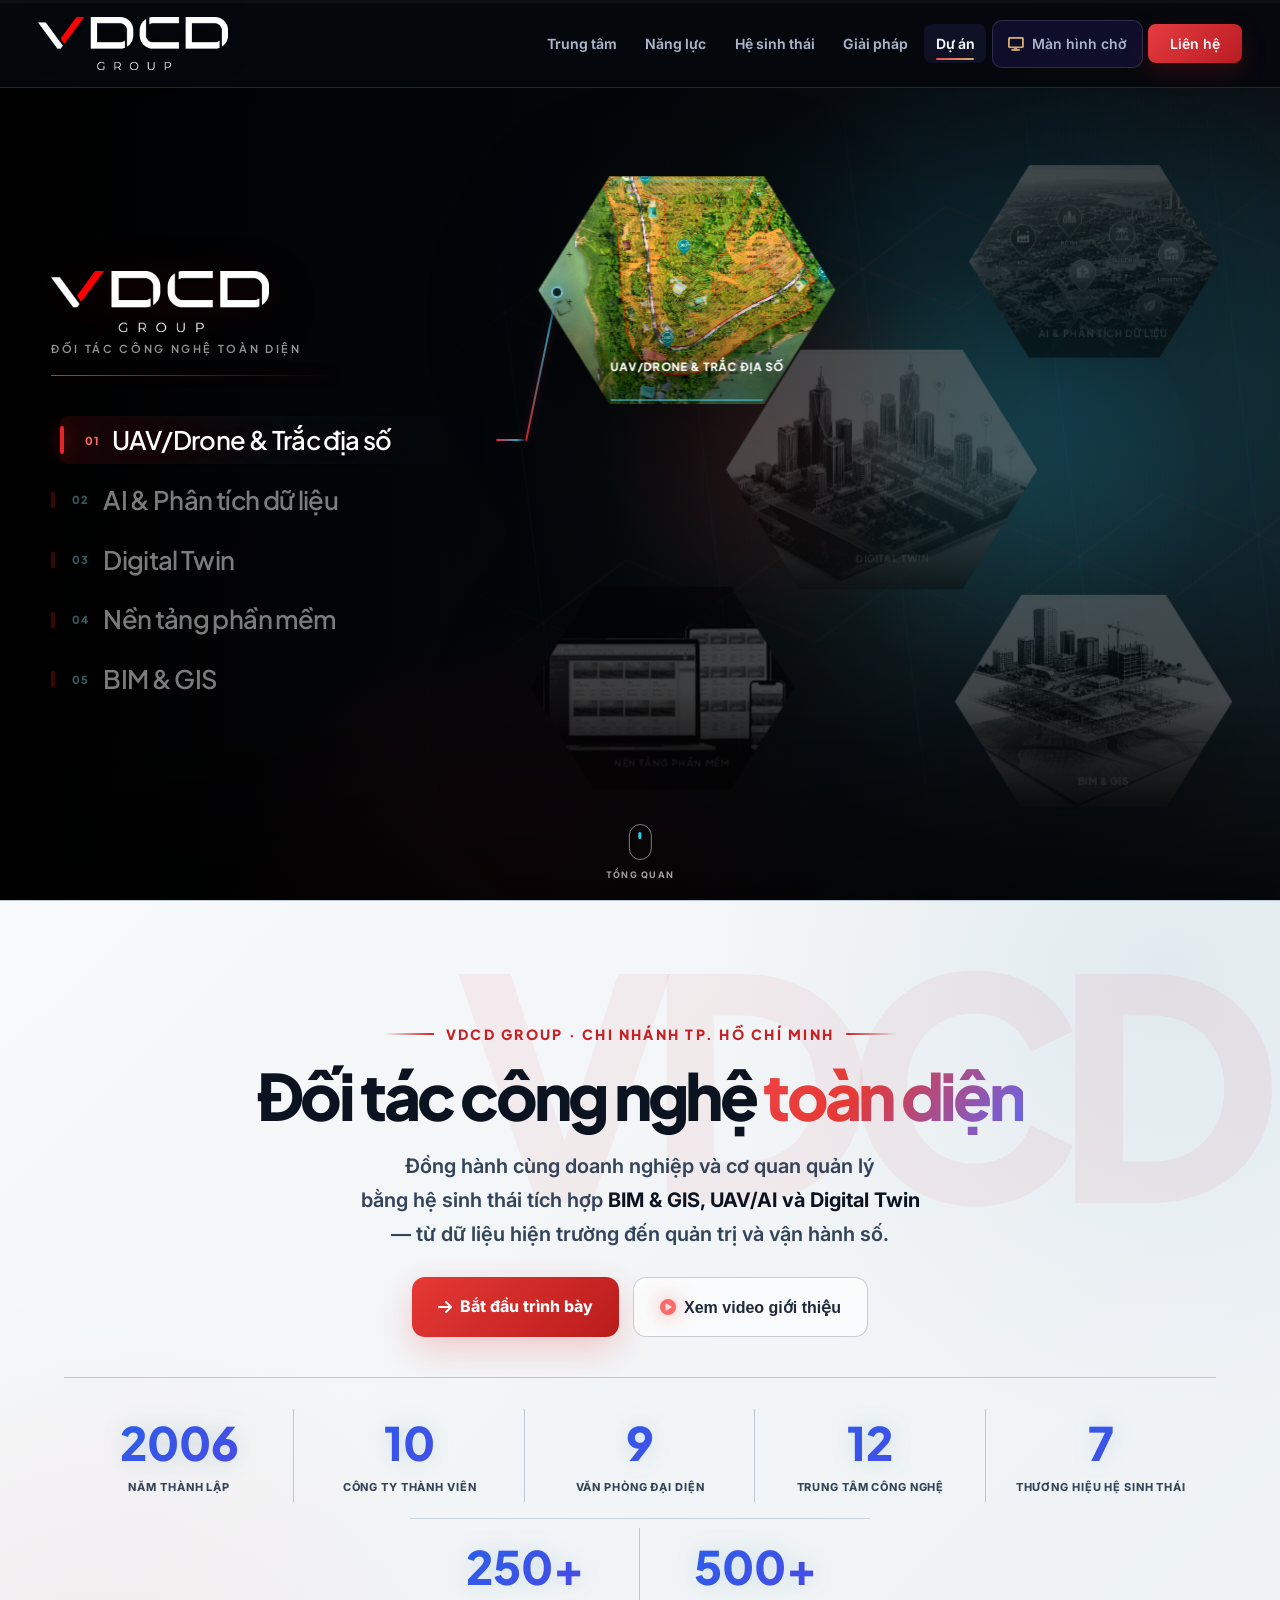
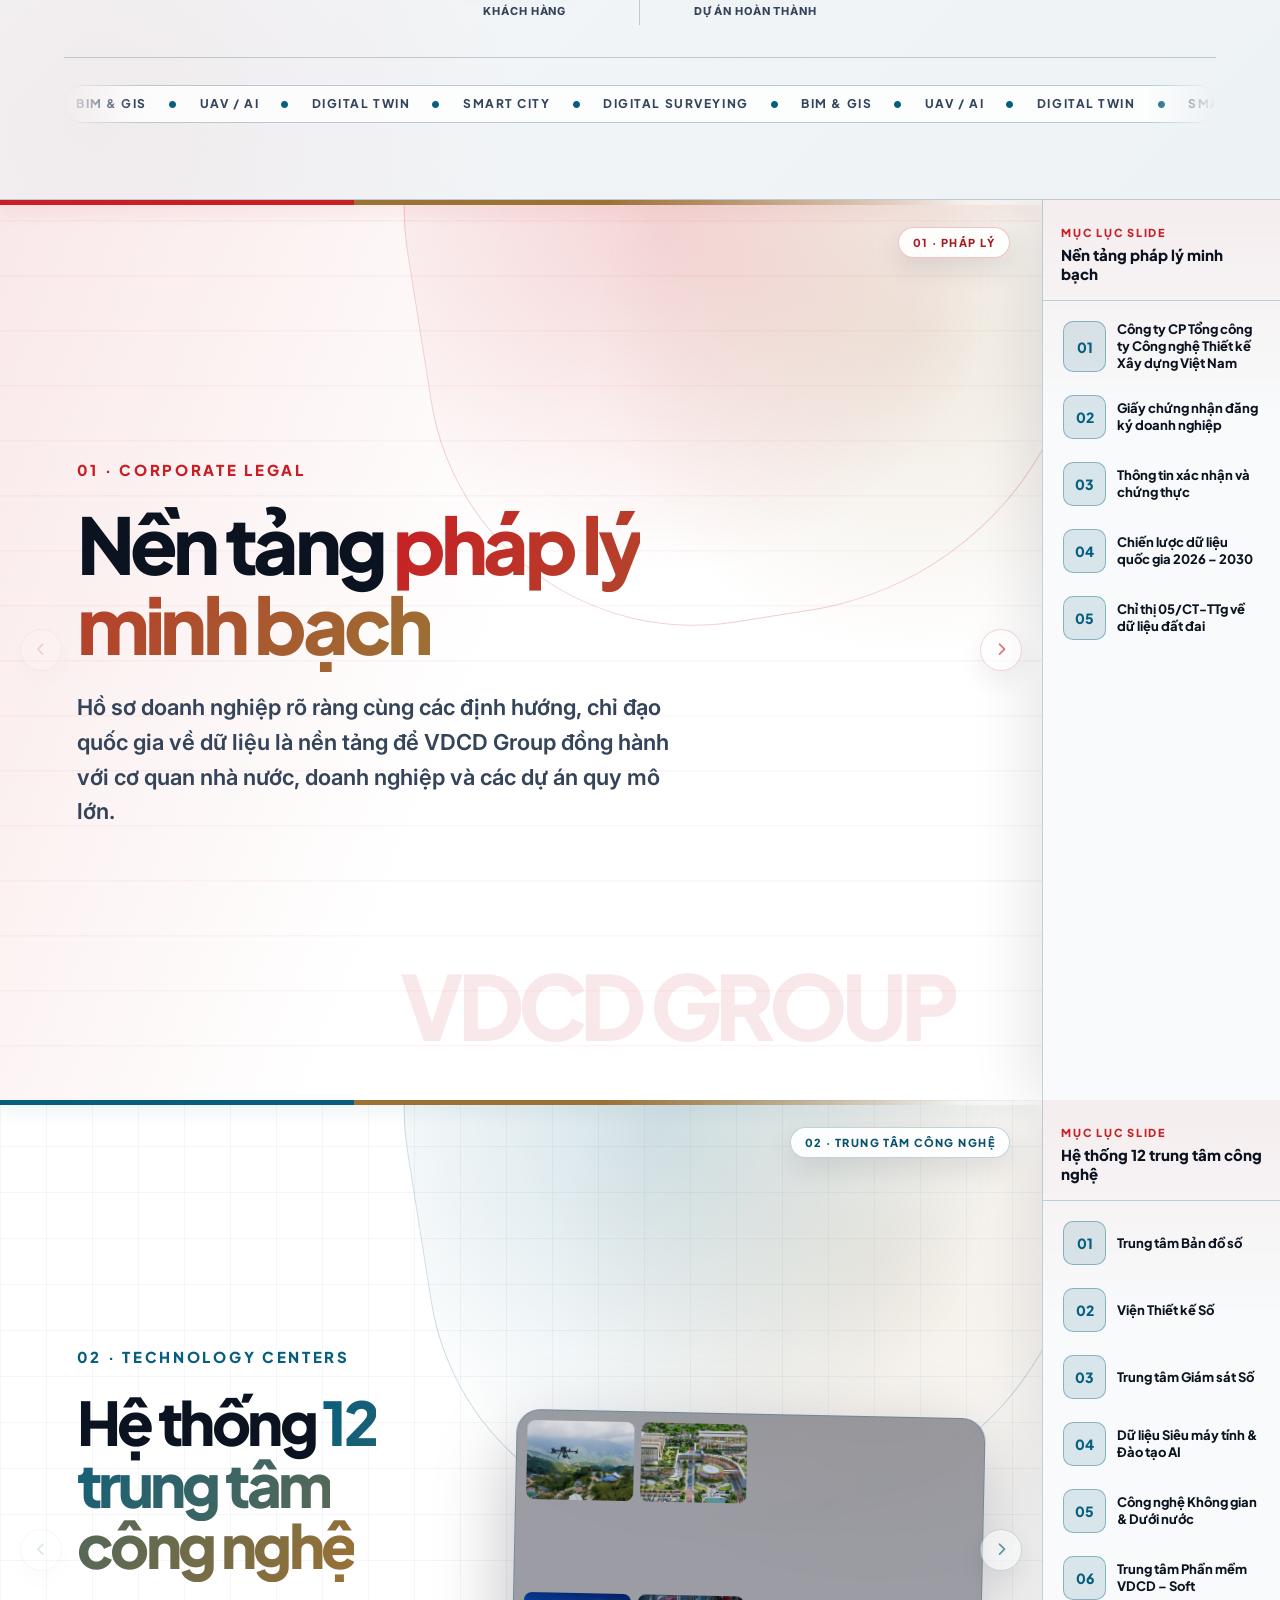
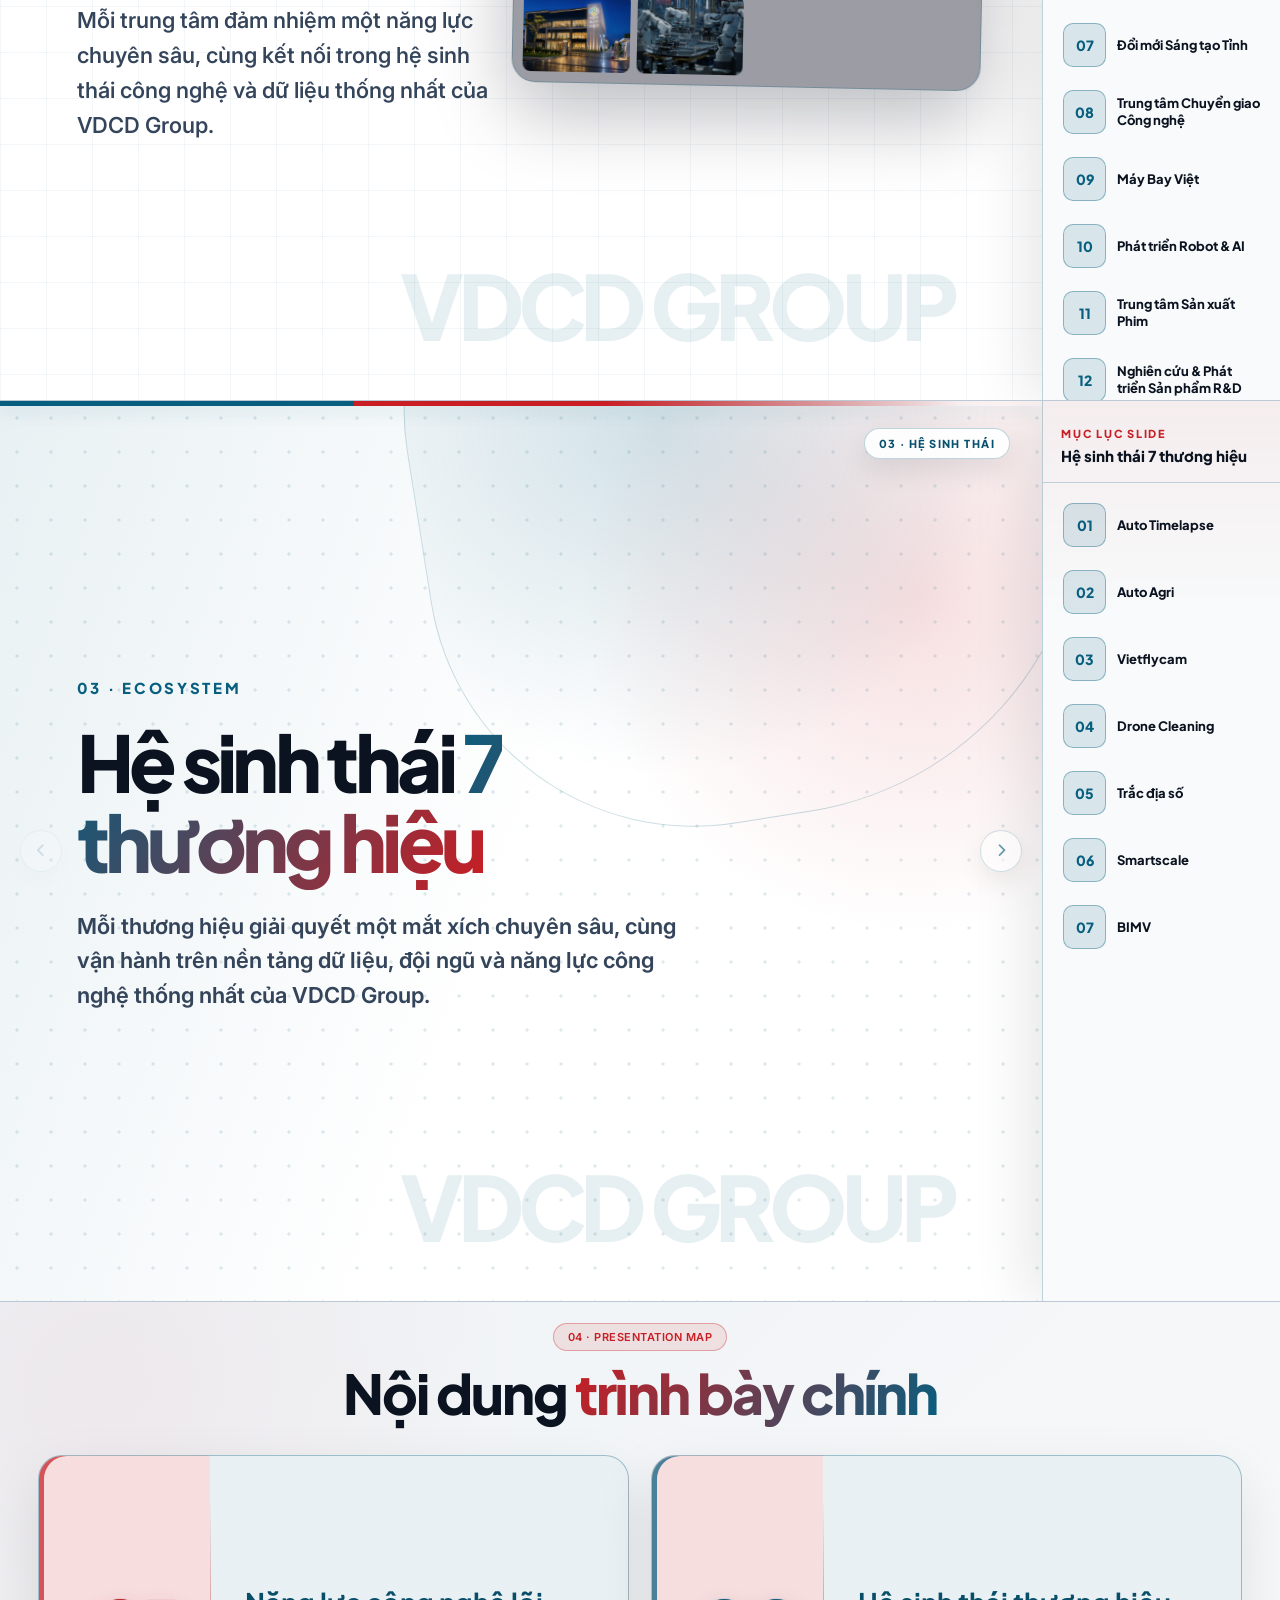
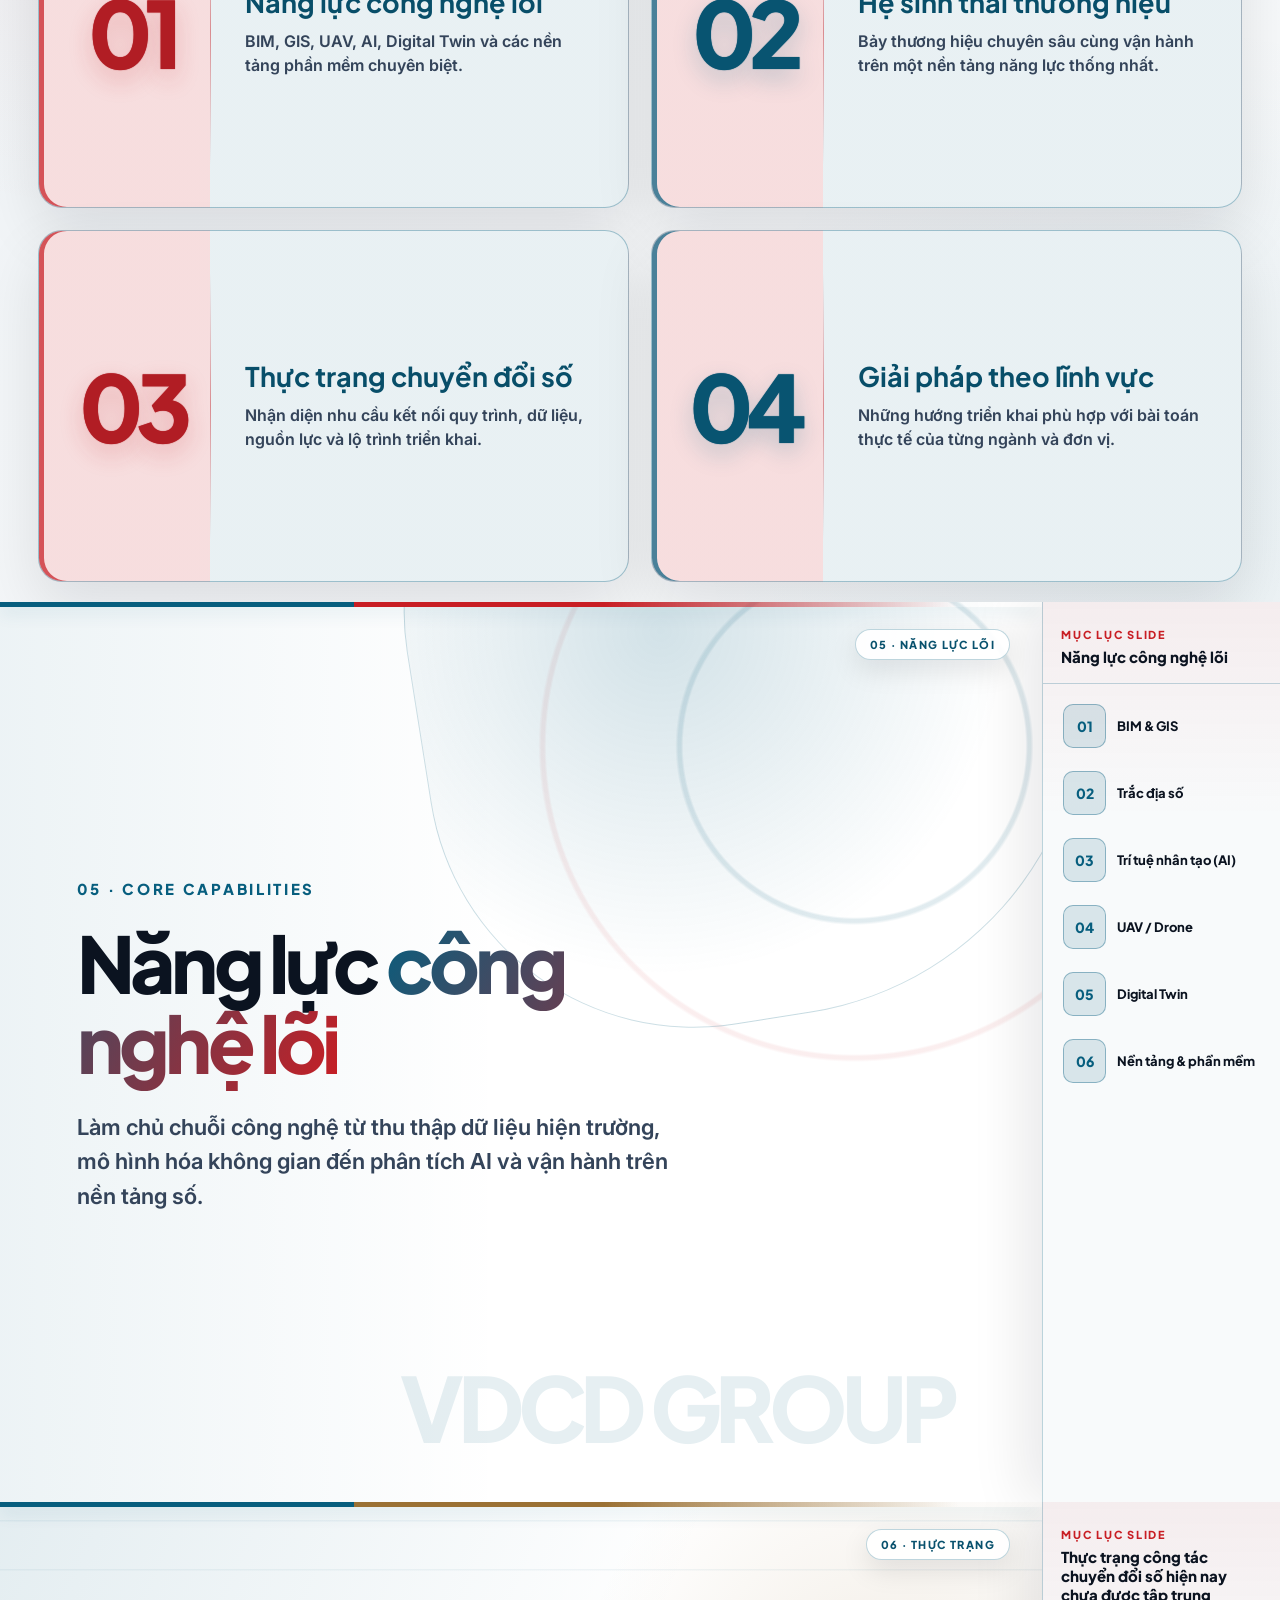
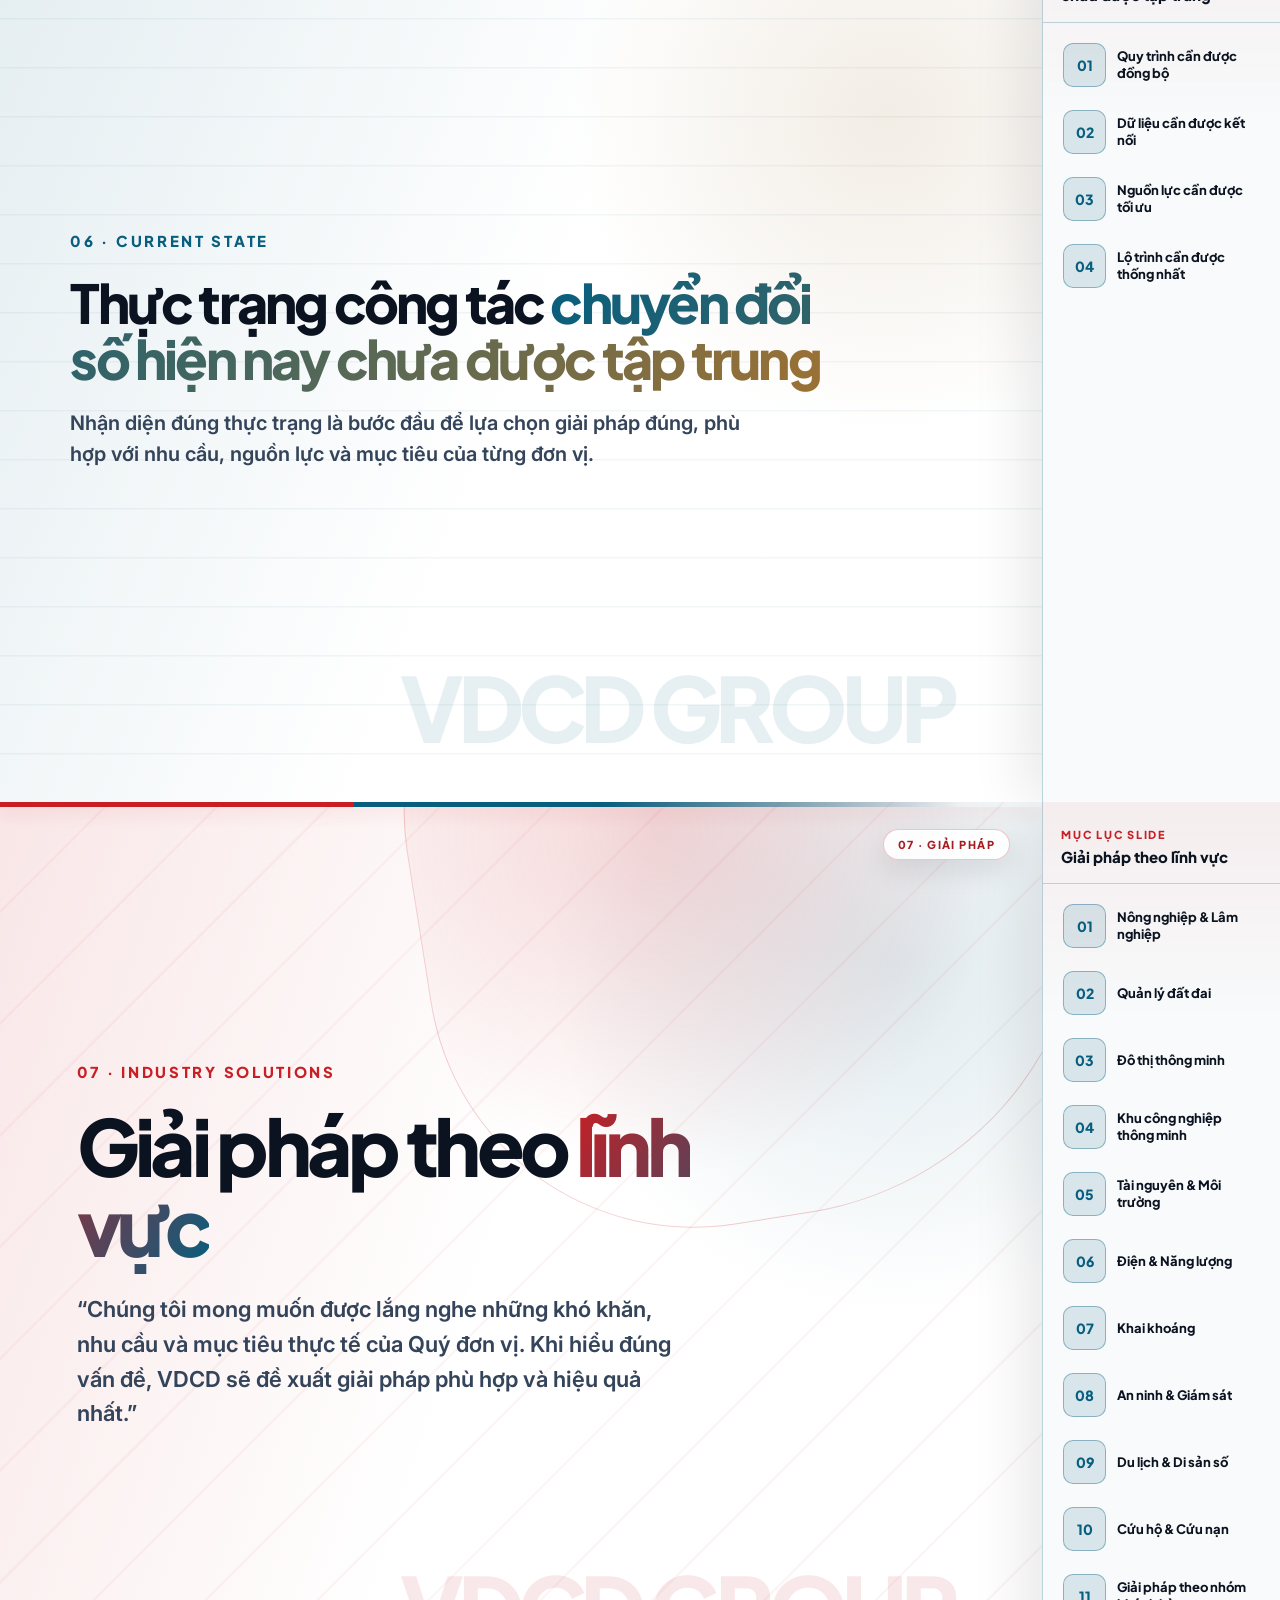
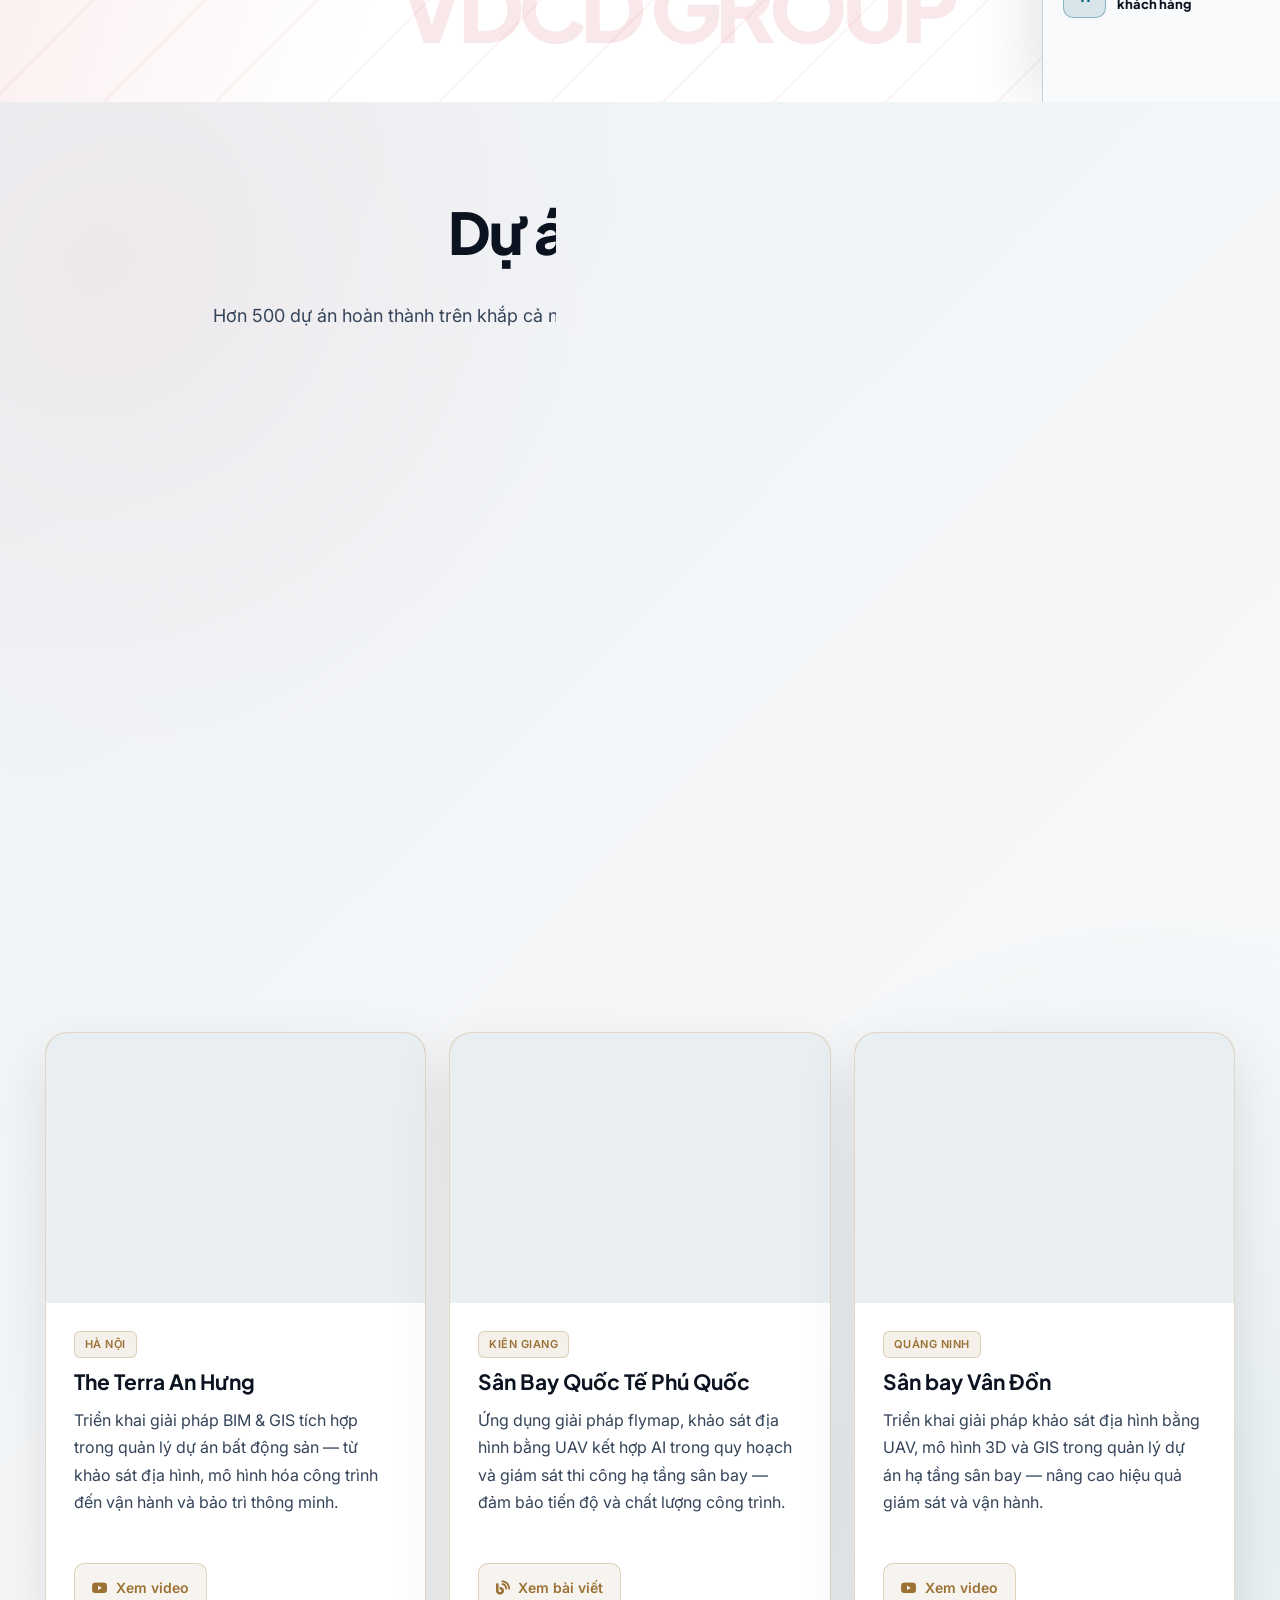
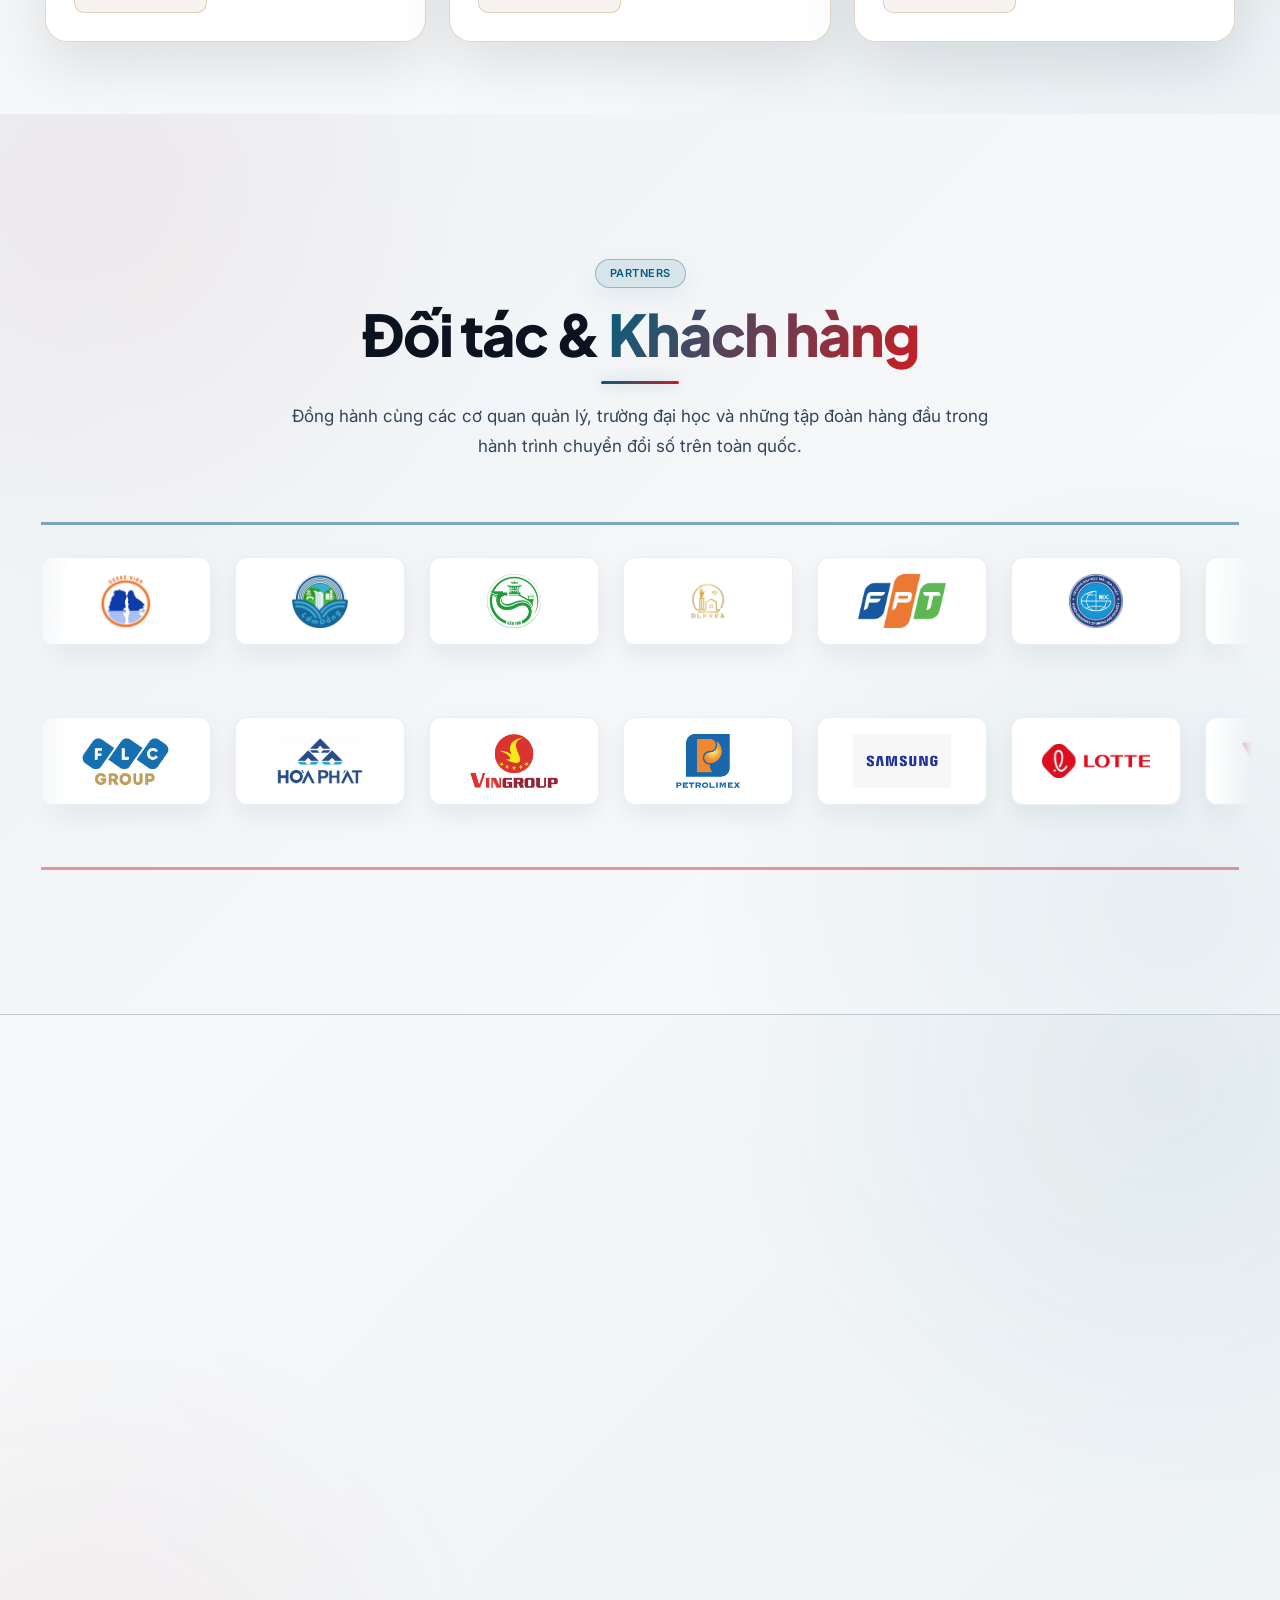
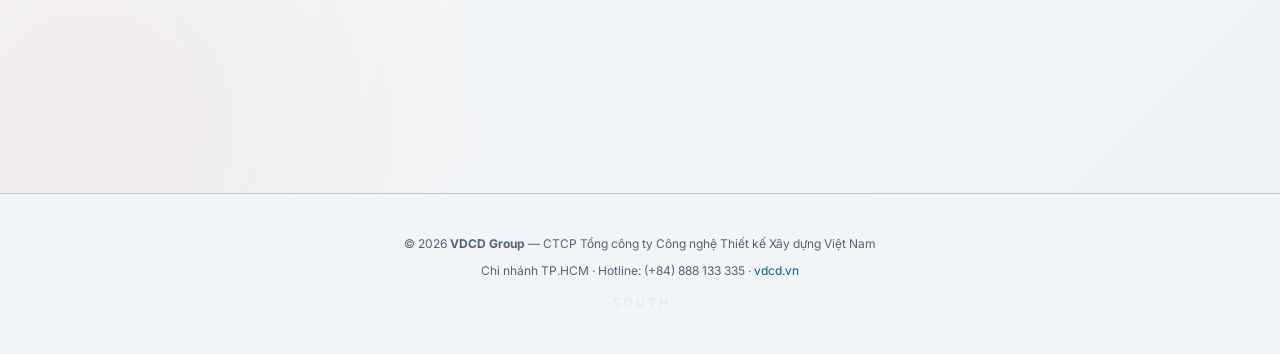
==== index.html @ 7f097938 "support vertical presenter controls" ====
<!DOCTYPE html>
<html lang="vi" data-theme="light">
<head>
<meta charset="UTF-8">
<meta name="viewport" content="width=device-width, initial-scale=1.0">
<meta name="color-scheme" content="light">
<title>VDCD Group — Chi nhánh TP.HCM | Công nghệ · BIM & GIS · Chuyển đổi số (v2)</title>
<meta name="description" content="Brochure giới thiệu năng lực công nghệ của VDCD Group tại Chi nhánh TP.HCM — Chuyển đổi số, BIM & GIS, UAV/AI, Digital Twin.">
<link rel="preconnect" href="https://fonts.googleapis.com">
<link href="https://fonts.googleapis.com/css2?family=Inter:wght@300;400;500;600;700;800;900&family=Plus+Jakarta+Sans:wght@400;500;600;700;800&display=swap" rel="stylesheet">
<link rel="stylesheet" href="https://cdnjs.cloudflare.com/ajax/libs/font-awesome/6.5.1/css/all.min.css">

<style>
/* ═══════════════════════════════════════
   ROOT VARIABLES
   ═══════════════════════════════════════ */
:root {
  color-scheme: only light;
  --bg-primary: #0a0a1a;
  --bg-secondary: #0f0f2a;
  --bg-card: #111130;
  --bg-card-hover: #161640;
  --border: #1e1e4a;
  --border-light: #2a2a5a;
  --accent: #6366f1;
  --accent2: #06b6d4;
  --accent-glow: rgba(99, 102, 241, 0.25);
  --green: #34d399;
  --amber: #f59e0b;
  --red: #ef4444;
  --text: #e2e8f0;
  --text-muted: #94a3b8;
  --text-dim: #64748b;
  --gradient-hero: linear-gradient(135deg, #0a0a1a 0%, #0f0f3a 30%, #1a1a5e 60%, #312e81 100%);
  --gradient-card: linear-gradient(135deg, rgba(99,102,241,0.08) 0%, rgba(6,182,212,0.05) 100%);
  --font: 'Inter', -apple-system, BlinkMacSystemFont, sans-serif;
  --font-heading: 'Plus Jakarta Sans', 'Inter', sans-serif;
  --max-width: 1200px;
  --nav-height: 72px;
}

/* Light theme */
[data-theme="light"] {
  --bg-primary: #f8fafc;
  --bg-secondary: #f1f5f9;
  --bg-card: #ffffff;
  --bg-card-hover: #f8fafc;
  --border: #d8e1ec;
  --border-light: #cbd5e1;
  --accent: #4f46e5;
  --accent2: #0369a1;
  --accent-glow: rgba(79, 70, 229, 0.18);
  --green: #047857;
  --amber: #b45309;
  --text: #0f172a;
  --text-muted: #475569;
  --text-dim: #64748b;
  --gradient-hero: linear-gradient(135deg, #e0e7ff 0%, #c7d2fe 30%, #a5b4fc 60%, #818cf8 100%);
  --gradient-card: linear-gradient(135deg, rgba(99,102,241,0.04) 0%, rgba(6,182,212,0.03) 100%);
}

* { margin: 0; padding: 0; box-sizing: border-box; }

html { scroll-behavior: smooth; }

body {
  font-family: var(--font);
  background: var(--bg-primary);
  color: var(--text);
  line-height: 1.7;
  overflow-x: hidden;
  -webkit-font-smoothing: antialiased;
  transition: background 0.3s, color 0.3s, border-color 0.3s;
}

/* ═══════════════════════════════════════
   NAVIGATION
   ═══════════════════════════════════════ */
.nav {
  position: fixed;
  top: 0; left: 0; right: 0;
  height: var(--nav-height);
  z-index: 1000;
  color: #f1f5f9;
  background: rgba(10, 10, 26, 0.85);
  backdrop-filter: blur(20px);
  -webkit-backdrop-filter: blur(20px);
  border-bottom: 1px solid rgba(30, 30, 74, 0.5);
  transition: all 0.3s;
  --bg-card: rgba(17,17,48,0.88);
  --bg-card-hover: rgba(24,24,64,0.96);
  --border: rgba(148,163,184,0.22);
  --border-light: rgba(203,213,225,0.34);
  --text: #f1f5f9;
  --text-muted: #a8b4c7;
  --text-dim: #94a3b8;
  --accent: #818cf8;
  --accent2: #22d3ee;
  --accent-glow: rgba(99,102,241,0.25);
}
.nav.scrolled {
  background: rgba(10, 10, 26, 0.95);
  box-shadow: 0 4px 30px rgba(0, 0, 0, 0.3);
}
body.presentation-content-active .nav {
  opacity: 0;
  pointer-events: none;
  transform: translateY(calc(-100% - 6px));
}
body.presentation-content-active.presentation-nav-peek .nav,
body.presentation-content-active .nav:hover,
body.presentation-content-active .nav:focus-within {
  opacity: 1;
  pointer-events: auto;
  transform: translateY(0);
}
.nav-inner {
  max-width: var(--max-width);
  margin: 0 auto;
  padding: 0 24px;
  height: 100%;
  display: flex;
  align-items: center;
  justify-content: space-between;
}
.nav-logo {
  display: flex;
  align-items: center;
  text-decoration: none;
  width: 142px;
  height: 100%;
}
.nav-logo-image {
  display: block;
  width: 142px;
  height: 64px;
  object-fit: contain;
  object-position: left center;
  filter: drop-shadow(0 5px 14px rgba(0,0,0,0.34));
  transition: filter 0.25s ease, transform 0.25s ease;
}
.nav-logo:hover .nav-logo-image,
.nav-logo:focus-visible .nav-logo-image {
  filter: drop-shadow(0 6px 18px rgba(239,68,68,0.26)) drop-shadow(0 0 14px rgba(255,255,255,0.13));
  transform: translateY(-1px);
}
.nav-logo:focus-visible { outline: 2px solid var(--accent2); outline-offset: 3px; border-radius: 8px; }
.nav-links {
  display: flex;
  gap: 8px;
  list-style: none;
}
.nav-links a {
  color: var(--text-muted);
  text-decoration: none;
  font-size: 13px;
  font-weight: 500;
  padding: 8px 16px;
  border-radius: 8px;
  transition: all 0.2s;
}
.nav-links a:hover { color: var(--text); background: rgba(255,255,255,0.05); }
.standby-toggle {
  min-height: 40px;
  display: inline-flex;
  align-items: center;
  justify-content: center;
  gap: 8px;
  padding: 8px 13px;
  border: 1px solid var(--border);
  border-radius: 10px;
  background: var(--bg-card);
  color: var(--text-muted);
  font: 600 12px/1 var(--font);
  cursor: pointer;
  transition: color 0.25s ease, border-color 0.25s ease, background 0.25s ease, transform 0.25s ease;
}
.standby-toggle:hover,
.standby-toggle:focus-visible {
  color: var(--text);
  border-color: var(--accent);
  background: var(--accent-glow);
  transform: translateY(-1px);
  outline: none;
}
.standby-toggle i { color: var(--accent2); }

.nav-cta {
  background: var(--accent);
  color: #fff !important;
  padding: 8px 20px !important;
  border-radius: 8px !important;
  font-weight: 600 !important;
  transition: all 0.2s !important;
}
.nav-cta:hover { background: #4f46e5 !important; transform: translateY(-1px); }
.nav-mobile-toggle { display: none; background: none; border: none; color: var(--text); font-size: 24px; cursor: pointer; padding: 8px; }

@media (max-width: 900px) {
  .nav-links { display: none; }
  .nav-links.open { display: flex; position: fixed; top: var(--nav-height); left: 0; right: 0; background: rgba(10,10,26,0.98); backdrop-filter: blur(20px); flex-direction: column; padding: 16px; border-bottom: 1px solid var(--border); gap: 4px; }
  .nav-links.open .standby-toggle { width: 100%; justify-content: flex-start; padding: 12px 16px; }
  .nav-mobile-toggle { display: block; }
}

/* ═══════════════════════════════════════
   HERO
   ═══════════════════════════════════════ */
.hero {
  min-height: 100svh;
  display: flex;
  align-items: center;
  position: relative;
  color: var(--text);
  background: var(--gradient-hero);
  overflow: hidden;
  padding-top: var(--nav-height);
  isolation: isolate;
  --text: #f1f5f9;
  --text-muted: #c2ccdc;
  --text-dim: #94a3b8;
  --accent: #818cf8;
  --accent2: #22d3ee;
  --accent-glow: rgba(99,102,241,0.30);
  --border: rgba(255,255,255,0.14);
  --border-light: rgba(255,255,255,0.24);
}
.hero-background {
  position: absolute;
  inset: 0;
  z-index: 0;
  overflow: hidden;
  pointer-events: none;
  background: #08081c;
}
.hero-background::after {
  content: '';
  position: absolute;
  inset: 0;
  z-index: 2;
  background:
    linear-gradient(90deg, rgba(4,5,22,0.64) 0%, rgba(7,8,31,0.42) 44%, rgba(8,10,36,0.12) 78%, rgba(8,10,36,0.06) 100%),
    linear-gradient(180deg, rgba(6,7,27,0.12) 0%, rgba(8,9,32,0.34) 100%);
}
.hero-background-slide {
  position: absolute;
  inset: -2%;
  opacity: 0;
  background-position: center;
  background-repeat: no-repeat;
  background-size: cover;
  animation: heroBannerFade 12s infinite ease-in-out;
  will-change: opacity, transform;
}
.hero-background-slide:nth-child(1) {
  background-image: url('_resources/images/Banners/hero-honeycomb-construction.webp');
  animation-delay: 0s;
}
.hero-background-slide:nth-child(2) {
  background-image: url('_resources/images/Banners/hero-honeycomb-energy.webp');
  animation-delay: 4s;
}
.hero-background-slide:nth-child(3) {
  background-image: url('_resources/images/Banners/hero-honeycomb-tourism.webp');
  animation-delay: 8s;
}
@keyframes heroBannerFade {
  0% { opacity: 0; transform: scale(1.02); }
  7% { opacity: 1; }
  28% { opacity: 1; }
  39% { opacity: 0; }
  100% { opacity: 0; transform: scale(1.075); }
}
@media (prefers-reduced-motion: reduce) {
  .hero-background-slide { animation: none; opacity: 0; transform: none; }
  .hero-background-slide:first-child { opacity: 1; }
}
.hero::before {
  content: '';
  position: absolute;
  top: -20%; right: -10%;
  width: 700px; height: 700px;
  background: radial-gradient(circle, rgba(99,102,241,0.12) 0%, transparent 70%);
  border-radius: 50%;
  pointer-events: none;
  z-index: 1;
}
.hero::after {
  content: '';
  position: absolute;
  bottom: -20%; left: -10%;
  width: 500px; height: 500px;
  background: radial-gradient(circle, rgba(6,182,213,0.08) 0%, transparent 70%);
  border-radius: 50%;
  pointer-events: none;
  z-index: 1;
}
.hero-grid {
  display: grid;
  grid-template-columns: minmax(0, 960px);
  gap: 0;
  max-width: 1680px;
  width: 100%;
  margin: 0 auto;
  padding: clamp(92px, 10vh, 124px) clamp(42px, 6vw, 110px) clamp(76px, 8vh, 104px);
  align-items: center;
  justify-content: start;
  position: relative;
  z-index: 2;
}
.hero-copy {
  min-width: 0;
  position: relative;
  isolation: isolate;
  padding: clamp(26px, 2.8vw, 42px) clamp(14px, 2.4vw, 36px) clamp(28px, 3vw, 46px) 0;
}
.hero-copy::before {
  content: '';
  position: absolute;
  inset: -10% -12% -12% -18%;
  z-index: -1;
  pointer-events: none;
  background: radial-gradient(ellipse at 34% 48%, rgba(4,5,22,0.80) 0%, rgba(5,6,25,0.54) 48%, transparent 76%);
  filter: blur(5px);
}
.hero-badge {
  display: inline-block;
  background: rgba(99,102,241,0.15);
  border: 1px solid rgba(99,102,241,0.25);
  padding: 8px 17px;
  border-radius: 20px;
  font-size: clamp(13px, 0.9vw, 16px);
  font-weight: 750;
  color: var(--accent);
  letter-spacing: 0.12em;
  text-transform: uppercase;
  margin-bottom: 24px;
}
.hero-meta {
  display: flex;
  align-items: center;
  gap: 10px;
  flex-wrap: wrap;
  margin-bottom: 24px;
}
.hero-meta .hero-badge { margin-bottom: 0; }
.hero-founded {
  display: inline-flex;
  align-items: center;
  gap: 8px;
  padding: 8px 17px;
  border: 1px solid rgba(229,57,53,0.34);
  border-radius: 20px;
  color: #fecaca;
  background: rgba(185,28,28,0.16);
  font-size: clamp(13px, 0.9vw, 16px);
  font-weight: 750;
  letter-spacing: 0.1em;
  text-transform: uppercase;
}
.hero-founded::before {
  content: '';
  width: 7px;
  height: 7px;
  border-radius: 50%;
  background: #ef4444;
  box-shadow: 0 0 12px rgba(239,68,68,0.8);
}
.hero-wordmark {
  display: flex;
  align-items: flex-end;
  gap: clamp(12px, 1.7vw, 22px);
  width: fit-content;
  position: relative;
  isolation: isolate;
  padding: 8px 0 18px;
  margin-bottom: 10px;
  font-family: var(--font-heading);
  line-height: 0.82;
  letter-spacing: -0.055em;
  white-space: nowrap;
  animation: heroWordmarkEnter 1.05s cubic-bezier(0.16, 1, 0.3, 1) both;
}
.hero-wordmark::before {
  content: '';
  position: absolute;
  inset: 12% -8% 2%;
  z-index: -1;
  border-radius: 50%;
  background: radial-gradient(ellipse, rgba(229,57,53,0.20), rgba(255,107,107,0.10) 42%, transparent 72%);
  filter: blur(20px);
  pointer-events: none;
}
.hero-wordmark::after {
  content: '';
  position: absolute;
  left: 0;
  bottom: 0;
  width: min(100%, 470px);
  height: 2px;
  border-radius: 999px;
  background: linear-gradient(90deg, #b91c1c, #e53935 36%, #ff6b6b 68%, transparent);
  box-shadow: 0 0 18px rgba(229,57,53,0.50);
  transform-origin: left center;
  animation: heroWordmarkRule 1.15s 0.35s cubic-bezier(0.16, 1, 0.3, 1) both;
}
.hero-wordmark-main {
  font-size: clamp(84px, 7.8vw, 138px);
  font-weight: 900;
  color: transparent;
  background: linear-gradient(112deg, #ffffff 0%, #fee2e2 20%, #e53935 36%, #ff6b6b 48%, #f8fafc 58%, #b91c1c 73%, #ffffff 100%);
  background-size: 260% 100%;
  background-position: 100% 50%;
  -webkit-background-clip: text;
  background-clip: text;
  -webkit-text-stroke: 1px rgba(255,255,255,0.24);
  filter: drop-shadow(0 15px 34px rgba(0,0,0,0.38)) drop-shadow(0 0 20px rgba(229,57,53,0.28));
  animation: heroWordmarkChrome 7.5s ease-in-out infinite;
}
.hero-wordmark-group {
  margin-bottom: 0.1em;
  padding: 0.55em 0.8em 0.5em 1em;
  border-top: 1px solid rgba(255,107,107,0.58);
  border-bottom: 1px solid rgba(229,57,53,0.72);
  color: #fff7f7;
  background: linear-gradient(90deg, rgba(185,28,28,0.22), rgba(229,57,53,0.10));
  font-size: clamp(17px, 1.8vw, 27px);
  font-weight: 800;
  line-height: 1;
  letter-spacing: 0.24em;
  text-transform: uppercase;
  text-shadow: 0 0 20px rgba(229,57,53,0.42);
  animation: heroGroupGlow 7.5s ease-in-out infinite;
}
@keyframes heroWordmarkEnter {
  from { opacity: 0; filter: blur(10px); transform: translateY(24px) scale(0.97); letter-spacing: 0.035em; }
  to { opacity: 1; filter: blur(0); transform: translateY(0) scale(1); letter-spacing: -0.055em; }
}
@keyframes heroWordmarkRule {
  from { opacity: 0; transform: scaleX(0); }
  to { opacity: 1; transform: scaleX(1); }
}
@keyframes heroWordmarkChrome {
  0%, 18% { background-position: 100% 50%; }
  54%, 100% { background-position: -70% 50%; }
}
@keyframes heroGroupGlow {
  0%, 100% { box-shadow: inset 0 0 0 rgba(229,57,53,0), 0 0 0 rgba(229,57,53,0); }
  48% { box-shadow: inset 0 0 22px rgba(229,57,53,0.10), 0 0 22px rgba(229,57,53,0.12); }
}
.hero-tagline {
  font-family: var(--font-heading);
  max-width: 930px;
  font-size: clamp(44px, 4.05vw, 64px);
  font-weight: 850;
  line-height: 1.08;
  letter-spacing: -0.05em;
  margin-bottom: 28px;
}
.hero-tagline-line {
  display: block;
}
.hero-tagline-line + .hero-tagline-line {
  margin-top: 0.15em;
  font-size: 0.78em;
  letter-spacing: -0.035em;
}
.hero-tagline .highlight {
  background: linear-gradient(125deg, #fff1f2 0%, #ff6b6b 36%, #e53935 72%, #fecaca 100%);
  -webkit-background-clip: text;
  -webkit-text-fill-color: transparent;
  background-clip: text;
}
.hero p {
  font-size: clamp(21px, 1.55vw, 26px);
  color: var(--text-muted);
  max-width: 900px;
  margin-bottom: 38px;
  font-weight: 540;
  line-height: 1.58;
}
.hero-buttons {
  display: flex;
  gap: 16px;
  flex-wrap: wrap;
}
.hero .btn {
  min-height: 60px;
  padding: 17px 28px;
  border-radius: 13px;
  font-size: clamp(16px, 1.1vw, 18px);
  font-weight: 750;
}
.hero .btn-primary {
  background: linear-gradient(135deg, #e53935, #b91c1c);
  box-shadow: 0 12px 34px rgba(229,57,53,0.28);
}
.hero .btn-primary:hover {
  background: linear-gradient(135deg, #ef4444, #c81e1e);
  box-shadow: 0 16px 42px rgba(229,57,53,0.36);
}
.btn {
  display: inline-flex;
  align-items: center;
  gap: 8px;
  padding: 14px 28px;
  border-radius: 10px;
  font-size: 14px;
  font-weight: 600;
  text-decoration: none;
  transition: all 0.25s;
  border: none;
  cursor: pointer;
}
.btn-primary {
  background: var(--accent);
  color: #fff;
  box-shadow: 0 4px 20px var(--accent-glow);
}
.btn-primary:hover { background: #4f46e5; transform: translateY(-2px); box-shadow: 0 8px 30px var(--accent-glow); }
.btn-outline {
  background: transparent;
  color: var(--text);
  border: 1px solid var(--border-light);
}
.btn-outline:hover { background: rgba(255,255,255,0.04); border-color: var(--accent); color: var(--accent); }
.btn-ghost {
  background: transparent;
  color: var(--text-muted);
  padding: 14px 20px;
}
.btn-ghost:hover { color: var(--text); }

.hero-video-trigger {
  color: #fff;
  background: rgba(10,11,31,0.38);
  border-color: rgba(255,255,255,0.38);
  backdrop-filter: blur(12px);
}
.hero-video-trigger:hover {
  color: #fff;
  border-color: rgba(255,107,107,0.78);
  background: rgba(185,28,28,0.28);
  box-shadow: 0 10px 34px rgba(229,57,53,0.20);
}
.hero-video-trigger i {
  color: #ff6b6b;
  filter: drop-shadow(0 0 10px rgba(229,57,53,0.58));
}

body.video-modal-active { overflow: hidden; }
.intro-video-modal {
  position: fixed;
  inset: 0;
  z-index: 1400;
  display: grid;
  place-items: center;
  padding: clamp(18px, 4vw, 54px);
  color: #f8fafc;
  background: rgba(3,4,16,0.90);
  backdrop-filter: blur(18px);
  opacity: 0;
  visibility: hidden;
  pointer-events: none;
  transition: opacity 0.32s ease, visibility 0.32s ease;
}
.intro-video-modal.active {
  opacity: 1;
  visibility: visible;
  pointer-events: auto;
}
.intro-video-dialog {
  width: min(1500px, 100%);
  transform: translateY(18px) scale(0.985);
  transition: transform 0.36s cubic-bezier(0.16, 1, 0.3, 1);
}
.intro-video-modal.active .intro-video-dialog { transform: translateY(0) scale(1); }
.intro-video-toolbar {
  display: flex;
  align-items: center;
  justify-content: space-between;
  gap: 20px;
  margin-bottom: 14px;
}
.intro-video-title {
  display: flex;
  align-items: center;
  gap: 10px;
  font-family: var(--font-heading);
  font-size: clamp(15px, 1.5vw, 20px);
  font-weight: 750;
  letter-spacing: 0.02em;
}
.intro-video-title::before {
  content: '';
  width: 9px;
  height: 9px;
  border-radius: 50%;
  background: #e53935;
  box-shadow: 0 0 18px rgba(229,57,53,0.85);
}
.intro-video-close {
  width: 46px;
  height: 46px;
  display: grid;
  place-items: center;
  border: 1px solid rgba(255,255,255,0.22);
  border-radius: 50%;
  color: #fff;
  background: rgba(255,255,255,0.08);
  cursor: pointer;
  transition: transform 0.22s ease, background 0.22s ease, border-color 0.22s ease;
}
.intro-video-close:hover,
.intro-video-close:focus-visible {
  transform: rotate(6deg) scale(1.06);
  background: rgba(229,57,53,0.28);
  border-color: rgba(255,107,107,0.72);
  outline: none;
}
.intro-video-frame {
  width: 100%;
  max-height: calc(100vh - 150px);
  aspect-ratio: 16 / 9;
  overflow: hidden;
  border: 1px solid rgba(255,255,255,0.18);
  border-radius: clamp(14px, 2vw, 24px);
  background: #000;
  box-shadow: 0 30px 100px rgba(0,0,0,0.58), 0 0 0 1px rgba(229,57,53,0.08);
}
.intro-video-frame video,
.intro-video-frame iframe {
  display: block;
  width: 100%;
  height: 100%;
  border: 0;
  object-fit: contain;
  background: #000;
}
.showcase-video-frame iframe,
.showcase-video-frame video {
  display: block;
  width: 100%;
  height: 100%;
  border: 0;
  object-fit: contain;
  background: #000;
}
body.showcase-video-active { overflow: hidden; }

.hero-visual {
  position: relative;
  display: flex;
  align-items: center;
  justify-content: center;
}
.hero-video-wrapper {
  width: 100%;
  max-width: 590px;
  position: relative;
  border-radius: 16px;
  overflow: hidden;
  box-shadow: 0 20px 60px rgba(0,0,0,0.4);
  border: 1px solid var(--border);
  aspect-ratio: 16/9;
}
.hero-showreel-label {
  position: absolute;
  top: 14px;
  left: 14px;
  z-index: 3;
  display: inline-flex;
  align-items: center;
  gap: 8px;
  padding: 7px 10px;
  border: 1px solid rgba(255,255,255,0.22);
  border-radius: 999px;
  color: #f8fafc;
  background: rgba(7,8,24,0.66);
  backdrop-filter: blur(10px);
  font-size: 9px;
  font-weight: 800;
  letter-spacing: 0.13em;
  text-transform: uppercase;
  pointer-events: none;
}
.hero-showreel-label::before {
  content: '';
  width: 6px;
  height: 6px;
  border-radius: 50%;
  background: var(--accent2);
  box-shadow: 0 0 12px var(--accent2);
}
.hero-video-wrapper iframe,
.hero-video-wrapper video {
  width: 100%;
  height: 100%;
  border: none;
  display: block;
  object-fit: cover;
  background: #000;
}
.hero-stats-row {
  display: grid;
  grid-template-columns: repeat(3, 1fr);
  gap: 10px;
  margin-top: 24px;
  padding: 16px 20px;
  background: rgba(255,255,255,0.03);
  border: 1px solid var(--border);
  border-radius: 12px;
}
.hero-stat { text-align: center; }
.hero-stat .num { font-size: 20px; font-weight: 700; color: var(--accent2); }
.hero-stat .label { font-size: 11px; color: var(--text-dim); text-transform: uppercase; letter-spacing: 0.5px; }

@media (max-width: 1000px) {
  .hero-grid { grid-template-columns: 1fr; gap: 44px; text-align: center; padding: 64px 24px 48px; }
  .hero-copy { padding-right: 0; }
  .hero-copy::before { inset: -8% -8% -10%; background: radial-gradient(ellipse at center, rgba(4,5,22,0.72), rgba(5,6,25,0.38) 58%, transparent 80%); }
  .hero-wordmark { justify-content: center; margin-left: auto; margin-right: auto; }
  .hero-tagline { margin-left: auto; margin-right: auto; }
  .hero p { margin: 0 auto 32px; }
  .hero-buttons { justify-content: center; }
  .hero-video-wrapper { max-width: 100%; }
}
@media (max-width: 700px) {
  .hero-grid { padding: 58px 22px 54px; }
  .hero-tagline { font-size: clamp(34px, 10vw, 46px); }
  .hero p { font-size: 18px; line-height: 1.6; }
  .hero-buttons { width: 100%; }
  .hero .btn { flex: 1 1 220px; justify-content: center; }
}
@media (max-width: 480px) {
  .hero-wordmark { flex-direction: row; align-items: flex-end; gap: 10px; white-space: nowrap; }
  .hero-wordmark-main { font-size: clamp(58px, 20vw, 78px); }
  .hero-wordmark-group { padding: 0.5em 0.55em 0.45em 0.75em; font-size: 12px; letter-spacing: 0.17em; }
  .intro-video-modal { padding: 14px; }
  .intro-video-toolbar { margin-bottom: 10px; }
  .intro-video-close { width: 42px; height: 42px; }
}

/* ═══════════════════════════════════════
   SECTION BASE
   ═══════════════════════════════════════ */
.section {
  padding: 116px 24px;
  max-width: var(--max-width);
  margin: 0 auto;
}
.section-header {
  text-align: center;
  margin-bottom: 60px;
}
.section-tag {
  display: inline-block;
  background: rgba(99,102,241,0.12);
  border: 1px solid rgba(99,102,241,0.2);
  padding: 4px 14px;
  border-radius: 20px;
  font-size: 11px;
  font-weight: 600;
  color: var(--accent);
  letter-spacing: 0.5px;
  text-transform: uppercase;
  margin-bottom: 14px;
}
.section h2,
.eco-section h2 {
  font-family: var(--font-heading);
  font-size: clamp(38px, 4.5vw, 62px);
  font-weight: 800;
  line-height: 1.12;
  letter-spacing: -0.035em;
  margin-bottom: 14px;
}
.section h2 .highlight,
.eco-section h2 .highlight {
  background: linear-gradient(135deg, var(--accent), var(--accent2));
  -webkit-background-clip: text;
  -webkit-text-fill-color: transparent;
  background-clip: text;
}
.section-sub {
  color: var(--text-muted);
  font-size: clamp(17px, 1.18vw, 20px);
  line-height: 1.75;
  max-width: 720px;
  margin: 0 auto;
}
.section-header-left {
  max-width: 790px;
  margin-left: 0;
  margin-right: 0;
  text-align: left;
}
.section-header-left .section-sub { margin-left: 0; }

/* ═══════════════════════════════════════
   STATS SECTION (full width alt bg)
   ═══════════════════════════════════════ */
.stats-section {
  background: var(--bg-secondary);
  border-top: 1px solid var(--border);
  border-bottom: 1px solid var(--border);
  padding: 0;
}
.stats-grid {
  max-width: var(--max-width);
  margin: 0 auto;
  display: grid;
  grid-template-columns: repeat(5, 1fr);
  gap: 0;
  padding: 60px 24px;
}

/* Technology signature ticker */
.tech-ticker {
  overflow: hidden;
  border-bottom: 1px solid var(--border);
  background: var(--bg-card);
  -webkit-mask-image: linear-gradient(90deg, transparent, #000 6%, #000 94%, transparent);
  mask-image: linear-gradient(90deg, transparent, #000 6%, #000 94%, transparent);
}
.tech-ticker-track {
  width: max-content;
  display: flex;
  align-items: center;
  animation: techTickerMove 28s linear infinite;
}
.tech-ticker-group {
  display: flex;
  align-items: center;
  gap: 22px;
  padding: 16px 11px;
  color: var(--text-muted);
  font: 750 12px/1 var(--font-heading);
  letter-spacing: 0.13em;
  text-transform: uppercase;
}
.tech-ticker-group i { color: var(--accent2); font-size: 7px; }
@keyframes techTickerMove { to { transform: translateX(-50%); } }
.stat-item {
  text-align: center;
  padding: 20px 16px;
  position: relative;
}
.stat-item:not(:last-child)::after {
  content: '';
  position: absolute;
  right: 0; top: 20%;
  height: 60%;
  width: 1px;
  background: var(--border);
}
.stat-item .num {
  font-family: var(--font-heading);
  font-size: clamp(32px, 3vw, 44px);
  font-weight: 800;
  background: linear-gradient(135deg, var(--accent), var(--accent2));
  -webkit-background-clip: text;
  -webkit-text-fill-color: transparent;
  background-clip: text;
  line-height: 1.2;
}
.stat-item .label {
  font-size: 12px;
  color: var(--text-dim);
  text-transform: uppercase;
  letter-spacing: 0.8px;
  font-weight: 600;
  margin-top: 4px;
}

@media (max-width: 700px) {
  .stats-grid { grid-template-columns: repeat(3, 1fr); }
  .stat-item:nth-child(3)::after { display: none; }
  .stat-item:nth-child(4), .stat-item:nth-child(5) { padding-top: 30px; }
}
@media (max-width: 450px) {
  .stats-grid { grid-template-columns: repeat(2, 1fr); }
  .stat-item:nth-child(2)::after { display: none; }
  .stat-item:nth-child(3)::after { display: block; }
  .stat-item:nth-child(3) { padding-top: 30px; }
  .stat-item:nth-child(4)::after { display: none; }
}

/* ═══════════════════════════════════════
   CAPABILITIES
   ═══════════════════════════════════════ */
.caps-grid {
  display: grid;
  grid-template-columns: repeat(12, minmax(0, 1fr));
  grid-auto-rows: minmax(172px, auto);
  gap: 20px;
}
.cap-card {
  background: var(--bg-card);
  border: 1px solid var(--border);
  border-radius: 16px;
  padding: 30px;
  transition: all 0.3s;
  position: relative;
  overflow: hidden;
}
.cap-card:nth-child(1) { grid-column: span 7; grid-row: span 2; }
.cap-card:nth-child(2),
.cap-card:nth-child(3) { grid-column: span 5; }
.cap-card:nth-child(4),
.cap-card:nth-child(5),
.cap-card:nth-child(6) { grid-column: span 4; }
.cap-card-featured {
  display: flex;
  flex-direction: column;
  justify-content: center;
  min-height: 364px;
  background:
    radial-gradient(circle at 84% 18%, rgba(6,182,212,0.20), transparent 31%),
    radial-gradient(circle at 12% 92%, rgba(99,102,241,0.22), transparent 35%),
    var(--bg-card);
}
.cap-watermark {
  position: absolute;
  top: 26px;
  right: 28px;
  z-index: 0;
  color: rgba(99,102,241,0.09);
  font: 900 clamp(38px, 5vw, 68px)/1 var(--font-heading);
  letter-spacing: -0.06em;
  pointer-events: none;
}
.cap-card-top {
  display: flex;
  align-items: flex-start;
  justify-content: space-between;
  gap: 16px;
  margin-bottom: 14px;
}
.cap-index {
  color: var(--text-dim);
  font: 750 11px/1 var(--font-heading);
  letter-spacing: 0.16em;
}
.cap-card::before {
  content: '';
  position: absolute;
  top: 0; left: 0;
  width: 100%; height: 3px;
  background: linear-gradient(90deg, transparent, var(--accent), transparent);
  opacity: 0;
  transition: opacity 0.3s;
}
.cap-card:hover {
  border-color: var(--accent);
  background: var(--bg-card-hover);
  transform: translateY(-4px);
  box-shadow: 0 12px 40px rgba(0,0,0,0.2);
}
.cap-card:hover::before { opacity: 1; }
.cap-icon {
  display: none;
}
.cap-card h3 { font-size: 24px; font-weight: 800; margin-bottom: 12px; font-family: var(--font-heading); letter-spacing: -0.02em; }
.cap-card-featured h3 { font-size: clamp(32px, 3.2vw, 42px); }
.cap-card p { font-size: 16px; color: var(--text-muted); line-height: 1.72; }
.cap-tags,
.sol-tags {
  display: flex;
  flex-wrap: wrap;
  gap: 7px;
  margin-top: 18px;
}
.cap-tags span,
.sol-tags span {
  padding: 5px 9px;
  border: 1px solid var(--border);
  border-radius: 999px;
  color: var(--text-muted);
  background: rgba(99,102,241,0.06);
  font-size: 12px;
  font-weight: 650;
}

@media (max-width: 900px) {
  .caps-grid { grid-template-columns: repeat(2, minmax(0, 1fr)); grid-auto-rows: auto; }
  .cap-card:nth-child(n) { grid-column: span 1; grid-row: span 1; }
  .cap-card:nth-child(1) { grid-column: span 2; }
}
@media (max-width: 550px) {
  .caps-grid { grid-template-columns: 1fr; }
  .cap-card:nth-child(n) { grid-column: span 1; }
}

/* ═══════════════════════════════════════
   ECOSYSTEM (Brands)
   ═══════════════════════════════════════ */
.eco-section {
  background: var(--bg-secondary);
  border-top: 1px solid var(--border);
  border-bottom: 1px solid var(--border);
  padding: 116px 24px;
}
.eco-layout {
  max-width: var(--max-width);
  margin: 0 auto;
  display: grid;
  grid-template-columns: minmax(280px, 0.82fr) minmax(0, 1.58fr);
  gap: 72px;
  align-items: start;
}
.eco-intro {
  position: sticky;
  top: 112px;
}
.eco-intro .section-header { margin-bottom: 32px; }
.eco-core {
  position: relative;
  overflow: hidden;
  padding: 28px;
  border: 1px solid rgba(99,102,241,0.28);
  border-radius: 20px;
  background:
    radial-gradient(circle at 90% 10%, rgba(6,182,212,0.18), transparent 34%),
    var(--bg-card);
}
.eco-core-symbol {
  width: 52px;
  height: 52px;
  display: flex;
  align-items: center;
  justify-content: center;
  margin-bottom: 22px;
  border: 1px solid rgba(229,57,53,0.32);
  border-radius: 16px;
  color: #fff;
  font-size: 20px;
  background: linear-gradient(135deg, rgba(229,57,53,0.95), rgba(185,28,28,0.76));
  box-shadow: 0 12px 30px rgba(185,28,28,0.18), 0 0 24px rgba(229,57,53,0.10);
}
.eco-core strong {
  display: block;
  margin-bottom: 8px;
  font: 800 24px/1.2 var(--font-heading);
}
.eco-core p { color: var(--text-muted); font-size: 15px; line-height: 1.7; }
.eco-core-count {
  position: absolute;
  right: 20px;
  bottom: 10px;
  color: rgba(99,102,241,0.11);
  font: 900 72px/1 var(--font-heading);
}
.eco-grid {
  display: grid;
  grid-template-columns: repeat(2, minmax(0, 1fr));
  gap: 16px;
}
.eco-card {
  min-height: 210px;
  background: var(--bg-card);
  border: 1px solid var(--border);
  border-radius: 14px;
  padding: 24px;
  text-align: left;
  transition: all 0.3s;
}
.eco-card-head {
  display: flex;
  align-items: flex-start;
  justify-content: space-between;
  gap: 16px;
  margin-bottom: 10px;
}
.eco-icon {
  display: none;
}
.eco-card-head { justify-content: flex-end; }
.eco-number {
  color: var(--text-dim);
  font: 700 10px/1 var(--font-heading);
  letter-spacing: 0.14em;
}
.eco-link {
  display: inline-block;
  font-size: 14px;
  color: var(--accent2);
  text-decoration: none;
  margin-top: 6px;
  transition: color 0.2s;
}
.eco-link .fa-arrow-right { display: none; }
.eco-link:hover {
  color: #22d3ee;
}

.eco-card:hover {
  border-color: var(--accent2);
  transform: translateY(-3px);
  box-shadow: 0 8px 30px rgba(0,0,0,0.15);
}
.eco-card h4 { font-size: 22px; font-weight: 800; margin-bottom: 9px; font-family: var(--font-heading); }
.eco-card p { min-height: 52px; font-size: 15.5px; line-height: 1.65; color: var(--text-muted); }

@media (max-width: 900px) {
  .eco-layout { grid-template-columns: 1fr; gap: 40px; }
  .eco-intro { position: static; }
}
@media (max-width: 600px) {
  .eco-grid { grid-template-columns: 1fr; }
}

/* ═══════════════════════════════════════
   SOLUTIONS
   ═══════════════════════════════════════ */
.solutions-grid {
  display: grid;
  grid-template-columns: repeat(2, minmax(0, 1fr));
  grid-auto-rows: 1fr;
  gap: 18px;
}
.sol-card {
  min-height: 318px;
  height: 100%;
  display: flex;
  flex-direction: column;
  position: relative;
  overflow: hidden;
  background: var(--bg-card);
  border: 1px solid var(--border);
  border-radius: 18px;
  padding: 30px;
  text-align: left;
  transition: all 0.25s;
}
.sol-card:hover {
  border-color: var(--accent);
  background:
    radial-gradient(circle at 92% 12%, rgba(99,102,241,0.14), transparent 32%),
    var(--bg-card-hover);
}
.sol-number {
  position: absolute;
  top: 14px;
  right: 20px;
  color: rgba(99,102,241,0.10);
  font: 900 58px/1 var(--font-heading);
  letter-spacing: -0.06em;
}
.sol-card .icon {
  display: none;
}
.sol-card h4 { max-width: 82%; font-size: 23px; font-weight: 800; margin-bottom: 10px; font-family: var(--font-heading); }
.sol-card p { min-height: 82px; font-size: 16px; line-height: 1.7; color: var(--text-muted); }
.sol-links {
  display: flex;
  flex-wrap: wrap;
  gap: 9px;
  margin-top: auto;
  padding-top: 20px;
}
.sol-link {
  display: inline-flex;
  align-items: center;
  gap: 7px;
  padding: 8px 11px;
  border: 1px solid var(--border-light);
  border-radius: 9px;
  color: var(--text);
  background: rgba(99,102,241,0.06);
  font-size: 13px;
  font-weight: 750;
  line-height: 1;
  text-decoration: none;
  transition: color 0.22s ease, background 0.22s ease, border-color 0.22s ease, transform 0.22s ease;
}
.sol-link .fa-youtube { color: #ef4444; }
.sol-link .fa-facebook { color: #1877f2; }
.sol-link:hover,
.sol-link:focus-visible {
  color: #fff;
  background: var(--accent);
  border-color: var(--accent);
  transform: translateY(-2px);
  outline: none;
}
.sol-link:hover i,
.sol-link:focus-visible i { color: #fff; }

.solution-paths {
  display: grid;
  grid-template-columns: repeat(2, minmax(0, 1fr));
  gap: 18px;
  margin-top: 26px;
}
.solution-path {
  position: relative;
  overflow: hidden;
  width: 100%;
  min-height: 118px;
  display: flex;
  align-items: center;
  gap: 18px;
  padding: 24px 28px;
  border: 1px solid var(--border-light);
  border-radius: 18px;
  color: var(--text);
  background: var(--bg-card);
  font: inherit;
  text-align: left;
  opacity: 1;
  cursor: default;
}
.solution-path::after {
  content: '';
  position: absolute;
  inset: 0;
  pointer-events: none;
  background: linear-gradient(115deg, transparent 40%, rgba(255,255,255,0.055), transparent 68%);
}
.solution-path-public {
  background:
    radial-gradient(circle at 92% 18%, rgba(229,57,53,0.18), transparent 36%),
    var(--bg-card);
  border-color: rgba(229,57,53,0.28);
}
.solution-path-business {
  background:
    radial-gradient(circle at 92% 18%, rgba(99,102,241,0.18), transparent 36%),
    var(--bg-card);
  border-color: rgba(99,102,241,0.28);
}
.solution-path-icon {
  width: 50px;
  height: 50px;
  display: inline-flex;
  align-items: center;
  justify-content: center;
  flex: 0 0 auto;
  border-radius: 15px;
  color: #fff;
  font-size: 19px;
  background: linear-gradient(135deg, #e53935, #991b1b);
  box-shadow: 0 12px 28px rgba(185,28,28,0.18);
}
.solution-path-business .solution-path-icon {
  background: linear-gradient(135deg, #6366f1, #4338ca);
  box-shadow: 0 12px 28px rgba(67,56,202,0.18);
}
.solution-path-title {
  position: relative;
  z-index: 1;
  max-width: 440px;
  font-family: var(--font-heading);
  font-size: clamp(18px, 1.65vw, 23px);
  font-weight: 800;
  line-height: 1.35;
  letter-spacing: -0.02em;
}

@media (max-width: 700px) {
  .solutions-grid { grid-template-columns: 1fr; }
  .sol-card { min-height: 0; }
  .sol-card p { min-height: 0; }
  .solution-paths { grid-template-columns: 1fr; }
  .solution-path { min-height: 104px; padding: 21px 22px; }
}

/* ═══════════════════════════════════════
   CASE STUDIES
   ═══════════════════════════════════════ */
.cases-grid {
  display: grid;
  grid-template-columns: repeat(3, 1fr);
  gap: 20px;
}
.case-card {
  background: var(--bg-card);
  border: 1px solid var(--border);
  border-radius: 16px;
  overflow: hidden;
  transition: all 0.3s;
}
.case-card:hover {
  border-color: var(--accent);
  transform: translateY(-4px);
  box-shadow: 0 12px 40px rgba(0,0,0,0.2);
}
.case-img {
  width: 100%;
  height: 200px;
  object-fit: cover;
  display: block;
  background: var(--bg-secondary);
}
.case-body {
  padding: 24px;
}
.case-tag {
  display: inline-block;
  background: rgba(6,182,213,0.12);
  color: var(--accent2);
  font-size: 10px;
  font-weight: 600;
  padding: 3px 10px;
  border-radius: 6px;
  text-transform: uppercase;
  letter-spacing: 0.5px;
  margin-bottom: 10px;
}
.case-card h3 {
  font-size: 15px;
  font-weight: 700;
  margin-bottom: 8px;
  font-family: var(--font-heading);
  line-height: 1.4;
}
.case-card p {
  font-size: 13px;
  color: var(--text-muted);
  line-height: 1.6;
}

@media (max-width: 900px) {
  .cases-grid { grid-template-columns: repeat(2, 1fr); }
}
@media (max-width: 550px) {
  .cases-grid { grid-template-columns: 1fr; }
}

/* ═══════════════════════════════════════
   PARTNERS
   ═══════════════════════════════════════ */
.partners-stack {
  display: flex;
  flex-direction: column;
  gap: 14px;
}
.partners-scroll {
  overflow: hidden;
  padding: 14px 0 44px;
  scrollbar-width: none;
  -ms-overflow-style: none;
  -webkit-mask-image: linear-gradient(90deg, transparent, #000 7%, #000 93%, transparent);
  mask-image: linear-gradient(90deg, transparent, #000 7%, #000 93%, transparent);
}
.partners-scroll::-webkit-scrollbar { display: none; }
.partners-track {
  width: max-content;
  display: flex;
  gap: 24px;
  animation: partnersMarquee 34s linear infinite;
  will-change: transform;
}
.partners-group {
  display: flex;
  gap: 24px;
}
.partners-scroll:hover .partners-track,
.partners-scroll:focus-within .partners-track { animation-play-state: paused; }
.partners-stack:hover .partners-track,
.partners-stack:focus-within .partners-track { animation-play-state: paused; }
.partners-scroll-reverse .partners-track {
  animation-direction: reverse;
  animation-duration: 38s;
}
@keyframes partnersMarquee {
  to { transform: translateX(calc(-50% - 12px)); }
}
.partner-logo {
  flex: 0 0 auto;
  width: 170px;
  height: 88px;
  position: relative;
  background: rgba(255,255,255,0.96);
  border: 1px solid rgba(148,163,184,0.28);
  border-radius: 12px;
  display: flex;
  align-items: center;
  justify-content: center;
  padding: 14px 16px;
  text-decoration: none;
  box-shadow: 0 8px 24px rgba(0,0,0,0.08);
  transition: transform 0.25s ease, border-color 0.25s ease, box-shadow 0.25s ease;
}
.partner-logo:hover {
  border-color: rgba(99,102,241,0.55);
  transform: translateY(-4px);
  box-shadow: 0 14px 34px rgba(15,23,42,0.18), 0 0 0 3px rgba(99,102,241,0.1);
}
.partner-logo:focus-visible {
  outline: 3px solid rgba(6,182,212,0.7);
  outline-offset: 4px;
}
.partner-logo img {
  width: auto;
  height: auto;
  max-width: 100%;
  max-height: 62px;
  display: block;
  object-fit: contain;
  filter: saturate(0.7);
  opacity: 0.82;
  transition: filter 0.3s ease, opacity 0.3s ease, transform 0.3s ease;
}
.partner-logo:hover img,
.partner-logo:focus-visible img {
  filter: saturate(1);
  opacity: 1;
  transform: scale(1.045);
}
.partner-tooltip {
  position: absolute;
  top: calc(100% + 9px);
  left: 50%;
  z-index: 5;
  width: max-content;
  max-width: 220px;
  padding: 7px 10px;
  border-radius: 7px;
  color: #f8fafc;
  background: rgba(8,10,28,0.96);
  box-shadow: 0 8px 24px rgba(0,0,0,0.25);
  font-size: 10px;
  font-weight: 700;
  line-height: 1.35;
  text-align: center;
  white-space: normal;
  pointer-events: none;
  opacity: 0;
  transform: translate(-50%, -4px);
  transition: opacity 0.2s ease, transform 0.2s ease;
}
.partner-tooltip::before {
  content: '';
  position: absolute;
  bottom: 100%;
  left: 50%;
  border: 5px solid transparent;
  border-bottom-color: rgba(8,10,28,0.96);
  transform: translateX(-50%);
}
.partner-logo:hover .partner-tooltip,
.partner-logo:focus-visible .partner-tooltip {
  opacity: 1;
  transform: translate(-50%, 0);
}
@media (max-width: 600px) {
  .partner-logo { width: 150px; height: 80px; }
  .partner-logo img { max-height: 54px; }
}

/* ═══════════════════════════════════════
   CONTACT
   ═══════════════════════════════════════ */
.contact-section {
  background: var(--gradient-hero);
  border-top: 1px solid var(--border);
}
.contact-grid {
  max-width: var(--max-width);
  margin: 0 auto;
  display: grid;
  grid-template-columns: 1fr 1fr;
  gap: 48px;
  padding: 80px 24px;
}
.contact-info h3 {
  font-family: var(--font-heading);
  font-size: 28px;
  font-weight: 800;
  margin-bottom: 16px;
}
.contact-brand-symbol {
  width: 52px;
  height: 52px;
  display: flex;
  align-items: center;
  justify-content: center;
  margin-bottom: 20px;
  border: 1px solid rgba(229,57,53,0.28);
  border-radius: 16px;
  color: #fff;
  font-size: 19px;
  background: linear-gradient(135deg, #e53935, #991b1b);
  box-shadow: 0 14px 34px rgba(185,28,28,0.18), 0 0 24px rgba(229,57,53,0.10);
}
.contact-info p {
  color: var(--text-muted);
  font-size: 14px;
  margin-bottom: 28px;
}
.contact-details {
  display: flex;
  flex-direction: column;
  gap: 18px;
}
.contact-row {
  display: flex;
  align-items: flex-start;
  gap: 14px;
}
.contact-row i {
  width: 42px; height: 42px;
  border-radius: 12px;
  background: rgba(99,102,241,0.12);
  display: flex;
  align-items: center;
  justify-content: center;
  color: var(--accent);
  font-size: 16px;
  flex-shrink: 0;
}
.contact-row .label { font-size: 11px; color: var(--text-dim); text-transform: uppercase; letter-spacing: 0.5px; }
.contact-row .value { font-size: 14px; font-weight: 600; color: var(--text); }

.contact-form {
  background: var(--bg-card);
  border: 1px solid var(--border);
  border-radius: 16px;
  padding: 32px;
}
.contact-form h4 { font-size: 18px; font-weight: 700; margin-bottom: 20px; font-family: var(--font-heading); }
.form-group {
  margin-bottom: 16px;
}
.form-group label {
  display: block;
  font-size: 12px;
  font-weight: 600;
  color: var(--text-muted);
  margin-bottom: 6px;
  text-transform: uppercase;
  letter-spacing: 0.5px;
}
.form-group input, .form-group textarea {
  width: 100%;
  padding: 12px 16px;
  background: var(--bg-primary);
  border: 1px solid var(--border);
  border-radius: 10px;
  color: var(--text);
  font-size: 14px;
  font-family: var(--font);
  transition: border-color 0.2s;
}
.form-group input:focus, .form-group textarea:focus {
  outline: none;
  border-color: var(--accent);
  box-shadow: 0 0 0 3px var(--accent-glow);
}
.form-group textarea { resize: vertical; min-height: 100px; }
.form-submit {
  width: 100%;
  padding: 14px;
  background: var(--accent);
  color: #fff;
  border: none;
  border-radius: 10px;
  font-size: 14px;
  font-weight: 600;
  cursor: pointer;
  transition: all 0.2s;
}
.form-submit:hover { background: #4f46e5; }

@media (max-width: 700px) {
  .contact-grid { grid-template-columns: 1fr; gap: 30px; }
}

/* ═══════════════════════════════════════
   FOOTER
   ═══════════════════════════════════════ */
.footer {
  text-align: center;
  padding: 40px 24px;
  border-top: 1px solid var(--border);
  color: var(--text-dim);
  font-size: 12px;
}
.footer a { color: var(--accent2); text-decoration: none; }

/* ═══════════════════════════════════════
   SCROLL ANIMATIONS
   ═══════════════════════════════════════ */
.reveal {
  opacity: 0;
  filter: blur(8px);
  transform: translateY(34px) scale(0.985);
  transition-property: opacity, filter, transform;
  transition-duration: 0.8s;
  transition-timing-function: cubic-bezier(0.16, 1, 0.3, 1);
}
.reveal.visible {
  opacity: 1;
  filter: blur(0);
  transform: translateY(0) scale(1);
}
.reveal-delay-1 { transition-delay: 0.1s; }
.reveal-delay-2 { transition-delay: 0.2s; }
.reveal-delay-3 { transition-delay: 0.3s; }
.reveal-delay-4 { transition-delay: 0.4s; }

/* ═══════════════════════════════════════
   MOTION & INTERACTION ENHANCEMENTS
   ═══════════════════════════════════════ */
.scroll-progress {
  position: fixed;
  top: 0;
  left: 0;
  right: 0;
  height: 3px;
  z-index: 2200;
  pointer-events: none;
  background: rgba(255,255,255,0.035);
}
.scroll-progress-bar {
  width: 100%;
  height: 100%;
  display: block;
  background: linear-gradient(90deg, var(--accent), var(--accent2));
  box-shadow: 0 0 14px rgba(6,182,212,0.55);
  transform: scaleX(0);
  transform-origin: left center;
  will-change: transform;
}
.nav-links a:not(.nav-cta) { position: relative; }
.nav-links a:not(.nav-cta)::after {
  content: '';
  position: absolute;
  left: 12px;
  right: 12px;
  bottom: 3px;
  height: 2px;
  border-radius: 999px;
  background: linear-gradient(90deg, var(--accent), var(--accent2));
  opacity: 0;
  transform: scaleX(0.35);
  transition: opacity 0.25s ease, transform 0.25s ease;
}
.nav-links a.active:not(.nav-cta) {
  color: var(--text);
  background: rgba(99,102,241,0.1);
}
.nav-links a.active:not(.nav-cta)::after {
  opacity: 1;
  transform: scaleX(1);
}
.hero-scroll-indicator {
  position: absolute;
  left: 50%;
  bottom: 18px;
  z-index: 3;
  display: flex;
  flex-direction: column;
  align-items: center;
  gap: 7px;
  color: rgba(255,255,255,0.68);
  text-decoration: none;
  font-size: 9px;
  font-style: normal;
  font-weight: 700;
  letter-spacing: 0.14em;
  text-transform: uppercase;
  transform: translateX(-50%);
  transition: color 0.25s ease;
}
.hero-scroll-indicator:hover { color: #fff; }
.scroll-mouse {
  width: 23px;
  height: 36px;
  display: block;
  position: relative;
  border: 1px solid rgba(255,255,255,0.48);
  border-radius: 999px;
}
.scroll-mouse::after {
  content: '';
  width: 3px;
  height: 7px;
  position: absolute;
  top: 7px;
  left: 50%;
  border-radius: 999px;
  background: var(--accent2);
  transform: translateX(-50%);
  animation: scrollMouseDot 1.9s ease-in-out infinite;
}
@keyframes scrollMouseDot {
  0% { opacity: 0; transform: translate(-50%, 0); }
  25% { opacity: 1; }
  70% { opacity: 1; }
  100% { opacity: 0; transform: translate(-50%, 12px); }
}
.cap-card,
.eco-card,
.sol-card,
.case-card {
  --spot-x: 50%;
  --spot-y: 50%;
  position: relative;
  isolation: isolate;
  overflow: hidden;
  will-change: transform;
}
.cap-card::after,
.eco-card::after,
.sol-card::after,
.case-card::after {
  content: '';
  position: absolute;
  inset: 0;
  z-index: 0;
  pointer-events: none;
  opacity: 0;
  background: radial-gradient(260px circle at var(--spot-x) var(--spot-y), rgba(99,102,241,0.18), transparent 64%);
  transition: opacity 0.3s ease;
}
.cap-card > *,
.eco-card > *,
.sol-card > *,
.case-card > * {
  position: relative;
  z-index: 1;
}
.cap-card > .cap-watermark {
  position: absolute;
  z-index: 0;
}
.case-img {
  transition: transform 0.65s cubic-bezier(0.16, 1, 0.3, 1), filter 0.4s ease;
}
@media (hover: hover) {
  .cap-card:hover,
  .eco-card:hover,
  .sol-card:hover,
  .case-card:hover { transform: translateY(-7px); }
  .cap-card:hover::after,
  .eco-card:hover::after,
  .sol-card:hover::after,
  .case-card:hover::after { opacity: 1; }
  .case-card:hover .case-img { transform: scale(1.055); filter: saturate(1.08); }
}
.stat-item .num.counting { filter: drop-shadow(0 0 12px rgba(6,182,212,0.25)); }

/* ═══════════════════════════════════════
   SECTION COLOR SIGNATURES & BALANCED MOTION
   ═══════════════════════════════════════ */
#nang-luc {
  --section-accent: #818cf8;
  --section-accent2: #22d3ee;
  --section-rgb: 99, 102, 241;
  background-image: radial-gradient(circle at 92% 8%, rgba(99,102,241,0.10), transparent 34%);
}
.eco-section {
  --section-accent: #10b981;
  --section-accent2: #22d3ee;
  --section-rgb: 16, 185, 129;
  background:
    radial-gradient(circle at 8% 18%, rgba(16,185,129,0.10), transparent 32%),
    radial-gradient(circle at 88% 84%, rgba(34,211,238,0.08), transparent 30%),
    var(--bg-secondary);
}
#giai-phap {
  --section-accent: #a78bfa;
  --section-accent2: #60a5fa;
  --section-rgb: 139, 92, 246;
  background-image: radial-gradient(circle at 8% 18%, rgba(139,92,246,0.10), transparent 34%);
}
#du-an {
  --section-accent: #f59e0b;
  --section-accent2: #818cf8;
  --section-rgb: 245, 158, 11;
  background-image: radial-gradient(circle at 92% 12%, rgba(245,158,11,0.09), transparent 32%);
}
.partners-section {
  --section-accent: #0ea5e9;
  --section-accent2: #818cf8;
  --section-rgb: 14, 165, 233;
  background-image: radial-gradient(ellipse at 50% 36%, rgba(14,165,233,0.08), transparent 48%);
}
.contact-section {
  --section-accent: #22d3ee;
  --section-accent2: #818cf8;
  --section-rgb: 34, 211, 238;
  background:
    radial-gradient(circle at 12% 14%, rgba(34,211,238,0.13), transparent 30%),
    radial-gradient(circle at 88% 80%, rgba(129,140,248,0.15), transparent 34%),
    var(--gradient-hero);
}
[data-theme="light"] #nang-luc {
  --section-accent: #4338ca;
  --section-accent2: #0369a1;
  --section-rgb: 67, 56, 202;
}
[data-theme="light"] .eco-section {
  --section-accent: #047857;
  --section-accent2: #0369a1;
  --section-rgb: 4, 120, 87;
}
[data-theme="light"] #giai-phap {
  --section-accent: #6d28d9;
  --section-accent2: #1d4ed8;
  --section-rgb: 109, 40, 217;
}
[data-theme="light"] #du-an {
  --section-accent: #b45309;
  --section-accent2: #4338ca;
  --section-rgb: 180, 83, 9;
}
[data-theme="light"] .partners-section {
  --section-accent: #0369a1;
  --section-accent2: #4338ca;
  --section-rgb: 3, 105, 161;
}
[data-theme="light"] .contact-section {
  --section-accent: #0369a1;
  --section-accent2: #4338ca;
  --section-rgb: 3, 105, 161;
}
:is(#nang-luc, .eco-section, #giai-phap, #du-an, .partners-section, .contact-section) .section-tag {
  border-color: rgba(var(--section-rgb), 0.34);
  color: var(--section-accent);
  background: rgba(var(--section-rgb), 0.11);
  box-shadow: inset 0 0 0 1px rgba(255,255,255,0.02), 0 8px 24px rgba(var(--section-rgb), 0.08);
}
:is(#nang-luc, .eco-section, #giai-phap, #du-an, .partners-section) h2 .highlight,
.contact-section h3 .highlight {
  background: linear-gradient(120deg, var(--section-accent), var(--section-accent2));
  -webkit-background-clip: text;
  -webkit-text-fill-color: transparent;
  background-clip: text;
}
:is(#nang-luc, .eco-section, #giai-phap, #du-an, .partners-section) .section-header h2 {
  position: relative;
  padding-bottom: 18px;
  margin-bottom: 18px;
}
:is(#nang-luc, .eco-section, #giai-phap, #du-an, .partners-section) .section-header h2::after {
  content: '';
  position: absolute;
  left: 50%;
  bottom: 0;
  width: 78px;
  height: 3px;
  border-radius: 999px;
  background: linear-gradient(90deg, var(--section-accent), var(--section-accent2));
  box-shadow: 0 0 15px rgba(var(--section-rgb), 0.35);
  transform: translateX(-50%) scaleX(0);
  transform-origin: center;
  transition: transform 0.85s 0.18s cubic-bezier(0.16, 1, 0.3, 1);
}
:is(#nang-luc, .eco-section, #giai-phap) .section-header-left h2::after {
  left: 0;
  transform: scaleX(0);
  transform-origin: left;
}
:is(#nang-luc, #giai-phap, #du-an, .partners-section) .section-header.reveal.visible h2::after,
.eco-intro.reveal.visible .section-header h2::after {
  transform: translateX(-50%) scaleX(1);
}
:is(#nang-luc, #giai-phap) .section-header-left.reveal.visible h2::after,
.eco-intro.reveal.visible .section-header-left h2::after {
  transform: scaleX(1);
}
:is(#nang-luc, .eco-section, #giai-phap, #du-an) :is(.cap-card, .eco-card, .sol-card, .case-card)::after {
  background: radial-gradient(280px circle at var(--spot-x) var(--spot-y), rgba(var(--section-rgb), 0.20), transparent 64%);
}
#nang-luc .cap-card::before {
  background: linear-gradient(90deg, transparent, var(--section-accent), var(--section-accent2), transparent);
}
:is(#nang-luc .cap-card, .eco-section .eco-card, #giai-phap .sol-card, #du-an .case-card):hover {
  border-color: var(--section-accent);
  box-shadow: 0 18px 48px rgba(var(--section-rgb), 0.15);
}
:is(#nang-luc .cap-card h3, .eco-section .eco-card h4, #giai-phap .sol-card h4, #du-an .case-card h3) {
  transition: color 0.3s ease, transform 0.35s cubic-bezier(0.16, 1, 0.3, 1);
}
:is(#nang-luc .cap-card, .eco-section .eco-card, #giai-phap .sol-card, #du-an .case-card):hover :is(h3, h4) {
  color: var(--section-accent);
  transform: translateX(4px);
}
:is(.cap-index, .eco-number, .sol-number, .cap-watermark) {
  transition: color 0.3s ease, opacity 0.3s ease, transform 0.4s cubic-bezier(0.16, 1, 0.3, 1);
}
#nang-luc .cap-index,
.eco-section .eco-number { color: var(--section-accent); opacity: 0.72; }
#giai-phap .sol-number { color: rgba(var(--section-rgb), 0.13); }
:is(.cap-card, .eco-card, .sol-card):hover :is(.cap-index, .eco-number, .sol-number, .cap-watermark) {
  opacity: 1;
  transform: translate3d(-4px, -2px, 0);
}
#nang-luc .cap-tags span,
#giai-phap .sol-tags span {
  border-color: rgba(var(--section-rgb), 0.25);
  color: var(--section-accent);
  background: rgba(var(--section-rgb), 0.08);
  transition: color 0.25s ease, border-color 0.25s ease, background 0.25s ease, transform 0.25s ease;
}
:is(#nang-luc .cap-card, #giai-phap .sol-card):hover :is(.cap-tags span, .sol-tags span) {
  border-color: rgba(var(--section-rgb), 0.46);
  background: rgba(var(--section-rgb), 0.13);
  transform: translateY(-2px);
}
.eco-section .eco-link { color: var(--section-accent); font-weight: 750; }
.eco-section .eco-link:hover { color: var(--section-accent2); }
#giai-phap .sol-link:hover,
#giai-phap .sol-link:focus-visible {
  background: var(--section-accent);
  border-color: var(--section-accent);
}
#du-an .case-tag {
  color: var(--section-accent);
  border: 1px solid rgba(var(--section-rgb), 0.25);
  background: rgba(var(--section-rgb), 0.10);
  font-size: 11px;
}
#du-an .case-card h3 { font-size: 18px; }
#du-an .case-card p { font-size: 15px; line-height: 1.68; }
#du-an .btn-sm {
  padding: 10px 15px;
  border: 1px solid rgba(var(--section-rgb), 0.28);
  color: var(--section-accent);
  background: rgba(var(--section-rgb), 0.08);
  font-size: 13px;
}
#du-an .btn-sm:hover {
  color: #fff;
  border-color: var(--section-accent);
  background: var(--section-accent);
}
.partners-section .partners-stack {
  position: relative;
}
.partners-section .partners-stack::before {
  content: '';
  position: absolute;
  top: 50%;
  left: 8%;
  right: 8%;
  height: 1px;
  z-index: -1;
  background: linear-gradient(90deg, transparent, rgba(var(--section-rgb), 0.34), transparent);
  box-shadow: 0 0 24px rgba(var(--section-rgb), 0.22);
}
.partners-section .partner-logo:hover {
  border-color: rgba(var(--section-rgb), 0.65);
  box-shadow: 0 14px 34px rgba(15,23,42,0.16), 0 0 0 3px rgba(var(--section-rgb), 0.10);
}
.partner-tooltip { font-size: 12px; }
.contact-info h3 { font-size: clamp(31px, 3vw, 40px); }
.contact-info p { font-size: 16px; line-height: 1.75; }
.contact-row .label { font-size: 12px; }
.contact-row .value { font-size: 15px; }
.contact-form {
  border-color: rgba(var(--section-rgb), 0.22);
  box-shadow: 0 24px 70px rgba(8,10,28,0.18);
  transition: border-color 0.3s ease, box-shadow 0.3s ease;
}
.contact-form:focus-within {
  border-color: rgba(var(--section-rgb), 0.52);
  box-shadow: 0 26px 74px rgba(8,10,28,0.20), 0 0 0 3px rgba(var(--section-rgb), 0.08);
}
.form-submit {
  background: linear-gradient(120deg, var(--section-accent2), var(--section-accent));
  box-shadow: 0 10px 28px rgba(var(--section-rgb), 0.20);
}
.form-submit:hover {
  background: linear-gradient(120deg, var(--section-accent), var(--section-accent2));
  transform: translateY(-2px);
  box-shadow: 0 14px 34px rgba(var(--section-rgb), 0.28);
}

/* ═══════════════════════════════════════
   LEGAL, CONTENT MAP & CURRENT-STATE STORY
   ═══════════════════════════════════════ */
#phap-ly {
  --section-accent: #dc2626;
  --section-accent2: #f59e0b;
  --section-rgb: 220, 38, 38;
  background:
    radial-gradient(circle at 90% 14%, rgba(220,38,38,0.10), transparent 32%),
    var(--bg-primary);
}
#noi-dung {
  --section-accent: #2563eb;
  --section-accent2: #8b5cf6;
  --section-rgb: 37, 99, 235;
  width: 100%;
  max-width: none;
  min-height: 100svh;
  padding: clamp(50px, 7vh, 86px) clamp(24px, 4vw, 72px);
  scroll-margin-top: 0;
  background:
    radial-gradient(circle at 10% 16%, rgba(37,99,235,0.10), transparent 32%),
    radial-gradient(circle at 88% 82%, rgba(139,92,246,0.09), transparent 34%),
    var(--bg-secondary);
}
#thuc-trang {
  --section-accent: #0ea5e9;
  --section-accent2: #14b8a6;
  --section-rgb: 14, 165, 233;
  background:
    radial-gradient(circle at 88% 12%, rgba(14,165,233,0.11), transparent 33%),
    var(--bg-primary);
}
[data-theme="light"] #phap-ly {
  --section-accent: #b91c1c;
  --section-accent2: #b45309;
  --section-rgb: 185, 28, 28;
}
[data-theme="light"] #thuc-trang {
  --section-accent: #0369a1;
  --section-accent2: #0f766e;
  --section-rgb: 3, 105, 161;
}
[data-theme="light"] #noi-dung {
  --section-accent: #1d4ed8;
  --section-accent2: #6d28d9;
  --section-rgb: 29, 78, 216;
}
:is(#phap-ly, #noi-dung, #thuc-trang) .section-tag {
  border-color: rgba(var(--section-rgb), 0.34);
  color: var(--section-accent);
  background: rgba(var(--section-rgb), 0.10);
}
:is(#phap-ly, #noi-dung, #thuc-trang) h2 .highlight {
  background: linear-gradient(120deg, var(--section-accent), var(--section-accent2));
  -webkit-background-clip: text;
  -webkit-text-fill-color: transparent;
  background-clip: text;
}

.content-overview-inner {
  width: min(1680px, 100%);
  margin: 0 auto;
}
.content-overview-inner .section-header {
  max-width: 1080px;
  margin: 0 auto clamp(34px, 5vh, 58px);
}
.content-overview-grid {
  display: grid;
  grid-template-columns: repeat(3, minmax(0, 1fr));
  gap: clamp(18px, 2vw, 28px);
}
.content-overview-card {
  min-height: 240px;
  position: relative;
  display: flex;
  flex-direction: column;
  justify-content: flex-end;
  overflow: hidden;
  padding: clamp(28px, 3vw, 44px);
  border: 1px solid rgba(var(--section-rgb), 0.24);
  border-radius: 24px;
  color: var(--text);
  text-decoration: none;
  background:
    linear-gradient(135deg, rgba(var(--section-rgb), 0.12), transparent 58%),
    var(--bg-card);
  box-shadow: 0 20px 54px rgba(8,10,28,0.10);
  transition: transform 0.32s ease, border-color 0.32s ease, box-shadow 0.32s ease;
}
.content-overview-card:hover,
.content-overview-card:focus-visible {
  transform: translateY(-6px);
  border-color: rgba(var(--section-rgb), 0.65);
  box-shadow: 0 26px 70px rgba(var(--section-rgb), 0.16);
  outline: none;
}
.content-overview-number {
  position: absolute;
  top: 18px;
  right: 24px;
  color: rgba(var(--section-rgb), 0.16);
  font: 900 clamp(56px, 5vw, 84px)/1 var(--font-heading);
}
.content-overview-card i {
  width: 48px;
  height: 48px;
  display: grid;
  place-items: center;
  margin-bottom: 24px;
  border-radius: 15px;
  color: #fff;
  background: linear-gradient(135deg, var(--section-accent), var(--section-accent2));
  box-shadow: 0 12px 26px rgba(var(--section-rgb), 0.22);
}
.content-overview-card h3 {
  position: relative;
  margin-bottom: 10px;
  font-family: var(--font-heading);
  font-size: clamp(23px, 2vw, 31px);
  line-height: 1.22;
}
.content-overview-card p {
  position: relative;
  color: var(--text-muted);
  font-size: clamp(15px, 1vw, 17px);
  line-height: 1.6;
}

.legal-slide,
.issue-card {
  min-height: inherit;
  border: 1px solid rgba(var(--section-rgb), 0.27);
  border-radius: 28px;
  background:
    linear-gradient(120deg, rgba(var(--section-rgb), 0.10), transparent 54%),
    var(--bg-card);
  box-shadow: inset 0 1px 0 rgba(255,255,255,0.04);
}
.legal-summary-slide {
  display: grid;
  grid-template-columns: minmax(0, 1.08fr) minmax(360px, 0.92fr);
  align-items: center;
  gap: clamp(34px, 5vw, 80px);
  padding: clamp(42px, 5vw, 78px);
}
.legal-kicker,
.issue-kicker {
  display: inline-flex;
  align-items: center;
  gap: 9px;
  margin-bottom: 20px;
  color: var(--section-accent);
  font: 800 13px/1 var(--font-heading);
  letter-spacing: 0.14em;
  text-transform: uppercase;
}
.legal-summary-slide h3,
.legal-document-copy h3,
.issue-card h3 {
  margin-bottom: 20px;
  font-family: var(--font-heading);
  font-size: clamp(37px, 3.6vw, 58px);
  font-weight: 850;
  line-height: 1.08;
  letter-spacing: -0.04em;
}
.legal-summary-slide p,
.legal-document-copy p,
.issue-card p {
  color: var(--text-muted);
  font-size: clamp(18px, 1.35vw, 22px);
  line-height: 1.65;
}
.legal-facts {
  display: grid;
  grid-template-columns: repeat(2, minmax(0, 1fr));
  gap: 14px;
}
.legal-fact {
  min-height: 132px;
  padding: 22px;
  border: 1px solid rgba(var(--section-rgb), 0.20);
  border-radius: 18px;
  background: rgba(var(--section-rgb), 0.07);
}
.legal-fact strong {
  display: block;
  margin-bottom: 8px;
  color: var(--section-accent);
  font: 850 clamp(22px, 2vw, 30px)/1.15 var(--font-heading);
}
.legal-fact span {
  color: var(--text-muted);
  font-size: 14px;
  line-height: 1.45;
}
.legal-document-slide {
  display: grid;
  grid-template-columns: minmax(320px, 0.76fr) minmax(520px, 1.24fr);
  align-items: center;
  gap: clamp(28px, 4vw, 62px);
  padding: clamp(28px, 3.5vw, 54px);
}
.legal-document-copy { padding-left: clamp(8px, 2vw, 28px); }
.legal-document-button {
  width: 100%;
  height: min(58vh, 590px);
  min-height: 440px;
  display: grid;
  place-items: center;
  overflow: hidden;
  padding: 18px;
  border: 1px solid rgba(var(--section-rgb), 0.26);
  border-radius: 22px;
  background: #f6f3e8;
  cursor: zoom-in;
  box-shadow: 0 20px 60px rgba(15,23,42,0.16);
}
.legal-document-button img {
  width: 100%;
  height: 100%;
  display: block;
  object-fit: contain;
}
.legal-document-hint {
  display: inline-flex;
  align-items: center;
  gap: 9px;
  margin-top: 28px;
  color: var(--section-accent);
  font-size: 15px;
  font-weight: 750;
}
.legal-document-actions {
  display: flex;
  flex-wrap: wrap;
  align-items: center;
  gap: 12px 18px;
  margin-top: 28px;
}
.legal-document-actions .legal-document-hint { margin-top: 0; }
.legal-document-source {
  display: inline-flex;
  align-items: center;
  gap: 8px;
  min-height: 42px;
  padding: 10px 15px;
  border: 1px solid rgba(var(--section-rgb), 0.30);
  border-radius: 12px;
  color: var(--section-accent);
  background: rgba(var(--section-rgb), 0.08);
  font-size: 14px;
  font-weight: 780;
  text-decoration: none;
  transition: transform 0.2s ease, border-color 0.2s ease, background 0.2s ease;
}
.legal-document-source:hover,
.legal-document-source:focus-visible {
  transform: translateY(-2px);
  border-color: rgba(var(--section-rgb), 0.55);
  background: rgba(var(--section-rgb), 0.14);
  outline: none;
}

.issue-card {
  position: relative;
  display: flex;
  flex-direction: column;
  justify-content: center;
  align-items: flex-start;
  overflow: hidden;
  padding: clamp(46px, 5.5vw, 84px);
}
.issue-card > :is(.issue-kicker, h3, p, .issue-impact) { max-width: min(68%, 1000px); }
.issue-icon {
  position: absolute;
  top: 50%;
  right: clamp(70px, 10vw, 170px);
  width: clamp(126px, 14vw, 200px);
  aspect-ratio: 1;
  display: grid;
  place-items: center;
  border: 1px solid rgba(var(--section-rgb), 0.32);
  border-radius: 34%;
  color: var(--section-accent);
  background: rgba(var(--section-rgb), 0.10);
  box-shadow: 0 24px 70px rgba(var(--section-rgb), 0.17);
  transform: translateY(-50%) rotate(-4deg);
}
.issue-icon i { font-size: clamp(46px, 5vw, 76px); }
.issue-impact {
  margin-top: 30px;
  padding: 13px 17px;
  border-left: 3px solid var(--section-accent);
  color: var(--text);
  background: rgba(var(--section-rgb), 0.08);
  font-size: clamp(15px, 1.1vw, 18px);
  font-weight: 700;
  line-height: 1.5;
}

/* Per-section PowerPoint-style slide pane. */
body.deck-pane-active { overflow: hidden; }
.deck-controls.has-pane-toggle {
  grid-template-columns: minmax(132px, 0.58fr) minmax(132px, 0.64fr) minmax(260px, 2.4fr) minmax(160px, 0.86fr);
}
.deck-pane-toggle i { color: var(--section-accent); }
.deck-pane-backdrop {
  position: fixed;
  inset: 0;
  z-index: 1440;
  border: 0;
  background: rgba(3,4,16,0.56);
  backdrop-filter: blur(4px);
  opacity: 0;
  visibility: hidden;
  pointer-events: none;
  transition: opacity 0.28s ease, visibility 0.28s ease;
}
.deck-slide-pane {
  position: fixed;
  top: 0;
  bottom: 0;
  left: 0;
  z-index: 1450;
  width: min(410px, 92vw);
  display: flex;
  flex-direction: column;
  color: #eef2ff;
  background:
    radial-gradient(circle at 18% 8%, rgba(var(--section-rgb), 0.22), transparent 30%),
    #090b1b;
  border-right: 1px solid rgba(255,255,255,0.12);
  box-shadow: 24px 0 70px rgba(0,0,0,0.38);
  transform: translateX(-105%);
  transition: transform 0.38s cubic-bezier(0.16, 1, 0.3, 1);
}
.presentation-deck.pane-open .deck-pane-backdrop {
  opacity: 1;
  visibility: visible;
  pointer-events: auto;
}
.presentation-deck.pane-open .deck-slide-pane { transform: translateX(0); }
.deck-pane-header {
  display: flex;
  align-items: center;
  justify-content: space-between;
  gap: 16px;
  padding: 24px 22px 18px;
  border-bottom: 1px solid rgba(255,255,255,0.10);
}
.deck-pane-header strong {
  font: 800 18px/1.25 var(--font-heading);
}
.deck-pane-close {
  width: 40px;
  height: 40px;
  display: grid;
  place-items: center;
  flex: 0 0 auto;
  border: 1px solid rgba(255,255,255,0.16);
  border-radius: 50%;
  color: #fff;
  background: rgba(255,255,255,0.07);
  cursor: pointer;
}
.deck-pane-list {
  display: flex;
  flex-direction: column;
  gap: 12px;
  overflow-y: auto;
  padding: 18px;
}
.deck-thumbnail {
  display: grid;
  grid-template-columns: 54px minmax(0, 1fr);
  gap: 14px;
  align-items: stretch;
  min-height: 94px;
  padding: 12px;
  border: 1px solid rgba(255,255,255,0.10);
  border-radius: 15px;
  color: #e2e8f0;
  text-align: left;
  background: rgba(255,255,255,0.045);
  cursor: pointer;
  transition: transform 0.22s ease, border-color 0.22s ease, background 0.22s ease;
}
.deck-thumbnail:hover,
.deck-thumbnail:focus-visible,
.deck-thumbnail.is-active {
  transform: translateX(4px);
  border-color: rgba(var(--section-rgb), 0.72);
  background: rgba(var(--section-rgb), 0.17);
  outline: none;
}
.deck-thumbnail-number {
  display: grid;
  place-items: center;
  border-radius: 11px;
  color: #fff;
  background: linear-gradient(145deg, var(--section-accent), var(--section-accent2));
  font: 850 17px/1 var(--font-heading);
}
.deck-thumbnail-copy { align-self: center; min-width: 0; }
.deck-thumbnail-copy strong {
  display: block;
  margin-bottom: 6px;
  color: #f8fafc;
  font: 750 15px/1.35 var(--font-heading);
}
.deck-thumbnail-copy span {
  display: -webkit-box;
  overflow: hidden;
  color: #94a3b8;
  font-size: 12px;
  line-height: 1.4;
  -webkit-box-orient: vertical;
  -webkit-line-clamp: 2;
}

/* Full-screen document and consultation overlays. */
body.document-modal-active,
body.consultation-modal-active { overflow: hidden; }
.document-modal,
.consultation-modal {
  position: fixed;
  inset: 0;
  z-index: 1520;
  display: grid;
  place-items: center;
  padding: clamp(16px, 3vw, 42px);
  color: #f8fafc;
  background: rgba(3,4,16,0.91);
  backdrop-filter: blur(18px);
  opacity: 0;
  visibility: hidden;
  pointer-events: none;
  transition: opacity 0.3s ease, visibility 0.3s ease;
}
.consultation-modal {
  --section-accent: #818cf8;
  --section-accent2: #22d3ee;
  --section-rgb: 99, 102, 241;
}
.document-modal.active,
.consultation-modal.active {
  opacity: 1;
  visibility: visible;
  pointer-events: auto;
}
.document-dialog,
.consultation-dialog {
  width: min(1160px, 100%);
  max-height: calc(100vh - 32px);
  display: flex;
  flex-direction: column;
  transform: translateY(16px) scale(0.985);
  transition: transform 0.35s cubic-bezier(0.16, 1, 0.3, 1);
}
.document-modal.active .document-dialog,
.consultation-modal.active .consultation-dialog { transform: translateY(0) scale(1); }
.overlay-toolbar {
  display: flex;
  align-items: center;
  justify-content: space-between;
  gap: 18px;
  margin-bottom: 12px;
}
.overlay-toolbar h3 {
  font-family: var(--font-heading);
  font-size: clamp(18px, 1.7vw, 24px);
}
.overlay-close {
  width: 46px;
  height: 46px;
  display: grid;
  place-items: center;
  flex: 0 0 auto;
  border: 1px solid rgba(255,255,255,0.20);
  border-radius: 50%;
  color: #fff;
  background: rgba(255,255,255,0.08);
  cursor: pointer;
}
.document-stage {
  flex: 1;
  min-height: 0;
  display: grid;
  place-items: center;
  overflow: auto;
  padding: 18px;
  border: 1px solid rgba(255,255,255,0.14);
  border-radius: 20px;
  background: #f5f2e8;
}
.document-stage img {
  display: block;
  width: auto;
  max-width: 100%;
  height: auto;
  max-height: calc(100vh - 130px);
  object-fit: contain;
}

.contact-grid { grid-template-columns: minmax(0, 1.18fr) minmax(360px, 0.82fr); }
.contact-action-card {
  display: flex;
  flex-direction: column;
  justify-content: center;
  align-items: flex-start;
  padding: clamp(30px, 4vw, 52px);
  border: 1px solid rgba(var(--section-rgb), 0.25);
  border-radius: 24px;
  background:
    radial-gradient(circle at 86% 16%, rgba(var(--section-rgb), 0.17), transparent 32%),
    rgba(255,255,255,0.035);
  box-shadow: 0 24px 70px rgba(8,10,28,0.18);
}
.contact-action-card i.contact-action-icon {
  margin-bottom: 24px;
  color: var(--section-accent);
  font-size: 42px;
}
.contact-action-card h4 {
  margin-bottom: 14px;
  font-family: var(--font-heading);
  font-size: clamp(26px, 2.4vw, 36px);
}
.contact-action-card p {
  margin-bottom: 28px;
  color: var(--text-muted);
  font-size: 17px;
  line-height: 1.65;
}
.consultation-dialog {
  width: min(940px, 100%);
  padding: clamp(24px, 3vw, 38px);
  border: 1px solid rgba(255,255,255,0.14);
  border-radius: 24px;
  background: #0b0e22;
  box-shadow: 0 30px 100px rgba(0,0,0,0.54);
}
.consultation-dialog .contact-form {
  overflow-y: auto;
  padding: 0;
  border: 0;
  background: transparent;
  box-shadow: none;
}
.consultation-form-grid {
  display: grid;
  grid-template-columns: repeat(2, minmax(0, 1fr));
  gap: 0 18px;
}
.consultation-form-grid .form-group-full { grid-column: 1 / -1; }
.consultation-dialog .form-group input,
.consultation-dialog .form-group textarea {
  color: #f8fafc;
  background: rgba(255,255,255,0.06);
  border-color: rgba(255,255,255,0.14);
}

@media (max-width: 980px) {
  .content-overview-grid { grid-template-columns: repeat(2, minmax(0, 1fr)); }
  .legal-summary-slide,
  .legal-document-slide { grid-template-columns: 1fr; }
  .legal-document-button { min-height: 520px; }
  .contact-grid { grid-template-columns: 1fr; }
}
@media (max-width: 700px) {
  .hero-meta { justify-content: center; }
  .content-overview-grid { grid-template-columns: 1fr; }
  .content-overview-card { min-height: 210px; }
  .legal-summary-slide { padding: 32px 26px 38px; }
  .legal-facts { grid-template-columns: 1fr; }
  .legal-document-slide { padding: 22px; }
  .legal-document-copy { padding: 0; }
  .legal-document-button { min-height: 440px; height: 55vh; }
  .issue-card { padding: 110px 26px 42px; }
  .issue-card > :is(.issue-kicker, h3, p, .issue-impact) { max-width: 100%; }
  .issue-icon { top: 22px; right: 24px; width: 76px; transform: rotate(-4deg); }
  .issue-icon i { font-size: 30px; }
  .deck-controls.has-pane-toggle { grid-template-columns: 1fr 1fr 1fr; }
  .deck-controls.has-pane-toggle .deck-status { grid-column: 1 / -1; grid-row: 1; }
  .deck-controls.has-pane-toggle .deck-pane-toggle { grid-column: 1; grid-row: 2; }
  .deck-controls.has-pane-toggle .deck-prev { grid-column: 2; grid-row: 2; }
  .deck-controls.has-pane-toggle .deck-next { grid-column: 3; grid-row: 2; }
  .consultation-form-grid { grid-template-columns: 1fr; }
  .consultation-form-grid .form-group-full { grid-column: auto; }
}

/* ═══════════════════════════════════════
   BROWSER PRESENTATION DECKS
   ═══════════════════════════════════════ */
.presentation-section,
.eco-section {
  width: 100%;
  max-width: none;
  min-height: 100svh;
  padding: clamp(38px, 5vh, 58px) clamp(24px, 4vw, 72px) clamp(46px, 6vh, 72px);
  scroll-margin-top: 0;
}
.presentation-section > .section-header,
.presentation-section > .presentation-deck,
.eco-layout {
  width: min(1680px, 100%);
  margin-left: auto;
  margin-right: auto;
}
.presentation-section > .section-header,
.eco-intro .section-header {
  max-width: 1120px;
  margin-bottom: clamp(24px, 3vh, 34px);
}
.presentation-section .section-sub,
.eco-section .section-sub {
  max-width: 960px;
  font-size: clamp(17px, 1.12vw, 20px);
  line-height: 1.62;
}
.eco-layout {
  display: block;
  max-width: none;
}
.eco-intro {
  position: static;
}
.eco-core { display: none; }

.presentation-deck {
  --deck-ease: cubic-bezier(0.22, 1, 0.36, 1);
  position: relative;
}
.deck-viewport {
  height: auto;
  min-height: clamp(560px, 66vh, 720px);
  overflow: hidden;
  border-radius: 28px;
  box-shadow: 0 30px 80px rgba(4, 8, 22, 0.18);
}
.deck-track,
.caps-grid.deck-track,
.eco-grid.deck-track,
.solutions-grid.deck-track {
  width: 100%;
  height: auto;
  min-height: inherit;
  display: flex;
  align-items: stretch;
  grid-template-columns: none;
  grid-auto-rows: auto;
  gap: 0;
  transform: translate3d(0, 0, 0);
  transition: transform 0.72s var(--deck-ease);
  will-change: transform;
}
.deck-track > * {
  flex: 0 0 100%;
  min-width: 100%;
  height: auto;
  min-height: inherit;
}
.presentation-deck .deck-slide.reveal {
  opacity: 1;
  filter: none;
  transform: none;
  transition: none;
}
.presentation-deck :is(.cap-card, .eco-card, .sol-card) {
  min-height: inherit;
  height: auto;
  display: flex;
  flex-direction: column;
  align-items: flex-start;
  justify-content: center;
  padding: clamp(42px, 5vw, 78px);
  border-radius: 28px;
  border-color: rgba(var(--section-rgb), 0.28);
  background:
    linear-gradient(110deg, rgba(var(--section-rgb), 0.10), transparent 48%),
    radial-gradient(circle at 86% 50%, rgba(var(--section-rgb), 0.18), transparent 27%),
    var(--bg-card);
  box-shadow: inset 0 1px 0 rgba(255,255,255,0.035);
}
.presentation-deck :is(.cap-card, .eco-card, .sol-card):hover {
  transform: none;
  box-shadow: inset 0 1px 0 rgba(255,255,255,0.035);
}
.presentation-deck :is(.cap-card, .eco-card, .sol-card):hover :is(h3, h4) {
  color: var(--text);
  transform: none;
}
.presentation-deck :is(.cap-card, .eco-card, .sol-card) > :is(h3, h4, p, .cap-tags, .sol-tags, .sol-links, .eco-link) {
  max-width: min(66%, 980px);
}
.presentation-deck .cap-card h3,
.presentation-deck .cap-card-featured h3,
.presentation-deck .eco-card h4,
.presentation-deck .sol-card h4 {
  margin-bottom: clamp(16px, 2vh, 24px);
  font-family: var(--font-heading);
  font-size: clamp(38px, 3.6vw, 58px);
  font-weight: 850;
  line-height: 1.08;
  letter-spacing: -0.045em;
}
.presentation-deck .cap-card p,
.presentation-deck .eco-card p,
.presentation-deck .sol-card p {
  min-height: 0;
  flex: 0 0 auto;
  margin: 0;
  color: var(--text-muted);
  font-size: clamp(19px, 1.45vw, 24px);
  line-height: 1.62;
}
.presentation-deck .cap-card-top,
.presentation-deck .eco-card-head {
  width: auto;
  margin-bottom: clamp(20px, 2.5vh, 30px);
}
.presentation-deck .eco-card-head { justify-content: flex-start; }
.presentation-deck .cap-index,
.presentation-deck .eco-number {
  color: var(--section-accent);
  font: 800 14px/1 var(--font-heading);
  letter-spacing: 0.18em;
  opacity: 0.88;
}
.presentation-deck .cap-watermark,
.presentation-deck .sol-number {
  top: clamp(28px, 4vw, 52px);
  right: clamp(34px, 5vw, 78px);
  color: rgba(var(--section-rgb), 0.12);
  font-size: clamp(64px, 7vw, 112px);
}
.presentation-deck .cap-icon,
.presentation-deck .eco-icon,
.presentation-deck .sol-card .icon {
  position: absolute;
  top: 50%;
  right: clamp(70px, 10vw, 170px);
  width: clamp(120px, 13vw, 190px);
  aspect-ratio: 1;
  display: grid;
  place-items: center;
  border: 1px solid rgba(var(--section-rgb), 0.32);
  border-radius: 34%;
  color: var(--section-accent);
  background:
    radial-gradient(circle at 35% 28%, rgba(255,255,255,0.13), transparent 28%),
    rgba(var(--section-rgb), 0.11);
  box-shadow: 0 24px 70px rgba(var(--section-rgb), 0.18), inset 0 0 38px rgba(var(--section-rgb), 0.08);
  transform: translateY(-50%) rotate(-4deg);
}
.presentation-deck :is(.cap-icon, .eco-icon, .sol-card .icon) i {
  font-size: clamp(44px, 5vw, 76px);
  filter: drop-shadow(0 12px 24px rgba(var(--section-rgb), 0.24));
}
.presentation-deck .cap-tags,
.presentation-deck .sol-tags {
  position: relative;
  z-index: 2;
  flex: 0 0 auto;
  gap: 10px;
  margin-top: clamp(30px, 4vh, 44px);
}
.presentation-deck .cap-tags span,
.presentation-deck .sol-tags span {
  padding: 9px 14px;
  border-color: rgba(var(--section-rgb), 0.30);
  font-size: clamp(13px, 0.95vw, 16px);
}
.presentation-deck .eco-link,
.presentation-deck .sol-links {
  position: relative;
  z-index: 2;
  flex: 0 0 auto;
  margin-top: clamp(30px, 4vh, 44px);
}
.presentation-deck .eco-link {
  display: inline-flex;
  align-items: center;
  gap: 9px;
  padding: 12px 16px;
  border: 1px solid rgba(var(--section-rgb), 0.28);
  border-radius: 11px;
  background: rgba(var(--section-rgb), 0.08);
  font-size: 16px;
  font-weight: 750;
}
.presentation-deck .eco-link .fa-arrow-right { display: inline-block; }
.presentation-deck .sol-links {
  padding-top: 0;
}
.presentation-deck .sol-link {
  padding: 12px 16px;
  font-size: 15px;
}

.deck-slide > :is(.cap-card-top, h3, h4, p, .cap-tags, .sol-tags, .sol-links, .eco-link) {
  opacity: 0.35;
  transform: translateX(24px);
  transition: opacity 0.42s ease, transform 0.58s var(--deck-ease);
}
.deck-slide.is-active > :is(.cap-card-top, h3, h4, p, .cap-tags, .sol-tags, .sol-links, .eco-link) {
  opacity: 1;
  transform: translateX(0);
}
.deck-slide.is-active > h3,
.deck-slide.is-active > h4 { transition-delay: 0.07s; }
.deck-slide.is-active > p { transition-delay: 0.12s; }
.deck-slide.is-active > :is(.cap-tags, .sol-tags, .sol-links, .eco-link) { transition-delay: 0.17s; }

.solution-paths {
  min-height: inherit;
  margin: 0;
  display: grid;
  grid-template-columns: repeat(2, minmax(0, 1fr));
  gap: clamp(18px, 2vw, 30px);
  padding: clamp(28px, 4vw, 60px);
  border: 1px solid rgba(var(--section-rgb), 0.24);
  border-radius: 28px;
  background:
    radial-gradient(circle at 15% 12%, rgba(229,57,53,0.12), transparent 32%),
    radial-gradient(circle at 86% 86%, rgba(99,102,241,0.14), transparent 34%),
    var(--bg-card);
}
.solution-path {
  height: 100%;
  min-height: 0;
  flex-direction: column;
  align-items: flex-start;
  justify-content: center;
  gap: 24px;
  padding: clamp(30px, 3.4vw, 54px);
  border-radius: 24px;
}
.solution-path-icon {
  width: clamp(62px, 5vw, 82px);
  height: clamp(62px, 5vw, 82px);
  border-radius: 22px;
  font-size: clamp(23px, 2vw, 31px);
}
.solution-path-title {
  max-width: 520px;
  font-size: clamp(24px, 2.15vw, 36px);
  line-height: 1.25;
}

.deck-controls {
  width: min(1680px, 100%);
  min-height: 62px;
  display: grid;
  grid-template-columns: minmax(132px, 0.7fr) minmax(260px, 2.4fr) minmax(160px, 0.9fr);
  align-items: center;
  gap: 22px;
  margin: 18px auto 0;
}
.deck-nav {
  min-height: 52px;
  display: inline-flex;
  align-items: center;
  justify-content: center;
  gap: 10px;
  padding: 0 20px;
  border: 1px solid rgba(var(--section-rgb), 0.30);
  border-radius: 13px;
  color: var(--text);
  background: rgba(var(--section-rgb), 0.08);
  font: 750 14px/1 var(--font-heading);
  cursor: pointer;
  transition: color 0.22s ease, background 0.22s ease, border-color 0.22s ease, transform 0.22s ease, opacity 0.22s ease;
}
.deck-nav:hover:not(:disabled),
.deck-nav:focus-visible {
  color: #fff;
  border-color: var(--section-accent);
  background: var(--section-accent);
  transform: translateY(-2px);
  outline: none;
}
.deck-nav:disabled {
  opacity: 0.34;
  cursor: not-allowed;
}
.deck-next.is-section-next {
  color: #fff;
  border-color: var(--section-accent);
  background: linear-gradient(120deg, var(--section-accent), var(--section-accent2));
  box-shadow: 0 12px 30px rgba(var(--section-rgb), 0.20);
}
.deck-status {
  display: grid;
  grid-template-columns: auto minmax(120px, 1fr) auto;
  align-items: center;
  gap: 16px;
}
.deck-counter {
  display: inline-flex;
  align-items: baseline;
  gap: 5px;
  color: var(--text-dim);
  font: 700 13px/1 var(--font-heading);
  letter-spacing: 0.09em;
}
.deck-counter strong {
  color: var(--section-accent);
  font-size: 21px;
}
.deck-progress-track {
  height: 4px;
  overflow: hidden;
  border-radius: 999px;
  background: rgba(var(--section-rgb), 0.14);
}
.deck-progress-track > span {
  width: 100%;
  height: 100%;
  display: block;
  border-radius: inherit;
  background: linear-gradient(90deg, var(--section-accent), var(--section-accent2));
  box-shadow: 0 0 14px rgba(var(--section-rgb), 0.34);
  transform: scaleX(0);
  transform-origin: left center;
  transition: transform 0.55s var(--deck-ease);
}
.deck-key-hint {
  color: var(--text-dim);
  font-size: 11px;
  font-weight: 650;
  letter-spacing: 0.05em;
  white-space: nowrap;
}

/* Projects deliberately use almost the entire projection canvas. */
#du-an {
  width: 100%;
  max-width: none;
  padding: clamp(46px, 6vh, 72px) clamp(24px, 3.5vw, 68px) clamp(70px, 8vh, 104px);
  scroll-margin-top: 0;
}
#du-an > .section-header,
#du-an > .cases-grid {
  width: min(1780px, 100%);
  margin-left: auto;
  margin-right: auto;
}
#du-an > .section-header { margin-bottom: clamp(34px, 4vh, 50px); }
#du-an .section-sub {
  max-width: 940px;
  font-size: clamp(18px, 1.25vw, 21px);
}
#du-an .cases-grid {
  grid-template-columns: repeat(3, minmax(0, 1fr));
  gap: clamp(22px, 1.8vw, 32px);
}
#du-an .case-card {
  min-height: 610px;
  display: flex;
  flex-direction: column;
  border-radius: 22px;
}
#du-an .case-img {
  height: clamp(270px, 20vw, 360px);
  flex: 0 0 auto;
}
#du-an .case-body {
  flex: 1;
  display: flex;
  flex-direction: column;
  align-items: flex-start;
  padding: clamp(26px, 2.2vw, 36px);
}
#du-an .case-card h3 {
  margin-bottom: 12px;
  font-size: clamp(21px, 1.55vw, 27px);
  line-height: 1.3;
}
#du-an .case-card p {
  margin-bottom: 22px;
  font-size: clamp(16px, 1.05vw, 18px);
  line-height: 1.72;
}
#du-an .btn-sm {
  margin-top: auto !important;
  padding: 12px 17px;
  font-size: 14px;
}

@media (max-width: 1100px) {
  .presentation-deck :is(.cap-card, .eco-card, .sol-card) > :is(h3, h4, p, .cap-tags, .sol-tags, .sol-links, .eco-link) {
    max-width: 72%;
  }
  .presentation-deck .cap-icon,
  .presentation-deck .eco-icon,
  .presentation-deck .sol-card .icon { right: 7vw; }
  .deck-key-hint { display: none; }
  .deck-status { grid-template-columns: auto minmax(120px, 1fr); }
  #du-an .cases-grid { grid-template-columns: repeat(2, minmax(0, 1fr)); }
}

@media (max-width: 700px) {
  .presentation-section,
  .eco-section { padding: 34px 18px 44px; }
  .deck-viewport { height: auto; min-height: 620px; border-radius: 22px; }
  .presentation-deck :is(.cap-card, .eco-card, .sol-card) {
    min-height: inherit;
    justify-content: center;
    padding: 32px 26px 38px;
    border-radius: 22px;
  }
  .presentation-deck :is(.cap-card, .eco-card, .sol-card) > :is(h3, h4, p, .cap-tags, .sol-tags, .sol-links, .eco-link) {
    max-width: 100%;
  }
  .presentation-deck .cap-card h3,
  .presentation-deck .cap-card-featured h3,
  .presentation-deck .eco-card h4,
  .presentation-deck .sol-card h4 { font-size: clamp(31px, 9vw, 42px); }
  .presentation-deck .cap-card p,
  .presentation-deck .eco-card p,
  .presentation-deck .sol-card p { font-size: 17px; }
  .presentation-deck .cap-icon,
  .presentation-deck .eco-icon,
  .presentation-deck .sol-card .icon {
    top: 28px;
    right: 26px;
    width: 88px;
    border-radius: 28px;
    opacity: 0.72;
    transform: rotate(-4deg);
  }
  .presentation-deck :is(.cap-icon, .eco-icon, .sol-card .icon) i { font-size: 34px; }
  .presentation-deck .cap-watermark,
  .presentation-deck .sol-number { top: 22px; left: 26px; right: auto; font-size: 52px; }
  .deck-controls { grid-template-columns: 1fr 1fr; gap: 12px; }
  .deck-status { grid-column: 1 / -1; grid-row: 1; }
  .deck-prev { grid-column: 1; grid-row: 2; }
  .deck-next { grid-column: 2; grid-row: 2; }
  .solution-paths { grid-template-columns: 1fr; padding: 18px; gap: 14px; }
  .solution-path { flex-direction: row; align-items: center; gap: 18px; padding: 24px; }
  .solution-path-title { font-size: 21px; }
  #du-an { padding: 38px 18px 64px; }
  #du-an .cases-grid { grid-template-columns: 1fr; }
  #du-an .case-card { min-height: 0; }
  #du-an .case-img { height: 260px; }
}

/* ═══════════════════════════════════════
   PRESENTATION STANDBY SCREEN
   ═══════════════════════════════════════ */
body.standby-active { overflow: hidden; }
.standby-screen {
  position: fixed;
  inset: 0;
  z-index: 10000;
  display: block;
  overflow: hidden;
  color: #101827;
  background:
    radial-gradient(circle at 74% 24%, rgba(49,157,205,0.12), transparent 31%),
    radial-gradient(circle at 85% 82%, rgba(229,37,42,0.09), transparent 29%),
    linear-gradient(126deg, #ffffff 0%, #f7f9fb 42%, #edf3f7 100%);
  background-size: 118% 118%, 114% 114%, 100% 100%;
  background-position: 68% 20%, 82% 76%, center;
  opacity: 0;
  visibility: hidden;
  pointer-events: none;
  cursor: pointer;
  transition: opacity 0.55s ease, visibility 0s linear 0.55s;
}
.standby-screen.active {
  opacity: 1;
  visibility: visible;
  pointer-events: auto;
  transition-delay: 0s;
  animation: standbyAmbient 12s ease-in-out infinite alternate;
}
.standby-screen::before {
  content: '';
  position: absolute;
  inset: 0;
  background:
    linear-gradient(120deg, transparent 0 11%, rgba(150,164,177,0.14) 11.1% 11.18%, transparent 11.28% 100%),
    linear-gradient(152deg, transparent 0 20%, rgba(150,164,177,0.10) 20.08% 20.16%, transparent 20.24% 100%),
    repeating-linear-gradient(90deg, transparent 0 95px, rgba(66,90,110,0.03) 96px);
  background-size: 100% 100%, 100% 100%, 192px 100%;
  mask-image: linear-gradient(90deg, #000 0%, rgba(0,0,0,0.5) 55%, transparent 100%);
  pointer-events: none;
}
.standby-screen.active::before {
  animation: standbyGridFlow 16s linear infinite;
}
.standby-screen::after {
  content: '';
  position: absolute;
  right: -5vw;
  bottom: -17vh;
  width: min(34vw, 650px);
  height: min(46vh, 470px);
  background: linear-gradient(138deg, transparent 0 29%, #e5252a 29.2% 32%, #141820 32.2% 100%);
  clip-path: polygon(48% 0, 100% 0, 100% 100%, 0 100%);
  opacity: 0.96;
  pointer-events: none;
}
.standby-layout {
  position: relative;
  z-index: 1;
  display: grid;
  grid-template-columns: minmax(360px, 0.82fr) minmax(540px, 1.38fr);
  width: 100%;
  height: 100%;
  min-height: 100%;
}
.standby-copy {
  position: relative;
  z-index: 4;
  display: flex;
  flex-direction: column;
  justify-content: center;
  align-items: flex-start;
  padding: clamp(48px, 7vh, 88px) clamp(42px, 5.4vw, 100px);
  background: linear-gradient(90deg, rgba(255,255,255,0.99) 0%, rgba(255,255,255,0.97) 78%, rgba(255,255,255,0.52) 100%);
  box-shadow: 22px 0 64px rgba(15,23,42,0.055);
}
.standby-copy::before,
.standby-copy::after {
  content: '';
  position: absolute;
  left: 0;
  pointer-events: none;
}
.standby-copy::before {
  top: 15%;
  width: clamp(8px, 0.7vw, 13px);
  height: clamp(72px, 10vh, 108px);
  border-radius: 0 99px 99px 0;
  background: linear-gradient(180deg, #e5252a, #b8141a);
  box-shadow: 12px 0 28px rgba(229,37,42,0.16);
}
.standby-copy::after {
  bottom: 0;
  width: min(58%, 310px);
  height: 5px;
  background: linear-gradient(90deg, #111722 0 63%, #e5252a 63% 82%, transparent 82%);
}
.standby-logo {
  position: relative;
  display: block;
  width: clamp(172px, 17vw, 250px);
  aspect-ratio: 199 / 102;
  margin-bottom: clamp(32px, 5vh, 62px);
  user-select: none;
}
.standby-logo img {
  position: absolute;
  inset: 0;
  width: 100%;
  height: 100%;
  object-fit: contain;
  object-position: left center;
}
.standby-logo-base { filter: brightness(0) saturate(100%); }
.standby-logo-accent {
  filter: none;
  clip-path: polygon(18% 20%, 37% 20%, 29% 64%, 18% 64%);
}
.standby-title {
  max-width: 8.9em;
  margin: 0;
  font-family: var(--font-heading);
  font-size: clamp(2.7rem, 4.8vw, 5.8rem);
  font-weight: 800;
  line-height: 1.08;
  letter-spacing: -0.035em;
  text-transform: uppercase;
  text-wrap: balance;
}
.standby-title span { display: block; }
.standby-rule {
  position: relative;
  overflow: hidden;
  width: clamp(96px, 9vw, 158px);
  height: 6px;
  margin: clamp(28px, 4vh, 48px) 0 clamp(26px, 3.6vh, 42px);
  border-radius: 99px;
  background: linear-gradient(90deg, #d71920 0 72%, rgba(215,25,32,0.16) 72%);
  box-shadow: 0 8px 20px rgba(215,25,32,0.14);
}
.standby-rule::after {
  content: '';
  position: absolute;
  inset: 0;
  background: linear-gradient(90deg, transparent 0 28%, rgba(255,255,255,0.92) 48%, transparent 68%);
  transform: translateX(-130%);
}
.standby-screen.active .standby-rule::after {
  animation: standbyRuleSweep 4.8s ease-in-out infinite;
}
.standby-subtitle {
  margin: 0;
  color: #596273;
  font-size: clamp(1rem, 1.45vw, 1.35rem);
  font-weight: 560;
  line-height: 1.55;
}
.standby-subtitle strong {
  display: block;
  color: #222b38;
  font-weight: 750;
}
.standby-visual {
  position: relative;
  z-index: 2;
  min-width: 0;
  overflow: hidden;
  isolation: isolate;
  background:
    radial-gradient(circle at 58% 42%, rgba(57,177,218,0.09), transparent 36%),
    linear-gradient(145deg, transparent 0 62%, rgba(229,37,42,0.035) 100%);
}
.standby-visual::before {
  content: '';
  position: absolute;
  z-index: 5;
  inset: 0 auto 0 0;
  width: 23%;
  background: linear-gradient(90deg, rgba(255,255,255,0.98), rgba(255,255,255,0));
  pointer-events: none;
}
.standby-visual::after {
  content: '';
  position: absolute;
  z-index: 4;
  inset: 0;
  background:
    linear-gradient(112deg, transparent 0 43%, rgba(255,255,255,0.5) 48%, transparent 53%),
    linear-gradient(180deg, rgba(255,255,255,0.72) 0%, transparent 18%, transparent 75%, rgba(239,244,247,0.44) 100%),
    linear-gradient(102deg, rgba(255,255,255,0.76) 0%, transparent 34%);
  background-size: 260% 100%, 100% 100%, 100% 100%;
  background-position: -145% 0, center, center;
  pointer-events: none;
}
.standby-screen.active .standby-visual::after {
  animation: standbyDataSweep 7s ease-in-out infinite;
}
.standby-digital-twin {
  position: absolute;
  z-index: 1;
  top: 4%;
  right: -4%;
  width: 88%;
  height: 72%;
  object-fit: contain;
  object-position: right center;
  mix-blend-mode: multiply;
  filter: saturate(0.88) contrast(1.025) drop-shadow(0 24px 30px rgba(24,84,116,0.08));
}
.standby-screen.active .standby-digital-twin {
  animation: standbyCityFloat 9s ease-in-out infinite;
}
.standby-bim {
  position: absolute;
  z-index: 2;
  left: 4%;
  right: auto;
  bottom: -3%;
  width: 49%;
  height: 48%;
  object-fit: contain;
  object-position: right bottom;
  mix-blend-mode: multiply;
  clip-path: polygon(10% 6%, 94% 0, 100% 86%, 8% 100%, 0 20%);
  filter: saturate(0.82) contrast(1.02);
  opacity: 0.92;
}
.standby-screen.active .standby-bim {
  animation: standbyLayerFloat 7.5s ease-in-out infinite -1.2s;
}
.standby-drone {
  position: absolute;
  z-index: 3;
  top: 7%;
  left: 3%;
  width: clamp(180px, 21vw, 350px);
  aspect-ratio: 1.65;
  object-fit: cover;
  object-position: 50% 52%;
  clip-path: polygon(12% 0, 88% 0, 100% 50%, 88% 100%, 12% 100%, 0 50%);
  filter: saturate(0.48) contrast(1.04) brightness(1.08);
  opacity: 0.88;
  box-shadow: 0 18px 42px rgba(26,52,68,0.14);
}
.standby-screen.active .standby-drone {
  animation: standbyDroneFloat 6.8s ease-in-out infinite;
}
.standby-tech-lines {
  position: absolute;
  z-index: 6;
  right: 5%;
  bottom: 5%;
  display: grid;
  grid-template-columns: repeat(3, 48px);
  gap: 8px;
  opacity: 0.64;
}
.standby-tech-lines span {
  display: grid;
  place-items: center;
  width: 48px;
  aspect-ratio: 1;
  border: 1px solid rgba(229,37,42,0.42);
  color: #c61f26;
  background: rgba(255,255,255,0.76);
  clip-path: polygon(25% 7%, 75% 7%, 100% 50%, 75% 93%, 25% 93%, 0 50%);
  font-size: 15px;
}
.standby-screen.active .standby-tech-lines span {
  animation: standbyIconPulse 4.2s ease-in-out infinite;
}
.standby-screen.active .standby-tech-lines span:nth-child(2) { animation-delay: -1.4s; }
.standby-screen.active .standby-tech-lines span:nth-child(3) { animation-delay: -2.8s; }
.standby-hint {
  position: absolute;
  z-index: 12;
  left: 50%;
  bottom: clamp(18px, 3.2vh, 32px);
  width: max-content;
  max-width: calc(100vw - 40px);
  transform: translateX(-50%);
  padding: 10px 18px;
  border: 1px solid rgba(17,24,39,0.12);
  border-radius: 999px;
  color: rgba(31,41,55,0.72);
  background: rgba(255,255,255,0.82);
  box-shadow: 0 12px 28px rgba(15,23,42,0.08);
  backdrop-filter: blur(10px);
  font-size: clamp(11px, 1vw, 13px);
  font-weight: 700;
  letter-spacing: 0.1em;
  text-align: center;
  text-transform: uppercase;
}
.standby-screen.active .standby-hint {
  animation: standbyHintPulse 3.6s ease-in-out infinite;
}
@keyframes standbyAmbient {
  0% { background-position: 62% 18%, 80% 78%, center; }
  100% { background-position: 75% 25%, 88% 70%, center; }
}
@keyframes standbyGridFlow {
  to { background-position: 0 0, 0 0, 192px 0; }
}
@keyframes standbyRuleSweep {
  0%, 58% { transform: translateX(-130%); }
  82%, 100% { transform: translateX(130%); }
}
@keyframes standbyDataSweep {
  0%, 15% { background-position: -145% 0, center, center; }
  62%, 100% { background-position: 145% 0, center, center; }
}
@keyframes standbyCityFloat {
  0%, 100% { transform: translate3d(0, 0, 0) scale(1); }
  50% { transform: translate3d(-5px, -9px, 0) scale(1.012); }
}
@keyframes standbyLayerFloat {
  0%, 100% { transform: translate3d(0, 0, 0) rotate(-0.25deg); }
  50% { transform: translate3d(5px, -8px, 0) rotate(0.2deg); }
}
@keyframes standbyDroneFloat {
  0%, 100% { transform: translate3d(0, 0, 0); }
  50% { transform: translate3d(10px, -7px, 0); }
}
@keyframes standbyIconPulse {
  0%, 100% { opacity: 0.62; transform: translateY(0); }
  50% { opacity: 1; transform: translateY(-4px); }
}
@keyframes standbyHintPulse {
  0%, 100% { box-shadow: 0 12px 28px rgba(15,23,42,0.08); }
  50% { box-shadow: 0 12px 34px rgba(229,37,42,0.15); }
}
@media (max-width: 900px) {
  .standby-layout {
    grid-template-columns: 1fr;
    grid-template-rows: auto minmax(0, 1fr);
  }
  .standby-copy {
    justify-content: flex-start;
    padding: clamp(36px, 6vh, 62px) clamp(28px, 8vw, 64px) 28px;
    background: linear-gradient(180deg, #fff 0%, rgba(255,255,255,0.96) 82%, rgba(255,255,255,0.72) 100%);
    box-shadow: 0 18px 50px rgba(15,23,42,0.05);
  }
  .standby-copy::before {
    top: 17%;
    width: 8px;
    height: 68px;
  }
  .standby-copy::after { display: none; }
  .standby-logo {
    width: clamp(146px, 28vw, 205px);
    margin-bottom: clamp(18px, 3vh, 30px);
  }
  .standby-title {
    max-width: 10em;
    font-size: clamp(2.35rem, 8vw, 4rem);
    line-height: 1.1;
  }
  .standby-rule { margin: 20px 0 18px; }
  .standby-subtitle { font-size: clamp(0.95rem, 2.7vw, 1.15rem); }
  .standby-visual::before {
    width: 100%;
    height: 24%;
    background: linear-gradient(180deg, #fff, transparent);
  }
  .standby-visual { min-height: 180px; }
  .standby-digital-twin {
    top: -7%;
    right: -5%;
    width: 89%;
    height: 98%;
  }
  .standby-bim { display: none; }
  .standby-drone {
    top: 6%;
    left: 3%;
    width: clamp(142px, 31vw, 230px);
  }
  .standby-tech-lines { display: none; }
  .standby-screen::after {
    width: 48vw;
    height: 24vh;
    bottom: -9vh;
  }
}
@media (max-width: 560px) {
  .standby-layout { grid-template-rows: auto minmax(0, 1fr); }
  .standby-copy {
    padding: 30px 24px 22px;
  }
  .standby-copy::before {
    top: 13%;
    width: 6px;
    height: 54px;
  }
  .standby-logo {
    width: 136px;
    margin-bottom: 16px;
  }
  .standby-title {
    max-width: 100%;
    font-size: clamp(2rem, 9.5vw, 2.8rem);
    line-height: 1.12;
    letter-spacing: -0.025em;
  }
  .standby-rule {
    width: 92px;
    height: 5px;
    margin: 17px 0 15px;
  }
  .standby-subtitle {
    font-size: 0.92rem;
    line-height: 1.4;
  }
  .standby-digital-twin {
    top: -4%;
    right: -10%;
    width: 106%;
  }
  .standby-drone {
    top: 7%;
    left: 3%;
    width: 36vw;
  }
  .standby-hint {
    bottom: 14px;
    padding: 9px 14px;
    font-size: 10px;
    letter-spacing: 0.08em;
  }
}
@media (max-width: 900px) and (max-height: 700px) {
  .standby-copy {
    padding: 20px clamp(26px, 7vw, 48px) 18px;
  }
  .standby-copy::before {
    top: 14%;
    height: 46px;
  }
  .standby-logo {
    width: clamp(118px, 22vw, 150px);
    margin-bottom: 8px;
  }
  .standby-title {
    max-width: 100%;
    font-size: clamp(2rem, 6.8vw, 3rem);
    line-height: 1.08;
  }
  .standby-rule {
    width: 84px;
    height: 5px;
    margin: 11px 0 10px;
  }
  .standby-subtitle {
    font-size: clamp(0.82rem, 2.2vw, 0.96rem);
    line-height: 1.32;
  }
  .standby-visual { min-height: 140px; }
  .standby-digital-twin {
    top: -9%;
    right: -4%;
    width: 88%;
    height: 112%;
  }
  .standby-drone {
    top: 4%;
    width: clamp(120px, 28vw, 172px);
  }
  .standby-hint {
    bottom: 9px;
    padding: 8px 13px;
  }
}

/* Final standby mode: use the approved 16:9 artwork as one uninterrupted canvas. */
.standby-screen.standby-screen--image {
  display: grid;
  place-items: center;
  isolation: isolate;
  background: #eef3f7;
}
.standby-screen.standby-screen--image::before {
  z-index: 0;
  inset: -8%;
  background: url('_resources/images/Banners/standby-thank-you-v1.png') center / cover no-repeat;
  filter: blur(24px) saturate(0.68) brightness(1.06);
  opacity: 0.24;
  mask-image: none;
  transform: scale(1.08);
}
.standby-screen.standby-screen--image::after {
  z-index: 3;
  inset: -35%;
  right: auto;
  bottom: auto;
  width: 170%;
  height: 170%;
  background: linear-gradient(112deg, transparent 0 43%, rgba(255,255,255,0.48) 48%, transparent 53%);
  clip-path: none;
  opacity: 0;
  transform: translateX(-38%);
  pointer-events: none;
}
.standby-screen--image .standby-layout { display: none; }
.standby-art {
  position: relative;
  z-index: 1;
  display: block;
  width: 100%;
  height: 100%;
  object-fit: cover;
  object-position: center;
  user-select: none;
  pointer-events: none;
  transform: scale(1.002);
  filter: saturate(0.96) contrast(1.015);
}
.standby-screen--image.active .standby-art {
  animation: standbyArtworkBreath 13s ease-in-out infinite;
}
.standby-screen.standby-screen--image.active::before {
  animation: standbyBackdropBreath 13s ease-in-out infinite reverse;
}
.standby-screen.standby-screen--image.active::after {
  animation: standbyArtworkSweep 8.5s ease-in-out infinite;
}
.standby-screen--image .standby-hint {
  z-index: 5;
  bottom: clamp(14px, 2.4vh, 26px);
  color: rgba(255,255,255,0.94);
  border-color: rgba(255,255,255,0.22);
  background: rgba(15,23,34,0.72);
  box-shadow: 0 12px 30px rgba(15,23,42,0.18);
  backdrop-filter: blur(12px);
}
@keyframes standbyArtworkBreath {
  0%, 100% { transform: scale(1.002); }
  50% { transform: scale(1.016); }
}
@keyframes standbyBackdropBreath {
  0%, 100% { transform: scale(1.08); opacity: 0.22; }
  50% { transform: scale(1.11); opacity: 0.29; }
}
@keyframes standbyArtworkSweep {
  0%, 62% { opacity: 0; transform: translateX(-38%); }
  72% { opacity: 0.42; }
  88%, 100% { opacity: 0; transform: translateX(38%); }
}
@media (max-aspect-ratio: 4 / 3) {
  .standby-art {
    width: 100%;
    height: 100%;
    object-fit: contain;
    transform: none;
    filter: drop-shadow(0 20px 55px rgba(15,23,42,0.12));
  }
  .standby-screen--image.active .standby-art {
    animation-name: standbyArtworkBreathContained;
  }
  .standby-screen--image .standby-hint {
    bottom: 12px;
    padding: 8px 13px;
    font-size: 10px;
  }
}
@keyframes standbyArtworkBreathContained {
  0%, 100% { transform: scale(0.988); }
  50% { transform: scale(0.998); }
}

/* Presentation polish: larger contents map and an always-reachable slide pane. */
#noi-dung {
  padding: clamp(36px, 4.5vh, 56px) clamp(20px, 3vw, 56px);
}
.content-overview-inner {
  width: min(1760px, 100%);
}
.content-overview-inner .section-header {
  max-width: 1320px;
  margin-bottom: clamp(28px, 3.6vh, 42px);
}
#noi-dung .section-header h2 {
  font-size: clamp(46px, 5vw, 76px);
}
#noi-dung .section-sub {
  max-width: 1100px;
  margin-inline: auto;
  font-size: clamp(19px, 1.3vw, 23px);
  line-height: 1.55;
}
.content-overview-grid {
  gap: clamp(20px, 1.7vw, 28px);
}
.content-overview-card {
  min-height: clamp(250px, 26vh, 300px);
  padding: clamp(32px, 2.7vw, 50px);
}
.content-overview-number {
  top: 16px;
  right: 22px;
  font-size: clamp(72px, 6vw, 106px);
}
.content-overview-card i {
  width: clamp(54px, 3.5vw, 64px);
  height: clamp(54px, 3.5vw, 64px);
  margin-bottom: clamp(22px, 2.2vh, 30px);
  font-size: clamp(18px, 1.35vw, 24px);
}
.content-overview-card h3 {
  margin-bottom: 12px;
  font-size: clamp(27px, 2.15vw, 38px);
}
.content-overview-card p {
  max-width: 92%;
  font-size: clamp(17px, 1.18vw, 21px);
  line-height: 1.55;
}

.deck-pane-toggle {
  position: absolute;
  top: clamp(16px, 1.7vw, 26px);
  right: clamp(16px, 1.7vw, 26px);
  z-index: 30;
  width: 50px;
  height: 50px;
  display: grid;
  place-items: center;
  padding: 0;
  border: 1px solid rgba(var(--section-rgb), 0.38);
  border-radius: 15px;
  color: var(--section-accent);
  background: color-mix(in srgb, var(--bg-card) 88%, transparent);
  box-shadow: 0 12px 34px rgba(8,10,28,0.16), inset 0 1px 0 rgba(255,255,255,0.12);
  backdrop-filter: blur(12px);
  cursor: pointer;
  transition: color 0.22s ease, background 0.22s ease, border-color 0.22s ease, transform 0.22s ease, box-shadow 0.22s ease;
}
.deck-pane-toggle i { font-size: 18px; }
.deck-pane-toggle::after {
  content: "Ngăn slide";
  position: absolute;
  top: calc(100% + 9px);
  right: 0;
  width: max-content;
  padding: 8px 11px;
  border-radius: 9px;
  color: #fff;
  background: rgba(9,11,27,0.94);
  box-shadow: 0 10px 28px rgba(0,0,0,0.24);
  font: 750 12px/1 var(--font-heading);
  opacity: 0;
  visibility: hidden;
  transform: translateY(-4px);
  pointer-events: none;
  transition: opacity 0.2s ease, visibility 0.2s ease, transform 0.2s ease;
}
.deck-pane-toggle:hover,
.deck-pane-toggle:focus-visible,
.deck-pane-toggle[aria-expanded="true"] {
  color: #fff;
  border-color: var(--section-accent);
  background: linear-gradient(135deg, var(--section-accent), var(--section-accent2));
  box-shadow: 0 14px 34px rgba(var(--section-rgb),0.28);
  transform: translateY(-2px);
  outline: none;
}
.deck-pane-toggle:hover::after,
.deck-pane-toggle:focus-visible::after {
  opacity: 1;
  visibility: visible;
  transform: translateY(0);
}
.presentation-deck > .deck-pane-toggle + .deck-viewport {
  position: relative;
}

/* Current-state section: subtle motion that supports, rather than competes with, the message. */
#thuc-trang {
  position: relative;
  isolation: isolate;
  overflow: hidden;
}
#thuc-trang::before {
  content: "";
  position: absolute;
  z-index: 0;
  top: 7%;
  right: -8%;
  width: clamp(320px, 34vw, 660px);
  aspect-ratio: 1;
  border-radius: 50%;
  background: radial-gradient(circle, rgba(var(--section-rgb),0.17), rgba(var(--section-rgb),0.04) 48%, transparent 70%);
  filter: blur(10px);
  animation: issueAura 9s ease-in-out infinite;
  pointer-events: none;
}
#thuc-trang > * {
  position: relative;
  z-index: 1;
}
#thuc-trang > .section-header {
  max-width: 1500px;
}
#thuc-trang .section-header h2 .highlight {
  background-size: 220% 100%;
  animation: issueHeadlineFlow 6s ease-in-out infinite;
}
#thuc-trang .issue-card::before {
  content: "";
  position: absolute;
  z-index: 0;
  inset: 0 auto 0 -24%;
  width: 34%;
  background: linear-gradient(100deg, transparent, rgba(var(--section-rgb),0.10), rgba(255,255,255,0.13), transparent);
  transform: skewX(-16deg) translateX(-170%);
  pointer-events: none;
}
#thuc-trang .issue-card > :is(.issue-kicker, h3, p, .issue-impact) {
  position: relative;
  z-index: 1;
}
#thuc-trang .issue-icon { z-index: 1; }
#thuc-trang .deck-slide.is-active::before {
  animation: issueCardSweep 1.25s cubic-bezier(0.22,1,0.36,1) both;
}
#thuc-trang .deck-slide.is-active .issue-icon {
  animation: issueIconFloat 4.8s ease-in-out infinite;
}
#thuc-trang .deck-slide.is-active .issue-impact {
  animation: issueImpactGlow 3.8s ease-in-out infinite;
}
@keyframes issueHeadlineFlow {
  0%, 100% { background-position: 0% 50%; filter: saturate(0.95); }
  50% { background-position: 100% 50%; filter: saturate(1.2); }
}
@keyframes issueAura {
  0%, 100% { opacity: 0.55; transform: translate3d(0,0,0) scale(0.96); }
  50% { opacity: 0.9; transform: translate3d(-5%,4%,0) scale(1.06); }
}
@keyframes issueCardSweep {
  from { transform: skewX(-16deg) translateX(-170%); }
  to { transform: skewX(-16deg) translateX(470%); }
}
@keyframes issueIconFloat {
  0%, 100% { transform: translateY(-50%) rotate(-4deg); box-shadow: 0 24px 70px rgba(var(--section-rgb),0.17); }
  50% { transform: translateY(calc(-50% - 8px)) rotate(2deg); box-shadow: 0 30px 82px rgba(var(--section-rgb),0.26); }
}
@keyframes issueImpactGlow {
  0%, 100% { box-shadow: 0 0 0 rgba(var(--section-rgb),0); }
  50% { box-shadow: 0 12px 34px rgba(var(--section-rgb),0.12); }
}

@media (max-width: 800px) {
  .hero-scroll-indicator { display: none; }
  .content-overview-card p { max-width: 100%; }
  .deck-pane-toggle { width: 44px; height: 44px; border-radius: 13px; }
}
@media (prefers-reduced-motion: reduce) {
  .reveal,
  .reveal.visible { opacity: 1; filter: none; transform: none; transition: none; }
  .deck-track,
  .deck-progress-track > span,
  .deck-slide > * { transition: none !important; }
  .partners-track,
  .tech-ticker-track,
  .scroll-mouse::after,
  .hero-wordmark,
  .hero-wordmark-main,
  .hero-wordmark-group,
  .hero-wordmark::after,
  .standby-screen,
  .standby-screen::before,
  .standby-screen::after,
  .standby-rule::after,
  .standby-visual::after,
  .standby-art,
  .standby-digital-twin,
  .standby-bim,
  .standby-drone,
  .standby-tech-lines span,
  .standby-hint { animation: none !important; }
  .hero-wordmark-main { background-position: 45% 50%; }
  :is(#nang-luc, .eco-section, #giai-phap, #du-an, .partners-section) .section-header h2::after {
    transition: none;
    transform: translateX(-50%) scaleX(1);
  }
  :is(#nang-luc, .eco-section, #giai-phap) .section-header-left h2::after {
    transform: scaleX(1);
  }
  .standby-vdcd {
    color: #f8fafc;
    text-shadow: 0 0 0.7em rgba(229,57,53,0.30);
  }
  .case-img,
  .cap-card,
  .eco-card,
  .sol-card,
  .case-card { transition: none; }
  #thuc-trang::before,
  #thuc-trang .section-header h2 .highlight,
  #thuc-trang .deck-slide.is-active::before,
  #thuc-trang .deck-slide.is-active .issue-icon,
  #thuc-trang .deck-slide.is-active .issue-impact { animation: none; }
}

/* ═══════════════════════════════════════
   FULL-SCREEN PRESENTATION STORY
   ═══════════════════════════════════════ */
.presentation-section.has-deck-cover,
.eco-section.has-deck-cover {
  padding-top: clamp(24px, 3vh, 38px);
  padding-bottom: clamp(30px, 4vh, 48px);
}
.presentation-section.has-deck-cover > .section-header,
.eco-section.has-deck-cover .eco-intro {
  display: none;
}
.has-deck-cover .deck-viewport {
  min-height: clamp(590px, 82vh, 900px);
}
.deck-intro-slide {
  position: relative;
  isolation: isolate;
  display: flex;
  flex-direction: column;
  justify-content: center;
  align-items: flex-start;
  overflow: hidden;
  padding: clamp(54px, 7vw, 112px);
  border: 1px solid rgba(var(--section-rgb), 0.34);
  border-radius: 28px;
  background:
    linear-gradient(105deg, rgba(var(--section-rgb), 0.16), transparent 58%),
    radial-gradient(circle at 83% 50%, rgba(var(--section-rgb), 0.24), transparent 27%),
    var(--bg-card);
  box-shadow: inset 0 1px 0 rgba(255,255,255,0.08);
}
.deck-intro-slide::before {
  content: "";
  position: absolute;
  z-index: -1;
  top: -28%;
  right: -4%;
  width: min(52vw, 760px);
  aspect-ratio: 1;
  border: 1px solid rgba(var(--section-rgb), 0.20);
  border-radius: 42% 58% 55% 45%;
  background: radial-gradient(circle at 38% 40%, rgba(var(--section-rgb),0.18), transparent 60%);
  transform: rotate(-9deg);
}
.deck-intro-slide::after {
  content: "VDCD GROUP";
  position: absolute;
  z-index: -1;
  right: clamp(48px, 7vw, 118px);
  bottom: clamp(44px, 6vh, 76px);
  color: rgba(var(--section-rgb), 0.10);
  font: 900 clamp(62px, 7vw, 124px)/0.9 var(--font-heading);
  letter-spacing: -0.07em;
  white-space: nowrap;
}
.deck-intro-kicker {
  margin-bottom: clamp(24px, 3vh, 36px);
  color: var(--section-accent);
  font: 850 clamp(15px, 1.1vw, 19px)/1 var(--font-heading);
  letter-spacing: 0.18em;
  text-transform: uppercase;
}
.deck-intro-slide h3 {
  max-width: min(74%, 1180px);
  margin: 0 0 clamp(24px, 3vh, 34px);
  color: var(--text);
  font: 900 clamp(56px, 6.1vw, 96px)/1.02 var(--font-heading);
  letter-spacing: -0.06em;
}
.deck-intro-slide h3 span {
  color: var(--section-accent);
  background: linear-gradient(120deg, var(--section-accent), var(--section-accent2));
  -webkit-background-clip: text;
  -webkit-text-fill-color: transparent;
  background-clip: text;
}
.deck-intro-slide p {
  max-width: min(69%, 1040px);
  margin: 0;
  color: var(--text-muted);
  font-size: clamp(22px, 1.65vw, 29px);
  font-weight: 560;
  line-height: 1.58;
}
.deck-intro-note {
  display: inline-flex;
  align-items: center;
  gap: 12px;
  margin-top: clamp(34px, 5vh, 54px);
  padding: 13px 18px;
  border: 1px solid rgba(var(--section-rgb), 0.30);
  border-radius: 999px;
  color: var(--section-accent);
  background: rgba(var(--section-rgb), 0.08);
  font-size: clamp(15px, 1vw, 18px);
  font-weight: 750;
}

/* Nội dung slide ưu tiên vùng trái; nửa phải được dành sẵn cho ảnh minh họa sau này. */
.has-deck-cover .presentation-deck :is(.cap-card, .eco-card, .sol-card, .issue-card) {
  justify-content: flex-start;
  padding: clamp(72px, 7vh, 100px) clamp(52px, 6vw, 96px);
}
.has-deck-cover .presentation-deck :is(.cap-card, .eco-card, .sol-card, .issue-card) > :is(h3, h4, p, .cap-tags, .sol-tags, .sol-links, .eco-link, .issue-kicker, .issue-impact) {
  max-width: min(60%, 980px);
}
.has-deck-cover .presentation-deck :is(.cap-card, .eco-card, .sol-card, .issue-card) :is(h3, h4) {
  color: color-mix(in srgb, var(--section-accent) 82%, var(--text) 18%);
  font-size: clamp(54px, 4.8vw, 82px);
  font-weight: 900;
  line-height: 1.04;
  letter-spacing: -0.05em;
}
.has-deck-cover .presentation-deck :is(.cap-card, .eco-card, .sol-card, .issue-card):hover :is(h3, h4) {
  color: color-mix(in srgb, var(--section-accent) 82%, var(--text) 18%);
}
.has-deck-cover .presentation-deck :is(.cap-card, .eco-card, .sol-card, .issue-card) p {
  color: color-mix(in srgb, var(--text-muted) 88%, var(--text) 12%);
  font-size: clamp(23px, 1.82vw, 31px);
  font-weight: 590;
  line-height: 1.54;
}
.has-deck-cover .presentation-deck .cap-index,
.has-deck-cover .presentation-deck .eco-number,
.has-deck-cover .presentation-deck .issue-kicker {
  color: var(--section-accent);
  font-size: clamp(16px, 1.18vw, 20px);
  font-weight: 850;
  opacity: 1;
}
.has-deck-cover .presentation-deck .sol-number {
  position: relative;
  top: auto;
  right: auto;
  left: auto;
  z-index: 3;
  display: inline-flex;
  align-items: center;
  gap: 14px;
  width: auto;
  margin: 0 0 clamp(22px, 2.5vh, 30px);
  padding: 0;
  border: 0;
  border-radius: 0;
  color: var(--section-accent);
  background: none;
  box-shadow: none;
  font: 850 clamp(18px, 1.25vw, 22px)/1 var(--font-heading);
  letter-spacing: 0.18em;
  opacity: 1;
  transform: none !important;
}
.has-deck-cover .presentation-deck .sol-number::after {
  content: "";
  width: clamp(46px, 4vw, 70px);
  height: 3px;
  border-radius: 999px;
  background: linear-gradient(90deg, var(--section-accent), var(--section-accent2));
}
#giai-phap.has-deck-cover .presentation-deck .sol-number {
  color: var(--section-accent);
  text-shadow: none;
}
.has-deck-cover .presentation-deck .sol-card h4 {
  margin-top: 0;
}
#phap-ly .legal-document-button {
  height: min(68vh, 690px);
  min-height: 520px;
}
.has-deck-cover .presentation-deck .issue-impact {
  margin-top: clamp(28px, 4vh, 46px);
  padding: 18px 22px;
  font-size: clamp(19px, 1.4vw, 24px);
  font-weight: 760;
}
.has-deck-cover .presentation-deck .cap-tags span,
.has-deck-cover .presentation-deck .sol-tags span,
.has-deck-cover .presentation-deck .eco-link,
.has-deck-cover .presentation-deck .sol-link {
  font-size: clamp(16px, 1.12vw, 19px);
  font-weight: 750;
}

/* Ngăn slide lớn và dễ đọc trên màn chiếu. */
.deck-slide-pane {
  width: min(540px, 94vw);
}
.deck-pane-header {
  padding: 30px 28px 22px;
}
.deck-pane-header strong {
  color: color-mix(in srgb, var(--section-accent) 72%, #fff 28%);
  font: 850 clamp(20px, 1.4vw, 24px)/1.25 var(--font-heading);
}
.deck-pane-close {
  width: 46px;
  height: 46px;
}
.deck-pane-list {
  gap: 15px;
  padding: 22px;
}
.deck-thumbnail {
  grid-template-columns: 72px minmax(0, 1fr);
  gap: 17px;
  min-height: 118px;
  padding: 15px;
  border-radius: 18px;
}
.deck-thumbnail-number {
  font-size: 20px;
}
.deck-thumbnail-copy strong {
  margin-bottom: 8px;
  color: color-mix(in srgb, var(--section-accent) 74%, #fff 26%);
  font: 820 clamp(17px, 1.1vw, 20px)/1.32 var(--font-heading);
}
.deck-thumbnail-copy span {
  font-size: 14px;
  line-height: 1.48;
  -webkit-line-clamp: 3;
}

/* Bản đồ nội dung chỉ còn bốn nhóm trọng tâm. */
#noi-dung {
  min-height: 100svh;
  display: grid;
  align-items: center;
}
.content-overview-grid {
  grid-template-columns: repeat(2, minmax(0, 1fr));
}
.content-overview-card {
  min-height: clamp(270px, 30vh, 340px);
}

/* Liên hệ tập trung ở giữa; biểu mẫu chỉ mở khi người xem chủ động bấm nút. */
.contact-grid {
  width: min(1420px, 100%);
  grid-template-columns: 1fr;
  gap: 0;
  padding: clamp(72px, 9vh, 110px) clamp(24px, 4vw, 64px);
}
.contact-info {
  text-align: center;
}
.contact-info h3 {
  margin-bottom: 20px;
  font-size: clamp(46px, 5vw, 76px);
  line-height: 1.05;
}
.contact-info > p {
  max-width: 980px;
  margin: 0 auto clamp(40px, 5vh, 60px);
  font-size: clamp(20px, 1.4vw, 25px);
  font-weight: 540;
  line-height: 1.62;
}
.contact-details {
  display: grid;
  grid-template-columns: repeat(3, minmax(0, 1fr));
  gap: 16px;
  width: 100%;
  margin: 0 auto;
}
.contact-row {
  align-items: center;
  min-height: 106px;
  padding: 20px;
  border: 1px solid rgba(var(--section-rgb), 0.18);
  border-radius: 18px;
  text-align: left;
  background: rgba(var(--section-rgb), 0.055);
}
.contact-row .label {
  margin-bottom: 5px;
  font-size: 13px;
  font-weight: 750;
}
.contact-row .value {
  font-size: clamp(16px, 1.05vw, 19px);
  line-height: 1.45;
}
.contact-consultation-action {
  display: flex;
  justify-content: center;
  margin-top: clamp(34px, 5vh, 54px);
}
.contact-consultation-button {
  min-height: 60px;
  padding: 17px 28px;
  border-radius: 14px;
  font-family: var(--font-heading);
  font-size: clamp(17px, 1.15vw, 20px);
  font-weight: 800;
  line-height: 1.2;
  letter-spacing: -0.01em;
  text-rendering: optimizeLegibility;
}

@media (max-width: 900px) {
  .deck-intro-slide h3,
  .deck-intro-slide p,
  .has-deck-cover .presentation-deck :is(.cap-card, .eco-card, .sol-card, .issue-card) > :is(h3, h4, p, .cap-tags, .sol-tags, .sol-links, .eco-link, .issue-kicker, .issue-impact) {
    max-width: 78%;
  }
  .contact-details { grid-template-columns: repeat(2, minmax(0, 1fr)); }
}
@media (max-width: 700px) {
  .has-deck-cover .deck-viewport { min-height: 610px; }
  .deck-intro-slide { padding: 72px 28px 48px; }
  .deck-intro-slide h3,
  .deck-intro-slide p,
  .has-deck-cover .presentation-deck :is(.cap-card, .eco-card, .sol-card, .issue-card) > :is(h3, h4, p, .cap-tags, .sol-tags, .sol-links, .eco-link, .issue-kicker, .issue-impact) {
    max-width: 100%;
  }
  .deck-intro-slide::after { display: none; }
  .has-deck-cover .presentation-deck :is(.cap-card, .eco-card, .sol-card, .issue-card) {
    padding: 100px 28px 44px;
  }
  .has-deck-cover .presentation-deck :is(.cap-icon, .eco-icon, .sol-card .icon, .issue-icon) {
    top: 24px;
    right: 76px;
    width: 64px;
    transform: none;
  }
  .has-deck-cover .presentation-deck .sol-number { left: 28px; top: 32px; }
  .content-overview-grid,
  .contact-details { grid-template-columns: 1fr; }
  .content-overview-card { min-height: 230px; }
}

/* ═══════════════════════════════════════
   FIXED SLIDE INDEX + EDGE NAVIGATION
   ═══════════════════════════════════════ */
.presentation-deck {
  display: grid;
  grid-template-columns: minmax(0, 1fr) clamp(240px, 18vw, 300px);
  align-items: stretch;
  gap: clamp(14px, 1.2vw, 22px);
}
.presentation-deck > .deck-viewport {
  grid-column: 1;
  min-width: 0;
  position: relative;
}
.presentation-deck > .deck-controls,
.presentation-deck > .deck-pane-toggle,
.presentation-deck > .deck-pane-backdrop,
.presentation-deck .deck-pane-close {
  display: none !important;
}
.presentation-deck > .deck-slide-pane {
  position: relative;
  inset: auto;
  z-index: 8;
  grid-column: 2;
  grid-row: 1;
  width: auto;
  min-width: 0;
  height: clamp(590px, 82vh, 900px);
  min-height: 0;
  overflow: hidden;
  color: var(--text);
  background:
    linear-gradient(145deg, rgba(var(--section-rgb), 0.10), transparent 42%),
    var(--bg-card);
  border: 1px solid rgba(var(--section-rgb), 0.28);
  border-radius: 24px;
  box-shadow: 0 24px 64px rgba(4, 8, 22, 0.13), inset 0 1px 0 rgba(255,255,255,0.08);
  transform: none !important;
  transition: none;
}
.presentation-deck .deck-pane-header {
  flex: 0 0 auto;
  padding: 20px 18px 16px;
  border-bottom-color: rgba(var(--section-rgb), 0.18);
}
.presentation-deck .deck-pane-header::before {
  content: "MỤC LỤC SLIDE";
  display: block;
  margin-bottom: 7px;
  color: var(--section-accent);
  font: 850 11px/1 var(--font-heading);
  letter-spacing: 0.16em;
}
.presentation-deck .deck-pane-header {
  display: block;
}
.presentation-deck .deck-pane-header strong {
  display: block;
  color: color-mix(in srgb, var(--section-accent) 74%, var(--text) 26%);
  font: 850 clamp(15px, 1vw, 18px)/1.28 var(--font-heading);
}
.presentation-deck .deck-pane-list {
  flex: 1 1 auto;
  min-height: 0;
  gap: 8px;
  overflow-y: auto;
  padding: 12px;
  scrollbar-width: thin;
  scrollbar-color: rgba(var(--section-rgb), 0.48) transparent;
}
.presentation-deck .deck-thumbnail {
  grid-template-columns: 42px minmax(0, 1fr);
  gap: 10px;
  min-height: 66px;
  padding: 9px;
  border-color: rgba(var(--section-rgb), 0.16);
  border-radius: 13px;
  color: var(--text);
  background: rgba(var(--section-rgb), 0.035);
}
.presentation-deck .deck-thumbnail:hover,
.presentation-deck .deck-thumbnail:focus-visible,
.presentation-deck .deck-thumbnail.is-active {
  transform: translateX(-3px);
  border-color: rgba(var(--section-rgb), 0.62);
  background: rgba(var(--section-rgb), 0.12);
}
.presentation-deck .deck-thumbnail.is-active {
  box-shadow: inset 3px 0 0 var(--section-accent), 0 8px 22px rgba(var(--section-rgb), 0.10);
}
.presentation-deck .deck-thumbnail-number {
  min-height: 46px;
  border-radius: 10px;
  font-size: 14px;
}
.presentation-deck .deck-thumbnail-copy strong {
  margin: 0;
  color: color-mix(in srgb, var(--section-accent) 72%, var(--text) 28%);
  font: 800 clamp(13px, 0.82vw, 15px)/1.3 var(--font-heading);
}
.presentation-deck .deck-thumbnail-copy span {
  display: none;
}
.deck-edge-control {
  position: absolute;
  z-index: 20;
  top: 0;
  bottom: 0;
  width: clamp(58px, 6.4vw, 96px);
  display: grid;
  place-items: center;
  padding: 0;
  border: 0;
  color: var(--section-accent);
  background: transparent;
  cursor: pointer;
  opacity: 0.62;
  transition: opacity 0.22s ease, background 0.22s ease;
}
.deck-edge-prev { left: 0; }
.deck-edge-next { right: 0; }
.deck-edge-prev:hover,
.deck-edge-prev:focus-visible {
  opacity: 1;
  background: linear-gradient(90deg, rgba(var(--section-rgb), 0.17), transparent);
  outline: none;
}
.deck-edge-next:hover,
.deck-edge-next:focus-visible {
  opacity: 1;
  background: linear-gradient(270deg, rgba(var(--section-rgb), 0.17), transparent);
  outline: none;
}
.deck-edge-control i {
  width: 42px;
  height: 42px;
  display: grid;
  place-items: center;
  border: 1px solid rgba(var(--section-rgb), 0.30);
  border-radius: 50%;
  background: color-mix(in srgb, var(--bg-card) 86%, transparent);
  box-shadow: 0 10px 28px rgba(4, 8, 22, 0.12);
  backdrop-filter: blur(10px);
  transition: transform 0.22s ease, color 0.22s ease, background 0.22s ease;
}
.deck-edge-prev:hover i,
.deck-edge-prev:focus-visible i { transform: translateX(-4px); }
.deck-edge-next:hover i,
.deck-edge-next:focus-visible i { transform: translateX(4px); }
.deck-edge-control:disabled {
  opacity: 0.16;
  cursor: default;
  pointer-events: none;
}
.has-deck-cover .presentation-deck .sol-number {
  top: auto;
  right: auto;
  left: auto;
  letter-spacing: 0.11em;
}

/* Nhãn nhóm nội dung: tách icon khỏi vùng chữ và đồng bộ độ nhấn mạnh. */
.has-deck-cover .presentation-deck :is(.cap-card, .eco-card) {
  position: relative;
}
.has-deck-cover .presentation-deck :is(.cap-card-top, .eco-card-head),
.has-deck-cover .presentation-deck .deck-slide.is-active > :is(.cap-card-top, .eco-card-head) {
  position: static;
  z-index: 4;
  width: auto;
  display: block;
  margin-bottom: clamp(22px, 2.6vh, 32px);
  opacity: 1;
  transform: none !important;
}
.has-deck-cover .presentation-deck :is(.cap-index, .eco-number) {
  position: relative;
  z-index: 4;
  display: inline-flex;
  align-items: center;
  gap: 14px;
  color: var(--section-accent);
  font: 850 clamp(18px, 1.35vw, 23px)/1.1 var(--font-heading);
  letter-spacing: 0.12em;
  text-transform: uppercase;
  opacity: 1;
  white-space: nowrap;
}
.has-deck-cover .presentation-deck :is(.cap-index, .eco-number)::after {
  content: "";
  width: clamp(42px, 3.8vw, 66px);
  height: 3px;
  flex: 0 0 auto;
  border-radius: 999px;
  background: linear-gradient(90deg, var(--section-accent), var(--section-accent2));
}
.has-deck-cover .presentation-deck :is(.cap-icon, .eco-icon) {
  z-index: 2;
  pointer-events: none;
}

@media (max-width: 1100px) {
  .presentation-deck {
    grid-template-columns: minmax(0, 1fr) 230px;
  }
  .has-deck-cover .presentation-deck :is(.cap-card, .eco-card) > :is(h3, h4, p, .cap-tags, .eco-link) {
    max-width: 62%;
  }
  .presentation-deck .deck-thumbnail {
    grid-template-columns: 38px minmax(0, 1fr);
    gap: 8px;
  }
  .presentation-deck .deck-pane-header { padding: 17px 14px 14px; }
  .presentation-deck .deck-pane-list { padding: 9px; }
}
@media (max-width: 820px) {
  .presentation-deck {
    grid-template-columns: minmax(0, 1fr);
  }
  .presentation-deck > .deck-slide-pane {
    grid-column: 1;
    grid-row: 2;
    height: auto;
    max-height: 310px;
  }
  .presentation-deck .deck-pane-list {
    display: grid;
    grid-template-columns: repeat(2, minmax(0, 1fr));
  }
  .has-deck-cover .presentation-deck :is(.cap-card, .eco-card) > :is(h3, h4, p, .cap-tags, .eco-link) {
    max-width: 72%;
  }
  .has-deck-cover .presentation-deck :is(.cap-icon, .eco-icon) {
    right: 30px;
    width: 92px;
    opacity: 0.48;
  }
}
@media (max-width: 560px) {
  .presentation-deck .deck-pane-list { grid-template-columns: 1fr; }
  .deck-edge-control { width: 52px; }
  .deck-edge-control i { width: 36px; height: 36px; }
  .has-deck-cover .presentation-deck :is(.cap-index, .eco-number) {
    gap: 9px;
    font-size: 14px;
    letter-spacing: 0.08em;
    white-space: normal;
  }
  .has-deck-cover .presentation-deck :is(.cap-index, .eco-number)::after {
    width: 28px;
  }
  .has-deck-cover .presentation-deck :is(.cap-card, .eco-card) > :is(h3, h4, p, .cap-tags, .eco-link) {
    max-width: 100%;
  }
  .has-deck-cover .presentation-deck :is(.cap-icon, .eco-icon) {
    top: 22px;
    right: 22px;
    width: 62px;
    opacity: 0.22;
  }
}

/* ═══════════════════════════════════════
   12 TECHNOLOGY CENTERS
   ═══════════════════════════════════════ */
#trung-tam-cong-nghe {
  --section-accent: #22d3ee;
  --section-accent2: #6366f1;
  --section-rgb: 34, 211, 238;
  background:
    radial-gradient(circle at 10% 18%, rgba(34,211,238,0.10), transparent 32%),
    radial-gradient(circle at 90% 84%, rgba(99,102,241,0.10), transparent 34%),
    var(--bg-primary);
}
[data-theme="light"] #trung-tam-cong-nghe {
  --section-accent: #0369a1;
  --section-accent2: #4338ca;
  --section-rgb: 3, 105, 161;
}
.tech-centers-intro {
  position: relative;
}
.tech-centers-intro-copy {
  position: relative;
  z-index: 3;
  width: min(48%, 760px);
}
.tech-centers-intro .tech-centers-intro-copy :is(h3, p) { max-width: 100%; }
.tech-centers-intro .tech-centers-intro-copy h3 {
  font-size: clamp(48px, 4.7vw, 78px);
  line-height: 1.03;
  text-wrap: balance;
}
.tech-centers-mosaic {
  position: absolute;
  z-index: 2;
  top: 50%;
  right: clamp(36px, 4.6vw, 78px);
  width: min(45%, 700px);
  display: grid;
  grid-template-columns: repeat(4, minmax(0, 1fr));
  gap: clamp(6px, 0.55vw, 10px);
  padding: clamp(8px, 0.8vw, 13px);
  border: 1px solid rgba(var(--section-rgb), 0.26);
  border-radius: 24px;
  background: rgba(8,10,28,0.40);
  box-shadow: 0 28px 80px rgba(4,8,22,0.28);
  backdrop-filter: blur(12px);
  transform: translateY(-50%) rotate(1.2deg);
}
.tech-centers-mosaic img {
  width: 100%;
  aspect-ratio: 1.35 / 1;
  display: block;
  object-fit: cover;
  border-radius: 8px;
  filter: saturate(0.9) brightness(0.88);
}
.tech-center-slide {
  position: relative;
  isolation: isolate;
  min-height: inherit;
  overflow: hidden;
  display: flex;
  flex-direction: column;
  align-items: flex-start;
  justify-content: flex-end;
  padding: clamp(72px, 7vw, 112px);
  border: 1px solid rgba(var(--section-rgb), 0.30);
  border-radius: 28px;
  color: #fff;
  background: #080a18;
  box-shadow: 0 30px 80px rgba(4,8,22,0.22);
}
.tech-center-slide::before {
  content: '';
  position: absolute;
  z-index: 1;
  inset: 0;
  background:
    linear-gradient(90deg, rgba(3,5,18,0.95) 0%, rgba(3,5,18,0.82) 38%, rgba(3,5,18,0.35) 68%, rgba(3,5,18,0.20) 100%),
    linear-gradient(0deg, rgba(3,5,18,0.72), transparent 52%);
  pointer-events: none;
}
.tech-center-slide::after {
  content: '';
  position: absolute;
  z-index: 2;
  top: 0;
  left: 0;
  right: 0;
  height: 4px;
  background: linear-gradient(90deg, var(--section-accent), var(--section-accent2), transparent 82%);
}
.tech-center-media {
  position: absolute;
  z-index: 0;
  inset: 0;
  overflow: hidden;
}
.tech-center-media img {
  width: 100%;
  height: 100%;
  display: block;
  object-fit: cover;
  object-position: center;
  filter: brightness(0.82) saturate(0.92);
  transform: scale(1.015);
  transition: transform 1.1s cubic-bezier(0.16, 1, 0.3, 1), filter 0.5s ease;
}
.tech-center-slide.is-active .tech-center-media img {
  filter: brightness(0.88) saturate(1);
  transform: scale(1.045);
}
.tech-center-slide-content {
  position: relative;
  z-index: 3;
  width: min(72%, 1050px);
  opacity: 0.35;
  transform: translateX(26px);
  transition: opacity 0.42s ease, transform 0.62s cubic-bezier(0.16, 1, 0.3, 1);
}
.tech-center-slide.is-active .tech-center-slide-content {
  opacity: 1;
  transform: translateX(0);
}
.tech-center-index {
  display: inline-flex;
  align-items: center;
  gap: 12px;
  margin-bottom: clamp(18px, 2.4vh, 28px);
  color: #67e8f9;
  font: 850 clamp(14px, 1vw, 18px)/1 var(--font-heading);
  letter-spacing: 0.16em;
  text-transform: uppercase;
}
.tech-center-index::after {
  content: '';
  width: clamp(42px, 4vw, 72px);
  height: 3px;
  border-radius: 999px;
  background: linear-gradient(90deg, var(--section-accent), var(--section-accent2));
}
.tech-center-slide h3 {
  max-width: 1000px;
  margin: 0 0 clamp(16px, 2vh, 24px);
  color: #fff;
  font: 900 clamp(44px, 4.2vw, 72px)/1.06 var(--font-heading);
  letter-spacing: -0.052em;
  text-shadow: 0 10px 34px rgba(0,0,0,0.42);
  text-wrap: balance;
}
.tech-center-slide p {
  max-width: 820px;
  margin: 0 0 clamp(24px, 3vh, 34px);
  color: #dbeafe;
  font-size: clamp(18px, 1.35vw, 24px);
  font-weight: 570;
  line-height: 1.55;
  text-shadow: 0 6px 22px rgba(0,0,0,0.36);
}
.tech-center-link {
  min-height: 50px;
  display: inline-flex;
  align-items: center;
  justify-content: center;
  gap: 10px;
  padding: 0 20px;
  border: 1px solid rgba(255,255,255,0.32);
  border-radius: 13px;
  color: #fff;
  background: rgba(8,12,32,0.56);
  box-shadow: 0 14px 36px rgba(0,0,0,0.24);
  backdrop-filter: blur(12px);
  font: 800 15px/1 var(--font-heading);
  text-decoration: none;
  transition: transform 0.22s ease, border-color 0.22s ease, background 0.22s ease;
}
.tech-center-link:hover,
.tech-center-link:focus-visible {
  border-color: #67e8f9;
  background: linear-gradient(120deg, rgba(6,182,212,0.88), rgba(79,70,229,0.88));
  transform: translateY(-3px);
  outline: none;
}
.tech-center-link i { transition: transform 0.22s ease; }
.tech-center-link:hover i,
.tech-center-link:focus-visible i { transform: translate(3px, -3px); }

@media (max-width: 1100px) {
  .tech-centers-intro-copy { width: min(53%, 700px); }
  .tech-centers-mosaic { width: 42%; grid-template-columns: repeat(3, minmax(0, 1fr)); }
  .tech-center-slide-content { width: min(78%, 900px); }
}
@media (max-width: 820px) {
  .tech-centers-intro-copy { width: 100%; }
  .tech-centers-intro .tech-centers-intro-copy :is(h3, p) { max-width: 78%; }
  .tech-centers-mosaic {
    right: 24px;
    width: 38%;
    opacity: 0.22;
    filter: blur(1px);
  }
  .tech-center-slide-content { width: 84%; }
  .tech-center-slide::before {
    background: linear-gradient(90deg, rgba(3,5,18,0.94), rgba(3,5,18,0.62) 72%, rgba(3,5,18,0.28));
  }
}
@media (max-width: 560px) {
  .tech-centers-intro { padding: 64px 28px 44px; }
  .tech-centers-intro .tech-centers-intro-copy :is(h3, p) { max-width: 100%; }
  .tech-centers-intro .tech-centers-intro-copy h3 { font-size: clamp(36px, 10vw, 48px); }
  .tech-centers-mosaic { display: none; }
  .tech-center-slide { min-height: 620px; padding: 42px 58px; }
  .tech-center-slide-content { width: 100%; }
  .tech-center-slide h3 { font-size: clamp(34px, 9.4vw, 46px); }
  .tech-center-slide p { font-size: 17px; }
  .tech-center-slide::before {
    background: linear-gradient(0deg, rgba(3,5,18,0.96), rgba(3,5,18,0.66) 68%, rgba(3,5,18,0.28));
  }
}

/* Tiêu đề dài của phần Thực trạng: giữ độ nhấn nhưng không tràn khung trình chiếu. */
#thuc-trang .deck-intro-slide {
  padding: clamp(48px, 5.5vw, 82px);
}
#thuc-trang .deck-intro-slide h3 {
  max-width: min(86%, 1240px);
  margin-bottom: clamp(18px, 2.3vh, 28px);
  font-size: clamp(44px, 4.2vw, 68px);
  line-height: 1.04;
  letter-spacing: -0.052em;
  text-wrap: balance;
}
#thuc-trang .deck-intro-slide p {
  max-width: min(78%, 1080px);
  font-size: clamp(20px, 1.42vw, 26px);
}
#thuc-trang .deck-intro-note {
  margin-top: clamp(26px, 3.5vh, 40px);
}
@media (max-width: 700px) {
  #thuc-trang .deck-intro-slide { padding: 64px 28px 44px; }
  #thuc-trang .deck-intro-slide h3 {
    max-width: 100%;
    font-size: clamp(34px, 9vw, 46px);
    line-height: 1.08;
  }
  #thuc-trang .deck-intro-slide p {
    max-width: 100%;
    font-size: 17px;
  }
  #thuc-trang .deck-intro-note {
    border-radius: 18px;
    font-size: 14px;
    line-height: 1.4;
  }
}

/* ═══════════════════════════════════════
   IN-PAGE SOLUTION EXPLORER
   ═══════════════════════════════════════ */
body.solution-explorer-active { overflow: hidden; }
.solution-path:not(:disabled) {
  cursor: pointer;
  transition: transform 0.28s ease, border-color 0.28s ease, box-shadow 0.28s ease, filter 0.28s ease;
}
.solution-path:not(:disabled):hover,
.solution-path:not(:disabled):focus-visible {
  z-index: 2;
  transform: translateY(-6px);
  filter: saturate(1.1);
  outline: none;
}
.solution-path-public:not(:disabled):hover,
.solution-path-public:not(:disabled):focus-visible {
  border-color: rgba(239,68,68,0.72);
  box-shadow: 0 24px 58px rgba(185,28,28,0.18);
}
.solution-path-business:not(:disabled):hover,
.solution-path-business:not(:disabled):focus-visible {
  border-color: rgba(99,102,241,0.74);
  box-shadow: 0 24px 58px rgba(67,56,202,0.18);
}
.solution-path:not(:disabled)::after {
  transform: translateX(-115%);
  transition: transform 0.62s cubic-bezier(0.16, 1, 0.3, 1);
}
.solution-path:not(:disabled):hover::after,
.solution-path:not(:disabled):focus-visible::after { transform: translateX(115%); }

.solution-explorer {
  --solution-accent: #e53935;
  --solution-accent2: #f59e0b;
  --solution-rgb: 229, 57, 53;
  --solution-ink: #111827;
  --solution-muted: #526078;
  position: fixed;
  inset: 0;
  z-index: 1800;
  padding: clamp(10px, 1.35vw, 24px);
  color: #eef2ff;
  background:
    radial-gradient(circle at 10% 8%, rgba(var(--solution-rgb), 0.18), transparent 32%),
    radial-gradient(circle at 92% 90%, rgba(34,211,238,0.10), transparent 28%),
    rgba(3,4,16,0.95);
  backdrop-filter: blur(18px);
  opacity: 0;
  visibility: hidden;
  pointer-events: none;
  transition: opacity 0.3s ease, visibility 0.3s ease;
}
.solution-explorer[data-catalog="business"] {
  --solution-accent: #6366f1;
  --solution-accent2: #06b6d4;
  --solution-rgb: 99, 102, 241;
}
.solution-explorer.active {
  opacity: 1;
  visibility: visible;
  pointer-events: auto;
}
.solution-explorer-shell {
  width: min(1880px, 100%);
  height: 100%;
  margin: 0 auto;
  display: grid;
  grid-template-rows: auto minmax(0, 1fr);
  gap: 12px;
  transform: translateY(14px) scale(0.992);
  transition: transform 0.4s cubic-bezier(0.16, 1, 0.3, 1);
}
.solution-explorer.active .solution-explorer-shell { transform: none; }
.solution-explorer-toolbar {
  min-height: 62px;
  display: grid;
  grid-template-columns: auto minmax(0, 1fr) auto;
  align-items: center;
  gap: 14px;
  padding: 8px 10px;
  border: 1px solid rgba(255,255,255,0.12);
  border-radius: 18px;
  background: rgba(10,12,30,0.86);
  box-shadow: 0 16px 42px rgba(0,0,0,0.24);
}
.solution-explorer-back,
.solution-explorer-close {
  min-height: 44px;
  display: inline-flex;
  align-items: center;
  justify-content: center;
  gap: 9px;
  padding: 0 16px;
  border: 1px solid rgba(255,255,255,0.14);
  border-radius: 12px;
  color: #f8fafc;
  background: rgba(255,255,255,0.065);
  font: 750 14px/1 var(--font-heading);
  cursor: pointer;
  transition: border-color 0.22s ease, background 0.22s ease, transform 0.22s ease;
}
.solution-explorer-close {
  width: 44px;
  padding: 0;
  border-radius: 50%;
}
.solution-explorer-back:hover,
.solution-explorer-back:focus-visible,
.solution-explorer-close:hover,
.solution-explorer-close:focus-visible {
  border-color: rgba(var(--solution-rgb), 0.8);
  background: rgba(var(--solution-rgb), 0.18);
  transform: translateY(-1px);
  outline: none;
}
.solution-explorer-breadcrumb {
  min-width: 0;
  overflow: hidden;
  color: #cbd5e1;
  font-size: clamp(13px, 0.95vw, 16px);
  font-weight: 650;
  line-height: 1.35;
  text-overflow: ellipsis;
  white-space: nowrap;
}
.solution-explorer-breadcrumb strong { color: #fff; }
.solution-explorer-toolbar-end {
  display: flex;
  align-items: center;
  gap: 10px;
}
.solution-explorer-counter {
  min-width: 86px;
  color: #94a3b8;
  font: 750 12px/1 var(--font-heading);
  letter-spacing: 0.08em;
  text-align: right;
  text-transform: uppercase;
}
.solution-explorer-layout {
  min-height: 0;
  display: grid;
  grid-template-columns: minmax(0, 1fr) clamp(250px, 19vw, 330px);
  gap: clamp(12px, 1.15vw, 20px);
}
.solution-explorer-stage {
  position: relative;
  min-width: 0;
  min-height: 0;
  overflow: hidden;
  border: 1px solid rgba(var(--solution-rgb), 0.28);
  border-radius: 26px;
  color: var(--solution-ink);
  background:
    radial-gradient(circle at 92% 12%, rgba(var(--solution-rgb), 0.13), transparent 31%),
    linear-gradient(135deg, rgba(var(--solution-rgb), 0.055), transparent 46%),
    #f8fafc;
  box-shadow: 0 30px 90px rgba(0,0,0,0.32);
}
.solution-explorer-stage:focus { outline: none; }
.solution-explorer-stage-content {
  width: 100%;
  height: 100%;
  min-height: 0;
  overflow-y: auto;
  overscroll-behavior: contain;
  scrollbar-width: thin;
  scrollbar-color: rgba(var(--solution-rgb), 0.36) transparent;
}
.solution-explorer-catalog {
  min-height: 100%;
  padding: clamp(30px, 3.2vw, 56px);
  animation: solutionExplorerReveal 0.42s cubic-bezier(0.16, 1, 0.3, 1) both;
}
.solution-explorer-catalog-header {
  max-width: 1120px;
  margin-bottom: clamp(24px, 3vh, 36px);
}
.solution-explorer-kicker,
.solution-explorer-eyebrow {
  display: inline-flex;
  align-items: center;
  gap: 11px;
  margin-bottom: 14px;
  color: var(--solution-accent);
  font: 850 clamp(13px, 0.92vw, 16px)/1.25 var(--font-heading);
  letter-spacing: 0.13em;
  text-transform: uppercase;
}
.solution-explorer-kicker::after,
.solution-explorer-eyebrow::after {
  content: '';
  width: clamp(44px, 4vw, 70px);
  height: 3px;
  border-radius: 999px;
  background: linear-gradient(90deg, var(--solution-accent), var(--solution-accent2));
}
.solution-explorer-catalog h2,
.solution-explorer-title {
  color: var(--solution-ink);
  font-family: var(--font-heading);
  font-weight: 900;
  letter-spacing: -0.05em;
}
.solution-explorer-catalog h2 {
  margin-bottom: 12px;
  font-size: clamp(38px, 3.5vw, 62px);
  line-height: 1.04;
}
.solution-explorer-catalog-header p {
  max-width: 960px;
  color: var(--solution-muted);
  font-size: clamp(17px, 1.18vw, 21px);
  font-weight: 560;
  line-height: 1.58;
}
.solution-explorer-list {
  display: grid;
  grid-template-columns: repeat(3, minmax(0, 1fr));
  gap: clamp(14px, 1.2vw, 20px);
}
.solution-explorer-card {
  position: relative;
  min-height: clamp(170px, 21vh, 230px);
  overflow: hidden;
  display: flex;
  flex-direction: column;
  align-items: flex-start;
  padding: clamp(22px, 2vw, 30px);
  border: 1px solid rgba(var(--solution-rgb), 0.24);
  border-radius: 20px;
  color: var(--solution-ink);
  text-align: left;
  background:
    radial-gradient(circle at 92% 8%, rgba(var(--solution-rgb), 0.13), transparent 35%),
    rgba(255,255,255,0.76);
  box-shadow: 0 14px 36px rgba(15,23,42,0.07);
  cursor: pointer;
  transition: transform 0.26s ease, border-color 0.26s ease, box-shadow 0.26s ease;
}
.solution-explorer-card:hover,
.solution-explorer-card:focus-visible {
  transform: translateY(-5px);
  border-color: rgba(var(--solution-rgb), 0.66);
  box-shadow: 0 24px 50px rgba(var(--solution-rgb), 0.13);
  outline: none;
}
.solution-explorer-card-title {
  margin-bottom: 10px;
  color: var(--solution-ink);
  font: 850 clamp(20px, 1.42vw, 26px)/1.24 var(--font-heading);
  letter-spacing: -0.025em;
}
.solution-explorer-card-summary {
  display: -webkit-box;
  overflow: hidden;
  color: var(--solution-muted);
  font-size: clamp(14px, 0.92vw, 16px);
  font-weight: 540;
  line-height: 1.52;
  -webkit-box-orient: vertical;
  -webkit-line-clamp: 3;
}
.solution-explorer-card-arrow {
  margin-top: auto;
  padding-top: 18px;
  color: var(--solution-accent);
  font-size: 14px;
  font-weight: 800;
}
.solution-explorer-card-arrow i { transition: transform 0.22s ease; }
.solution-explorer-card:hover .solution-explorer-card-arrow i,
.solution-explorer-card:focus-visible .solution-explorer-card-arrow i { transform: translateX(5px); }

.solution-explorer-slide {
  position: relative;
  min-height: 100%;
  display: flex;
  flex-direction: column;
  justify-content: center;
  align-items: flex-start;
  overflow: hidden;
  padding: clamp(52px, 5vw, 88px) clamp(70px, 7vw, 118px);
  animation: solutionExplorerReveal 0.42s cubic-bezier(0.16, 1, 0.3, 1) both;
}
.solution-explorer-slide-copy {
  position: relative;
  z-index: 2;
  width: min(78%, 1160px);
}
.solution-explorer-slide.has-application-image {
  isolation: isolate;
}
.solution-explorer-slide.has-application-image .solution-explorer-slide-copy {
  width: min(58%, 900px);
}
.solution-explorer-slide.has-application-image .solution-explorer-bullets {
  max-width: 860px;
}
.solution-explorer-application-media {
  position: absolute;
  z-index: 0;
  inset: 0 0 0 44%;
  overflow: hidden;
  margin: 0;
  pointer-events: none;
}
.solution-explorer-application-media::after {
  content: '';
  position: absolute;
  inset: 0;
  background:
    linear-gradient(
      90deg,
      #f8fafc 0%,
      rgba(248,250,252,0.97) 10%,
      rgba(248,250,252,0.78) 27%,
      rgba(248,250,252,0.28) 54%,
      rgba(248,250,252,0.06) 76%,
      transparent 100%
    ),
    linear-gradient(0deg, rgba(248,250,252,0.12), rgba(248,250,252,0.02) 48%, rgba(248,250,252,0.12));
}
.solution-explorer-application-media img {
  width: 100%;
  height: 100%;
  display: block;
  object-fit: cover;
  object-position: center;
  filter: saturate(0.94) contrast(0.96);
  transform: scale(1.015);
  animation: solutionExplorerImageReveal 0.7s cubic-bezier(0.16, 1, 0.3, 1) both;
}
.solution-explorer-title {
  margin-bottom: clamp(18px, 2.3vh, 28px);
  font-size: clamp(44px, 4.25vw, 76px);
  line-height: 1.04;
}
.solution-explorer-lead {
  max-width: 1050px;
  margin-bottom: clamp(24px, 3vh, 36px);
  color: #3f4c63;
  font-size: clamp(19px, 1.35vw, 25px);
  font-weight: 620;
  line-height: 1.55;
}
.solution-explorer-tech {
  display: flex;
  flex-wrap: wrap;
  gap: 9px;
  margin-bottom: clamp(24px, 3vh, 36px);
}
.solution-explorer-tech span {
  padding: 8px 13px;
  border: 1px solid rgba(var(--solution-rgb), 0.30);
  border-radius: 999px;
  color: color-mix(in srgb, var(--solution-accent) 82%, #111827 18%);
  background: rgba(var(--solution-rgb), 0.08);
  font-size: clamp(13px, 0.92vw, 16px);
  font-weight: 780;
}
.solution-explorer-bullets {
  max-width: 1120px;
  display: grid;
  gap: clamp(12px, 1.4vh, 18px);
  margin: 0;
  padding: 0;
  list-style: none;
}
.solution-explorer-bullets li {
  position: relative;
  padding-left: 38px;
  color: #263247;
  font-size: clamp(18px, 1.28vw, 24px);
  font-weight: 620;
  line-height: 1.5;
}
.solution-explorer-bullets li::before {
  content: '';
  position: absolute;
  top: 0.62em;
  left: 0;
  width: 18px;
  height: 5px;
  border-radius: 999px;
  background: linear-gradient(90deg, var(--solution-accent), var(--solution-accent2));
  box-shadow: 0 0 16px rgba(var(--solution-rgb), 0.22);
}
.solution-explorer-value-grid {
  width: min(100%, 1160px);
  display: flex;
  flex-direction: column;
  gap: clamp(20px, 2.8vh, 34px);
}
.solution-explorer-chip-grid {
  width: 100%;
  display: grid;
  grid-template-columns: repeat(2, minmax(0, 1fr));
  gap: clamp(12px, 1.2vw, 18px);
}
.solution-explorer-value {
  position: relative;
  min-height: 0;
  margin: 0;
  padding: 0 0 0 clamp(28px, 2.2vw, 38px);
  border: 0;
  border-radius: 0;
  color: #182235;
  background: transparent;
  box-shadow: none;
  font: 820 clamp(28px, 2.25vw, 42px)/1.3 var(--font-heading);
  letter-spacing: -0.025em;
}
.solution-explorer-value::before {
  content: '';
  position: absolute;
  top: 0.16em;
  bottom: 0.16em;
  left: 0;
  width: 5px;
  border-radius: 999px;
  background: linear-gradient(180deg, var(--solution-accent), var(--solution-accent2));
  box-shadow: 0 0 18px rgba(var(--solution-rgb), 0.22);
}
.solution-explorer-chip {
  min-height: 92px;
  display: flex;
  align-items: center;
  gap: 15px;
  padding: 18px 20px;
  border: 1px solid rgba(var(--solution-rgb), 0.22);
  border-radius: 17px;
  color: #263247;
  background: rgba(255,255,255,0.70);
  font-size: clamp(17px, 1.15vw, 21px);
  font-weight: 700;
  line-height: 1.4;
}
.solution-explorer-chip i {
  width: 38px;
  height: 38px;
  display: grid;
  place-items: center;
  flex: 0 0 auto;
  border-radius: 11px;
  color: #fff;
  background: linear-gradient(145deg, var(--solution-accent), var(--solution-accent2));
}
.solution-explorer-slide-visual {
  position: absolute;
  z-index: 1;
  top: 50%;
  right: clamp(46px, 7vw, 118px);
  width: clamp(130px, 14vw, 230px);
  aspect-ratio: 1;
  display: grid;
  place-items: center;
  border: 1px solid rgba(var(--solution-rgb), 0.22);
  border-radius: 36%;
  color: rgba(var(--solution-rgb), 0.72);
  background:
    radial-gradient(circle at 32% 25%, rgba(255,255,255,0.84), transparent 28%),
    rgba(var(--solution-rgb), 0.10);
  box-shadow: 0 30px 90px rgba(var(--solution-rgb), 0.16);
  transform: translateY(-50%) rotate(-5deg);
}
.solution-explorer-slide-visual i { font-size: clamp(48px, 5.6vw, 92px); }
.solution-explorer-return {
  min-height: 52px;
  display: inline-flex;
  align-items: center;
  justify-content: center;
  gap: 10px;
  margin-top: clamp(24px, 3vh, 36px);
  padding: 0 22px;
  border: 0;
  border-radius: 13px;
  color: #fff;
  background: linear-gradient(120deg, var(--solution-accent), var(--solution-accent2));
  box-shadow: 0 14px 32px rgba(var(--solution-rgb), 0.22);
  font: 800 15px/1 var(--font-heading);
  cursor: pointer;
  transition: transform 0.22s ease, box-shadow 0.22s ease;
}
.solution-explorer-return:hover,
.solution-explorer-return:focus-visible {
  transform: translateY(-3px);
  box-shadow: 0 20px 40px rgba(var(--solution-rgb), 0.28);
  outline: none;
}
.solution-explorer-edge {
  position: absolute;
  z-index: 5;
  top: 0;
  bottom: 0;
  width: clamp(56px, 5.5vw, 88px);
  display: none;
  place-items: center;
  padding: 0;
  border: 0;
  color: var(--solution-accent);
  background: transparent;
  cursor: pointer;
  opacity: 0.56;
  transition: opacity 0.22s ease, background 0.22s ease;
}
.solution-explorer.is-detail .solution-explorer-edge { display: grid; }
.solution-explorer-edge-prev { left: 0; }
.solution-explorer-edge-next { right: 0; }
.solution-explorer-edge-prev:hover,
.solution-explorer-edge-prev:focus-visible {
  opacity: 1;
  background: linear-gradient(90deg, rgba(var(--solution-rgb),0.14), transparent);
  outline: none;
}
.solution-explorer-edge-next:hover,
.solution-explorer-edge-next:focus-visible {
  opacity: 1;
  background: linear-gradient(270deg, rgba(var(--solution-rgb),0.14), transparent);
  outline: none;
}
.solution-explorer-edge i {
  width: 44px;
  height: 44px;
  display: grid;
  place-items: center;
  border: 1px solid rgba(var(--solution-rgb),0.30);
  border-radius: 50%;
  background: rgba(255,255,255,0.76);
  box-shadow: 0 12px 28px rgba(15,23,42,0.12);
  backdrop-filter: blur(10px);
  transition: transform 0.22s ease;
}
.solution-explorer-edge-prev:hover i { transform: translateX(-4px); }
.solution-explorer-edge-next:hover i { transform: translateX(4px); }
.solution-explorer-edge:disabled {
  opacity: 0.12;
  cursor: default;
  pointer-events: none;
}

.solution-explorer-pane {
  min-width: 0;
  min-height: 0;
  overflow: hidden;
  display: flex;
  flex-direction: column;
  border: 1px solid rgba(255,255,255,0.12);
  border-radius: 24px;
  color: #e2e8f0;
  background:
    radial-gradient(circle at 18% 8%, rgba(var(--solution-rgb),0.22), transparent 32%),
    #0a0c1e;
  box-shadow: 0 24px 70px rgba(0,0,0,0.28);
}
.solution-explorer-pane-header {
  flex: 0 0 auto;
  padding: 20px 18px 16px;
  border-bottom: 1px solid rgba(255,255,255,0.10);
}
.solution-explorer-pane-kicker {
  display: block;
  margin-bottom: 8px;
  color: color-mix(in srgb, var(--solution-accent) 76%, #fff 24%);
  font: 850 11px/1 var(--font-heading);
  letter-spacing: 0.16em;
  text-transform: uppercase;
}
.solution-explorer-pane-title {
  display: block;
  color: #f8fafc;
  font: 820 clamp(16px, 1.05vw, 19px)/1.35 var(--font-heading);
}
.solution-explorer-pane-list {
  flex: 1;
  min-height: 0;
  display: flex;
  flex-direction: column;
  gap: 9px;
  overflow-y: auto;
  padding: 12px;
  scrollbar-width: thin;
  scrollbar-color: rgba(var(--solution-rgb),0.50) transparent;
}
.solution-explorer-pane-item {
  min-height: 68px;
  display: grid;
  grid-template-columns: 42px minmax(0, 1fr);
  align-items: center;
  gap: 10px;
  padding: 9px;
  border: 1px solid rgba(255,255,255,0.10);
  border-radius: 13px;
  color: #e2e8f0;
  text-align: left;
  background: rgba(255,255,255,0.045);
  cursor: pointer;
  transition: transform 0.22s ease, border-color 0.22s ease, background 0.22s ease;
}
.solution-explorer-pane-item:hover,
.solution-explorer-pane-item:focus-visible,
.solution-explorer-pane-item.is-active {
  transform: translateX(-3px);
  border-color: rgba(var(--solution-rgb),0.72);
  background: rgba(var(--solution-rgb),0.17);
  outline: none;
}
.solution-explorer-pane-item.is-active { box-shadow: inset 3px 0 0 var(--solution-accent); }
.solution-explorer-pane-number {
  min-height: 46px;
  display: grid;
  place-items: center;
  border-radius: 10px;
  color: #fff;
  background: linear-gradient(145deg, var(--solution-accent), var(--solution-accent2));
  font: 850 14px/1 var(--font-heading);
}
.solution-explorer-pane-copy {
  min-width: 0;
  color: #eef2ff;
  font: 760 clamp(13px, 0.85vw, 15px)/1.34 var(--font-heading);
}

@keyframes solutionExplorerReveal {
  from { opacity: 0; transform: translateX(24px); }
  to { opacity: 1; transform: translateX(0); }
}
@keyframes solutionExplorerImageReveal {
  from { opacity: 0; transform: scale(1.07); }
  to { opacity: 1; transform: scale(1.015); }
}
@media (max-width: 1200px) {
  .solution-explorer-layout { grid-template-columns: minmax(0, 1fr) 240px; }
  .solution-explorer-list { grid-template-columns: repeat(2, minmax(0, 1fr)); }
  .solution-explorer-slide-copy { width: min(74%, 1000px); }
  .solution-explorer-title { font-size: clamp(40px, 4.3vw, 62px); }
}
@media (max-width: 820px) {
  .solution-explorer { overflow-y: auto; }
  .solution-explorer-shell { height: auto; min-height: 100%; }
  .solution-explorer-layout { grid-template-columns: minmax(0, 1fr); }
  .solution-explorer-stage { min-height: 660px; }
  .solution-explorer-pane { max-height: 270px; }
  .solution-explorer-pane-list {
    display: grid;
    grid-template-columns: repeat(2, minmax(0, 1fr));
  }
  .solution-explorer-slide-copy { width: 100%; }
  .solution-explorer-slide.has-application-image .solution-explorer-slide-copy { width: 100%; }
  .solution-explorer-slide.has-application-image .solution-explorer-application-media {
    inset: 0;
    opacity: 0.18;
  }
  .solution-explorer-slide.has-application-image .solution-explorer-application-media::after {
    background: rgba(248,250,252,0.38);
  }
  .solution-explorer-slide-visual { opacity: 0.12; }
}
@media (max-width: 560px) {
  .solution-explorer { padding: 8px; }
  .solution-explorer-toolbar { grid-template-columns: auto minmax(0,1fr) auto; gap: 8px; }
  .solution-explorer-back { width: 44px; padding: 0; }
  .solution-explorer-back span,
  .solution-explorer-counter { display: none; }
  .solution-explorer-list,
  .solution-explorer-pane-list,
  .solution-explorer-chip-grid { grid-template-columns: 1fr; }
  .solution-explorer-value-grid { gap: 18px; }
  .solution-explorer-value {
    padding-left: 24px;
    font-size: clamp(23px, 7vw, 30px);
  }
  .solution-explorer-catalog { padding: 28px 20px; }
  .solution-explorer-card { min-height: 160px; }
  .solution-explorer-slide { padding: 78px 48px 48px; }
  .solution-explorer-title { font-size: clamp(34px, 10vw, 46px); }
  .solution-explorer-lead { font-size: 17px; }
  .solution-explorer-bullets li { padding-left: 28px; font-size: 17px; }
  .solution-explorer-stage { min-height: 620px; }
  .solution-explorer-edge { width: 42px; }
  .solution-explorer-edge i { width: 34px; height: 34px; }
}
@media (prefers-reduced-motion: reduce) {
  .solution-explorer,
  .solution-explorer-shell,
  .solution-explorer-catalog,
  .solution-explorer-slide,
  .solution-explorer-application-media img,
  .solution-explorer-card,
  .solution-explorer-pane-item { animation: none; transition: none; }
}

/* Hình minh họa tuyển chọn từ kho tư liệu VDCD.
   Ảnh chỉ chiếm nửa phải và mờ dần về phía nội dung để giữ độ rõ khi trình chiếu. */
:is(#nang-luc, #he-sinh-thai, #thuc-trang, #giai-phap).has-deck-cover .presentation-deck .deck-slide.has-slide-image::after {
  content: "";
  position: absolute;
  z-index: 0;
  inset: 0 0 0 40%;
  opacity: 0.82;
  pointer-events: none;
  background-image:
    linear-gradient(
      90deg,
      rgba(8, 11, 31, 1) 0%,
      rgba(8, 11, 31, 0.96) 18%,
      rgba(8, 11, 31, 0.70) 48%,
      rgba(8, 11, 31, 0.18) 82%,
      transparent 100%
    ),
    var(--slide-image);
  background-position: center;
  background-size: cover;
  background-repeat: no-repeat;
  filter: saturate(0.96) contrast(1.03);
  transition: opacity 0.5s ease, filter 0.5s ease;
}
:is(#nang-luc, #he-sinh-thai, #thuc-trang, #giai-phap).has-deck-cover .presentation-deck .deck-slide.has-slide-image.is-active::after {
  opacity: 0.92;
  filter: saturate(1.04) contrast(1.04);
}
.has-deck-cover .presentation-deck .deck-slide.has-slide-image > * {
  position: relative;
  z-index: 2;
}
.has-deck-cover .presentation-deck .deck-slide.has-slide-image > :is(h3, h4, p, .cap-tags, .sol-tags, .sol-links, .eco-link, .issue-kicker, .issue-impact) {
  max-width: min(60%, 940px);
}
.has-deck-cover .presentation-deck .deck-slide.has-slide-image :is(.cap-icon, .eco-icon, .sol-card .icon, .issue-icon, .cap-watermark) {
  opacity: 0.12;
}
[data-theme="light"] :is(#nang-luc, #he-sinh-thai, #thuc-trang, #giai-phap).has-deck-cover .presentation-deck .deck-slide.has-slide-image::after {
  opacity: 0.86;
  background-image:
    linear-gradient(
      90deg,
      rgba(248, 250, 255, 1) 0%,
      rgba(248, 250, 255, 0.96) 18%,
      rgba(248, 250, 255, 0.70) 48%,
      rgba(248, 250, 255, 0.18) 82%,
      transparent 100%
    ),
    var(--slide-image);
}

@media (max-width: 1100px) {
  :is(#nang-luc, #he-sinh-thai, #thuc-trang, #giai-phap).has-deck-cover .presentation-deck .deck-slide.has-slide-image::after {
    left: 44%;
  }
  .has-deck-cover .presentation-deck .deck-slide.has-slide-image > :is(h3, h4, p, .cap-tags, .sol-tags, .sol-links, .eco-link, .issue-kicker, .issue-impact) {
    max-width: 60%;
  }
}
@media (max-width: 820px) {
  :is(#nang-luc, #he-sinh-thai, #thuc-trang, #giai-phap).has-deck-cover .presentation-deck .deck-slide.has-slide-image::after {
    inset: 0;
    opacity: 0.22;
    background-image:
      linear-gradient(90deg, rgba(8, 11, 31, 0.92), rgba(8, 11, 31, 0.72)),
      var(--slide-image);
  }
  [data-theme="light"] :is(#nang-luc, #he-sinh-thai, #thuc-trang, #giai-phap).has-deck-cover .presentation-deck .deck-slide.has-slide-image::after {
    background-image:
      linear-gradient(90deg, rgba(248, 250, 255, 0.92), rgba(248, 250, 255, 0.72)),
      var(--slide-image);
  }
  :is(#nang-luc, #he-sinh-thai, #thuc-trang, #giai-phap).has-deck-cover .presentation-deck .deck-slide.has-slide-image.is-active::after {
    opacity: 0.28;
  }
  .has-deck-cover .presentation-deck .deck-slide.has-slide-image > :is(h3, h4, p, .cap-tags, .sol-tags, .sol-links, .eco-link, .issue-kicker, .issue-impact) {
    max-width: 78%;
  }
}
@media (max-width: 560px) {
  .has-deck-cover .presentation-deck .deck-slide.has-slide-image > :is(h3, h4, p, .cap-tags, .sol-tags, .sol-links, .eco-link, .issue-kicker, .issue-impact) {
    max-width: 100%;
  }
}

/* ═══════════════════════════════════════
   VERTICAL PRESENTATION FLOW
   Mỗi nhịp cuộn khóa vào một hạng mục như một slide dọc.
   Các hạng mục dài vẫn cho phép đọc hết nội dung trước khi chuyển màn.
   ═══════════════════════════════════════ */
html {
  scroll-padding-top: 0;
}
[data-scroll-chapter] {
  scroll-margin-top: 0;
  scroll-snap-align: start;
  scroll-snap-stop: always;
}
@media (min-width: 901px) {
  html {
    scroll-snap-type: y mandatory;
    overscroll-behavior-y: contain;
  }
}
@media (max-width: 900px) {
  html { scroll-snap-type: y proximity; }
}
@media (prefers-reduced-motion: reduce) {
  html { scroll-behavior: auto; }
}

/* Hero là màn nhận diện thương hiệu thuần túy. */
.hero.hero-minimal .hero-grid {
  grid-template-columns: minmax(0, 1320px);
  justify-content: center;
  padding: calc(var(--nav-height) + 36px) clamp(24px, 5vw, 84px) 56px;
  text-align: center;
}
.hero.hero-minimal .hero-copy {
  display: grid;
  place-items: center;
  padding: 0;
}
.hero.hero-minimal .hero-copy::before {
  inset: -54% -22%;
  background:
    radial-gradient(ellipse at center, rgba(4,5,22,0.76) 0%, rgba(5,6,25,0.42) 48%, transparent 76%);
  filter: blur(8px);
}
.hero.hero-minimal .hero-wordmark {
  gap: clamp(16px, 2.2vw, 34px);
  margin: 0;
  padding: 14px 0 28px;
  line-height: 0.8;
}
.hero.hero-minimal .hero-wordmark::before {
  inset: -12% -10% -4%;
  background: radial-gradient(ellipse, rgba(229,57,53,0.25), rgba(255,107,107,0.11) 44%, transparent 74%);
}
.hero.hero-minimal .hero-wordmark::after {
  left: 50%;
  width: min(92%, 760px);
  transform: translateX(-50%);
  animation-name: heroMinimalWordmarkRule;
}
.hero.hero-minimal .hero-wordmark-main {
  font-size: clamp(112px, 12vw, 210px);
}
.hero.hero-minimal .hero-wordmark-group {
  padding: 0.62em 0.92em 0.58em 1.12em;
  font-size: clamp(21px, 2.2vw, 38px);
}
.hero.hero-minimal .hero-background::after {
  background:
    radial-gradient(ellipse at center, rgba(3,4,18,0.54) 0%, rgba(5,6,24,0.28) 48%, rgba(7,8,28,0.14) 75%, rgba(8,10,36,0.10) 100%),
    linear-gradient(180deg, rgba(6,7,27,0.10) 0%, rgba(8,9,32,0.24) 100%);
}
@keyframes heroMinimalWordmarkRule {
  from { opacity: 0; transform: translateX(-50%) scaleX(0); }
  to { opacity: 1; transform: translateX(-50%) scaleX(1); }
}

/* Màn tổng quan tiếp nhận nội dung giới thiệu trước đây của Hero. */
.company-overview {
  --section-accent: #3b82f6;
  --section-accent2: #6366f1;
  --section-rgb: 59, 130, 246;
  position: relative;
  isolation: isolate;
  min-height: 100svh;
  display: grid;
  align-items: center;
  overflow: hidden;
  padding: clamp(84px, 9vh, 108px) clamp(28px, 5vw, 92px) clamp(42px, 5vh, 58px);
  background:
    radial-gradient(circle at 8% 15%, rgba(59,130,246,0.14), transparent 31%),
    radial-gradient(circle at 92% 86%, rgba(99,102,241,0.14), transparent 34%),
    var(--bg-secondary);
  border-top: 1px solid var(--border);
  border-bottom: 1px solid var(--border);
}
.company-overview::before {
  content: "VDCD";
  position: absolute;
  z-index: -1;
  right: clamp(-20px, 2vw, 44px);
  top: 6%;
  color: rgba(var(--section-rgb), 0.055);
  font: 900 clamp(150px, 24vw, 430px)/0.8 var(--font-heading);
  letter-spacing: -0.09em;
  pointer-events: none;
}
.company-overview-shell {
  width: min(1600px, 100%);
  margin: 0 auto;
}
.company-overview-copy {
  width: min(1260px, 100%);
  margin: 0 auto;
  text-align: center;
}
.company-overview-eyebrow {
  display: inline-flex;
  align-items: center;
  gap: 12px;
  margin-bottom: clamp(18px, 2.4vh, 26px);
  color: var(--section-accent);
  font: 850 clamp(14px, 1vw, 18px)/1 var(--font-heading);
  letter-spacing: 0.16em;
  text-transform: uppercase;
}
.company-overview-eyebrow::before,
.company-overview-eyebrow::after {
  content: "";
  width: clamp(34px, 4vw, 62px);
  height: 2px;
  border-radius: 999px;
  background: linear-gradient(90deg, transparent, var(--section-accent));
}
.company-overview-eyebrow::after {
  background: linear-gradient(90deg, var(--section-accent), transparent);
}
.company-overview-title {
  margin: 0 auto clamp(18px, 2.4vh, 26px);
  color: var(--text);
  font: 900 clamp(48px, 5vw, 78px)/1.03 var(--font-heading);
  letter-spacing: -0.058em;
}
.company-overview-title span {
  color: transparent;
  background: linear-gradient(125deg, #ef4444 0%, #e53935 38%, #6366f1 100%);
  -webkit-background-clip: text;
  background-clip: text;
}
.company-overview-lead {
  width: min(1040px, 100%);
  margin: 0 auto;
  color: var(--text-muted);
  font-size: clamp(20px, 1.42vw, 25px);
  font-weight: 560;
  line-height: 1.62;
}
.company-overview-lead strong { color: var(--text); }
.company-overview-actions {
  display: flex;
  justify-content: center;
  gap: 14px;
  flex-wrap: wrap;
  margin-top: clamp(24px, 3vh, 34px);
}
.company-overview .btn {
  min-height: 58px;
  justify-content: center;
  padding: 16px 26px;
  border-radius: 13px;
  font-size: clamp(16px, 1.05vw, 18px);
  font-weight: 760;
}
.company-overview .btn-primary {
  background: linear-gradient(135deg, #e53935, #b91c1c);
  box-shadow: 0 12px 34px rgba(229,57,53,0.24);
}
.company-overview .stats-grid {
  width: 100%;
  max-width: none;
  margin: clamp(34px, 4.5vh, 50px) auto 0;
  padding: clamp(18px, 2.5vh, 26px) 0;
  border-top: 1px solid var(--border);
  border-bottom: 1px solid var(--border);
}
.company-overview .stat-item {
  padding: 14px clamp(8px, 1.4vw, 24px);
}
.company-overview .stat-item:not(:last-child)::after {
  top: 8%;
  height: 84%;
}
.company-overview .stat-item .num {
  font-size: clamp(38px, 3.6vw, 60px);
  color: transparent;
  background: linear-gradient(135deg, #2563eb, #4f46e5);
  -webkit-background-clip: text;
  background-clip: text;
}
.company-overview .stat-item .label {
  margin-top: 8px;
  color: var(--text-muted);
  font-size: clamp(11px, 0.83vw, 14px);
  font-weight: 760;
  letter-spacing: 0.08em;
}
.company-overview .tech-ticker {
  margin-top: clamp(20px, 3vh, 30px);
  border: 1px solid var(--border);
  border-radius: 999px;
  background: color-mix(in srgb, var(--bg-card) 80%, transparent);
}
.company-overview .tech-ticker-group {
  padding-top: 12px;
  padding-bottom: 12px;
}
[data-theme="light"] .company-overview {
  --section-accent: #1d4ed8;
  --section-accent2: #4338ca;
  --section-rgb: 29, 78, 216;
}
[data-theme="light"] .company-overview .hero-video-trigger {
  color: #1e293b;
  border-color: rgba(30,41,59,0.22);
  background: rgba(255,255,255,0.62);
}

@media (max-width: 900px) {
  .hero.hero-minimal .hero-wordmark-main { font-size: clamp(82px, 18vw, 138px); }
  .company-overview {
    min-height: auto;
    padding: 106px 24px 70px;
  }
  .company-overview-title { font-size: clamp(42px, 9vw, 68px); }
  .company-overview .stats-grid { grid-template-columns: repeat(3, minmax(0, 1fr)); }
  .company-overview .stat-item:nth-child(3)::after { display: none; }
  .company-overview .stat-item:nth-child(4),
  .company-overview .stat-item:nth-child(5) { padding-top: 28px; }
}
@media (max-width: 560px) {
  .hero.hero-minimal .hero-wordmark {
    align-items: flex-end;
    gap: 10px;
  }
  .hero.hero-minimal .hero-wordmark-main { font-size: clamp(64px, 20vw, 92px); }
  .hero.hero-minimal .hero-wordmark-group {
    padding: 0.5em 0.58em 0.46em 0.72em;
    font-size: 12px;
    letter-spacing: 0.14em;
  }
  .company-overview-title { font-size: clamp(36px, 10.5vw, 52px); }
  .company-overview-lead { font-size: 18px; }
  .company-overview-actions .btn { width: 100%; }
  .company-overview .stats-grid { grid-template-columns: repeat(2, minmax(0, 1fr)); }
  .company-overview .stat-item:nth-child(2)::after,
  .company-overview .stat-item:nth-child(4)::after { display: none; }
  .company-overview .stat-item:nth-child(3)::after { display: block; }
  .company-overview .stat-item:nth-child(n+3) { padding-top: 26px; }
}

/* ═══════════════════════════════════════
   FULL-BLEED SLIDE CANVAS
   Loại bỏ khung card lớn; nội dung và ảnh trở thành một canvas trình chiếu.
   ═══════════════════════════════════════ */
.presentation-section.has-deck-cover,
.eco-section.has-deck-cover {
  min-height: 100svh;
  padding: 0;
  overflow: hidden;
}
.eco-section.has-deck-cover .eco-layout {
  width: 100%;
  min-height: 100svh;
}
.has-deck-cover .presentation-deck {
  width: 100%;
  min-height: 100svh;
  grid-template-columns: minmax(0, 1fr) clamp(238px, 18vw, 306px);
  gap: 0;
}
.has-deck-cover .presentation-deck > .deck-viewport {
  width: 100%;
  height: 100svh;
  min-height: 100svh;
  border: 0;
  border-radius: 0;
  box-shadow: none;
}
.has-deck-cover .presentation-deck .deck-track,
.has-deck-cover .presentation-deck .deck-track > * {
  height: 100svh;
  min-height: 100svh;
}
.has-deck-cover .presentation-deck .deck-slide {
  position: relative;
  isolation: isolate;
  border: 0 !important;
  border-radius: 0 !important;
  box-shadow: none !important;
}
.has-deck-cover .presentation-deck :is(
  .deck-intro-slide,
  .cap-card,
  .eco-card,
  .sol-card,
  .issue-card,
  .legal-slide,
  .tech-center-slide,
  .solution-paths
) {
  border: 0;
  border-radius: 0;
  box-shadow: none;
}
.has-deck-cover .presentation-deck :is(.cap-card, .eco-card, .sol-card, .issue-card) {
  padding:
    clamp(76px, 9vh, 112px)
    clamp(72px, 6vw, 118px)
    clamp(94px, 11vh, 132px);
}
.has-deck-cover .presentation-deck .deck-intro-slide {
  padding:
    clamp(78px, 9vh, 116px)
    clamp(72px, 6vw, 122px)
    clamp(90px, 10vh, 124px);
}
.has-deck-cover .presentation-deck > .deck-slide-pane {
  height: 100svh;
  border-width: 0 0 0 1px;
  border-radius: 0;
  box-shadow: -18px 0 52px rgba(4,8,22,0.09);
}
.has-deck-cover .presentation-deck .deck-pane-header {
  padding-top: clamp(24px, 3vh, 36px);
}
.has-deck-cover .presentation-deck .deck-pane-list {
  padding-bottom: 88px;
}
.has-deck-cover .deck-edge-control {
  top: 0;
  bottom: 0;
}
.deck-home-button {
  position: absolute;
  z-index: 24;
  right: clamp(20px, 1.8vw, 34px);
  left: auto;
  bottom: clamp(24px, 3vh, 38px);
  display: inline-flex;
  align-items: center;
  gap: 10px;
  min-height: 46px;
  padding: 0 17px;
  border: 1px solid rgba(var(--section-rgb), 0.28);
  border-radius: 999px;
  color: color-mix(in srgb, var(--section-accent) 82%, var(--text) 18%);
  background: color-mix(in srgb, var(--bg-card) 78%, transparent);
  box-shadow: 0 12px 32px rgba(4,8,22,0.12);
  backdrop-filter: blur(12px);
  font: 780 clamp(13px, 0.92vw, 16px)/1 var(--font-heading);
  cursor: pointer;
  transition: color 0.22s ease, border-color 0.22s ease, background 0.22s ease, transform 0.22s ease;
}
.deck-home-button:hover,
.deck-home-button:focus-visible {
  color: #fff;
  border-color: var(--section-accent);
  background: var(--section-accent);
  transform: translateY(-2px);
  outline: none;
}
.deck-home-button[hidden] {
  display: none;
}
.deck-home-button i { font-size: 0.9em; }

.back-to-top {
  position: fixed;
  z-index: 980;
  right: clamp(16px, 1.6vw, 28px);
  bottom: clamp(16px, 2vh, 28px);
  width: clamp(48px, 3.4vw, 58px);
  height: clamp(48px, 3.4vw, 58px);
  display: grid;
  place-items: center;
  border: 1px solid rgba(239,68,68,0.34);
  border-radius: 50%;
  color: #fff;
  background: linear-gradient(145deg, rgba(229,57,53,0.94), rgba(153,27,27,0.96));
  box-shadow: 0 16px 38px rgba(127,29,29,0.28);
  cursor: pointer;
  opacity: 0;
  visibility: hidden;
  transform: translateY(16px) scale(0.88);
  transition: opacity 0.24s ease, visibility 0.24s ease, transform 0.3s ease, box-shadow 0.24s ease;
}
.back-to-top.visible {
  opacity: 1;
  visibility: visible;
  transform: translateY(0) scale(1);
}
.back-to-top:hover,
.back-to-top:focus-visible {
  transform: translateY(-3px) scale(1.04);
  box-shadow: 0 20px 44px rgba(127,29,29,0.36);
  outline: none;
}

@media (max-width: 820px) {
  .has-deck-cover .presentation-deck {
    min-height: auto;
    grid-template-columns: minmax(0, 1fr);
  }
  .has-deck-cover .presentation-deck > .deck-viewport,
  .has-deck-cover .presentation-deck .deck-track,
  .has-deck-cover .presentation-deck .deck-track > * {
    height: auto;
    min-height: 680px;
  }
  .has-deck-cover .presentation-deck > .deck-slide-pane {
    height: auto;
    max-height: 320px;
    border-width: 1px 0 0;
  }
  .deck-home-button {
    right: 18px;
    left: auto;
    bottom: 18px;
  }
}

/* ═══════════════════════════════════════════════════════════════════════════
   MOBILE READING MODE
   Giữ trải nghiệm trình chiếu trên desktop, nhưng chuyển sang bố cục đọc/vuốt
   gọn hơn trên điện thoại: không tràn ngang, mục lục slide chạy ngang và các
   slide dài có vùng cuộn riêng.
   ═══════════════════════════════════════════════════════════════════════════ */
.company-overview-shell {
  width: 100%;
  max-width: 1600px;
  min-width: 0;
}
.company-overview-copy {
  width: 100%;
  max-width: 1260px;
  min-width: 0;
}
.company-overview .stats-grid,
.company-overview .tech-ticker {
  width: 100%;
  max-width: 100%;
  min-width: 0;
}

@media (max-width: 900px) {
  html {
    scroll-padding-top: var(--nav-height);
    overscroll-behavior-y: auto;
  }
  [data-scroll-chapter] {
    scroll-margin-top: var(--nav-height);
    scroll-snap-stop: normal;
  }

  /* Trên thiết bị cảm ứng không có thao tác rê chuột sát mép để gọi navbar. */
  body.presentation-content-active .nav,
  body.presentation-content-active.presentation-nav-peek .nav {
    opacity: 1;
    pointer-events: auto;
    transform: translateY(0);
  }
  .nav-links.open {
    max-height: calc(100svh - var(--nav-height));
    overflow-y: auto;
    padding: 12px 14px 18px;
    box-shadow: 0 22px 44px rgba(0,0,0,0.34);
  }
  .nav-links.open a,
  .nav-links.open .standby-toggle {
    min-height: 46px;
    display: flex;
    align-items: center;
  }
}

@media (max-width: 820px) {
  :root { --nav-height: 64px; }

  html,
  body {
    max-width: 100%;
    overflow-x: hidden;
  }
  .nav-inner { padding: 0 14px; }
  .nav-logo,
  .nav-logo-image { width: 112px; }
  .nav-logo-image { height: 54px; }
  .nav-mobile-toggle {
    width: 44px;
    height: 44px;
    display: grid;
    place-items: center;
    padding: 0;
    border: 1px solid rgba(255,255,255,0.12);
    border-radius: 12px;
    background: rgba(255,255,255,0.055);
  }

  .hero.hero-minimal {
    min-height: 100svh;
    padding-top: var(--nav-height);
  }
  .hero.hero-minimal .hero-grid {
    width: 100%;
    min-width: 0;
    max-width: 100%;
    padding: calc(var(--nav-height) + 20px) 20px 56px;
  }
  .hero.hero-minimal .hero-copy {
    width: 100%;
    min-width: 0;
  }
  .hero.hero-minimal .hero-wordmark {
    width: min(100%, 340px);
    max-width: 100%;
    gap: 9px;
    padding-bottom: 22px;
    white-space: nowrap;
  }
  .hero.hero-minimal .hero-wordmark-main {
    font-size: clamp(62px, 18vw, 86px);
  }
  .hero.hero-minimal .hero-wordmark-group {
    flex: 0 1 auto;
    padding: 0.5em 0.55em 0.46em 0.68em;
    font-size: clamp(11px, 3vw, 14px);
    letter-spacing: 0.13em;
  }
  .hero-background-slide {
    inset: 0;
    background-position: 68% center;
  }
  .hero.hero-minimal .hero-background::after {
    background:
      radial-gradient(ellipse at center, rgba(3,4,18,0.45), rgba(5,6,24,0.28) 58%, rgba(7,8,28,0.16)),
      linear-gradient(180deg, rgba(6,7,27,0.10), rgba(8,9,32,0.30));
  }

  .company-overview {
    padding: 88px 18px 56px;
  }
  .company-overview-shell,
  .company-overview-copy {
    width: 100%;
    max-width: 100%;
  }
  .company-overview-eyebrow {
    gap: 8px;
    font-size: 12px;
    letter-spacing: 0.11em;
  }
  .company-overview-title {
    font-size: clamp(36px, 10vw, 50px);
    line-height: 1.06;
  }
  .company-overview-lead {
    font-size: 17px;
    line-height: 1.58;
  }
  .company-overview .stats-grid {
    margin-top: 30px;
    padding: 14px 0;
  }
  .company-overview .stat-item .num {
    font-size: clamp(31px, 9vw, 42px);
  }
  .company-overview .stat-item .label {
    font-size: 10px;
    line-height: 1.35;
  }
  .company-overview .stat-item:last-child {
    grid-column: 1 / -1;
  }
  .company-overview .stat-item:last-child::after { display: none; }
  .company-overview .tech-ticker {
    border-radius: 18px;
  }

  .presentation-section.has-deck-cover,
  .eco-section.has-deck-cover {
    min-height: auto;
    overflow: visible;
  }
  .eco-section.has-deck-cover .eco-layout {
    min-height: auto;
  }
  .has-deck-cover .presentation-deck {
    width: 100%;
    min-height: 0;
    grid-template-columns: minmax(0, 1fr);
    background: var(--bg-secondary);
  }
  .has-deck-cover .presentation-deck > .deck-viewport,
  .has-deck-cover .presentation-deck .deck-track,
  .has-deck-cover .presentation-deck .deck-track > * {
    height: clamp(620px, calc(100svh - 196px), 760px);
    min-height: 0;
  }
  .has-deck-cover .presentation-deck .deck-slide {
    justify-content: flex-start;
    overflow-x: hidden;
    overflow-y: auto;
    overscroll-behavior: contain;
    scrollbar-width: thin;
    scrollbar-color: rgba(var(--section-rgb), 0.38) transparent;
  }
  .has-deck-cover .presentation-deck :is(.cap-card, .eco-card, .sol-card, .issue-card),
  .has-deck-cover .presentation-deck .deck-intro-slide {
    padding: 70px 48px 88px;
  }
  .has-deck-cover .presentation-deck :is(.cap-card, .eco-card, .sol-card, .issue-card) > :is(h3, h4, p, .cap-tags, .sol-tags, .sol-links, .eco-link, .issue-kicker, .issue-impact),
  .has-deck-cover .presentation-deck .deck-intro-slide > :is(h3, p, .deck-intro-note) {
    max-width: 100%;
  }
  .has-deck-cover .presentation-deck :is(.cap-card, .eco-card, .sol-card, .issue-card) :is(h3, h4),
  .deck-intro-slide h3 {
    font-size: clamp(31px, 8.8vw, 42px);
    line-height: 1.08;
    text-wrap: balance;
  }
  .has-deck-cover .presentation-deck :is(.cap-card, .eco-card, .sol-card, .issue-card) p,
  .deck-intro-slide p {
    font-size: 17px;
    line-height: 1.58;
  }
  .deck-intro-note {
    gap: 8px;
    max-width: 100%;
    margin-top: 25px;
    padding: 12px 15px;
    border-radius: 16px;
    font-size: 0;
    line-height: 1.35;
  }
  .deck-intro-note i { font-size: 13px; }
  .deck-intro-note::after {
    content: "Vuốt ngang hoặc chạm hai bên để đổi slide";
    font-size: 13px;
  }
  #thuc-trang .deck-intro-slide {
    padding: 66px 48px 88px;
  }
  #thuc-trang .deck-intro-slide h3 {
    max-width: 100%;
    font-size: clamp(29px, 8.2vw, 39px);
    line-height: 1.1;
  }
  #thuc-trang .deck-intro-slide p {
    max-width: 100%;
    font-size: 17px;
  }
  .legal-summary-slide,
  .legal-document-slide {
    gap: 26px;
    padding: 64px 48px 88px;
  }
  .legal-summary-slide h3,
  .legal-document-copy h3 {
    font-size: clamp(30px, 8.4vw, 40px);
  }
  .legal-summary-slide p,
  .legal-document-copy p {
    font-size: 17px;
    line-height: 1.55;
  }
  .legal-fact {
    min-height: 96px;
    padding: 17px;
  }
  #phap-ly .legal-document-button {
    height: min(42svh, 390px);
    min-height: 300px;
    padding: 10px;
    border-radius: 16px;
  }
  .tech-centers-intro,
  .tech-center-slide {
    min-height: 0;
    padding: 64px 48px 88px;
  }
  .tech-centers-intro .tech-centers-intro-copy :is(h3, p),
  .tech-center-slide-content {
    width: 100%;
    max-width: 100%;
  }
  .tech-centers-intro .tech-centers-intro-copy h3,
  .tech-center-slide h3 {
    font-size: clamp(31px, 8.8vw, 42px);
  }
  .tech-center-slide p { font-size: 17px; }

  /* Mục lục luôn hiện nhưng chuyển thành dải thumbnail ngang, phù hợp thao tác ngón tay. */
  .has-deck-cover .presentation-deck > .deck-slide-pane,
  .presentation-deck > .deck-slide-pane {
    grid-column: 1;
    grid-row: 2;
    width: 100%;
    height: 154px;
    max-height: none;
    border-width: 1px 0 0;
    border-radius: 0;
    box-shadow: 0 -14px 38px rgba(4,8,22,0.08);
  }
  .presentation-deck .deck-pane-header,
  .has-deck-cover .presentation-deck .deck-pane-header {
    min-height: 48px;
    display: flex;
    align-items: baseline;
    gap: 10px;
    padding: 10px 14px 8px;
    white-space: nowrap;
    overflow: hidden;
  }
  .presentation-deck .deck-pane-header::before {
    flex: 0 0 auto;
    margin: 0;
    font-size: 9px;
  }
  .presentation-deck .deck-pane-header strong {
    min-width: 0;
    overflow: hidden;
    font-size: 13px;
    text-overflow: ellipsis;
    white-space: nowrap;
  }
  .presentation-deck .deck-pane-list,
  .has-deck-cover .presentation-deck .deck-pane-list {
    height: 104px;
    display: grid;
    grid-template-columns: none;
    grid-auto-flow: column;
    grid-auto-columns: min(72vw, 260px);
    gap: 8px;
    overflow-x: auto;
    overflow-y: hidden;
    padding: 8px 12px 12px;
    scroll-snap-type: x proximity;
    scrollbar-width: none;
  }
  .presentation-deck .deck-pane-list::-webkit-scrollbar { display: none; }
  .presentation-deck .deck-thumbnail {
    width: auto;
    min-height: 72px;
    grid-template-columns: 38px minmax(0, 1fr);
    scroll-snap-align: start;
  }
  .presentation-deck .deck-thumbnail:hover,
  .presentation-deck .deck-thumbnail:focus-visible,
  .presentation-deck .deck-thumbnail.is-active {
    transform: none;
  }
  .presentation-deck .deck-thumbnail-number {
    min-height: 42px;
  }
  .presentation-deck .deck-thumbnail-copy strong {
    font-size: 13px;
    line-height: 1.25;
  }
  .deck-edge-control {
    width: 44px;
  }
  .deck-edge-control i {
    width: 34px;
    height: 34px;
    font-size: 13px;
  }
  .deck-home-button {
    right: 12px;
    bottom: 12px;
    min-height: 42px;
    gap: 7px;
    padding: 0 13px;
    font-size: 12px;
  }
  .back-to-top {
    right: 12px;
    bottom: 68px;
    width: 44px;
    height: 44px;
  }

  #du-an {
    padding: 72px 16px 56px;
  }
  #du-an > .section-header {
    margin-bottom: 28px;
  }
  #du-an .case-img {
    height: clamp(210px, 58vw, 250px);
  }
  #du-an .case-body {
    padding: 23px 20px;
  }
  #du-an .case-card h3 {
    font-size: 21px;
  }
  #du-an .case-card p {
    font-size: 16px;
    line-height: 1.62;
  }

  .partners-scroll {
    margin-inline: -18px;
    padding-inline: 18px;
  }
  .contact-grid {
    gap: 28px;
    padding: 66px 18px 48px;
  }
  .contact-info h3 {
    font-size: clamp(30px, 8.4vw, 40px);
  }
}

@media (max-width: 560px) {
  .company-overview .stats-grid {
    grid-template-columns: repeat(2, minmax(0, 1fr));
  }
  .company-overview .stat-item:nth-child(n+3) {
    padding-top: 22px;
  }
  .company-overview .stat-item:last-child {
    padding-top: 24px;
  }

  .has-deck-cover .presentation-deck :is(.cap-card, .eco-card, .sol-card, .issue-card),
  .has-deck-cover .presentation-deck .deck-intro-slide,
  #thuc-trang .deck-intro-slide,
  .legal-summary-slide,
  .legal-document-slide,
  .tech-centers-intro,
  .tech-center-slide {
    padding-left: 46px;
    padding-right: 46px;
  }
  .has-deck-cover .presentation-deck :is(.cap-icon, .eco-icon, .sol-card .icon, .issue-icon) {
    top: 18px;
    right: 16px;
    width: 58px;
    opacity: 0.16;
  }
  .cap-tags,
  .sol-tags,
  .sol-links {
    gap: 7px;
  }
  .cap-tags span,
  .sol-tags span {
    font-size: 11px;
  }

  .solution-explorer {
    padding: 6px;
    overflow: hidden;
  }
  .solution-explorer-shell {
    height: calc(100svh - 12px);
    min-height: 0;
  }
  .solution-explorer-layout {
    min-height: 0;
    grid-template-rows: minmax(0, 1fr) 146px;
  }
  .solution-explorer-stage {
    height: auto;
    min-height: 0;
  }
  .solution-explorer-slide {
    padding: 72px 42px 62px;
    overflow: hidden;
  }
  .solution-explorer-title {
    font-size: clamp(31px, 9vw, 42px);
  }
  .solution-explorer-pane {
    height: auto;
    max-height: none;
  }
  .solution-explorer-pane-header {
    padding: 10px 13px 8px;
  }
  .solution-explorer-pane-list {
    display: grid;
    grid-template-columns: none;
    grid-auto-flow: column;
    grid-auto-columns: min(72vw, 250px);
    gap: 8px;
    overflow-x: auto;
    overflow-y: hidden;
    padding: 8px 10px 11px;
    scroll-snap-type: x proximity;
  }
  .solution-explorer-pane-item {
    min-height: 68px;
    scroll-snap-align: start;
  }
}

/* ═══════════════════════════════════════════════════════════════════════════
   PRESENTATION REFINEMENTS · 2026-07-29
   Tăng nhận diện ở Hero/Header, làm gọn CTA và cân lại nội dung khi trình chiếu.
   ═══════════════════════════════════════════════════════════════════════════ */

/* Header lớn và rõ hơn trên màn trình chiếu. */
@media (min-width: 901px) {
  :root { --nav-height: 88px; }
  .nav-inner {
    width: min(1520px, 100%);
    max-width: none;
    padding-inline: clamp(24px, 3vw, 48px);
  }
  .nav-logo,
  .nav-logo-image { width: 190px; }
  .nav-logo-image { height: 80px; }
  .nav-links {
    gap: clamp(2px, 0.4vw, 7px);
    align-items: center;
  }
  .nav-links a {
    padding: 11px clamp(10px, 0.9vw, 15px);
    font-size: clamp(14px, 1vw, 16px);
    font-weight: 650;
  }
  .nav-cta { padding: 11px 22px !important; }
  .standby-toggle {
    min-height: 48px;
    padding: 10px 15px;
    font-size: 14px;
  }
}
@media (min-width: 901px) and (max-width: 1100px) {
  :root { --nav-height: 78px; }
  .nav-inner { padding-inline: 18px; }
  .nav-logo,
  .nav-logo-image { width: 154px; }
  .nav-logo-image { height: 68px; }
  .nav-links { gap: 1px; }
  .nav-links a {
    padding: 9px 8px;
    font-size: 13px;
  }
  .standby-toggle {
    min-height: 42px;
    padding: 8px 10px;
    font-size: 12px;
  }
  .nav-cta { padding: 9px 14px !important; }
}

/* Sau Hero, thanh Header rời khỏi khung trình chiếu và chỉ trở lại khi về Hero. */
body.beyond-hero .nav {
  opacity: 0 !important;
  visibility: hidden;
  pointer-events: none !important;
  transform: translateY(calc(-100% - 8px)) !important;
}
body.beyond-hero .nav-links.open { display: none !important; }

/* Wordmark Hero: bỏ khung cứng của GROUP, thay bằng quầng sáng mờ hai đầu. */
.hero.hero-minimal .hero-wordmark {
  top: -4.5svh;
}
.hero.hero-minimal .hero-wordmark-group {
  position: relative;
  isolation: isolate;
  padding: 0.54em 0.86em 0.52em 1.05em;
  border: 0;
  color: #fff7f7;
  background:
    radial-gradient(ellipse at center, rgba(229,57,53,0.18) 0%, rgba(229,57,53,0.07) 46%, transparent 76%);
  box-shadow: none;
}
.hero.hero-minimal .hero-wordmark-group::before,
.hero.hero-minimal .hero-wordmark-group::after {
  content: "";
  position: absolute;
  z-index: -1;
  left: -8%;
  right: -8%;
  height: 1px;
  pointer-events: none;
  background: linear-gradient(90deg, transparent, rgba(255,107,107,0.54) 30%, rgba(229,57,53,0.72) 50%, rgba(255,107,107,0.54) 70%, transparent);
  filter: blur(0.35px);
  box-shadow: 0 0 13px rgba(229,57,53,0.22);
}
.hero.hero-minimal .hero-wordmark-group::before { top: 0; }
.hero.hero-minimal .hero-wordmark-group::after { bottom: 0; }

/* Bản đồ nội dung: số lớn ở vùng đỏ, thông tin rõ trong vùng xanh. */
.content-overview-card {
  display: grid;
  grid-template-columns: clamp(92px, 24%, 180px) minmax(0, 1fr);
  grid-template-rows: auto auto;
  align-content: center;
  justify-content: initial;
  column-gap: clamp(22px, 2.2vw, 38px);
  overflow: hidden;
  background:
    linear-gradient(90deg, rgba(239,68,68,0.105) 0 29%, rgba(37,99,235,0.075) 29% 100%),
    var(--bg-card);
}
.content-overview-card::after {
  content: "";
  position: absolute;
  top: 12%;
  bottom: 12%;
  left: 29%;
  width: 1px;
  background: linear-gradient(180deg, transparent, rgba(var(--section-rgb),0.32), transparent);
  pointer-events: none;
}
.content-overview-card > * { position: relative; z-index: 1; }
.content-overview-card i { display: none; }
.content-overview-number {
  position: relative;
  inset: auto;
  grid-column: 1;
  grid-row: 1 / 3;
  align-self: center;
  justify-self: center;
  color: rgba(220,38,38,0.72);
  font-size: clamp(92px, 7.2vw, 148px);
  line-height: 0.82;
  letter-spacing: -0.09em;
  text-shadow: 0 12px 30px rgba(185,28,28,0.12);
}
.content-overview-card h3 {
  grid-column: 2;
  grid-row: 1;
  align-self: end;
  margin: 0 0 10px;
  padding-left: clamp(20px, 1.7vw, 32px);
  color: color-mix(in srgb, #2563eb 74%, var(--text) 26%);
  font-size: clamp(27px, 2.05vw, 38px);
}
.content-overview-card p {
  grid-column: 2;
  grid-row: 2;
  align-self: start;
  max-width: 100%;
  margin: 0;
  padding-left: clamp(20px, 1.7vw, 32px);
  font-size: clamp(16px, 1.08vw, 20px);
  font-weight: 560;
  line-height: 1.5;
}

/* Giữ trọn màn Nội dung trình bày chính trong đúng một nhịp cuộn. */
@media (min-width: 901px) {
  #noi-dung {
    height: 100svh;
    min-height: 100svh;
    overflow: hidden;
    padding: clamp(16px, 2.2vh, 26px) clamp(22px, 3vw, 56px);
  }
  .content-overview-inner {
    height: 100%;
    display: grid;
    grid-template-rows: auto minmax(0, 1fr);
    gap: clamp(18px, 2.5vh, 28px);
  }
  .content-overview-inner .section-header {
    margin: 0 auto;
  }
  #noi-dung .section-header h2 {
    margin-bottom: clamp(8px, 1.2vh, 14px);
    font-size: clamp(44px, 4.3vw, 66px);
    line-height: 1.03;
  }
  #noi-dung .section-sub {
    font-size: clamp(17px, 1.15vw, 21px);
    line-height: 1.48;
  }
  .content-overview-grid {
    min-height: 0;
    grid-template-rows: repeat(2, minmax(0, 1fr));
  }
  .content-overview-card {
    min-height: 0;
    padding: clamp(20px, 2.2vw, 34px);
  }
}

/* Đưa phần nội dung Thực trạng và Giải pháp lên vùng nhìn chính. */
@media (min-width: 901px) {
  #thuc-trang .presentation-deck .issue-card,
  #giai-phap .presentation-deck .sol-card {
    justify-content: flex-start;
    padding-top: clamp(42px, 5.2vh, 66px);
    padding-bottom: clamp(70px, 8vh, 96px);
  }
  #thuc-trang .presentation-deck .issue-kicker,
  #giai-phap .presentation-deck .sol-number {
    margin-bottom: clamp(16px, 2vh, 23px);
  }
}

/* Giữ icon trang trí ngoài luồng nội dung để tiêu đề không bị đẩy xuống thấp. */
.has-deck-cover .presentation-deck .deck-slide.has-slide-image > :is(.issue-icon, .icon) {
  position: absolute;
}

/* Phần Đối tác chiếm trọn một màn trình chiếu, không lộ phần Liên hệ kế tiếp. */
@media (min-width: 901px) {
  .partners-section {
    min-height: 100svh;
    display: flex;
    flex-direction: column;
    justify-content: center;
    overflow: hidden;
  }
}

/* Nút quay về Hero nằm riêng ở góc trái, tránh ngăn slide bên phải. */
.back-to-top {
  left: clamp(16px, 1.6vw, 28px) !important;
  right: auto !important;
}

/* Contact: hai email xếp rõ theo thứ tự ưu tiên. */
.contact-email-stack {
  display: grid;
  gap: 3px;
}
.contact-email-stack a {
  width: fit-content;
  color: inherit;
  text-decoration: none;
  transition: color 0.2s ease;
}
.contact-email-stack a:hover,
.contact-email-stack a:focus-visible {
  color: var(--section-accent);
  outline: none;
}

/* Danh mục giải pháp khách hàng: ưu tiên tiêu đề và mô tả thoáng, dễ đọc. */
.solution-explorer-card {
  isolation: isolate;
}
.solution-explorer-card-title,
.solution-explorer-card-summary,
.solution-explorer-card-arrow {
  position: relative;
  z-index: 1;
}
.solution-explorer-card-arrow {
  font-family: var(--font-heading);
  font-weight: 800;
  letter-spacing: -0.01em;
  text-rendering: optimizeLegibility;
}

@media (max-width: 900px) {
  .hero.hero-minimal .hero-wordmark { top: -3svh; }
  #noi-dung {
    min-height: auto;
    overflow: visible;
  }
  .content-overview-card {
    grid-template-columns: 84px minmax(0, 1fr);
    min-height: 190px;
    padding: 24px 20px;
    column-gap: 20px;
  }
  .content-overview-card::after { left: 30%; }
  .content-overview-number { font-size: clamp(60px, 11vw, 86px); }
  .content-overview-card h3 {
    padding-left: 14px;
    font-size: clamp(23px, 4.4vw, 31px);
  }
  .content-overview-card p {
    padding-left: 14px;
    font-size: clamp(15px, 2.5vw, 18px);
  }
}
@media (max-width: 560px) {
  .back-to-top {
    left: 12px !important;
    right: auto !important;
    bottom: 16px;
  }
  .content-overview-card {
    grid-template-columns: 68px minmax(0, 1fr);
    min-height: 176px;
    padding: 22px 16px;
    column-gap: 15px;
  }
  .content-overview-card::after { left: 29%; }
  .content-overview-number { font-size: 58px; }
  .content-overview-card h3 {
    margin-bottom: 7px;
    padding-left: 9px;
    font-size: clamp(21px, 6vw, 27px);
  }
  .content-overview-card p {
    padding-left: 9px;
    font-size: 14px;
    line-height: 1.45;
  }
}

/* ═══════════════════════════════════════════════════════════════════════════
   VISUAL COHERENCE PASS · 2026-07-29
   Đồng nhất nhịp chữ, vùng ảnh, mục lục slide, chuyển động và các phần kết.
   ═══════════════════════════════════════════════════════════════════════════ */

/* Một hệ lưới nội dung chung cho bốn hạng mục trình chiếu chính. */
@media (min-width: 901px) {
  :is(#nang-luc, #he-sinh-thai, #thuc-trang, #giai-phap)
  .presentation-deck .deck-slide.has-slide-image {
    justify-content: flex-start;
    padding:
      clamp(50px, 6vh, 72px)
      clamp(74px, 6vw, 112px)
      clamp(80px, 9vh, 108px);
  }
  :is(#nang-luc, #he-sinh-thai, #thuc-trang, #giai-phap)
  .presentation-deck .deck-slide.has-slide-image
  > :is(h3, h4, p, .cap-tags, .sol-tags, .sol-links, .eco-link, .issue-kicker, .issue-impact) {
    max-width: min(55%, 900px);
  }
  :is(#nang-luc, #he-sinh-thai, #thuc-trang, #giai-phap)
  .presentation-deck .deck-slide.has-slide-image :is(h3, h4) {
    margin: 0 0 clamp(18px, 2.2vh, 26px);
    font-size: clamp(48px, 4.15vw, 72px);
    line-height: 1.04;
    text-wrap: balance;
  }
  :is(#nang-luc, #he-sinh-thai, #thuc-trang, #giai-phap)
  .presentation-deck .deck-slide.has-slide-image > p {
    font-size: clamp(22px, 1.62vw, 28px);
    font-weight: 580;
    line-height: 1.52;
  }
  :is(#nang-luc, #he-sinh-thai, #thuc-trang, #giai-phap)
  .presentation-deck .deck-slide.has-slide-image
  > :is(.cap-card-top, .eco-card-head, .issue-kicker, .sol-number) {
    margin-bottom: clamp(17px, 2vh, 23px);
  }
}

/* Ảnh minh họa giữ đúng một nhịp: khoảng nửa phải, cùng độ tương phản. */
:is(#nang-luc, #he-sinh-thai, #thuc-trang, #giai-phap)
.presentation-deck .deck-slide.has-slide-image::after {
  inset: 0 0 0 52%;
  opacity: 0.86;
  filter: saturate(0.92) contrast(1.02) brightness(0.98);
  transition:
    opacity 0.42s ease,
    filter 0.42s ease;
}
:is(#nang-luc, #he-sinh-thai, #thuc-trang, #giai-phap)
.presentation-deck .deck-slide.has-slide-image.is-active::after {
  opacity: 0.91;
  filter: saturate(0.98) contrast(1.03) brightness(1);
}

/* Ngăn slide nhẹ hơn: mục chưa chọn phẳng, mục đang chọn rõ bằng vạch đỏ VDCD. */
.presentation-deck > .deck-slide-pane {
  background:
    linear-gradient(180deg, rgba(var(--section-rgb), 0.055), transparent 26%),
    color-mix(in srgb, var(--bg-card) 94%, transparent);
  border-color: rgba(var(--section-rgb), 0.16);
  box-shadow: -14px 0 38px rgba(4,8,22,0.075);
}
.presentation-deck .deck-pane-header {
  padding: 21px 18px 17px;
  border-bottom-color: rgba(var(--section-rgb), 0.12);
}
.presentation-deck .deck-pane-header::before {
  color: #e53935;
}
.presentation-deck .deck-pane-list {
  gap: 5px;
  padding: 11px 10px 86px;
}
.presentation-deck .deck-thumbnail {
  grid-template-columns: 43px minmax(0, 1fr);
  gap: 11px;
  min-height: 62px;
  padding: 8px 9px;
  border-color: transparent;
  border-radius: 11px;
  background: transparent;
  box-shadow: none;
  transform: none;
}
.presentation-deck .deck-thumbnail:hover,
.presentation-deck .deck-thumbnail:focus-visible {
  transform: translateX(-2px);
  border-color: rgba(var(--section-rgb), 0.16);
  background: rgba(var(--section-rgb), 0.055);
}
.presentation-deck .deck-thumbnail.is-active {
  transform: none;
  border-color: rgba(229,57,53,0.20);
  background:
    linear-gradient(90deg, rgba(229,57,53,0.10), rgba(var(--section-rgb),0.07));
  box-shadow: inset 3px 0 0 #e53935;
}
.presentation-deck .deck-thumbnail-number {
  min-height: 44px;
  border: 1px solid rgba(var(--section-rgb), 0.16);
  color: color-mix(in srgb, var(--section-accent) 78%, var(--text) 22%);
  background: rgba(var(--section-rgb), 0.075);
  font-size: 14px;
}
.presentation-deck .deck-thumbnail.is-active .deck-thumbnail-number {
  border-color: transparent;
  color: #fff;
  background: linear-gradient(145deg, #ef4444, #b91c1c);
  box-shadow: 0 8px 20px rgba(185,28,28,0.20);
}
.presentation-deck .deck-thumbnail-copy strong {
  color: color-mix(in srgb, var(--text) 88%, var(--section-accent) 12%);
  font-weight: 760;
}
.presentation-deck .deck-thumbnail.is-active .deck-thumbnail-copy strong {
  color: color-mix(in srgb, #e53935 44%, var(--text) 56%);
  font-weight: 850;
}

/* Một chuyển động duy nhất: mờ dần và dịch ngang nhẹ, không nảy. */
.deck-track,
.caps-grid.deck-track,
.eco-grid.deck-track,
.solutions-grid.deck-track {
  transition: transform 0.44s cubic-bezier(0.2, 0.72, 0.2, 1);
}
.deck-slide > :is(
  .cap-card-top,
  .eco-card-head,
  .issue-kicker,
  .sol-number,
  h3,
  h4,
  p,
  .cap-tags,
  .sol-tags,
  .sol-links,
  .eco-link,
  .issue-impact
) {
  opacity: 0;
  transform: translateX(18px);
  transition:
    opacity 0.36s ease,
    transform 0.42s cubic-bezier(0.2, 0.72, 0.2, 1);
  transition-delay: 0s;
}
.deck-slide.is-active > :is(
  .cap-card-top,
  .eco-card-head,
  .issue-kicker,
  .sol-number,
  h3,
  h4,
  p,
  .cap-tags,
  .sol-tags,
  .sol-links,
  .eco-link,
  .issue-impact
) {
  opacity: 1;
  transform: translateX(0);
  transition-delay: 0.055s;
}

/* Logo giữ màu thật nhưng được cân cùng một diện tích hiển thị. */
.partner-logo {
  padding: 16px 18px;
  border-color: rgba(148,163,184,0.20);
  background: rgba(255,255,255,0.985);
  box-shadow: 0 10px 26px rgba(15,23,42,0.065);
}
.partner-logo img {
  width: 100%;
  height: 100%;
  max-width: 82%;
  max-height: 58px;
  object-fit: contain;
  filter: saturate(0.94) contrast(0.99);
  opacity: 0.96;
}
.partner-logo:hover img,
.partner-logo:focus-visible img {
  filter: saturate(1) contrast(1);
  opacity: 1;
  transform: scale(1.025);
}

/* Contact thoáng hơn, giảm cảm giác nhiều khung và đưa CTA về màu thương hiệu. */
.contact-details {
  gap: clamp(14px, 1.25vw, 20px);
}
.contact-row {
  border-color: rgba(var(--section-rgb), 0.105);
  background:
    linear-gradient(135deg, rgba(var(--section-rgb), 0.045), rgba(255,255,255,0.018));
  box-shadow: inset 0 1px 0 rgba(255,255,255,0.045);
}
.contact-row i {
  color: color-mix(in srgb, #ef4444 72%, #fff 28%);
  background: rgba(229,57,53,0.105);
  opacity: 0.88;
}
.contact-row .label {
  color: color-mix(in srgb, var(--text-muted) 78%, #fff 22%);
  letter-spacing: 0.075em;
}
.contact-consultation-button {
  border-color: rgba(239,68,68,0.38);
  background: linear-gradient(135deg, #e53935, #b91c1c);
  box-shadow: 0 16px 34px rgba(127,29,29,0.24);
}
.contact-consultation-button:hover,
.contact-consultation-button:focus-visible {
  background: linear-gradient(135deg, #ef4444, #991b1b);
  box-shadow: 0 20px 42px rgba(127,29,29,0.34);
}

@media (max-width: 900px) {
  :is(#nang-luc, #he-sinh-thai, #thuc-trang, #giai-phap)
  .presentation-deck .deck-slide.has-slide-image::after {
    inset: 0;
  }
  .presentation-deck .deck-pane-list {
    padding-bottom: 11px;
  }
  .partner-logo img {
    max-width: 84%;
    max-height: 52px;
  }
}

@media (prefers-reduced-motion: reduce) {
  .deck-track,
  .deck-slide > *,
  .deck-slide::after,
  .partner-logo,
  .partner-logo img {
    transition: none !important;
    animation: none !important;
  }
}

/* ═══════════════════════════════════════════════════════════
   INTERACTIVE TECHNOLOGY HERO · 2026-07-29
   Logo nguyên bản, danh mục và cụm ảnh tương tác hai chiều.
   ═══════════════════════════════════════════════════════════ */
.hero.hero-minimal {
  --hero-gold: #b99154;
  --hero-gold-soft: #d8bc88;
  --hero-red: #e5252a;
  --hero-blue: #28a2c0;
  --hero-blue-soft: #85d4e6;
  min-height: 100svh;
  padding-top: var(--nav-height);
  background:
    radial-gradient(circle at 81% 44%, rgba(40,162,192,0.13), transparent 34%),
    radial-gradient(circle at 18% 76%, rgba(229,37,42,0.09), transparent 31%),
    radial-gradient(circle at 64% 52%, rgba(185,145,84,0.065), transparent 28%),
    linear-gradient(118deg, #020406 0%, #080c10 52%, #10181d 100%);
}
.hero.hero-minimal::before,
.hero.hero-minimal::after {
  display: none;
}
.hero-tech-backdrop {
  position: absolute;
  inset: 0;
  z-index: 0;
  overflow: hidden;
  pointer-events: none;
  background:
    linear-gradient(90deg, rgba(0,0,0,0.985) 0%, rgba(2,5,8,0.88) 39%, rgba(2,9,13,0.24) 72%, rgba(0,0,0,0.03) 100%),
    radial-gradient(ellipse at 78% 43%, rgba(40,162,192,0.12), transparent 43%),
    radial-gradient(ellipse at 64% 58%, rgba(185,145,84,0.055), transparent 31%);
}
.hero-tech-backdrop::before {
  content: "";
  position: absolute;
  width: min(78vw, 1320px);
  aspect-ratio: 1.45;
  top: 50%;
  right: -12%;
  transform: translateY(-50%) rotate(-7deg);
  opacity: 0.42;
  background:
    linear-gradient(90deg, transparent 49.4%, rgba(40,162,192,0.18) 50%, transparent 50.6%),
    linear-gradient(30deg, transparent 49.4%, rgba(229,37,42,0.13) 50%, transparent 50.6%),
    linear-gradient(150deg, transparent 49.4%, rgba(185,145,84,0.10) 50%, transparent 50.6%);
  background-size: 180px 312px;
  mask-image: radial-gradient(ellipse at center, #000 0%, rgba(0,0,0,0.72) 56%, transparent 82%);
}
.hero-tech-backdrop::after {
  content: "";
  position: absolute;
  inset: 0;
  background:
    linear-gradient(180deg, rgba(0,0,0,0.18), transparent 22%, transparent 78%, rgba(0,0,0,0.64)),
    radial-gradient(circle at 42% 108%, rgba(229,37,42,0.11), transparent 29%),
    radial-gradient(circle at 86% 44%, rgba(40,162,192,0.10), transparent 33%);
}
.hero-tech-shell {
  position: relative;
  z-index: 2;
  display: grid;
  grid-template-columns: minmax(360px, 0.84fr) minmax(620px, 1.36fr);
  align-items: center;
  gap: clamp(28px, 3vw, 62px);
  width: min(1780px, calc(100% - clamp(44px, 6vw, 116px)));
  min-height: calc(100svh - var(--nav-height));
  margin: 0 auto;
  padding: clamp(44px, 6vh, 82px) 0 clamp(68px, 7vh, 92px);
}
.hero-tech-copy {
  position: relative;
  z-index: 4;
  min-width: 0;
  padding-left: clamp(4px, 1vw, 18px);
}
.hero-brand-lockup {
  position: relative;
  display: grid;
  justify-items: start;
  width: fit-content;
  margin-bottom: clamp(28px, 4vh, 52px);
  padding: 4px 0 18px;
}
.hero-brand-lockup::after {
  content: "";
  position: absolute;
  left: 0;
  bottom: 0;
  width: 112%;
  height: 1px;
  background: linear-gradient(90deg, var(--hero-red), rgba(229,37,42,0.48) 48%, transparent);
  box-shadow: 0 0 14px rgba(229,37,42,0.30);
}
.hero-brand-lockup img {
  display: block;
  width: clamp(214px, 17vw, 310px);
  height: auto;
  object-fit: contain;
  object-position: left center;
  filter:
    drop-shadow(0 16px 24px rgba(0,0,0,0.46))
    drop-shadow(0 0 17px rgba(229,37,42,0.13));
}
.hero-brand-lockup span {
  margin-top: 8px;
  color: rgba(255,255,255,0.58);
  font-family: var(--font-heading);
  font-size: clamp(11px, 0.78vw, 14px);
  font-weight: 650;
  letter-spacing: 0.24em;
  text-transform: uppercase;
}
.hero-service-menu {
  display: grid;
  gap: 4px;
  width: min(100%, 620px);
}
.hero-service-item {
  position: relative;
  isolation: isolate;
  display: grid;
  grid-template-columns: 38px minmax(0, 1fr);
  align-items: center;
  gap: 14px;
  min-height: clamp(53px, 6.2vh, 72px);
  padding: 9px 14px 9px 0;
  overflow: visible;
  border: 0;
  color: rgba(255,255,255,0.48);
  background: transparent;
  font-family: var(--font-heading);
  text-align: left;
  cursor: pointer;
  transition:
    color 0.48s ease,
    transform 0.48s cubic-bezier(0.2,0.72,0.2,1),
    background 0.48s ease;
}
.hero-service-item::before {
  content: "";
  position: absolute;
  left: 0;
  top: 50%;
  width: 4px;
  height: 28px;
  border-radius: 999px;
  background: var(--hero-red);
  box-shadow: 0 0 17px rgba(229,37,42,0.60);
  opacity: 0.22;
  transform: translateY(-50%) scaleY(0.58);
  transition: opacity 0.45s ease, transform 0.45s ease;
}
.hero-service-item::after {
  content: "";
  position: absolute;
  inset: 4px 0;
  z-index: -1;
  border-radius: 8px;
  opacity: 0;
  background: linear-gradient(90deg, rgba(229,37,42,0.11), rgba(40,162,192,0.055) 54%, transparent);
  transform: translateX(-18px);
  transition: opacity 0.45s ease, transform 0.45s ease;
}
.hero-service-index {
  color: rgba(133,212,230,0.43);
  font-size: 11px;
  font-weight: 800;
  letter-spacing: 0.12em;
  text-align: right;
  transition: color 0.45s ease, transform 0.45s ease;
}
.hero-service-name {
  position: relative;
  display: block;
  font-size: clamp(22px, 2vw, 35px);
  font-weight: 560;
  line-height: 1.1;
  letter-spacing: -0.025em;
  transition:
    color 0.45s ease,
    text-shadow 0.45s ease,
    transform 0.45s ease;
}
.hero-service-name::after {
  content: "";
  position: absolute;
  top: 50%;
  left: calc(100% + 18px);
  width: 30px;
  height: 2px;
  border-radius: 999px;
  pointer-events: none;
  opacity: 0;
  background:
    linear-gradient(
      90deg,
      var(--hero-red) 0%,
      var(--hero-blue) 68%,
      transparent 100%
    );
  box-shadow:
    0 0 10px rgba(229,37,42,0.32),
    0 0 18px rgba(40,162,192,0.20);
  transform: translateY(-50%) scaleX(0);
  transform-origin: left center;
  transition:
    opacity 0.22s ease,
    transform 0.36s cubic-bezier(0.16,1,0.3,1);
}
.hero-service-connector {
  --connector-length: 0px;
  position: absolute;
  z-index: 3;
  width: 0;
  height: 2px;
  border-radius: 999px;
  pointer-events: none;
  opacity: 0;
  background:
    linear-gradient(
      90deg,
      var(--hero-red) 0%,
      var(--hero-blue) 72%,
      rgba(40,162,192,0.12) 100%
    );
  box-shadow:
    0 0 9px rgba(229,37,42,0.34),
    0 0 18px rgba(40,162,192,0.22);
  transform-origin: left center;
  transition:
    width 0.42s cubic-bezier(0.16,1,0.3,1),
    opacity 0.18s ease;
}
.hero-service-connector::after {
  content: "";
  position: absolute;
  top: 50%;
  right: -4px;
  width: 8px;
  height: 8px;
  border: 2px solid rgba(133,212,230,0.92);
  border-radius: 50%;
  background: #071015;
  box-shadow:
    0 0 0 4px rgba(40,162,192,0.10),
    0 0 18px rgba(40,162,192,0.54);
  transform: translateY(-50%);
}
.hero-service-connector.is-visible {
  width: var(--connector-length);
  opacity: 0.88;
}
.hero-service-item:hover,
.hero-service-item:focus-visible,
.hero-service-item.is-active {
  color: #fff;
  transform: translateX(9px);
  outline: none;
}
.hero-service-item:hover::before,
.hero-service-item:focus-visible::before,
.hero-service-item.is-active::before {
  opacity: 1;
  transform: translateY(-50%) scaleY(1);
}
.hero-service-item:hover::after,
.hero-service-item:focus-visible::after,
.hero-service-item.is-active::after {
  opacity: 1;
  transform: translateX(0);
}
.hero-service-item:hover .hero-service-index,
.hero-service-item:focus-visible .hero-service-index,
.hero-service-item.is-active .hero-service-index {
  color: #ff6669;
  transform: translateX(2px);
}
.hero-service-item:hover .hero-service-name,
.hero-service-item:focus-visible .hero-service-name,
.hero-service-item.is-active .hero-service-name {
  color: #fff;
  text-shadow:
    0 0 24px rgba(229,37,42,0.20),
    0 0 36px rgba(40,162,192,0.11);
}
.hero-service-item:hover .hero-service-name::after,
.hero-service-item:focus-visible .hero-service-name::after,
.hero-service-item.is-active .hero-service-name::after {
  opacity: 1;
  transform: translateY(-50%) scaleX(1);
}
.hero-service-visuals {
  position: relative;
  justify-self: stretch;
  min-width: 0;
  height: min(73vh, 760px);
  min-height: 550px;
  filter: drop-shadow(0 34px 60px rgba(0,0,0,0.48));
}
.hero-service-visuals::before {
  content: "";
  position: absolute;
  z-index: -1;
  inset: 9% 6%;
  border-radius: 50%;
  pointer-events: none;
  background:
    radial-gradient(circle at 34% 42%, rgba(229,37,42,0.12), transparent 35%),
    radial-gradient(circle at 69% 48%, rgba(40,162,192,0.16), transparent 40%);
}
.hero-service-panel {
  --panel-cut: polygon(24% 0, 76% 0, 100% 50%, 76% 100%, 24% 100%, 0 50%);
  position: absolute;
  display: block;
  width: 40%;
  aspect-ratio: 1.3;
  padding: 0;
  border: 0;
  clip-path: var(--panel-cut);
  overflow: hidden;
  isolation: isolate;
  color: #fff;
  background: #090e12;
  cursor: pointer;
  opacity: 0.50;
  filter: grayscale(1) brightness(0.47) contrast(1.16) saturate(0.12);
  transform: translateZ(0) scale(0.94);
  transform-origin: center;
  transition:
    opacity 0.62s ease,
    filter 0.62s ease,
    transform 0.68s cubic-bezier(0.16,1,0.3,1);
  will-change: transform, filter, opacity;
}
.hero-service-panel::before {
  content: "";
  position: absolute;
  inset: 0;
  z-index: 2;
  pointer-events: none;
  background:
    linear-gradient(145deg, rgba(255,255,255,0.10), transparent 34%),
    linear-gradient(0deg, rgba(0,0,0,0.76), transparent 50%);
  transition: background 0.55s ease, opacity 0.55s ease;
}
.hero-service-panel::after {
  content: "";
  position: absolute;
  inset: 3px;
  z-index: 4;
  pointer-events: none;
  clip-path: var(--panel-cut);
  border: 1px solid rgba(40,162,192,0.30);
  opacity: 0.48;
  transition: border-color 0.55s ease, box-shadow 0.55s ease, opacity 0.55s ease;
}
.hero-service-panel img {
  position: absolute;
  inset: 0;
  width: 100%;
  height: 100%;
  object-fit: cover;
  object-position: center;
  transform: scale(1.035);
  transition: transform 0.72s cubic-bezier(0.16,1,0.3,1);
}
.hero-service-panel span {
  position: absolute;
  z-index: 3;
  left: 23%;
  right: 16%;
  bottom: 13%;
  color: rgba(255,255,255,0.72);
  font-family: var(--font-heading);
  font-size: clamp(10px, 0.82vw, 14px);
  font-weight: 760;
  letter-spacing: 0.06em;
  line-height: 1.3;
  text-align: center;
  text-transform: uppercase;
  opacity: 0.70;
  transform: translateY(7px);
  transition: opacity 0.5s ease, transform 0.5s ease, color 0.5s ease;
}
.hero-service-panel:hover,
.hero-service-panel:focus-visible,
.hero-service-panel.is-active {
  z-index: 8;
  opacity: 1;
  filter: grayscale(0) brightness(1.03) contrast(1.04) saturate(1.12);
  transform: translateZ(0) scale(1.085);
  transition-delay: 0.07s;
  outline: none;
}
.hero-service-panel:hover::before,
.hero-service-panel:focus-visible::before,
.hero-service-panel.is-active::before {
  background:
    linear-gradient(145deg, rgba(255,255,255,0.13), transparent 34%),
    linear-gradient(0deg, rgba(0,0,0,0.57), transparent 55%);
}
.hero-service-panel:hover::after,
.hero-service-panel:focus-visible::after,
.hero-service-panel.is-active::after {
  border-color: rgba(95,207,230,0.88);
  box-shadow:
    inset 0 0 22px rgba(40,162,192,0.20),
    0 0 0 1px rgba(229,37,42,0.28),
    0 0 30px rgba(40,162,192,0.16);
  opacity: 1;
}
.hero-service-panel:hover img,
.hero-service-panel:focus-visible img,
.hero-service-panel.is-active img {
  transform: scale(1.115);
}
.hero-service-panel:hover span,
.hero-service-panel:focus-visible span,
.hero-service-panel.is-active span {
  color: #fff;
  opacity: 1;
  transform: translateY(0);
  text-shadow: 0 2px 18px rgba(0,0,0,0.74);
}
.hero-service-panel-uav {
  top: 4%;
  left: 4%;
  width: 38%;
}
.hero-service-panel-ai {
  top: 0;
  right: 2%;
  width: 37%;
}
.hero-service-panel-twin {
  top: 28%;
  left: 27%;
  width: 46%;
}
.hero-service-panel-platform {
  bottom: 3%;
  left: 0;
  width: 39%;
}
.hero-service-panel-bim {
  right: 0;
  bottom: 0;
  width: 41%;
}
.hero-service-panel-uav img { object-position: 58% 54%; }
.hero-service-panel-ai img { object-position: 58% 50%; }
.hero-service-panel-twin img { object-position: 52% 56%; }
.hero-service-panel-platform img { object-position: 50% 50%; }
.hero-service-panel-bim img { object-position: 52% 52%; }
.hero.hero-minimal .hero-scroll-indicator {
  z-index: 10;
  color: rgba(255,255,255,0.62);
}

@media (max-width: 1180px) {
  .hero-tech-shell {
    grid-template-columns: minmax(330px, 0.82fr) minmax(500px, 1.18fr);
    width: min(1120px, calc(100% - 44px));
    gap: 20px;
  }
  .hero-service-visuals {
    height: min(65vh, 650px);
    min-height: 500px;
  }
  .hero-service-name { font-size: clamp(20px, 2.15vw, 29px); }
}

@media (max-width: 900px) {
  .hero-service-name::after,
  .hero-service-connector {
    display: none;
  }
  .hero.hero-minimal {
    min-height: 100svh;
    padding-top: var(--nav-height);
  }
  .hero-tech-backdrop {
    background:
      linear-gradient(180deg, rgba(0,0,0,0.94) 0%, rgba(0,0,0,0.78) 48%, rgba(0,0,0,0.38) 100%),
      radial-gradient(ellipse at 55% 66%, rgba(198,154,85,0.16), transparent 45%);
  }
  .hero-tech-shell {
    grid-template-columns: 1fr;
    align-content: center;
    gap: 22px;
    width: min(760px, calc(100% - 32px));
    min-height: calc(100svh - var(--nav-height));
    padding: 28px 0 68px;
  }
  .hero-tech-copy {
    display: grid;
    justify-items: center;
    padding: 0;
  }
  .hero-brand-lockup {
    justify-items: center;
    margin-bottom: 20px;
  }
  .hero-brand-lockup::after {
    left: 50%;
    width: 125%;
    transform: translateX(-50%);
    background: linear-gradient(90deg, transparent, var(--hero-red) 50%, transparent);
  }
  .hero-brand-lockup img {
    width: clamp(190px, 36vw, 270px);
    object-position: center;
  }
  .hero-brand-lockup span { text-align: center; }
  .hero-service-menu {
    grid-template-columns: repeat(5, minmax(150px, 1fr));
    width: 100%;
    overflow-x: auto;
    overscroll-behavior-inline: contain;
    scroll-snap-type: x proximity;
    scrollbar-width: thin;
    padding: 0 2px 9px;
  }
  .hero-service-item {
    grid-template-columns: auto 1fr;
    align-items: center;
    min-height: 60px;
    padding: 9px 12px;
    border: 1px solid rgba(233,203,151,0.13);
    border-radius: 10px;
    background: rgba(255,255,255,0.025);
    scroll-snap-align: center;
    transform: none;
  }
  .hero-service-item::before { display: none; }
  .hero-service-item::after {
    inset: 0;
    border-radius: 9px;
    background: linear-gradient(135deg, rgba(229,37,42,0.17), rgba(198,154,85,0.08));
  }
  .hero-service-item:hover,
  .hero-service-item:focus-visible,
  .hero-service-item.is-active {
    border-color: rgba(229,37,42,0.50);
    transform: none;
  }
  .hero-service-index { text-align: left; }
  .hero-service-name {
    font-size: 16px;
    letter-spacing: -0.01em;
  }
  .hero-service-visuals {
    justify-self: center;
    width: min(100%, 720px);
    height: min(48vh, 470px);
    min-height: 340px;
  }
}

@media (max-width: 640px) {
  .hero-tech-shell {
    width: min(100% - 24px, 520px);
    gap: 17px;
    padding-top: 20px;
  }
  .hero-brand-lockup {
    margin-bottom: 14px;
    padding-bottom: 12px;
  }
  .hero-brand-lockup img { width: clamp(170px, 48vw, 225px); }
  .hero-brand-lockup span {
    margin-top: 5px;
    font-size: 9px;
    letter-spacing: 0.18em;
  }
  .hero-service-menu {
    grid-template-columns: repeat(5, minmax(138px, 1fr));
  }
  .hero-service-item { min-height: 54px; }
  .hero-service-name { font-size: 14px; }
  .hero-service-visuals {
    width: 100%;
    height: min(42vh, 390px);
    min-height: 270px;
    overflow: hidden;
    border-radius: 18px;
    background: #090807;
  }
  .hero-service-panel,
  .hero-service-panel-uav,
  .hero-service-panel-ai,
  .hero-service-panel-twin,
  .hero-service-panel-platform,
  .hero-service-panel-bim {
    inset: 0;
    width: 100%;
    height: 100%;
    aspect-ratio: auto;
    clip-path: polygon(7% 0, 93% 0, 100% 15%, 100% 85%, 93% 100%, 7% 100%, 0 85%, 0 15%);
    pointer-events: none;
    opacity: 0;
    transform: scale(1.03);
  }
  .hero-service-panel::after {
    clip-path: polygon(7% 0, 93% 0, 100% 15%, 100% 85%, 93% 100%, 7% 100%, 0 85%, 0 15%);
  }
  .hero-service-panel.is-active {
    pointer-events: auto;
    opacity: 1;
    transform: scale(1);
  }
  .hero-service-panel span {
    left: 10%;
    right: 10%;
    bottom: 10%;
    font-size: 12px;
  }
}

@media (prefers-reduced-motion: reduce) {
  .hero-service-item,
  .hero-service-item::before,
  .hero-service-item::after,
  .hero-service-index,
  .hero-service-name,
  .hero-service-panel,
  .hero-service-panel::before,
  .hero-service-panel::after,
  .hero-service-panel img,
  .hero-service-panel span,
  .hero-service-connector {
    transition: none !important;
    animation: none !important;
  }
}

/* ═══════════════════════════════════════════════════════════
   VDCD PRESENTATION PALETTE · LIGHT · PROJECTOR READY
   Một hệ màu chức năng xuyên suốt, tăng tương phản cho màn chiếu.
   ═══════════════════════════════════════════════════════════ */
:root {
  --vdcd-red: #ef4b50;
  --vdcd-red-strong: #dc262d;
  --vdcd-red-rgb: 239, 75, 80;
  --vdcd-blue: #39a6c2;
  --vdcd-blue-strong: #1684a2;
  --vdcd-blue-rgb: 57, 166, 194;
  --vdcd-gold: #d2aa68;
  --vdcd-gold-rgb: 210, 170, 104;
  --projector-number: rgba(239, 75, 80, 0.46);
  --projector-watermark: rgba(57, 166, 194, 0.34);
  --section-wash: 0.14;
  --section-wash-soft: 0.10;
  --slide-overlay-rgb: 8, 13, 20;

  --bg-primary: #080d14;
  --bg-secondary: #0d1520;
  --bg-card: #121d29;
  --bg-card-hover: #172534;
  --border: #33485b;
  --border-light: #4b6277;
  --accent: var(--vdcd-red);
  --accent2: var(--vdcd-blue);
  --accent-glow: rgba(239,75,80,0.25);
  --text: #f8fafc;
  --text-muted: #cbd5e1;
  --text-dim: #a9b7c7;
  --gradient-hero: linear-gradient(135deg, #080d14 0%, #101b27 55%, #192b39 100%);
  --gradient-card: linear-gradient(135deg, rgba(239,75,80,0.075), rgba(57,166,194,0.075));
}

[data-theme="light"] {
  --vdcd-red: #c81e24;
  --vdcd-red-strong: #a9151a;
  --vdcd-red-rgb: 200, 30, 36;
  --vdcd-blue: #075e7e;
  --vdcd-blue-strong: #064b65;
  --vdcd-blue-rgb: 7, 94, 126;
  --vdcd-gold: #9b7134;
  --vdcd-gold-rgb: 155, 113, 52;
  --projector-number: rgba(200, 30, 36, 0.48);
  --projector-watermark: rgba(7, 94, 126, 0.32);
  --section-wash: 0.075;
  --section-wash-soft: 0.052;
  --slide-overlay-rgb: 242, 245, 248;

  --bg-primary: #f2f5f8;
  --bg-secondary: #e9eef3;
  --bg-card: #ffffff;
  --bg-card-hover: #f8fafc;
  --border: #bcc9d4;
  --border-light: #9fb0bf;
  --accent: var(--vdcd-red);
  --accent2: var(--vdcd-blue);
  --accent-glow: rgba(200,30,36,0.18);
  --text: #0b1320;
  --text-muted: #34445a;
  --text-dim: #526377;
  --gradient-hero: linear-gradient(135deg, #edf2f6 0%, #dce6ec 55%, #cbd9e2 100%);
  --gradient-card: linear-gradient(135deg, rgba(200,30,36,0.045), rgba(7,94,126,0.055));
}

/* Header giữ nền tối ở cả hai chế độ nhưng dùng đúng nhận diện VDCD. */
.nav {
  --accent: #ef4b50;
  --accent2: #d2aa68;
  --accent-glow: rgba(239,75,80,0.24);
  background: rgba(5,8,13,0.88);
  border-bottom-color: rgba(210,170,104,0.18);
}
.nav.scrolled { background: rgba(5,8,13,0.96); }
.nav-cta {
  background: linear-gradient(135deg, #e53b41, #b91c22);
  box-shadow: 0 9px 24px rgba(185,28,34,0.22);
}
.nav-cta:hover {
  background: linear-gradient(135deg, #ef4b50, #a9151a) !important;
}
.scroll-progress-bar {
  background: linear-gradient(90deg, var(--vdcd-red), var(--vdcd-gold), var(--vdcd-blue));
}

/* Tất cả hạng mục dùng chung một chữ ký đỏ VDCD + xanh công nghệ. */
:is(
  .company-overview,
  #phap-ly,
  #trung-tam-cong-nghe,
  #noi-dung,
  #nang-luc,
  #he-sinh-thai,
  #thuc-trang,
  #giai-phap,
  #du-an,
  .partners-section,
  .contact-section
) {
  --section-accent: var(--vdcd-red);
  --section-accent2: var(--vdcd-blue);
  --section-rgb: var(--vdcd-red-rgb);
}

:is(
  .company-overview,
  #phap-ly,
  #nang-luc,
  #thuc-trang,
  #giai-phap,
  .contact-section
) {
  background:
    radial-gradient(circle at 92% 10%, rgba(var(--vdcd-blue-rgb), var(--section-wash)), transparent 32%),
    radial-gradient(circle at 7% 92%, rgba(var(--vdcd-red-rgb), var(--section-wash-soft)), transparent 29%),
    var(--bg-primary);
}

:is(
  #trung-tam-cong-nghe,
  #noi-dung,
  #he-sinh-thai,
  #du-an,
  .partners-section
) {
  background:
    radial-gradient(circle at 8% 12%, rgba(var(--vdcd-red-rgb), var(--section-wash-soft)), transparent 30%),
    radial-gradient(circle at 91% 88%, rgba(var(--vdcd-blue-rgb), var(--section-wash)), transparent 34%),
    var(--bg-secondary);
}

/* Card, slide và ngăn slide có bề mặt nhất quán trong giao diện sáng. */
.has-deck-cover .presentation-deck :is(.cap-card, .eco-card, .sol-card, .issue-card),
.has-deck-cover .presentation-deck .deck-intro-slide,
.legal-summary-slide,
.legal-document-slide,
.tech-centers-intro,
.tech-center-slide {
  border-color: rgba(var(--vdcd-blue-rgb), 0.32);
  background-color: var(--bg-card);
  box-shadow:
    0 28px 70px rgba(2,8,18,0.20),
    inset 0 1px 0 rgba(255,255,255,0.045);
}
[data-theme="light"] .has-deck-cover .presentation-deck :is(.cap-card, .eco-card, .sol-card, .issue-card),
[data-theme="light"] .has-deck-cover .presentation-deck .deck-intro-slide,
[data-theme="light"] .legal-summary-slide,
[data-theme="light"] .legal-document-slide,
[data-theme="light"] .tech-centers-intro,
[data-theme="light"] .tech-center-slide {
  box-shadow:
    0 28px 64px rgba(15,23,42,0.13),
    inset 0 1px 0 rgba(255,255,255,0.86);
}

.presentation-deck > .deck-slide-pane {
  border-color: rgba(var(--vdcd-blue-rgb), 0.28);
  background:
    linear-gradient(180deg, rgba(var(--vdcd-red-rgb), 0.09), transparent 25%),
    var(--bg-card);
  box-shadow: -15px 0 40px rgba(2,8,18,0.14);
}
.presentation-deck .deck-pane-header {
  border-bottom-color: rgba(var(--vdcd-blue-rgb), 0.24);
}
.presentation-deck .deck-pane-header::before {
  color: var(--vdcd-red);
}
.presentation-deck .deck-pane-header strong,
.presentation-deck .deck-thumbnail-copy strong {
  color: var(--text);
}
.presentation-deck .deck-thumbnail {
  color: var(--text);
}
.presentation-deck .deck-thumbnail:hover,
.presentation-deck .deck-thumbnail:focus-visible {
  border-color: rgba(var(--vdcd-blue-rgb), 0.35);
  background: rgba(var(--vdcd-blue-rgb), 0.10);
}
.presentation-deck .deck-thumbnail.is-active {
  border-color: rgba(var(--vdcd-red-rgb), 0.45);
  background: linear-gradient(90deg, rgba(var(--vdcd-red-rgb), 0.18), rgba(var(--vdcd-blue-rgb), 0.10));
  box-shadow: inset 4px 0 0 var(--vdcd-red);
}

/* Tăng độ rõ cho máy chiếu: chữ phụ, số, nhãn và watermark không còn quá nhạt. */
.presentation-section .section-sub,
.eco-section .section-sub,
.company-overview-lead,
.content-overview-card p,
.has-deck-cover .presentation-deck :is(.cap-card, .eco-card, .sol-card, .issue-card) > p,
.deck-intro-slide > p,
.tech-center-slide p {
  color: var(--text-muted);
  font-weight: 620;
}
.deck-intro-kicker,
.legal-kicker,
.tech-center-index,
.cap-index,
.eco-number,
.issue-kicker,
.sol-number {
  color: var(--section-accent) !important;
  opacity: 1 !important;
  font-weight: 850;
  text-shadow: none;
}
.content-overview-number {
  color: var(--projector-number);
  opacity: 1;
  text-shadow: 0 12px 28px rgba(var(--vdcd-red-rgb),0.16);
}
.presentation-deck .cap-watermark {
  color: var(--projector-watermark);
  opacity: 1 !important;
}
.presentation-deck :is(.cap-icon, .eco-icon, .sol-card .icon, .issue-icon) {
  opacity: 0.30;
}
.presentation-deck .deck-thumbnail-number {
  border-color: rgba(var(--vdcd-blue-rgb),0.38);
  color: var(--vdcd-blue);
  background: rgba(var(--vdcd-blue-rgb),0.13);
  font-weight: 900;
}
.presentation-deck .deck-thumbnail.is-active .deck-thumbnail-number {
  color: #fff;
  background: linear-gradient(145deg, var(--vdcd-red), var(--vdcd-red-strong));
}
.stat-item .num,
.company-overview .stat-item .num {
  color: var(--vdcd-blue);
  filter: drop-shadow(0 0 11px rgba(var(--vdcd-blue-rgb),0.16));
}

/* Bản đồ nội dung cũng quay về hai màu nhận diện thay vì đỏ / tím rời rạc. */
.content-overview-card {
  background:
    linear-gradient(
      90deg,
      rgba(var(--vdcd-red-rgb),0.15) 0 29%,
      rgba(var(--vdcd-blue-rgb),0.09) 29% 100%
    ),
    var(--bg-card);
  border-color: rgba(var(--vdcd-blue-rgb),0.34);
}
.content-overview-card::after {
  background: linear-gradient(180deg, transparent, rgba(var(--vdcd-red-rgb),0.48), transparent);
}
.content-overview-card h3 {
  color: color-mix(in srgb, var(--vdcd-blue) 78%, var(--text) 22%);
}

/* Lớp ảnh có màu phủ tương ứng từng theme để phần chữ luôn rõ trên máy chiếu. */
:is(#nang-luc, #he-sinh-thai, #thuc-trang, #giai-phap)
.presentation-deck .deck-slide.has-slide-image::after {
  background-image:
    linear-gradient(
      90deg,
      rgba(var(--slide-overlay-rgb),1) 0%,
      rgba(var(--slide-overlay-rgb),0.98) 20%,
      rgba(var(--slide-overlay-rgb),0.82) 47%,
      rgba(var(--slide-overlay-rgb),0.30) 78%,
      transparent 100%
    ),
    var(--slide-image);
}

/* Chuyên đề khách hàng vẫn phân biệt đối tượng nhưng chỉ dùng màu trong palette VDCD. */
.solution-explorer {
  --solution-accent: #ef4b50;
  --solution-accent2: #d2aa68;
  --solution-rgb: 239, 75, 80;
}
.solution-explorer[data-catalog="business"] {
  --solution-accent: #39a6c2;
  --solution-accent2: #ef4b50;
  --solution-rgb: 57, 166, 194;
}
[data-theme="light"] .solution-explorer {
  --solution-accent: #c81e24;
  --solution-accent2: #9b7134;
  --solution-rgb: 200, 30, 36;
}
[data-theme="light"] .solution-explorer[data-catalog="business"] {
  --solution-accent: #075e7e;
  --solution-accent2: #c81e24;
  --solution-rgb: 7, 94, 126;
}

/* Mobile: vuốt dọc chuyển hạng mục, vuốt ngang vẫn đổi slide. */
@media (max-width: 900px) {
  html {
    scroll-snap-type: y proximity;
    overscroll-behavior-y: auto;
    -webkit-overflow-scrolling: touch;
  }
  .has-deck-cover .presentation-deck,
  .has-deck-cover .presentation-deck > .deck-viewport,
  .has-deck-cover .presentation-deck .deck-slide {
    touch-action: pan-y pinch-zoom;
  }
  .has-deck-cover .presentation-deck .deck-slide {
    overscroll-behavior-x: contain;
    overscroll-behavior-y: auto !important;
    -webkit-overflow-scrolling: touch;
  }
  .presentation-deck .deck-pane-list {
    touch-action: pan-x pan-y;
    overscroll-behavior: auto;
  }
  :is(#nang-luc, #he-sinh-thai, #thuc-trang, #giai-phap)
  .presentation-deck .deck-slide.has-slide-image::after {
    background-image:
      linear-gradient(
        90deg,
        rgba(var(--slide-overlay-rgb),0.94),
        rgba(var(--slide-overlay-rgb),0.82)
      ),
      var(--slide-image);
  }
}

/* ═══════════════════════════════════════
   DESKTOP FLOW + LIGHT THEME REFINEMENT
   Giữ nhịp chuyển hạng mục dứt khoát nhưng loại bỏ cú snap bù ở cuối,
   đồng thời khóa Light mode vào đúng bộ nhận diện đỏ VDCD + xanh công nghệ.
   ═══════════════════════════════════════ */
@media (min-width: 901px) {
  html {
    scroll-snap-type: none;
    scroll-behavior: smooth;
  }
  [data-scroll-chapter] {
    scroll-snap-align: none;
    scroll-snap-stop: normal;
  }
}

/* Blur trên khối lớn làm máy chiếu/trình duyệt rớt khung hình khi đổi màn. */
.reveal {
  filter: none;
  transform: translate3d(0, 18px, 0);
  transition-duration: 0.58s;
  will-change: opacity, transform;
}
.reveal.visible {
  transform: translate3d(0, 0, 0);
  will-change: auto;
}

[data-theme="light"] :is(
  .company-overview,
  #phap-ly,
  #trung-tam-cong-nghe,
  #noi-dung,
  #nang-luc,
  #he-sinh-thai,
  #thuc-trang,
  #giai-phap,
  #du-an,
  .partners-section,
  .contact-section
) {
  --section-accent: var(--vdcd-red);
  --section-accent2: var(--vdcd-blue);
  --section-rgb: var(--vdcd-red-rgb);
  background:
    radial-gradient(circle at 91% 9%, rgba(var(--vdcd-blue-rgb), 0.070), transparent 32%),
    radial-gradient(circle at 7% 91%, rgba(var(--vdcd-red-rgb), 0.052), transparent 30%),
    linear-gradient(135deg, #f7f9fa 0%, #f2f5f7 52%, #edf2f5 100%);
}

[data-theme="light"] :is(
  #trung-tam-cong-nghe,
  #noi-dung,
  #he-sinh-thai,
  #du-an,
  .partners-section
) {
  background:
    radial-gradient(circle at 8% 10%, rgba(var(--vdcd-red-rgb), 0.050), transparent 30%),
    radial-gradient(circle at 92% 89%, rgba(var(--vdcd-blue-rgb), 0.072), transparent 34%),
    linear-gradient(135deg, #eef3f6 0%, #f4f6f8 48%, #f8fafb 100%);
}

[data-theme="light"] .deck-intro-slide,
[data-theme="light"] :is(.legal-slide, .tech-centers-intro, .tech-center-slide),
[data-theme="light"] .has-deck-cover .presentation-deck :is(.cap-card, .eco-card, .sol-card, .issue-card) {
  background-color: #f9fafb;
  background-image:
    linear-gradient(112deg, rgba(var(--vdcd-red-rgb), 0.075), transparent 48%),
    radial-gradient(circle at 86% 24%, rgba(var(--vdcd-blue-rgb), 0.095), transparent 31%);
  border-color: rgba(var(--vdcd-blue-rgb), 0.27);
}

[data-theme="light"] .presentation-deck > .deck-slide-pane {
  background:
    linear-gradient(180deg, rgba(var(--vdcd-red-rgb), 0.060), transparent 24%),
    #f8fafb;
  border-color: rgba(var(--vdcd-blue-rgb), 0.25);
}

/* Header ẩn vẫn có thể gọi lại bằng cách rê chuột vào dải trên cùng. */
@media (min-width: 901px) {
  body.beyond-hero.presentation-nav-peek .nav,
  body.beyond-hero .nav:hover,
  body.beyond-hero .nav:focus-within {
    opacity: 1 !important;
    visibility: visible !important;
    pointer-events: auto !important;
    transform: translateY(0) !important;
  }
}

/* ═══════════════════════════════════════
   SECTION VISUAL SIGNATURES
   Mỗi chương có một dấu ấn riêng nhưng vẫn dùng cùng hệ đỏ · xanh · vàng VDCD.
   ═══════════════════════════════════════ */
#phap-ly,
[data-theme="light"] #phap-ly {
  --section-accent: var(--vdcd-red);
  --section-accent2: var(--vdcd-gold);
  --section-rgb: var(--vdcd-red-rgb);
  --signature-rgb: var(--vdcd-red-rgb);
  --signature-rgb-2: var(--vdcd-gold-rgb);
  --signature-code: "01";
  --signature-label: "PHÁP LÝ";
}
#trung-tam-cong-nghe,
[data-theme="light"] #trung-tam-cong-nghe {
  --section-accent: var(--vdcd-blue);
  --section-accent2: var(--vdcd-gold);
  --section-rgb: var(--vdcd-blue-rgb);
  --signature-rgb: var(--vdcd-blue-rgb);
  --signature-rgb-2: var(--vdcd-gold-rgb);
  --signature-code: "02";
  --signature-label: "TRUNG TÂM CÔNG NGHỆ";
}
#he-sinh-thai,
[data-theme="light"] #he-sinh-thai {
  --section-accent: var(--vdcd-blue);
  --section-accent2: var(--vdcd-red);
  --section-rgb: var(--vdcd-blue-rgb);
  --signature-rgb: var(--vdcd-blue-rgb);
  --signature-rgb-2: var(--vdcd-red-rgb);
  --signature-code: "03";
  --signature-label: "HỆ SINH THÁI";
}
#noi-dung,
[data-theme="light"] #noi-dung {
  --section-accent: var(--vdcd-red);
  --section-accent2: var(--vdcd-blue);
  --section-rgb: var(--vdcd-red-rgb);
  --signature-rgb: var(--vdcd-red-rgb);
  --signature-rgb-2: var(--vdcd-blue-rgb);
}
#nang-luc,
[data-theme="light"] #nang-luc {
  --section-accent: var(--vdcd-blue);
  --section-accent2: var(--vdcd-red);
  --section-rgb: var(--vdcd-blue-rgb);
  --signature-rgb: var(--vdcd-blue-rgb);
  --signature-rgb-2: var(--vdcd-red-rgb);
  --signature-code: "05";
  --signature-label: "NĂNG LỰC LÕI";
}
#thuc-trang,
[data-theme="light"] #thuc-trang {
  --section-accent: var(--vdcd-blue);
  --section-accent2: var(--vdcd-gold);
  --section-rgb: var(--vdcd-blue-rgb);
  --signature-rgb: var(--vdcd-blue-rgb);
  --signature-rgb-2: var(--vdcd-gold-rgb);
  --signature-code: "06";
  --signature-label: "THỰC TRẠNG";
}
#giai-phap,
[data-theme="light"] #giai-phap {
  --section-accent: var(--vdcd-red);
  --section-accent2: var(--vdcd-blue);
  --section-rgb: var(--vdcd-red-rgb);
  --signature-rgb: var(--vdcd-red-rgb);
  --signature-rgb-2: var(--vdcd-blue-rgb);
  --signature-code: "07";
  --signature-label: "GIẢI PHÁP";
}
#du-an,
[data-theme="light"] #du-an {
  --section-accent: var(--vdcd-gold);
  --section-accent2: var(--vdcd-red);
  --section-rgb: var(--vdcd-gold-rgb);
  --signature-rgb: var(--vdcd-gold-rgb);
  --signature-rgb-2: var(--vdcd-red-rgb);
}
#doi-tac,
[data-theme="light"] #doi-tac {
  --section-accent: var(--vdcd-blue);
  --section-accent2: var(--vdcd-red);
  --section-rgb: var(--vdcd-blue-rgb);
  --signature-rgb: var(--vdcd-blue-rgb);
  --signature-rgb-2: var(--vdcd-red-rgb);
}
#lien-he,
[data-theme="light"] #lien-he {
  --section-accent: var(--vdcd-red);
  --section-accent2: var(--vdcd-blue);
  --section-rgb: var(--vdcd-red-rgb);
  --signature-rgb: var(--vdcd-red-rgb);
  --signature-rgb-2: var(--vdcd-blue-rgb);
}

/* Thanh chương và nhãn góc giúp người xem nhận ra ngay mình đang ở câu chuyện nào. */
.has-deck-cover .presentation-deck > .deck-viewport::before {
  content: "";
  position: absolute;
  z-index: 18;
  top: 0;
  left: 0;
  right: 0;
  height: 5px;
  pointer-events: none;
  background:
    linear-gradient(
      90deg,
      rgb(var(--signature-rgb)) 0 34%,
      rgb(var(--signature-rgb-2)) 34% 58%,
      transparent 92%
    );
  box-shadow: 0 4px 18px rgba(var(--signature-rgb), 0.20);
}
.has-deck-cover .presentation-deck > .deck-viewport::after {
  content: var(--signature-code) " · " var(--signature-label);
  position: absolute;
  z-index: 18;
  top: clamp(22px, 3vh, 34px);
  right: clamp(24px, 2.5vw, 42px);
  max-width: 42%;
  padding: 9px 14px;
  border: 1px solid rgba(var(--signature-rgb), 0.26);
  border-radius: 999px;
  color: color-mix(in srgb, rgb(var(--signature-rgb)) 82%, var(--text) 18%);
  background: color-mix(in srgb, var(--bg-card) 91%, transparent);
  box-shadow: 0 10px 28px rgba(2, 8, 18, 0.10);
  font: 850 clamp(11px, 0.76vw, 13px)/1 var(--font-heading);
  letter-spacing: 0.13em;
  text-align: right;
  white-space: nowrap;
  pointer-events: none;
}

/* Pháp lý: nhịp đường văn bản và quầng vàng của hồ sơ/chứng nhận. */
#phap-ly .presentation-deck .deck-slide {
  background-color: var(--bg-card);
  background-image:
    radial-gradient(circle at 88% 15%, rgba(var(--vdcd-gold-rgb), 0.16), transparent 27%),
    repeating-linear-gradient(0deg, transparent 0 53px, rgba(var(--vdcd-red-rgb), 0.042) 54px 55px),
    linear-gradient(112deg, rgba(var(--vdcd-red-rgb), 0.10), transparent 48%);
}

/* Trung tâm công nghệ: lưới kỹ thuật có chiều sâu. */
#trung-tam-cong-nghe .presentation-deck .deck-slide {
  background-color: var(--bg-card);
  background-image:
    linear-gradient(rgba(var(--vdcd-blue-rgb), 0.050) 1px, transparent 1px),
    linear-gradient(90deg, rgba(var(--vdcd-blue-rgb), 0.050) 1px, transparent 1px),
    radial-gradient(circle at 84% 18%, rgba(var(--vdcd-gold-rgb), 0.14), transparent 28%);
  background-size: 46px 46px, 46px 46px, auto;
}

/* Hệ sinh thái: trường điểm liên kết, gợi cảm giác mạng lưới thương hiệu. */
#he-sinh-thai .presentation-deck .deck-slide {
  background-color: var(--bg-card);
  background-image:
    radial-gradient(circle, rgba(var(--vdcd-blue-rgb), 0.13) 1.5px, transparent 1.7px),
    radial-gradient(circle at 88% 22%, rgba(var(--vdcd-red-rgb), 0.14), transparent 29%),
    linear-gradient(110deg, rgba(var(--vdcd-blue-rgb), 0.09), transparent 51%);
  background-size: 34px 34px, auto, auto;
}

/* Năng lực lõi: lưới dữ liệu rộng và vòng quét công nghệ. */
#nang-luc .presentation-deck .deck-slide {
  background-color: var(--bg-card);
  background-image:
    radial-gradient(circle at 82% 16%, transparent 0 15%, rgba(var(--vdcd-blue-rgb), 0.12) 15.2% 15.45%, transparent 15.7% 27%, rgba(var(--vdcd-red-rgb), 0.075) 27.2% 27.45%, transparent 27.7%),
    linear-gradient(90deg, rgba(var(--vdcd-blue-rgb), 0.075), transparent 48%);
}

/* Thực trạng: đường đo và nhịp chẩn đoán thay cho nền trang trí chung chung. */
#thuc-trang .presentation-deck .deck-slide {
  background-color: var(--bg-card);
  background-image:
    repeating-linear-gradient(0deg, transparent 0 47px, rgba(var(--vdcd-blue-rgb), 0.055) 48px 49px),
    linear-gradient(112deg, rgba(var(--vdcd-blue-rgb), 0.11), transparent 51%),
    radial-gradient(circle at 85% 24%, rgba(var(--vdcd-gold-rgb), 0.13), transparent 28%);
}

/* Giải pháp: đường chéo tiến về phía trước, tạo cảm giác định hướng hành động. */
#giai-phap .presentation-deck .deck-slide {
  background-color: var(--bg-card);
  background-image:
    repeating-linear-gradient(135deg, transparent 0 76px, rgba(var(--vdcd-red-rgb), 0.043) 77px 79px),
    linear-gradient(108deg, rgba(var(--vdcd-red-rgb), 0.11), transparent 48%),
    radial-gradient(circle at 86% 18%, rgba(var(--vdcd-blue-rgb), 0.13), transparent 30%);
}

/* Ảnh minh họa vẫn là lớp ưu tiên; họa tiết chỉ hiện ở vùng chữ và khoảng thở. */
:is(#nang-luc, #he-sinh-thai, #thuc-trang, #giai-phap)
.presentation-deck .deck-slide.has-slide-image::after {
  background-image:
    linear-gradient(
      90deg,
      rgba(var(--slide-overlay-rgb), 1) 0%,
      rgba(var(--slide-overlay-rgb), 0.97) 21%,
      rgba(var(--slide-overlay-rgb), 0.79) 48%,
      rgba(var(--slide-overlay-rgb), 0.25) 79%,
      transparent 100%
    ),
    var(--slide-image);
}

/* Những chương không dùng deck vẫn có nhịp nhận diện riêng. */
#noi-dung .content-overview-card:nth-child(odd) {
  box-shadow:
    inset 5px 0 0 rgba(var(--vdcd-red-rgb), 0.72),
    0 24px 60px rgba(4, 8, 22, 0.10);
}
#noi-dung .content-overview-card:nth-child(even) {
  box-shadow:
    inset 5px 0 0 rgba(var(--vdcd-blue-rgb), 0.72),
    0 24px 60px rgba(4, 8, 22, 0.10);
}
#noi-dung .content-overview-card:nth-child(even) .content-overview-number {
  color: rgba(var(--vdcd-blue-rgb), 0.45);
}
#du-an .case-card {
  border-color: rgba(var(--vdcd-gold-rgb), 0.28);
  box-shadow:
    inset 0 4px 0 rgba(var(--vdcd-gold-rgb), 0.64),
    0 22px 58px rgba(4, 8, 22, 0.10);
}
.partners-section .partners-stack {
  padding-block: clamp(16px, 2vh, 28px);
  border-top: 3px solid rgba(var(--vdcd-blue-rgb), 0.50);
  border-bottom: 3px solid rgba(var(--vdcd-red-rgb), 0.44);
}
.contact-section {
  background-image:
    linear-gradient(118deg, rgba(var(--vdcd-red-rgb), 0.11), transparent 43%),
    linear-gradient(298deg, rgba(var(--vdcd-blue-rgb), 0.13), transparent 45%);
}

@media (max-width: 900px) {
  .has-deck-cover .presentation-deck > .deck-viewport::before {
    height: 4px;
  }
  .has-deck-cover .presentation-deck > .deck-viewport::after {
    display: none;
  }
  #trung-tam-cong-nghe .presentation-deck .deck-slide,
  #he-sinh-thai .presentation-deck .deck-slide {
    background-size: 52px 52px, auto, auto;
  }
}
/* Presentation legibility refinement: chủ động nhịp chữ, làm rõ số và mở dải logo. */
@media (min-width: 901px) {
  .company-overview-lead-line {
    display: block;
    text-wrap: balance;
  }
  .company-overview-lead-line:nth-child(2) {
    margin-block: 0.08em;
  }

  .partners-section {
    width: 100%;
    max-width: none;
    padding-inline: clamp(28px, 3.2vw, 64px);
  }
  .partners-section > .section-header {
    width: min(1120px, 100%);
    margin-inline: auto;
  }
  .partners-section .partners-stack {
    width: 100%;
  }
  .partners-section .partners-scroll {
    margin-inline: calc(-1 * clamp(10px, 1vw, 20px));
    padding-inline: clamp(10px, 1vw, 20px);
    -webkit-mask-image: linear-gradient(90deg, transparent, #000 3.5%, #000 96.5%, transparent);
    mask-image: linear-gradient(90deg, transparent, #000 3.5%, #000 96.5%, transparent);
  }
}

#noi-dung .content-overview-number {
  color: color-mix(in srgb, var(--vdcd-red) 88%, var(--text) 12%);
  opacity: 1;
  text-shadow:
    0 10px 24px rgba(var(--vdcd-red-rgb), 0.22),
    0 0 1px currentColor;
}
#noi-dung .content-overview-card:nth-child(even) .content-overview-number {
  color: color-mix(in srgb, var(--vdcd-blue) 86%, var(--text) 14%);
  text-shadow:
    0 10px 24px rgba(var(--vdcd-blue-rgb), 0.22),
    0 0 1px currentColor;
}

/* Overview metrics: quy mô tổ chức ở hàng trên, kết quả thị trường ở hàng dưới. */
@media (min-width: 901px) {
  .company-overview .stats-grid {
    grid-template-columns: repeat(10, minmax(0, 1fr));
    row-gap: clamp(6px, 0.8vh, 12px);
  }
  .company-overview .stat-item {
    grid-column: span 2;
  }
  .company-overview .stat-item:nth-child(6) {
    grid-column: 4 / span 2;
  }
  .company-overview .stat-item:nth-child(7) {
    grid-column: 6 / span 2;
  }
  .company-overview .stat-item:nth-child(5)::after {
    display: none;
  }
  .company-overview .stat-item:nth-child(n+6) {
    padding-top: clamp(18px, 2.2vh, 26px);
    border-top: 1px solid color-mix(in srgb, var(--border) 74%, transparent);
  }
}

@media (max-width: 900px) {
  .company-overview .stats-grid {
    grid-template-columns: repeat(3, minmax(0, 1fr));
  }
  .company-overview .stat-item {
    grid-column: auto;
  }
  .company-overview .stat-item:nth-child(3)::after,
  .company-overview .stat-item:nth-child(6)::after {
    display: none;
  }
  .company-overview .stat-item:nth-child(n+4) {
    padding-top: 28px;
  }
  .company-overview .stat-item:nth-child(7) {
    grid-column: 1 / -1;
  }
}

@media (max-width: 560px) {
  .company-overview .stats-grid {
    grid-template-columns: repeat(2, minmax(0, 1fr));
  }
  .company-overview .stat-item:nth-child(3)::after {
    display: block;
  }
  .company-overview .stat-item:nth-child(2)::after,
  .company-overview .stat-item:nth-child(4)::after,
  .company-overview .stat-item:nth-child(6)::after {
    display: none;
  }
  .company-overview .stat-item:nth-child(7) {
    grid-column: 1 / -1;
  }
}
</style>
</head>
<body>

<div class="scroll-progress" aria-hidden="true">
  <span class="scroll-progress-bar" id="scrollProgressBar"></span>
</div>
<button class="back-to-top" id="backToTop" type="button" aria-label="Trở về đầu trang" title="Về đầu trang">
  <i class="fas fa-arrow-up" aria-hidden="true"></i>
</button>

<!-- ═══════════ PRESENTATION STANDBY SCREEN ═══════════ -->
<section class="standby-screen standby-screen--image" id="standbyScreen" role="dialog" aria-modal="true" aria-hidden="true" aria-label="Màn hình chờ VDCD Group" aria-describedby="standbyHint" tabindex="-1">
  <img class="standby-art" src="_resources/images/Banners/standby-thank-you-v1.png" width="1672" height="941" alt="VDCD Group — Xin trân trọng cảm ơn">
  <p class="standby-hint" id="standbyHint"><i class="fas fa-computer-mouse" aria-hidden="true"></i>&nbsp; Click hoặc chạm để tiếp tục</p>
</section>

<!-- ═══════════ NAVIGATION ═══════════ -->
<nav class="nav" id="navbar">
  <div class="nav-inner">
    <a href="#home" class="nav-logo" aria-label="VDCD Group — về đầu trang">
      <img src="_resources/images/brand/vdcd-group-logo-white-original.png" class="nav-logo-image" width="1200" height="335" alt="VDCD Group">
    </a>
    <button class="nav-mobile-toggle" type="button" aria-label="Mở menu điều hướng" aria-controls="primaryNavigation" aria-expanded="false" onclick="const menu=document.querySelector('.nav-links'); const isOpen=menu.classList.toggle('open'); this.setAttribute('aria-expanded', String(isOpen));"><i class="fas fa-bars" aria-hidden="true"></i></button>
    <ul class="nav-links" id="primaryNavigation">
      <li><a href="#trung-tam-cong-nghe">Trung tâm</a></li>
      <li><a href="#nang-luc">Năng lực</a></li>
      <li><a href="#he-sinh-thai">Hệ sinh thái</a></li>
      <li><a href="#giai-phap">Giải pháp</a></li>
      <li><a href="#du-an">Dự án</a></li>
      <li><button class="standby-toggle" id="standbyToggle" type="button" title="Bật màn hình chờ" aria-pressed="false"><i class="fas fa-display" aria-hidden="true"></i><span>Màn hình chờ</span></button></li>
      <li><a href="#lien-he" class="nav-cta">Liên hệ</a></li>
    </ul>
  </div>
</nav>

<!-- ═══════════ HERO ═══════════ -->
<section class="hero hero-minimal" id="home" data-scroll-chapter>
  <div class="hero-tech-backdrop" aria-hidden="true"></div>
  <div class="hero-tech-shell">
    <div class="hero-tech-copy">
      <div class="hero-brand-lockup reveal visible">
        <img src="_resources/images/brand/vdcd-group-logo-white-original.png" width="1200" height="335" alt="VDCD Group">
        <span>Đối tác công nghệ toàn diện</span>
      </div>
      <div class="hero-service-menu" role="tablist" aria-label="Năm nhóm năng lực công nghệ của VDCD Group">
        <button class="hero-service-item is-active" type="button" role="tab" aria-selected="true" data-hero-service="0">
          <span class="hero-service-index">01</span>
          <span class="hero-service-name">UAV/Drone &amp; Trắc địa số</span>
        </button>
        <button class="hero-service-item" type="button" role="tab" aria-selected="false" data-hero-service="1">
          <span class="hero-service-index">02</span>
          <span class="hero-service-name">AI &amp; Phân tích dữ liệu</span>
        </button>
        <button class="hero-service-item" type="button" role="tab" aria-selected="false" data-hero-service="2">
          <span class="hero-service-index">03</span>
          <span class="hero-service-name">Digital Twin</span>
        </button>
        <button class="hero-service-item" type="button" role="tab" aria-selected="false" data-hero-service="3">
          <span class="hero-service-index">04</span>
          <span class="hero-service-name">Nền tảng phần mềm</span>
        </button>
        <button class="hero-service-item" type="button" role="tab" aria-selected="false" data-hero-service="4">
          <span class="hero-service-index">05</span>
          <span class="hero-service-name">BIM &amp; GIS</span>
        </button>
      </div>
    </div>
    <span class="hero-service-connector" aria-hidden="true"></span>
    <div class="hero-service-visuals" aria-label="Hình ảnh minh họa các nhóm năng lực">
      <button class="hero-service-panel hero-service-panel-uav is-active" type="button" aria-label="UAV/Drone và Trắc địa số" aria-pressed="true" data-hero-service="0">
        <img src="_resources/images/presentation/hero-services/hero-survey-digital-map-v1.jpg" alt="Bản đồ trắc địa số tích hợp ảnh bay và dữ liệu đường đồng mức">
        <span>UAV/Drone &amp; Trắc địa số</span>
      </button>
      <button class="hero-service-panel hero-service-panel-ai" type="button" aria-label="AI và Phân tích dữ liệu" aria-pressed="false" data-hero-service="1">
        <img src="_resources/images/presentation/hero-services/hero-ai-data.webp" alt="Dữ liệu không gian đa lĩnh vực phục vụ phân tích và ra quyết định">
        <span>AI &amp; Phân tích dữ liệu</span>
      </button>
      <button class="hero-service-panel hero-service-panel-twin" type="button" aria-label="Digital Twin" aria-pressed="false" data-hero-service="2">
        <img src="_resources/images/presentation/hero-services/hero-digital-twin.webp" alt="Đô thị thực được kết nối đồng bộ với mô hình Digital Twin">
        <span>Digital Twin</span>
      </button>
      <button class="hero-service-panel hero-service-panel-platform" type="button" aria-label="Nền tảng phần mềm" aria-pressed="false" data-hero-service="3">
        <img src="_resources/images/presentation/core-data-platform.jpg" alt="Nền tảng phần mềm vận hành trên nhiều thiết bị">
        <span>Nền tảng phần mềm</span>
      </button>
      <button class="hero-service-panel hero-service-panel-bim" type="button" aria-label="BIM và GIS" aria-pressed="false" data-hero-service="4">
        <img src="_resources/images/presentation/hero-services/hero-bim-gis.webp" alt="Mô hình BIM nhiều lớp được tích hợp với dữ liệu GIS">
        <span>BIM &amp; GIS</span>
      </button>
    </div>
  </div>
  <a class="hero-scroll-indicator" href="#gioi-thieu" aria-label="Xem tổng quan VDCD Group">
    <span class="scroll-mouse" aria-hidden="true"></span>
    <span>Tổng quan</span>
  </a>
</section>

<section class="intro-video-modal" id="introVideoModal" role="dialog" aria-modal="true" aria-hidden="true" aria-labelledby="introVideoTitle">
  <div class="intro-video-dialog">
    <div class="intro-video-toolbar">
      <div class="intro-video-title" id="introVideoTitle">Video giới thiệu VDCD Group</div>
      <button class="intro-video-close" id="introVideoClose" type="button" aria-label="Đóng video giới thiệu"><i class="fas fa-xmark" aria-hidden="true"></i></button>
    </div>
    <div class="intro-video-frame">
      <iframe id="introVideo" data-src="https://www.youtube.com/embed/3AY7Swc1yFE?autoplay=1&amp;rel=0" title="Video giới thiệu VDCD Group" allow="accelerometer; autoplay; clipboard-write; encrypted-media; gyroscope; picture-in-picture; web-share" allowfullscreen></iframe>
    </div>
  </div>
</section>

<section class="intro-video-modal showcase-video-modal" id="showcaseVideoModal" role="dialog" aria-modal="true" aria-hidden="true" aria-labelledby="showcaseVideoTitle">
  <div class="intro-video-dialog">
    <div class="intro-video-toolbar">
      <div class="intro-video-title" id="showcaseVideoTitle">Video VDCD Group</div>
      <button class="intro-video-close" id="showcaseVideoClose" type="button" aria-label="Đóng video"><i class="fas fa-xmark" aria-hidden="true"></i></button>
    </div>
    <div class="intro-video-frame showcase-video-frame" id="showcaseVideoFrame"></div>
  </div>
</section>

<!-- ═══════════ COMPANY OVERVIEW ═══════════ -->
<section class="company-overview" id="gioi-thieu" data-scroll-chapter>
  <div class="company-overview-shell">
    <div class="company-overview-copy reveal">
      <div class="company-overview-eyebrow">VDCD Group · Chi nhánh TP. Hồ Chí Minh</div>
      <h2 class="company-overview-title">Đối tác công nghệ <span>toàn diện</span></h2>
      <p class="company-overview-lead">
        <span class="company-overview-lead-line">Đồng hành cùng doanh nghiệp và cơ quan quản lý</span>
        <span class="company-overview-lead-line">bằng hệ sinh thái tích hợp <strong>BIM &amp; GIS, UAV/AI và Digital Twin</strong></span>
        <span class="company-overview-lead-line">— từ dữ liệu hiện trường đến quản trị và vận hành số.</span>
      </p>
      <div class="company-overview-actions">
        <a href="#phap-ly" class="btn btn-primary"><i class="fas fa-arrow-right" aria-hidden="true"></i> Bắt đầu trình bày</a>
        <button class="btn btn-outline hero-video-trigger" id="heroVideoTrigger" type="button"><i class="fas fa-circle-play" aria-hidden="true"></i> Xem video giới thiệu</button>
      </div>
    </div>
    <div class="stats-grid reveal reveal-delay-1" aria-label="Những dấu mốc nổi bật của VDCD Group">
      <div class="stat-item"><div class="num">2006</div><div class="label">Năm thành lập</div></div>
      <div class="stat-item"><div class="num" data-count="10">10</div><div class="label">Công ty thành viên</div></div>
      <div class="stat-item"><div class="num" data-count="9">9</div><div class="label">Văn phòng đại diện</div></div>
      <div class="stat-item"><div class="num" data-count="12">12</div><div class="label">Trung tâm công nghệ</div></div>
      <div class="stat-item"><div class="num" data-count="7">7</div><div class="label">Thương hiệu hệ sinh thái</div></div>
      <div class="stat-item"><div class="num" data-count="250">250+</div><div class="label">Khách hàng</div></div>
      <div class="stat-item"><div class="num" data-count="500">500+</div><div class="label">Dự án hoàn thành</div></div>
    </div>
    <div class="tech-ticker reveal reveal-delay-2" aria-label="Các năng lực công nghệ nổi bật của VDCD Group">
      <div class="tech-ticker-track" aria-hidden="true">
        <div class="tech-ticker-group"><span>BIM &amp; GIS</span><i class="fas fa-circle"></i><span>UAV / AI</span><i class="fas fa-circle"></i><span>Digital Twin</span><i class="fas fa-circle"></i><span>Smart City</span><i class="fas fa-circle"></i><span>Digital Surveying</span><i class="fas fa-circle"></i></div>
        <div class="tech-ticker-group"><span>BIM &amp; GIS</span><i class="fas fa-circle"></i><span>UAV / AI</span><i class="fas fa-circle"></i><span>Digital Twin</span><i class="fas fa-circle"></i><span>Smart City</span><i class="fas fa-circle"></i><span>Digital Surveying</span><i class="fas fa-circle"></i></div>
      </div>
    </div>
  </div>
</section>

<!-- ═══════════ PHÁP LÝ DOANH NGHIỆP ═══════════ -->
<section class="section presentation-section has-deck-cover" id="phap-ly" data-scroll-chapter>
  <div class="section-header section-header-left reveal">
    <div class="section-tag">01 · Corporate Legal</div>
    <h2>Nền tảng <span class="highlight">pháp lý minh bạch</span></h2>
    <p class="section-sub">Hồ sơ doanh nghiệp rõ ràng cùng các định hướng, chỉ đạo quốc gia về dữ liệu là nền tảng để VDCD Group đồng hành với cơ quan nhà nước, doanh nghiệp và các dự án quy mô lớn.</p>
  </div>
  <div class="presentation-deck legal-deck" data-deck data-next-section="#trung-tam-cong-nghe" data-next-label="Sang Trung tâm công nghệ" aria-label="Trình chiếu pháp lý doanh nghiệp">
    <div class="deck-viewport">
      <div class="deck-track legal-track">
        <article class="deck-intro-slide reveal">
          <div class="deck-intro-kicker">01 · Corporate Legal</div>
          <h3>Nền tảng <span>pháp lý minh bạch</span></h3>
          <p>Hồ sơ doanh nghiệp rõ ràng cùng các định hướng, chỉ đạo quốc gia về dữ liệu là nền tảng để VDCD Group đồng hành với cơ quan nhà nước, doanh nghiệp và các dự án quy mô lớn.</p>
        </article>
        <article class="legal-slide legal-summary-slide reveal">
          <div>
            <div class="legal-kicker"><i class="fas fa-shield-halved" aria-hidden="true"></i> Hồ sơ doanh nghiệp</div>
            <h3>Công ty CP Tổng công ty Công nghệ Thiết kế Xây dựng Việt Nam</h3>
            <p>VDCD Group hoạt động trên nền tảng pháp lý minh bạch, định hướng phát triển hệ sinh thái công nghệ phục vụ chuyển đổi số, dữ liệu không gian và quản trị vận hành.</p>
          </div>
          <div class="legal-facts">
            <div class="legal-fact"><strong>2700338327</strong><span>Mã số doanh nghiệp</span></div>
            <div class="legal-fact"><strong>26.12.2006</strong><span>Ngày đăng ký lần đầu</span></div>
            <div class="legal-fact"><strong>Ninh Bình</strong><span>Nơi đăng ký doanh nghiệp</span></div>
            <div class="legal-fact"><strong>VDCD Group</strong><span>Tên giao dịch và nhận diện hệ sinh thái</span></div>
          </div>
        </article>
        <article class="legal-slide legal-document-slide reveal">
          <div class="legal-document-copy">
            <div class="legal-kicker"><i class="fas fa-file-shield" aria-hidden="true"></i> 01 / 02</div>
            <h3>Giấy chứng nhận đăng ký doanh nghiệp</h3>
            <p>Mặt trước thể hiện thông tin đăng ký, mã số doanh nghiệp, vốn điều lệ và người đại diện theo pháp luật.</p>
          </div>
          <button class="legal-document-button" type="button" data-document-src="_resources/images/legal/gcn-dang-ky-doanh-nghiep-mat-truoc.png" data-document-title="Giấy chứng nhận đăng ký doanh nghiệp · Mặt trước" aria-label="Phóng lớn giấy chứng nhận đăng ký doanh nghiệp mặt trước">
            <img src="_resources/images/legal/gcn-dang-ky-doanh-nghiep-mat-truoc.png" alt="Giấy chứng nhận đăng ký doanh nghiệp VDCD Group, mặt trước">
          </button>
        </article>
        <article class="legal-slide legal-document-slide reveal">
          <div class="legal-document-copy">
            <div class="legal-kicker"><i class="fas fa-stamp" aria-hidden="true"></i> 02 / 02</div>
            <h3>Thông tin xác nhận và chứng thực</h3>
            <p>Mặt sau hoàn thiện hồ sơ chứng nhận với thông tin người đại diện, dấu xác nhận và cơ quan đăng ký kinh doanh.</p>
          </div>
          <button class="legal-document-button" type="button" data-document-src="_resources/images/legal/gcn-dang-ky-doanh-nghiep-mat-sau.png" data-document-title="Giấy chứng nhận đăng ký doanh nghiệp · Mặt sau" aria-label="Phóng lớn giấy chứng nhận đăng ký doanh nghiệp mặt sau">
            <img src="_resources/images/legal/gcn-dang-ky-doanh-nghiep-mat-sau.png" alt="Giấy chứng nhận đăng ký doanh nghiệp VDCD Group, mặt sau">
          </button>
        </article>
        <article class="legal-slide legal-document-slide reveal">
          <div class="legal-document-copy">
            <div class="legal-kicker"><i class="fas fa-landmark" aria-hidden="true"></i> Định hướng quốc gia</div>
            <h3>Chiến lược dữ liệu quốc gia 2026 – 2030</h3>
            <p>Quyết định số 1308/QĐ-TTg ngày 18/07/2026 phê duyệt Chiến lược dữ liệu quốc gia giai đoạn 2026 – 2030, tầm nhìn đến năm 2045.</p>
          </div>
          <button class="legal-document-button" type="button" data-document-src="_resources/images/legal/quyet-dinh-1308-chien-luoc-du-lieu-quoc-gia.png" data-document-title="Quyết định 1308/QĐ-TTg · Chiến lược dữ liệu quốc gia" aria-label="Phóng lớn Quyết định 1308 về Chiến lược dữ liệu quốc gia">
            <img src="_resources/images/legal/quyet-dinh-1308-chien-luoc-du-lieu-quoc-gia.png" alt="Quyết định 1308/QĐ-TTg phê duyệt Chiến lược dữ liệu quốc gia giai đoạn 2026 đến 2030">
          </button>
        </article>
        <article class="legal-slide legal-document-slide reveal" data-slide-title="Chỉ thị 05/CT-TTg về dữ liệu đất đai">
          <div class="legal-document-copy">
            <div class="legal-kicker"><i class="fas fa-map-location-dot" aria-hidden="true"></i> Chỉ đạo của Thủ tướng Chính phủ</div>
            <h3>Đẩy nhanh xây dựng cơ sở dữ liệu quốc gia về đất đai</h3>
            <p>Chỉ thị số 05/CT-TTg ngày 13/02/2026 yêu cầu khẩn trương tập trung nguồn lực đẩy nhanh đo đạc, lập bản đồ địa chính, đăng ký đất đai, lập hồ sơ địa chính và xây dựng cơ sở dữ liệu quốc gia về đất đai.</p>
            <div class="legal-document-actions">
              <a class="legal-document-source" href="https://datafiles.chinhphu.vn/cpp/files/vbpq/2026/02/05ct.signed.pdf" target="_blank" rel="noopener noreferrer"><i class="fas fa-file-pdf" aria-hidden="true"></i> Xem văn bản chính thức</a>
            </div>
          </div>
          <button class="legal-document-button" type="button" data-document-src="_resources/images/legal/chi-thi-05-ct-ttg-du-lieu-dat-dai.png" data-document-title="Chỉ thị 05/CT-TTg · Cơ sở dữ liệu quốc gia về đất đai" aria-label="Phóng lớn Chỉ thị 05/CT-TTg về xây dựng cơ sở dữ liệu quốc gia về đất đai">
            <img src="_resources/images/legal/chi-thi-05-ct-ttg-du-lieu-dat-dai.png" alt="Trang đầu Chỉ thị 05/CT-TTg ngày 13 tháng 02 năm 2026 của Thủ tướng Chính phủ về cơ sở dữ liệu quốc gia về đất đai">
          </button>
        </article>
      </div>
    </div>
    <div class="deck-controls">
      <button class="deck-nav deck-prev" type="button" aria-label="Xem slide trước"><i class="fas fa-arrow-left"></i><span>Trước</span></button>
      <div class="deck-status" aria-live="polite">
        <span class="deck-counter"><strong data-deck-current>01</strong><span>/</span><span data-deck-total>06</span></span>
        <span class="deck-progress-track" aria-hidden="true"><span data-deck-progress></span></span>
        <span class="deck-key-hint">↑ ↓ / PgUp PgDn đổi slide</span>
      </div>
      <button class="deck-nav deck-next" type="button" aria-label="Xem slide tiếp theo"><span data-deck-next-text>Tiếp theo</span><i class="fas fa-arrow-right"></i></button>
    </div>
  </div>
</section>

<!-- ═══════════ 12 TRUNG TÂM CÔNG NGHỆ ═══════════ -->
<section class="section presentation-section has-deck-cover" id="trung-tam-cong-nghe" data-scroll-chapter>
  <div class="section-header section-header-left reveal">
    <div class="section-tag">02 · Technology Centers</div>
    <h2>Hệ thống <span class="highlight">12 trung tâm công nghệ</span></h2>
    <p class="section-sub">Mạng lưới trung tâm chuyên môn kết nối dữ liệu, thiết kế số, giám sát, AI, phần mềm, robot và truyền thông trong hệ sinh thái VDCD Group.</p>
  </div>
  <div class="presentation-deck technology-centers-deck" data-deck data-next-section="#he-sinh-thai" data-next-label="Sang Hệ sinh thái" aria-label="Trình chiếu 12 trung tâm công nghệ VDCD Group">
    <div class="deck-viewport">
      <div class="deck-track technology-centers-track">
        <article class="deck-intro-slide tech-centers-intro reveal" data-slide-title="Hệ thống 12 trung tâm công nghệ">
          <div class="tech-centers-intro-copy">
            <div class="deck-intro-kicker">02 · Technology Centers</div>
            <h3>Hệ thống <span>12 trung tâm công nghệ</span></h3>
            <p>Mỗi trung tâm đảm nhiệm một năng lực chuyên sâu, cùng kết nối trong hệ sinh thái công nghệ và dữ liệu thống nhất của VDCD Group.</p>
          </div>
          <div class="tech-centers-mosaic" aria-hidden="true">
            <img src="_resources/images/12-trung-tam-cong-nghe-images/trung-tam-ban-do-so.jpg" alt="" loading="lazy" decoding="async">
            <img src="_resources/images/12-trung-tam-cong-nghe-images/vien-thiet-ke-so.png" alt="" loading="lazy" decoding="async">
            <img src="_resources/images/12-trung-tam-cong-nghe-images/trung-tam-giam-sat-so.jpg" alt="" loading="lazy" decoding="async">
            <img src="_resources/images/12-trung-tam-cong-nghe-images/trung-tam-du-lieu-sieu-may-tinh-va-ai.jpg" alt="" loading="lazy" decoding="async">
            <img src="_resources/images/12-trung-tam-cong-nghe-images/Vien-khong-gian-va-duoi-nuoc-BK-768x499.jpg" alt="" loading="lazy" decoding="async">
            <img src="_resources/images/12-trung-tam-cong-nghe-images/trung-tam-phan-mem-va-software.png" alt="" loading="lazy" decoding="async">
            <img src="_resources/images/12-trung-tam-cong-nghe-images/trung-tam-doi-moi-sang-tao-tinh.jpg" alt="" loading="lazy" decoding="async">
            <img src="_resources/images/12-trung-tam-cong-nghe-images/trung-tam-chuyen-giao-cong-nghe.jpg" alt="" loading="lazy" decoding="async">
            <img src="_resources/images/12-trung-tam-cong-nghe-images/may-bay-viet.jpg" alt="" loading="lazy" decoding="async">
            <img src="_resources/images/12-trung-tam-cong-nghe-images/trung-tam-phat-trien-robot-va-ai.jpg" alt="" loading="lazy" decoding="async">
            <img src="_resources/images/12-trung-tam-cong-nghe-images/trung-tam-san-xuat-phim.jpg" alt="" loading="lazy" decoding="async">
            <img src="_resources/images/12-trung-tam-cong-nghe-images/trung-tam-nghien-cuu-va-phat-trien-san-pham.jpg" alt="" loading="lazy" decoding="async">
          </div>
        </article>

        <article class="tech-center-slide reveal" data-slide-title="Trung tâm Bản đồ số">
          <div class="tech-center-media"><img src="_resources/images/12-trung-tam-cong-nghe-images/trung-tam-ban-do-so.jpg" width="768" height="431" alt="Thumbnail Trung tâm Bản đồ số" loading="lazy" decoding="async"></div>
          <div class="tech-center-slide-content">
            <span class="tech-center-index">01 / 12 · Trung tâm công nghệ</span>
            <h3>Trung tâm Bản đồ số</h3>
            <p>Nền tảng bản đồ, dữ liệu không gian và khảo sát số.</p>
            <a class="tech-center-link" href="https://vietflycam.vn/dich-vu/bay-quet-3d-trac-dia-so-va-thanh-lap-ban-do" target="_blank" rel="noopener noreferrer" aria-label="Tìm hiểu thêm về Trung tâm Bản đồ số">Tìm hiểu thêm <i class="fas fa-arrow-up-right-from-square" aria-hidden="true"></i></a>
          </div>
        </article>

        <article class="tech-center-slide reveal" data-slide-title="Viện Thiết kế Số">
          <div class="tech-center-media"><img src="_resources/images/12-trung-tam-cong-nghe-images/vien-thiet-ke-so.png" width="768" height="768" alt="Thumbnail Viện Thiết kế Số" loading="lazy" decoding="async"></div>
          <div class="tech-center-slide-content">
            <span class="tech-center-index">02 / 12 · Trung tâm công nghệ</span>
            <h3>Viện Thiết kế Số</h3>
            <p>Năng lực thiết kế, BIM và mô hình hóa số.</p>
            <a class="tech-center-link" href="https://bimv.vn/" target="_blank" rel="noopener noreferrer" aria-label="Tìm hiểu thêm về Viện Thiết kế Số">Tìm hiểu thêm <i class="fas fa-arrow-up-right-from-square" aria-hidden="true"></i></a>
          </div>
        </article>

        <article class="tech-center-slide reveal" data-slide-title="Trung tâm Giám sát Số">
          <div class="tech-center-media"><img src="_resources/images/12-trung-tam-cong-nghe-images/trung-tam-giam-sat-so.jpg" width="768" height="512" alt="Thumbnail Trung tâm Giám sát Số" loading="lazy" decoding="async"></div>
          <div class="tech-center-slide-content">
            <span class="tech-center-index">03 / 12 · Trung tâm công nghệ</span>
            <h3>Trung tâm Giám sát Số</h3>
            <p>Giải pháp theo dõi, giám sát và dữ liệu hiện trường.</p>
            <a class="tech-center-link" href="https://autotimelapse.com" target="_blank" rel="noopener noreferrer" aria-label="Tìm hiểu thêm về Trung tâm Giám sát Số">Tìm hiểu thêm <i class="fas fa-arrow-up-right-from-square" aria-hidden="true"></i></a>
          </div>
        </article>

        <article class="tech-center-slide reveal" data-slide-title="Dữ liệu Siêu máy tính & Đào tạo AI">
          <div class="tech-center-media"><img src="_resources/images/12-trung-tam-cong-nghe-images/trung-tam-du-lieu-sieu-may-tinh-va-ai.jpg" width="768" height="576" alt="Thumbnail Trung tâm Dữ liệu Siêu máy tính và Đào tạo AI" loading="lazy" decoding="async"></div>
          <div class="tech-center-slide-content">
            <span class="tech-center-index">04 / 12 · Trung tâm công nghệ</span>
            <h3>Trung tâm Dữ liệu Siêu máy tính &amp; Đào tạo AI</h3>
            <p>Hạ tầng dữ liệu, tính toán hiệu năng cao và đào tạo AI.</p>
            <a class="tech-center-link" href="https://vdcd.vn/services/trung-tam-du-lieu-sieu-may-tinh-va-dao-tao-ai/" target="_blank" rel="noopener noreferrer" aria-label="Tìm hiểu thêm về Trung tâm Dữ liệu Siêu máy tính và Đào tạo AI">Tìm hiểu thêm <i class="fas fa-arrow-up-right-from-square" aria-hidden="true"></i></a>
          </div>
        </article>

        <article class="tech-center-slide reveal" data-slide-title="Công nghệ Không gian & Dưới nước">
          <div class="tech-center-media"><img src="_resources/images/12-trung-tam-cong-nghe-images/Vien-khong-gian-va-duoi-nuoc-BK-768x499.jpg" width="768" height="499" alt="Thumbnail Viện Nghiên cứu Công nghệ Không gian và Dưới nước" loading="lazy" decoding="async"></div>
          <div class="tech-center-slide-content">
            <span class="tech-center-index">05 / 12 · Trung tâm công nghệ</span>
            <h3>Viện Nghiên cứu Công nghệ Không gian &amp; Dưới nước</h3>
            <p>Nghiên cứu, khảo sát công nghệ không gian và môi trường dưới nước.</p>
            <a class="tech-center-link" href="https://iig.vn" target="_blank" rel="noopener noreferrer" aria-label="Tìm hiểu thêm về Viện Nghiên cứu Công nghệ Không gian và Dưới nước">Tìm hiểu thêm <i class="fas fa-arrow-up-right-from-square" aria-hidden="true"></i></a>
          </div>
        </article>

        <article class="tech-center-slide reveal" data-slide-title="Trung tâm Phần mềm VDCD – Soft">
          <div class="tech-center-media"><img src="_resources/images/12-trung-tam-cong-nghe-images/trung-tam-phan-mem-va-software.png" width="768" height="768" alt="Thumbnail Trung tâm Phần mềm VDCD Soft" loading="lazy" decoding="async"></div>
          <div class="tech-center-slide-content">
            <span class="tech-center-index">06 / 12 · Trung tâm công nghệ</span>
            <h3>Trung tâm Phần mềm VDCD – Soft</h3>
            <p>Phát triển nền tảng và phần mềm phục vụ quản trị số.</p>
            <a class="tech-center-link" href="https://geneat.vn" target="_blank" rel="noopener noreferrer" aria-label="Tìm hiểu thêm về Trung tâm Phần mềm VDCD Soft">Tìm hiểu thêm <i class="fas fa-arrow-up-right-from-square" aria-hidden="true"></i></a>
          </div>
        </article>

        <article class="tech-center-slide reveal" data-slide-title="Đổi mới Sáng tạo Tỉnh">
          <div class="tech-center-media"><img src="_resources/images/12-trung-tam-cong-nghe-images/trung-tam-doi-moi-sang-tao-tinh.jpg" width="768" height="590" alt="Thumbnail Trung tâm Đổi mới Sáng tạo Tỉnh" loading="lazy" decoding="async"></div>
          <div class="tech-center-slide-content">
            <span class="tech-center-index">07 / 12 · Trung tâm công nghệ</span>
            <h3>Trung tâm Đổi mới Sáng tạo Tỉnh</h3>
            <p>Không gian kết nối ý tưởng, công nghệ và hệ sinh thái đổi mới sáng tạo.</p>
            <a class="tech-center-link" href="https://vdcd.vn/services/trung-tam-doi-moi-sang-tao-tinh/" target="_blank" rel="noopener noreferrer" aria-label="Tìm hiểu thêm về Trung tâm Đổi mới Sáng tạo Tỉnh">Tìm hiểu thêm <i class="fas fa-arrow-up-right-from-square" aria-hidden="true"></i></a>
          </div>
        </article>

        <article class="tech-center-slide reveal" data-slide-title="Trung tâm Chuyển giao Công nghệ">
          <div class="tech-center-media"><img src="_resources/images/12-trung-tam-cong-nghe-images/trung-tam-chuyen-giao-cong-nghe.jpg" width="768" height="512" alt="Thumbnail Trung tâm Chuyển giao Công nghệ" loading="lazy" decoding="async"></div>
          <div class="tech-center-slide-content">
            <span class="tech-center-index">08 / 12 · Trung tâm công nghệ</span>
            <h3>Trung tâm Chuyển giao Công nghệ</h3>
            <p>Kết nối nghiên cứu với ứng dụng và chuyển giao công nghệ.</p>
            <a class="tech-center-link" href="https://vdcd.vn/services/trung-tam-chuyen-giao-cong-nghe/" target="_blank" rel="noopener noreferrer" aria-label="Tìm hiểu thêm về Trung tâm Chuyển giao Công nghệ">Tìm hiểu thêm <i class="fas fa-arrow-up-right-from-square" aria-hidden="true"></i></a>
          </div>
        </article>

        <article class="tech-center-slide reveal" data-slide-title="Máy Bay Việt">
          <div class="tech-center-media"><img src="_resources/images/12-trung-tam-cong-nghe-images/may-bay-viet.jpg" width="768" height="432" alt="Thumbnail Máy Bay Việt" loading="lazy" decoding="async"></div>
          <div class="tech-center-slide-content">
            <span class="tech-center-index">09 / 12 · Trung tâm công nghệ</span>
            <h3>Máy Bay Việt</h3>
            <p>Năng lực phương tiện bay và các giải pháp hàng không chuyên dụng.</p>
            <a class="tech-center-link" href="https://maybayviet.com" target="_blank" rel="noopener noreferrer" aria-label="Tìm hiểu thêm về Máy Bay Việt">Tìm hiểu thêm <i class="fas fa-arrow-up-right-from-square" aria-hidden="true"></i></a>
          </div>
        </article>

        <article class="tech-center-slide reveal" data-slide-title="Phát triển Robot & AI">
          <div class="tech-center-media"><img src="_resources/images/12-trung-tam-cong-nghe-images/trung-tam-phat-trien-robot-va-ai.jpg" width="768" height="432" alt="Thumbnail Trung tâm Phát triển Robot và AI" loading="lazy" decoding="async"></div>
          <div class="tech-center-slide-content">
            <span class="tech-center-index">10 / 12 · Trung tâm công nghệ</span>
            <h3>Trung tâm Phát triển Robot &amp; AI</h3>
            <p>Nghiên cứu, phát triển các ứng dụng Robot và trí tuệ nhân tạo.</p>
            <a class="tech-center-link" href="https://vdcd.vn/services/trung-tam-phat-trien-robot-ai/" target="_blank" rel="noopener noreferrer" aria-label="Tìm hiểu thêm về Trung tâm Phát triển Robot và AI">Tìm hiểu thêm <i class="fas fa-arrow-up-right-from-square" aria-hidden="true"></i></a>
          </div>
        </article>

        <article class="tech-center-slide reveal" data-slide-title="Trung tâm Sản xuất Phim">
          <div class="tech-center-media"><img src="_resources/images/12-trung-tam-cong-nghe-images/trung-tam-san-xuat-phim.jpg" width="768" height="576" alt="Thumbnail Trung tâm Sản xuất Phim" loading="lazy" decoding="async"></div>
          <div class="tech-center-slide-content">
            <span class="tech-center-index">11 / 12 · Trung tâm công nghệ</span>
            <h3>Trung tâm Sản xuất Phim</h3>
            <p>Sản xuất nội dung hình ảnh, phim và truyền thông dự án.</p>
            <a class="tech-center-link" href="https://vietflycam.vn/dich-vu/quay-phim-chup-anh-bang-flycam" target="_blank" rel="noopener noreferrer" aria-label="Tìm hiểu thêm về Trung tâm Sản xuất Phim">Tìm hiểu thêm <i class="fas fa-arrow-up-right-from-square" aria-hidden="true"></i></a>
          </div>
        </article>

        <article class="tech-center-slide reveal" data-slide-title="Nghiên cứu & Phát triển Sản phẩm R&D">
          <div class="tech-center-media"><img src="_resources/images/12-trung-tam-cong-nghe-images/trung-tam-nghien-cuu-va-phat-trien-san-pham.jpg" width="768" height="512" alt="Thumbnail Trung tâm Nghiên cứu và Phát triển Sản phẩm R&D" loading="lazy" decoding="async"></div>
          <div class="tech-center-slide-content">
            <span class="tech-center-index">12 / 12 · Trung tâm công nghệ</span>
            <h3>Trung tâm Nghiên cứu &amp; Phát triển Sản phẩm R&amp;D</h3>
            <p>Nghiên cứu, thử nghiệm và phát triển các sản phẩm công nghệ mới.</p>
            <a class="tech-center-link" href="https://vdcd.vn/services/trung-tam-nghien-cuu-va-phat-trien-san-pham/" target="_blank" rel="noopener noreferrer" aria-label="Tìm hiểu thêm về Trung tâm Nghiên cứu và Phát triển Sản phẩm R&D">Tìm hiểu thêm <i class="fas fa-arrow-up-right-from-square" aria-hidden="true"></i></a>
          </div>
        </article>
      </div>
    </div>
    <div class="deck-controls">
      <button class="deck-nav deck-prev" type="button" aria-label="Xem slide trước"><i class="fas fa-arrow-left"></i><span>Trước</span></button>
      <div class="deck-status" aria-live="polite">
        <span class="deck-counter"><strong data-deck-current>01</strong><span>/</span><span data-deck-total>13</span></span>
        <span class="deck-progress-track" aria-hidden="true"><span data-deck-progress></span></span>
        <span class="deck-key-hint">↑ ↓ / PgUp PgDn đổi slide</span>
      </div>
      <button class="deck-nav deck-next" type="button" aria-label="Xem slide tiếp theo"><span data-deck-next-text>Tiếp theo</span><i class="fas fa-arrow-right"></i></button>
    </div>
  </div>
</section>

<!-- ═══════════ NỘI DUNG TRÌNH BÀY CHÍNH ═══════════ -->
<section class="section content-overview-section" id="noi-dung" data-scroll-chapter>
  <div class="content-overview-inner">
    <div class="section-header reveal">
      <div class="section-tag">04 · Presentation Map</div>
      <h2>Nội dung <span class="highlight">trình bày chính</span></h2>
    </div>
    <div class="content-overview-grid">
      <a class="content-overview-card reveal" href="#nang-luc"><span class="content-overview-number">01</span><h3>Năng lực công nghệ lõi</h3><p>BIM, GIS, UAV, AI, Digital Twin và các nền tảng phần mềm chuyên biệt.</p></a>
      <a class="content-overview-card reveal" href="#he-sinh-thai"><span class="content-overview-number">02</span><h3>Hệ sinh thái thương hiệu</h3><p>Bảy thương hiệu chuyên sâu cùng vận hành trên một nền tảng năng lực thống nhất.</p></a>
      <a class="content-overview-card reveal" href="#thuc-trang"><span class="content-overview-number">03</span><h3>Thực trạng chuyển đổi số</h3><p>Nhận diện nhu cầu kết nối quy trình, dữ liệu, nguồn lực và lộ trình triển khai.</p></a>
      <a class="content-overview-card reveal" href="#giai-phap"><span class="content-overview-number">04</span><h3>Giải pháp theo lĩnh vực</h3><p>Những hướng triển khai phù hợp với bài toán thực tế của từng ngành và đơn vị.</p></a>
    </div>
  </div>
</section>

<section class="document-modal" id="documentModal" role="dialog" aria-modal="true" aria-hidden="true" aria-labelledby="documentModalTitle">
  <div class="document-dialog">
    <div class="overlay-toolbar">
      <h3 id="documentModalTitle">Tài liệu pháp lý VDCD Group</h3>
      <button class="overlay-close" id="documentModalClose" type="button" aria-label="Đóng tài liệu"><i class="fas fa-xmark" aria-hidden="true"></i></button>
    </div>
    <div class="document-stage"><img id="documentModalImage" alt=""></div>
  </div>
</section>

<!-- ═══════════ NĂNG LỰC LÕI ═══════════ -->
<section class="section presentation-section has-deck-cover" id="nang-luc" data-scroll-chapter>
  <div class="section-header section-header-left reveal">
    <div class="section-tag">05 · Core Capabilities</div>
    <h2>Năng lực <span class="highlight">công nghệ lõi</span></h2>
    <p class="section-sub">Làm chủ chuỗi công nghệ từ thu thập dữ liệu hiện trường, mô hình hóa không gian đến phân tích AI và vận hành trên nền tảng số.</p>
  </div>
  <div class="presentation-deck" data-deck data-next-section="#thuc-trang" data-next-label="Sang Thực trạng" aria-label="Trình chiếu năng lực công nghệ lõi">
    <div class="deck-viewport">
      <div class="caps-grid deck-track">
    <article class="deck-intro-slide reveal">
      <div class="deck-intro-kicker">05 · Core Capabilities</div>
      <h3>Năng lực <span>công nghệ lõi</span></h3>
      <p>Làm chủ chuỗi công nghệ từ thu thập dữ liệu hiện trường, mô hình hóa không gian đến phân tích AI và vận hành trên nền tảng số.</p>
    </article>
    <article class="cap-card cap-card-featured reveal reveal-delay-1 has-slide-image" style="--slide-image:url(_resources/images/presentation/core-bim-gis.jpg)">
      <span class="cap-watermark" aria-hidden="true">BIM + GIS</span>
      <div class="cap-card-top"><span class="cap-index">Năng lực công nghệ lõi</span><div class="cap-icon"><i class="fas fa-cubes"></i></div></div>
      <h3>BIM &amp; GIS</h3>
      <p>Tích hợp mô hình thông tin công trình với dữ liệu địa lý để quản lý xuyên suốt quy hoạch, thiết kế, thi công và vận hành trên một nền tảng thống nhất.</p>
      <div class="cap-tags"><span>Quy hoạch đô thị</span><span>Hạ tầng</span><span>Dữ liệu không gian</span></div>
    </article>
    <article class="cap-card reveal reveal-delay-2 has-slide-image" style="--slide-image:url(_resources/images/presentation/core-survey-uav.jpg)">
      <div class="cap-card-top"><span class="cap-index">Năng lực công nghệ lõi</span><div class="cap-icon"><i class="fas fa-map-marked-alt"></i></div></div>
      <h3>Trắc địa số</h3>
      <p>Khảo sát bằng UAV, Scan 3D và xử lý đám mây điểm — rút ngắn thời gian thực địa, nâng cao độ chính xác.</p>
      <div class="cap-tags"><span>UAV Survey</span><span>Scan 3D</span></div>
    </article>
    <article class="cap-card reveal reveal-delay-3 has-slide-image" style="--slide-image:url(_resources/images/presentation/core-ai-forest.jpg)">
      <div class="cap-card-top"><span class="cap-index">Năng lực công nghệ lõi</span><div class="cap-icon"><i class="fas fa-robot"></i></div></div>
      <h3>Trí tuệ nhân tạo (AI)</h3>
      <p>Nhận diện, phân loại và phân tích dữ liệu quy mô lớn phục vụ nông – lâm nghiệp, địa chính và tự động hóa quy trình.</p>
      <div class="cap-tags"><span>Computer Vision</span><span>Data Analytics</span></div>
    </article>
    <article class="cap-card reveal reveal-delay-1 has-slide-image" style="--slide-image:url(_resources/images/presentation/core-uav-city.jpg)">
      <div class="cap-card-top"><span class="cap-index">Năng lực công nghệ lõi</span><div class="cap-icon"><i class="fas fa-satellite-dish"></i></div></div>
      <h3>UAV / Drone</h3>
      <p>Bay quét, thành lập bản đồ 2D/3D độ phân giải cao cho đo đạc, giám sát, kiểm kê và cứu hộ.</p>
      <div class="cap-tags"><span>Mapping</span><span>Monitoring</span></div>
    </article>
    <article class="cap-card reveal reveal-delay-2 has-slide-image" style="--slide-image:url(_resources/images/presentation/core-digital-twin.jpg)">
      <div class="cap-card-top"><span class="cap-index">Năng lực công nghệ lõi</span><div class="cap-icon"><i class="fas fa-copy"></i></div></div>
      <h3>Digital Twin</h3>
      <p>Bản sao số 3D phục vụ mô phỏng vận hành, quy hoạch, bảo tồn di sản và quản lý đô thị thông minh.</p>
      <div class="cap-tags"><span>Mô phỏng</span><span>Vận hành số</span></div>
    </article>
    <article class="cap-card reveal reveal-delay-3 has-slide-image" style="--slide-image:url(_resources/images/presentation/core-data-platform.jpg)">
      <div class="cap-card-top"><span class="cap-index">Năng lực công nghệ lõi</span><div class="cap-icon"><i class="fas fa-code"></i></div></div>
      <h3>Nền tảng &amp; phần mềm</h3>
      <p>Phát triển hệ thống quản lý và nền tảng dữ liệu chuyên biệt, sẵn sàng tích hợp theo nhu cầu doanh nghiệp và chính quyền.</p>
      <div class="cap-tags"><span>Data Platform</span><span>System Integration</span></div>
    </article>
      </div>
    </div>
    <div class="deck-controls">
      <button class="deck-nav deck-prev" type="button" aria-label="Xem slide trước"><i class="fas fa-arrow-left"></i><span>Trước</span></button>
      <div class="deck-status" aria-live="polite">
        <span class="deck-counter"><strong data-deck-current>01</strong><span>/</span><span data-deck-total>07</span></span>
        <span class="deck-progress-track" aria-hidden="true"><span data-deck-progress></span></span>
        <span class="deck-key-hint">↑ ↓ / PgUp PgDn đổi slide</span>
      </div>
      <button class="deck-nav deck-next" type="button" aria-label="Xem slide tiếp theo"><span data-deck-next-text>Tiếp theo</span><i class="fas fa-arrow-right"></i></button>
    </div>
  </div>
</section>

<!-- ═══════════ HỆ SINH THÁI ═══════════ -->
<section class="eco-section has-deck-cover" id="he-sinh-thai" data-scroll-chapter>
  <div class="eco-layout">
    <div class="eco-intro reveal">
      <div class="section-header section-header-left">
        <div class="section-tag">03 · Ecosystem</div>
        <h2>Hệ sinh thái <span class="highlight">7 thương hiệu</span></h2>
        <p class="section-sub">Mỗi thương hiệu giải quyết một mắt xích chuyên sâu, cùng vận hành trên nền tảng dữ liệu, đội ngũ và năng lực công nghệ thống nhất của VDCD Group.</p>
      </div>
    </div>
    <div class="presentation-deck" data-deck data-next-section="#noi-dung" data-next-label="Sang Nội dung chính" aria-label="Trình chiếu hệ sinh thái thương hiệu">
      <div class="deck-viewport">
        <div class="eco-grid deck-track">
      <article class="deck-intro-slide reveal">
        <div class="deck-intro-kicker">03 · Ecosystem</div>
        <h3>Hệ sinh thái <span>7 thương hiệu</span></h3>
        <p>Mỗi thương hiệu giải quyết một mắt xích chuyên sâu, cùng vận hành trên nền tảng dữ liệu, đội ngũ và năng lực công nghệ thống nhất của VDCD Group.</p>
      </article>
      <article class="eco-card reveal reveal-delay-2 has-slide-image" style="--slide-image:url(_resources/images/presentation/eco-timelapse.jpg)">
        <div class="eco-card-head"><span class="eco-icon"><i class="fas fa-camera"></i></span><span class="eco-number">Hệ sinh thái</span></div>
        <h4>Auto Timelapse</h4><p>Giám sát công trình liên tục và tự động hóa quy trình sản xuất nội dung timelapse.</p>
        <a href="https://www.youtube.com/watch?v=sI3cPAA-sZY" target="_blank" rel="noopener" class="eco-link"><i class="fab fa-youtube"></i> Xem năng lực <i class="fas fa-arrow-right"></i></a>
      </article>
      <article class="eco-card reveal reveal-delay-3 has-slide-image" style="--slide-image:url(_resources/images/presentation/eco-auto-agri.jpg)">
        <div class="eco-card-head"><span class="eco-icon"><i class="fas fa-seedling"></i></span><span class="eco-number">Hệ sinh thái</span></div>
        <h4>Auto Agri</h4><p>Nông nghiệp thông minh, giám sát mùa vụ và truy xuất nguồn gốc trên nền tảng số.</p>
        <a href="https://www.youtube.com/watch?v=DvngVh8DLL8" target="_blank" rel="noopener" class="eco-link"><i class="fab fa-youtube"></i> Xem năng lực <i class="fas fa-arrow-right"></i></a>
      </article>
      <article class="eco-card reveal reveal-delay-1 has-slide-image" style="--slide-image:url(_resources/images/presentation/eco-vietflycam.jpg)">
        <div class="eco-card-head"><span class="eco-icon"><i class="fas fa-helicopter"></i></span><span class="eco-number">Hệ sinh thái</span></div>
        <h4>Vietflycam</h4><p>Nền tảng UAV và hình ảnh trên không phục vụ khảo sát, truyền thông và giám sát.</p>
        <a href="https://www.youtube.com/watch?v=wFZVHn0mEr4" target="_blank" rel="noopener" class="eco-link"><i class="fab fa-youtube"></i> Xem năng lực <i class="fas fa-arrow-right"></i></a>
      </article>
      <article class="eco-card reveal reveal-delay-2 has-slide-image" style="--slide-image:url(_resources/images/presentation/eco-drone-cleaning.jpg)">
        <div class="eco-card-head"><span class="eco-icon"><i class="fas fa-broom"></i></span><span class="eco-number">Hệ sinh thái</span></div>
        <h4>Drone Cleaning</h4><p>Giải pháp vệ sinh mặt ngoài công trình bằng drone, giảm tiếp cận vị trí nguy hiểm.</p>
        <a href="https://www.youtube.com/watch?v=7WMwvPO59Eg" target="_blank" rel="noopener" class="eco-link"><i class="fab fa-youtube"></i> Xem năng lực <i class="fas fa-arrow-right"></i></a>
      </article>
      <article class="eco-card reveal reveal-delay-3 has-slide-image" style="--slide-image:url(_resources/images/presentation/eco-trac-dia-so.jpg)">
        <div class="eco-card-head"><span class="eco-icon"><i class="fas fa-ruler-combined"></i></span><span class="eco-number">Hệ sinh thái</span></div>
        <h4>Trắc địa số</h4><p>Đo đạc, xử lý dữ liệu không gian, Scan 3D và thành lập mô hình hiện trạng số.</p>
        <a href="https://www.youtube.com/watch?v=57vldVfK6tc" target="_blank" rel="noopener" class="eco-link"><i class="fab fa-youtube"></i> Xem năng lực <i class="fas fa-arrow-right"></i></a>
      </article>
      <article class="eco-card reveal reveal-delay-1 has-slide-image" style="--slide-image:url(_resources/images/presentation/eco-smartscale.jpg)">
        <div class="eco-card-head"><span class="eco-icon"><i class="fas fa-scale-balanced"></i></span><span class="eco-number">Hệ sinh thái</span></div>
        <h4>Smartscale</h4><p>Số hóa quản lý trạm cân, đồng bộ dữ liệu và nâng cao tính minh bạch vận hành.</p>
        <a href="https://youtu.be/33wcp8Y9jEw?si=z1I3QJM8ReYrlNdV" target="_blank" rel="noopener" class="eco-link"><i class="fab fa-youtube"></i> Xem năng lực <i class="fas fa-arrow-right"></i></a>
      </article>
      <article class="eco-card reveal reveal-delay-2 has-slide-image" style="--slide-image:url(_resources/images/presentation/eco-bimv.jpg)">
        <div class="eco-card-head"><span class="eco-icon"><i class="fas fa-building"></i></span><span class="eco-number">Hệ sinh thái</span></div>
        <h4>BIMV</h4><p>Tư vấn BIM, khảo sát và thiết kế số phục vụ toàn bộ vòng đời công trình.</p>
        <a href="https://youtu.be/OVgQrBGY3dU?si=xiB_boK9foSRl2tZ" target="_blank" rel="noopener" class="eco-link"><i class="fab fa-youtube"></i> Xem năng lực <i class="fas fa-arrow-right"></i></a>
      </article>
        </div>
      </div>
      <div class="deck-controls">
        <button class="deck-nav deck-prev" type="button" aria-label="Xem slide trước"><i class="fas fa-arrow-left"></i><span>Trước</span></button>
        <div class="deck-status" aria-live="polite">
          <span class="deck-counter"><strong data-deck-current>01</strong><span>/</span><span data-deck-total>08</span></span>
          <span class="deck-progress-track" aria-hidden="true"><span data-deck-progress></span></span>
          <span class="deck-key-hint">↑ ↓ / PgUp PgDn đổi slide</span>
        </div>
        <button class="deck-nav deck-next" type="button" aria-label="Xem slide tiếp theo"><span data-deck-next-text>Tiếp theo</span><i class="fas fa-arrow-right"></i></button>
      </div>
    </div>
  </div>
</section>

<!-- ═══════════ THỰC TRẠNG CHUYỂN ĐỔI SỐ ═══════════ -->
<section class="section presentation-section has-deck-cover" id="thuc-trang" data-scroll-chapter>
  <div class="section-header section-header-left reveal">
    <div class="section-tag">06 · Current State</div>
    <h2>Thực trạng công tác <span class="highlight">chuyển đổi số hiện nay chưa được tập trung</span></h2>
    <p class="section-sub">Chuyển đổi số đang mở ra nhiều cơ hội, đồng thời đặt ra nhu cầu kết nối quy trình, dữ liệu, nguồn lực và chiến lược thành một hệ thống thống nhất.</p>
  </div>
  <div class="presentation-deck" data-deck data-next-section="#giai-phap" data-next-label="Sang Giải pháp" aria-label="Trình chiếu thực trạng chuyển đổi số">
    <div class="deck-viewport">
      <div class="deck-track issues-track">
        <article class="deck-intro-slide reveal">
          <div class="deck-intro-kicker">06 · Current State</div>
          <h3>Thực trạng công tác <span>chuyển đổi số hiện nay chưa được tập trung</span></h3>
          <p>Nhận diện đúng thực trạng là bước đầu để lựa chọn giải pháp đúng, phù hợp với nhu cầu, nguồn lực và mục tiêu của từng đơn vị.</p>
        </article>
        <article class="issue-card reveal has-slide-image" style="--slide-image:url(_resources/images/presentation/core-data-platform.jpg)">
          <div class="issue-kicker">THỰC TRẠNG QUY TRÌNH</div><span class="issue-icon"><i class="fas fa-file-pen" aria-hidden="true"></i></span>
          <h3>Quy trình cần được đồng bộ</h3>
          <p>Tại nhiều đơn vị, một số khâu phê duyệt và xử lý vẫn được thực hiện qua văn bản, giấy tờ; dữ liệu giữa các phòng ban đang trong quá trình kết nối và đồng bộ.</p>
          <div class="issue-impact">Nhu cầu đặt ra: số hóa luồng công việc, rút ngắn thời gian xử lý và tăng khả năng theo dõi tiến độ.</div>
        </article>
        <article class="issue-card reveal has-slide-image" style="--slide-image:url(_resources/images/presentation/solution-land.jpg)">
          <div class="issue-kicker">THỰC TRẠNG DỮ LIỆU</div><span class="issue-icon"><i class="fas fa-sitemap" aria-hidden="true"></i></span>
          <h3>Dữ liệu cần được kết nối</h3>
          <p>Thông tin hiện được lưu trữ trên Excel, hồ sơ giấy và nhiều nền tảng khác nhau, đáp ứng nhu cầu từng bộ phận nhưng chưa thuận tiện cho tra cứu, đối soát và tổng hợp liên ngành.</p>
          <div class="issue-impact">Nhu cầu đặt ra: hình thành nguồn dữ liệu dùng chung, thống nhất và sẵn sàng khai thác.</div>
        </article>
        <article class="issue-card reveal has-slide-image" style="--slide-image:url(_resources/images/presentation/solution-industrial.jpg)">
          <div class="issue-kicker">THỰC TRẠNG NGUỒN LỰC</div><span class="issue-icon"><i class="fas fa-chart-pie" aria-hidden="true"></i></span>
          <h3>Nguồn lực cần được tối ưu</h3>
          <p>Nguồn lực chuyển đổi số thường được triển khai theo từng nhu cầu riêng lẻ, khiến các phần mềm và hạng mục đầu tư chưa phát huy hết khả năng liên kết thành một hệ sinh thái xuyên suốt.</p>
          <div class="issue-impact">Nhu cầu đặt ra: ưu tiên đầu tư theo lộ trình, tăng khả năng tích hợp và hiệu quả khai thác dài hạn.</div>
        </article>
        <article class="issue-card reveal has-slide-image" style="--slide-image:url(_resources/images/presentation/solution-smart-city.jpg)">
          <div class="issue-kicker">THỰC TRẠNG LỘ TRÌNH</div><span class="issue-icon"><i class="fas fa-map-location-dot" aria-hidden="true"></i></span>
          <h3>Lộ trình cần được thống nhất</h3>
          <p>Mỗi đơn vị có quy mô, nguồn lực và đặc thù vận hành riêng, vì vậy một lộ trình chuyển đổi số phù hợp cần được xem xét toàn diện và triển khai theo từng giai đoạn.</p>
          <div class="issue-impact">Nhu cầu đặt ra: xác định mục tiêu, thứ tự ưu tiên và chỉ số đo lường để tạo thay đổi bền vững.</div>
        </article>
      </div>
    </div>
    <div class="deck-controls">
      <button class="deck-nav deck-prev" type="button" aria-label="Xem slide trước"><i class="fas fa-arrow-left"></i><span>Trước</span></button>
      <div class="deck-status" aria-live="polite">
        <span class="deck-counter"><strong data-deck-current>01</strong><span>/</span><span data-deck-total>05</span></span>
        <span class="deck-progress-track" aria-hidden="true"><span data-deck-progress></span></span>
        <span class="deck-key-hint">↑ ↓ / PgUp PgDn đổi slide</span>
      </div>
      <button class="deck-nav deck-next" type="button" aria-label="Xem slide tiếp theo"><span data-deck-next-text>Tiếp theo</span><i class="fas fa-arrow-right"></i></button>
    </div>
  </div>
</section>

<!-- ═══════════ GIẢI PHÁP ═══════════ -->
<section class="section presentation-section has-deck-cover" id="giai-phap" data-scroll-chapter>
  <div class="section-header section-header-left reveal">
    <div class="section-tag">07 · Industry Solutions</div>
    <h2>Giải pháp theo <span class="highlight">lĩnh vực</span></h2>
    <p class="section-sub">“Chúng tôi mong muốn được lắng nghe những khó khăn, nhu cầu và mục tiêu thực tế của Quý đơn vị. Khi hiểu đúng vấn đề, VDCD sẽ đề xuất giải pháp phù hợp và hiệu quả nhất.”</p>
  </div>
  <div class="presentation-deck" data-deck data-next-section="#du-an" data-next-label="Sang Dự án" aria-label="Trình chiếu giải pháp theo lĩnh vực">
    <div class="deck-viewport">
      <div class="solutions-grid deck-track">
    <article class="deck-intro-slide reveal">
      <div class="deck-intro-kicker">07 · Industry Solutions</div>
      <h3>Giải pháp theo <span>lĩnh vực</span></h3>
      <p>“Chúng tôi mong muốn được lắng nghe những khó khăn, nhu cầu và mục tiêu thực tế của Quý đơn vị. Khi hiểu đúng vấn đề, VDCD sẽ đề xuất giải pháp phù hợp và hiệu quả nhất.”</p>
    </article>
    <article class="sol-card reveal has-slide-image" style="--slide-image:url(_resources/images/presentation/solution-agriculture.jpg)">
      <span class="sol-number">GIẢI PHÁP</span><span class="icon"><i class="fas fa-leaf"></i></span>
      <h4>Nông nghiệp &amp; Lâm nghiệp</h4><p>Giải pháp số hóa hiện trạng bằng UAV/GIS, giám sát mùa vụ, kiểm kê rừng và kết nối dữ liệu truy xuất phục vụ quản lý tập trung.</p>
      <div class="sol-tags"><span>UAV Mapping</span><span>AI kiểm đếm</span><span>Truy xuất</span></div>
      <div class="sol-links">
        <a class="sol-link" href="https://www.youtube.com/watch?v=GLsQRW5HYs8" target="_blank" rel="noopener" aria-label="Xem video Nông nghiệp"><i class="fab fa-youtube"></i> Nông nghiệp</a>
        <a class="sol-link" href="https://www.youtube.com/watch?v=KV8o5auGhWA&amp;list=PLkZyyfP74C9qcdBPB6nOazsbJPYRhXPrN" target="_blank" rel="noopener" aria-label="Xem video Lâm nghiệp 1"><i class="fab fa-youtube"></i> Lâm nghiệp 1</a>
        <a class="sol-link" href="https://www.youtube.com/watch?v=JqMkG3kHG3E&amp;list=PLkZyyfP74C9rDMM2uZnQO9hZphvul6UDd&amp;index=15" target="_blank" rel="noopener" aria-label="Xem video Lâm nghiệp 2"><i class="fab fa-youtube"></i> Lâm nghiệp 2</a>
      </div>
    </article>
    <article class="sol-card reveal reveal-delay-1 has-slide-image" style="--slide-image:url(_resources/images/presentation/solution-security.jpg)">
      <span class="sol-number">GIẢI PHÁP</span><span class="icon"><i class="fas fa-shield-halved"></i></span>
      <h4>An ninh &amp; Giám sát</h4><p>Giải pháp giám sát công trường 24/7, tự động tạo timelapse và phân tích hình ảnh để phát hiện, cảnh báo sớm các sự kiện bất thường.</p>
      <div class="sol-tags"><span>24/7 Monitoring</span><span>Timelapse</span><span>AI Alert</span></div>
      <div class="sol-links"><a class="sol-link" href="https://web.facebook.com/reel/1318402753610454" target="_blank" rel="noopener" aria-label="Xem Reel An ninh và Giám sát"><i class="fab fa-facebook"></i> Xem Reel</a></div>
    </article>
    <article class="sol-card reveal reveal-delay-2 has-slide-image" style="--slide-image:url(_resources/images/presentation/solution-energy.jpg)">
      <span class="sol-number">GIẢI PHÁP</span><span class="icon"><i class="fas fa-bolt"></i></span>
      <h4>Điện &amp; Năng lượng</h4><p>Giải pháp số hóa tài sản lưới điện, kiểm tra hành lang tuyến và theo dõi hiện trạng để chủ động lập kế hoạch bảo trì hạ tầng.</p>
      <div class="sol-tags"><span>Asset Mapping</span><span>Inspection</span><span>Maintenance</span></div>
      <div class="sol-links"><a class="sol-link" href="https://www.youtube.com/watch?v=QW1W0zBWktM&amp;list=PLkZyyfP74C9rDMM2uZnQO9hZphvul6UDd&amp;index=14" target="_blank" rel="noopener" aria-label="Xem video Điện và Năng lượng"><i class="fab fa-youtube"></i> Xem video</a></div>
    </article>
    <article class="sol-card reveal reveal-delay-3 has-slide-image" style="--slide-image:url(_resources/images/presentation/solution-mining.jpg)">
      <span class="sol-number">GIẢI PHÁP</span><span class="icon"><i class="fas fa-mountain"></i></span>
      <h4>Khai khoáng</h4><p>Giải pháp kết hợp trạm cân số, UAV và dữ liệu không gian để đo khối lượng, giám sát khai thác và minh bạch hóa vận hành.</p>
      <div class="sol-tags"><span>Smartscale</span><span>Volume Survey</span><span>Data Hub</span></div>
      <div class="sol-links"><a class="sol-link" href="https://www.youtube.com/watch?v=JMDrRpaJ9Oo&amp;list=PLkZyyfP74C9rDMM2uZnQO9hZphvul6UDd&amp;index=6" target="_blank" rel="noopener" aria-label="Xem video Khai khoáng"><i class="fab fa-youtube"></i> Xem video</a></div>
    </article>
    <article class="sol-card reveal has-slide-image" style="--slide-image:url(_resources/images/presentation/core-ai-forest.jpg)">
      <span class="sol-number">GIẢI PHÁP</span><span class="icon"><i class="fas fa-tree"></i></span>
      <h4>Tài nguyên &amp; Môi trường</h4><p>Giải pháp quan trắc tài nguyên, lập bản đồ biến động và mô phỏng rủi ro môi trường, hỗ trợ cảnh báo sớm và quản lý bền vững.</p>
      <div class="sol-tags"><span>GIS</span><span>Remote Sensing</span><span>Risk Model</span></div>
      <div class="sol-links"><a class="sol-link" href="https://www.youtube.com/watch?v=2zTe3wHZrSU&amp;list=PLkZyyfP74C9rDMM2uZnQO9hZphvul6UDd&amp;index=13" target="_blank" rel="noopener" aria-label="Xem video Tài nguyên và Môi trường"><i class="fab fa-youtube"></i> Xem video</a></div>
    </article>
    <article class="sol-card reveal reveal-delay-1 has-slide-image" style="--slide-image:url(_resources/images/presentation/solution-tourism.jpg)">
      <span class="sol-number">GIẢI PHÁP</span><span class="icon"><i class="fas fa-landmark"></i></span>
      <h4>Du lịch &amp; Di sản số</h4><p>Giải pháp Scan 3D, lưu trữ số và xây dựng bản đồ trải nghiệm tương tác, phục vụ bảo tồn di sản và phát triển điểm đến.</p>
      <div class="sol-tags"><span>Scan 3D</span><span>VR Tour</span><span>Digital Archive</span></div>
      <div class="sol-links"><a class="sol-link" href="https://www.youtube.com/watch?v=lbDaxLjztbk&amp;list=PLkZyyfP74C9qcdBPB6nOazsbJPYRhXPrN&amp;index=11" target="_blank" rel="noopener" aria-label="Xem video Du lịch và Di sản số"><i class="fab fa-youtube"></i> Xem video</a></div>
    </article>
    <article class="sol-card reveal reveal-delay-2 has-slide-image" style="--slide-image:url(_resources/images/presentation/solution-rescue.jpg)">
      <span class="sol-number">GIẢI PHÁP</span><span class="icon"><i class="fas fa-life-ring"></i></span>
      <h4>Cứu hộ &amp; Cứu nạn</h4><p>Giải pháp thu thập dữ liệu hiện trường bằng UAV, truyền hình ảnh nhanh và lập bản đồ tác nghiệp cho khu vực khó tiếp cận.</p>
      <div class="sol-tags"><span>UAV Response</span><span>Live Mapping</span><span>Early Warning</span></div>
      <div class="sol-links"><a class="sol-link" href="https://web.facebook.com/reel/979913484817670" target="_blank" rel="noopener" aria-label="Xem Reel Cứu hộ và Cứu nạn"><i class="fab fa-facebook"></i> Xem Reel</a></div>
    </article>
    <article class="sol-card reveal reveal-delay-3 has-slide-image" style="--slide-image:url(_resources/images/presentation/solution-smart-city.jpg)">
      <span class="sol-number">GIẢI PHÁP</span><span class="icon"><i class="fas fa-city"></i></span>
      <h4>Đô thị thông minh</h4><p>Giải pháp liên thông dữ liệu quy hoạch, hạ tầng và vận hành trên mô hình Digital Twin, tạo nền tảng quản trị đô thị theo thời gian thực.</p>
      <div class="sol-tags"><span>Digital Twin</span><span>Urban GIS</span><span>Smart Operation</span></div>
      <div class="sol-links"><a class="sol-link" href="https://www.youtube.com/shorts/CEeZKGI8ek0" target="_blank" rel="noopener" aria-label="Xem video Đô thị thông minh"><i class="fab fa-youtube"></i> Xem video</a></div>
    </article>
    <article class="sol-card reveal has-slide-image" style="--slide-image:url(_resources/images/presentation/solution-land.jpg)">
      <span class="sol-number">GIẢI PHÁP</span><span class="icon"><i class="fas fa-map-location-dot"></i></span>
      <h4>Quản lý đất đai</h4><p>Giải pháp quản lý xuyên suốt đo đạc, lập bản đồ địa chính, đăng ký đất đai, chỉnh lý biến động và đồng bộ hồ sơ không gian trên nền tảng GIS tập trung.</p>
      <div class="sol-tags"><span>Bản đồ địa chính</span><span>Đăng ký đất đai</span><span>Land GIS</span></div>
      <div class="sol-links"><a class="sol-link" href="https://www.youtube.com/watch?v=8g804gY2BSM&amp;list=PLkZyyfP74C9rDMM2uZnQO9hZphvul6UDd&amp;index=7" target="_blank" rel="noopener" aria-label="Xem video Quản lý đất đai"><i class="fab fa-youtube"></i> Xem video</a></div>
    </article>
    <article class="sol-card reveal reveal-delay-1 has-slide-image" style="--slide-image:url(_resources/images/presentation/solution-industrial.jpg)">
      <span class="sol-number">GIẢI PHÁP</span><span class="icon"><i class="fas fa-industry"></i></span>
      <h4>Khu công nghiệp thông minh</h4><p>Giải pháp số hóa hạ tầng, tài sản, năng lượng và môi trường; kết nối IoT, GIS và Digital Twin để quản lý khu công nghiệp trên một nền tảng thống nhất.</p>
      <div class="sol-tags"><span>Smart Industry</span><span>IoT Monitoring</span><span>Digital Twin</span></div>
      <div class="sol-links"><a class="sol-link" href="https://www.youtube.com/watch?v=YugKM0IW8OE" target="_blank" rel="noopener" aria-label="Xem video Khu công nghiệp thông minh"><i class="fab fa-youtube"></i> Xem video</a></div>
    </article>
        <div class="solution-paths" data-slide-title="Giải pháp theo nhóm khách hàng" aria-label="Danh mục giải pháp theo nhóm khách hàng">
          <button class="solution-path solution-path-public" type="button" data-solution-catalog="government" aria-label="Mở 7 giải pháp dành cho quản lý nhà nước">
            <span class="solution-path-icon" aria-hidden="true"><i class="fas fa-landmark"></i></span>
            <span class="solution-path-title">Giải pháp dành cho Quản lý Nhà nước</span>
          </button>
          <button class="solution-path solution-path-business" type="button" data-solution-catalog="business" aria-label="Mở 5 giải pháp dịch vụ dành cho doanh nghiệp">
            <span class="solution-path-icon" aria-hidden="true"><i class="fas fa-building"></i></span>
            <span class="solution-path-title">Giải pháp dịch vụ dành cho Doanh nghiệp</span>
          </button>
        </div>
      </div>
    </div>
    <div class="deck-controls">
      <button class="deck-nav deck-prev" type="button" aria-label="Xem slide trước"><i class="fas fa-arrow-left"></i><span>Trước</span></button>
      <div class="deck-status" aria-live="polite">
        <span class="deck-counter"><strong data-deck-current>01</strong><span>/</span><span data-deck-total>12</span></span>
        <span class="deck-progress-track" aria-hidden="true"><span data-deck-progress></span></span>
        <span class="deck-key-hint">↑ ↓ / PgUp PgDn đổi slide</span>
      </div>
      <button class="deck-nav deck-next" type="button" aria-label="Xem slide tiếp theo"><span data-deck-next-text>Tiếp theo</span><i class="fas fa-arrow-right"></i></button>
    </div>
  </div>
</section>

<!-- ═══════════ CASE STUDIES ═══════════ -->
<section class="section" id="du-an" data-scroll-chapter>
  <div class="section-header reveal">
    <div class="section-tag">08 · Case Studies</div>
    <h2>Dự án <span class="highlight">tiêu biểu</span></h2>
    <p class="section-sub">Hơn 500 dự án hoàn thành trên khắp cả nước — từ quy hoạch đô thị, chuyển đổi số đến bảo tồn di sản.</p>
  </div>
  <div class="cases-grid">

    <div class="case-card reveal reveal-delay-1">
      <div class="case-img" style="background-image: url('https://i1-dulich.vnecdn.net/2025/04/14/BNtop-1744278998-9185-1744598184.jpg?w=0&h=0&q=100&dpr=1&fit=crop&s=hvBuLuNPiwUzBDJTr5mcTw'); background-size: cover; background-position: center;"></div>
      <div class="case-body">
        <div class="case-tag">Đà Nẵng</div>
        <h3>Khu du lịch Sun World Bà  Nà Hills</h3>
        <p>Ứng dụng công nghệ flycam, scan 3D và Digital Twin trong khảo sát, quy hoạch và quản lý khu du lịch — tối ưu vận hành, nâng cao trải nghiệm du khách.</p>
        <a href="https://vdcd.vn/projects/sun-world-ba-na-hills/" target="_blank" class="btn btn-sm" style="margin-top:8px;"><i class="fa-solid fa-blog"></i> Xem bài viết</a>
      </div>
    </div>

    <div class="case-card reveal reveal-delay-2">
      <div class="case-img" style="background-image: url('https://vdcd.vn/wp-content/uploads/2026/07/726456331_122142988125175952_1779377314843050994_n-1280x720.jpg'); background-size: cover; background-position: center;"></div>
      <div class="case-body">
        <div class="case-tag">Quảng Ninh</div>
        <h3>Số hóa quản lý nông nghiệp &amp; môi trường</h3>
        <p>Ứng dụng UAV + AI lập bản đồ 2D/3D, kiểm đếm cây rừng, mô phỏng ngập lụt và cảnh báo thiên tai — minh bạch hóa quản lý tài nguyên.</p>
        <a href="https://vdcd.vn/vdcd-group-ung-dung-cong-nghe-so-hoa-trong-quan-ly-nong-nghiep-va-moi-truong-tai-quang-ninh/" target="_blank" class="btn btn-sm" style="margin-top:8px;"><i class="fa-solid fa-blog"></i> Xem bài viết</a>
      </div>
    </div>

    <div class="case-card reveal reveal-delay-3">
      <div class="case-img" style="background-image: url('https://vdcd.vn/wp-content/uploads/2026/07/733993344_122145197811175952_1537781367590044121_n-1410x720.jpg'); background-size: cover; background-position: center;"></div>
      <div class="case-body">
        <div class="case-tag">Cần Thơ</div>
        <h3>Trung tâm Đổi mới sáng tạo về Chuyển đổi số</h3>
        <p>Dự án được kỳ vọng sẽ trở thành đòn bẩy đưa công nghệ hiện đại đến gần hơn với thực tiễn, hỗ trợ giải quyết hiệu quả các bài toán quản trị và phát triển bền vững của địa phương.</p>
        <a href="https://vdcd.vn/vdcd-group-vinh-du-tham-gia-hoi-dong-tu-van-he-sinh-thai-doi-moi-sang-tao-thanh-pho-can-tho/" target="_blank" class="btn btn-sm" style="margin-top:8px;"><i class="fa-solid fa-blog"></i> Xem bài viết</a>
      </div>
    </div>

    <div class="case-card reveal">
      <div class="case-img" style="background-image: url('https://terra-anhung.com/wp-content/uploads/the-terra-an-hung-1.jpg'); background-size: cover; background-position: center;"></div>
      <div class="case-body">
        <div class="case-tag">Hà Nội</div>
        <h3>The Terra An Hưng</h3>
        <p>Triển khai giải pháp BIM & GIS tích hợp trong quản lý dự án bất động sản — từ khảo sát địa hình, mô hình hóa công trình đến vận hành và bảo trì thông minh.</p>
        <a href="https://youtu.be/RIZFpohQeKE" target="_blank" class="btn btn-sm" style="margin-top:8px;"><i class="fab fa-youtube"></i> Xem video</a>
      </div>
    </div>

    <div class="case-card reveal reveal-delay-1">
      <div class="case-img" style="background-image: url('https://vdcd.vn/wp-content/uploads/2024/03/cang-hkqt-phu-quoc-1750338379-62.jpg'); background-size: cover; background-position: center;"></div>
      <div class="case-body">
        <div class="case-tag">Kiên Giang</div>
        <h3>Sân Bay Quốc Tế Phú Quốc</h3>
        <p>Ứng dụng giải pháp flymap, khảo sát địa hình bằng UAV kết hợp AI trong quy hoạch và giám sát thi công hạ tầng sân bay — đảm bảo tiến độ và chất lượng công trình.</p>
        <a href="https://vdcd.vn/projects/san-bay-quoc-te-phu-quoc/" target="_blank" class="btn btn-sm" style="margin-top:8px;"><i class="fa-solid fa-blog"></i> Xem bài viết</a>
      </div>
    </div>

    <div class="case-card reveal reveal-delay-2">
      <div class="case-img" style="background-image: url('https://vdcd.vn/wp-content/uploads/2024/03/467321399_1099508478849158_37644.jpg'); background-size: cover; background-position: center;"></div>
      <div class="case-body">
        <div class="case-tag">Quảng Ninh</div>
        <h3>Sân bay Vân Đồn</h3>
        <p>Triển khai giải pháp khảo sát địa hình bằng UAV, mô hình 3D và GIS trong quản lý dự án hạ tầng sân bay — nâng cao hiệu quả giám sát và vận hành.</p>
        <a href="https://youtu.be/wFZVHn0mEr4" target="_blank" class="btn btn-sm" style="margin-top:8px;"><i class="fab fa-youtube"></i> Xem video</a>
      </div>
    </div>

  </div>
</section>

<!-- ═══════════ PARTNERS ═══════════ -->
<section class="section partners-section" id="doi-tac" data-scroll-chapter>
  <div class="section-header reveal">
    <div class="section-tag">Partners</div>
    <h2>Đối tác &amp; <span class="highlight">Khách hàng</span></h2>
    <p class="section-sub">Đồng hành cùng các cơ quan quản lý, trường đại học và những tập đoàn hàng đầu trong hành trình chuyển đổi số trên toàn quốc.</p>
  </div>
  <div class="partners-stack">
  <div class="partners-scroll reveal" aria-label="Đối tác cơ quan, tổ chức và giáo dục">
    <div class="partners-track">
      <div class="partners-group">
        <a class="partner-logo" href="https://www.quangninh.gov.vn/Trang/Default.aspx" target="_blank" rel="noopener" aria-label="Truy cập website UBND tỉnh Quảng Ninh" title="UBND tỉnh Quảng Ninh">
          <img src="_resources/images/Logos/quang_ninh_logo.png" alt="Logo UBND tỉnh Quảng Ninh">
          <span class="partner-tooltip">UBND tỉnh Quảng Ninh</span>
        </a>
        <a class="partner-logo" href="https://lamdong.gov.vn/SitePages/Home.aspx" target="_blank" rel="noopener" aria-label="Truy cập website UBND tỉnh Lâm Đồng" title="UBND tỉnh Lâm Đồng">
          <img src="_resources/images/Logos/lam_dong_logo.png" alt="Logo UBND tỉnh Lâm Đồng">
          <span class="partner-tooltip">UBND tỉnh Lâm Đồng</span>
        </a>
        <a class="partner-logo" href="https://www.cantho.gov.vn/" target="_blank" rel="noopener" aria-label="Truy cập website UBND thành phố Cần Thơ" title="UBND thành phố Cần Thơ">
          <img src="_resources/images/Logos/can_tho_logo.png" alt="Logo UBND thành phố Cần Thơ">
          <span class="partner-tooltip">UBND thành phố Cần Thơ</span>
        </a>
        <a class="partner-logo" href="https://www.facebook.com/eventiB2B/?locale=vi_VN" target="_blank" rel="noopener" aria-label="Truy cập fanpage Hiệp hội Bất động sản Đắk Lắk" title="Hiệp hội Bất động sản Đắk Lắk">
          <img src="_resources/images/Logos/hiep_hoi_bds_dak_lak_logo.png" alt="Logo Hiệp hội Bất động sản Đắk Lắk">
          <span class="partner-tooltip">Hiệp hội BĐS Đắk Lắk</span>
        </a>
        <a class="partner-logo" href="https://daihoc.fpt.edu.vn/" target="_blank" rel="noopener" aria-label="Truy cập website Đại học FPT" title="Đại học FPT">
          <img src="_resources/images/Logos/FPT_logo.PNG" alt="Logo Đại học FPT">
          <span class="partner-tooltip">Đại học FPT</span>
        </a>
        <a class="partner-logo" href="https://humg.edu.vn/Pages/home.aspx" target="_blank" rel="noopener" aria-label="Truy cập website Trường Đại học Mỏ - Địa chất" title="Trường Đại học Mỏ - Địa chất">
          <img src="_resources/images/Logos/Logo_Truong_Dai_hoc_Mo_Dia_chat.png" alt="Logo Trường Đại học Mỏ - Địa chất">
          <span class="partner-tooltip">Đại học Mỏ - Địa chất</span>
        </a>
        <a class="partner-logo" href="https://ts.hust.edu.vn/" target="_blank" rel="noopener" aria-label="Truy cập website Đại học Bách khoa Hà Nội" title="Đại học Bách khoa Hà Nội">
          <img src="_resources/images/Logos/Logo_Đại_học_Bách_Khoa_Hà_Nội.png" alt="Logo Đại học Bách khoa Hà Nội">
          <span class="partner-tooltip">Đại học Bách khoa Hà Nội</span>
        </a>
        <a class="partner-logo" href="https://vietedge.com/" target="_blank" rel="noopener" aria-label="Truy cập website VietEDGE" title="VietEDGE">
          <img src="_resources/images/Logos/vietedge.png" alt="Logo VietEDGE">
          <span class="partner-tooltip">VietEDGE</span>
        </a>
        <a class="partner-logo" href="https://datvietgroups.vn/gioi-thieu-dat-viet-group/" target="_blank" rel="noopener" aria-label="Truy cập website Tập đoàn Đất Việt" title="Tập đoàn Đất Việt">
          <img src="_resources/images/Logos/Logo-Cong-Ty-Cp-Datviet-VAC.png" alt="Logo Tập đoàn Đất Việt">
          <span class="partner-tooltip">Tập đoàn Đất Việt</span>
        </a>
        <a class="partner-logo" href="https://www.quangninh.gov.vn/So/sonongnghiepptnt/trang/default.aspx" target="_blank" rel="noopener" aria-label="Truy cập website Sở Nông nghiệp và Môi trường Quảng Ninh" title="Sở Nông nghiệp và Môi trường Quảng Ninh">
          <img src="_resources/images/Logos/So_nong_nghiep_va_phat_trien_nong_thon_Quang_Ninh_Logo.png" alt="Logo Sở Nông nghiệp và Môi trường Quảng Ninh">
          <span class="partner-tooltip">Sở NN&amp;MT Quảng Ninh</span>
        </a>
      </div>
      <div class="partners-group" aria-hidden="true">
        <a class="partner-logo" href="https://www.quangninh.gov.vn/Trang/Default.aspx" target="_blank" rel="noopener" tabindex="-1">
          <img src="_resources/images/Logos/quang_ninh_logo.png" alt="">
          <span class="partner-tooltip">UBND tỉnh Quảng Ninh</span>
        </a>
        <a class="partner-logo" href="https://lamdong.gov.vn/SitePages/Home.aspx" target="_blank" rel="noopener" tabindex="-1">
          <img src="_resources/images/Logos/lam_dong_logo.png" alt="">
          <span class="partner-tooltip">UBND tỉnh Lâm Đồng</span>
        </a>
        <a class="partner-logo" href="https://www.cantho.gov.vn/" target="_blank" rel="noopener" tabindex="-1">
          <img src="_resources/images/Logos/can_tho_logo.png" alt="">
          <span class="partner-tooltip">UBND thành phố Cần Thơ</span>
        </a>
        <a class="partner-logo" href="https://www.facebook.com/eventiB2B/?locale=vi_VN" target="_blank" rel="noopener" tabindex="-1">
          <img src="_resources/images/Logos/hiep_hoi_bds_dak_lak_logo.png" alt="">
          <span class="partner-tooltip">Hiệp hội BĐS Đắk Lắk</span>
        </a>
        <a class="partner-logo" href="https://daihoc.fpt.edu.vn/" target="_blank" rel="noopener" tabindex="-1">
          <img src="_resources/images/Logos/FPT_logo.PNG" alt="">
          <span class="partner-tooltip">Đại học FPT</span>
        </a>
        <a class="partner-logo" href="https://humg.edu.vn/Pages/home.aspx" target="_blank" rel="noopener" tabindex="-1">
          <img src="_resources/images/Logos/Logo_Truong_Dai_hoc_Mo_Dia_chat.png" alt="">
          <span class="partner-tooltip">Đại học Mỏ - Địa chất</span>
        </a>
        <a class="partner-logo" href="https://ts.hust.edu.vn/" target="_blank" rel="noopener" tabindex="-1">
          <img src="_resources/images/Logos/Logo_Đại_học_Bách_Khoa_Hà_Nội.png" alt="">
          <span class="partner-tooltip">Đại học Bách khoa Hà Nội</span>
        </a>
        <a class="partner-logo" href="https://vietedge.com/" target="_blank" rel="noopener" tabindex="-1">
          <img src="_resources/images/Logos/vietedge.png" alt="">
          <span class="partner-tooltip">VietEDGE</span>
        </a>
        <a class="partner-logo" href="https://datvietgroups.vn/gioi-thieu-dat-viet-group/" target="_blank" rel="noopener" tabindex="-1">
          <img src="_resources/images/Logos/Logo-Cong-Ty-Cp-Datviet-VAC.png" alt="">
          <span class="partner-tooltip">Tập đoàn Đất Việt</span>
        </a>
        <a class="partner-logo" href="https://www.quangninh.gov.vn/So/sonongnghiepptnt/trang/default.aspx" target="_blank" rel="noopener" tabindex="-1">
          <img src="_resources/images/Logos/So_nong_nghiep_va_phat_trien_nong_thon_Quang_Ninh_Logo.png" alt="">
          <span class="partner-tooltip">Sở NN&amp;MT Quảng Ninh</span>
        </a>
      </div>
    </div>
  </div>
  <div class="partners-scroll partners-scroll-reverse reveal" aria-label="Đối tác và khách hàng doanh nghiệp">
    <div class="partners-track">
      <div class="partners-group">
        <a class="partner-logo" href="https://www.flc.vn/" target="_blank" rel="noopener" aria-label="Truy cập website FLC Group" title="FLC Group">
          <img src="_resources/images/Logos/FLC_Group_Logo.png" alt="Logo FLC Group">
          <span class="partner-tooltip">FLC Group</span>
        </a>
        <a class="partner-logo" href="https://www.hoaphat.com.vn/" target="_blank" rel="noopener" aria-label="Truy cập website Hòa Phát" title="Hòa Phát">
          <img src="_resources/images/Logos/Hoa_phat_logo.png" alt="Logo Hòa Phát">
          <span class="partner-tooltip">Hòa Phát</span>
        </a>
        <a class="partner-logo" href="https://www.vingroup.net/" target="_blank" rel="noopener" aria-label="Truy cập website Vingroup" title="Vingroup">
          <img src="_resources/images/Logos/Vingroup_logo.png" alt="Logo Vingroup">
          <span class="partner-tooltip">Vingroup</span>
        </a>
        <a class="partner-logo" href="https://www.petrolimex.com.vn/" target="_blank" rel="noopener" aria-label="Truy cập website Petrolimex" title="Petrolimex">
          <img src="_resources/images/Logos/Logo_of_Petrolimex.png" alt="Logo Petrolimex">
          <span class="partner-tooltip">Petrolimex</span>
        </a>
        <a class="partner-logo" href="https://www.samsung.com/vn/" target="_blank" rel="noopener" aria-label="Truy cập website Samsung Việt Nam" title="Samsung">
          <img src="_resources/images/Logos/samsung_logo.png" alt="Logo Samsung">
          <span class="partner-tooltip">Samsung</span>
        </a>
        <a class="partner-logo" href="https://lotte.com.vn/" target="_blank" rel="noopener" aria-label="Truy cập website Lotte Việt Nam" title="Lotte">
          <img src="_resources/images/Logos/Lotte_logo.png" alt="Logo Lotte">
          <span class="partner-tooltip">Lotte</span>
        </a>
        <a class="partner-logo" href="https://vtv.vn/" target="_blank" rel="noopener" aria-label="Truy cập website Đài Truyền hình Việt Nam" title="VTV">
          <img src="_resources/images/Logos/VTV_logo.png" alt="Logo VTV">
          <span class="partner-tooltip">VTV</span>
        </a>
        <a class="partner-logo" href="https://sungroup.com.vn/" target="_blank" rel="noopener" aria-label="Truy cập website Sun Group" title="Sun Group">
          <img src="_resources/images/Logos/Sun-group-logo.png" alt="Logo Sun Group">
          <span class="partner-tooltip">Sun Group</span>
        </a>
        <a class="partner-logo" href="https://bds.flamingogroup.vn/" target="_blank" rel="noopener" aria-label="Truy cập website Flamingo Group" title="Flamingo Group">
          <img src="_resources/images/Logos/logo-Flamingo-group.png" alt="Logo Flamingo Group">
          <span class="partner-tooltip">Flamingo Group</span>
        </a>
        <a class="partner-logo" href="https://web.facebook.com/tuanchaucareers" target="_blank" rel="noopener" aria-label="Truy cập fanpage Tuần Châu Group" title="Tuần Châu Group">
          <img src="_resources/images/Logos/logo-tuan-chau.png" alt="Logo Tuần Châu Group">
          <span class="partner-tooltip">Tuần Châu Group</span>
        </a>
        <a class="partner-logo" href="http://phuclocgroup.vn/" target="_blank" rel="noopener" aria-label="Truy cập website Phúc Lộc Group" title="Phúc Lộc Group">
          <img src="_resources/images/Logos/phucloc_logo.png" alt="Logo Phúc Lộc Group">
          <span class="partner-tooltip">Phúc Lộc Group</span>
        </a>
      </div>
      <div class="partners-group" aria-hidden="true">
        <a class="partner-logo" href="https://www.flc.vn/" target="_blank" rel="noopener" tabindex="-1"><img src="_resources/images/Logos/FLC_Group_Logo.png" alt=""><span class="partner-tooltip">FLC Group</span></a>
        <a class="partner-logo" href="https://www.hoaphat.com.vn/" target="_blank" rel="noopener" tabindex="-1"><img src="_resources/images/Logos/Hoa_phat_logo.png" alt=""><span class="partner-tooltip">Hòa Phát</span></a>
        <a class="partner-logo" href="https://www.vingroup.net/" target="_blank" rel="noopener" tabindex="-1"><img src="_resources/images/Logos/Vingroup_logo.png" alt=""><span class="partner-tooltip">Vingroup</span></a>
        <a class="partner-logo" href="https://www.petrolimex.com.vn/" target="_blank" rel="noopener" tabindex="-1"><img src="_resources/images/Logos/Logo_of_Petrolimex.png" alt=""><span class="partner-tooltip">Petrolimex</span></a>
        <a class="partner-logo" href="https://www.samsung.com/vn/" target="_blank" rel="noopener" tabindex="-1"><img src="_resources/images/Logos/samsung_logo.png" alt=""><span class="partner-tooltip">Samsung</span></a>
        <a class="partner-logo" href="https://lotte.com.vn/" target="_blank" rel="noopener" tabindex="-1"><img src="_resources/images/Logos/Lotte_logo.png" alt=""><span class="partner-tooltip">Lotte</span></a>
        <a class="partner-logo" href="https://vtv.vn/" target="_blank" rel="noopener" tabindex="-1"><img src="_resources/images/Logos/VTV_logo.png" alt=""><span class="partner-tooltip">VTV</span></a>
        <a class="partner-logo" href="https://sungroup.com.vn/" target="_blank" rel="noopener" tabindex="-1"><img src="_resources/images/Logos/Sun-group-logo.png" alt=""><span class="partner-tooltip">Sun Group</span></a>
        <a class="partner-logo" href="https://bds.flamingogroup.vn/" target="_blank" rel="noopener" tabindex="-1"><img src="_resources/images/Logos/logo-Flamingo-group.png" alt=""><span class="partner-tooltip">Flamingo Group</span></a>
        <a class="partner-logo" href="https://web.facebook.com/tuanchaucareers" target="_blank" rel="noopener" tabindex="-1"><img src="_resources/images/Logos/logo-tuan-chau.png" alt=""><span class="partner-tooltip">Tuần Châu Group</span></a>
        <a class="partner-logo" href="http://phuclocgroup.vn/" target="_blank" rel="noopener" tabindex="-1"><img src="_resources/images/Logos/phucloc_logo.png" alt=""><span class="partner-tooltip">Phúc Lộc Group</span></a>
      </div>
    </div>
  </div>
  </div>
</section>

<!-- ═══════════ CONTACT ═══════════ -->
<section class="contact-section" id="lien-he" data-scroll-chapter>
  <div class="contact-grid">
    <div class="contact-info reveal">
      <div class="section-tag" style="margin-bottom:12px;">Liên hệ</div>
      <h3>Kết nối cùng <span class="highlight">VDCD Group</span></h3>
      <p>Hãy để chúng tôi đồng hành cùng doanh nghiệp của bạn trên hành trình chuyển đổi số. Liên hệ ngay để được tư vấn giải pháp phù hợp.</p>
      <div class="contact-details">

        <div class="contact-row">
          <i class="fas fa-map-marker-alt"></i>
          <div>
            <div class="label">Văn phòng TP.HCM</div>
            <div class="value">75 D12 Khu vườn Bason, KDC Đông Tăng Long, Phường Long Trường, Thành phố Hồ Chí Minh</div>
          </div>
        </div>

        <div class="contact-row">
          <i class="fas fa-map-marker-alt"></i>
          <div>
            <div class="label">Trụ sở chính</div>
            <div class="value">18 Hồ Đắc Di, Phường Đống Đa, TP. Hà Nội</div>
          </div>
        </div>

        <div class="contact-row">
          <i class="fas fa-phone-alt"></i>
          <div>
            <div class="label">Hotline</div>
            <div class="value">(+84) 888 133 335</div>
          </div>
        </div>

        <div class="contact-row">
          <i class="fas fa-envelope"></i>
          <div>
            <div class="label">Email</div>
            <div class="value contact-email-stack">
              <a href="mailto:vdcdmiennam@gmail.com">vdcdmiennam@gmail.com</a>
              <a href="mailto:vipcare@vdcd.vn">vipcare@vdcd.vn</a>
            </div>
          </div>
        </div>

        <div class="contact-row">
          <i class="fas fa-globe"></i>
          <div>
            <div class="label">Website</div>
            <div class="value">vdcd.vn</div>
          </div>
        </div>

        <div class="contact-row">
          <i class="fab fa-youtube"></i>
          <div>
            <div class="label">YouTube</div>
            <div class="value">@HUBVDCDGroup · @vietflycamvn</div>
          </div>
        </div>

      </div>
      <div class="contact-consultation-action">
        <button class="btn btn-primary contact-consultation-button" id="consultationTrigger" type="button"><i class="fas fa-paper-plane" aria-hidden="true"></i> Gửi yêu cầu tư vấn</button>
      </div>
    </div>
  </div>
</section>

<section class="consultation-modal" id="consultationModal" role="dialog" aria-modal="true" aria-hidden="true" aria-labelledby="consultationModalTitle">
  <div class="consultation-dialog">
    <div class="overlay-toolbar">
      <div>
        <div class="section-tag" style="margin-bottom:8px;">Kết nối cùng VDCD</div>
        <h3 id="consultationModalTitle">Gửi yêu cầu tư vấn</h3>
      </div>
      <button class="overlay-close" id="consultationClose" type="button" aria-label="Đóng biểu mẫu tư vấn"><i class="fas fa-xmark" aria-hidden="true"></i></button>
    </div>
    <form class="contact-form" id="consultationForm">
      <div class="consultation-form-grid">
        <div class="form-group">
          <label for="consultationName">Họ và tên</label>
          <input id="consultationName" type="text" placeholder="Nguyễn Văn A" required>
        </div>
        <div class="form-group">
          <label for="consultationEmail">Email</label>
          <input id="consultationEmail" type="email" placeholder="email@example.com" required>
        </div>
        <div class="form-group">
          <label for="consultationPhone">Số điện thoại</label>
          <input id="consultationPhone" type="tel" placeholder="090 123 4567">
        </div>
        <div class="form-group">
          <label for="consultationField">Lĩnh vực quan tâm</label>
          <input id="consultationField" type="text" placeholder="BIM & GIS, UAV/AI, Chuyển đổi số...">
        </div>
        <div class="form-group form-group-full">
          <label for="consultationMessage">Nội dung</label>
          <textarea id="consultationMessage" placeholder="Quý đơn vị đang gặp khó khăn gì và mong muốn đạt được kết quả nào?" rows="4"></textarea>
        </div>
      </div>
      <button type="submit" class="form-submit"><i class="fas fa-paper-plane" aria-hidden="true"></i> Gửi yêu cầu</button>
    </form>
  </div>
</section>

<section class="solution-explorer" id="solutionExplorer" role="dialog" aria-modal="true" aria-hidden="true" aria-label="Trình chiếu chuyên đề giải pháp VDCD Group" data-catalog="government">
  <div class="solution-explorer-shell">
    <header class="solution-explorer-toolbar">
      <button class="solution-explorer-back" id="solutionExplorerBack" type="button" aria-label="Quay lại danh sách giải pháp">
        <i class="fas fa-arrow-left" aria-hidden="true"></i><span>Quay lại</span>
      </button>
      <div class="solution-explorer-breadcrumb" id="solutionExplorerBreadcrumb">Giải pháp theo lĩnh vực</div>
      <div class="solution-explorer-toolbar-end">
        <span class="solution-explorer-counter" id="solutionExplorerCounter" aria-live="polite"></span>
        <button class="solution-explorer-close" id="solutionExplorerClose" type="button" aria-label="Đóng trình chiếu chuyên đề">
          <i class="fas fa-xmark" aria-hidden="true"></i>
        </button>
      </div>
    </header>
    <div class="solution-explorer-layout">
      <main class="solution-explorer-stage" id="solutionExplorerStage" tabindex="-1" aria-live="polite">
        <div class="solution-explorer-stage-content" id="solutionExplorerContent"></div>
        <button class="solution-explorer-edge solution-explorer-edge-prev" id="solutionExplorerPrevious" type="button" aria-label="Nội dung trước">
          <i class="fas fa-chevron-left" aria-hidden="true"></i>
        </button>
        <button class="solution-explorer-edge solution-explorer-edge-next" id="solutionExplorerNext" type="button" aria-label="Nội dung tiếp theo">
          <i class="fas fa-chevron-right" aria-hidden="true"></i>
        </button>
      </main>
      <aside class="solution-explorer-pane" aria-label="Mục lục trình chiếu chuyên đề">
        <div class="solution-explorer-pane-header">
          <span class="solution-explorer-pane-kicker" id="solutionExplorerPaneKicker">Danh mục giải pháp</span>
          <strong class="solution-explorer-pane-title" id="solutionExplorerPaneTitle">VDCD Group</strong>
        </div>
        <div class="solution-explorer-pane-list" id="solutionExplorerPaneList"></div>
      </aside>
    </div>
  </div>
</section>

<!-- ═══════════ FOOTER ═══════════ -->
<footer class="footer">
  <p>© 2026 <strong>VDCD Group</strong> — CTCP Tổng công ty Công nghệ Thiết kế Xây dựng Việt Nam</p>
  <p style="margin-top:6px;">Chi nhánh TP.HCM · Hotline: (+84) 888 133 335 · <a href="https://vdcd.vn" target="_blank">vdcd.vn</a></p>
  <p style="margin-top:12px; opacity:0.1;"> S O U T H</p>
</footer>

<!-- ═══════════ SCRIPTS ═══════════ -->
<script>
const prefersReducedMotion = window.matchMedia('(prefers-reduced-motion: reduce)').matches;

// Scroll-triggered reveal with a compact stagger for card grids
document.querySelectorAll('.caps-grid, .eco-grid, .solutions-grid, .cases-grid').forEach(grid => {
  const columns = grid.matches('.eco-grid, .solutions-grid') ? 2 : 3;
  [...grid.children].forEach((item, index) => {
    if (item.classList.contains('reveal')) {
      item.style.transitionDelay = `${(index % columns) * 0.09}s`;
    }
  });
});

if (prefersReducedMotion) {
  document.querySelectorAll('.reveal').forEach(el => el.classList.add('visible'));
} else {
  const revealObserver = new IntersectionObserver((entries, observer) => {
    entries.forEach(entry => {
      if (entry.isIntersecting) {
        entry.target.classList.add('visible');
        observer.unobserve(entry.target);
      }
    });
  }, { threshold: 0.14, rootMargin: '0px 0px -45px 0px' });

  document.querySelectorAll('.reveal').forEach(el => revealObserver.observe(el));
}

// Đưa Hệ sinh thái lên ngay sau 12 Trung tâm công nghệ mà không làm thay đổi
// thứ tự bốn nội dung trong bản đồ "Nội dung trình bày chính".
const technologyCentersSection = document.getElementById('trung-tam-cong-nghe');
const ecosystemSection = document.getElementById('he-sinh-thai');
if (technologyCentersSection && ecosystemSection) {
  technologyCentersSection.after(ecosystemSection);
}

// Sắp xếp giải pháp theo mạch trình bày ưu tiên của lãnh đạo.
const solutionTrack = document.querySelector('#giai-phap .solutions-grid');
if (solutionTrack) {
  const preferredSolutionOrder = [
    'Nông nghiệp & Lâm nghiệp',
    'Quản lý đất đai',
    'Đô thị thông minh',
    'Khu công nghiệp thông minh',
    'Tài nguyên & Môi trường',
    'Điện & Năng lượng',
    'Khai khoáng',
    'An ninh & Giám sát',
    'Du lịch & Di sản số',
    'Cứu hộ & Cứu nạn'
  ];
  const introSlide = solutionTrack.querySelector('.deck-intro-slide');
  const solutionPathSlide = solutionTrack.querySelector('.solution-paths');
  const solutionCards = [...solutionTrack.querySelectorAll('.sol-card')];
  const solutionCardsByTitle = new Map(
    solutionCards.map(card => [card.querySelector('h4')?.textContent?.trim(), card])
  );
  const orderedSolutionCards = preferredSolutionOrder
    .map(title => solutionCardsByTitle.get(title))
    .filter(Boolean);
  if (introSlide) solutionTrack.append(introSlide);
  orderedSolutionCards.forEach(card => solutionTrack.append(card));
  solutionCards
    .filter(card => !orderedSolutionCards.includes(card))
    .forEach(card => solutionTrack.append(card));
  if (solutionPathSlide) solutionTrack.append(solutionPathSlide);
}

// Browser presentation decks: one focused topic per slide, then advance to the next section.
const presentationDecks = [...document.querySelectorAll('[data-deck]')];
let lastActivePresentationDeck = null;

presentationDecks.forEach((deck, deckIndex) => {
  const track = deck.querySelector('.deck-track');
  const slides = track ? [...track.children] : [];
  const previousButton = deck.querySelector('.deck-prev');
  const nextButton = deck.querySelector('.deck-next');
  const currentLabel = deck.querySelector('[data-deck-current]');
  const totalLabel = deck.querySelector('[data-deck-total]');
  const progress = deck.querySelector('[data-deck-progress]');
  const nextText = deck.querySelector('[data-deck-next-text]');
  if (!track || !slides.length || !previousButton || !nextButton) return;

  let currentIndex = 0;
  let touchStartX = 0;
  let touchStartY = 0;
  let touchStartedInNativeArea = false;
  let paneItems = [];

  deck.setAttribute('role', 'region');
  deck.setAttribute('aria-roledescription', 'carousel');
  deck.setAttribute('tabindex', '0');

  slides.forEach((slide, index) => {
    const slideTitle = slide.dataset.slideTitle || slide.querySelector('h3, h4, .solution-path-title')?.textContent?.trim();
    slide.classList.add('deck-slide');
    slide.setAttribute('role', 'group');
    slide.setAttribute('aria-roledescription', 'slide');
    slide.setAttribute('aria-label', `${index + 1} / ${slides.length}${slideTitle ? ` · ${slideTitle}` : ''}`);
  });

  const sectionTitle = deck.closest('section')?.querySelector('h2')?.textContent?.trim() || `Hạng mục ${deckIndex + 1}`;
  const viewport = deck.querySelector('.deck-viewport');
  const homeButton = document.createElement('button');
  homeButton.className = 'deck-home-button';
  homeButton.type = 'button';
  homeButton.hidden = true;
  homeButton.setAttribute('aria-label', `Trở về slide giới thiệu của ${sectionTitle}`);
  homeButton.innerHTML = '<i class="fas fa-rotate-left" aria-hidden="true"></i><span>Về slide đầu</span>';
  homeButton.addEventListener('click', event => {
    event.stopPropagation();
    renderSlide(0);
    deck.focus({ preventScroll: true });
  });
  const pane = document.createElement('aside');
  pane.className = 'deck-slide-pane';
  pane.setAttribute('aria-label', `Danh sách slide · ${sectionTitle}`);
  const paneHeader = document.createElement('div');
  paneHeader.className = 'deck-pane-header';
  const paneHeading = document.createElement('strong');
  paneHeading.textContent = sectionTitle;
  paneHeader.append(paneHeading);

  const paneList = document.createElement('div');
  paneList.className = 'deck-pane-list';
  const paneSlides = slides
    .map((slide, slideIndex) => ({ slide, slideIndex }))
    .filter(({ slide }) => !slide.classList.contains('deck-intro-slide'));

  paneItems = paneSlides.map(({ slide, slideIndex }, paneIndex) => {
    const title = slide.dataset.slideTitle || slide.querySelector('h3, h4, .solution-path-title')?.textContent?.trim() || `Nội dung ${paneIndex + 1}`;
    const description = slide.querySelector('p')?.textContent?.trim() || 'Chọn để chuyển nhanh đến nội dung này.';
    const thumbnail = document.createElement('button');
    thumbnail.className = 'deck-thumbnail';
    thumbnail.type = 'button';
    thumbnail.setAttribute('aria-label', `Mở nội dung ${paneIndex + 1}: ${title}`);
    const number = document.createElement('span');
    number.className = 'deck-thumbnail-number';
    number.textContent = String(paneIndex + 1).padStart(2, '0');
    const copy = document.createElement('span');
    copy.className = 'deck-thumbnail-copy';
    const name = document.createElement('strong');
    name.textContent = title;
    const summary = document.createElement('span');
    summary.textContent = description;
    copy.append(name, summary);
    thumbnail.append(number, copy);
    paneList.append(thumbnail);
    return { element: thumbnail, slideIndex };
  });
  pane.append(paneHeader, paneList);
  deck.append(pane);

  const edgePrevious = document.createElement('button');
  edgePrevious.className = 'deck-edge-control deck-edge-prev';
  edgePrevious.type = 'button';
  edgePrevious.setAttribute('aria-label', 'Xem slide trước');
  edgePrevious.title = 'Slide trước';
  edgePrevious.innerHTML = '<i class="fas fa-chevron-left" aria-hidden="true"></i>';
  const edgeNext = document.createElement('button');
  edgeNext.className = 'deck-edge-control deck-edge-next';
  edgeNext.type = 'button';
  edgeNext.setAttribute('aria-label', 'Xem slide tiếp theo');
  edgeNext.title = 'Slide tiếp theo';
  edgeNext.innerHTML = '<i class="fas fa-chevron-right" aria-hidden="true"></i>';
  viewport?.append(edgePrevious, edgeNext, homeButton);

  paneItems.forEach(({ element, slideIndex }) => {
    element.addEventListener('click', () => {
      renderSlide(slideIndex);
      deck.focus({ preventScroll: true });
    });
  });

  function renderSlide(nextIndex) {
    currentIndex = Math.max(0, Math.min(nextIndex, slides.length - 1));
    track.style.transform = `translate3d(-${currentIndex * 100}%, 0, 0)`;

    slides.forEach((slide, index) => {
      const isActive = index === currentIndex;
      slide.classList.toggle('is-active', isActive);
      slide.setAttribute('aria-hidden', String(!isActive));
      slide.querySelectorAll('a, button').forEach(control => {
        if (isActive) {
          control.removeAttribute('tabindex');
        } else {
          control.setAttribute('tabindex', '-1');
        }
      });
    });
    homeButton.hidden = currentIndex === 0;

    const isFinalSlide = currentIndex === slides.length - 1;
    previousButton.disabled = currentIndex === 0;
    edgePrevious.disabled = currentIndex === 0;
    nextButton.classList.toggle('is-section-next', isFinalSlide);
    nextButton.setAttribute('aria-label', isFinalSlide ? deck.dataset.nextLabel : 'Xem slide tiếp theo');
    edgeNext.setAttribute('aria-label', isFinalSlide ? deck.dataset.nextLabel : 'Xem slide tiếp theo');
    edgeNext.title = isFinalSlide ? deck.dataset.nextLabel : 'Slide tiếp theo';
    if (currentLabel) currentLabel.textContent = String(currentIndex + 1).padStart(2, '0');
    if (totalLabel) totalLabel.textContent = String(slides.length).padStart(2, '0');
    if (progress) progress.style.transform = `scaleX(${(currentIndex + 1) / slides.length})`;
    if (nextText) nextText.textContent = isFinalSlide ? deck.dataset.nextLabel : 'Tiếp theo';
    paneItems.forEach(({ element, slideIndex }) => {
      element.classList.toggle('is-active', slideIndex === currentIndex);
      if (slideIndex === currentIndex) element.setAttribute('aria-current', 'true');
      else element.removeAttribute('aria-current');
    });
  }

  function goNext() {
    lastActivePresentationDeck = deck;
    if (currentIndex < slides.length - 1) {
      renderSlide(currentIndex + 1);
      return;
    }
    const nextSection = document.querySelector(deck.dataset.nextSection);
    nextSection?.scrollIntoView({ behavior: prefersReducedMotion ? 'auto' : 'smooth', block: 'start' });
  }

  function goPrevious() {
    lastActivePresentationDeck = deck;
    if (currentIndex > 0) renderSlide(currentIndex - 1);
  }

  previousButton.addEventListener('click', goPrevious);
  nextButton.addEventListener('click', goNext);
  edgePrevious.addEventListener('click', goPrevious);
  edgeNext.addEventListener('click', goNext);
  deck.addEventListener('pointerenter', () => { lastActivePresentationDeck = deck; });
  deck.addEventListener('focusin', () => { lastActivePresentationDeck = deck; });
  deck.addEventListener('touchstart', event => {
    touchStartX = event.changedTouches[0].clientX;
    touchStartY = event.changedTouches[0].clientY;
    touchStartedInNativeArea = event.target instanceof Element && Boolean(
      event.target.closest('.deck-pane-list, [data-native-scroll], video, iframe')
    );
  }, { passive: true });
  deck.addEventListener('touchend', event => {
    if (touchStartedInNativeArea) {
      touchStartedInNativeArea = false;
      return;
    }
    const deltaX = event.changedTouches[0].clientX - touchStartX;
    const deltaY = event.changedTouches[0].clientY - touchStartY;

    if (Math.abs(deltaY) >= 54 && Math.abs(deltaY) > Math.abs(deltaX)) {
      const activeSlide = slides[currentIndex];
      const swipingUp = deltaY < 0;
      const canContinueInsideSlide = activeSlide && (
        swipingUp
          ? activeSlide.scrollTop + activeSlide.clientHeight < activeSlide.scrollHeight - 4
          : activeSlide.scrollTop > 4
      );
      if (!canContinueInsideSlide) {
        window.requestAnimationFrame(() => moveBetweenScrollChapters(swipingUp ? 1 : -1));
      }
      return;
    }

    if (Math.abs(deltaX) < 54 || Math.abs(deltaX) < Math.abs(deltaY)) return;
    deltaX < 0 ? goNext() : goPrevious();
  }, { passive: true });
  deck.addEventListener('touchcancel', () => {
    touchStartedInNativeArea = false;
  }, { passive: true });

  deck.presentationControls = { goNext, goPrevious, goToSlide: renderSlide };
  renderSlide(0);
});

function getPresentationDeckInView() {
  const storedNavOffset = Number.parseFloat(getComputedStyle(document.documentElement).getPropertyValue('--nav-height')) || 72;
  const navOffset = document.body.classList.contains('presentation-content-active') ? 0 : storedNavOffset;
  const isVisible = deck => {
    const rect = deck.getBoundingClientRect();
    const visibleHeight = Math.min(rect.bottom, window.innerHeight) - Math.max(rect.top, navOffset);
    return visibleHeight > Math.min(rect.height * 0.18, 150);
  };
  if (lastActivePresentationDeck && isVisible(lastActivePresentationDeck)) return lastActivePresentationDeck;

  const viewportFocus = navOffset + (window.innerHeight - navOffset) * 0.5;
  return presentationDecks
    .filter(isVisible)
    .sort((a, b) => {
      const aRect = a.getBoundingClientRect();
      const bRect = b.getBoundingClientRect();
      return Math.abs((aRect.top + aRect.bottom) / 2 - viewportFocus) - Math.abs((bRect.top + bRect.bottom) / 2 - viewportFocus);
    })[0] || null;
}

const presentationSections = ['phap-ly', 'trung-tam-cong-nghe', 'he-sinh-thai', 'noi-dung', 'nang-luc', 'thuc-trang', 'giai-phap', 'du-an']
  .map(id => document.getElementById(id))
  .filter(Boolean);

const scrollChapters = ['home', 'gioi-thieu', 'phap-ly', 'trung-tam-cong-nghe', 'he-sinh-thai', 'noi-dung', 'nang-luc', 'thuc-trang', 'giai-phap', 'du-an', 'doi-tac', 'lien-he']
  .map(id => document.getElementById(id))
  .filter(Boolean);

function getScrollChapterIndex() {
  const viewportFocus = window.innerHeight * 0.42;
  const containingIndex = scrollChapters.findIndex(section => {
    const rect = section.getBoundingClientRect();
    return rect.top <= viewportFocus && rect.bottom > viewportFocus;
  });
  if (containingIndex >= 0) return containingIndex;

  const firstRect = scrollChapters[0]?.getBoundingClientRect();
  const lastRect = scrollChapters[scrollChapters.length - 1]?.getBoundingClientRect();
  if (firstRect && firstRect.top > viewportFocus) return -1;
  if (lastRect && lastRect.bottom <= viewportFocus) return scrollChapters.length;

  return scrollChapters
    .map((section, index) => {
      const rect = section.getBoundingClientRect();
      return { index, distance: Math.abs((rect.top + rect.bottom) / 2 - viewportFocus) };
    })
    .sort((a, b) => a.distance - b.distance)[0]?.index ?? -1;
}

function moveBetweenScrollChapters(direction) {
  const currentIndex = getScrollChapterIndex();
  const targetIndex = currentIndex + direction;
  if (targetIndex < 0 || targetIndex >= scrollChapters.length) return false;

  const targetSection = scrollChapters[targetIndex];
  lastActivePresentationDeck = targetSection.querySelector('[data-deck]') || null;
  const targetTop = Math.round(window.scrollY + targetSection.getBoundingClientRect().top);
  window.scrollTo({ top: targetTop, behavior: prefersReducedMotion ? 'auto' : 'smooth' });
  return true;
}

document.addEventListener('keydown', event => {
  if (event.defaultPrevented) return;
  if (
    document.body.classList.contains('standby-active') ||
    document.body.classList.contains('video-modal-active') ||
    document.body.classList.contains('showcase-video-active') ||
    document.body.classList.contains('document-modal-active') ||
    document.body.classList.contains('consultation-modal-active') ||
    document.body.classList.contains('solution-explorer-active') ||
    document.body.classList.contains('deck-pane-active')
  ) return;
  if (event.target instanceof HTMLElement && (event.target.matches('input, textarea, select') || event.target.isContentEditable)) return;
  const forwardKeys = ['ArrowRight', 'ArrowDown', 'PageDown'];
  const backwardKeys = ['ArrowLeft', 'ArrowUp', 'PageUp'];
  if (![...forwardKeys, ...backwardKeys].includes(event.key)) return;

  const activeDeck = getPresentationDeckInView();
  if (activeDeck?.presentationControls) {
    event.preventDefault();
    forwardKeys.includes(event.key)
      ? activeDeck.presentationControls.goNext()
      : activeDeck.presentationControls.goPrevious();
    return;
  }

  if (!['ArrowUp', 'ArrowDown', 'PageUp', 'PageDown'].includes(event.key)) return;
  event.preventDefault();
  moveBetweenScrollChapters(forwardKeys.includes(event.key) ? 1 : -1);
});

// Một nhịp con lăn = một hạng mục, tương tự slider dọc.
// Nếu hạng mục cao hơn màn hình (ví dụ Dự án), vẫn cuộn tự nhiên cho đến mép nội dung.
let chapterWheelLocked = false;
let chapterWheelAccumulator = 0;
let chapterWheelResetTimer;

function isPresentationOverlayActive() {
  return [
    'standby-active',
    'video-modal-active',
    'showcase-video-active',
    'document-modal-active',
    'consultation-modal-active',
    'solution-explorer-active',
    'deck-pane-active'
  ].some(className => document.body.classList.contains(className));
}

function shouldKeepNativeWheel(target) {
  const nativeScroller = target instanceof Element
    ? target.closest('.deck-pane-list, .solution-explorer-content, .solution-explorer-pane-list, [data-native-scroll]')
    : null;
  if (!nativeScroller) return false;
  const style = getComputedStyle(nativeScroller);
  return /(auto|scroll)/.test(style.overflowY) && nativeScroller.scrollHeight > nativeScroller.clientHeight + 2;
}

window.addEventListener('wheel', event => {
  if (
    window.innerWidth <= 900 ||
    prefersReducedMotion ||
    isPresentationOverlayActive() ||
    shouldKeepNativeWheel(event.target) ||
    event.ctrlKey ||
    Math.abs(event.deltaX) > Math.abs(event.deltaY)
  ) return;

  const direction = Math.sign(event.deltaY);
  if (!direction) return;

  const currentIndex = getScrollChapterIndex();
  const currentChapter = scrollChapters[currentIndex];
  if (!currentChapter) return;

  const rect = currentChapter.getBoundingClientRect();
  const canContinueInsideChapter = direction > 0
    ? rect.bottom > window.innerHeight + 36
    : rect.top < -36;

  if (canContinueInsideChapter) {
    chapterWheelAccumulator = 0;
    return;
  }

  event.preventDefault();
  if (chapterWheelLocked) return;

  chapterWheelAccumulator += event.deltaY;
  clearTimeout(chapterWheelResetTimer);
  chapterWheelResetTimer = window.setTimeout(() => { chapterWheelAccumulator = 0; }, 180);
  if (Math.abs(chapterWheelAccumulator) < 28) return;

  chapterWheelAccumulator = 0;
  if (!moveBetweenScrollChapters(direction)) return;

  chapterWheelLocked = true;
  window.setTimeout(() => { chapterWheelLocked = false; }, 760);
}, { passive: false });

// Reading progress and navbar elevation share one lightweight scroll update
const navbar = document.getElementById('navbar');
const progressBar = document.getElementById('scrollProgressBar');
const backToTopButton = document.getElementById('backToTop');
let scrollFrameRequested = false;

function updatePageChrome() {
  const scrollTop = window.scrollY || document.documentElement.scrollTop;
  const scrollRange = document.documentElement.scrollHeight - window.innerHeight;
  const progress = scrollRange > 0 ? Math.min(scrollTop / scrollRange, 1) : 0;
  const heroRect = document.getElementById('home')?.getBoundingClientRect();
  const beyondHero = Boolean(heroRect && heroRect.bottom <= 1);
  const firstPresentationRect = presentationSections[0]?.getBoundingClientRect();
  const lastPresentationRect = presentationSections[presentationSections.length - 1]?.getBoundingClientRect();
  const presentationContentActive = Boolean(
    firstPresentationRect &&
    lastPresentationRect &&
    firstPresentationRect.top <= 1 &&
    lastPresentationRect.bottom > 0
  );
  document.body.classList.toggle('beyond-hero', beyondHero);
  if (beyondHero) {
    document.querySelector('.nav-links')?.classList.remove('open');
    document.querySelector('.nav-mobile-toggle')?.setAttribute('aria-expanded', 'false');
  }
  document.body.classList.toggle('presentation-content-active', presentationContentActive);
  if (!presentationContentActive) document.body.classList.remove('presentation-nav-peek');
  navbar?.classList.toggle('scrolled', scrollTop > 50);
  backToTopButton?.classList.toggle('visible', scrollTop > window.innerHeight * 0.65);
  if (progressBar) progressBar.style.transform = `scaleX(${progress})`;
  scrollFrameRequested = false;
}

window.addEventListener('scroll', () => {
  if (!scrollFrameRequested) {
    scrollFrameRequested = true;
    requestAnimationFrame(updatePageChrome);
  }
}, { passive: true });
window.addEventListener('resize', updatePageChrome, { passive: true });
updatePageChrome();

backToTopButton?.addEventListener('click', () => {
  document.getElementById('home')?.scrollIntoView({
    behavior: prefersReducedMotion ? 'auto' : 'smooth',
    block: 'start'
  });
});

// Keep the navigation out of the projection canvas; move the pointer to the top edge to reveal it.
document.addEventListener('pointermove', event => {
  if (!document.body.classList.contains('beyond-hero')) return;
  const navHeight = Number.parseFloat(getComputedStyle(document.documentElement).getPropertyValue('--nav-height')) || 72;
  if (event.clientY <= navHeight) {
    document.body.classList.add('presentation-nav-peek');
  } else if (event.clientY > navHeight + 18 && !navbar?.matches(':hover')) {
    document.body.classList.remove('presentation-nav-peek');
  }
}, { passive: true });

// Highlight the navigation item for the section currently in view
const navLinksById = new Map(
  [...document.querySelectorAll('.nav-links a[href^="#"]')]
    .map(link => [link.getAttribute('href').slice(1), link])
    .filter(([id]) => id)
);
const trackedSections = [...navLinksById.keys()]
  .map(id => document.getElementById(id))
  .filter(Boolean);

const sectionObserver = new IntersectionObserver(entries => {
  entries.forEach(entry => {
    if (!entry.isIntersecting) return;
    navLinksById.forEach(link => link.classList.remove('active'));
    const activeLink = navLinksById.get(entry.target.id);
    activeLink?.classList.add('active');
  });
}, { rootMargin: '-28% 0px -58% 0px', threshold: 0.01 });
trackedSections.forEach(section => sectionObserver.observe(section));

// Count important metrics once when they enter the viewport
const numberFormatter = new Intl.NumberFormat('vi-VN');
const counterItems = [...document.querySelectorAll('[data-count]')];

function finishCounter(element) {
  const target = Number(element.dataset.count);
  element.textContent = `${numberFormatter.format(target)}${element.dataset.suffix || ''}`;
}

function animateCounter(element) {
  const target = Number(element.dataset.count);
  const duration = 1650;
  const startTime = performance.now();
  element.classList.add('counting');

  function draw(now) {
    const elapsed = Math.min((now - startTime) / duration, 1);
    const eased = 1 - Math.pow(1 - elapsed, 3);
    element.textContent = `${numberFormatter.format(Math.round(target * eased))}${element.dataset.suffix || ''}`;
    if (elapsed < 1) {
      requestAnimationFrame(draw);
    } else {
      element.classList.remove('counting');
      finishCounter(element);
    }
  }

  requestAnimationFrame(draw);
}

counterItems.forEach(item => {
  item.dataset.suffix = item.textContent.trim().replace(/[\d.,\s]/g, '');
  if (prefersReducedMotion) {
    finishCounter(item);
  } else {
    item.textContent = `0${item.dataset.suffix}`;
  }
});

if (!prefersReducedMotion && counterItems.length) {
  const counterObserver = new IntersectionObserver((entries, observer) => {
    entries.forEach(entry => {
      if (entry.isIntersecting) {
        animateCounter(entry.target);
        observer.unobserve(entry.target);
      }
    });
  }, { threshold: 0.45 });
  counterItems.forEach(item => counterObserver.observe(item));
}

// Soft spotlight follows the pointer on interactive cards
if (!prefersReducedMotion && window.matchMedia('(hover: hover)').matches) {
  document.querySelectorAll('.cap-card, .eco-card, .sol-card, .case-card').forEach(card => {
    card.addEventListener('pointermove', event => {
      const bounds = card.getBoundingClientRect();
      card.style.setProperty('--spot-x', `${event.clientX - bounds.left}px`);
      card.style.setProperty('--spot-y', `${event.clientY - bounds.top}px`);
    });
  });
}

// Smooth scroll for nav links
document.querySelectorAll('a[href^="#"]').forEach(a => {
  a.addEventListener('click', (e) => {
    e.preventDefault();
    const selector = a.getAttribute('href');
    const target = selector === '#' ? document.getElementById('home') : document.querySelector(selector);
    if (target) target.scrollIntoView({ behavior: 'smooth', block: 'start' });
    // Close mobile menu
    document.querySelector('.nav-links')?.classList.remove('open');
  });
});

/* ═══════════════════════════════════════
   PRESENTATION STANDBY SCREEN
   ═══════════════════════════════════════ */
(function() {
  const standbyScreen = document.getElementById('standbyScreen');
  const standbyToggle = document.getElementById('standbyToggle');
  if (!standbyScreen || !standbyToggle) return;

  let standbyActive = false;
  let exitArmed = false;
  let armTimer;
  let mediaToResume = [];

  function enterStandby() {
    if (standbyActive) return;
    standbyActive = true;
    exitArmed = false;
    clearTimeout(armTimer);

    mediaToResume = [...document.querySelectorAll('video, audio')]
      .filter(media => !media.paused && !media.ended);
    mediaToResume.forEach(media => media.pause());

    document.querySelector('.nav-links')?.classList.remove('open');
    document.body.classList.add('standby-active');
    standbyScreen.classList.add('active');
    standbyScreen.setAttribute('aria-hidden', 'false');
    standbyToggle.setAttribute('aria-pressed', 'true');
    standbyScreen.focus({ preventScroll: true });

    // Prevent a double click on the activating control from closing the screen immediately.
    armTimer = window.setTimeout(() => { exitArmed = true; }, 650);
  }

  function exitStandby() {
    if (!standbyActive || !exitArmed) return;
    standbyActive = false;
    exitArmed = false;
    clearTimeout(armTimer);

    standbyScreen.classList.remove('active');
    standbyScreen.setAttribute('aria-hidden', 'true');
    document.body.classList.remove('standby-active');
    standbyToggle.setAttribute('aria-pressed', 'false');
    standbyToggle.focus({ preventScroll: true });

    mediaToResume.forEach(media => {
      if (media.isConnected) media.play().catch(() => {});
    });
    mediaToResume = [];
  }

  standbyToggle.addEventListener('click', enterStandby);
  standbyScreen.addEventListener('click', exitStandby);
  document.addEventListener('keydown', event => {
    if (standbyActive && event.key === 'Escape') exitStandby();
  });
})();

/* ═══════════════════════════════════════
   INTRO VIDEO MODAL
   ═══════════════════════════════════════ */
(function() {
  const trigger = document.getElementById('heroVideoTrigger');
  const modal = document.getElementById('introVideoModal');
  const closeButton = document.getElementById('introVideoClose');
  const videoFrame = document.getElementById('introVideo');
  if (!trigger || !modal || !closeButton || !videoFrame) return;

  let videoModalActive = false;

  function openVideoModal() {
    if (videoModalActive) return;
    videoModalActive = true;
    document.querySelector('.nav-links')?.classList.remove('open');
    document.body.classList.add('video-modal-active');
    modal.classList.add('active');
    modal.setAttribute('aria-hidden', 'false');
    closeButton.focus({ preventScroll: true });
    videoFrame.src = videoFrame.dataset.src;
  }

  function closeVideoModal() {
    if (!videoModalActive) return;
    videoModalActive = false;
    videoFrame.removeAttribute('src');
    modal.classList.remove('active');
    modal.setAttribute('aria-hidden', 'true');
    document.body.classList.remove('video-modal-active');
    trigger.focus({ preventScroll: true });
  }

  trigger.addEventListener('click', openVideoModal);
  closeButton.addEventListener('click', closeVideoModal);
  modal.addEventListener('pointerdown', event => {
    if (event.target === modal) closeVideoModal();
  });
  document.addEventListener('keydown', event => {
    if (event.key === 'Escape' && videoModalActive) closeVideoModal();
  });
})();

/* ═══════════════════════════════════════
   INLINE SHOWCASE VIDEO
   YouTube, Facebook Reel và video trực tiếp được phát ngay trong brochure.
   ═══════════════════════════════════════ */
(function() {
  const modal = document.getElementById('showcaseVideoModal');
  const frame = document.getElementById('showcaseVideoFrame');
  const title = document.getElementById('showcaseVideoTitle');
  const closeButton = document.getElementById('showcaseVideoClose');
  const candidates = [...document.querySelectorAll('a[href]')];
  if (!modal || !frame || !title || !closeButton) return;

  let activeTrigger = null;

  function getVideoSource(href) {
    let url;
    try {
      url = new URL(href, window.location.href);
    } catch {
      return null;
    }

    const host = url.hostname.replace(/^www\./, '').toLowerCase();
    if (host === 'youtube.com' || host === 'm.youtube.com' || host === 'youtu.be') {
      let videoId = '';
      if (host === 'youtu.be') {
        videoId = url.pathname.split('/').filter(Boolean)[0] || '';
      } else if (url.pathname.startsWith('/shorts/') || url.pathname.startsWith('/embed/')) {
        videoId = url.pathname.split('/').filter(Boolean)[1] || '';
      } else {
        videoId = url.searchParams.get('v') || '';
      }
      if (!videoId) return null;
      const playlist = url.searchParams.get('list');
      const params = new URLSearchParams({
        autoplay: '1',
        rel: '0',
        modestbranding: '1'
      });
      if (playlist) params.set('list', playlist);
      return {
        type: 'iframe',
        src: `https://www.youtube-nocookie.com/embed/${encodeURIComponent(videoId)}?${params.toString()}`,
        provider: 'YouTube'
      };
    }

    if (host.endsWith('facebook.com') && /\/(reel|videos)\//.test(url.pathname)) {
      url.hostname = 'www.facebook.com';
      const params = new URLSearchParams({
        href: url.toString(),
        show_text: 'false',
        autoplay: 'true',
        width: '1280'
      });
      return {
        type: 'iframe',
        src: `https://www.facebook.com/plugins/video.php?${params.toString()}`,
        provider: 'Facebook'
      };
    }

    if (/\.(mp4|webm|ogg)$/i.test(url.pathname)) {
      return { type: 'video', src: url.toString(), provider: 'Video' };
    }

    return null;
  }

  function getVideoTitle(trigger, source) {
    const cardTitle = trigger.closest('.eco-card, .sol-card, .case-card')?.querySelector('h3, h4')?.textContent?.trim();
    const label = trigger.getAttribute('aria-label')?.replace(/^(Xem video|Xem Reel)\s*/i, '').trim();
    return label || cardTitle || `Video ${source.provider} · VDCD Group`;
  }

  function openVideo(trigger, source) {
    activeTrigger = trigger;
    title.textContent = getVideoTitle(trigger, source);
    frame.replaceChildren();

    if (source.type === 'video') {
      const video = document.createElement('video');
      video.src = source.src;
      video.controls = true;
      video.autoplay = true;
      video.playsInline = true;
      frame.append(video);
    } else {
      const iframe = document.createElement('iframe');
      iframe.src = source.src;
      iframe.title = title.textContent;
      iframe.allow = 'accelerometer; autoplay; clipboard-write; encrypted-media; gyroscope; picture-in-picture; web-share';
      iframe.allowFullscreen = true;
      iframe.referrerPolicy = 'strict-origin-when-cross-origin';
      frame.append(iframe);
    }

    document.querySelector('.nav-links')?.classList.remove('open');
    document.body.classList.add('showcase-video-active');
    modal.classList.add('active');
    modal.setAttribute('aria-hidden', 'false');
    closeButton.focus({ preventScroll: true });
  }

  function closeVideo() {
    if (!modal.classList.contains('active')) return;
    modal.classList.remove('active');
    modal.setAttribute('aria-hidden', 'true');
    document.body.classList.remove('showcase-video-active');
    frame.querySelector('video')?.pause();
    frame.replaceChildren();
    activeTrigger?.focus({ preventScroll: true });
    activeTrigger = null;
  }

  candidates.forEach(trigger => {
    const source = getVideoSource(trigger.href);
    if (!source) return;
    trigger.classList.add('inline-video-trigger');
    trigger.setAttribute('aria-haspopup', 'dialog');
    trigger.addEventListener('click', event => {
      event.preventDefault();
      openVideo(trigger, source);
    });
  });

  closeButton.addEventListener('click', closeVideo);
  modal.addEventListener('pointerdown', event => {
    if (event.target === modal) closeVideo();
  });
  document.addEventListener('keydown', event => {
    if (event.key === 'Escape' && modal.classList.contains('active')) closeVideo();
  });
})();

/* ═══════════════════════════════════════
   LEGAL DOCUMENT VIEWER
   ═══════════════════════════════════════ */
(function() {
  const modal = document.getElementById('documentModal');
  const modalImage = document.getElementById('documentModalImage');
  const modalTitle = document.getElementById('documentModalTitle');
  const closeButton = document.getElementById('documentModalClose');
  const triggers = [...document.querySelectorAll('[data-document-src]')];
  if (!modal || !modalImage || !modalTitle || !closeButton || !triggers.length) return;

  let activeTrigger = null;

  function openDocument(trigger) {
    activeTrigger = trigger;
    modalImage.src = trigger.dataset.documentSrc;
    modalImage.alt = trigger.dataset.documentTitle || 'Tài liệu pháp lý VDCD Group';
    modalTitle.textContent = trigger.dataset.documentTitle || 'Tài liệu pháp lý VDCD Group';
    document.body.classList.add('document-modal-active');
    modal.classList.add('active');
    modal.setAttribute('aria-hidden', 'false');
    requestAnimationFrame(() => closeButton.focus({ preventScroll: true }));
  }

  function closeDocument() {
    if (!modal.classList.contains('active')) return;
    modal.classList.remove('active');
    modal.setAttribute('aria-hidden', 'true');
    document.body.classList.remove('document-modal-active');
    modalImage.removeAttribute('src');
    activeTrigger?.focus({ preventScroll: true });
    activeTrigger = null;
  }

  triggers.forEach(trigger => trigger.addEventListener('click', () => openDocument(trigger)));
  closeButton.addEventListener('click', closeDocument);
  modal.addEventListener('pointerdown', event => {
    if (event.target === modal) closeDocument();
  });
  document.addEventListener('keydown', event => {
    if (event.key === 'Escape' && modal.classList.contains('active')) closeDocument();
  });
})();

/* ═══════════════════════════════════════
   CONSULTATION FORM OVERLAY
   ═══════════════════════════════════════ */
(function() {
  const trigger = document.getElementById('consultationTrigger');
  const modal = document.getElementById('consultationModal');
  const closeButton = document.getElementById('consultationClose');
  const form = document.getElementById('consultationForm');
  if (!trigger || !modal || !closeButton || !form) return;

  function openConsultation() {
    document.body.classList.add('consultation-modal-active');
    modal.classList.add('active');
    modal.setAttribute('aria-hidden', 'false');
    requestAnimationFrame(() => closeButton.focus({ preventScroll: true }));
  }

  function closeConsultation() {
    if (!modal.classList.contains('active')) return;
    modal.classList.remove('active');
    modal.setAttribute('aria-hidden', 'true');
    document.body.classList.remove('consultation-modal-active');
    trigger.focus({ preventScroll: true });
  }

  trigger.addEventListener('click', openConsultation);
  closeButton.addEventListener('click', closeConsultation);
  modal.addEventListener('pointerdown', event => {
    if (event.target === modal) closeConsultation();
  });
  document.addEventListener('keydown', event => {
    if (event.key === 'Escape' && modal.classList.contains('active')) closeConsultation();
  });
  form.addEventListener('submit', event => {
    event.preventDefault();
    alert('Cảm ơn bạn đã quan tâm! VDCD Group sẽ liên hệ lại trong thời gian sớm nhất.');
    closeConsultation();
  });
})();

/* ═══════════════════════════════════════
   NESTED SOLUTION EXPLORER
   ═══════════════════════════════════════ */
(function() {
  const explorer = document.getElementById('solutionExplorer');
  const stage = document.getElementById('solutionExplorerStage');
  const content = document.getElementById('solutionExplorerContent');
  const backButton = document.getElementById('solutionExplorerBack');
  const closeButton = document.getElementById('solutionExplorerClose');
  const previousButton = document.getElementById('solutionExplorerPrevious');
  const nextButton = document.getElementById('solutionExplorerNext');
  const breadcrumb = document.getElementById('solutionExplorerBreadcrumb');
  const counter = document.getElementById('solutionExplorerCounter');
  const paneKicker = document.getElementById('solutionExplorerPaneKicker');
  const paneTitle = document.getElementById('solutionExplorerPaneTitle');
  const paneList = document.getElementById('solutionExplorerPaneList');
  const triggers = [...document.querySelectorAll('[data-solution-catalog]')];
  if (!explorer || !stage || !content || !backButton || !closeButton || !previousButton || !nextButton || !breadcrumb || !counter || !paneKicker || !paneTitle || !paneList || !triggers.length) return;

  const catalogs = {
    government: {
      label: 'Quản lý nhà nước',
      title: 'Giải pháp cho quản lý nhà nước',
      description: 'Bảy nhóm giải pháp được tổ chức theo nhu cầu quản lý dữ liệu, công trình, tài nguyên, rủi ro và điều hành số cấp tỉnh.',
      solutions: [
        {
          title: 'Dữ liệu không gian & Bản đồ số',
          summary: 'Hợp nhất dữ liệu đất đai, công trình và hạ tầng trên nền UAV – GIS – AI để phục vụ quản lý, quy hoạch và tra cứu.',
          icon: 'fa-map-location-dot',
          applicationImage: '_resources/images/applications/application-gov-spatial.webp',
          applicationImageAlt: 'Dữ liệu khảo sát hiện trạng được tích hợp trên nền bản đồ số',
          illustrationImage: '_resources/images/topics/topic-gov-spatial.webp',
          illustrationImageAlt: 'Thiết bị UAV thực hiện khảo sát dữ liệu không gian tại khu vực đồng ruộng',
          technologies: ['UAV & xử lý dữ liệu', 'GIS – Bản đồ số', 'Data Center', 'AI'],
          content: [
            'Xây dựng cơ sở dữ liệu không gian 2D, 3D chuyên ngành về đất đai, công trình và hạ tầng trên nền tảng UAV – GIS – AI.',
            'Lập bản đồ địa hình, bản đồ hiện trạng; theo dõi biến động đất đai và xây dựng phục vụ quản lý, quy hoạch.',
            'Chuẩn hóa bản đồ địa chính, hệ thống GIS và mã định danh thửa đất; liên thông dữ liệu quản lý đất đai.',
            'Chuẩn hóa, làm sạch và liên kết dữ liệu đất đai – dân cư – hồ sơ pháp lý.',
            'Triển khai hệ thống tra cứu, khai thác dữ liệu phục vụ cơ quan quản lý và người dân.'
          ],
          applications: [
            'Phục vụ quản lý đất đai, quy hoạch, xây dựng và hạ tầng.',
            'Hỗ trợ số hóa, chuẩn hóa và liên thông dữ liệu quản lý nhà nước.',
            'Theo dõi biến động đất đai, hiện trạng xây dựng theo thời gian.',
            'Cung cấp dữ liệu, bản đồ và hệ thống tra cứu cho cơ quan quản lý và người dân.'
          ],
          value: [
            'Hình thành nguồn dữ liệu đất đai',
            'Không gian số chính xác',
            'Tập trung và thống nhất phục vụ quản lý nhà nước'
          ],
          benefits: ['Minh bạch hóa thông tin đất đai', 'Giảm sai lệch và chồng chéo hồ sơ', 'Rút ngắn thời gian xử lý thủ tục'],
          customers: ['UBND tỉnh, huyện', 'Sở Nông nghiệp và Môi trường', 'Văn phòng đăng ký đất đai', 'Xúc tiến Thương mại và Đầu tư']
        },
        {
          title: 'BIM & Quản lý dự án xây dựng',
          summary: 'Chuẩn hóa dữ liệu thiết kế, thi công và giám sát để các bên phối hợp trên một nguồn thông tin thống nhất.',
          icon: 'fa-cubes-stacked',
          applicationImage: '_resources/images/applications/application-gov-bim.webp',
          applicationImageAlt: 'Toàn cảnh công trường phục vụ giám sát và quản lý dự án xây dựng',
          illustrationImage: '_resources/images/topics/topic-gov-bim.webp',
          illustrationImageAlt: 'Đội ngũ kỹ thuật chuẩn bị hệ thống UAV và thiết bị khảo sát dự án',
          technologies: ['BIM', 'UAV & Auto Timelapse', 'Nền tảng đám mây', 'AI'],
          content: [
            'Khảo sát, phân tích hiện trạng; tư vấn ý tưởng thiết kế và lập quy hoạch phân khu, quy hoạch chi tiết.',
            'Lập hồ sơ thiết kế và ứng dụng BIM trong thiết kế – thi công.',
            'Triển khai mô hình BIM và nền tảng quản lý dữ liệu BIM trên đám mây, phục vụ quản lý dự án và phối hợp đa bên.',
            'Giám sát, cập nhật tiến độ và hiện trạng thi công bằng UAV 2D, 3D cùng hệ thống camera, Auto Timelapse theo thời gian thực.',
            'Xây dựng sa bàn ảo, mô hình số và tư liệu truyền thông phục vụ quản lý, trình bày dự án.'
          ],
          applications: [
            'Ứng dụng trong lập dự án, thiết kế, thi công và quản lý công trình xây dựng.',
            'Hỗ trợ quản lý tiến độ, chất lượng và phối hợp giữa chủ đầu tư – nhà thầu – cơ quan quản lý.',
            'Phục vụ giám sát thi công, báo cáo, nghiệm thu và minh bạch thông tin dự án.',
            'Hỗ trợ trình bày, truyền thông và quản lý dự án bằng BIM, mô hình số và sa bàn ảo.'
          ],
          value: ['Chuẩn hóa toàn bộ dữ liệu thiết kế – thi công – giám sát trong suốt vòng đời dự án.'],
          benefits: ['Phối hợp hiệu quả giữa các bên', 'Giảm xung đột thiết kế', 'Kiểm soát tiến độ – chất lượng – chi phí'],
          customers: ['Chủ đầu tư', 'Ban quản lý dự án', 'Sở Xây dựng', 'Nhà thầu']
        },
        {
          title: 'Kiểm kê rừng, cây trồng & Tài nguyên sinh thái',
          summary: 'Số hóa hiện trạng, định lượng biến động và tăng khả năng giám sát tài nguyên rừng bằng dữ liệu đa thời gian.',
          icon: 'fa-tree',
          applicationImage: '_resources/images/applications/application-gov-forest.webp',
          applicationImageAlt: 'Thiết bị quan trắc tại khu vực đồi núi phục vụ giám sát tài nguyên sinh thái',
          illustrationImage: '_resources/images/topics/topic-gov-forest.webp',
          illustrationImageAlt: 'UAV chuyên dụng triển khai tại khu vực rừng núi phục vụ kiểm kê tài nguyên',
          technologies: ['UAV', 'GIS – Bản đồ số', 'AI sinh thái', 'Giám sát thông minh'],
          content: [
            'Bay quét UAV lập bản đồ rừng 2D, 3D và bản đồ địa hình – cao độ phục vụ quản lý, quy hoạch rừng.',
            'Phân loại, kiểm kê hiện trạng rừng và cây trồng; theo dõi biến động, phân tích chỉ số cây rừng theo thời gian.',
            'Đối soát ranh giới rừng thực địa với hồ sơ quản lý, hỗ trợ bảo vệ ranh giới rừng.',
            'Giám sát bằng UAV, flycam nhiệt và camera để phát hiện sớm cháy rừng, khai thác trái phép và xâm lấn rừng.',
            'Thiết kế tuyến tuần tra, giao thông trong rừng phục vụ quản lý và bảo vệ rừng.',
            'Xác định nguồn nước, khu vực trọng điểm; xây dựng bản đồ quản lý sinh thái và phòng cháy, chữa cháy rừng.',
            'Cung cấp bộ dữ liệu bản đồ số, báo cáo và nền tảng tra cứu phục vụ quản lý, quy hoạch.'
          ],
          applications: [
            'Ứng dụng trong quản lý, bảo vệ và phát triển rừng, cây trồng và tài nguyên sinh thái.',
            'Hỗ trợ kiểm kê rừng, theo dõi biến động và phát hiện sớm nguy cơ, vi phạm.',
            'Phục vụ quy hoạch, tuần tra, phòng cháy chữa cháy rừng và bảo vệ hệ sinh thái.',
            'Cung cấp dữ liệu, bản đồ và báo cáo phục vụ quản lý nhà nước, phát triển bền vững.'
          ],
          value: ['Số hóa và định lượng chính xác tài nguyên sinh thái trên một nguồn dữ liệu có thể cập nhật.'],
          benefits: ['Giảm phụ thuộc điều tra thủ công', 'Theo dõi dữ liệu đa thời gian', 'Phục vụ quy hoạch bền vững'],
          customers: ['Sở Nông nghiệp và Môi trường', 'Chi cục Kiểm lâm', 'Ban quản lý rừng']
        },
        {
          title: 'Giám sát thiên tai & Sạt lở',
          summary: 'Tạo chuỗi dữ liệu khảo sát – mô phỏng – cảnh báo để chủ động đánh giá và giảm thiểu rủi ro thiên tai.',
          icon: 'fa-cloud-bolt',
          applicationImage: '_resources/images/applications/application-gov-disaster.webp',
          applicationImageAlt: 'Hiện tượng thời tiết cực đoan tại đô thị phục vụ minh họa giám sát rủi ro thiên tai',
          illustrationImage: '_resources/images/topics/topic-gov-disaster.webp',
          illustrationImageAlt: 'Đội khảo sát UAV triển khai tại địa hình núi phục vụ đánh giá rủi ro',
          technologies: ['UAV địa hình', 'GIS rủi ro', 'Mô phỏng', 'AI cảnh báo sớm'],
          content: [
            'Khảo sát địa hình khu vực rủi ro bằng UAV 2D, 3D đối với sạt lở, ngập lụt và lũ quét.',
            'Khảo sát sông, hồ, suối phục vụ đánh giá nguy cơ lũ quét, ngập lụt.',
            'Đánh giá mức độ rủi ro thiên tai, sạt lở theo khu vực trên nền dữ liệu địa hình.',
            'So sánh, phân tích biến động địa hình đa thời điểm để theo dõi diễn biến rủi ro.',
            'Phân tích rủi ro và cảnh báo sớm thiên tai bằng AI.',
            'Mô phỏng ngập lụt và dòng chảy phục vụ công tác dự báo.',
            'Xây dựng bản đồ rủi ro thiên tai và báo cáo phân tích chuyên đề.',
            'Hỗ trợ phân luồng giao thông, cứu hộ – cứu nạn trong và sau thiên tai trên nền bản đồ số.',
            'Tích hợp hệ thống giám sát, điều hành và quản lý ứng phó sau thiên tai.',
            'Đánh giá hiệu quả triển khai và tư vấn mở rộng hệ thống giám sát rủi ro.'
          ],
          applications: [
            'Ứng dụng trong giám sát, dự báo và phòng ngừa rủi ro thiên tai, sạt lở.',
            'Hỗ trợ đánh giá rủi ro, cảnh báo sớm và xây dựng phương án ứng phó.',
            'Phục vụ điều hành, cứu hộ – cứu nạn và phân luồng giao thông trong, sau thiên tai.',
            'Cung cấp dữ liệu, bản đồ và báo cáo phục vụ phòng chống, khắc phục thiên tai.'
          ],
          value: ['Chủ động đánh giá – cảnh báo – giảm thiểu rủi ro trên cơ sở dữ liệu thực địa và mô phỏng.'],
          benefits: ['Ưu tiên phòng ngừa thay vì chỉ xử lý hậu quả', 'Hỗ trợ ra quyết định nhanh', 'Bảo vệ con người và tài sản'],
          customers: ['Ban Chỉ huy phòng, chống thiên tai', 'UBND các cấp', 'Sở Nông nghiệp và Môi trường']
        },
        {
          title: 'Auto Timelapse & Giám sát công trình',
          summary: 'Biến hình ảnh thi công liên tục thành dữ liệu đối soát tiến độ, chất lượng và minh bạch dự án.',
          icon: 'fa-camera-retro',
          applicationImage: '_resources/images/applications/application-gov-timelapse.webp',
          applicationImageAlt: 'Công trình trên địa hình phức tạp được theo dõi bằng Auto Timelapse',
          illustrationImage: '_resources/images/topics/topic-gov-timelapse.webp',
          illustrationImageAlt: 'Thiết bị ghi hình và UAV được bố trí tại hiện trường công trình',
          technologies: ['Auto Timelapse 24/7', 'Phân tích tiến độ', 'AI cảnh báo', 'Data Center'],
          content: [
            'Giám sát trực tuyến 24/7 tiến độ và hiện trạng thi công bằng hệ thống Auto Timelapse.',
            'Thu thập dữ liệu theo giờ, ngày và phân kỳ dự án phục vụ theo dõi tiến độ.',
            'Phân tích biến động thi công theo thời gian phục vụ quản lý tiến độ và kiểm soát thi công.',
            'Tích hợp dữ liệu Auto Timelapse với bản đồ số và hồ sơ công trình để quản lý tập trung.',
            'Ứng dụng AI phân tích, phát hiện bất thường và cảnh báo hoạt động xây dựng.',
            'Báo cáo, lưu trữ dữ liệu phục vụ đối soát, nghiệm thu và quản lý dự án.',
            'Khai thác dữ liệu phục vụ truyền thông, báo cáo và minh bạch tiến độ dự án.'
          ],
          applications: [
            'Giám sát tiến độ, hiện trạng thi công và quản lý dự án xây dựng 24/7.',
            'Theo dõi biến động thi công, phát hiện sớm bất thường và kiểm soát chất lượng.',
            'Phục vụ đối soát, nghiệm thu, báo cáo và minh bạch thông tin dự án.',
            'Khai thác dữ liệu phục vụ truyền thông và báo cáo tiến độ.'
          ],
          value: ['Minh bạch hóa toàn bộ tiến trình thi công bằng dữ liệu hình ảnh có lịch sử và khả năng truy xuất.'],
          benefits: ['Hạn chế sai lệch trong báo cáo tiến độ', 'Dữ liệu đối soát rõ ràng', 'Phục vụ báo cáo và truyền thông'],
          customers: ['Chủ đầu tư', 'Ban quản lý dự án', 'Cơ quan quản lý nhà nước']
        },
        {
          title: 'Hạ tầng dữ liệu & Nền tảng điều hành cấp tỉnh',
          summary: 'Kết nối dữ liệu đa ngành trên hạ tầng tập trung, hỗ trợ lãnh đạo giám sát và ra quyết định dựa trên dữ liệu.',
          icon: 'fa-server',
          applicationImage: '_resources/images/applications/application-gov-data-platform.webp',
          applicationImageAlt: 'Hệ thống phân tích dữ liệu giao thông phục vụ giám sát và điều hành',
          illustrationImage: '_resources/images/topics/topic-gov-data-platform.webp',
          illustrationImageAlt: 'Màn hình điều khiển hiện trường hiển thị đồng thời nhiều nguồn dữ liệu',
          technologies: ['Software', 'Data Center', 'IOC', 'AI hỗ trợ quyết định'],
          content: [
            'Quy hoạch, thiết kế và triển khai Data Center cùng hạ tầng lưu trữ, sao lưu, bảo mật dữ liệu cấp tỉnh, ngành.',
            'Xây dựng bản đồ số nền dùng chung, quản lý đa lớp dữ liệu phục vụ cập nhật toàn tỉnh.',
            'Triển khai bản đồ số quản lý xây dựng, cấp phép và trật tự xây dựng.',
            'Quản lý dự án đầu tư xây dựng, hồ sơ và hiện trạng công trình trên nền tảng số.',
            'Tích hợp dữ liệu BIM – UAV – Auto Timelapse để theo dõi tiến độ, hiện trạng và báo cáo dự án.',
            'Xây dựng phần mềm quản lý dữ liệu tập trung và báo cáo tổng hợp cho các sở, ngành.',
            'Triển khai trung tâm điều hành đô thị thông minh (IOC) phục vụ chỉ đạo của lãnh đạo tỉnh.',
            'Ứng dụng AI trong phân tích dữ liệu, cảnh báo sớm và hỗ trợ quyết định quản lý.'
          ],
          applications: [
            'Quản lý dữ liệu tập trung cấp tỉnh, ngành trên nền Data Center.',
            'Vận hành các phần mềm quản lý chuyên ngành về đất đai, xây dựng, dự án và đô thị.',
            'Tích hợp, khai thác dữ liệu BIM – UAV – Auto Timelapse phục vụ quản lý, giám sát.',
            'Điều hành, giám sát tổng hợp và hỗ trợ ra quyết định cho lãnh đạo.'
          ],
          value: [
            'Hình thành nền tảng dữ liệu dùng chung, thống nhất và xuyên suốt toàn tỉnh.',
            'Kết nối dữ liệu đa ngành, đa lĩnh vực trên một hệ thống tập trung.',
            'Nâng cao năng lực quản trị, điều hành dựa trên dữ liệu số và phân tích AI.'
          ],
          benefits: ['Giảm phân mảnh dữ liệu giữa các sở, ngành', 'Minh bạch thông tin và báo cáo kịp thời', 'Tối ưu chỉ đạo, điều hành và ra quyết định', 'Tạo nền tảng bền vững cho chuyển đổi số'],
          customers: ['UBND tỉnh, thành phố', 'Các sở, ban, ngành chuyên môn', 'Trung tâm điều hành đô thị thông minh', 'Đơn vị quản lý dự án, hạ tầng và xây dựng']
        },
        {
          title: 'Đề án chuyển đổi số cấp tỉnh',
          summary: 'Chuẩn bị dữ liệu nền và danh mục đề án ưu tiên để địa phương triển khai chuyển đổi số theo lộ trình có căn cứ.',
          icon: 'fa-building-shield',
          applicationImage: '_resources/images/applications/application-gov-digital-transformation.webp',
          applicationImageAlt: 'Các sản phẩm công nghệ được giới thiệu trong hoạt động hợp tác và chuyển đổi số',
          illustrationImage: '_resources/images/topics/topic-gov-digital-transformation.webp',
          illustrationImageAlt: 'Đội ngũ công nghệ phối hợp vận hành các thiết bị số tại hiện trường',
          technologies: ['Dữ liệu nền', 'Khảo sát tiền khả thi', 'Kiến trúc tích hợp'],
          content: [
            'Đề án đô thị thông minh gắn với dữ liệu và nhu cầu điều hành của địa phương.',
            'Giải pháp đánh số nhà, chuẩn hóa địa chỉ và kết nối dữ liệu không gian.',
            'Giải pháp phòng chống lũ lụt dựa trên khảo sát, bản đồ và dữ liệu rủi ro.',
            'Khảo sát, thu thập dữ liệu tiền khả thi cho các chương trình ưu tiên.',
            'Chuẩn bị cơ sở dữ liệu cho các dự án đầu tư lớn.'
          ],
          applications: [
            'Xây dựng lộ trình và danh mục dự án chuyển đổi số phù hợp nhu cầu từng địa phương.',
            'Chuẩn bị dữ liệu nền, khảo sát tiền khả thi và kiến trúc tích hợp cho các đề án ưu tiên.',
            'Kết nối quản lý đô thị, địa chỉ số và cảnh báo rủi ro trên nền tảng dữ liệu dùng chung.'
          ],
          value: ['Hình thành danh mục đề án có căn cứ dữ liệu, sẵn sàng triển khai theo từng giai đoạn.'],
          benefits: ['Giảm rủi ro đầu tư dàn trải', 'Tạo nền dữ liệu trước khi triển khai', 'Dễ mở rộng và kết nối các chương trình cấp tỉnh'],
          customers: ['UBND tỉnh, thành phố', 'Các sở, ban, ngành', 'Ban chỉ đạo chuyển đổi số', 'Đơn vị chuẩn bị dự án đầu tư công']
        }
      ]
    },
    business: {
      label: 'Khách hàng doanh nghiệp',
      title: 'Giải pháp dịch vụ cho doanh nghiệp',
      description: 'Năm nhóm dịch vụ giúp doanh nghiệp số hóa dữ liệu dự án, giám sát thực địa, phối hợp BIM, truyền thông và điều hành tập trung.',
      solutions: [
        {
          title: 'Số hóa không gian & Dữ liệu dự án',
          summary: 'Tạo nguồn dữ liệu hiện trạng thống nhất cho đầu tư, định giá, pháp lý và quản lý vòng đời dự án.',
          icon: 'fa-map',
          applicationImage: '_resources/images/applications/application-business-spatial.webp',
          applicationImageAlt: 'Khảo sát toàn cảnh quỹ đất và hạ tầng dự án bằng dữ liệu không gian',
          illustrationImage: '_resources/images/topics/topic-business-spatial.webp',
          illustrationImageAlt: 'Hệ thống UAV và thiết bị khảo sát được triển khai trên khu đất dự án',
          technologies: ['UAV', 'Trắc địa số', 'GIS', 'Cơ sở dữ liệu không gian'],
          content: [
            'Khảo sát địa hình 2D, 3D phục vụ đầu tư, mua bán bất động sản bằng trắc địa số.',
            'Khảo sát địa hình 2D, 3D phục vụ định giá bất động sản.',
            'Đo đạc, xác lập hiện trạng phục vụ phân chia tài sản và hoàn thiện hồ sơ pháp lý.',
            'Khảo sát, đánh giá hiện trạng công trình bằng UAV và phân tích dữ liệu.',
            'Xây dựng cơ sở dữ liệu không gian dự án và hệ thống tra cứu nội bộ.'
          ],
          applications: ['Số hóa hiện trạng dự án, quỹ đất, công trình và hạ tầng.', 'Quản lý dữ liệu nền phục vụ lập dự án, quy hoạch, đầu tư và vận hành.'],
          value: ['Tạo nguồn dữ liệu gốc, thống nhất và tin cậy cho toàn bộ vòng đời dự án.', 'Làm nền tảng đầu vào cho các giải pháp giám sát, BIM và điều hành sau này.'],
          benefits: ['Giảm sai lệch thông tin và rủi ro từ dữ liệu cũ', 'Tiết kiệm thời gian khảo sát, tổng hợp, báo cáo', 'Dễ mở rộng và tích hợp hệ thống quản lý khác'],
          customers: ['Chủ đầu tư bất động sản, khu công nghiệp, hạ tầng', 'Doanh nghiệp quản lý nhiều dự án hoặc quỹ đất', 'Doanh nghiệp cần số hóa tài sản không gian']
        },
        {
          title: 'Giám sát tiến độ & Hiện trạng 24/7',
          summary: 'Theo dõi công trường liên tục, phát hiện bất thường và tạo bằng chứng trực quan cho báo cáo, nghiệm thu, đối soát.',
          icon: 'fa-clock-rotate-left',
          applicationImage: '_resources/images/applications/application-business-progress.webp',
          applicationImageAlt: 'Chuỗi hình ảnh thể hiện tiến độ thi công của dự án theo thời gian',
          illustrationImage: '_resources/images/topics/topic-business-progress.webp',
          illustrationImageAlt: 'Kỹ thuật viên kiểm tra thiết bị UAV phục vụ giám sát tiến độ dự án',
          technologies: ['Auto Timelapse', 'AI cảnh báo', 'Báo cáo số'],
          content: [
            'Theo dõi, giám sát tiến độ công trình bằng Auto Timelapse.',
            'Thu thập dữ liệu theo giờ, ngày và phân kỳ dự án.',
            'Phân tích biến động thi công theo thời gian.',
            'Ứng dụng AI phát hiện bất thường và cảnh báo thi công.',
            'Báo cáo, lưu trữ dữ liệu phục vụ nghiệm thu và quản lý dự án.',
            'Giám sát cây trồng bằng Auto Timelapse trong nông nghiệp, lâm nghiệp.'
          ],
          applications: ['Giám sát tiến độ, hiện trạng thi công theo thời gian thực.', 'Phục vụ báo cáo, nghiệm thu, đối soát và minh bạch dự án.'],
          value: ['Biến hình ảnh thi công thành dữ liệu quản lý.', 'Cung cấp bằng chứng trực quan, khách quan cho quản lý dự án.'],
          benefits: ['Hạn chế tranh chấp tiến độ và khối lượng', 'Phát hiện sớm chậm tiến độ, sai khác thi công', 'Giảm phụ thuộc báo cáo thủ công từ nhà thầu'],
          customers: ['Chủ đầu tư dự án xây dựng', 'Tổng thầu và nhà thầu lớn', 'Doanh nghiệp cần kiểm soát nhiều công trường cùng lúc']
        },
        {
          title: 'BIM & Phối hợp quản lý dự án',
          summary: 'Thiết lập một nguồn dữ liệu thống nhất để chủ đầu tư, nhà thầu và tư vấn phối hợp xuyên suốt dự án.',
          icon: 'fa-cube',
          applicationImage: '_resources/images/applications/application-business-bim.webp',
          applicationImageAlt: 'Công trường xây dựng quy mô lớn phục vụ phối hợp quản lý dự án',
          illustrationImage: '_resources/images/topics/topic-business-bim.webp',
          illustrationImageAlt: 'Nhóm kỹ thuật phối hợp thiết bị UAV tại khu vực dự án đô thị',
          technologies: ['BIM', 'Nền tảng đám mây', 'UAV', 'Auto Timelapse'],
          content: [
            'Tư vấn, thiết lập quy chuẩn BIM cho dự án và doanh nghiệp.',
            'Lập, triển khai mô hình BIM phục vụ thiết kế và thi công.',
            'Xây dựng nền tảng quản lý dữ liệu BIM trên đám mây.',
            'Phối hợp dữ liệu BIM giữa chủ đầu tư – nhà thầu – tư vấn.',
            'Tích hợp dữ liệu UAV và Auto Timelapse vào báo cáo BIM.'
          ],
          applications: ['Quản lý thiết kế – thi công – phối hợp đa bên trên nền tảng BIM.', 'Chuẩn hóa dữ liệu dự án từ thiết kế đến triển khai.'],
          value: ['Thiết lập một nguồn dữ liệu thống nhất cho toàn dự án.', 'Giảm xung đột thiết kế và sai lệch thông tin giữa các bên.'],
          benefits: ['Nâng cao chất lượng quản lý dự án', 'Giảm phát sinh, điều chỉnh trong thi công', 'Tăng hiệu quả phối hợp chủ đầu tư – nhà thầu – tư vấn'],
          customers: ['Chủ đầu tư dự án quy mô trung và lớn', 'Tổng thầu EPC, Design & Build', 'Doanh nghiệp triển khai nhiều dự án phức tạp']
        },
        {
          title: 'Mô hình số & Truyền thông dự án',
          summary: 'Chuyển dữ liệu kỹ thuật thành hình ảnh, mô hình và câu chuyện trực quan để tăng hiệu quả thuyết trình, truyền thông, bán hàng.',
          icon: 'fa-film',
          applicationImage: '_resources/images/applications/application-business-digital-model.webp',
          applicationImageAlt: 'Đội ngũ triển khai mô hình trực quan phục vụ trình bày và truyền thông dự án',
          illustrationImage: '_resources/images/topics/topic-business-digital-model.webp',
          illustrationImageAlt: 'Đội ngũ sản xuất nội dung số phối hợp máy quay và thiết bị thực tế ảo',
          technologies: ['3D & VR360', 'UAV', 'Sa bàn ảo', 'Truyền thông số'],
          content: [
            'Truyền thông tiến độ bằng dữ liệu thực tế và xây dựng những thước phim lịch sử về dự án.',
            'Scan VR360 vật thể, hiện vật và di tích lịch sử.',
            'Xây dựng sa bàn ảo, mô hình số dự án.',
            'Sản xuất TVC, quay phim và chụp ảnh bằng flycam.'
          ],
          applications: ['Trình bày, mô phỏng dự án dưới dạng sa bàn ảo và mô hình số.', 'Truyền thông tiến độ, hình ảnh và giá trị dự án.'],
          value: ['Chuyển dữ liệu kỹ thuật thành ngôn ngữ trực quan, dễ hiểu.', 'Tăng khả năng truyền đạt với lãnh đạo, đối tác và khách hàng.'],
          benefits: ['Thuyết phục tốt hơn khi thuyết trình, gọi vốn và bán hàng', 'Tăng tính minh bạch, hình ảnh chuyên nghiệp', 'Tận dụng dữ liệu đã có, không phải làm lại từ đầu'],
          customers: ['Chủ đầu tư bất động sản, khu công nghiệp, khu đô thị', 'Doanh nghiệp cần truyền thông dự án, gọi vốn, bán hàng', 'Đơn vị phát triển dự án quy mô lớn']
        },
        {
          title: 'Nền tảng dữ liệu & Điều hành doanh nghiệp',
          summary: 'Chuyển từ quản lý dự án rời rạc sang quản trị tập trung, phân tích và hỗ trợ quyết định ở cấp doanh nghiệp, tập đoàn.',
          icon: 'fa-chart-line',
          applicationImage: '_resources/images/applications/application-business-data-platform.webp',
          applicationImageAlt: 'Dashboard phân tích dữ liệu phục vụ theo dõi và điều hành doanh nghiệp',
          illustrationImage: '_resources/images/topics/topic-business-data-platform.webp',
          illustrationImageAlt: 'Giao diện điều khiển trực quan trên thiết bị di động phục vụ giám sát dữ liệu',
          technologies: ['Data Center', 'Dashboard', 'Tích hợp dữ liệu', 'AI'],
          content: [
            'Xây dựng kho dữ liệu tập trung Data Center.',
            'Tích hợp dữ liệu UAV – BIM – Auto Timelapse – hồ sơ dự án.',
            'Xây dựng dashboard, hệ thống tra cứu và khai thác dữ liệu quản lý.',
            'Ứng dụng AI trong phân tích và cảnh báo.',
            'Tư vấn mở rộng, nâng cấp hệ thống theo quy mô doanh nghiệp.'
          ],
          applications: ['Quản trị dữ liệu tập trung cho nhiều dự án, nhiều đơn vị.', 'Điều hành, phân tích và hỗ trợ ra quyết định ở cấp doanh nghiệp, tập đoàn.'],
          value: ['Nâng cấp từ quản lý theo dự án rời rạc sang quản trị theo hệ thống dữ liệu.', 'Tạo nền tảng chuyển đổi số dài hạn.'],
          benefits: ['Ra quyết định nhanh và chính xác hơn', 'Giảm phụ thuộc vào thao tác thủ công và tri thức cá nhân', 'Dễ mở rộng khi doanh nghiệp tăng quy mô'],
          customers: ['Doanh nghiệp có nhiều dự án, nhiều chi nhánh', 'Tập đoàn bất động sản, xây dựng, hạ tầng', 'Doanh nghiệp đang chuyển đổi số quản trị']
        }
      ]
    }
  };

  const state = {
    catalogKey: 'government',
    solutionIndex: -1,
    slideIndex: 0,
    slides: [],
    opener: null,
    touchStartX: 0,
    touchStartY: 0
  };

  const escapeHTML = value => String(value).replace(/[&<>"']/g, character => ({
    '&': '&amp;',
    '<': '&lt;',
    '>': '&gt;',
    '"': '&quot;',
    "'": '&#39;'
  })[character]);

  function chunkItems(items, size = 5) {
    const chunks = [];
    for (let index = 0; index < items.length; index += size) chunks.push(items.slice(index, index + size));
    return chunks;
  }

  function buildSlides(solution) {
    const contentChunks = chunkItems(solution.content);
    const slides = contentChunks.map((items, index) => ({
      type: 'bullets',
      navLabel: contentChunks.length > 1 ? `Giải pháp ${index + 1}/${contentChunks.length}` : 'Giải pháp',
      eyebrow: index === 0 ? 'Phạm vi giải pháp' : 'Phạm vi giải pháp · Tiếp theo',
      title: solution.title,
      lead: index === 0 ? solution.summary : '',
      technologies: index === 0 ? solution.technologies : [],
      items,
      icon: solution.icon,
      image: solution.illustrationImage,
      imageAlt: solution.illustrationImageAlt
    }));
    slides.push(
      { type: 'bullets', navLabel: 'Ứng dụng', eyebrow: 'Ứng dụng thực tế', title: 'Ứng dụng trong vận hành', lead: '', technologies: [], items: solution.applications, icon: 'fa-diagram-project', image: solution.applicationImage, imageAlt: solution.applicationImageAlt },
      { type: 'value', navLabel: 'Giá trị', eyebrow: 'Giá trị cốt lõi', title: 'Giá trị mang lại', items: solution.value, icon: 'fa-gem' },
      { type: 'chips', navLabel: 'Lợi ích', eyebrow: 'Hiệu quả triển khai', title: 'Lợi ích nổi bật', items: solution.benefits, icon: 'fa-arrow-trend-up', itemIcon: 'fa-check' },
      { type: 'chips', navLabel: 'Đơn vị phù hợp', eyebrow: 'Đối tượng triển khai', title: 'Đơn vị phù hợp', items: solution.customers, icon: 'fa-handshake', itemIcon: 'fa-building' }
    );
    return slides;
  }

  function renderPaneItem(index, label, attribute, active = false) {
    return `<button class="solution-explorer-pane-item${active ? ' is-active' : ''}" type="button" ${attribute}="${index}"${active ? ' aria-current="true"' : ''}>
      <span class="solution-explorer-pane-number">${String(index + 1).padStart(2, '0')}</span>
      <span class="solution-explorer-pane-copy">${escapeHTML(label)}</span>
    </button>`;
  }

  function renderCatalog(focusStage = false) {
    const catalog = catalogs[state.catalogKey];
    state.solutionIndex = -1;
    state.slideIndex = 0;
    state.slides = [];
    explorer.classList.remove('is-detail');
    explorer.dataset.catalog = state.catalogKey;
    explorer.setAttribute('aria-label', catalog.title);
    backButton.setAttribute('aria-label', 'Trở lại brochure');
    backButton.querySelector('span').textContent = 'Trở lại brochure';
    breadcrumb.innerHTML = `<strong>Giải pháp theo lĩnh vực</strong> / ${escapeHTML(catalog.label)}`;
    counter.textContent = `${String(catalog.solutions.length).padStart(2, '0')} giải pháp`;
    paneKicker.textContent = 'Chọn giải pháp';
    paneTitle.textContent = catalog.title;
    content.innerHTML = `<div class="solution-explorer-catalog">
      <div class="solution-explorer-catalog-header">
        <span class="solution-explorer-kicker">Danh mục chuyên đề</span>
        <h2>${escapeHTML(catalog.title)}</h2>
        <p>${escapeHTML(catalog.description)}</p>
      </div>
      <div class="solution-explorer-list">
        ${catalog.solutions.map((solution, index) => `<button class="solution-explorer-card" type="button" data-explorer-solution="${index}" aria-label="Mở giải pháp ${index + 1}: ${escapeHTML(solution.title)}">
          <strong class="solution-explorer-card-title">${escapeHTML(solution.title)}</strong>
          <span class="solution-explorer-card-summary">${escapeHTML(solution.summary)}</span>
          <span class="solution-explorer-card-arrow">Xem chuyên đề <i class="fas fa-arrow-right" aria-hidden="true"></i></span>
        </button>`).join('')}
      </div>
    </div>`;
    paneList.innerHTML = catalog.solutions.map((solution, index) => renderPaneItem(index, solution.title, 'data-explorer-solution')).join('');
    previousButton.disabled = true;
    nextButton.disabled = true;
    content.scrollTop = 0;
    if (focusStage) requestAnimationFrame(() => content.querySelector('[data-explorer-solution]')?.focus({ preventScroll: true }));
  }

  function renderSlide(focusStage = false) {
    const catalog = catalogs[state.catalogKey];
    const solution = catalog.solutions[state.solutionIndex];
    const slide = state.slides[state.slideIndex];
    const isFinal = state.slideIndex === state.slides.length - 1;
    explorer.classList.add('is-detail');
    explorer.dataset.catalog = state.catalogKey;
    explorer.setAttribute('aria-label', `${solution.title} · ${slide.navLabel}`);
    backButton.setAttribute('aria-label', 'Quay lại danh sách giải pháp');
    backButton.querySelector('span').textContent = 'Danh sách giải pháp';
    breadcrumb.innerHTML = `<strong>Giải pháp theo lĩnh vực</strong> / ${escapeHTML(catalog.label)} / ${escapeHTML(solution.title)}`;
    counter.textContent = `${String(state.slideIndex + 1).padStart(2, '0')} / ${String(state.slides.length).padStart(2, '0')}`;
    paneKicker.textContent = 'Nội dung chuyên đề';
    paneTitle.textContent = solution.title;

    const lead = slide.lead ? `<p class="solution-explorer-lead">${escapeHTML(slide.lead)}</p>` : '';
    const technologies = slide.technologies?.length ? `<div class="solution-explorer-tech">${slide.technologies.map(item => `<span>${escapeHTML(item)}</span>`).join('')}</div>` : '';
    let body = '';
    if (slide.type === 'bullets') {
      body = `<ul class="solution-explorer-bullets">${slide.items.map(item => `<li>${escapeHTML(item)}</li>`).join('')}</ul>`;
    } else if (slide.type === 'value') {
      body = `<div class="solution-explorer-value-grid">${slide.items.map(item => `<p class="solution-explorer-value">${escapeHTML(item)}</p>`).join('')}</div>`;
    } else {
      body = `<div class="solution-explorer-chip-grid">${slide.items.map(item => `<div class="solution-explorer-chip"><i class="fas ${escapeHTML(slide.itemIcon)}" aria-hidden="true"></i><span>${escapeHTML(item)}</span></div>`).join('')}</div>`;
    }
    const returnButton = isFinal ? `<button class="solution-explorer-return" type="button" data-solution-action="back-to-list"><i class="fas fa-list" aria-hidden="true"></i> Quay lại danh sách giải pháp</button>` : '';
    const hasImage = Boolean(slide.image);
    const applicationMedia = hasImage ? `<figure class="solution-explorer-application-media">
      <img src="${escapeHTML(slide.image)}" alt="${escapeHTML(slide.imageAlt || '')}" decoding="async">
    </figure>` : '';
    const decorativeVisual = hasImage ? '' : `<span class="solution-explorer-slide-visual" aria-hidden="true"><i class="fas ${escapeHTML(slide.icon)}"></i></span>`;

    content.innerHTML = `<article class="solution-explorer-slide${hasImage ? ' has-application-image' : ''}" aria-label="${escapeHTML(slide.navLabel)}">
      ${applicationMedia}
      <div class="solution-explorer-slide-copy">
        <span class="solution-explorer-eyebrow">${escapeHTML(slide.eyebrow)}</span>
        <h2 class="solution-explorer-title">${escapeHTML(slide.title)}</h2>
        ${lead}${technologies}${body}${returnButton}
      </div>
      ${decorativeVisual}
    </article>`;
    paneList.innerHTML = state.slides.map((item, index) => renderPaneItem(index, item.navLabel, 'data-explorer-slide', index === state.slideIndex)).join('');
    previousButton.disabled = state.slideIndex === 0;
    nextButton.disabled = isFinal;
    previousButton.title = state.slideIndex === 0 ? 'Đây là nội dung đầu tiên' : state.slides[state.slideIndex - 1].navLabel;
    nextButton.title = isFinal ? 'Đã đến nội dung cuối' : state.slides[state.slideIndex + 1].navLabel;
    content.scrollTop = 0;
    paneList.querySelector('.is-active')?.scrollIntoView({ block: 'nearest' });
    if (focusStage) requestAnimationFrame(() => stage.focus({ preventScroll: true }));
  }

  function openSolution(index, focusStage = true) {
    const catalog = catalogs[state.catalogKey];
    if (!catalog.solutions[index]) return;
    state.solutionIndex = index;
    state.slideIndex = 0;
    state.slides = buildSlides(catalog.solutions[index]);
    renderSlide(focusStage);
  }

  function goToSlide(index, focusStage = false) {
    if (state.solutionIndex < 0 || !state.slides[index]) return;
    state.slideIndex = index;
    renderSlide(focusStage);
  }

  function goPrevious() {
    if (state.solutionIndex >= 0 && state.slideIndex > 0) goToSlide(state.slideIndex - 1, true);
  }

  function goNext() {
    if (state.solutionIndex >= 0 && state.slideIndex < state.slides.length - 1) goToSlide(state.slideIndex + 1, true);
  }

  function goBack() {
    if (state.solutionIndex >= 0) {
      renderCatalog(true);
      return;
    }
    closeExplorer();
  }

  function openExplorer(catalogKey, trigger) {
    if (!catalogs[catalogKey]) return;
    state.catalogKey = catalogKey;
    state.opener = trigger;
    document.querySelector('.nav-links')?.classList.remove('open');
    document.body.classList.add('solution-explorer-active');
    explorer.classList.add('active');
    explorer.setAttribute('aria-hidden', 'false');
    renderCatalog();
    requestAnimationFrame(() => content.querySelector('[data-explorer-solution]')?.focus({ preventScroll: true }));
  }

  function closeExplorer() {
    if (!explorer.classList.contains('active')) return;
    explorer.classList.remove('active', 'is-detail');
    explorer.setAttribute('aria-hidden', 'true');
    document.body.classList.remove('solution-explorer-active');
    const opener = state.opener;
    state.opener = null;
    opener?.focus({ preventScroll: true });
  }

  triggers.forEach(trigger => trigger.addEventListener('click', () => openExplorer(trigger.dataset.solutionCatalog, trigger)));
  backButton.addEventListener('click', goBack);
  closeButton.addEventListener('click', closeExplorer);
  previousButton.addEventListener('click', goPrevious);
  nextButton.addEventListener('click', goNext);

  content.addEventListener('click', event => {
    const solutionButton = event.target.closest('[data-explorer-solution]');
    if (solutionButton) {
      openSolution(Number(solutionButton.dataset.explorerSolution));
      return;
    }
    if (event.target.closest('[data-solution-action="back-to-list"]')) renderCatalog(true);
  });

  paneList.addEventListener('click', event => {
    const solutionButton = event.target.closest('[data-explorer-solution]');
    if (solutionButton) {
      openSolution(Number(solutionButton.dataset.explorerSolution));
      return;
    }
    const slideButton = event.target.closest('[data-explorer-slide]');
    if (slideButton) goToSlide(Number(slideButton.dataset.explorerSlide), true);
  });

  stage.addEventListener('touchstart', event => {
    state.touchStartX = event.changedTouches[0].clientX;
    state.touchStartY = event.changedTouches[0].clientY;
  }, { passive: true });
  stage.addEventListener('touchend', event => {
    if (state.solutionIndex < 0) return;
    const deltaX = event.changedTouches[0].clientX - state.touchStartX;
    const deltaY = event.changedTouches[0].clientY - state.touchStartY;
    if (Math.abs(deltaX) < 56 || Math.abs(deltaX) < Math.abs(deltaY)) return;
    deltaX < 0 ? goNext() : goPrevious();
  }, { passive: true });

  document.addEventListener('keydown', event => {
    if (!explorer.classList.contains('active')) return;
    if (event.key === 'Escape') {
      event.preventDefault();
      closeExplorer();
      return;
    }
    if (event.key === 'Tab') {
      const focusable = [...explorer.querySelectorAll('button:not(:disabled), a[href], [tabindex]:not([tabindex="-1"])')]
        .filter(element => element.offsetParent !== null);
      if (!focusable.length) return;
      const first = focusable[0];
      const last = focusable[focusable.length - 1];
      if (event.shiftKey && document.activeElement === first) {
        event.preventDefault();
        last.focus();
      } else if (!event.shiftKey && document.activeElement === last) {
        event.preventDefault();
        first.focus();
      }
      return;
    }
    const forwardKeys = ['ArrowRight', 'ArrowDown', 'PageDown'];
    const backwardKeys = ['ArrowLeft', 'ArrowUp', 'PageUp'];
    if (state.solutionIndex < 0 || ![...forwardKeys, ...backwardKeys].includes(event.key)) return;
    event.preventDefault();
    forwardKeys.includes(event.key) ? goNext() : goPrevious();
  });
})();

/* INTERACTIVE TECHNOLOGY HERO
   Chữ và hình đồng bộ hai chiều; tự luân phiên khi không thao tác. */
(function() {
  const hero = document.getElementById('home');
  const shell = hero?.querySelector('.hero-tech-shell');
  const menu = hero?.querySelector('.hero-service-menu');
  const connector = hero?.querySelector('.hero-service-connector');
  const textItems = [...(hero?.querySelectorAll('.hero-service-item') || [])];
  const imageItems = [...(hero?.querySelectorAll('.hero-service-panel') || [])];
  const interactiveItems = [...textItems, ...imageItems];
  if (!hero || !shell || !menu || !connector || textItems.length !== 5 || imageItems.length !== 5) return;

  let activeIndex = 0;
  let pointerPaused = false;
  let heroVisible = true;
  let manualPauseUntil = 0;
  const reducedMotion = window.matchMedia('(prefers-reduced-motion: reduce)').matches;

  function keepActiveMenuItemVisible(index) {
    if (window.innerWidth > 900) return;
    const item = textItems[index];
    const targetLeft = item.offsetLeft - (menu.clientWidth - item.offsetWidth) / 2;
    menu.scrollTo({
      left: Math.max(0, targetLeft),
      behavior: reducedMotion ? 'auto' : 'smooth'
    });
  }

  function updateConnector(index) {
    if (window.innerWidth <= 900) {
      connector.classList.remove('is-visible');
      return;
    }

    const label = textItems[index]?.querySelector('.hero-service-name');
    const panel = imageItems[index];
    const visuals = hero.querySelector('.hero-service-visuals');
    if (!label || !panel || !visuals) return;

    const shellRect = shell.getBoundingClientRect();
    const labelRect = label.getBoundingClientRect();
    const visualsRect = visuals.getBoundingClientRect();
    const startX = labelRect.right - shellRect.left + 48;
    const startY = labelRect.top - shellRect.top + labelRect.height / 2;
    const endX = visualsRect.left - shellRect.left + panel.offsetLeft + 7;
    const endY = visualsRect.top - shellRect.top + panel.offsetTop + panel.offsetHeight / 2;
    const deltaX = Math.max(18, endX - startX);
    const deltaY = endY - startY;
    const length = Math.hypot(deltaX, deltaY);
    const angle = Math.atan2(deltaY, deltaX) * 180 / Math.PI;

    connector.classList.remove('is-visible');
    connector.style.left = `${startX}px`;
    connector.style.top = `${startY}px`;
    connector.style.setProperty('--connector-length', `${length}px`);
    connector.style.transform = `rotate(${angle}deg)`;
    window.requestAnimationFrame(() => {
      window.requestAnimationFrame(() => connector.classList.add('is-visible'));
    });
  }

  function setActive(index, source = 'auto') {
    const nextIndex = (Number(index) + textItems.length) % textItems.length;
    activeIndex = nextIndex;

    textItems.forEach((item, itemIndex) => {
      const active = itemIndex === nextIndex;
      item.classList.toggle('is-active', active);
      item.setAttribute('aria-selected', String(active));
    });

    imageItems.forEach((item, itemIndex) => {
      const active = itemIndex === nextIndex;
      item.classList.toggle('is-active', active);
      item.setAttribute('aria-pressed', String(active));
    });

    if (source !== 'pointer') keepActiveMenuItemVisible(nextIndex);
    updateConnector(nextIndex);
  }

  interactiveItems.forEach(item => {
    const index = Number(item.dataset.heroService);

    item.addEventListener('pointerenter', () => {
      pointerPaused = true;
      setActive(index, 'pointer');
    });

    item.addEventListener('pointerleave', () => {
      window.requestAnimationFrame(() => {
        pointerPaused = interactiveItems.some(candidate => candidate.matches(':hover'));
        if (!pointerPaused) manualPauseUntil = Date.now() + 900;
      });
    });

    item.addEventListener('focus', () => setActive(index, 'focus'));
    item.addEventListener('click', () => {
      manualPauseUntil = Date.now() + 6500;
      setActive(index, 'click');
    });
  });

  menu.addEventListener('keydown', event => {
    if (!['ArrowUp', 'ArrowDown', 'ArrowLeft', 'ArrowRight', 'Home', 'End'].includes(event.key)) return;
    event.preventDefault();
    let nextIndex = activeIndex;
    if (event.key === 'Home') nextIndex = 0;
    else if (event.key === 'End') nextIndex = textItems.length - 1;
    else if (['ArrowUp', 'ArrowLeft'].includes(event.key)) nextIndex = (activeIndex - 1 + textItems.length) % textItems.length;
    else nextIndex = (activeIndex + 1) % textItems.length;
    manualPauseUntil = Date.now() + 6500;
    setActive(nextIndex, 'keyboard');
    textItems[nextIndex].focus({ preventScroll: true });
  });

  if ('IntersectionObserver' in window) {
    const observer = new IntersectionObserver(entries => {
      heroVisible = Boolean(entries[0]?.isIntersecting);
    }, { threshold: 0.28 });
    observer.observe(hero);
  }

  window.addEventListener('resize', () => updateConnector(activeIndex), { passive: true });
  window.addEventListener('load', () => updateConnector(activeIndex), { once: true });
  document.fonts?.ready?.then(() => updateConnector(activeIndex));

  if (!reducedMotion) {
    window.setInterval(() => {
      const focusInside = hero.contains(document.activeElement) && document.activeElement !== document.body;
      if (!heroVisible || document.hidden || pointerPaused || focusInside || Date.now() < manualPauseUntil) return;
      setActive(activeIndex + 1, 'auto');
    }, 2700);
  }

  setActive(0, 'initial');
})();

</script>

</body>
</html>
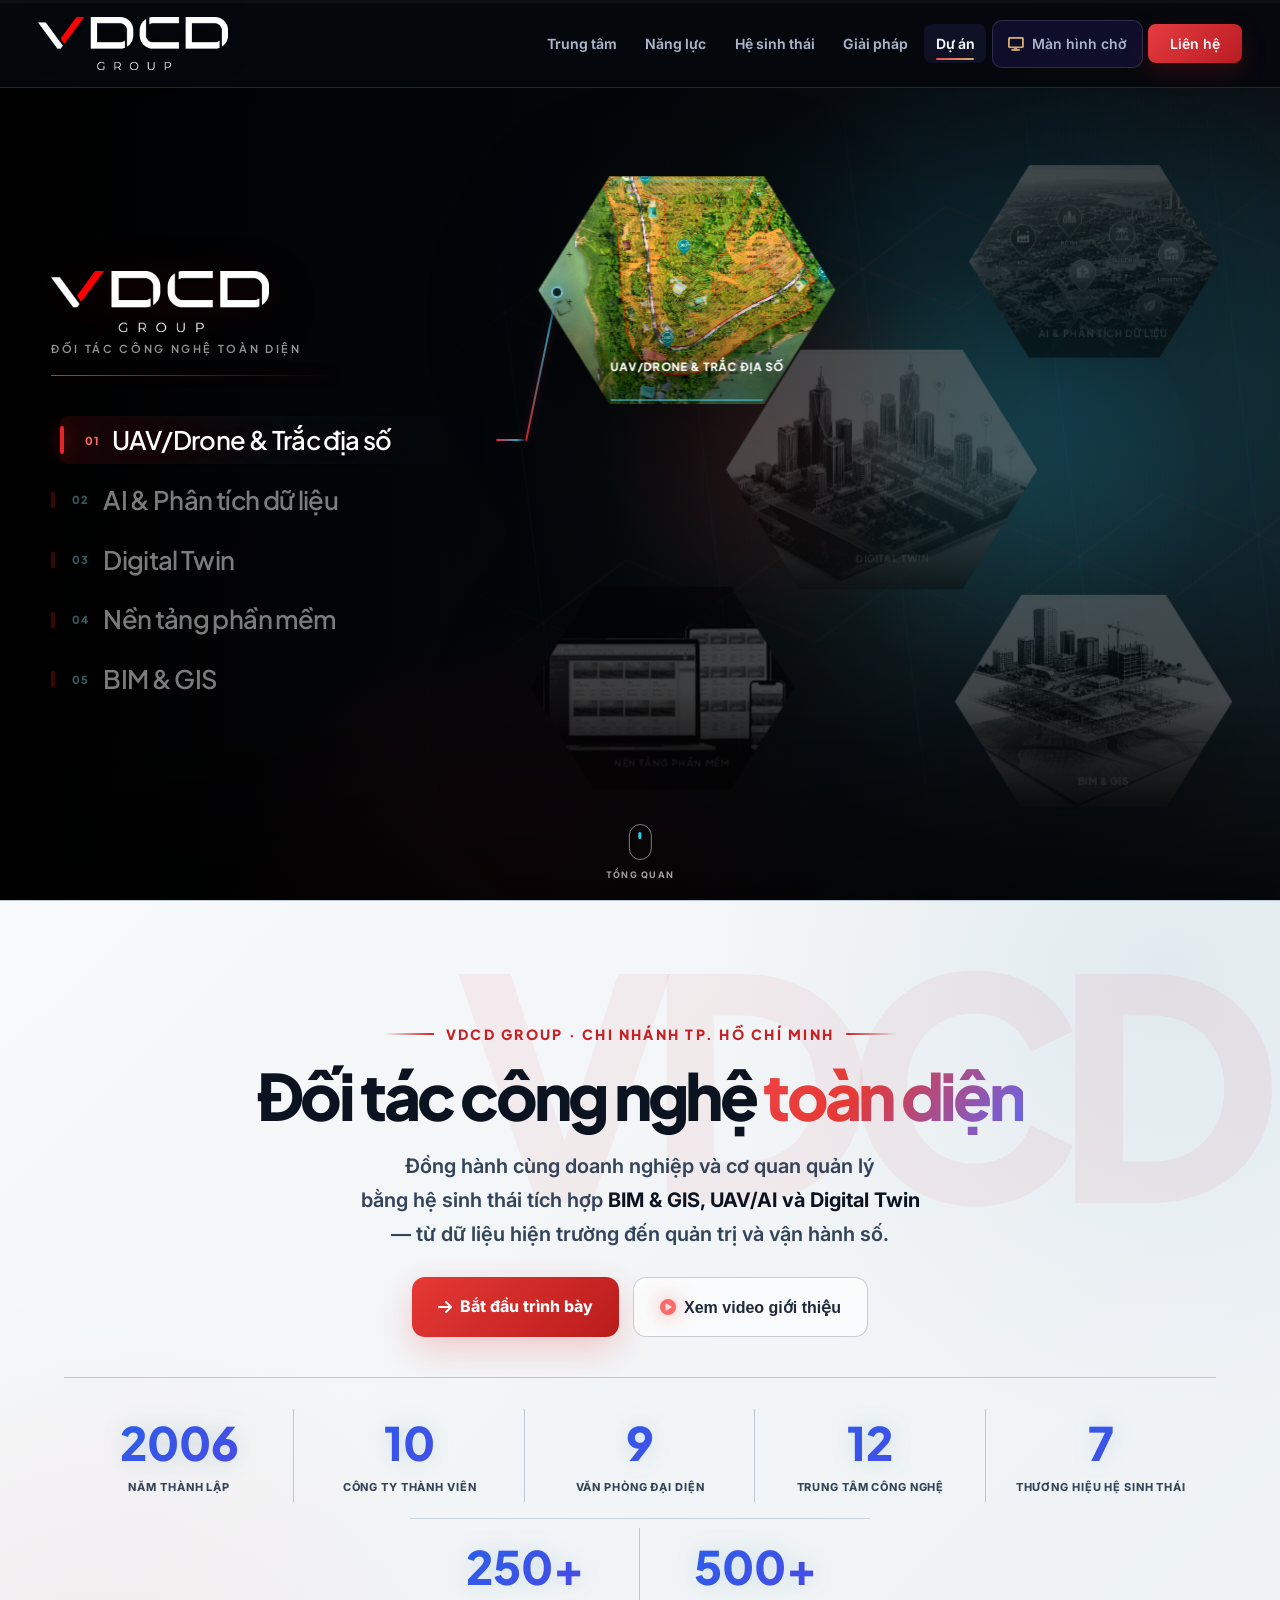
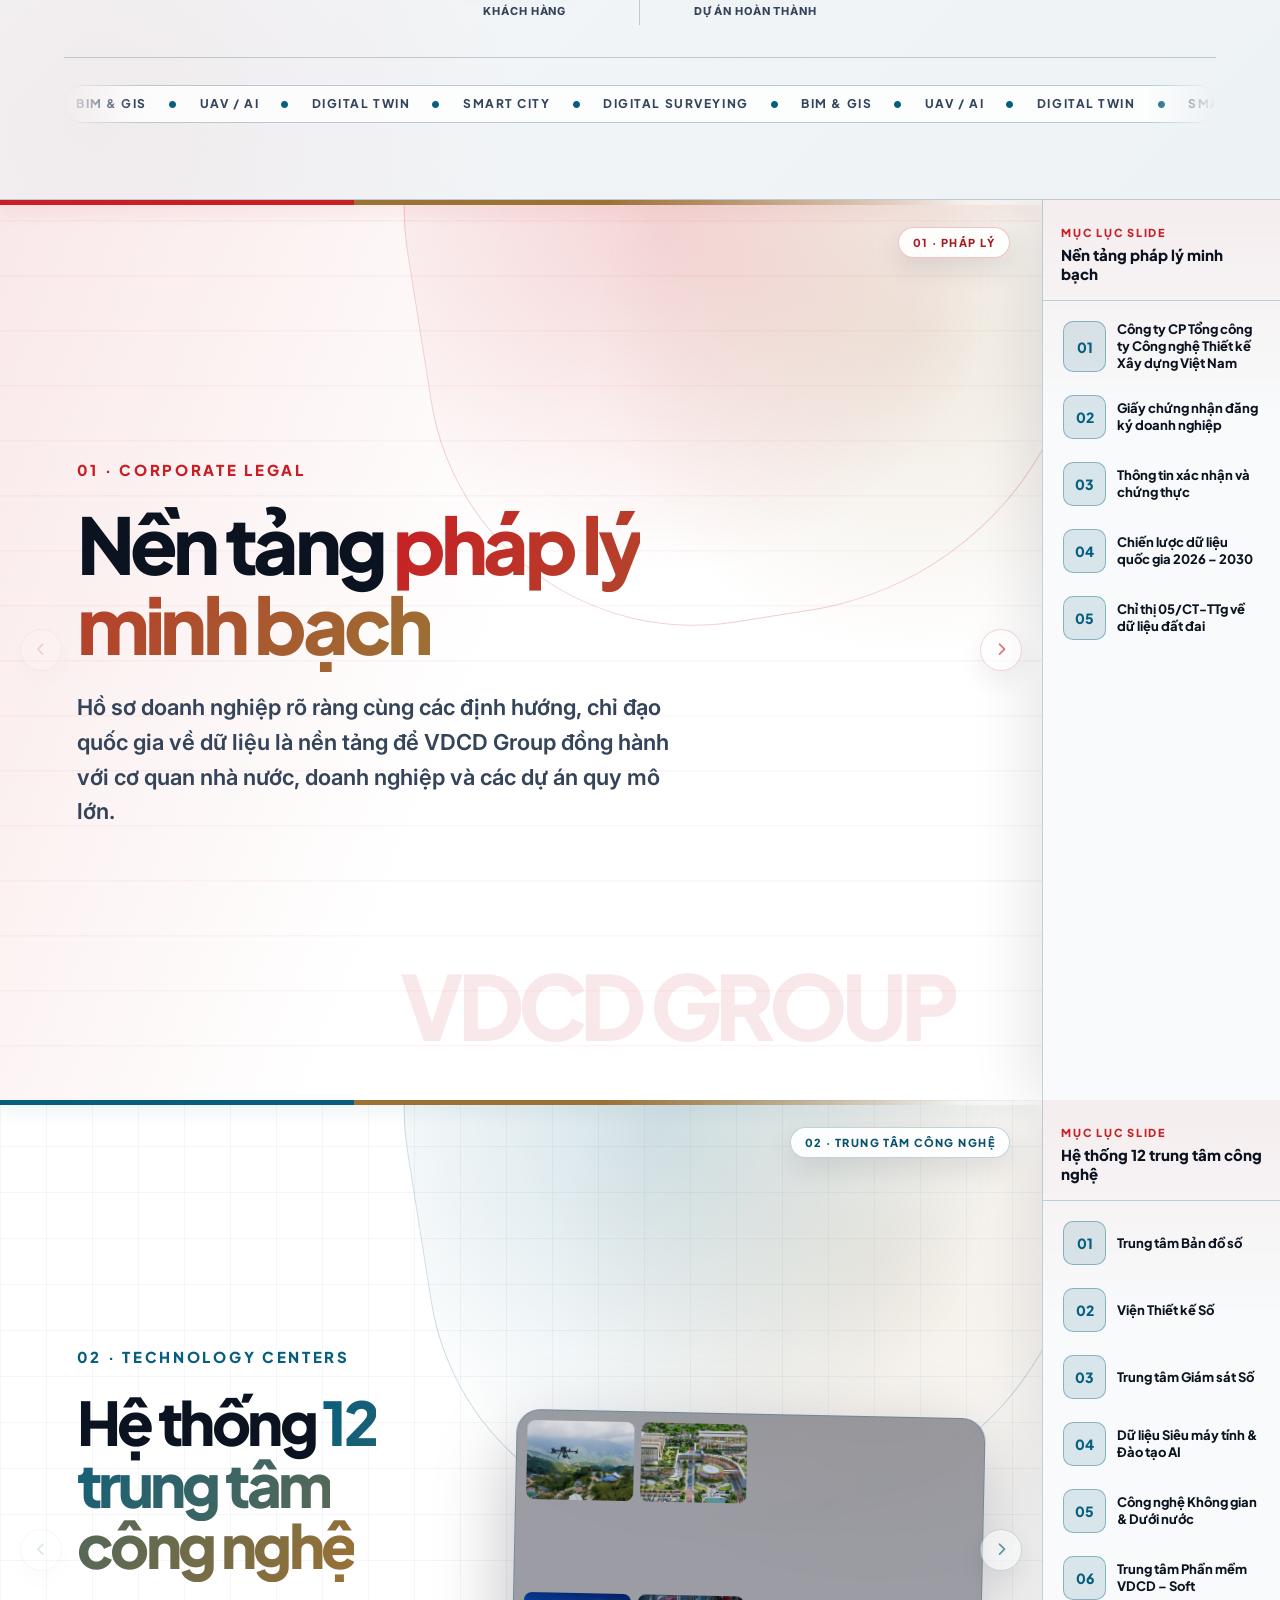
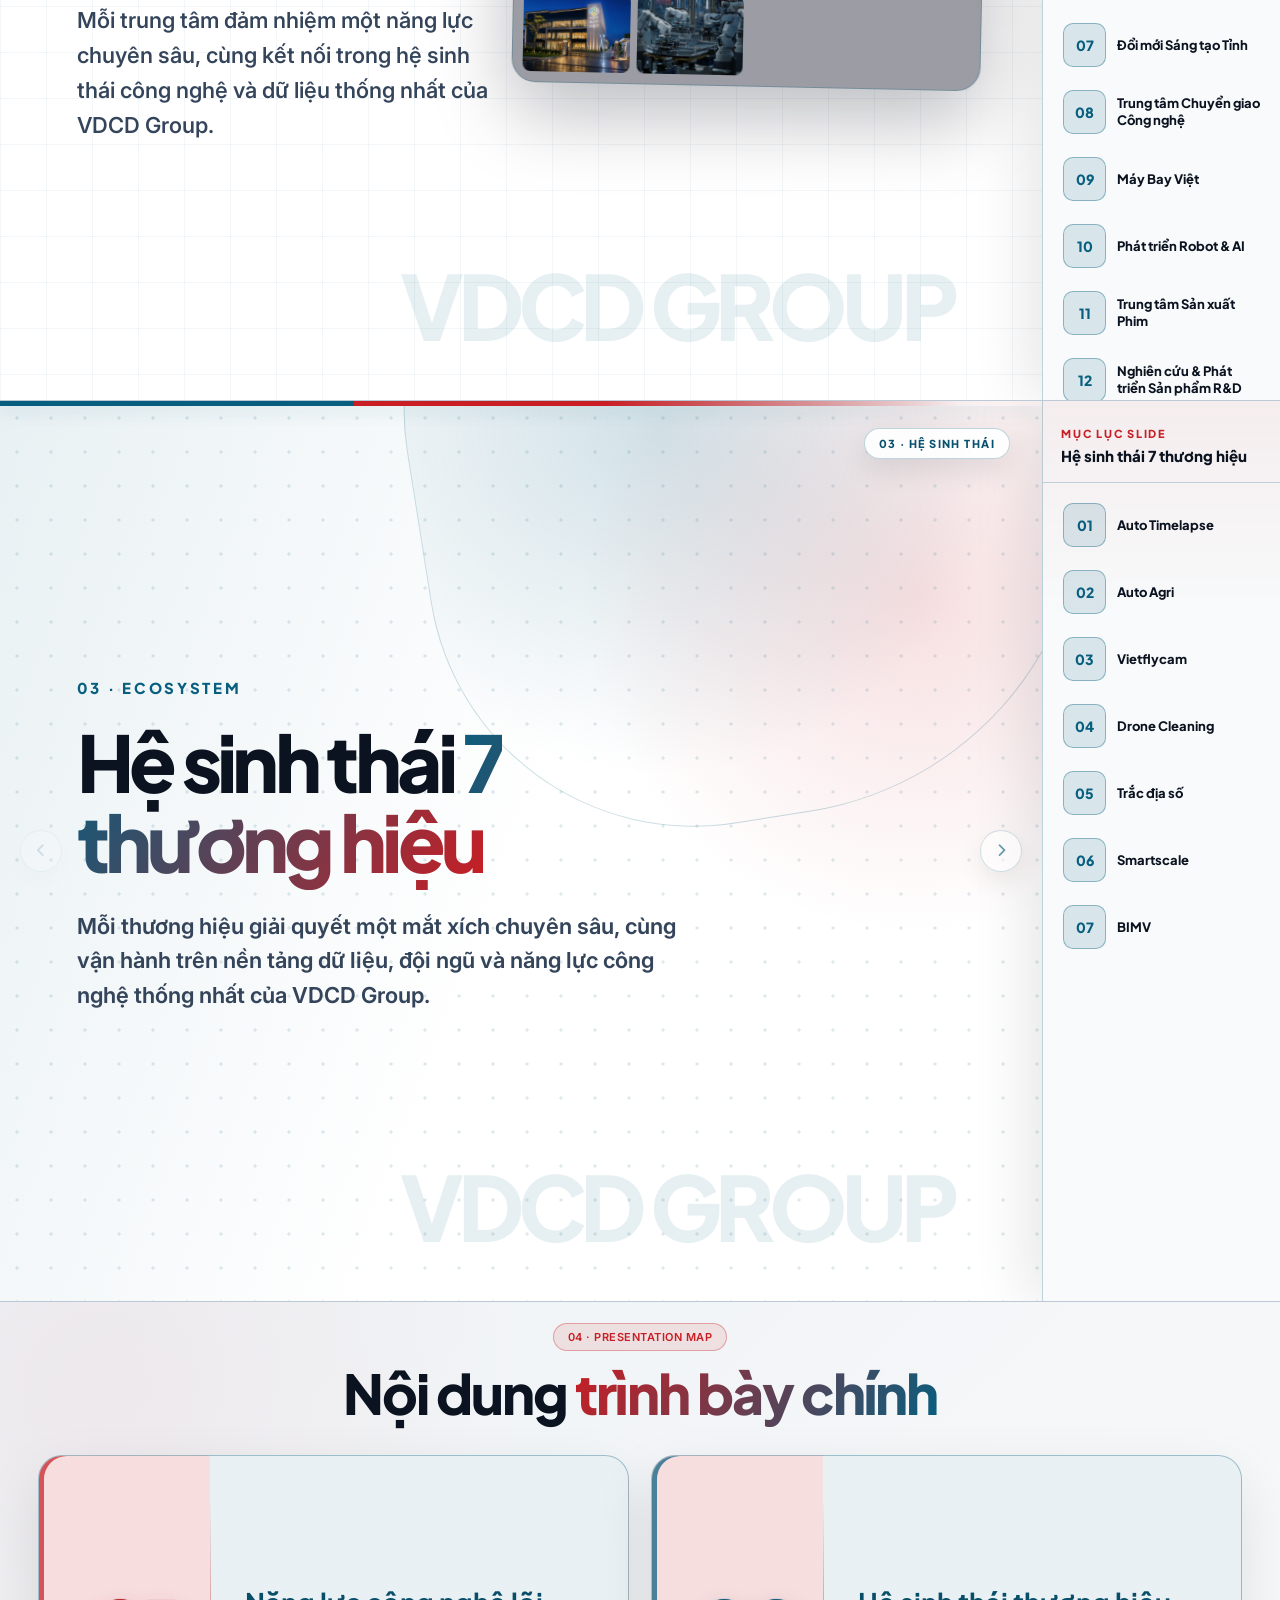
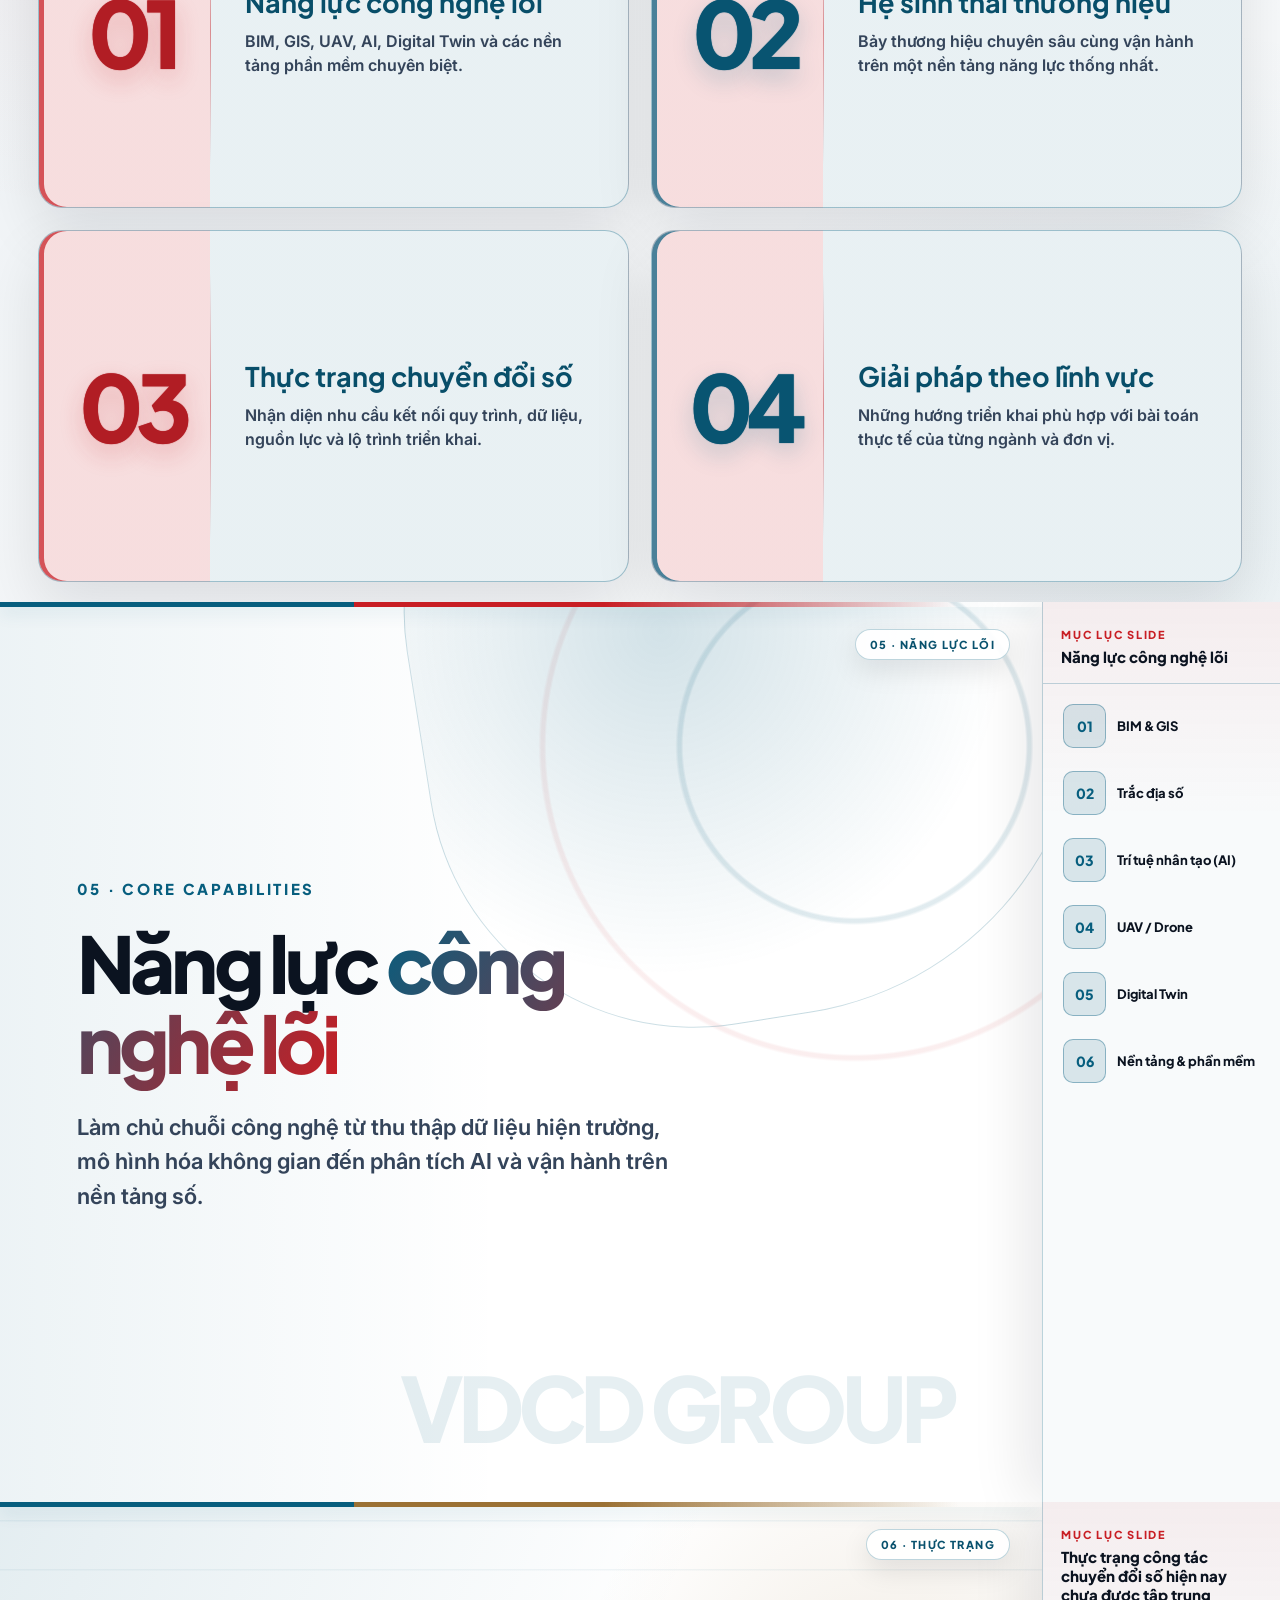
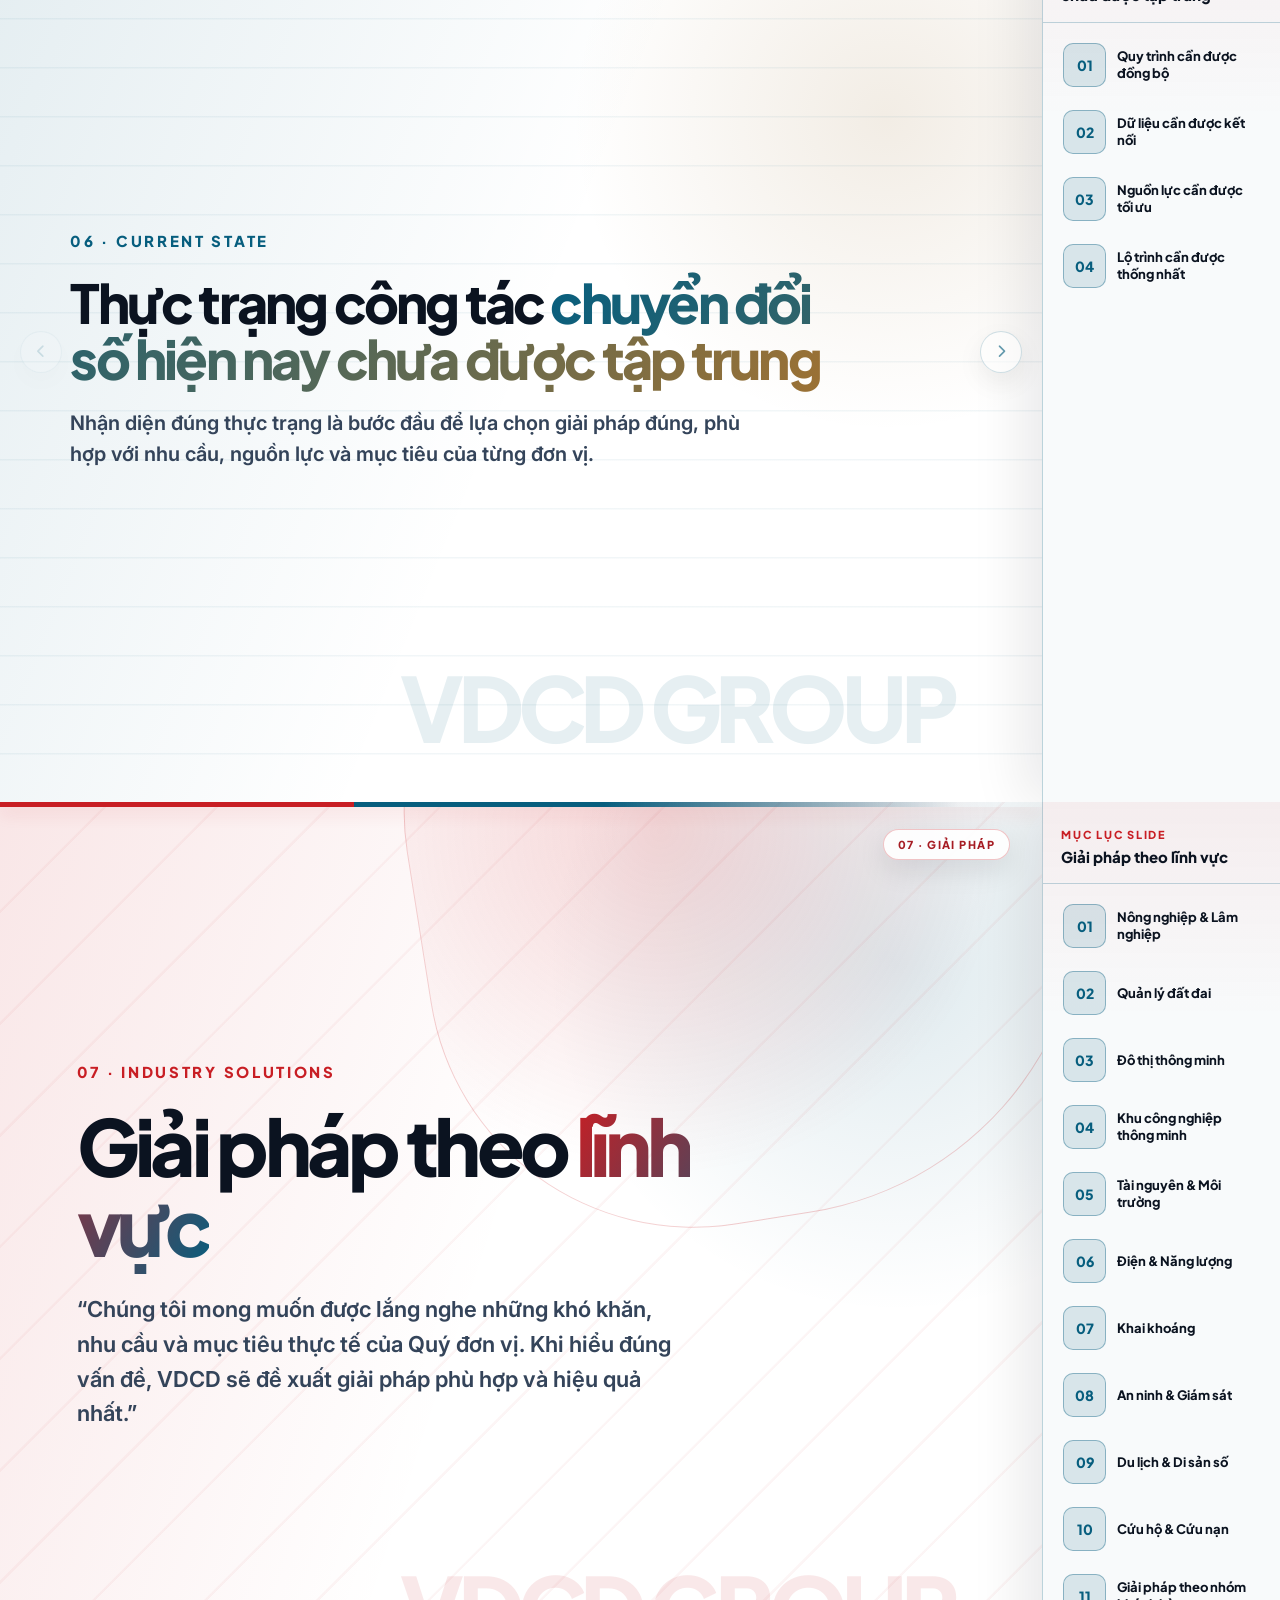
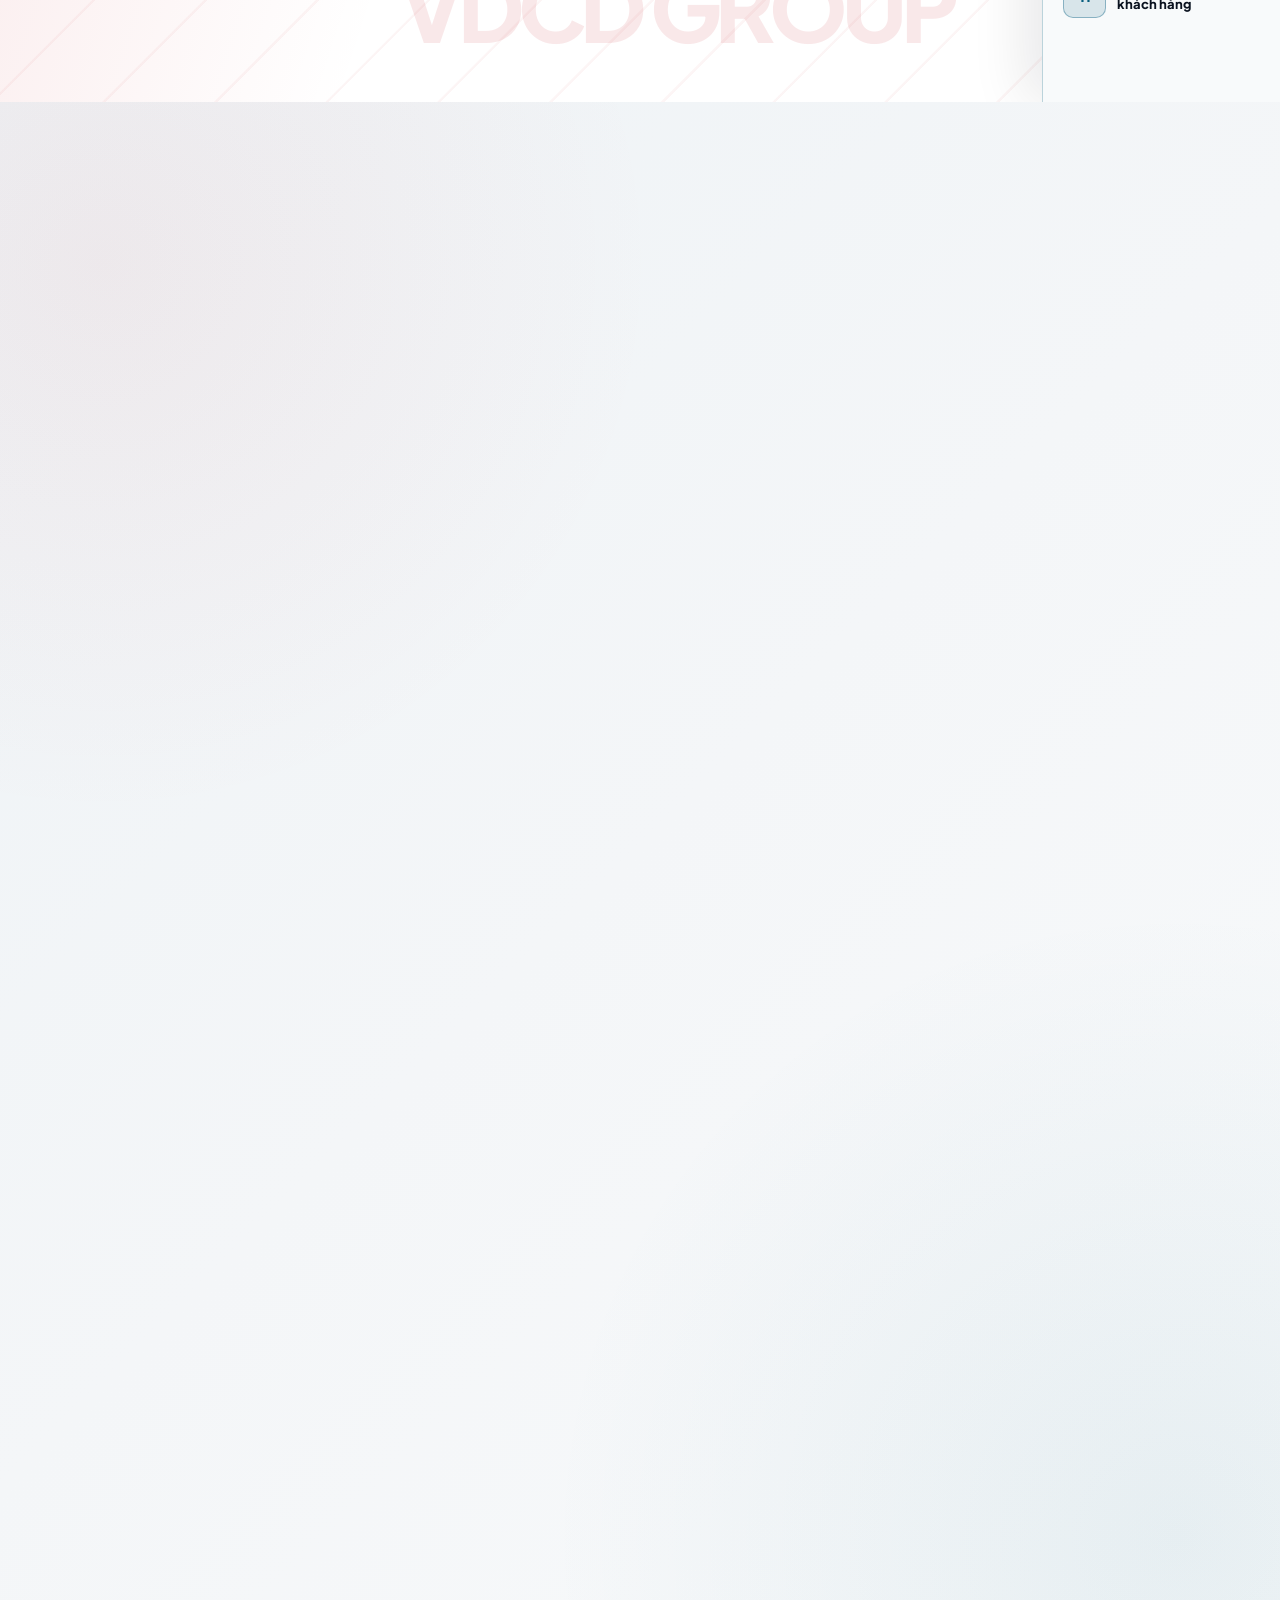
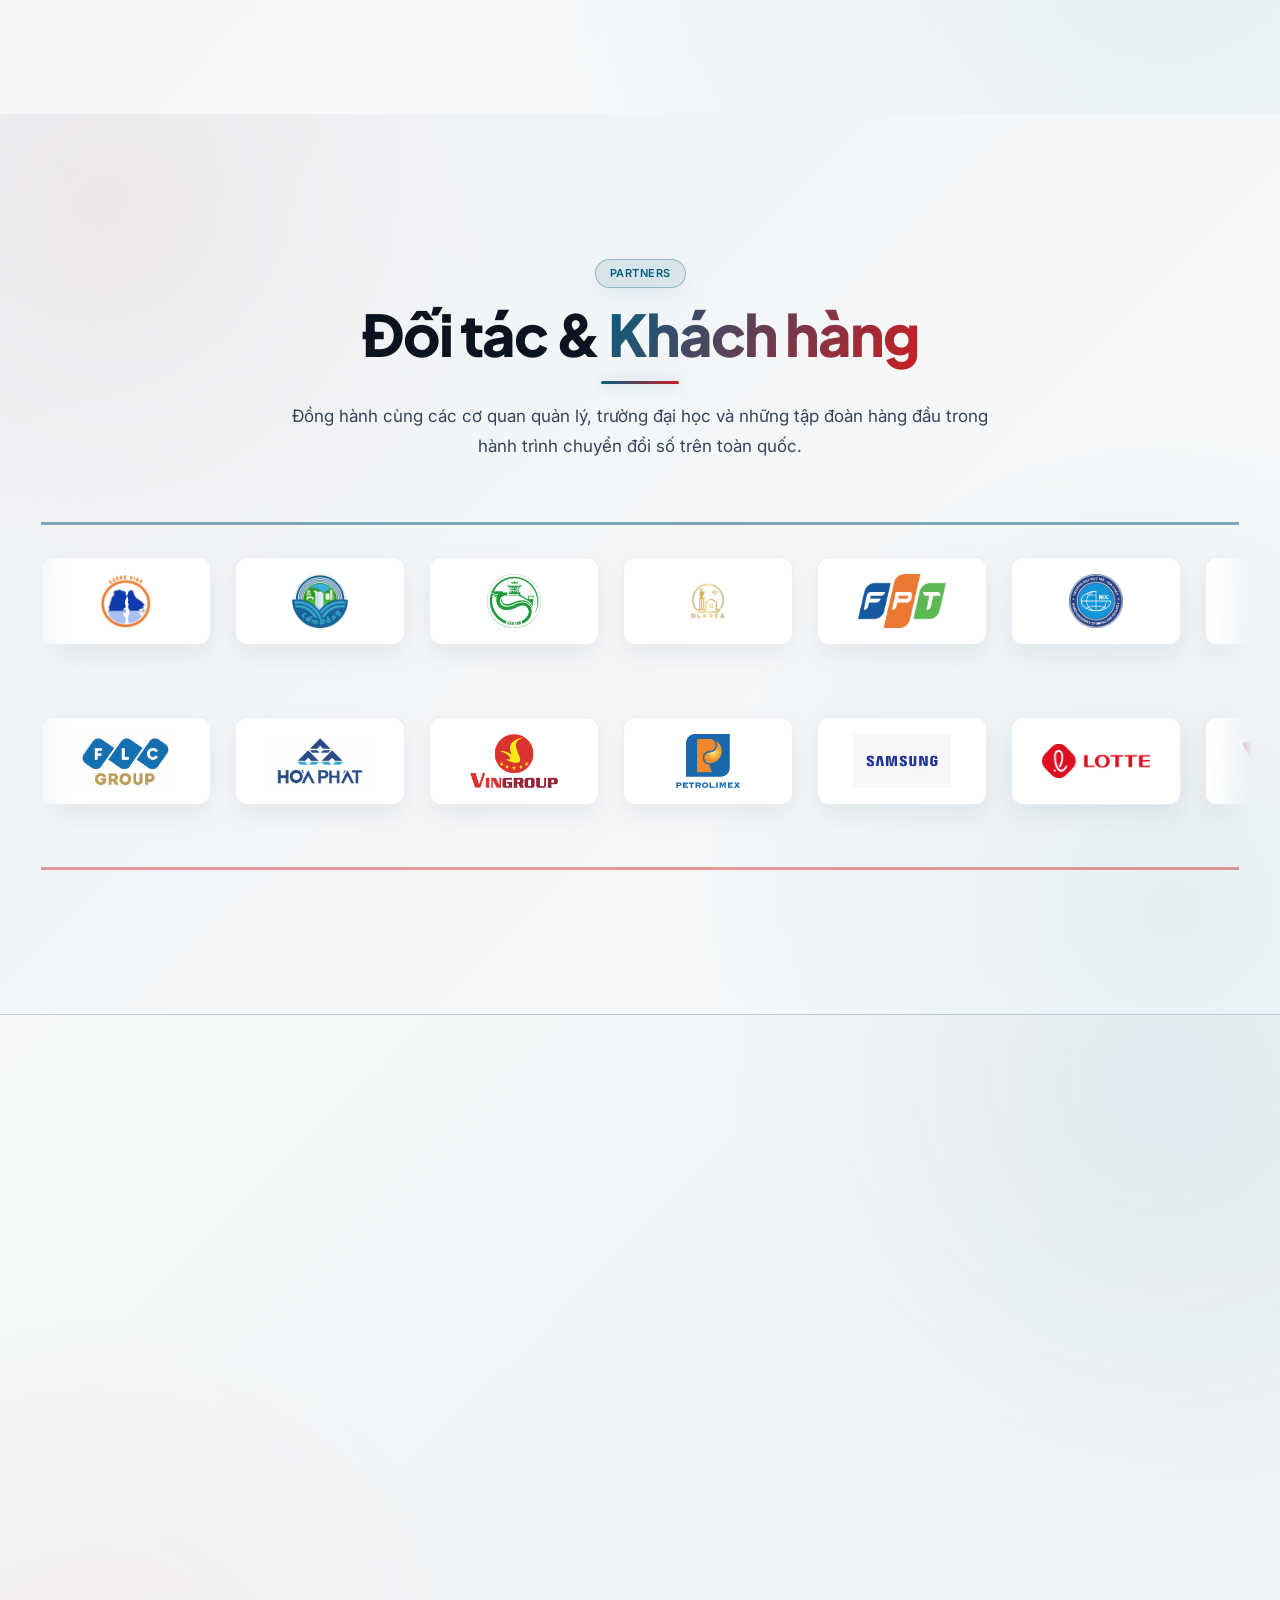
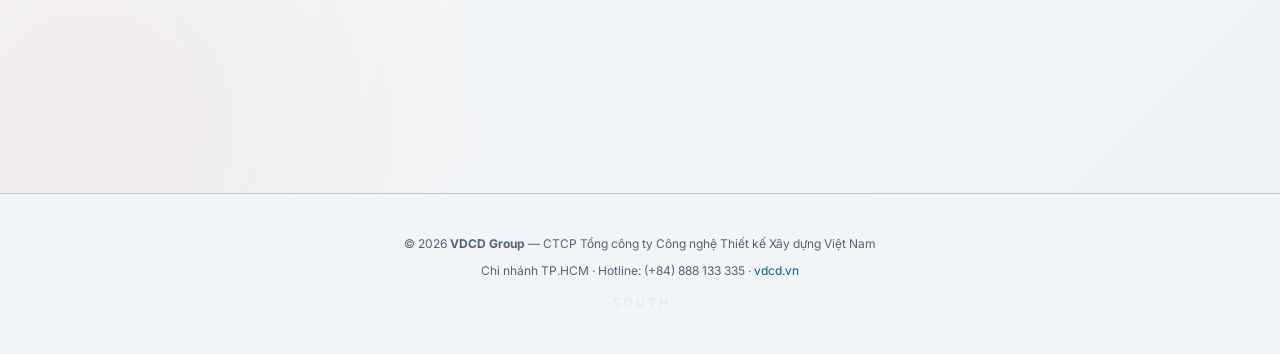
==== commit 73b2bd05: "add two-button navigation for solution explorer" ====
--- a/index.html
+++ b/index.html
@@ -1256,6 +1256,38 @@
   font-weight: 800;
   line-height: 1.35;
   letter-spacing: -0.02em;
+}
+.solution-path-presenter-hint {
+  position: relative;
+  z-index: 1;
+  display: inline-flex;
+  align-items: center;
+  gap: 9px;
+  margin-top: 4px;
+  padding: 8px 12px;
+  border: 1px solid rgba(148,163,184,0.30);
+  border-radius: 999px;
+  color: var(--text-muted);
+  background: rgba(255,255,255,0.62);
+  font-size: 12px;
+  font-weight: 750;
+  line-height: 1;
+  letter-spacing: 0.02em;
+}
+.solution-path-presenter-key {
+  display: inline-flex;
+  align-items: center;
+  justify-content: center;
+  min-width: 58px;
+  padding: 5px 8px;
+  border-radius: 999px;
+  color: #fff;
+  background: linear-gradient(135deg, #e53935, #991b1b);
+  box-shadow: 0 6px 16px rgba(185,28,28,0.20);
+}
+.solution-path-business .solution-path-presenter-key {
+  background: linear-gradient(135deg, #6366f1, #4338ca);
+  box-shadow: 0 6px 16px rgba(67,56,202,0.20);
 }
 
 @media (max-width: 700px) {
@@ -9024,13 +9056,15 @@
       <div class="sol-links"><a class="sol-link" href="https://www.youtube.com/watch?v=YugKM0IW8OE" target="_blank" rel="noopener" aria-label="Xem video Khu công nghiệp thông minh"><i class="fab fa-youtube"></i> Xem video</a></div>
     </article>
         <div class="solution-paths" data-slide-title="Giải pháp theo nhóm khách hàng" aria-label="Danh mục giải pháp theo nhóm khách hàng">
-          <button class="solution-path solution-path-public" type="button" data-solution-catalog="government" aria-label="Mở 7 giải pháp dành cho quản lý nhà nước">
+          <button class="solution-path solution-path-public" type="button" data-solution-catalog="government" aria-label="Mở 7 giải pháp dành cho quản lý nhà nước; trên bút trình chiếu, bấm nút lên">
             <span class="solution-path-icon" aria-hidden="true"><i class="fas fa-landmark"></i></span>
             <span class="solution-path-title">Giải pháp dành cho Quản lý Nhà nước</span>
+            <span class="solution-path-presenter-hint"><span class="solution-path-presenter-key">↑ / PgUp</span> Bấm lên để mở</span>
           </button>
-          <button class="solution-path solution-path-business" type="button" data-solution-catalog="business" aria-label="Mở 5 giải pháp dịch vụ dành cho doanh nghiệp">
+          <button class="solution-path solution-path-business" type="button" data-solution-catalog="business" aria-label="Mở 5 giải pháp dịch vụ dành cho doanh nghiệp; trên bút trình chiếu, bấm nút xuống">
             <span class="solution-path-icon" aria-hidden="true"><i class="fas fa-building"></i></span>
             <span class="solution-path-title">Giải pháp dịch vụ dành cho Doanh nghiệp</span>
+            <span class="solution-path-presenter-hint"><span class="solution-path-presenter-key">↓ / PgDn</span> Bấm xuống để mở</span>
           </button>
         </div>
       </div>
@@ -9779,6 +9813,18 @@
 
   const activeDeck = getPresentationDeckInView();
   if (activeDeck?.presentationControls) {
+    const activeSolutionPaths = activeDeck.querySelector('.solution-paths.is-active');
+    const presenterSelectionKeys = ['ArrowUp', 'ArrowDown', 'PageUp', 'PageDown'];
+    if (activeSolutionPaths && presenterSelectionKeys.includes(event.key)) {
+      const catalogKey = forwardKeys.includes(event.key) ? 'business' : 'government';
+      const catalogTrigger = activeSolutionPaths.querySelector(`[data-solution-catalog="${catalogKey}"]`);
+      if (catalogTrigger) {
+        event.preventDefault();
+        event.stopImmediatePropagation();
+        catalogTrigger.click();
+        return;
+      }
+    }
     event.preventDefault();
     forwardKeys.includes(event.key)
       ? activeDeck.presentationControls.goNext()
@@ -10817,12 +10863,12 @@
     if (focusStage) requestAnimationFrame(() => stage.focus({ preventScroll: true }));
   }
 
-  function openSolution(index, focusStage = true) {
+  function openSolution(index, focusStage = true, initialSlideIndex = 0) {
     const catalog = catalogs[state.catalogKey];
     if (!catalog.solutions[index]) return;
     state.solutionIndex = index;
-    state.slideIndex = 0;
     state.slides = buildSlides(catalog.solutions[index]);
+    state.slideIndex = Math.max(0, Math.min(initialSlideIndex, state.slides.length - 1));
     renderSlide(focusStage);
   }
 
@@ -10833,11 +10879,38 @@
   }
 
   function goPrevious() {
-    if (state.solutionIndex >= 0 && state.slideIndex > 0) goToSlide(state.slideIndex - 1, true);
+    if (state.solutionIndex < 0) {
+      closeExplorer();
+      return;
+    }
+    if (state.slideIndex > 0) {
+      goToSlide(state.slideIndex - 1, true);
+      return;
+    }
+    if (state.solutionIndex > 0) {
+      openSolution(state.solutionIndex - 1, true, Number.MAX_SAFE_INTEGER);
+      return;
+    }
+    renderCatalog(true);
   }
 
   function goNext() {
-    if (state.solutionIndex >= 0 && state.slideIndex < state.slides.length - 1) goToSlide(state.slideIndex + 1, true);
+    if (state.solutionIndex < 0) {
+      openSolution(0, true);
+      return;
+    }
+    if (state.slideIndex < state.slides.length - 1) {
+      goToSlide(state.slideIndex + 1, true);
+      return;
+    }
+    const catalog = catalogs[state.catalogKey];
+    if (state.solutionIndex < catalog.solutions.length - 1) {
+      openSolution(state.solutionIndex + 1, true);
+      return;
+    }
+    const openerDeck = state.opener?.closest('[data-deck]');
+    closeExplorer();
+    openerDeck?.presentationControls?.goNext();
   }
 
   function goBack() {
@@ -10931,7 +11004,7 @@
     }
     const forwardKeys = ['ArrowRight', 'ArrowDown', 'PageDown'];
     const backwardKeys = ['ArrowLeft', 'ArrowUp', 'PageUp'];
-    if (state.solutionIndex < 0 || ![...forwardKeys, ...backwardKeys].includes(event.key)) return;
+    if (![...forwardKeys, ...backwardKeys].includes(event.key)) return;
     event.preventDefault();
     forwardKeys.includes(event.key) ? goNext() : goPrevious();
   });
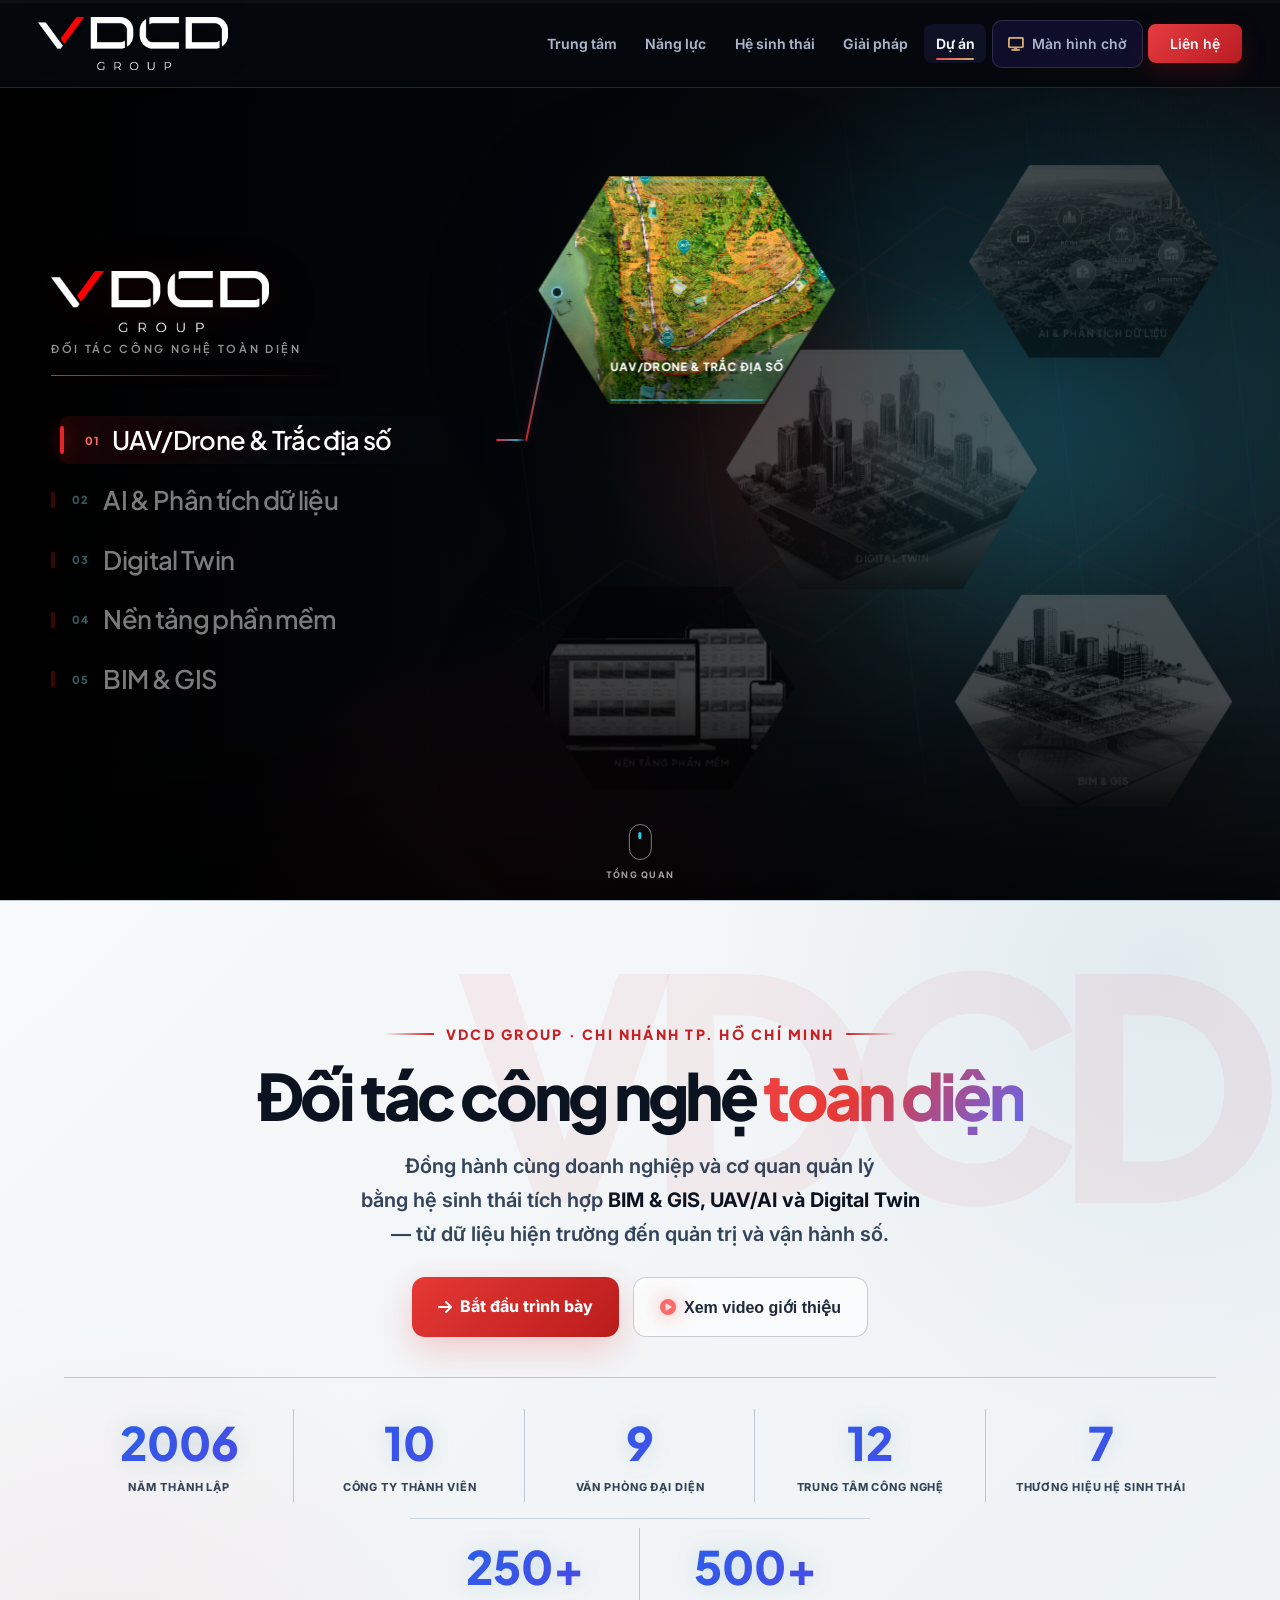
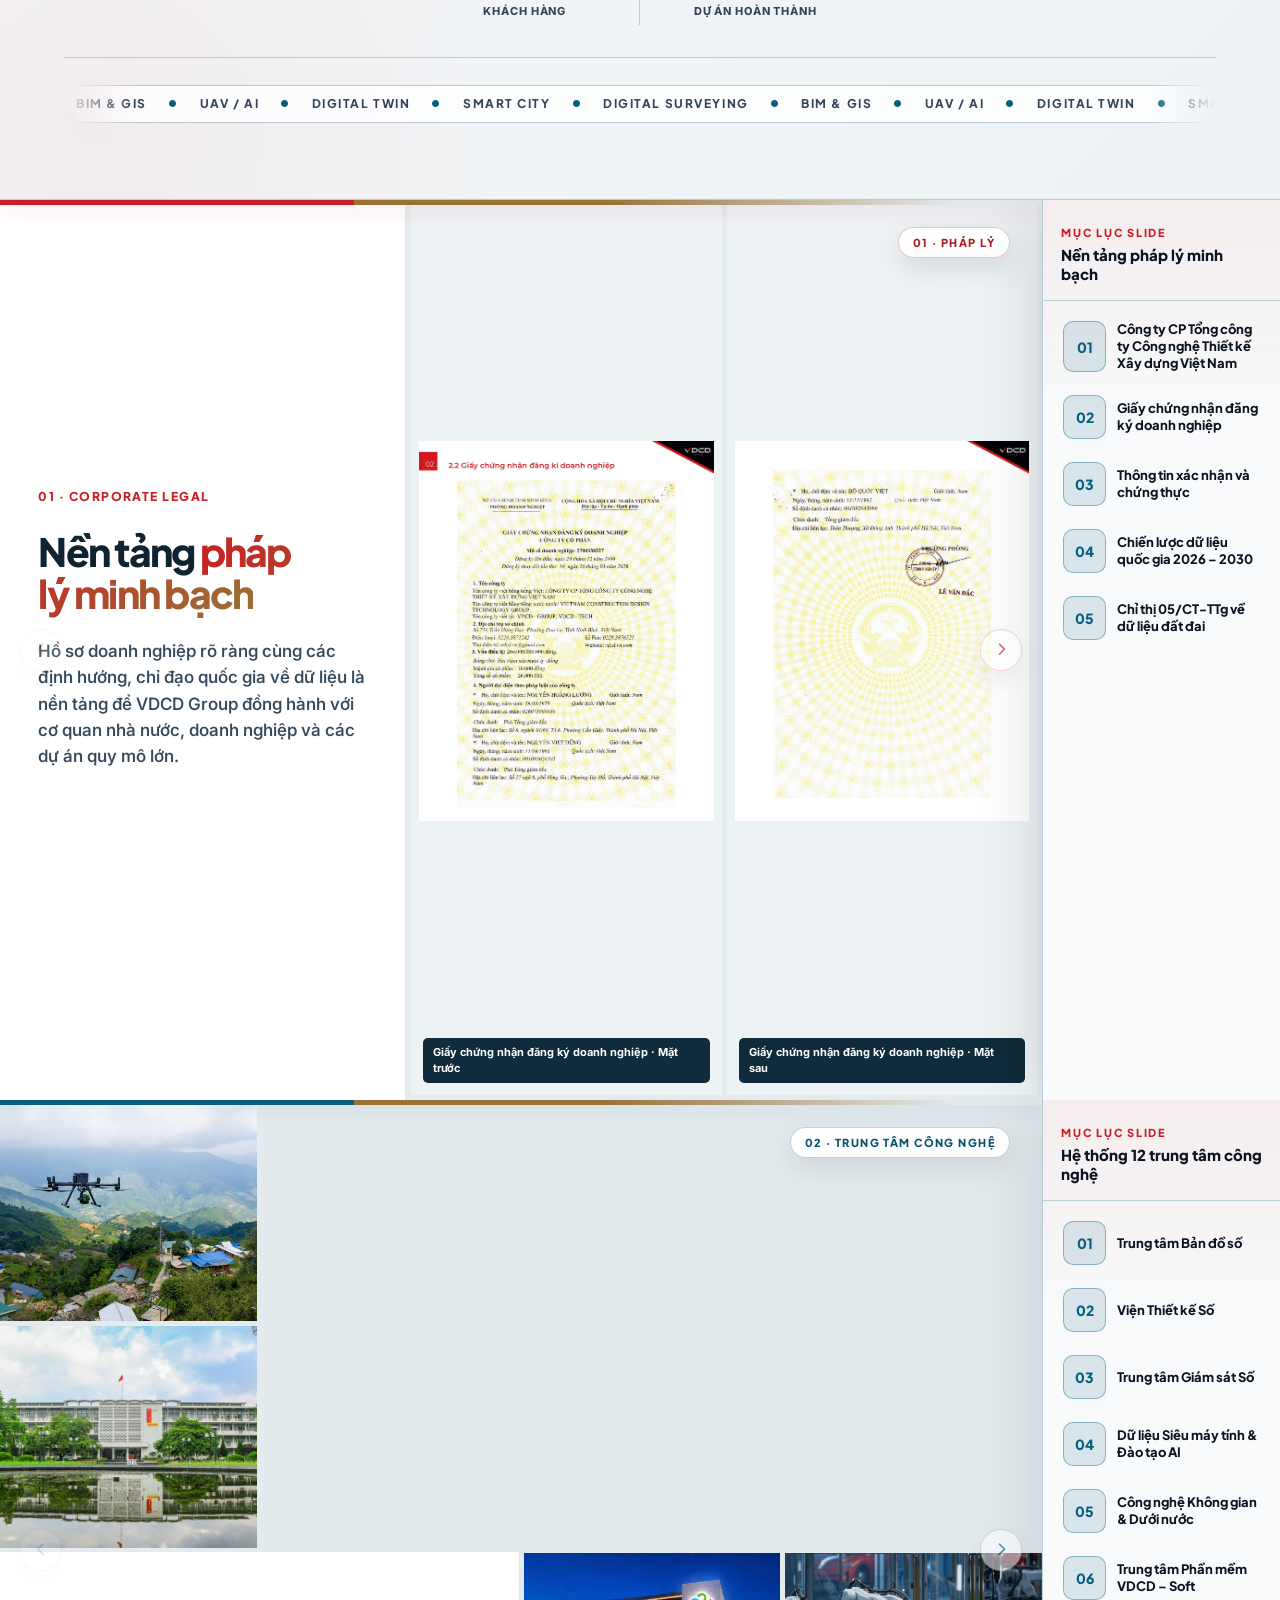
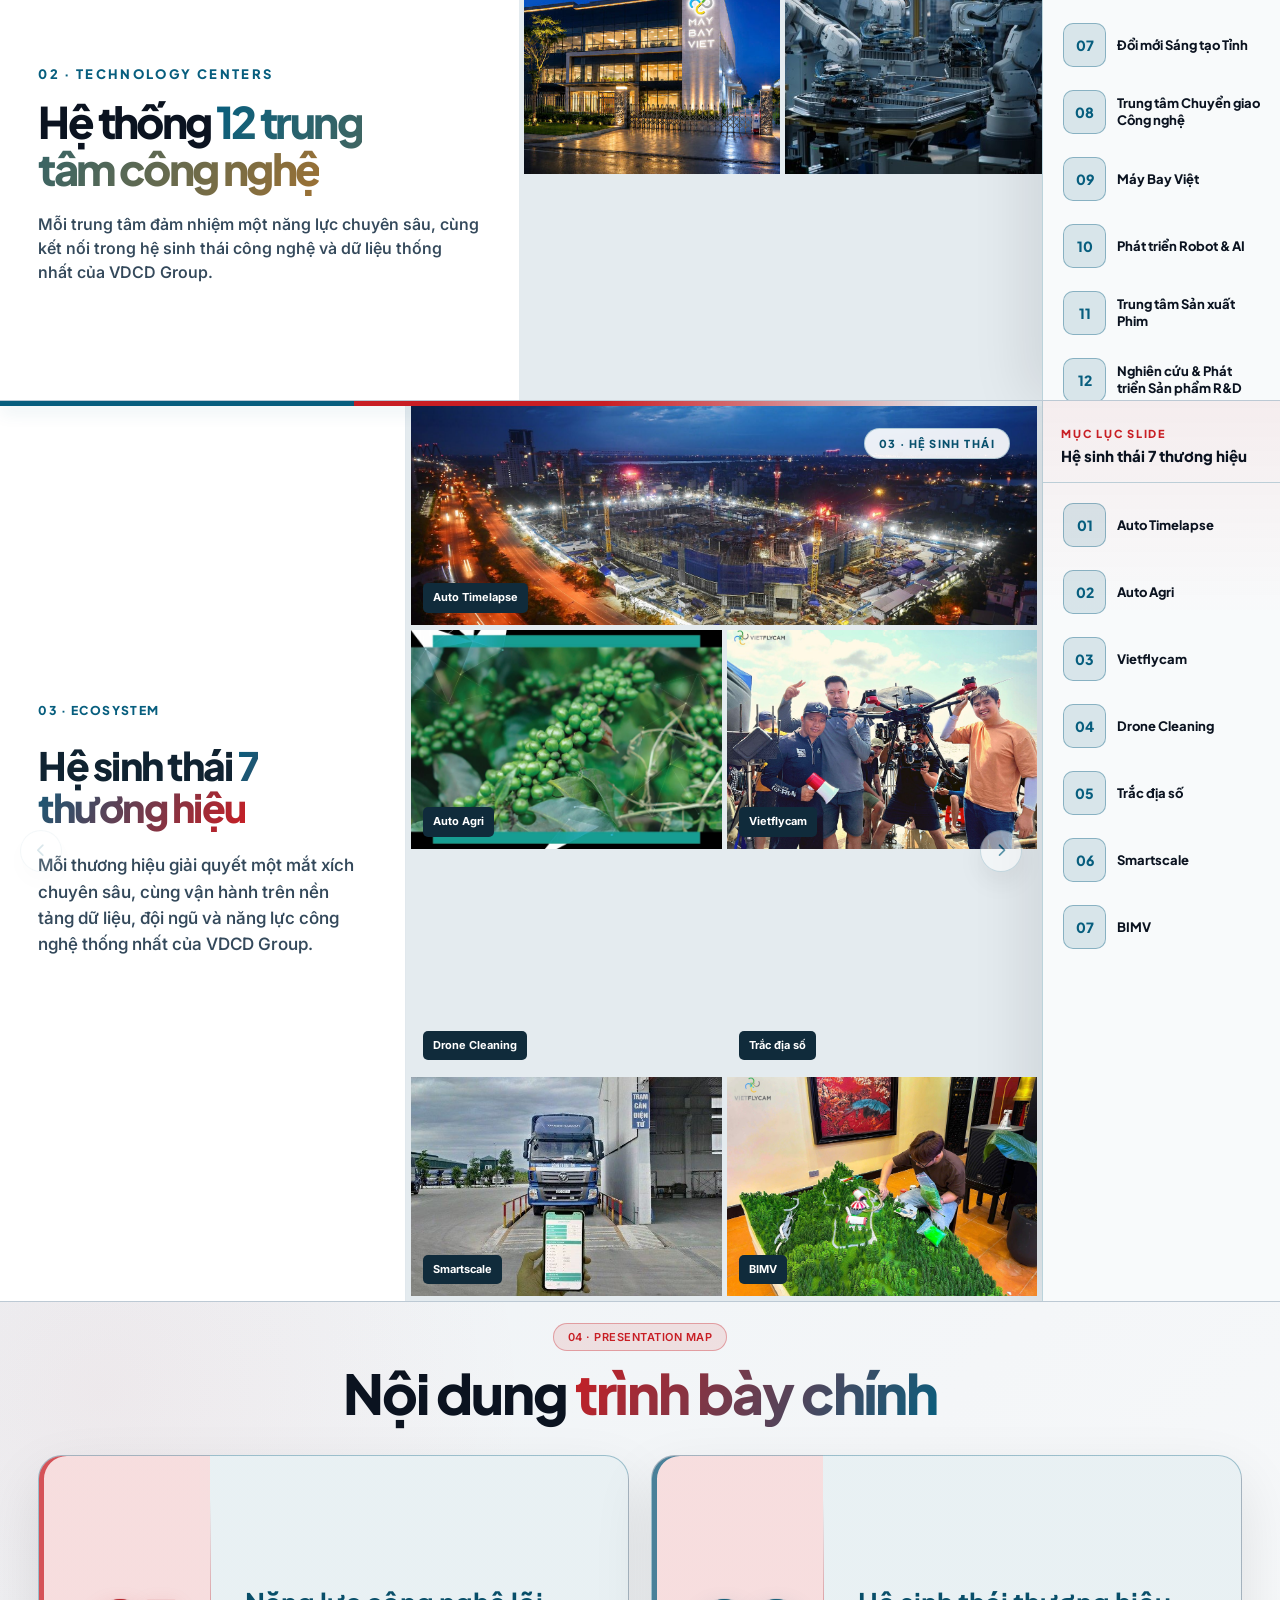
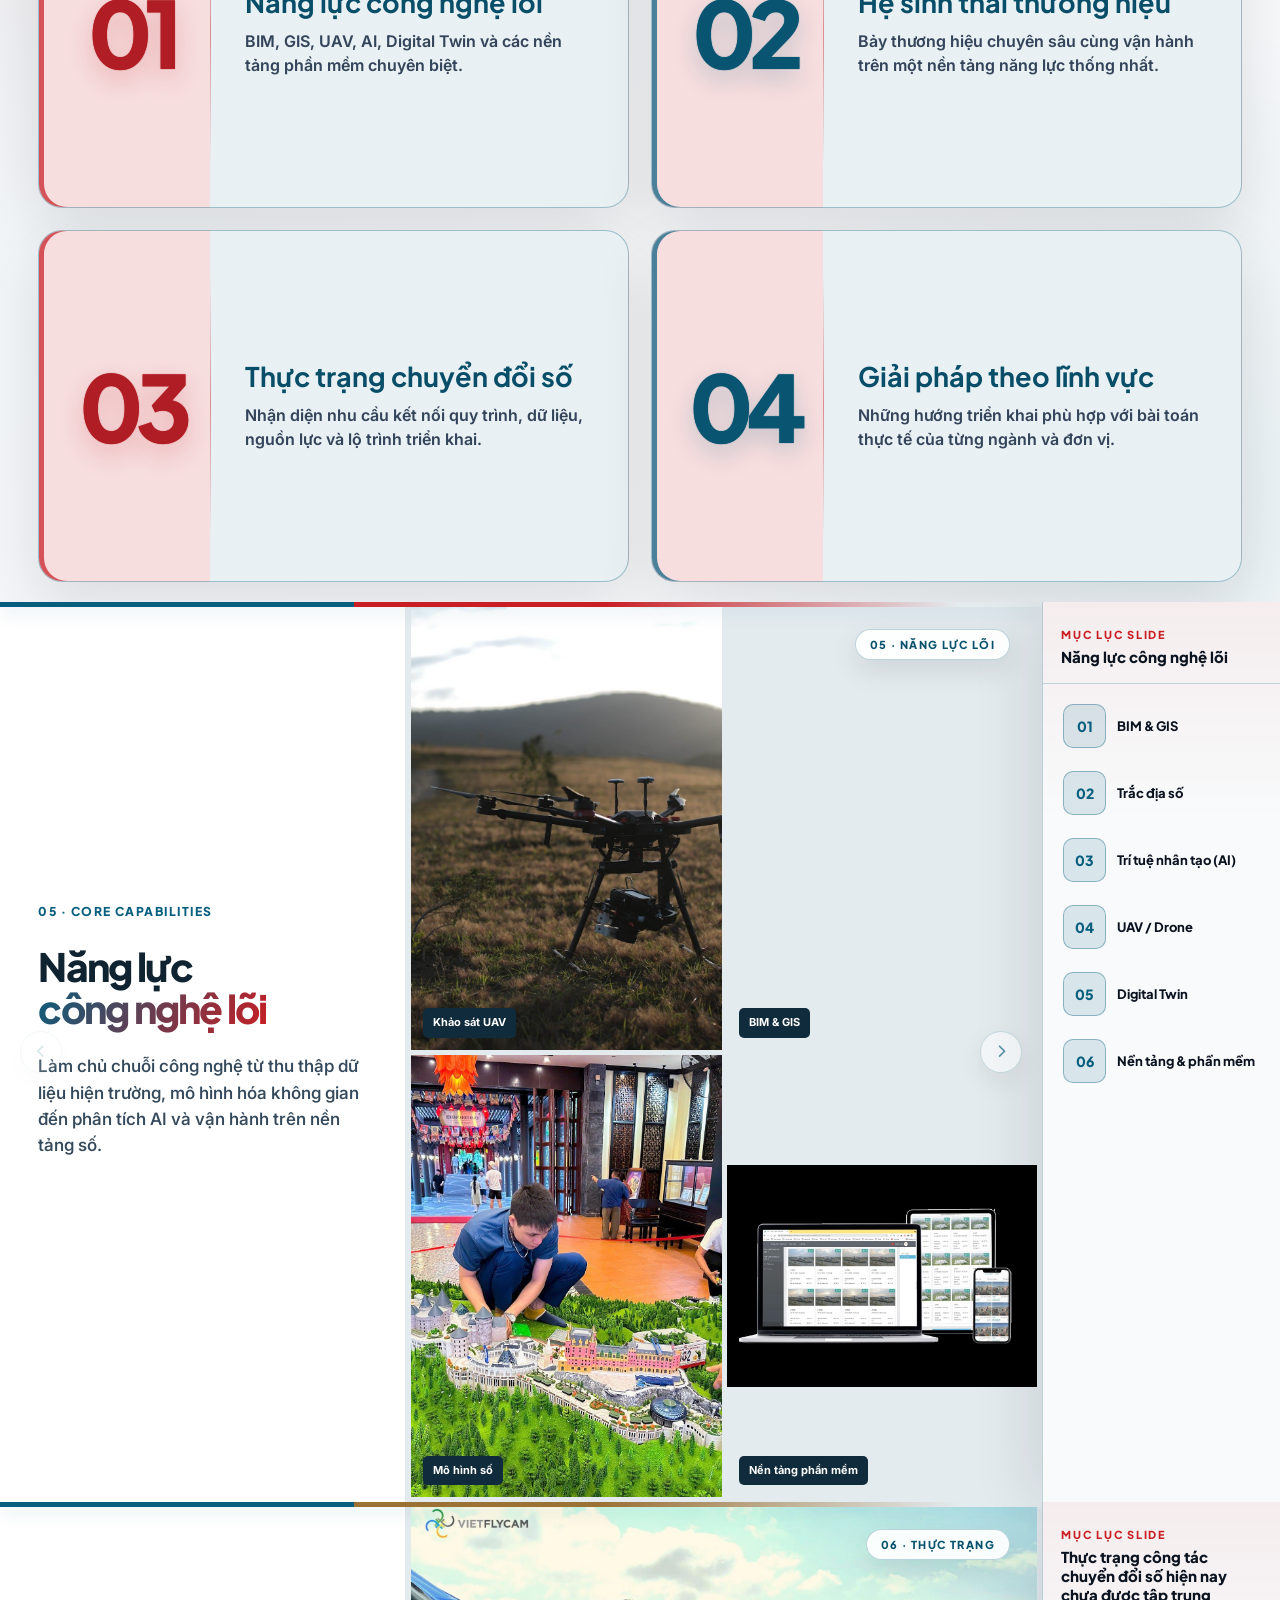
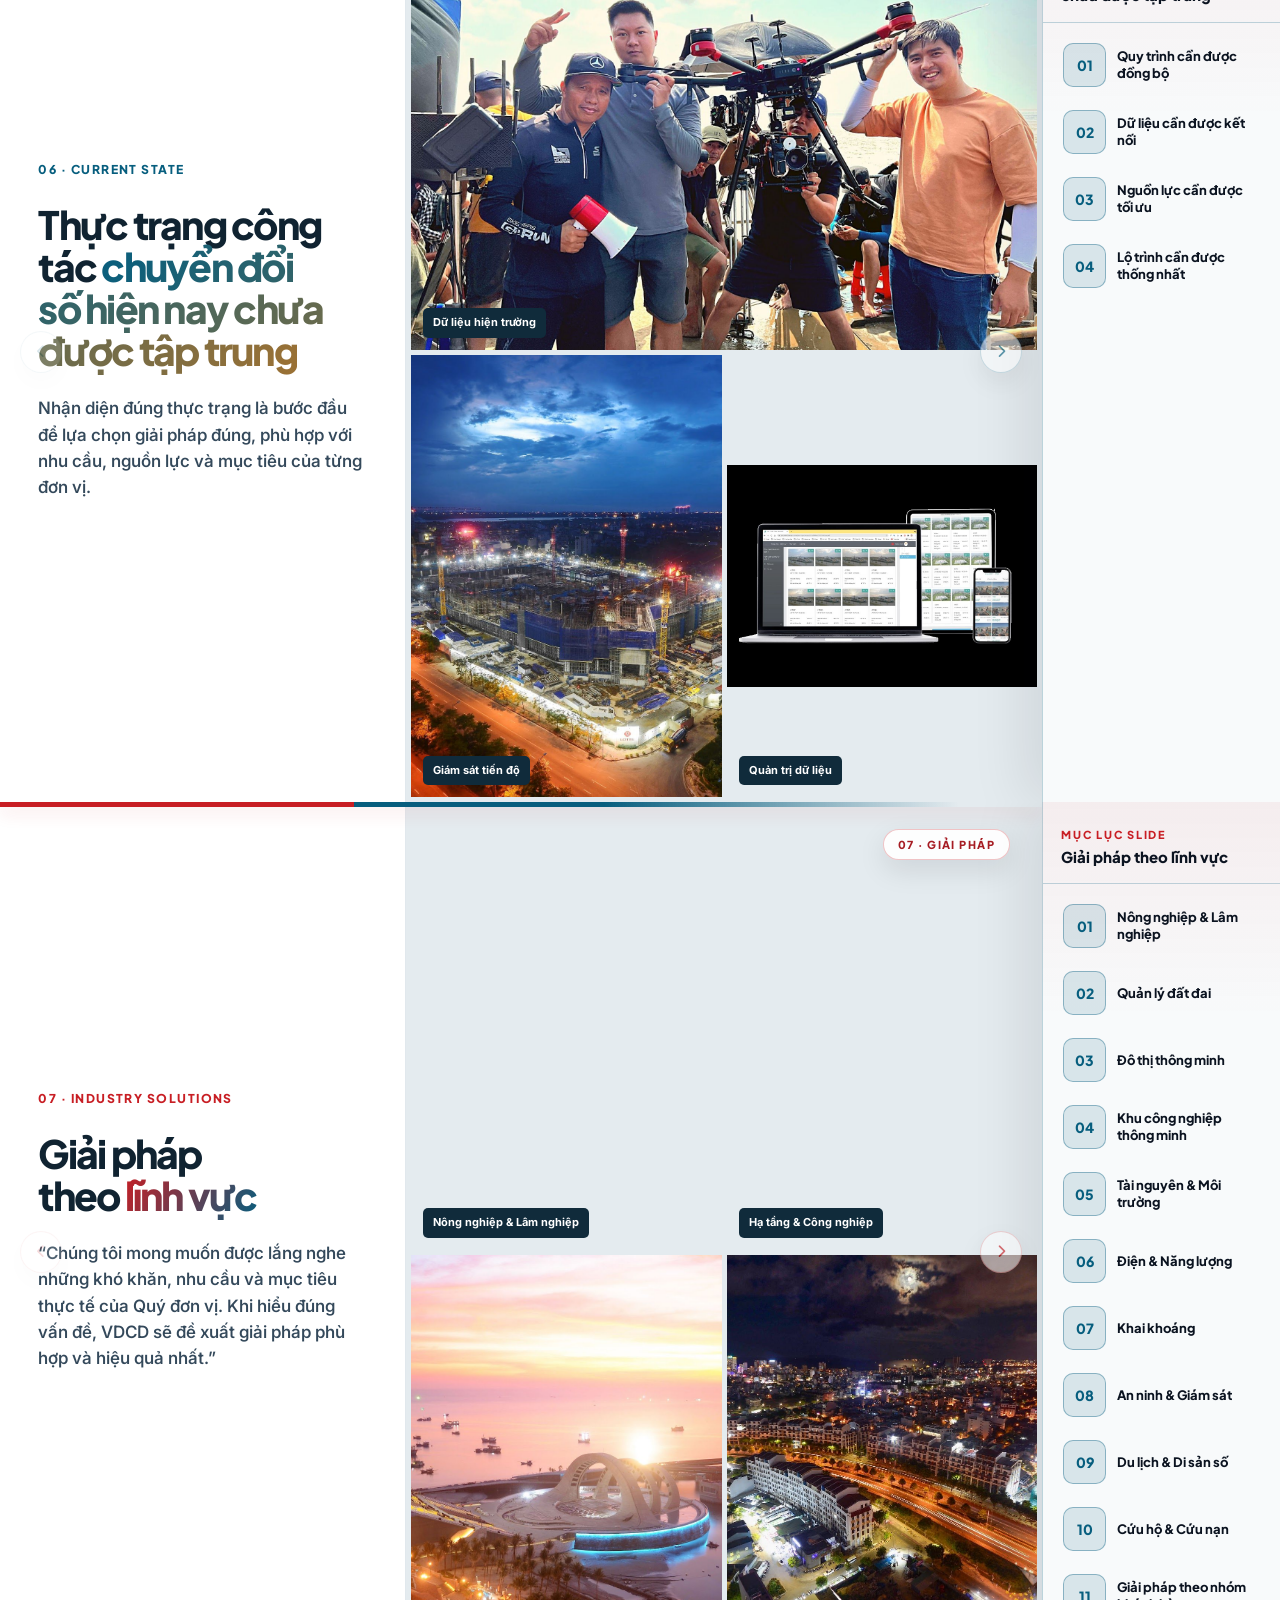
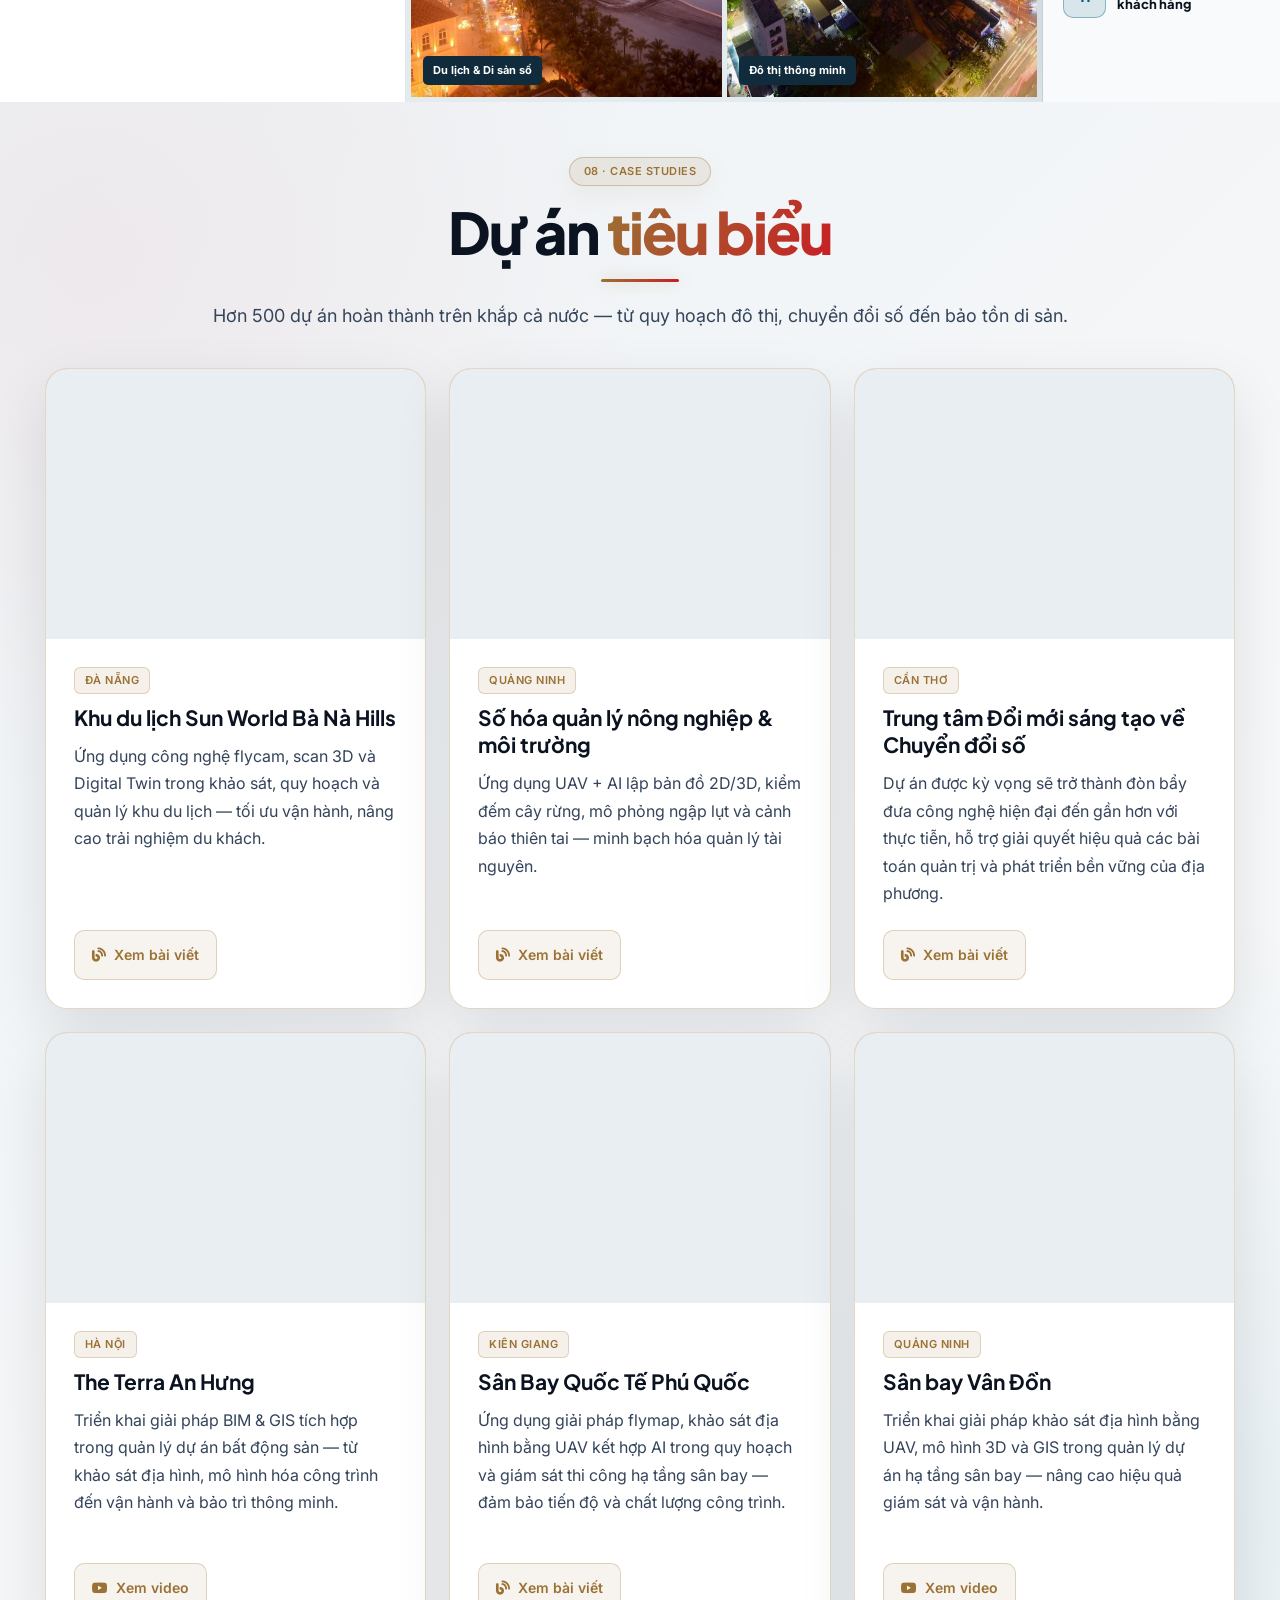
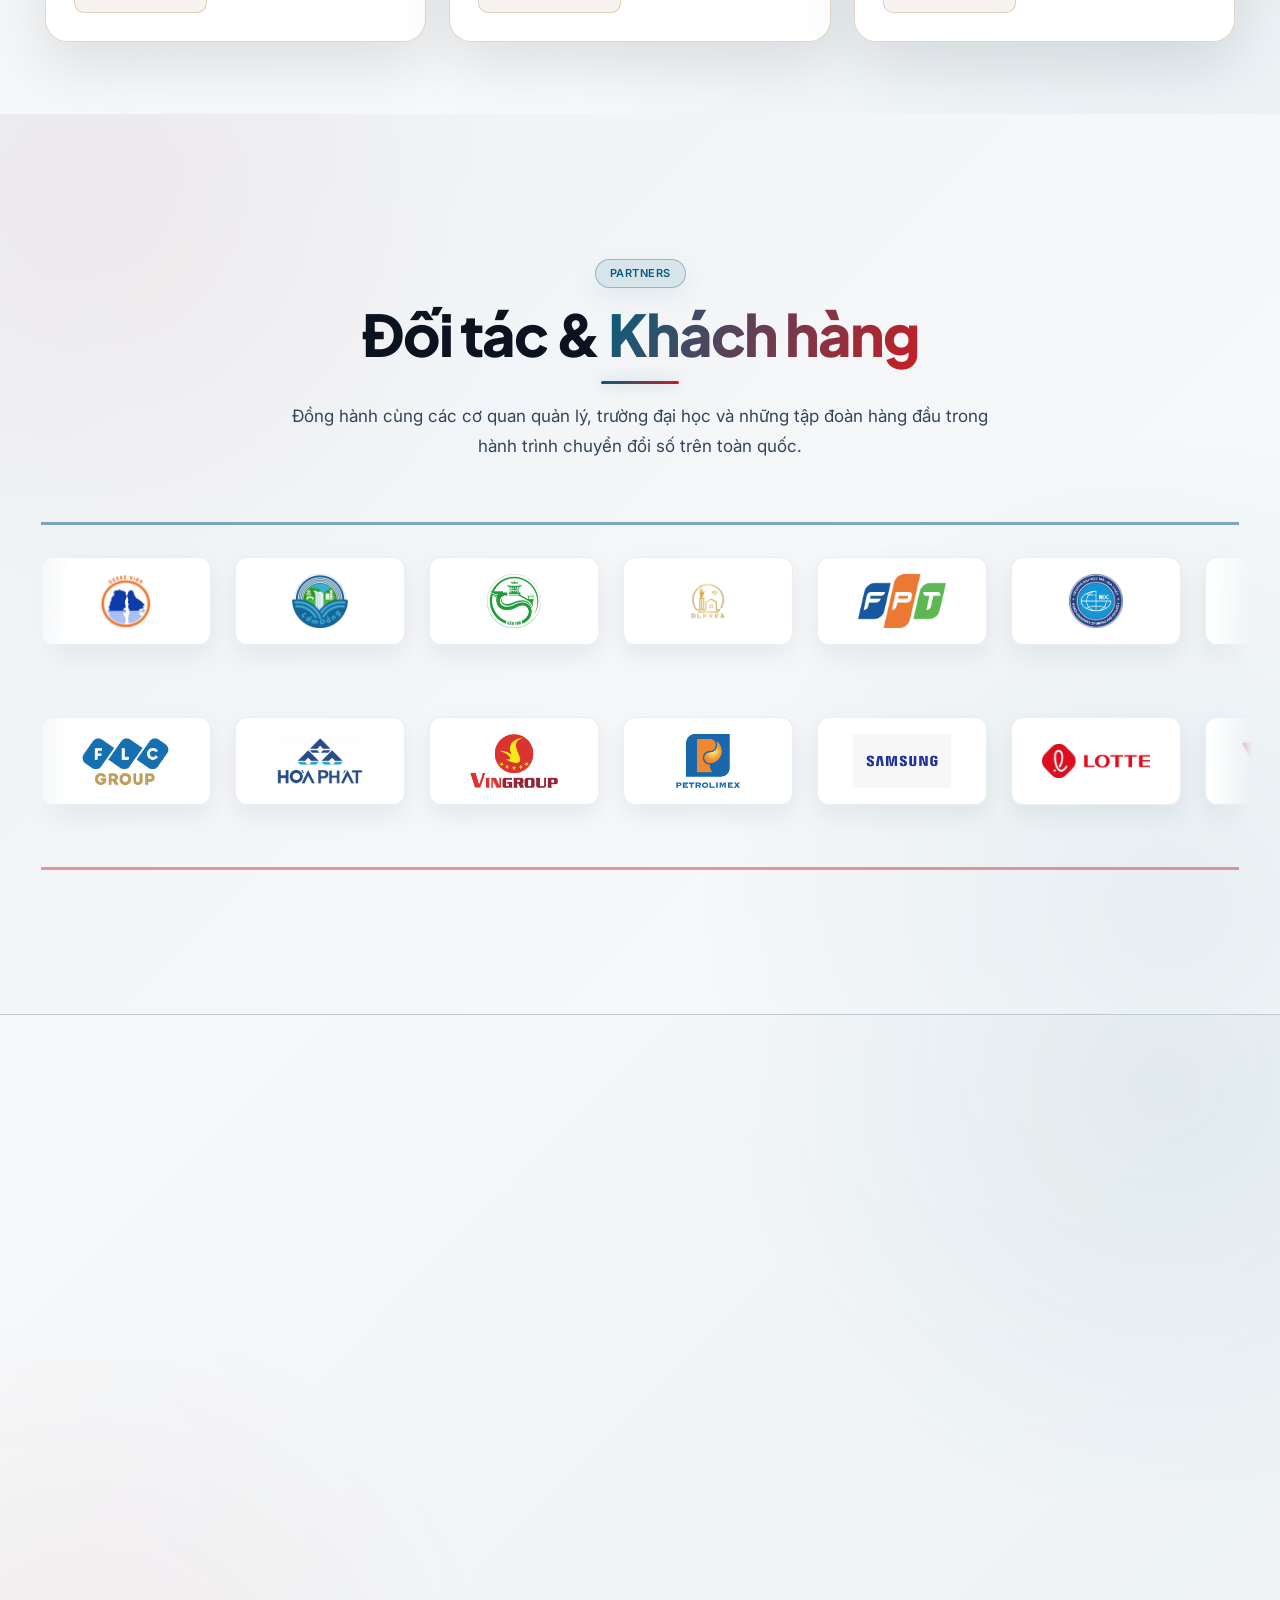
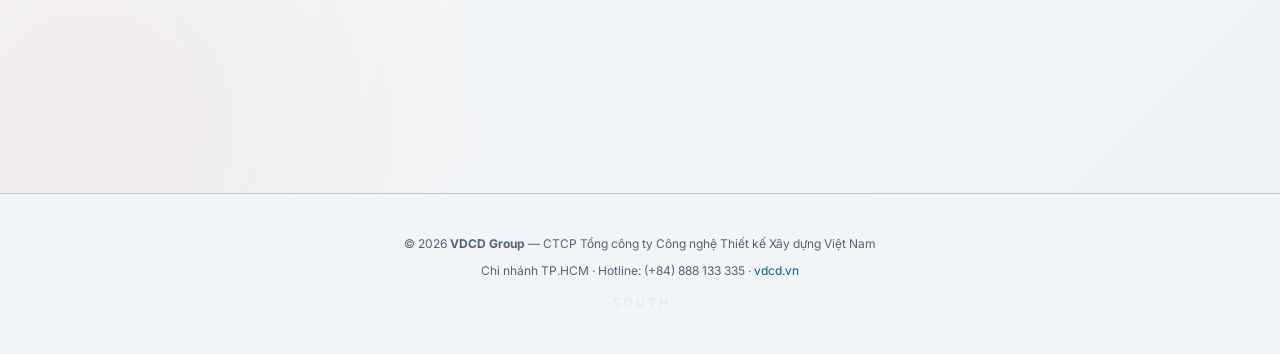
==== commit 7f28bbca: "show clear company photography and add visual section overviews" ====
--- a/index.html
+++ b/index.html
@@ -8360,6 +8360,7 @@
   }
 }
 </style>
+<link rel="stylesheet" href="_resources/css/presentation-photos.css">
 </head>
 <body>
 
@@ -9535,6 +9536,92 @@
 const presentationDecks = [...document.querySelectorAll('[data-deck]')];
 let lastActivePresentationDeck = null;
 
+// Covers use the existing VDCD photo library; copy and photography occupy separate areas.
+const deckOverviewImages = {
+  'phap-ly': [
+    ['legal/gcn-dang-ky-doanh-nghiep-mat-truoc.png', 'Giấy chứng nhận đăng ký doanh nghiệp · Mặt trước'],
+    ['legal/gcn-dang-ky-doanh-nghiep-mat-sau.png', 'Giấy chứng nhận đăng ký doanh nghiệp · Mặt sau']
+  ],
+  'he-sinh-thai': [
+    ['presentation/eco-timelapse.jpg', 'Auto Timelapse'],
+    ['presentation/eco-auto-agri.jpg', 'Auto Agri'],
+    ['presentation/eco-vietflycam.jpg', 'Vietflycam'],
+    ['presentation/eco-drone-cleaning.jpg', 'Drone Cleaning'],
+    ['presentation/eco-trac-dia-so.jpg', 'Trắc địa số'],
+    ['presentation/eco-smartscale.jpg', 'Smartscale'],
+    ['presentation/eco-bimv.jpg', 'BIMV']
+  ],
+  'nang-luc': [
+    ['presentation/core-survey-uav.jpg', 'Khảo sát UAV'],
+    ['presentation/core-bim-gis.jpg', 'BIM & GIS'],
+    ['presentation/core-digital-twin.jpg', 'Mô hình số'],
+    ['presentation/core-data-platform.jpg', 'Nền tảng phần mềm']
+  ],
+  'thuc-trang': [
+    ['presentation/eco-vietflycam.jpg', 'Dữ liệu hiện trường'],
+    ['presentation/eco-timelapse.jpg', 'Giám sát tiến độ'],
+    ['presentation/core-data-platform.jpg', 'Quản trị dữ liệu']
+  ],
+  'giai-phap': [
+    ['presentation/solution-agriculture.jpg', 'Nông nghiệp & Lâm nghiệp'],
+    ['presentation/solution-industrial.jpg', 'Hạ tầng & Công nghiệp'],
+    ['presentation/solution-tourism.jpg', 'Du lịch & Di sản số'],
+    ['presentation/solution-smart-city.jpg', 'Đô thị thông minh']
+  ]
+};
+
+function preparePhotoSlide(slide, sectionId) {
+  if (slide.classList.contains('tech-centers-intro')) return;
+
+  const overview = slide.classList.contains('deck-intro-slide') ? deckOverviewImages[sectionId] : null;
+  const existingMedia = slide.querySelector('.tech-center-media');
+  const imageSource = slide.style.getPropertyValue('--slide-image').match(/url\(["']?([^"')]+)["']?\)/)?.[1];
+  if (!overview && !existingMedia && !imageSource) return;
+
+  slide.classList.add('photo-slide');
+  const copy = existingMedia ? slide.querySelector('.tech-center-slide-content') : document.createElement('div');
+  copy.classList.add('photo-slide-copy');
+  if (!existingMedia) {
+    copy.append(...slide.childNodes);
+    slide.append(copy);
+  }
+
+  const media = existingMedia || document.createElement('figure');
+  media.classList.add('photo-slide-media');
+  if (overview) {
+    slide.classList.add('photo-slide--overview');
+    media.classList.add('photo-slide-media--overview');
+    media.dataset.overviewCount = String(overview.length);
+    overview.forEach(([source, label]) => {
+      const tile = document.createElement('div');
+      tile.className = 'overview-photo';
+      if (/(core-(bim-gis|data-platform)|eco-trac-dia-so|solution-agriculture)\./.test(source)) tile.classList.add('overview-photo--contain');
+      const img = document.createElement('img');
+      img.src = `_resources/images/${source}`;
+      img.alt = label;
+      img.loading = 'lazy';
+      img.decoding = 'async';
+      const caption = document.createElement('span');
+      caption.className = 'overview-photo-label';
+      caption.textContent = label;
+      tile.append(img, caption);
+      media.append(tile);
+    });
+    if (sectionId === 'phap-ly') media.classList.add('photo-slide-media--documents');
+  } else if (imageSource) {
+    const img = document.createElement('img');
+    img.src = imageSource;
+    img.alt = copy.querySelector('h3, h4')?.textContent.trim() || '';
+    img.loading = 'lazy';
+    img.decoding = 'async';
+    media.append(img);
+    if (/(core-(ai-forest|bim-gis|data-platform)|eco-trac-dia-so|solution-(agriculture|land|mining|security))\./.test(imageSource)) {
+      slide.classList.add('photo-slide--contain');
+    }
+  }
+  if (!existingMedia) slide.append(media);
+}
+
 presentationDecks.forEach((deck, deckIndex) => {
   const track = deck.querySelector('.deck-track');
   const slides = track ? [...track.children] : [];
@@ -9557,6 +9644,7 @@
   deck.setAttribute('tabindex', '0');
 
   slides.forEach((slide, index) => {
+    preparePhotoSlide(slide, deck.closest('section')?.id);
     const slideTitle = slide.dataset.slideTitle || slide.querySelector('h3, h4, .solution-path-title')?.textContent?.trim();
     slide.classList.add('deck-slide');
     slide.setAttribute('role', 'group');
@@ -10748,19 +10836,30 @@
   }
 
   function buildSlides(solution) {
-    const contentChunks = chunkItems(solution.content);
-    const slides = contentChunks.map((items, index) => ({
+    const contentChunks = chunkItems(solution.content, 3);
+    const slides = [{
+      type: 'overview',
+      navLabel: 'Tổng quan',
+      eyebrow: 'Tổng quan giải pháp',
+      title: solution.title,
+      lead: solution.summary,
+      technologies: solution.technologies,
+      items: [],
+      icon: solution.icon,
+      image: solution.illustrationImage,
+      imageAlt: solution.illustrationImageAlt
+    }, ...contentChunks.map((items, index) => ({
       type: 'bullets',
       navLabel: contentChunks.length > 1 ? `Giải pháp ${index + 1}/${contentChunks.length}` : 'Giải pháp',
-      eyebrow: index === 0 ? 'Phạm vi giải pháp' : 'Phạm vi giải pháp · Tiếp theo',
+      eyebrow: 'Phạm vi giải pháp',
       title: solution.title,
-      lead: index === 0 ? solution.summary : '',
-      technologies: index === 0 ? solution.technologies : [],
+      lead: '',
+      technologies: [],
       items,
       icon: solution.icon,
       image: solution.illustrationImage,
       imageAlt: solution.illustrationImageAlt
-    }));
+    }))];
     slides.push(
       { type: 'bullets', navLabel: 'Ứng dụng', eyebrow: 'Ứng dụng thực tế', title: 'Ứng dụng trong vận hành', lead: '', technologies: [], items: solution.applications, icon: 'fa-diagram-project', image: solution.applicationImage, imageAlt: solution.applicationImageAlt },
       { type: 'value', navLabel: 'Giá trị', eyebrow: 'Giá trị cốt lõi', title: 'Giá trị mang lại', items: solution.value, icon: 'fa-gem' },
@@ -10834,7 +10933,7 @@
       body = `<ul class="solution-explorer-bullets">${slide.items.map(item => `<li>${escapeHTML(item)}</li>`).join('')}</ul>`;
     } else if (slide.type === 'value') {
       body = `<div class="solution-explorer-value-grid">${slide.items.map(item => `<p class="solution-explorer-value">${escapeHTML(item)}</p>`).join('')}</div>`;
-    } else {
+    } else if (slide.type !== 'overview') {
       body = `<div class="solution-explorer-chip-grid">${slide.items.map(item => `<div class="solution-explorer-chip"><i class="fas ${escapeHTML(slide.itemIcon)}" aria-hidden="true"></i><span>${escapeHTML(item)}</span></div>`).join('')}</div>`;
     }
     const returnButton = isFinal ? `<button class="solution-explorer-return" type="button" data-solution-action="back-to-list"><i class="fas fa-list" aria-hidden="true"></i> Quay lại danh sách giải pháp</button>` : '';
--- a/_resources/css/presentation-photos.css
+++ b/_resources/css/presentation-photos.css
@@ -0,0 +1,341 @@
+/* Photography stays opaque and unfiltered. A white copy rail supplies contrast. */
+html[data-theme="light"] .has-deck-cover:is(#phap-ly, #trung-tam-cong-nghe, #he-sinh-thai, #nang-luc, #thuc-trang, #giai-phap) .presentation-deck .deck-slide.photo-slide {
+  display: grid;
+  grid-template-columns: 39% minmax(0, 1fr);
+  grid-template-rows: minmax(0, 1fr);
+  align-items: stretch;
+  justify-content: normal;
+  padding: 0;
+  background: #fff;
+}
+html[data-theme="light"] .has-deck-cover:is(#phap-ly, #trung-tam-cong-nghe, #he-sinh-thai, #nang-luc, #thuc-trang, #giai-phap) .presentation-deck .deck-slide.photo-slide::before,
+html[data-theme="light"] .has-deck-cover:is(#phap-ly, #trung-tam-cong-nghe, #he-sinh-thai, #nang-luc, #thuc-trang, #giai-phap) .presentation-deck .deck-slide.photo-slide::after {
+  display: none;
+  content: none;
+}
+html[data-theme="light"] .has-deck-cover:is(#phap-ly, #trung-tam-cong-nghe, #he-sinh-thai, #nang-luc, #thuc-trang, #giai-phap) .photo-slide > .photo-slide-copy {
+  position: relative;
+  inset: auto;
+  z-index: 2;
+  grid-column: 1;
+  grid-row: 1;
+  display: flex;
+  flex-direction: column;
+  justify-content: center;
+  align-items: flex-start;
+  gap: 0;
+  width: 100%;
+  min-width: 0;
+  min-height: 0;
+  max-width: none;
+  margin: 0;
+  padding: clamp(58px, 7vh, 86px) clamp(30px, 3vw, 54px) clamp(74px, 9vh, 100px);
+  overflow: auto;
+  scrollbar-width: thin;
+  background: #fff;
+  border-right: 1px solid #e1e8ed;
+  opacity: 1;
+  filter: none;
+  transform: none;
+  color: #102331;
+}
+html[data-theme="light"] .has-deck-cover:is(#phap-ly, #trung-tam-cong-nghe, #he-sinh-thai, #nang-luc, #thuc-trang, #giai-phap) .photo-slide-copy > * {
+  position: relative;
+  inset: auto;
+  max-width: 100%;
+  opacity: 1;
+  transform: none;
+}
+html[data-theme="light"] .has-deck-cover:is(#phap-ly, #trung-tam-cong-nghe, #he-sinh-thai, #nang-luc, #thuc-trang, #giai-phap) .photo-slide-copy :is(h3, h4) {
+  margin: 0 0 24px;
+  color: #102331;
+  font-size: clamp(32px, 3.05vw, 56px);
+  line-height: 1.08;
+  letter-spacing: -0.045em;
+  text-shadow: none;
+  text-wrap: balance;
+}
+html[data-theme="light"] .has-deck-cover:is(#phap-ly, #trung-tam-cong-nghe, #he-sinh-thai, #nang-luc, #thuc-trang, #giai-phap) .photo-slide-copy p {
+  max-width: 100%;
+  min-height: 0;
+  margin: 0 0 24px;
+  color: #34495b;
+  font-size: clamp(17px, 1.3vw, 23px);
+  font-weight: 550;
+  line-height: 1.55;
+  text-shadow: none;
+}
+.photo-slide-copy :is(.deck-intro-kicker, .cap-card-top, .eco-card-head, .issue-kicker, .sol-number, .tech-center-index) {
+  flex-shrink: 0;
+  margin: 0 0 24px;
+  color: var(--section-accent);
+  font-size: clamp(11px, 0.95vw, 15px);
+  font-weight: 800;
+  letter-spacing: 0.12em;
+  line-height: 1.45;
+}
+html[data-theme="light"] .has-deck-cover:is(#phap-ly, #trung-tam-cong-nghe, #he-sinh-thai, #nang-luc, #thuc-trang, #giai-phap) .photo-slide-copy :is(.cap-watermark, .cap-icon, .eco-icon, .issue-icon, .icon) { display: none; }
+html[data-theme="light"] .has-deck-cover:is(#phap-ly, #trung-tam-cong-nghe, #he-sinh-thai, #nang-luc, #thuc-trang, #giai-phap) .photo-slide-copy :is(.cap-tags, .sol-tags) {
+  display: flex;
+  flex-wrap: wrap;
+  gap: 8px;
+  margin: 0 0 20px;
+}
+html[data-theme="light"] .has-deck-cover:is(#phap-ly, #trung-tam-cong-nghe, #he-sinh-thai, #nang-luc, #thuc-trang, #giai-phap) .photo-slide-copy :is(.cap-tags, .sol-tags) span {
+  padding: 7px 10px;
+  font-size: 13px;
+  line-height: 1.4;
+}
+html[data-theme="light"] #giai-phap .photo-slide-copy .sol-links {
+  display: flex;
+  flex-wrap: wrap;
+  gap: 8px;
+  margin: 0;
+}
+html[data-theme="light"] #giai-phap .photo-slide-copy .sol-link { padding: 10px 12px; font-size: 14px; }
+.photo-slide-copy .issue-impact { margin-top: 0; font-size: clamp(15px, 1.05vw, 19px); }
+.photo-slide-copy .eco-link { margin-top: 8px; }
+.photo-slide-copy .tech-center-link {
+  color: var(--section-accent);
+  background: #f1f6f8;
+  border-color: #b9cbd5;
+  box-shadow: none;
+  backdrop-filter: none;
+}
+.photo-slide-copy .tech-center-link:hover { color: #fff; }
+html[data-theme="light"] .has-deck-cover:is(#phap-ly, #trung-tam-cong-nghe, #he-sinh-thai, #nang-luc, #thuc-trang, #giai-phap) .photo-slide > .photo-slide-media {
+  position: relative;
+  inset: auto;
+  z-index: 1;
+  grid-column: 2;
+  grid-row: 1;
+  display: block;
+  width: 100%;
+  height: 100%;
+  min-width: 0;
+  min-height: 0;
+  max-width: none;
+  overflow: hidden;
+  margin: 0;
+  padding: 0;
+  opacity: 1;
+  filter: none;
+  background: #edf2f5;
+}
+html[data-theme="light"] .has-deck-cover:is(#phap-ly, #trung-tam-cong-nghe, #he-sinh-thai, #nang-luc, #thuc-trang, #giai-phap) .photo-slide-media img {
+  display: block;
+  width: 100%;
+  height: 100%;
+  max-width: none;
+  object-fit: cover;
+  object-position: center;
+  opacity: 1;
+  filter: none;
+  transform: none;
+  border-radius: 0;
+}
+html[data-theme="light"] .has-deck-cover:is(#phap-ly, #trung-tam-cong-nghe, #he-sinh-thai, #nang-luc, #thuc-trang, #giai-phap) .photo-slide--contain .photo-slide-media img {
+  object-fit: contain;
+}
+html[data-theme="light"] .has-deck-cover:is(#phap-ly, #trung-tam-cong-nghe, #he-sinh-thai, #nang-luc, #thuc-trang, #giai-phap) .photo-slide-media .overview-photo--contain img {
+  object-fit: contain;
+}
+html[data-theme="light"] .has-deck-cover:is(#phap-ly, #trung-tam-cong-nghe, #he-sinh-thai, #nang-luc, #thuc-trang, #giai-phap) .photo-slide > .photo-slide-media--overview {
+  display: grid;
+  grid-template-columns: repeat(2, minmax(0, 1fr));
+  grid-auto-rows: minmax(0, 1fr);
+  gap: 5px;
+  padding: 5px;
+  background: #e4ebef;
+}
+.overview-photo { position: relative; min-width: 0; min-height: 0; overflow: hidden; }
+.overview-photo-label {
+  position: absolute;
+  left: 12px;
+  bottom: 12px;
+  max-width: calc(100% - 24px);
+  padding: 7px 10px;
+  border-radius: 5px;
+  color: #fff;
+  background: #102b3b;
+  font: 700 clamp(11px, 0.8vw, 14px)/1.4 var(--font);
+}
+.photo-slide-media--overview[data-overview-count="3"] .overview-photo:first-child,
+.photo-slide-media--overview[data-overview-count="7"] .overview-photo:first-child { grid-column: 1 / -1; }
+html[data-theme="light"] #phap-ly .photo-slide-media--documents .overview-photo img {
+  object-fit: contain;
+  padding: 18px 8px 56px;
+  background: #edf2f5;
+}
+
+/* Twelve photos fill the canvas; the copy occupies the remaining 2 × 2 cells. */
+html[data-theme="light"] #trung-tam-cong-nghe .presentation-deck .tech-centers-intro {
+  padding: 0;
+  background: #fff;
+}
+html[data-theme="light"] #trung-tam-cong-nghe .tech-centers-intro::before,
+html[data-theme="light"] #trung-tam-cong-nghe .tech-centers-intro::after { display: none; }
+html[data-theme="light"] #trung-tam-cong-nghe .tech-centers-mosaic {
+  position: absolute;
+  inset: 0;
+  z-index: 0;
+  display: grid;
+  grid-template-columns: repeat(4, minmax(0, 1fr));
+  grid-template-rows: repeat(4, minmax(0, 1fr));
+  width: 100%;
+  height: 100%;
+  gap: 5px;
+  margin: 0;
+  padding: 0;
+  border: 0;
+  border-radius: 0;
+  background: #e4ebef;
+  box-shadow: none;
+  backdrop-filter: none;
+  opacity: 1;
+  filter: none;
+  transform: none;
+}
+html[data-theme="light"] #trung-tam-cong-nghe .tech-centers-mosaic img {
+  width: 100%;
+  height: 100%;
+  min-height: 0;
+  aspect-ratio: auto;
+  border-radius: 0;
+  object-fit: cover;
+  opacity: 1;
+  filter: none;
+}
+.tech-centers-mosaic img:nth-child(9) { grid-area: 3 / 3; }
+.tech-centers-mosaic img:nth-child(10) { grid-area: 3 / 4; }
+.tech-centers-mosaic img:nth-child(11) { grid-area: 4 / 3; }
+.tech-centers-mosaic img:nth-child(12) { grid-area: 4 / 4; }
+html[data-theme="light"] #trung-tam-cong-nghe .tech-centers-intro-copy {
+  position: absolute;
+  z-index: 2;
+  left: 0;
+  bottom: 0;
+  width: calc(50% - 2px);
+  height: calc(50% - 2px);
+  display: flex;
+  flex-direction: column;
+  justify-content: center;
+  padding: clamp(24px, 3vw, 52px);
+  overflow: auto;
+  background: #fff;
+}
+html[data-theme="light"] #trung-tam-cong-nghe .tech-centers-intro-copy h3 {
+  max-width: 100%;
+  margin-bottom: 20px;
+  font-size: clamp(34px, 3.4vw, 62px);
+  line-height: 1.06;
+}
+html[data-theme="light"] #trung-tam-cong-nghe .tech-centers-intro-copy p {
+  max-width: 100%;
+  color: #34495b;
+  font-size: clamp(16px, 1.2vw, 21px);
+  line-height: 1.5;
+}
+.tech-centers-intro-copy .deck-intro-kicker { margin-bottom: 18px; font-size: 13px; }
+
+/* The nested solution slides follow the same contrast rule. */
+html[data-theme="light"] .solution-explorer .solution-explorer-slide.has-application-image {
+  display: grid;
+  grid-template-columns: 46% minmax(0, 1fr);
+  align-items: stretch;
+  padding: 0;
+  background: #fff;
+}
+html[data-theme="light"] .solution-explorer .has-application-image .solution-explorer-slide-copy {
+  grid-column: 1;
+  grid-row: 1;
+  width: 100%;
+  padding: clamp(32px, 3vw, 52px) clamp(28px, 3vw, 48px) 64px;
+  background: #fff;
+}
+html[data-theme="light"] .solution-explorer .solution-explorer-application-media {
+  position: relative;
+  inset: auto;
+  grid-column: 2;
+  grid-row: 1;
+  width: 100%;
+  min-height: 100%;
+  background: #edf2f5;
+}
+html[data-theme="light"] .solution-explorer .solution-explorer-application-media::after { display: none; }
+html[data-theme="light"] .solution-explorer .solution-explorer-application-media img {
+  position: sticky;
+  top: 0;
+  width: 100%;
+  height: calc(100svh - 140px);
+  object-fit: contain;
+  opacity: 1;
+  filter: none;
+  transform: none;
+  animation: none;
+}
+.solution-explorer .has-application-image .solution-explorer-title { font-size: clamp(30px, 2.75vw, 48px); line-height: 1.1; }
+.solution-explorer .has-application-image .solution-explorer-lead { font-size: clamp(16px, 1.2vw, 21px); }
+.solution-explorer .has-application-image .solution-explorer-bullets li { font-size: clamp(16px, 1.15vw, 20px); }
+
+@media (max-width: 900px) {
+  html[data-theme="light"] .has-deck-cover:is(#phap-ly, #trung-tam-cong-nghe, #he-sinh-thai, #nang-luc, #thuc-trang, #giai-phap) .presentation-deck .deck-slide.photo-slide {
+    display: flex;
+    flex-direction: column;
+    justify-content: flex-start;
+    overflow-y: auto;
+  }
+  html[data-theme="light"] .has-deck-cover:is(#phap-ly, #trung-tam-cong-nghe, #he-sinh-thai, #nang-luc, #thuc-trang, #giai-phap) .photo-slide > .photo-slide-copy {
+    flex: 0 0 auto;
+    order: 2;
+    padding: 28px 44px 76px;
+    overflow: visible;
+    border: 0;
+  }
+  html[data-theme="light"] .has-deck-cover:is(#phap-ly, #trung-tam-cong-nghe, #he-sinh-thai, #nang-luc, #thuc-trang, #giai-phap) .photo-slide > .photo-slide-media {
+    flex: 0 0 auto;
+    order: 1;
+    height: clamp(250px, 42svh, 380px);
+  }
+  html[data-theme="light"] .has-deck-cover:is(#phap-ly, #trung-tam-cong-nghe, #he-sinh-thai, #nang-luc, #thuc-trang, #giai-phap) .photo-slide-copy :is(h3, h4) { font-size: clamp(29px, 6vw, 42px); margin-bottom: 18px; }
+  html[data-theme="light"] .has-deck-cover:is(#phap-ly, #trung-tam-cong-nghe, #he-sinh-thai, #nang-luc, #thuc-trang, #giai-phap) .photo-slide-copy p { font-size: 17px; margin-bottom: 18px; }
+  .photo-slide-copy :is(.deck-intro-kicker, .cap-card-top, .eco-card-head, .issue-kicker, .sol-number, .tech-center-index) { margin-bottom: 16px; font-size: 11px; }
+  .overview-photo-label { left: 6px; bottom: 6px; max-width: calc(100% - 12px); padding: 4px 6px; font-size: 10px; }
+  html[data-theme="light"] #he-sinh-thai .photo-slide > .photo-slide-media--overview { height: 440px; }
+  html[data-theme="light"] #trung-tam-cong-nghe .presentation-deck .tech-centers-intro {
+    display: flex;
+    flex-direction: column;
+    padding: 0;
+  }
+  html[data-theme="light"] #trung-tam-cong-nghe .tech-centers-mosaic {
+    position: relative;
+    flex: 0 0 auto;
+    grid-template-columns: repeat(3, minmax(0, 1fr));
+    grid-template-rows: repeat(4, minmax(0, 1fr));
+    height: clamp(290px, 48svh, 440px);
+  }
+  html[data-theme="light"] #trung-tam-cong-nghe .tech-centers-mosaic img { grid-area: auto; }
+  html[data-theme="light"] #trung-tam-cong-nghe .tech-centers-intro-copy {
+    position: relative;
+    inset: auto;
+    flex: 0 0 auto;
+    order: 2;
+    width: 100%;
+    height: auto;
+    padding: 28px 44px 76px;
+    overflow: visible;
+  }
+  html[data-theme="light"] #trung-tam-cong-nghe .tech-centers-intro-copy h3 { font-size: clamp(30px, 6vw, 42px); }
+  html[data-theme="light"] .solution-explorer .solution-explorer-slide.has-application-image { display: flex; flex-direction: column; }
+  html[data-theme="light"] .solution-explorer .solution-explorer-application-media { order: 0; flex: 0 0 auto; min-height: 0; }
+  html[data-theme="light"] .solution-explorer .solution-explorer-application-media img { position: static; height: 300px; }
+  html[data-theme="light"] .solution-explorer .has-application-image .solution-explorer-slide-copy { order: 1; padding: 28px 36px 64px; }
+}
+
+@media (max-height: 760px) and (min-width: 901px) {
+  html[data-theme="light"] .has-deck-cover:is(#phap-ly, #trung-tam-cong-nghe, #he-sinh-thai, #nang-luc, #thuc-trang, #giai-phap) .photo-slide > .photo-slide-copy { padding-top: 36px; padding-bottom: 56px; justify-content: flex-start; }
+  html[data-theme="light"] .has-deck-cover:is(#phap-ly, #trung-tam-cong-nghe, #he-sinh-thai, #nang-luc, #thuc-trang, #giai-phap) .photo-slide-copy :is(h3, h4) { font-size: clamp(30px, 2.7vw, 42px); margin-bottom: 18px; }
+  html[data-theme="light"] #trung-tam-cong-nghe .tech-centers-intro-copy { padding: 22px 32px; justify-content: flex-start; }
+  html[data-theme="light"] #trung-tam-cong-nghe .tech-centers-intro-copy h3 { font-size: 36px; margin-bottom: 14px; }
+  .tech-centers-intro-copy .deck-intro-kicker { margin-bottom: 12px; }
+}
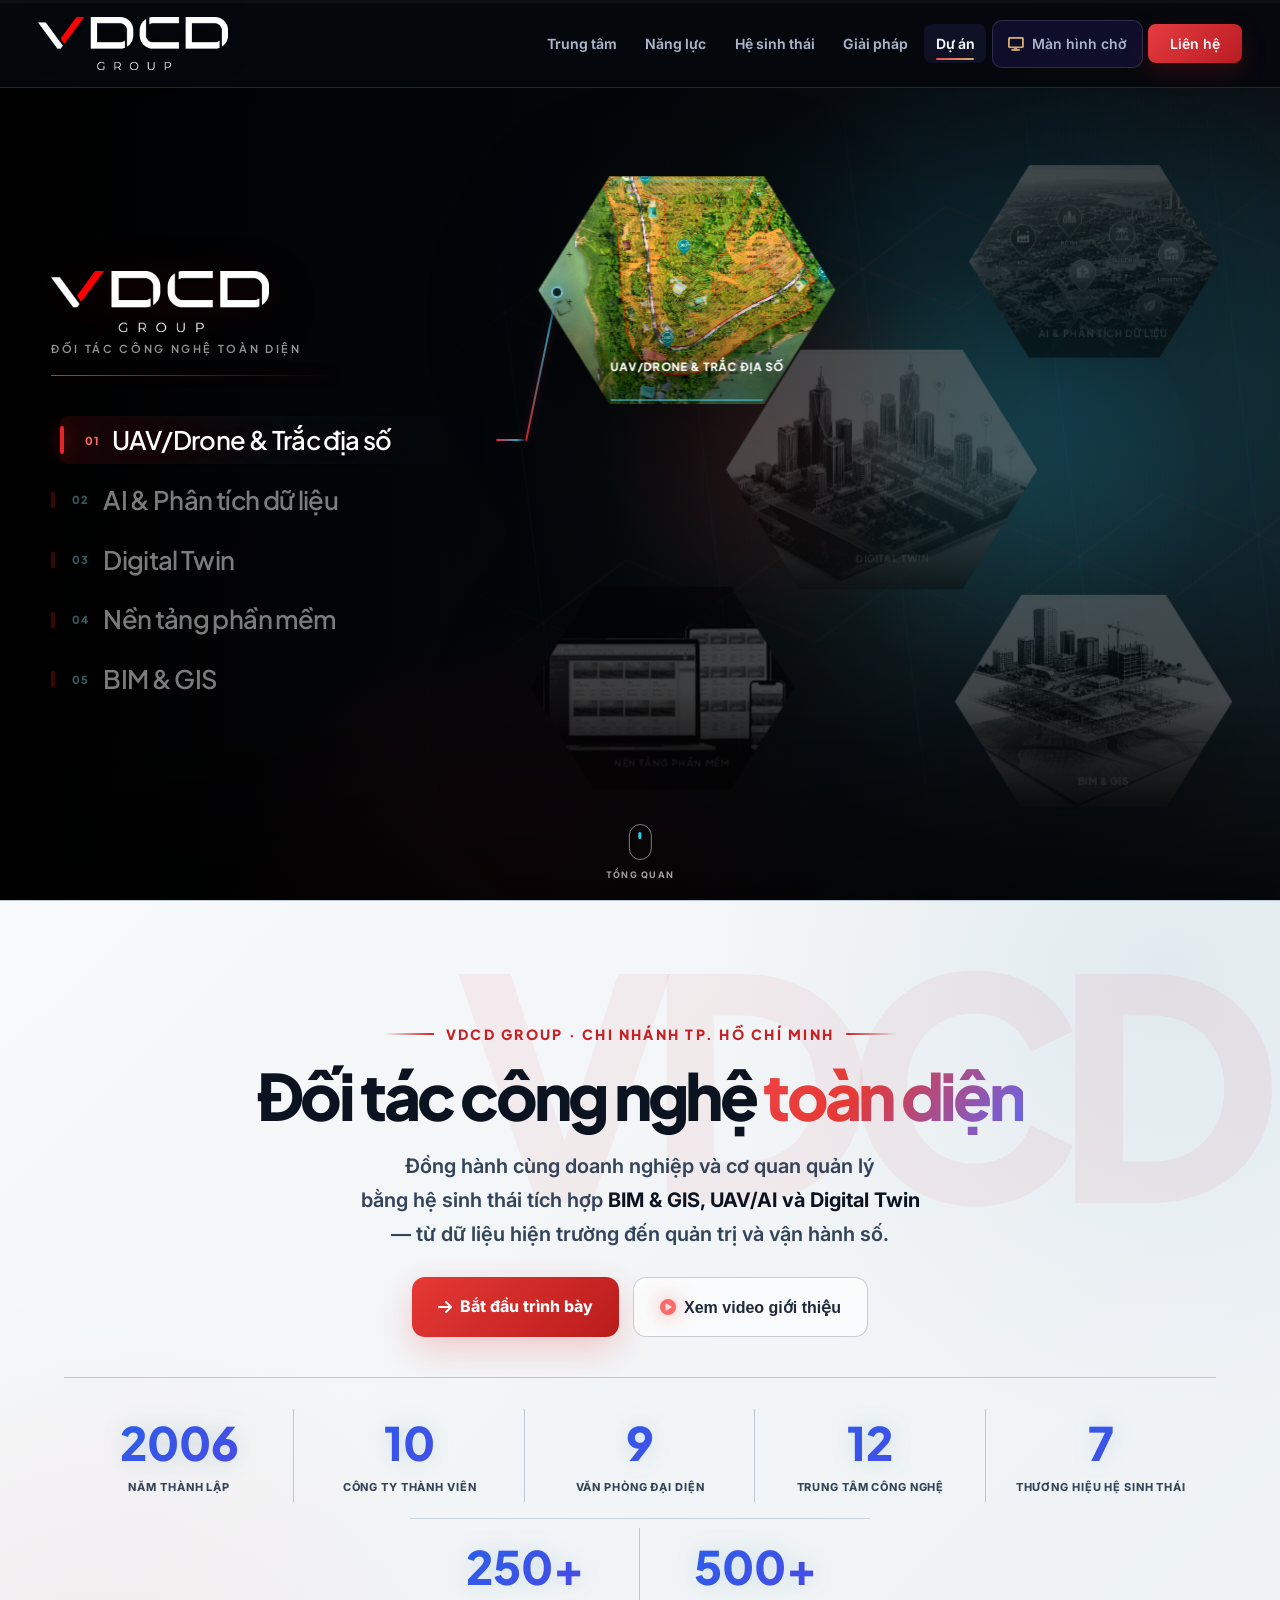
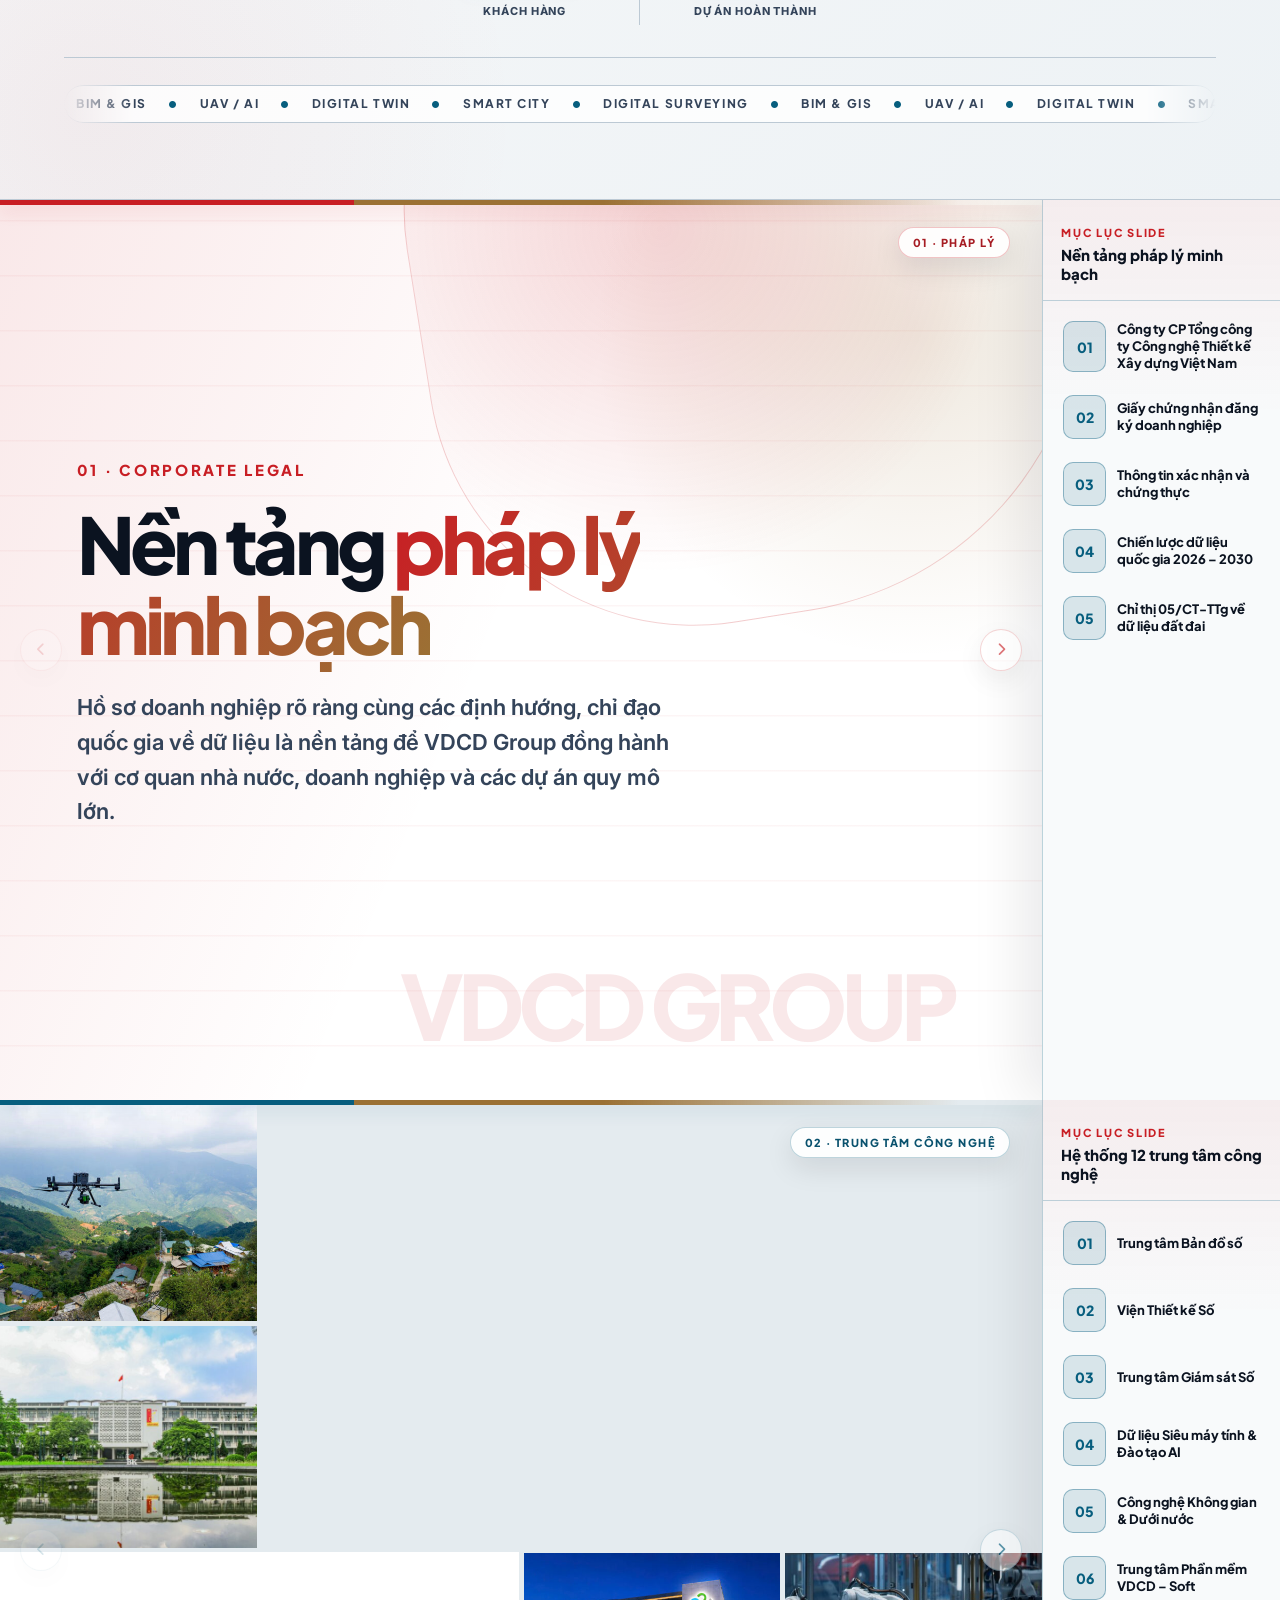
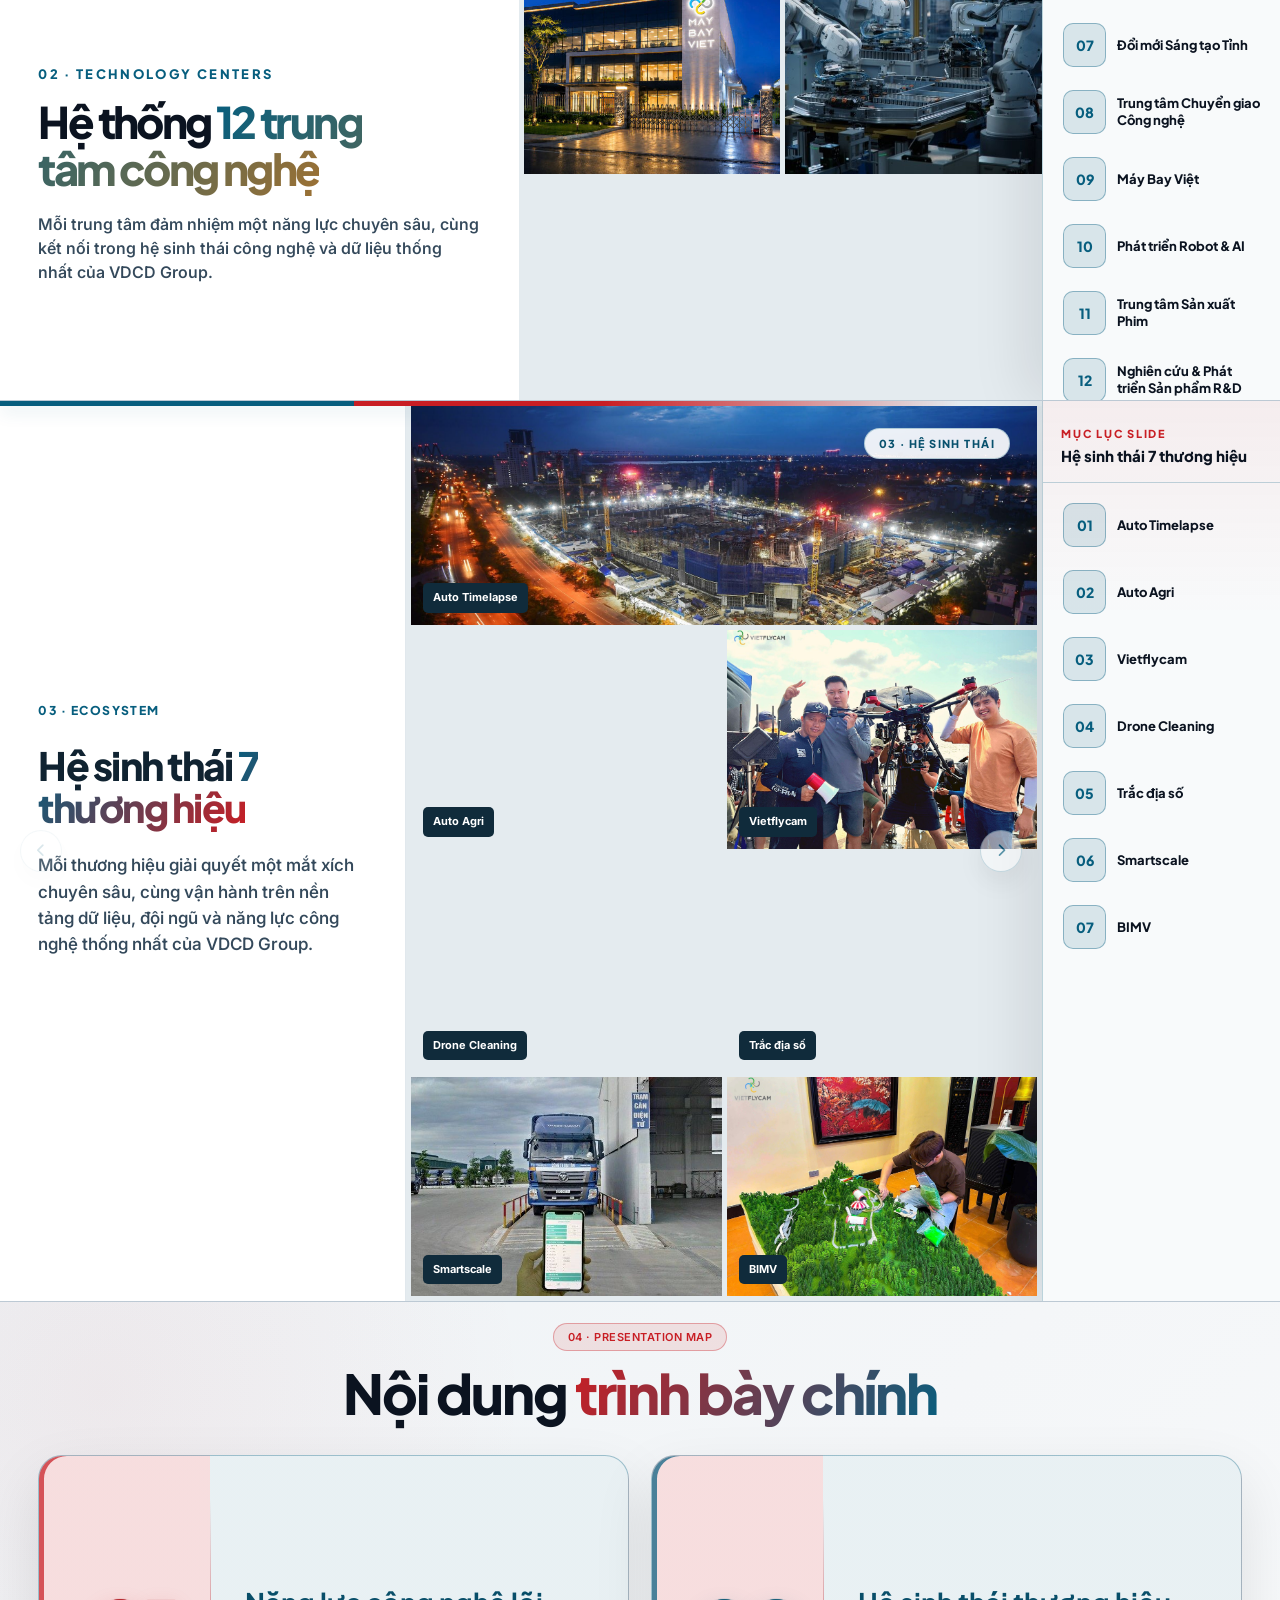
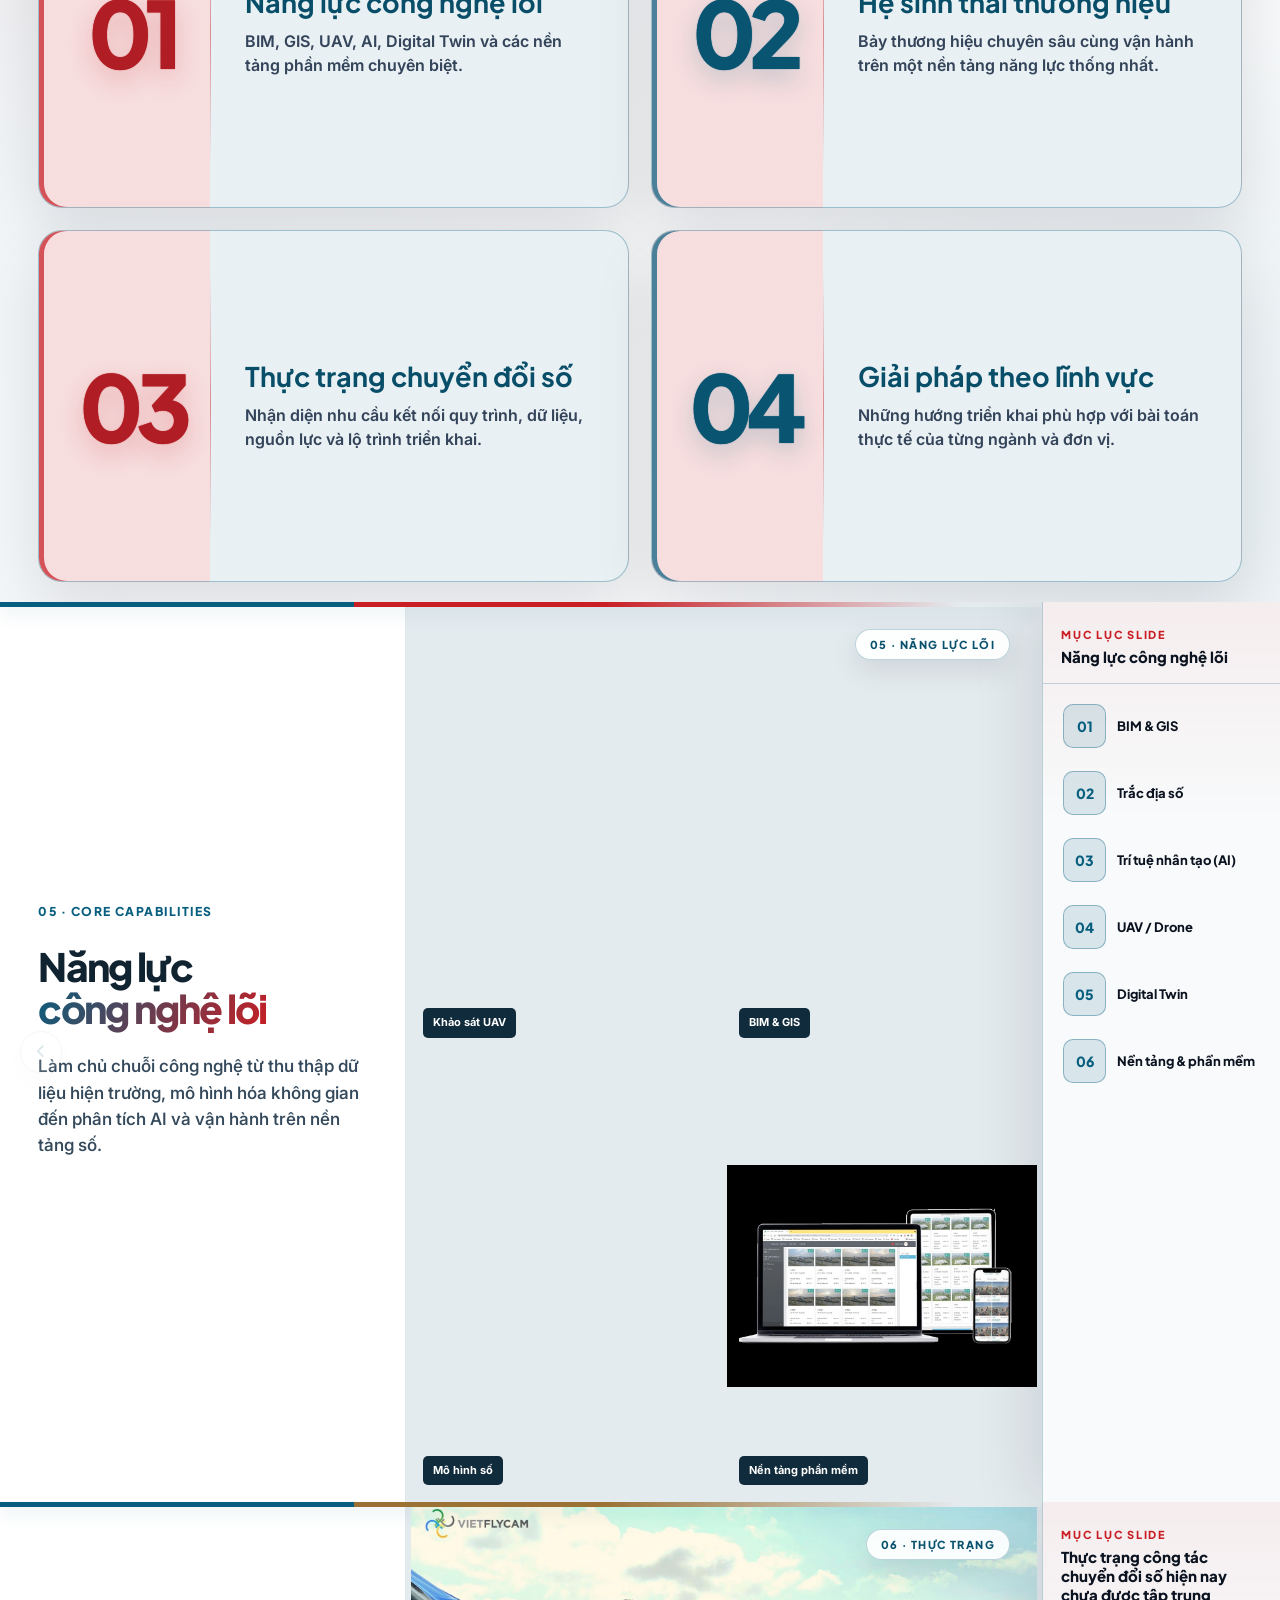
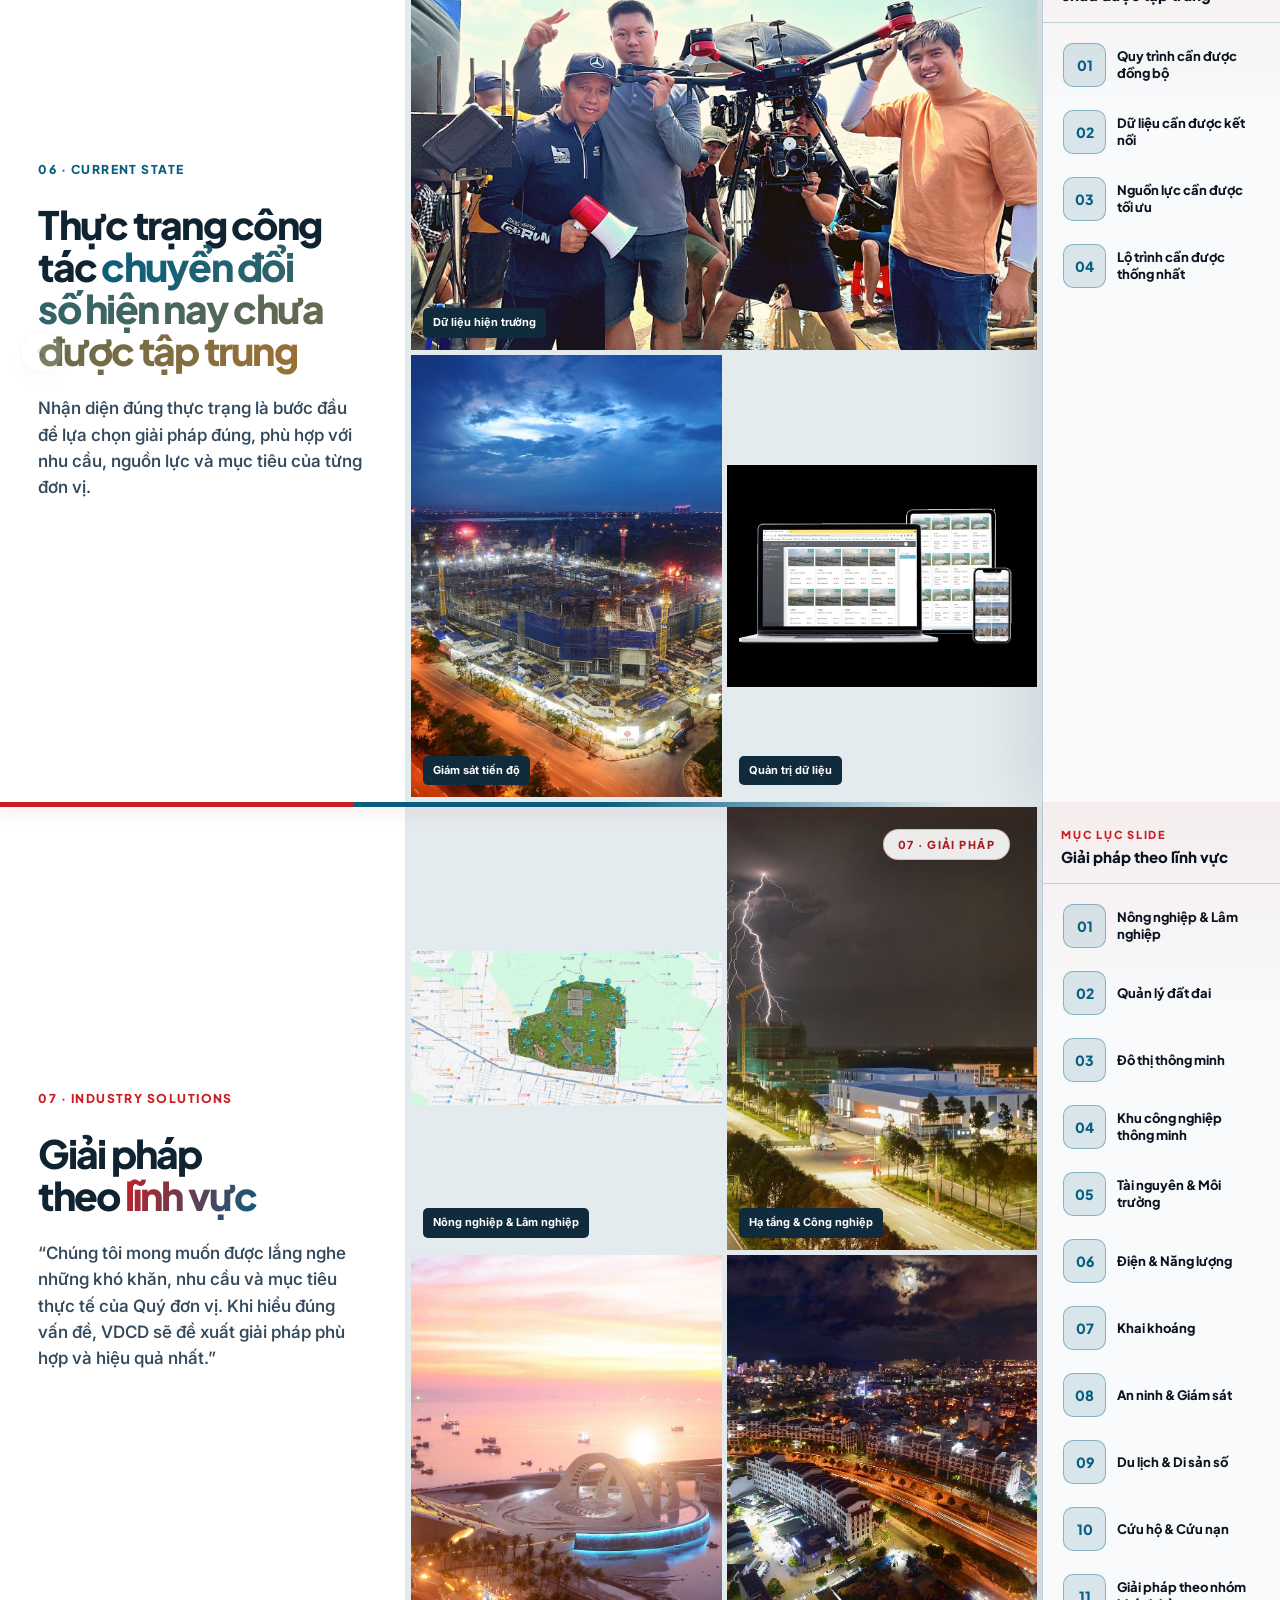
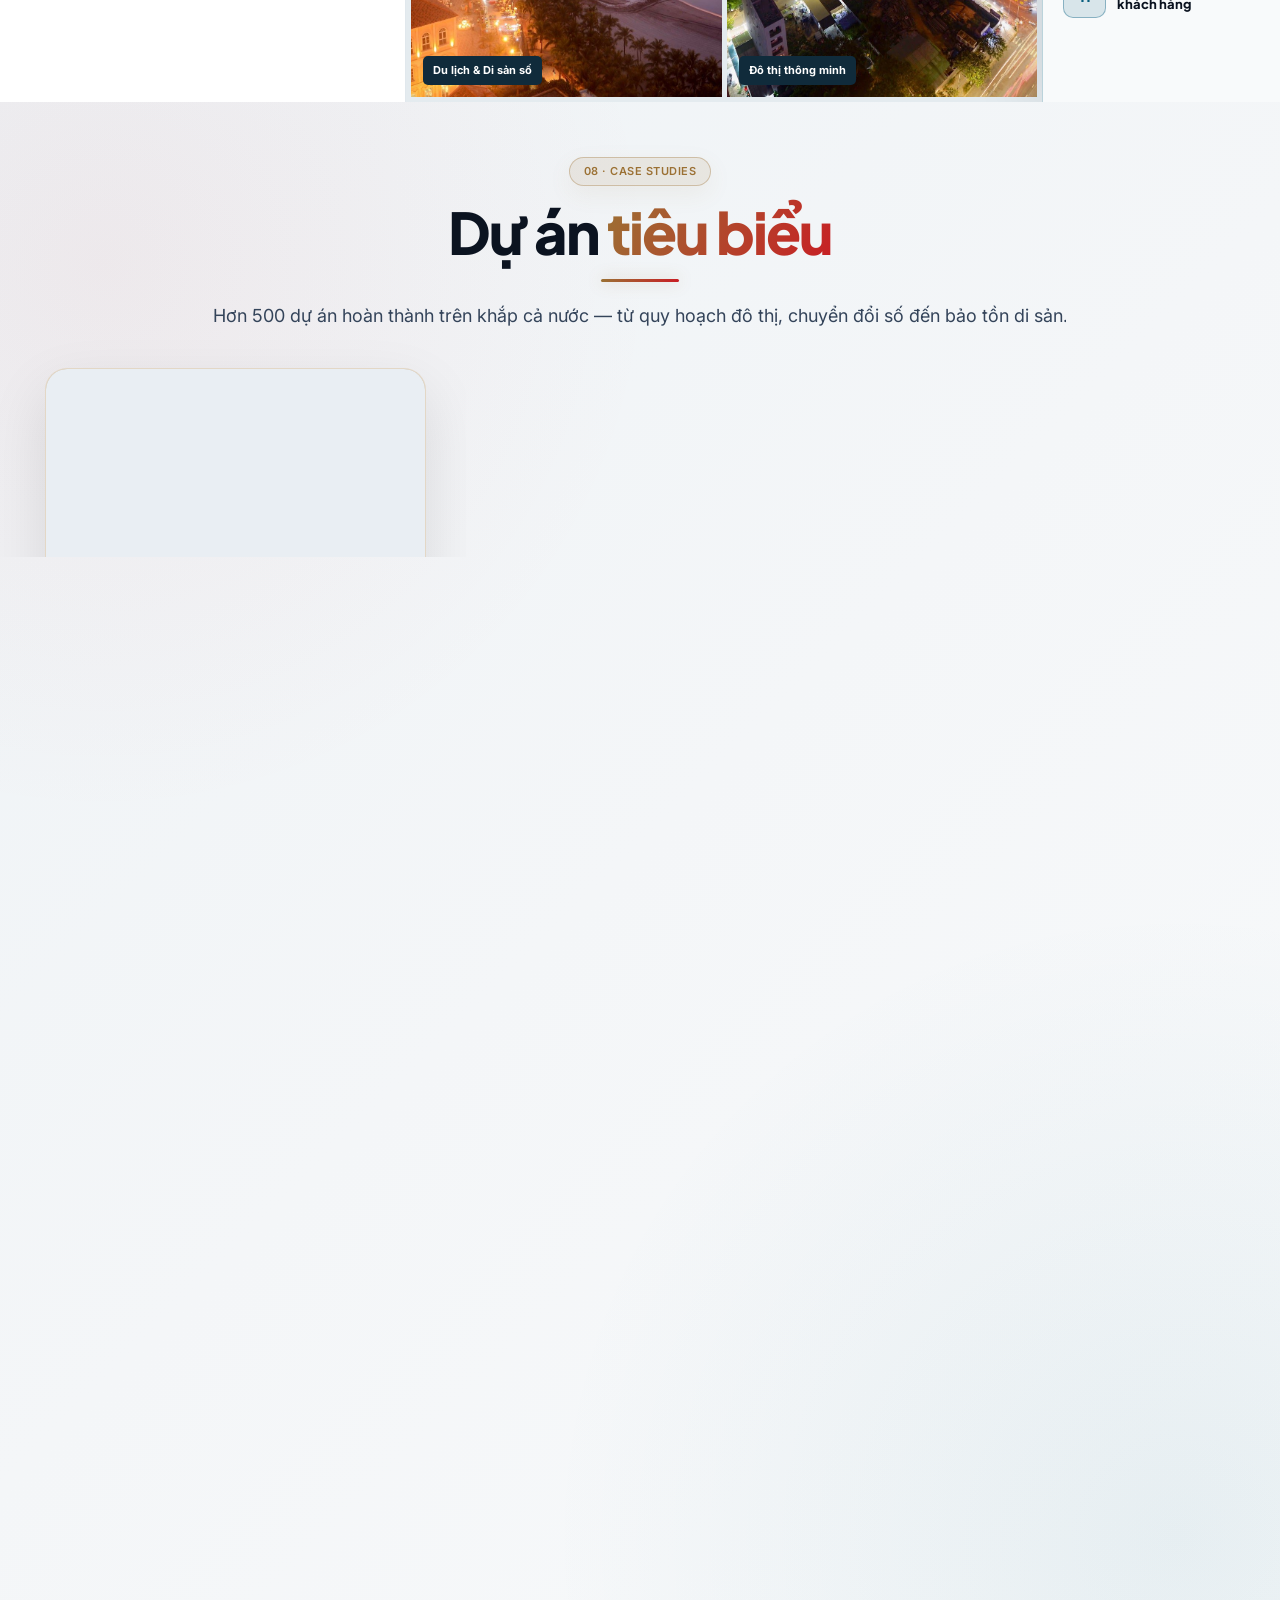
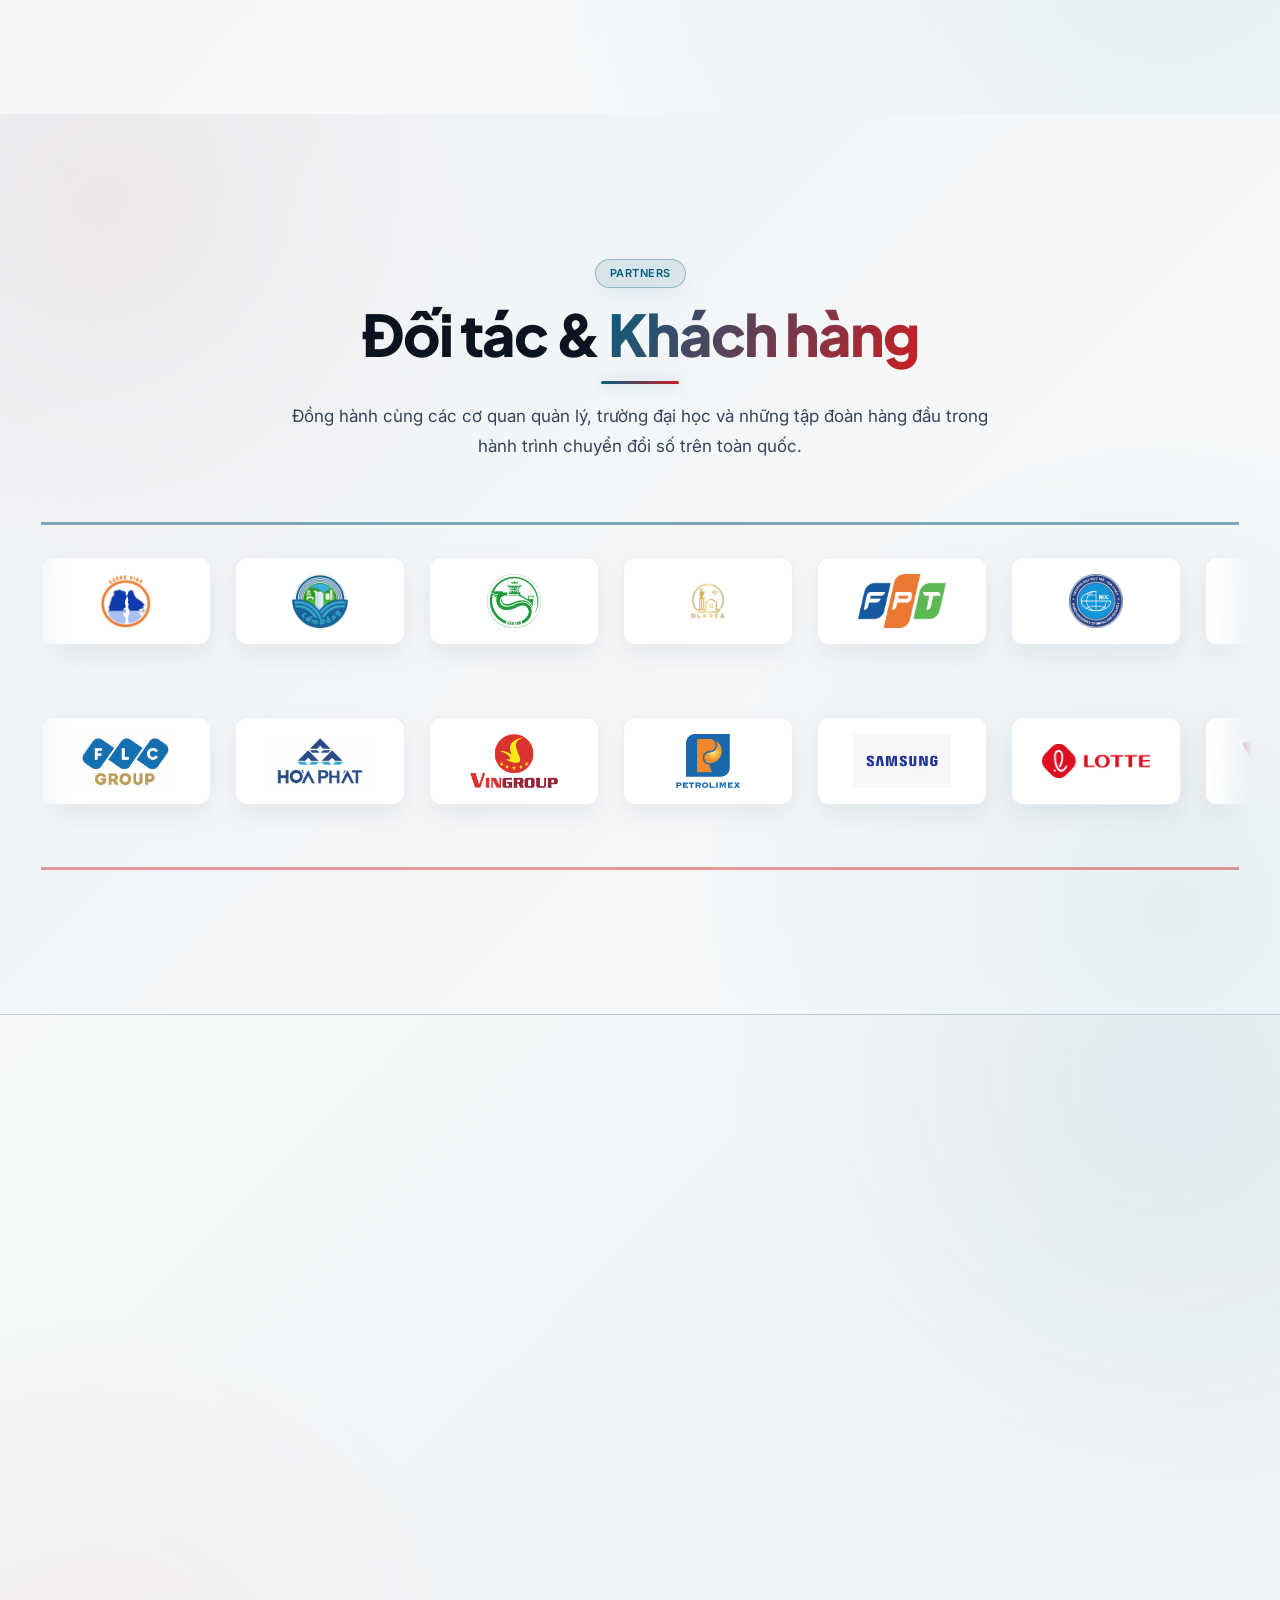
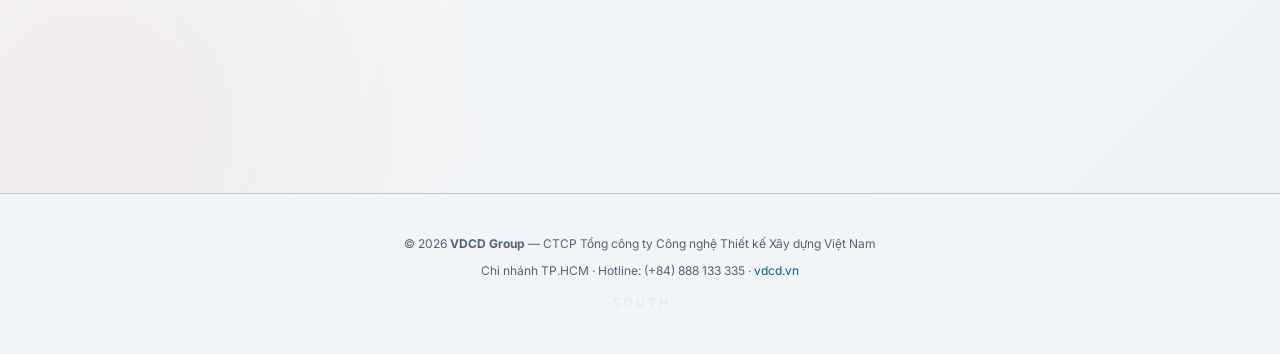
==== commit 415f4aaf: "restore text-only legal overview slide" ====
--- a/index.html
+++ b/index.html
@@ -9538,10 +9538,6 @@
 
 // Covers use the existing VDCD photo library; copy and photography occupy separate areas.
 const deckOverviewImages = {
-  'phap-ly': [
-    ['legal/gcn-dang-ky-doanh-nghiep-mat-truoc.png', 'Giấy chứng nhận đăng ký doanh nghiệp · Mặt trước'],
-    ['legal/gcn-dang-ky-doanh-nghiep-mat-sau.png', 'Giấy chứng nhận đăng ký doanh nghiệp · Mặt sau']
-  ],
   'he-sinh-thai': [
     ['presentation/eco-timelapse.jpg', 'Auto Timelapse'],
     ['presentation/eco-auto-agri.jpg', 'Auto Agri'],
@@ -9607,7 +9603,6 @@
       tile.append(img, caption);
       media.append(tile);
     });
-    if (sectionId === 'phap-ly') media.classList.add('photo-slide-media--documents');
   } else if (imageSource) {
     const img = document.createElement('img');
     img.src = imageSource;
--- a/_resources/css/presentation-photos.css
+++ b/_resources/css/presentation-photos.css
@@ -162,11 +162,6 @@
 }
 .photo-slide-media--overview[data-overview-count="3"] .overview-photo:first-child,
 .photo-slide-media--overview[data-overview-count="7"] .overview-photo:first-child { grid-column: 1 / -1; }
-html[data-theme="light"] #phap-ly .photo-slide-media--documents .overview-photo img {
-  object-fit: contain;
-  padding: 18px 8px 56px;
-  background: #edf2f5;
-}
 
 /* Twelve photos fill the canvas; the copy occupies the remaining 2 × 2 cells. */
 html[data-theme="light"] #trung-tam-cong-nghe .presentation-deck .tech-centers-intro {
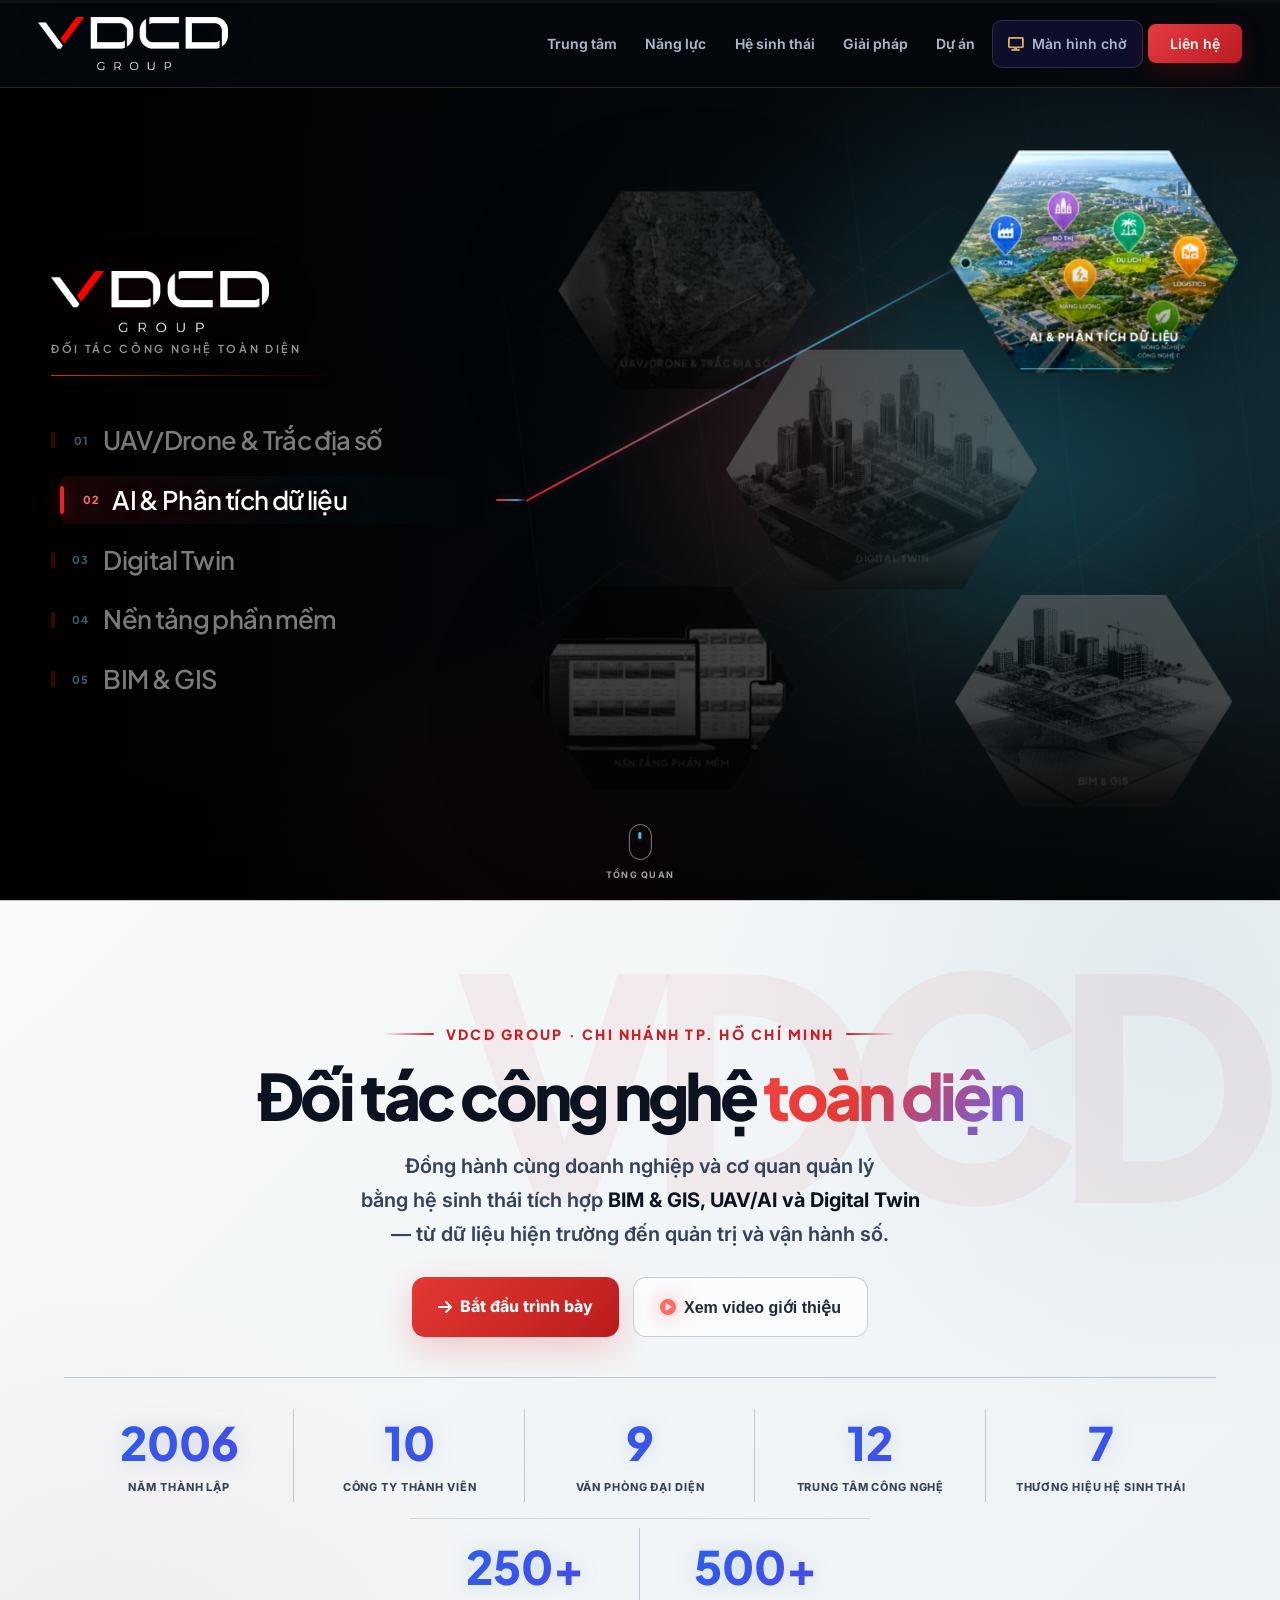
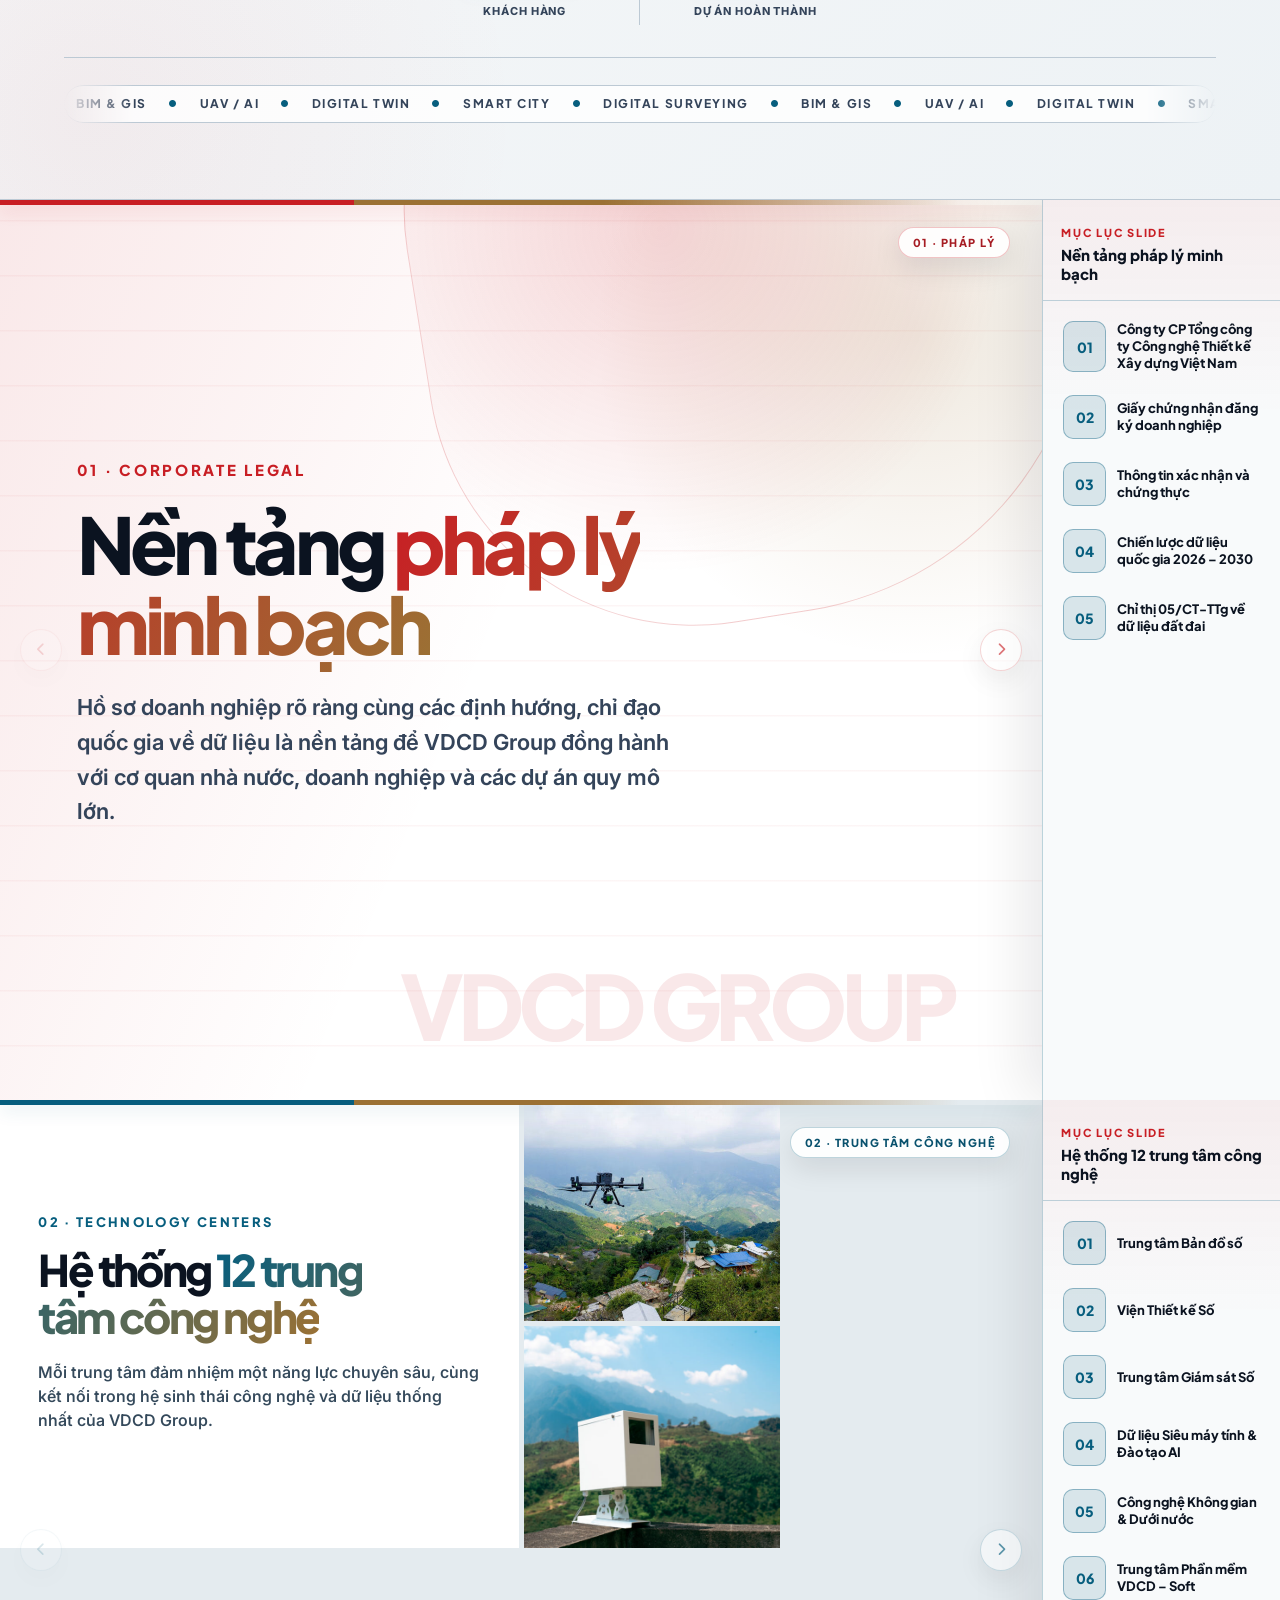
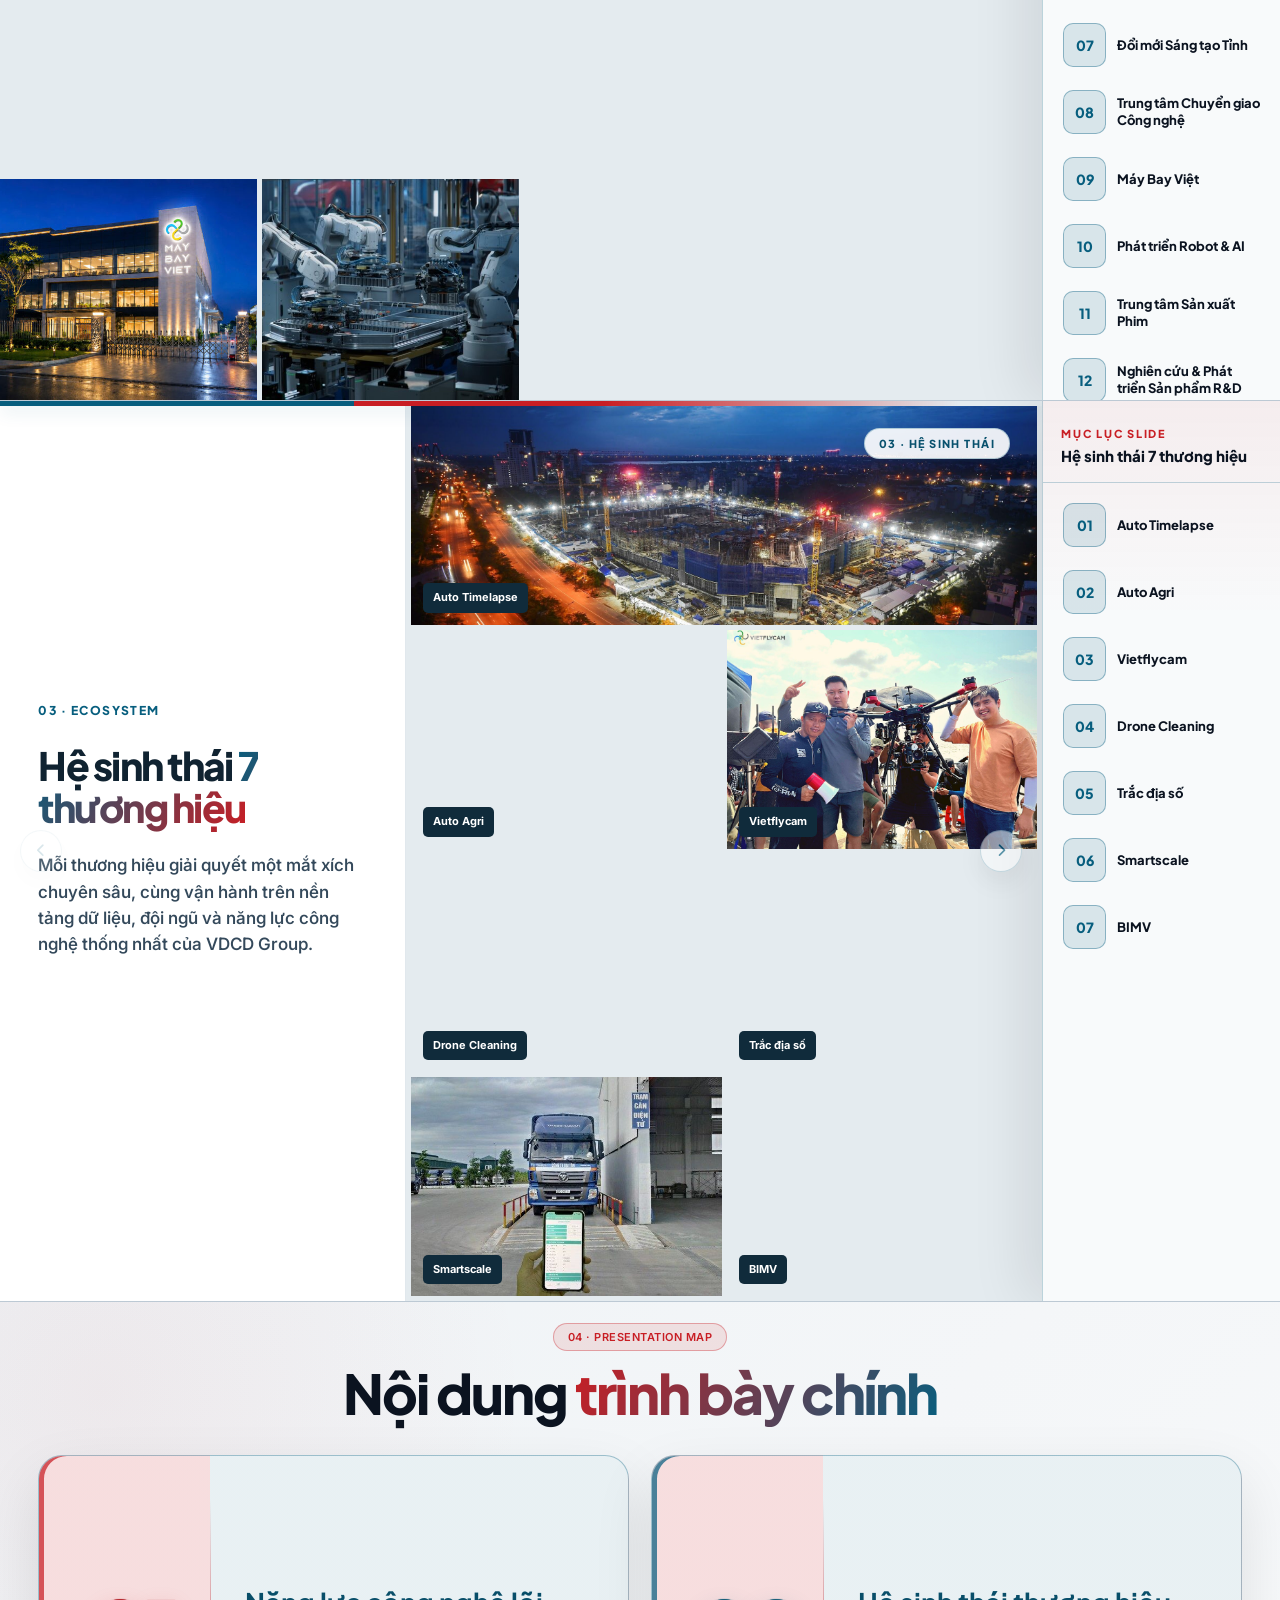
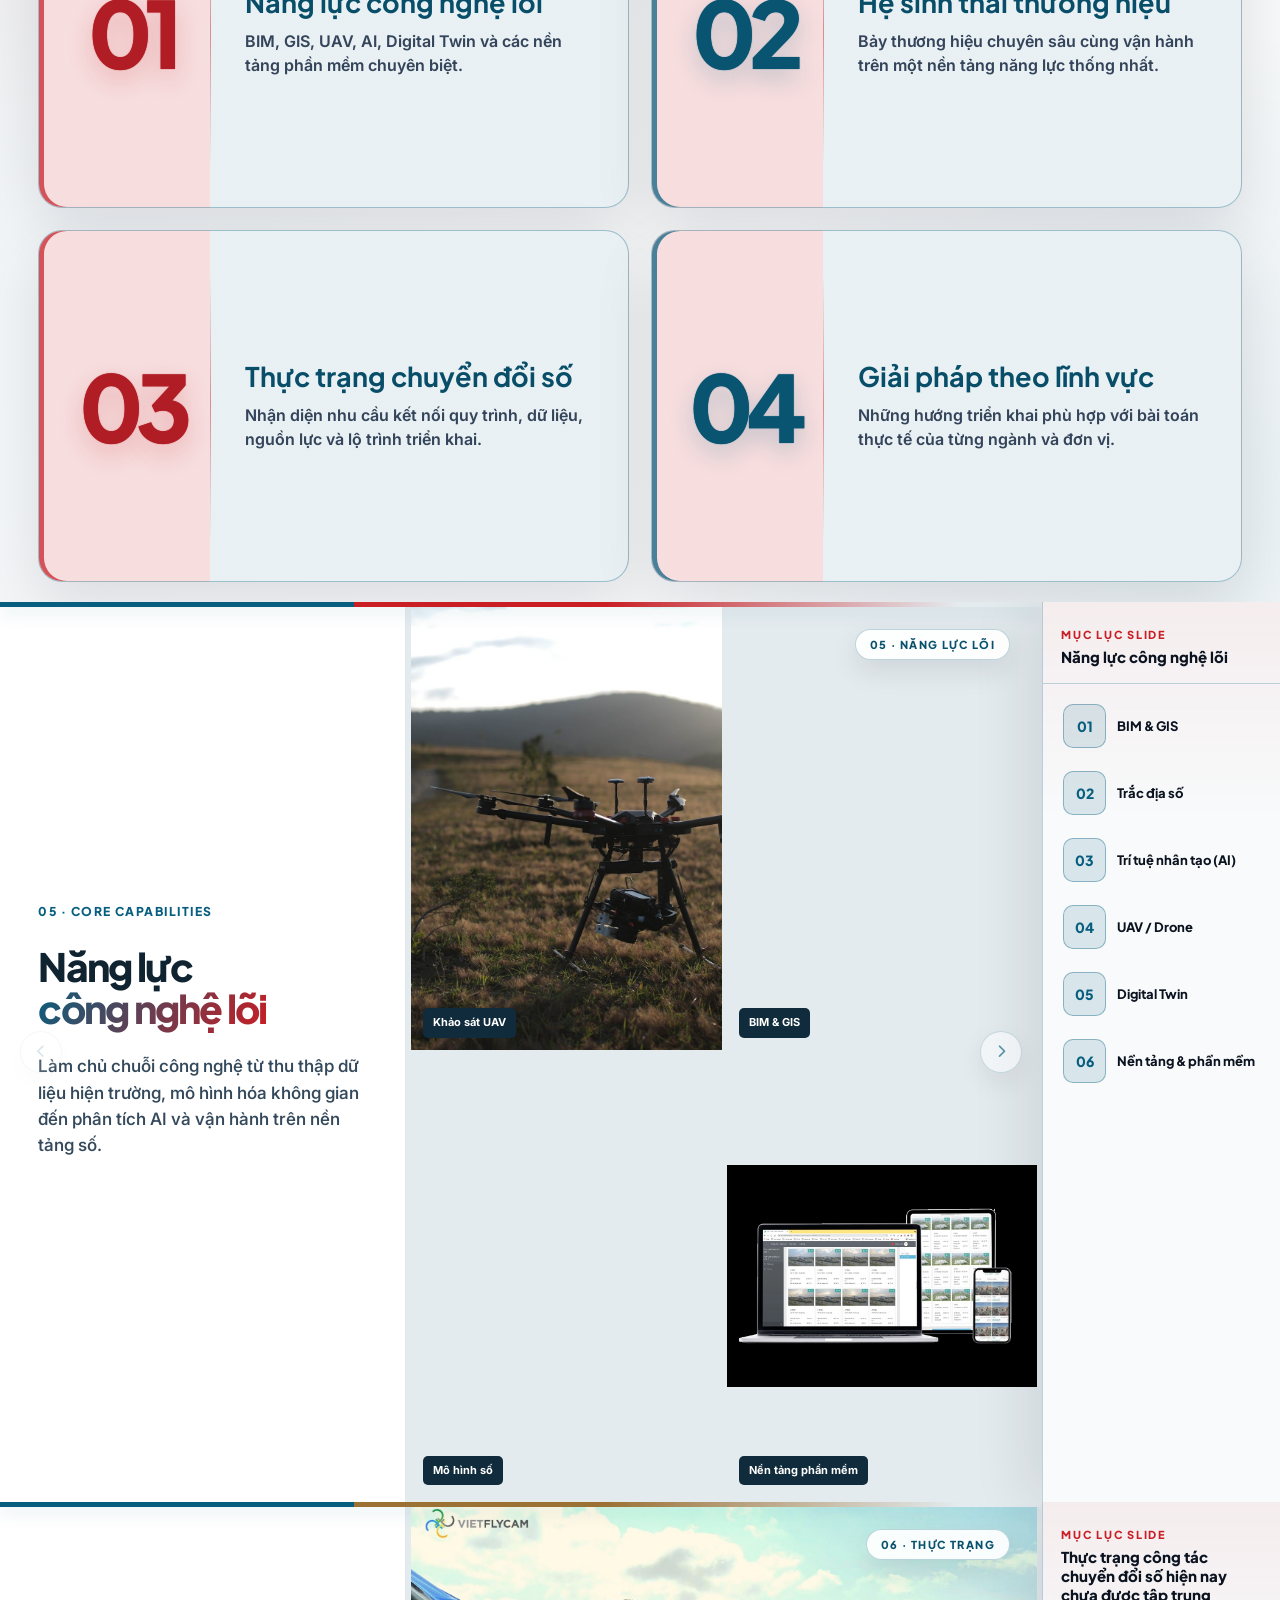
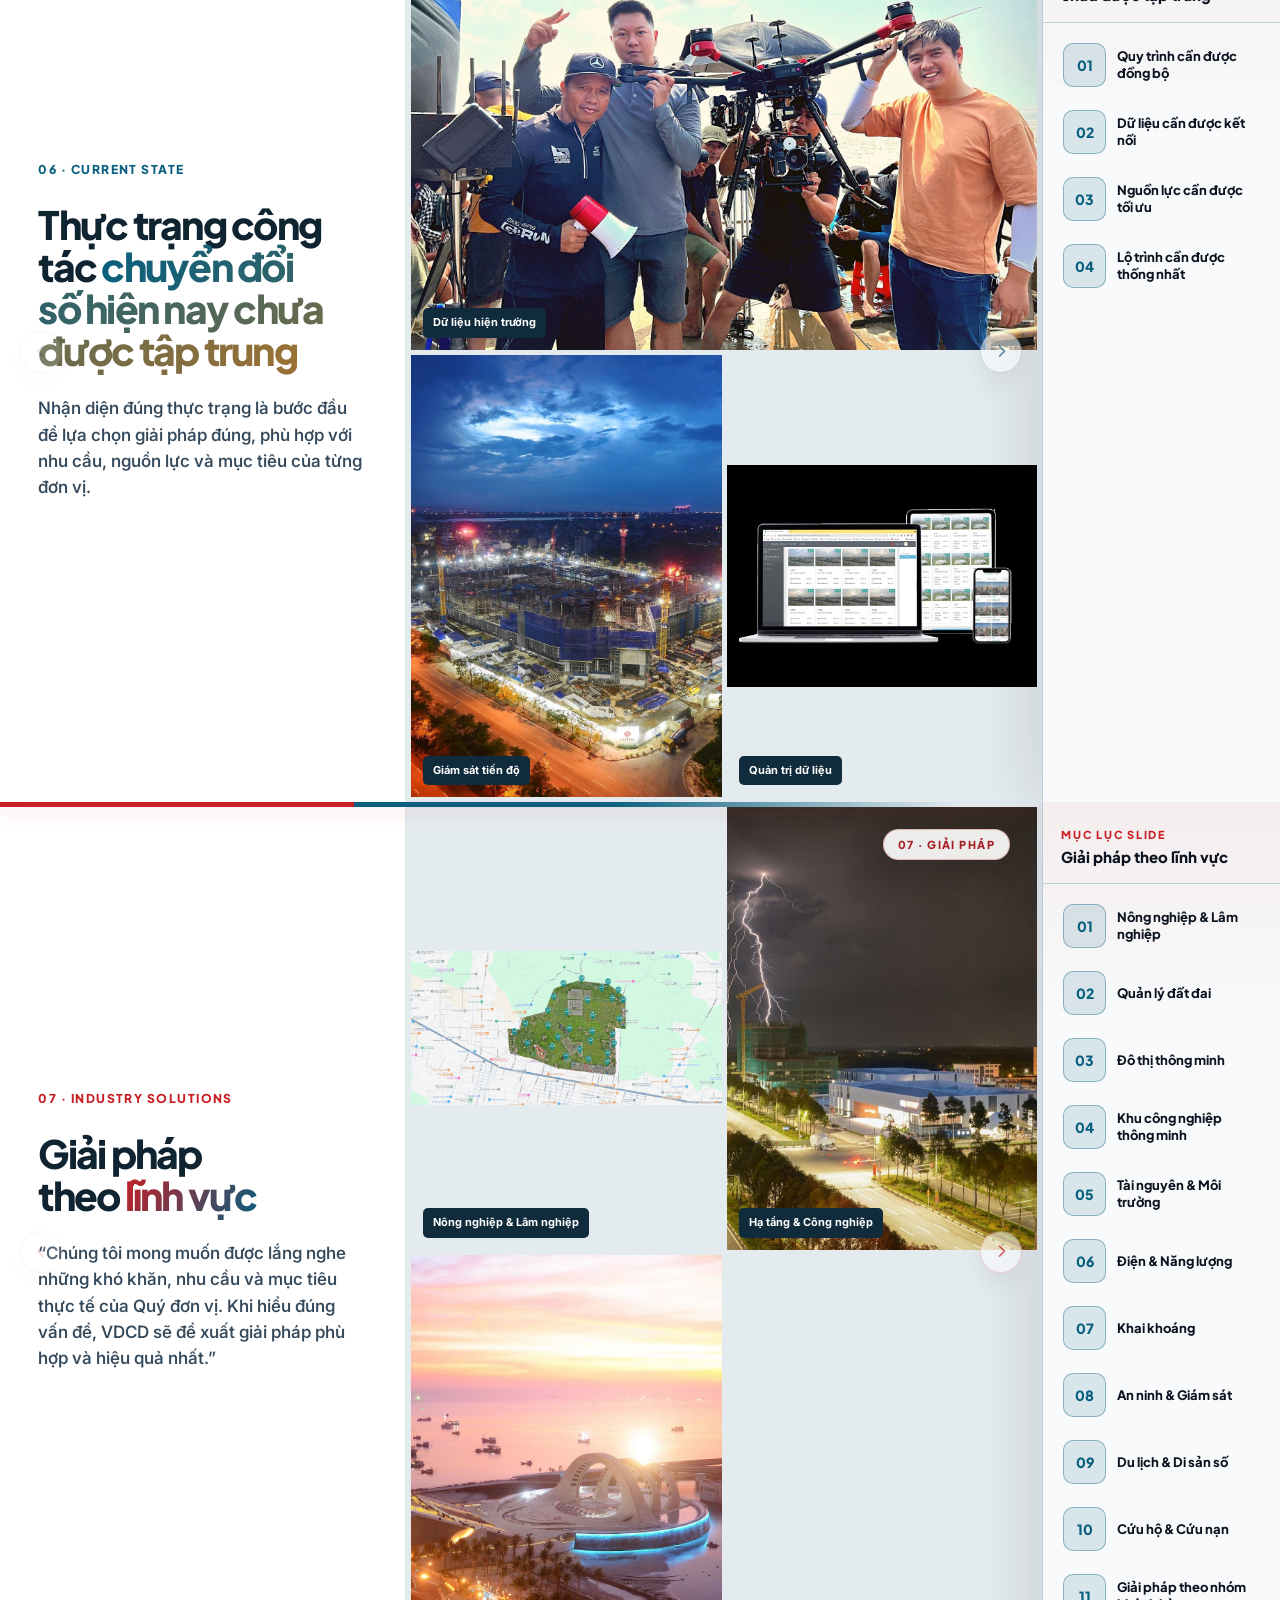
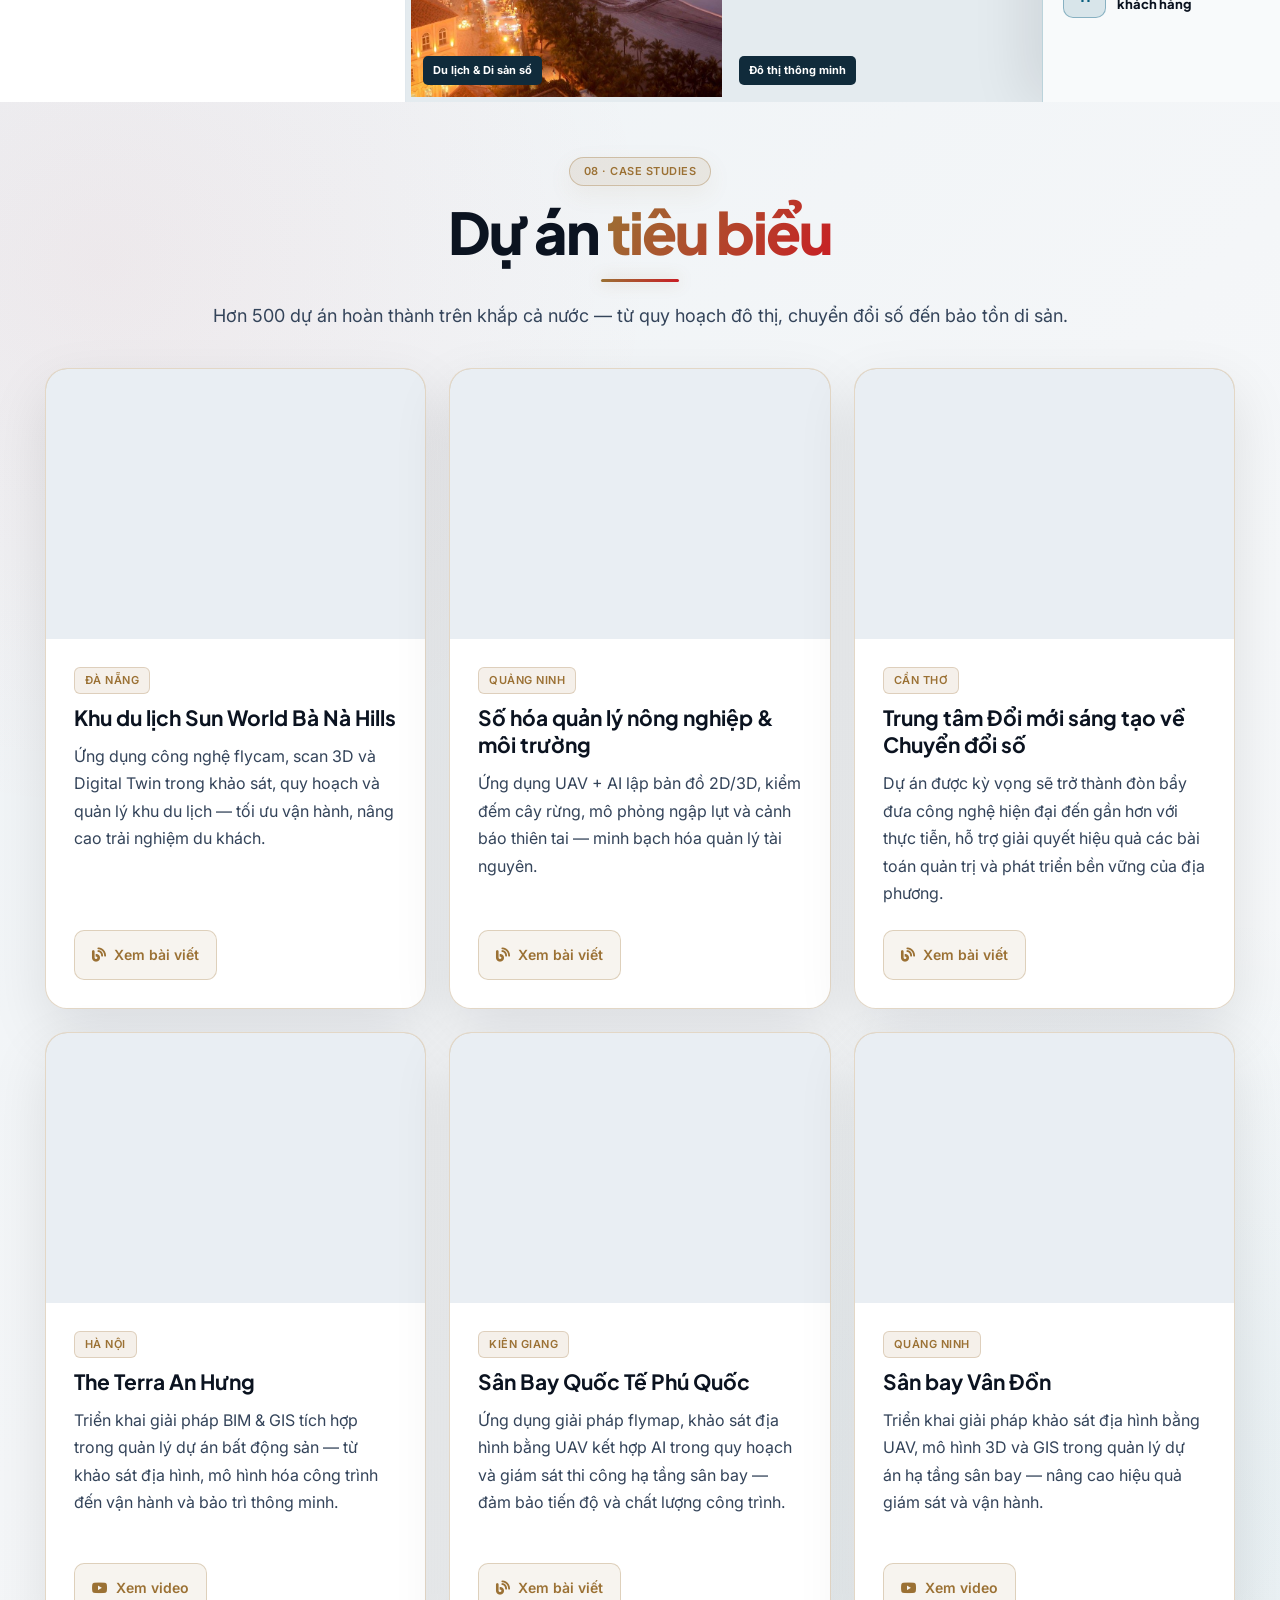
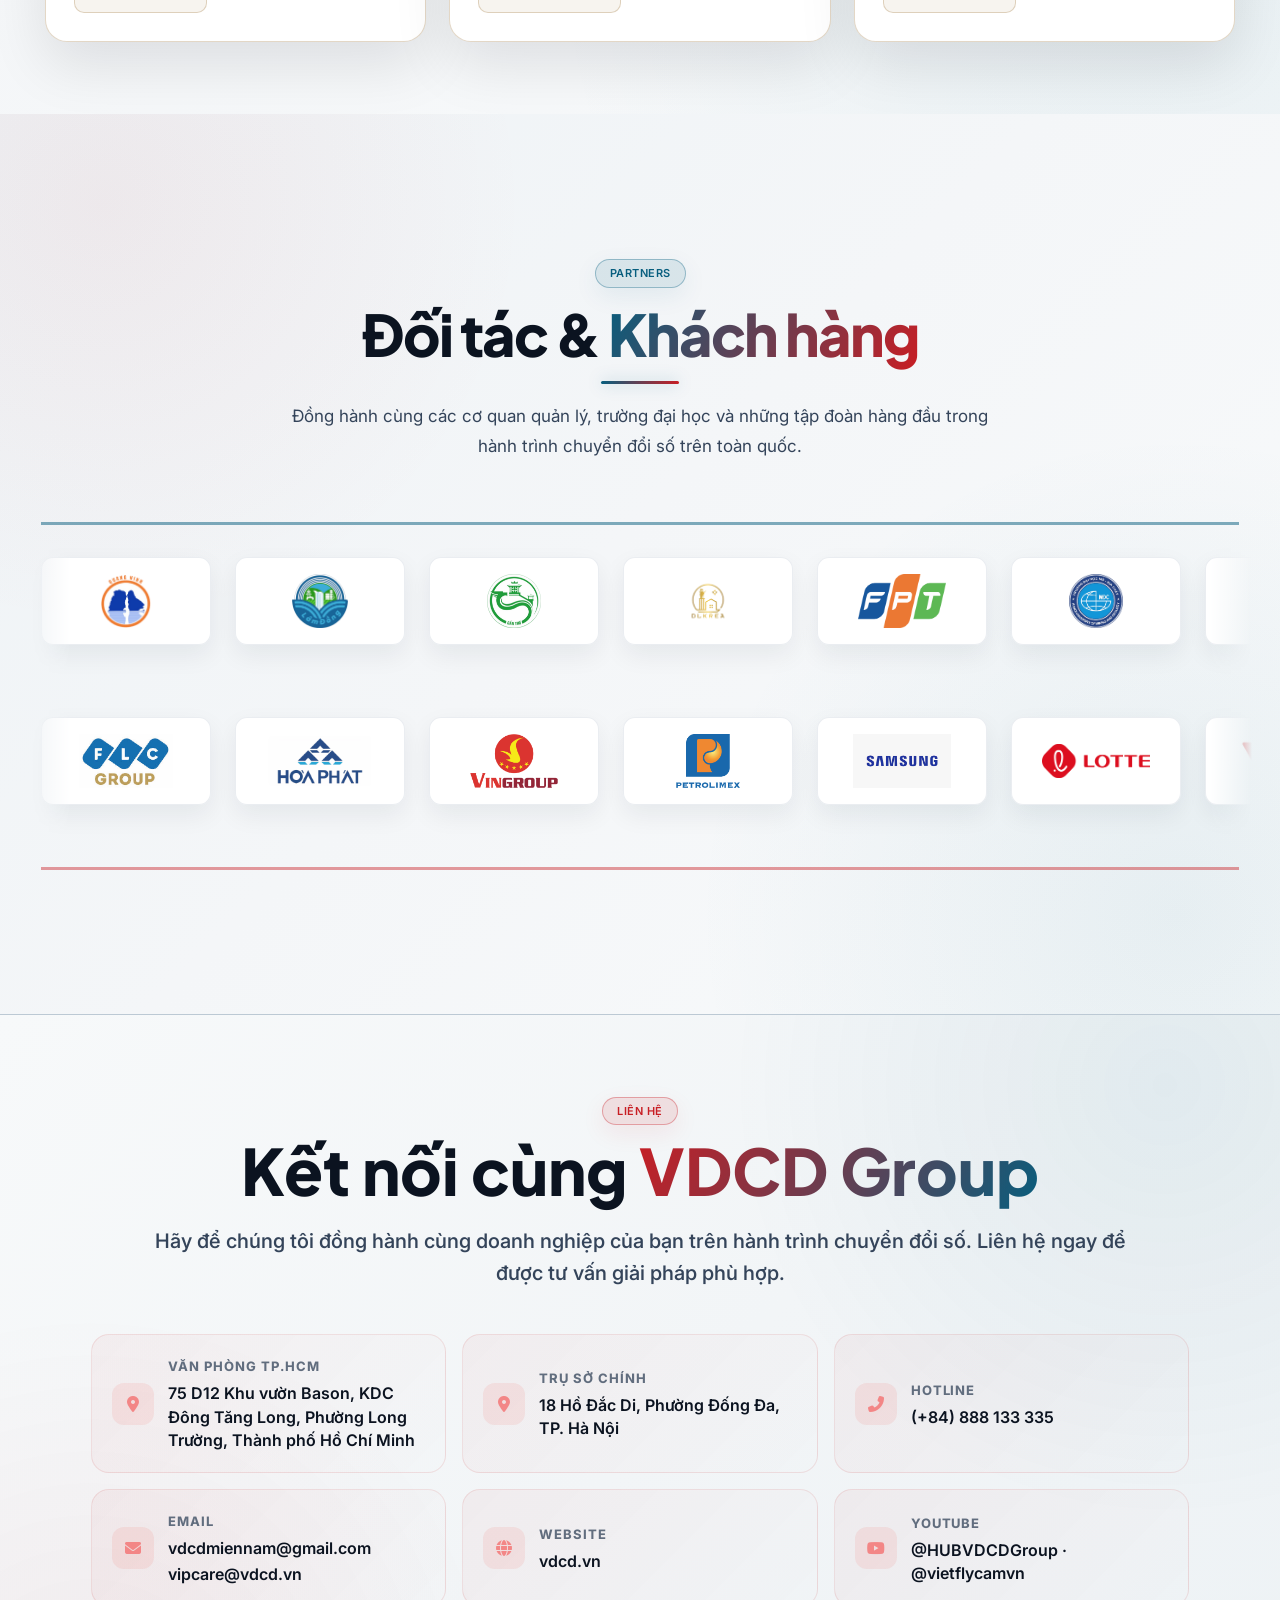
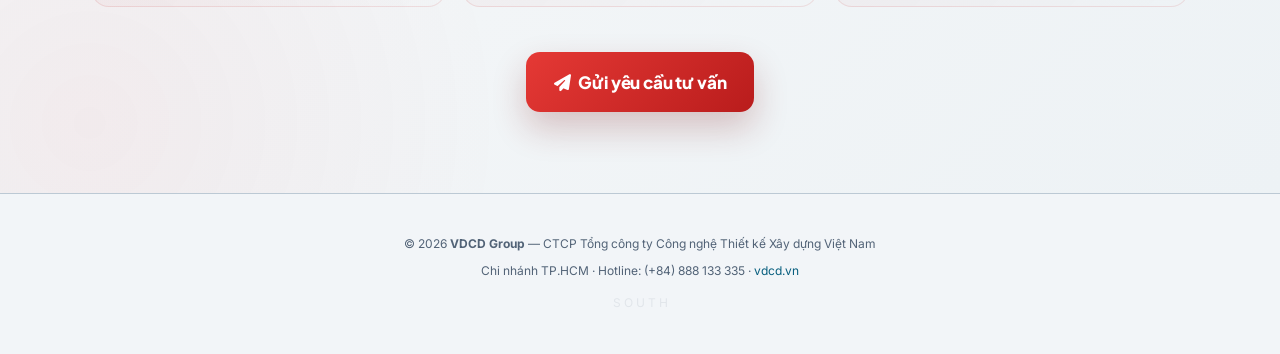
==== commit faf8ef85: "move technology centers overview text above photo mosaic" ====
--- a/index.html
+++ b/index.html
@@ -8360,7 +8360,7 @@
   }
 }
 </style>
-<link rel="stylesheet" href="_resources/css/presentation-photos.css">
+<link rel="stylesheet" href="_resources/css/presentation-photos.css?v=2">
 </head>
 <body>
 
--- a/_resources/css/presentation-photos.css
+++ b/_resources/css/presentation-photos.css
@@ -163,7 +163,7 @@
 .photo-slide-media--overview[data-overview-count="3"] .overview-photo:first-child,
 .photo-slide-media--overview[data-overview-count="7"] .overview-photo:first-child { grid-column: 1 / -1; }
 
-/* Twelve photos fill the canvas; the copy occupies the remaining 2 × 2 cells. */
+/* Read the copy first in the upper-left 2 × 2 cells, then the twelve photos. */
 html[data-theme="light"] #trung-tam-cong-nghe .presentation-deck .tech-centers-intro {
   padding: 0;
   background: #fff;
@@ -201,15 +201,17 @@
   opacity: 1;
   filter: none;
 }
-.tech-centers-mosaic img:nth-child(9) { grid-area: 3 / 3; }
-.tech-centers-mosaic img:nth-child(10) { grid-area: 3 / 4; }
-.tech-centers-mosaic img:nth-child(11) { grid-area: 4 / 3; }
-.tech-centers-mosaic img:nth-child(12) { grid-area: 4 / 4; }
+.tech-centers-mosaic::before {
+  content: '';
+  grid-area: 1 / 1 / 3 / 3;
+  background: #fff;
+}
 html[data-theme="light"] #trung-tam-cong-nghe .tech-centers-intro-copy {
   position: absolute;
   z-index: 2;
   left: 0;
-  bottom: 0;
+  top: 0;
+  bottom: auto;
   width: calc(50% - 2px);
   height: calc(50% - 2px);
   display: flex;
@@ -305,16 +307,18 @@
   html[data-theme="light"] #trung-tam-cong-nghe .tech-centers-mosaic {
     position: relative;
     flex: 0 0 auto;
+    order: 1;
     grid-template-columns: repeat(3, minmax(0, 1fr));
     grid-template-rows: repeat(4, minmax(0, 1fr));
     height: clamp(290px, 48svh, 440px);
   }
+  .tech-centers-mosaic::before { display: none; }
   html[data-theme="light"] #trung-tam-cong-nghe .tech-centers-mosaic img { grid-area: auto; }
   html[data-theme="light"] #trung-tam-cong-nghe .tech-centers-intro-copy {
     position: relative;
     inset: auto;
     flex: 0 0 auto;
-    order: 2;
+    order: 0;
     width: 100%;
     height: auto;
     padding: 28px 44px 76px;
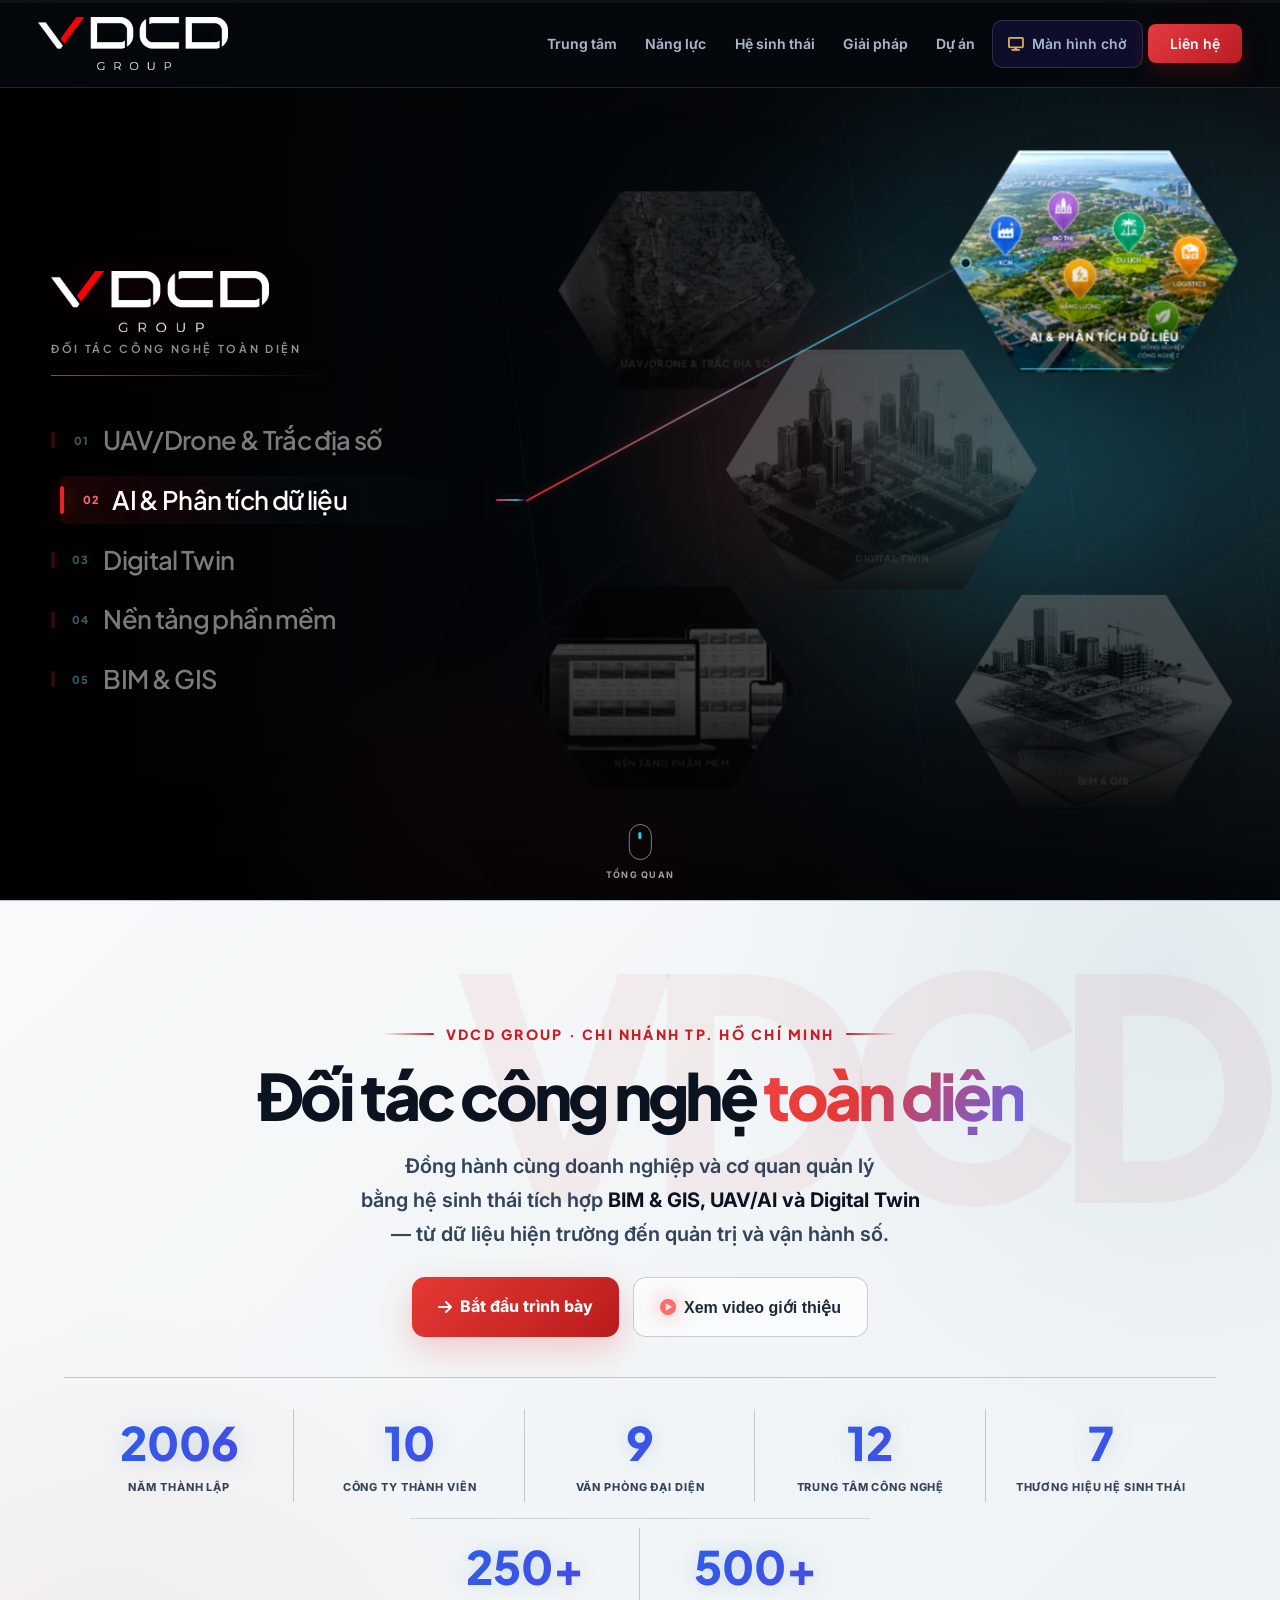
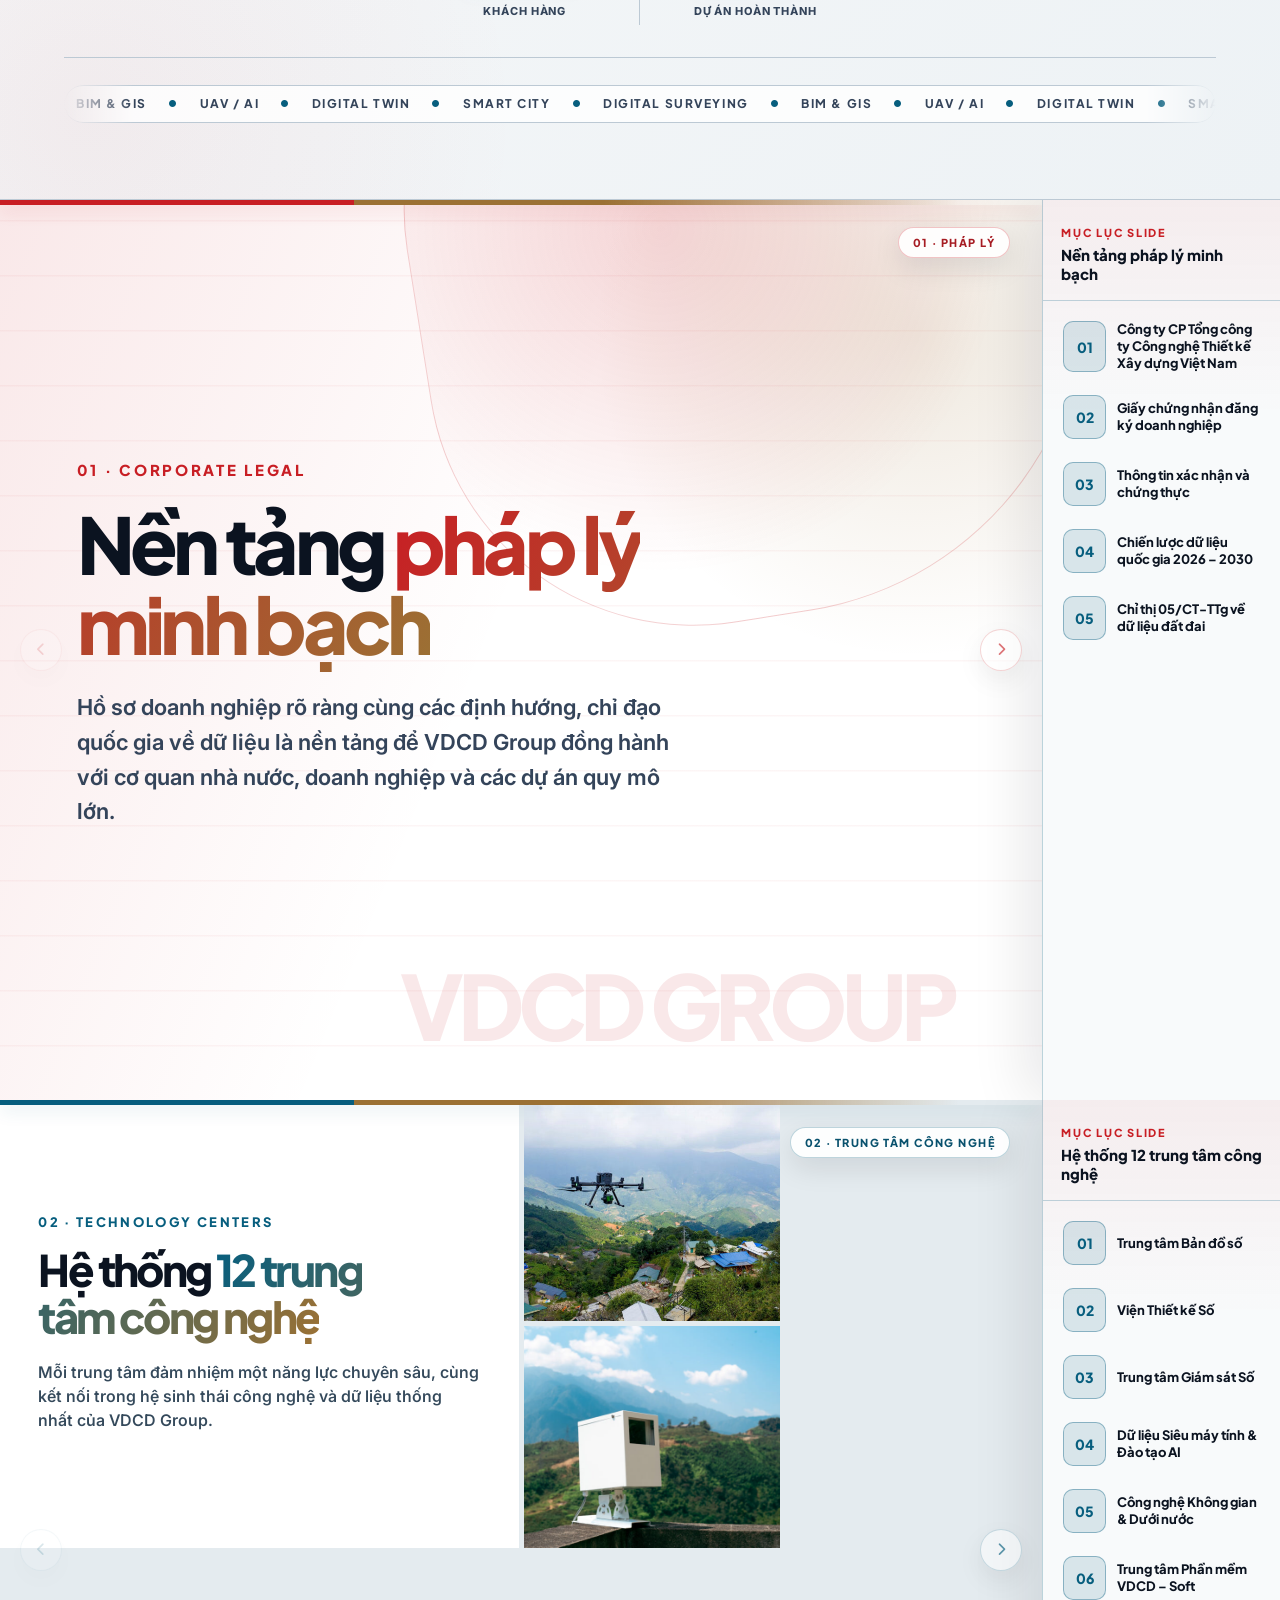
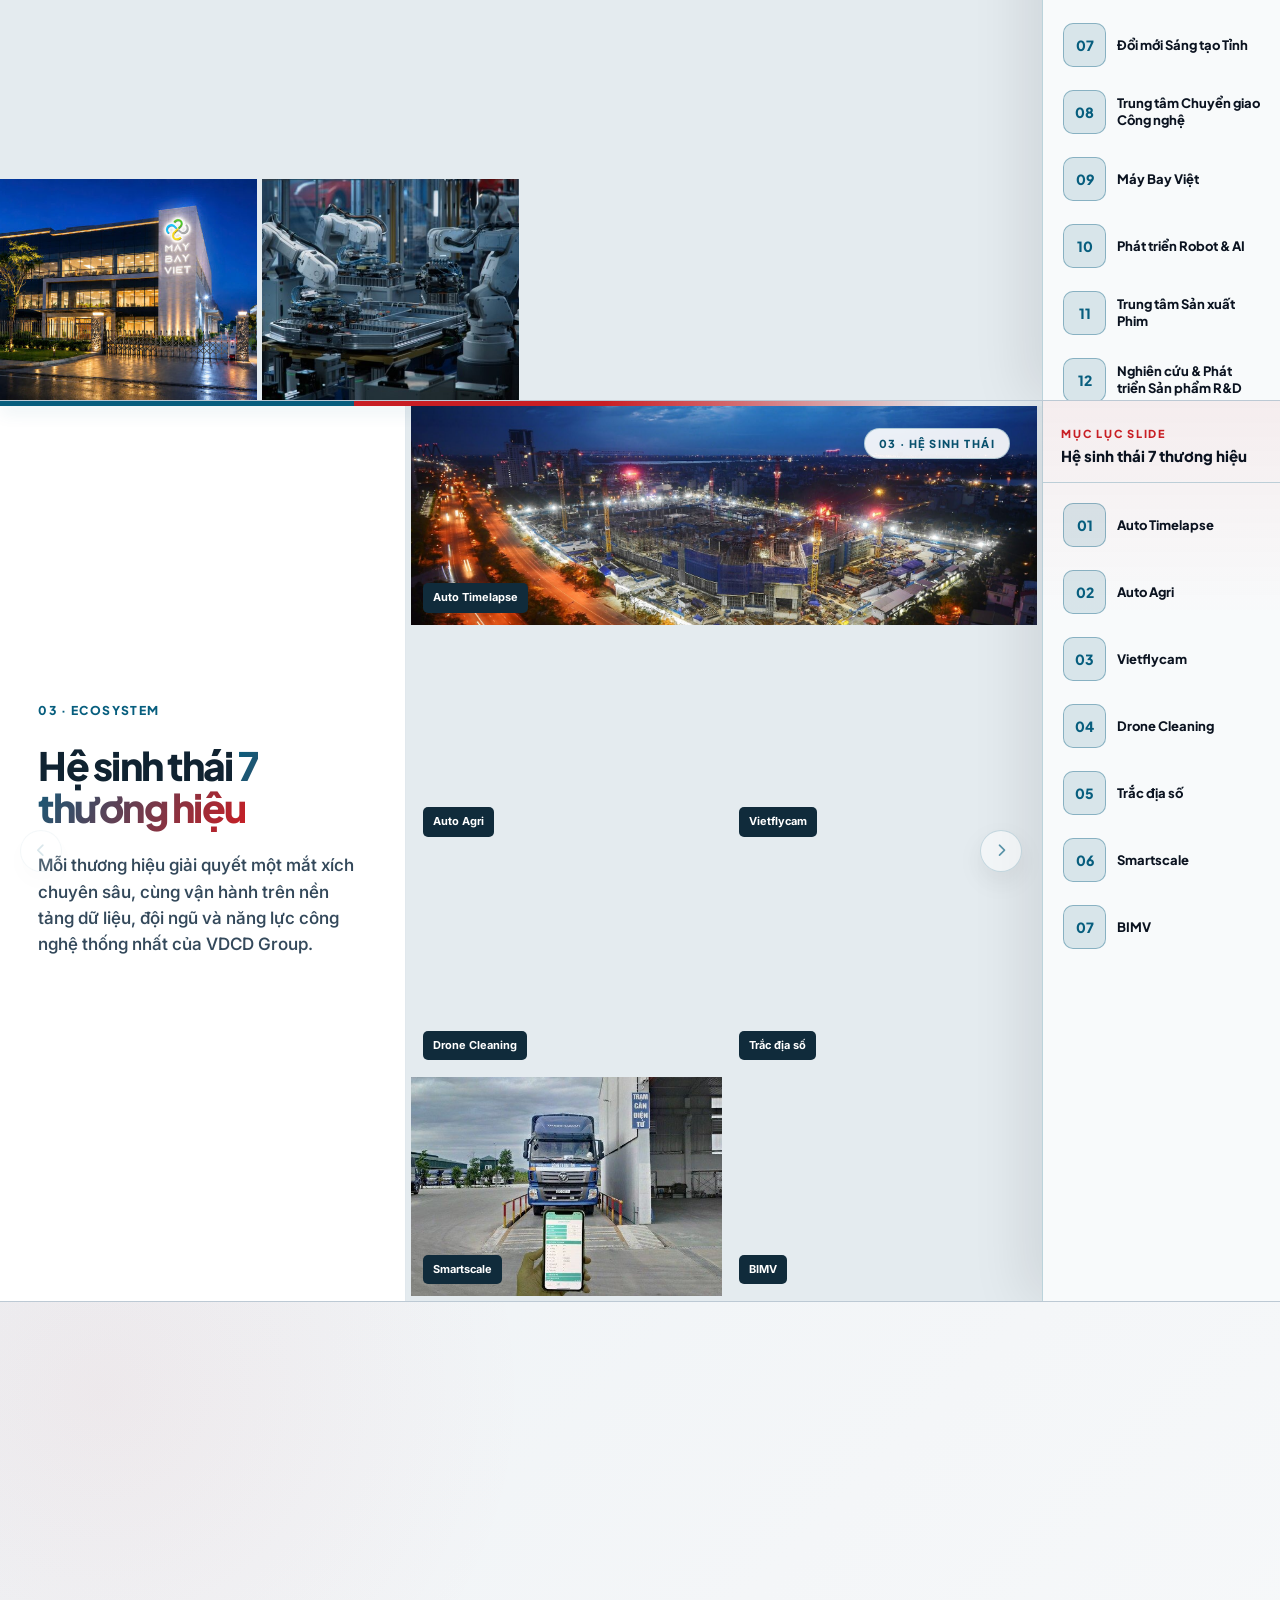
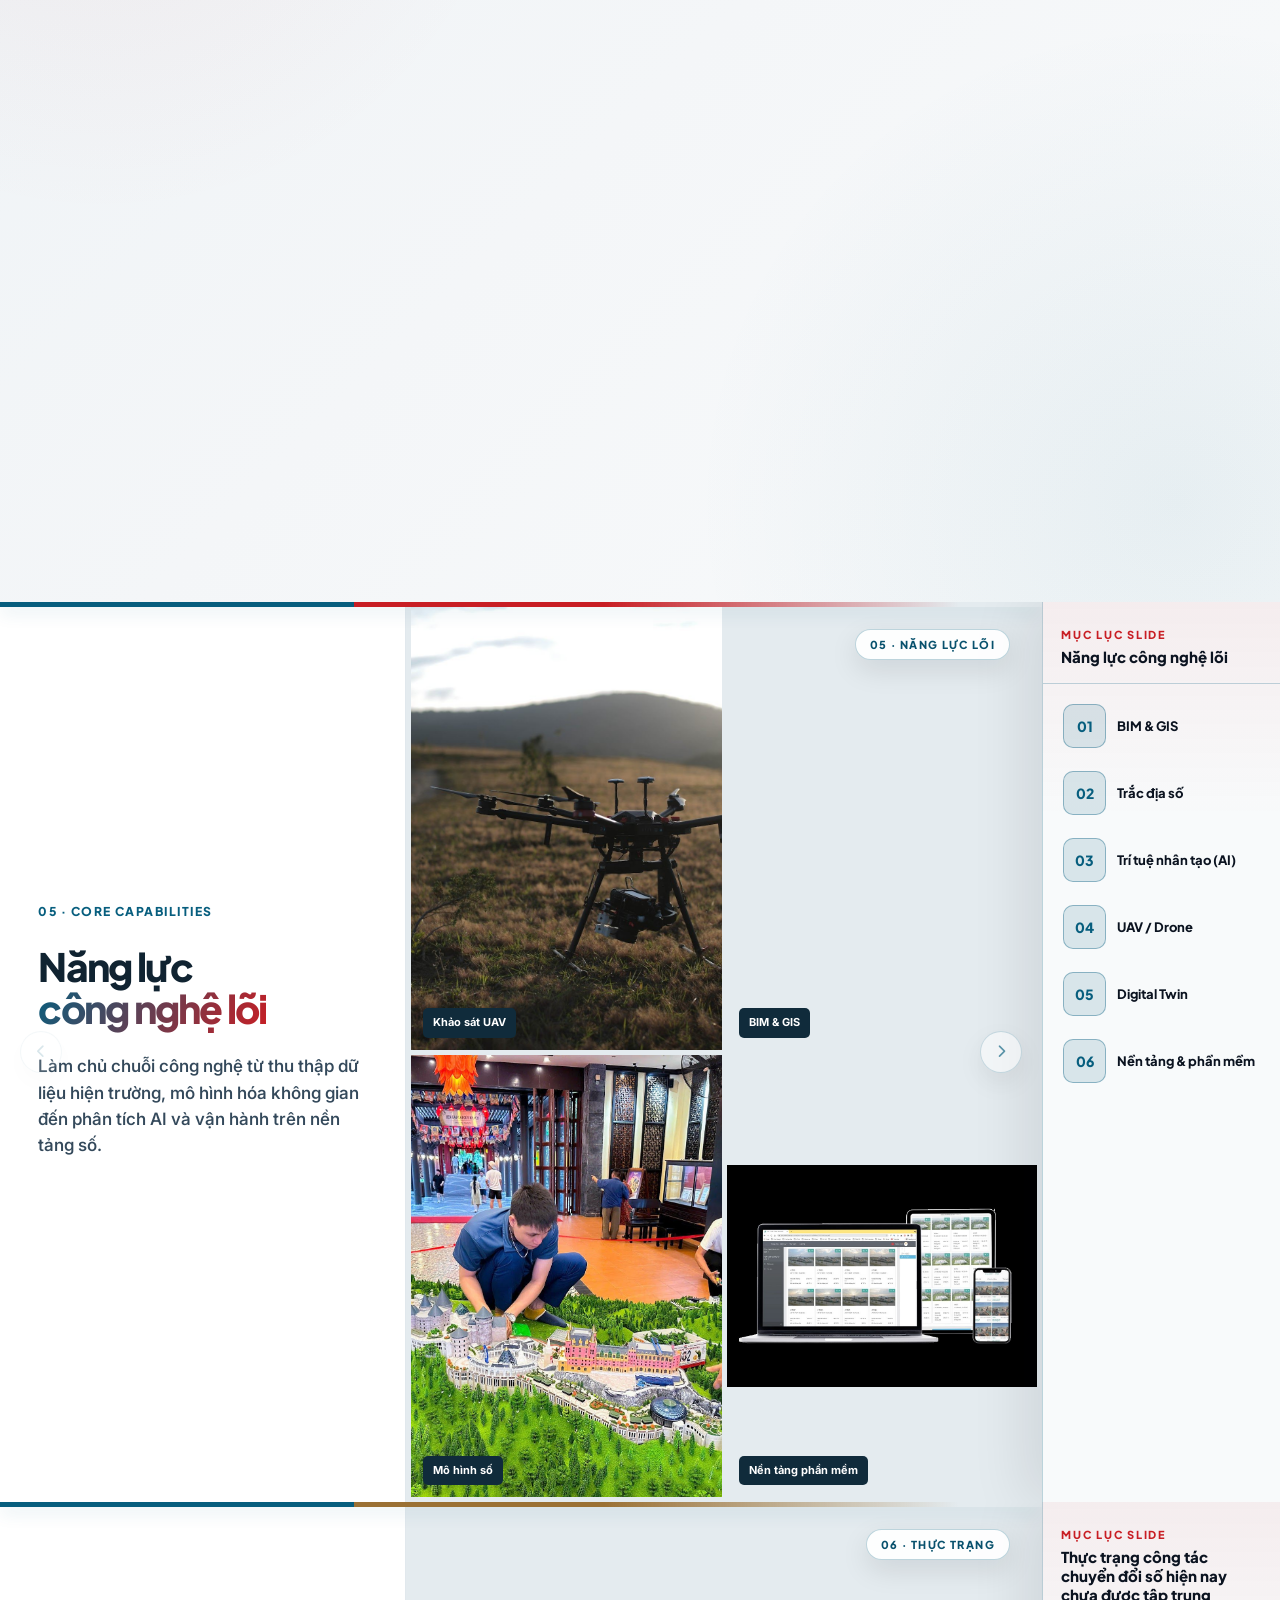
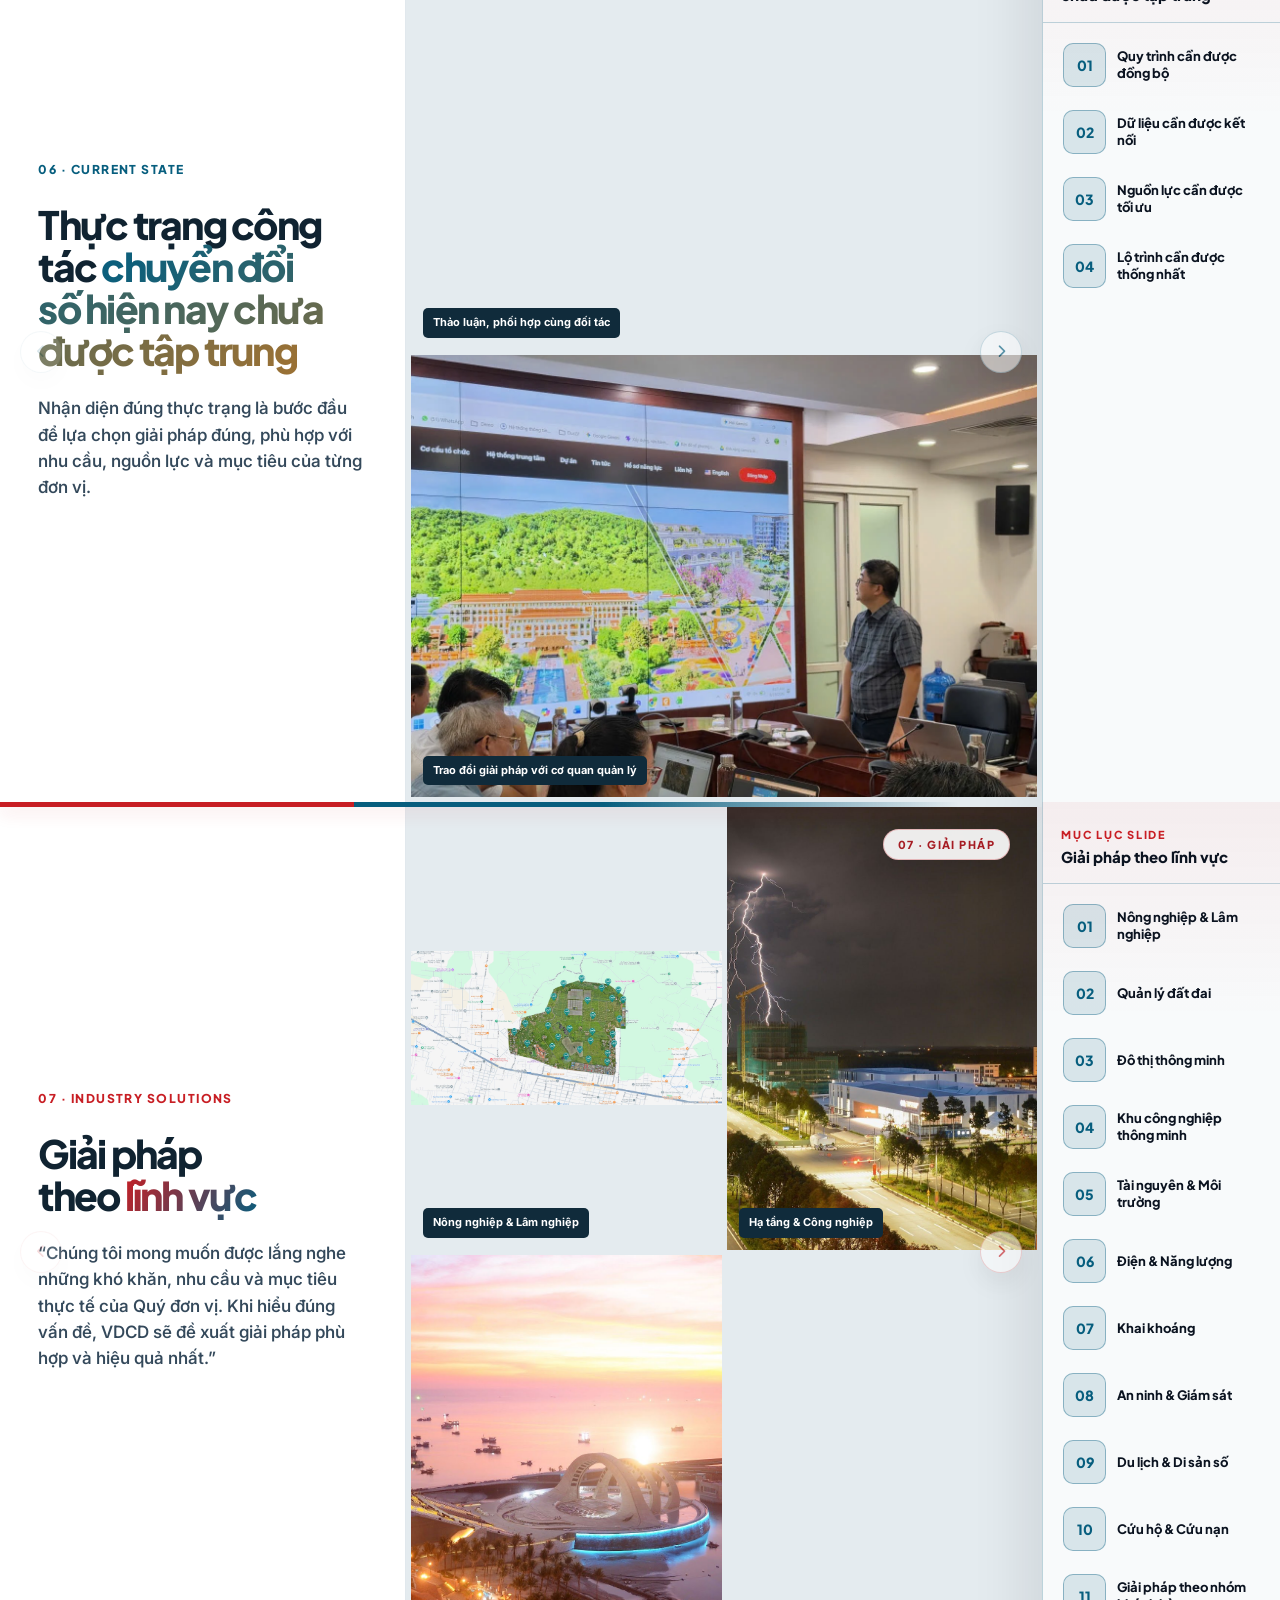
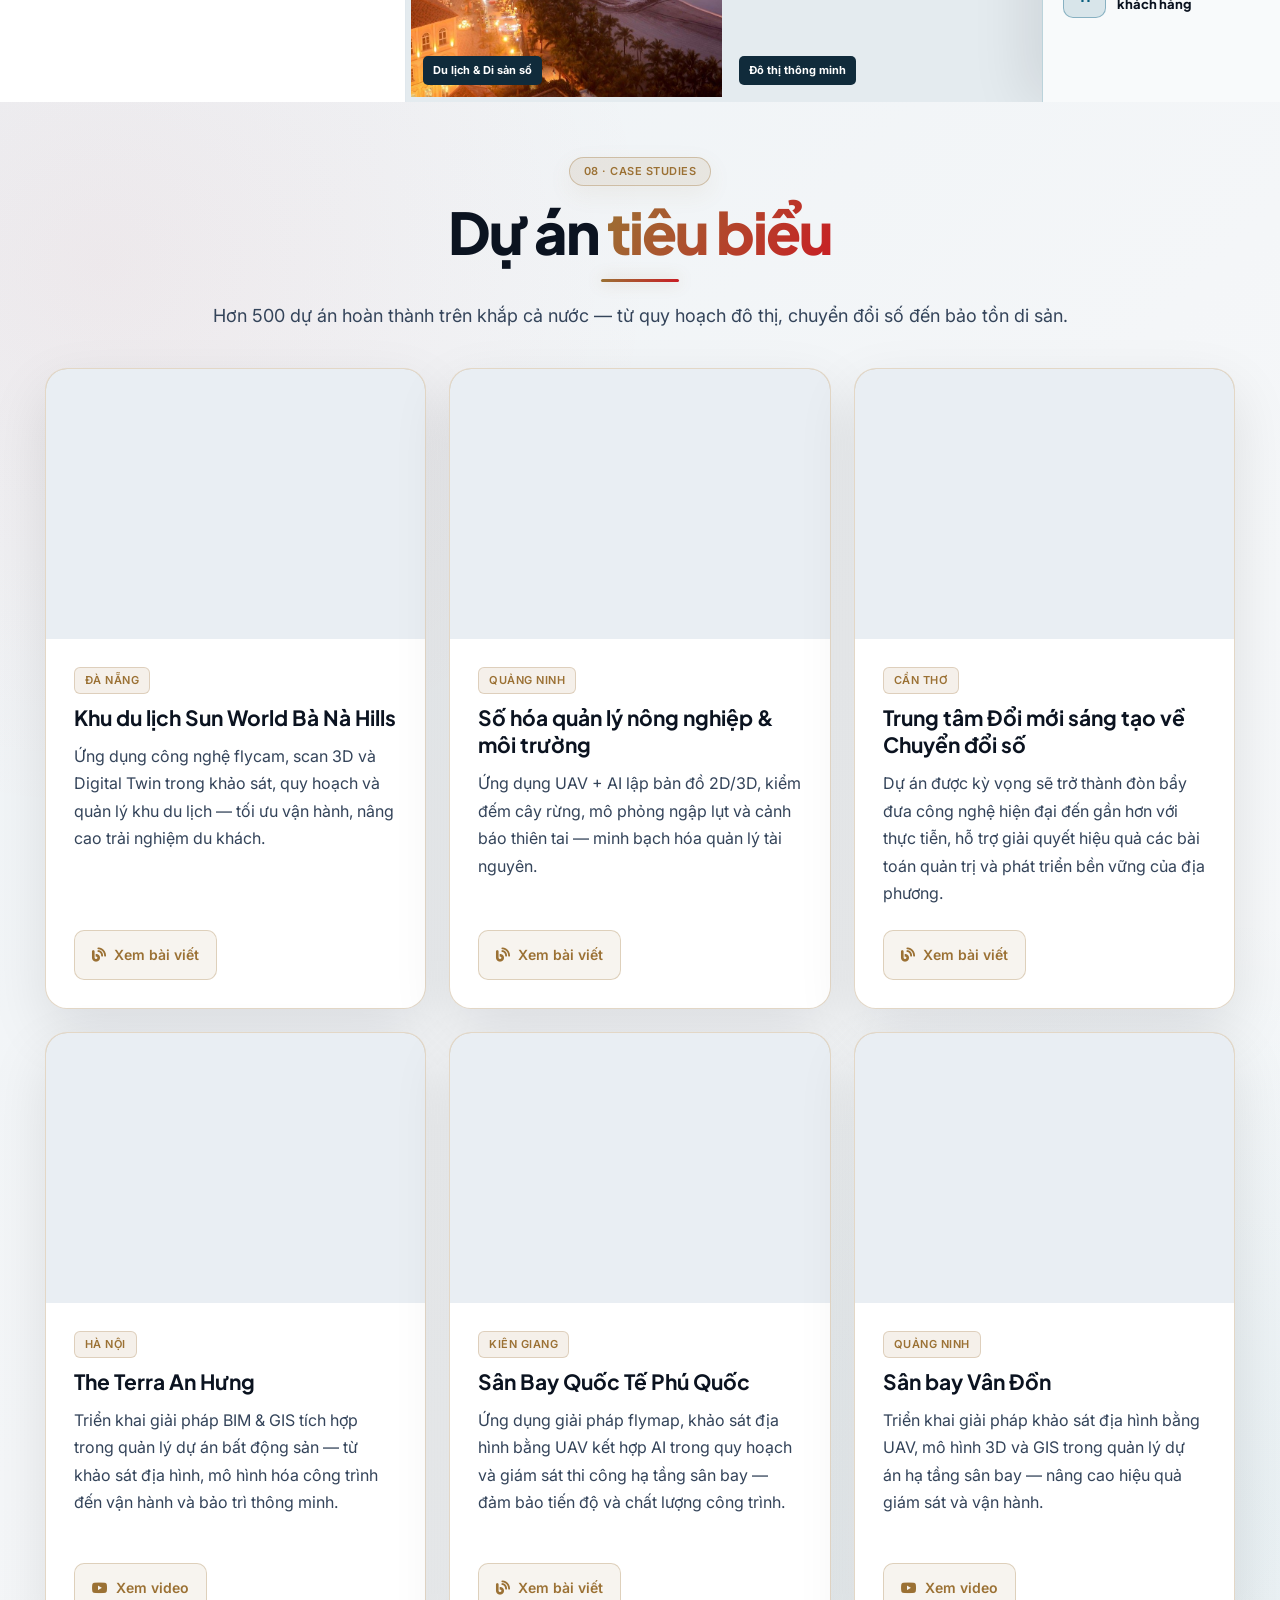
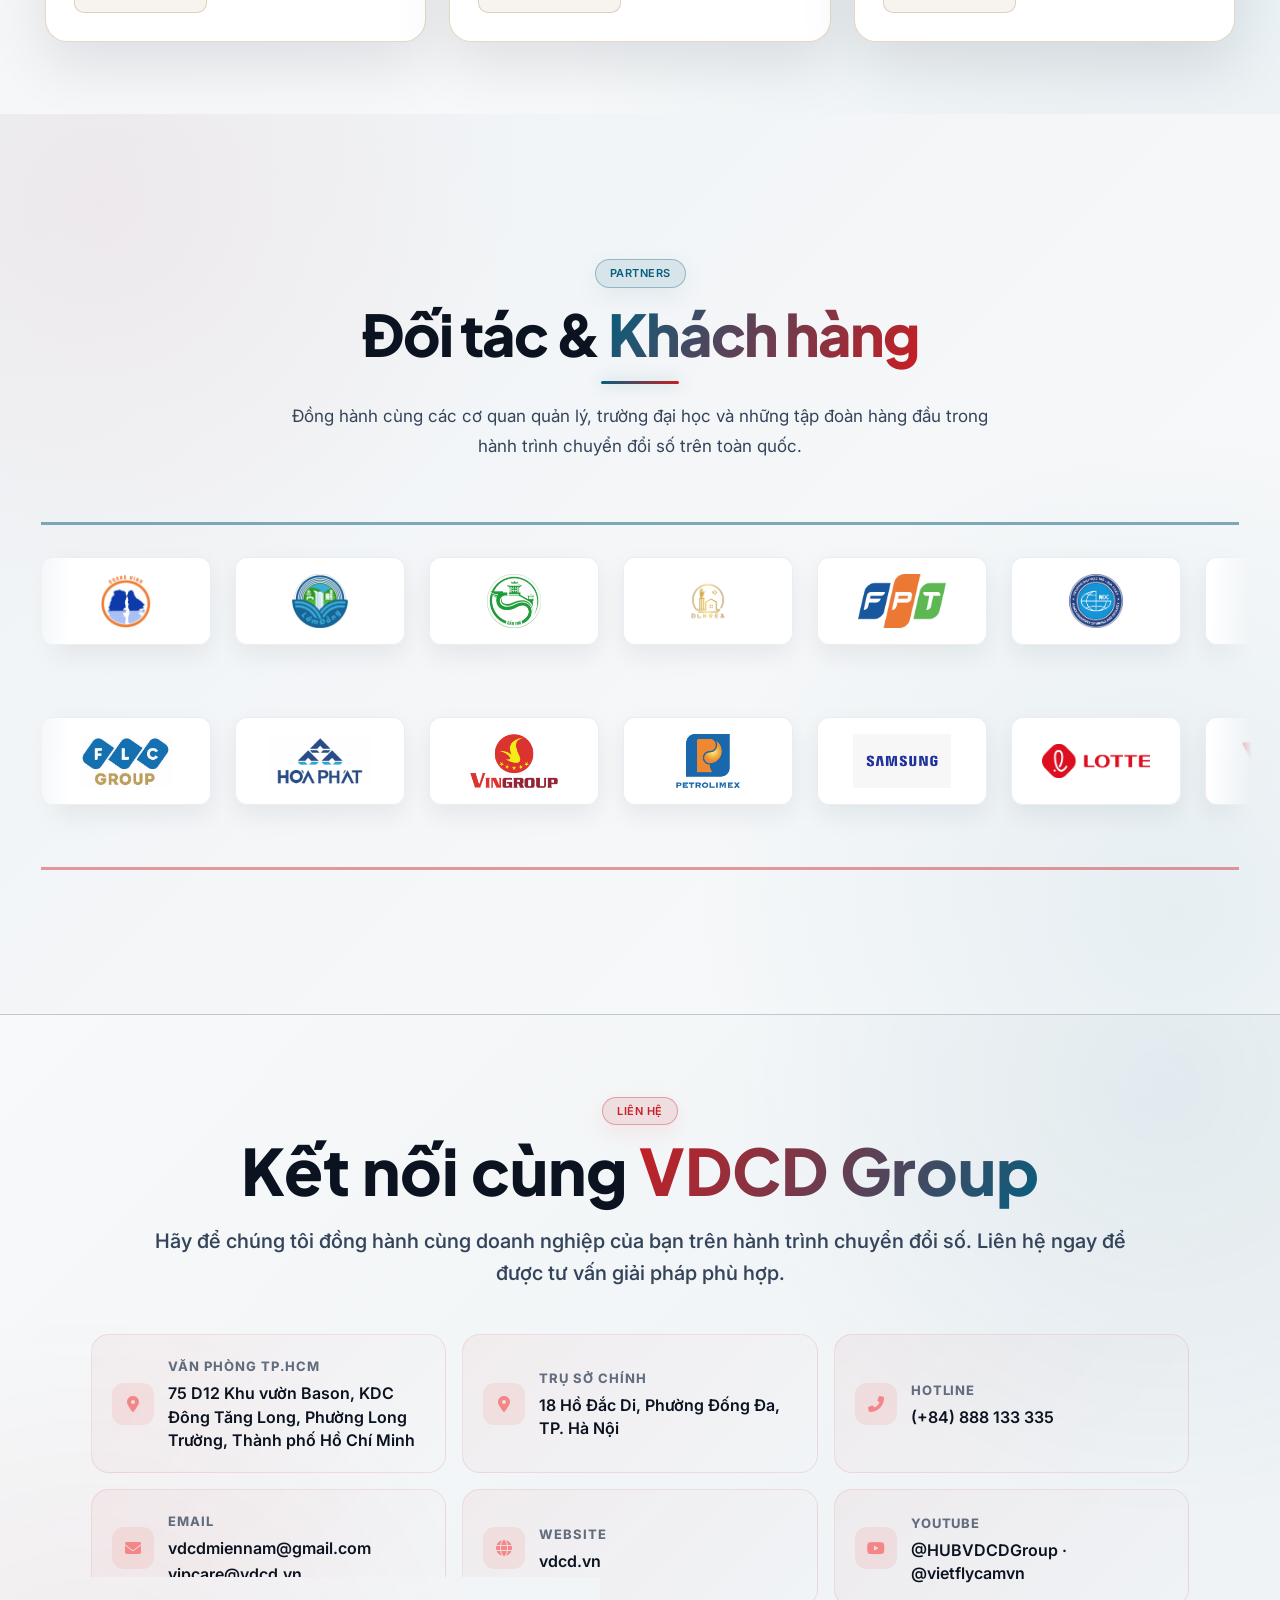
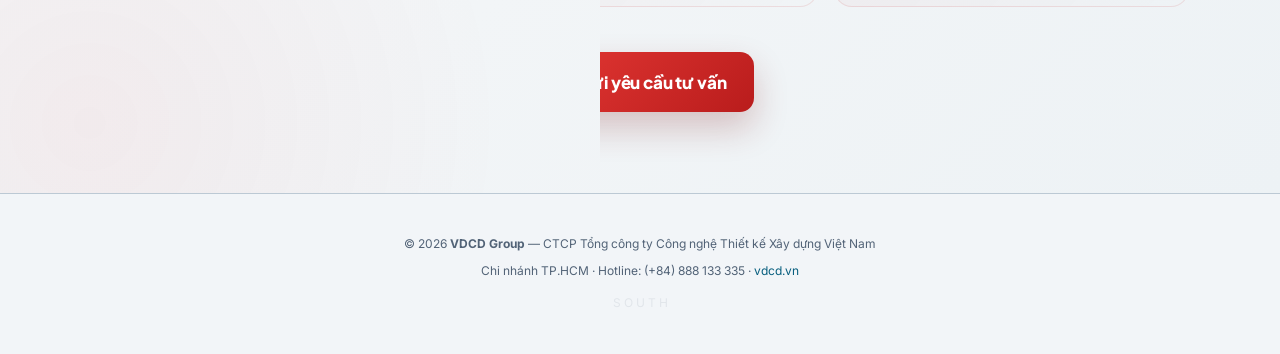
==== commit 229e2e2f: "use meeting photos for current-state overview" ====
--- a/index.html
+++ b/index.html
@@ -8360,7 +8360,7 @@
   }
 }
 </style>
-<link rel="stylesheet" href="_resources/css/presentation-photos.css?v=2">
+<link rel="stylesheet" href="_resources/css/presentation-photos.css?v=3">
 </head>
 <body>
 
@@ -9554,9 +9554,8 @@
     ['presentation/core-data-platform.jpg', 'Nền tảng phần mềm']
   ],
   'thuc-trang': [
-    ['presentation/eco-vietflycam.jpg', 'Dữ liệu hiện trường'],
-    ['presentation/eco-timelapse.jpg', 'Giám sát tiến độ'],
-    ['presentation/core-data-platform.jpg', 'Quản trị dữ liệu']
+    ['presentation/meetings/meeting-partner-discussion.webp', 'Thảo luận, phối hợp cùng đối tác'],
+    ['presentation/meetings/meeting-public-sector-presentation.webp', 'Trao đổi giải pháp với cơ quan quản lý']
   ],
   'giai-phap': [
     ['presentation/solution-agriculture.jpg', 'Nông nghiệp & Lâm nghiệp'],
--- a/_resources/css/presentation-photos.css
+++ b/_resources/css/presentation-photos.css
@@ -149,6 +149,10 @@
   background: #e4ebef;
 }
 .overview-photo { position: relative; min-width: 0; min-height: 0; overflow: hidden; }
+html[data-theme="light"] .has-deck-cover:is(#phap-ly, #trung-tam-cong-nghe, #he-sinh-thai, #nang-luc, #thuc-trang, #giai-phap) .photo-slide > .photo-slide-media--overview[data-overview-count="2"] {
+  grid-template-columns: minmax(0, 1fr);
+  grid-template-rows: repeat(2, minmax(0, 1fr));
+}
 .overview-photo-label {
   position: absolute;
   left: 12px;
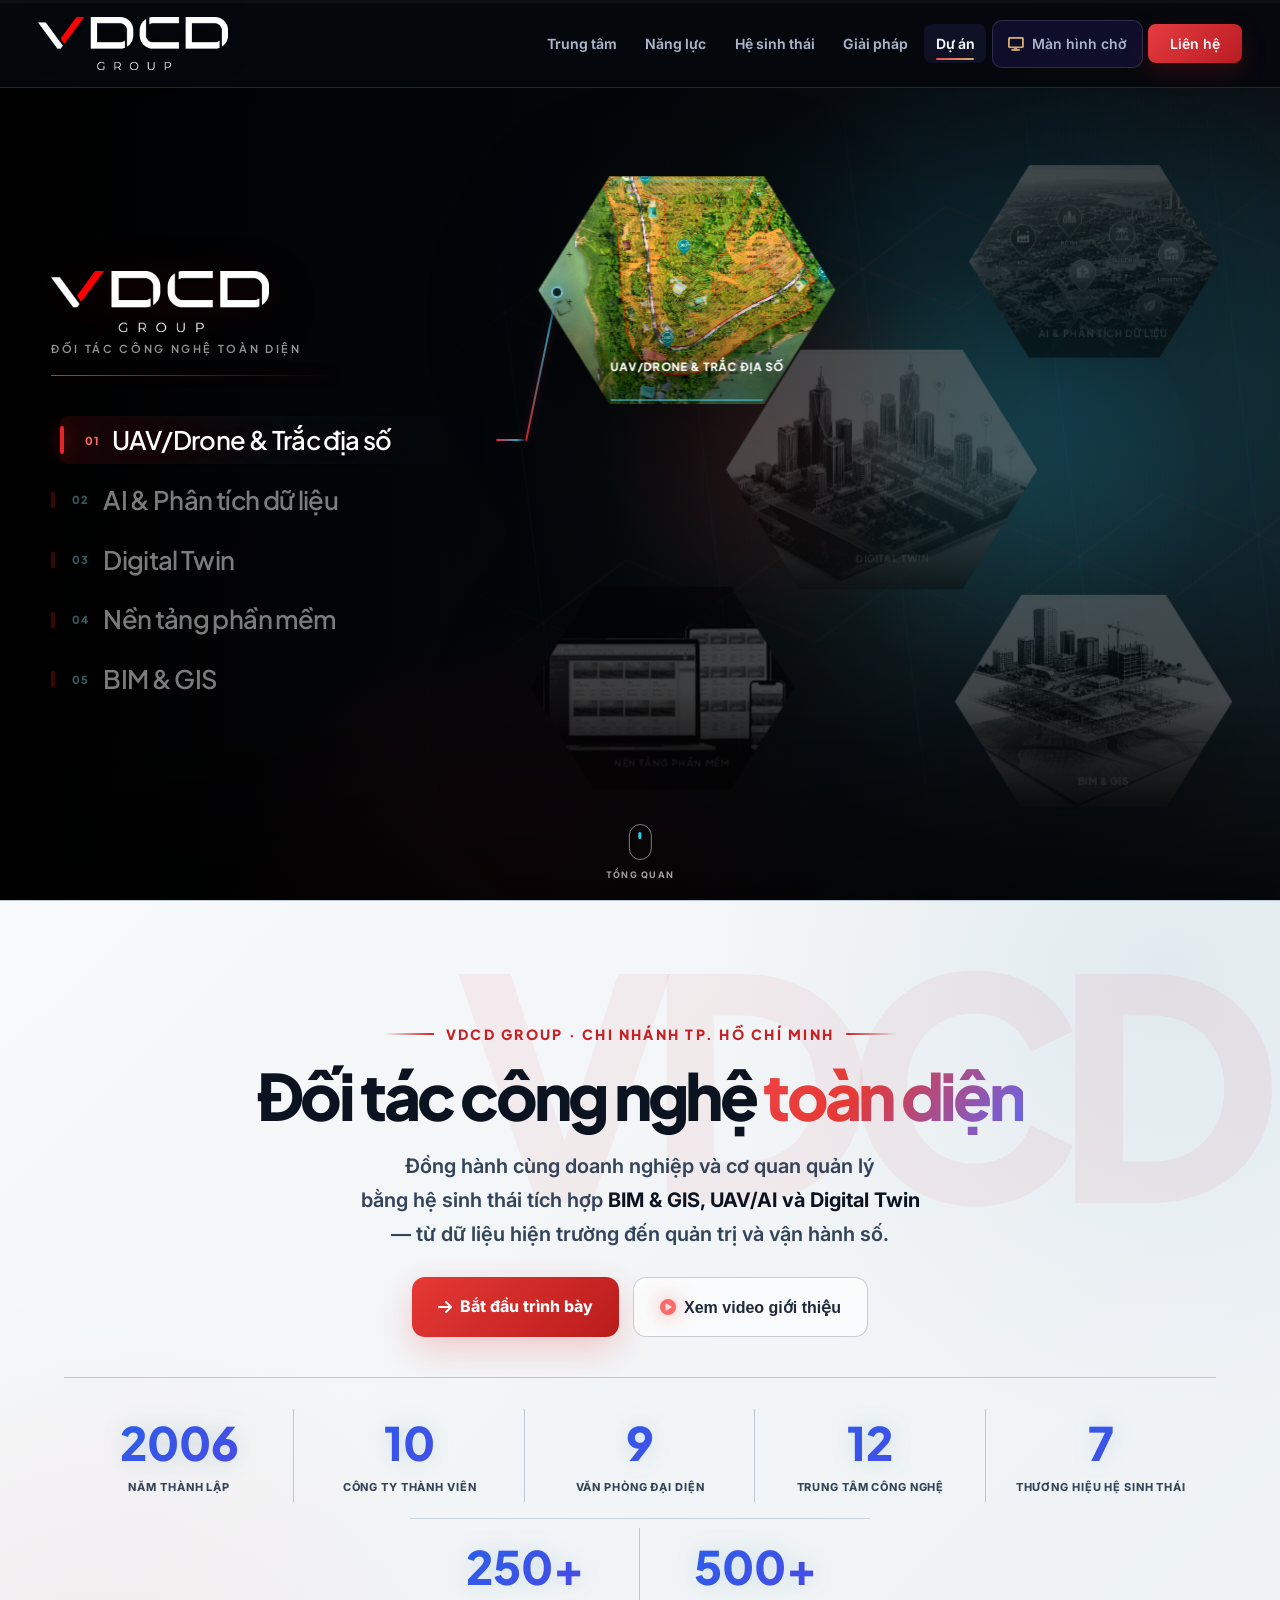
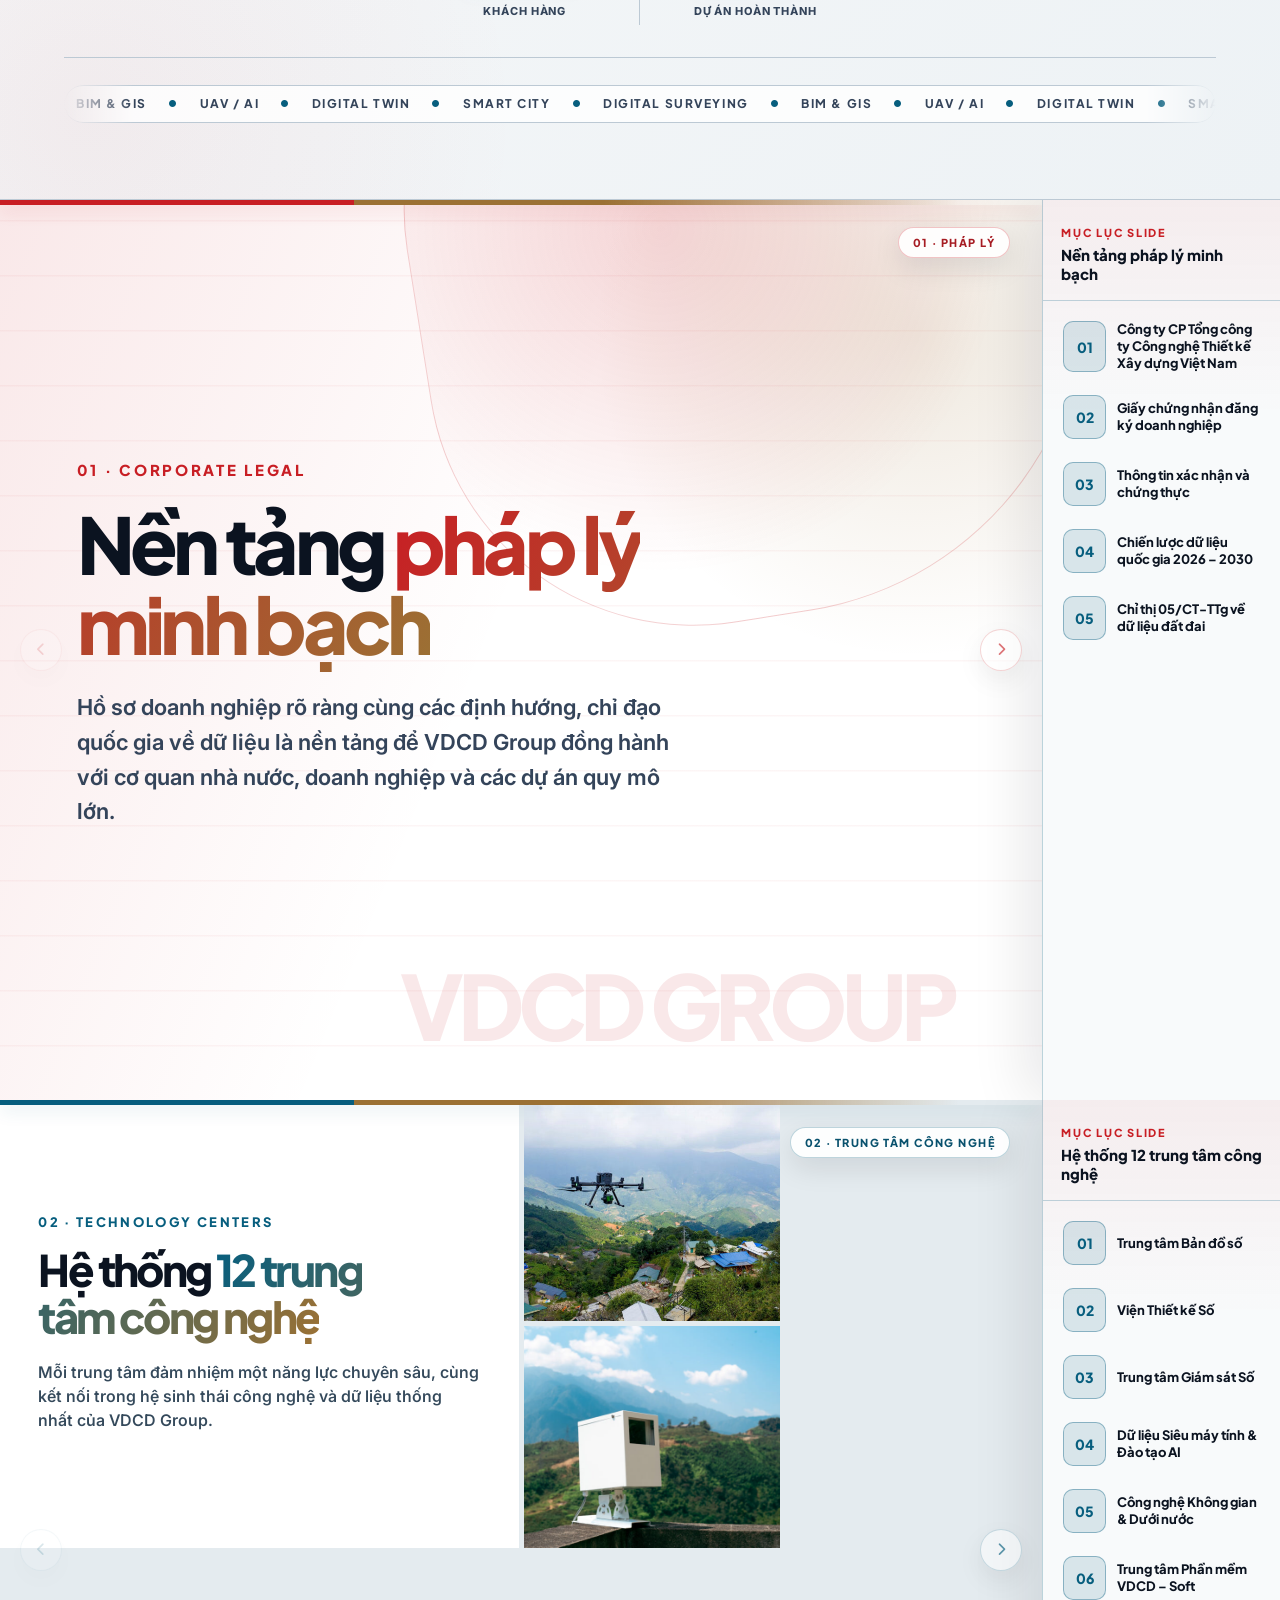
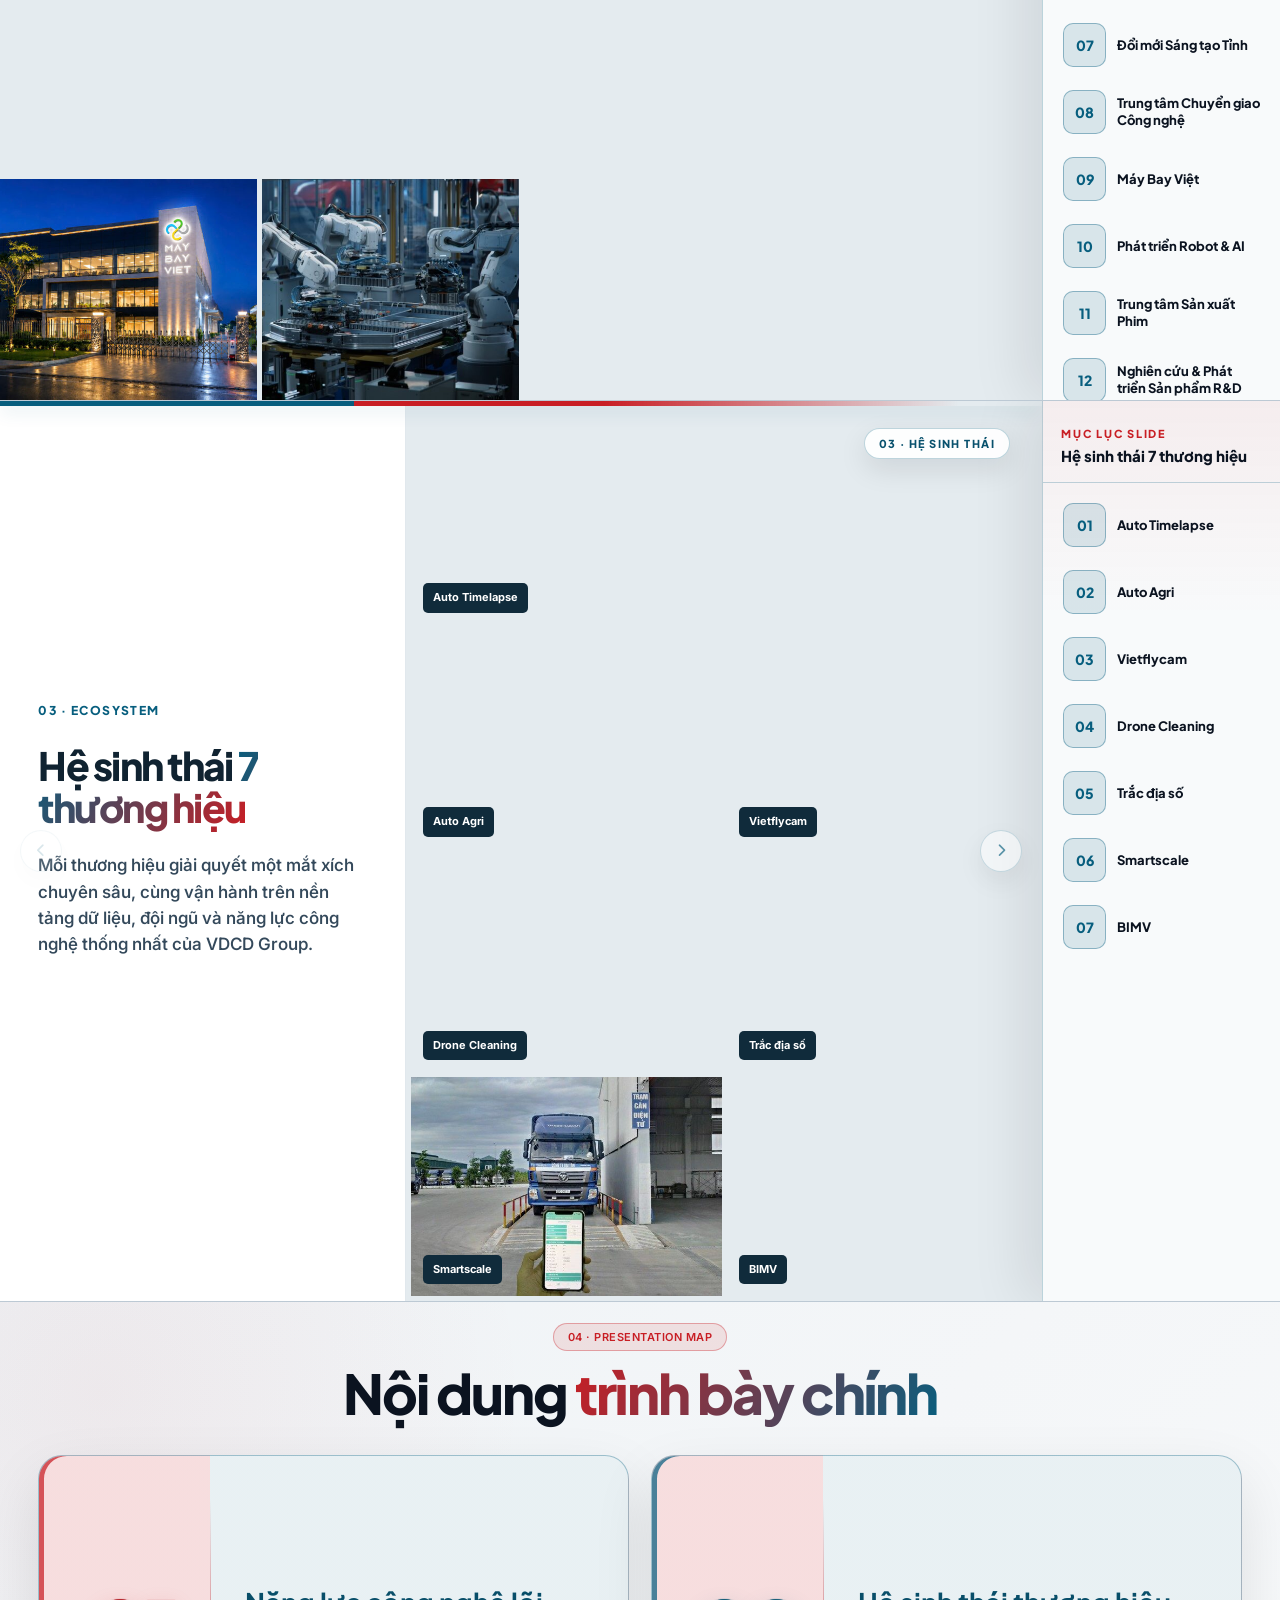
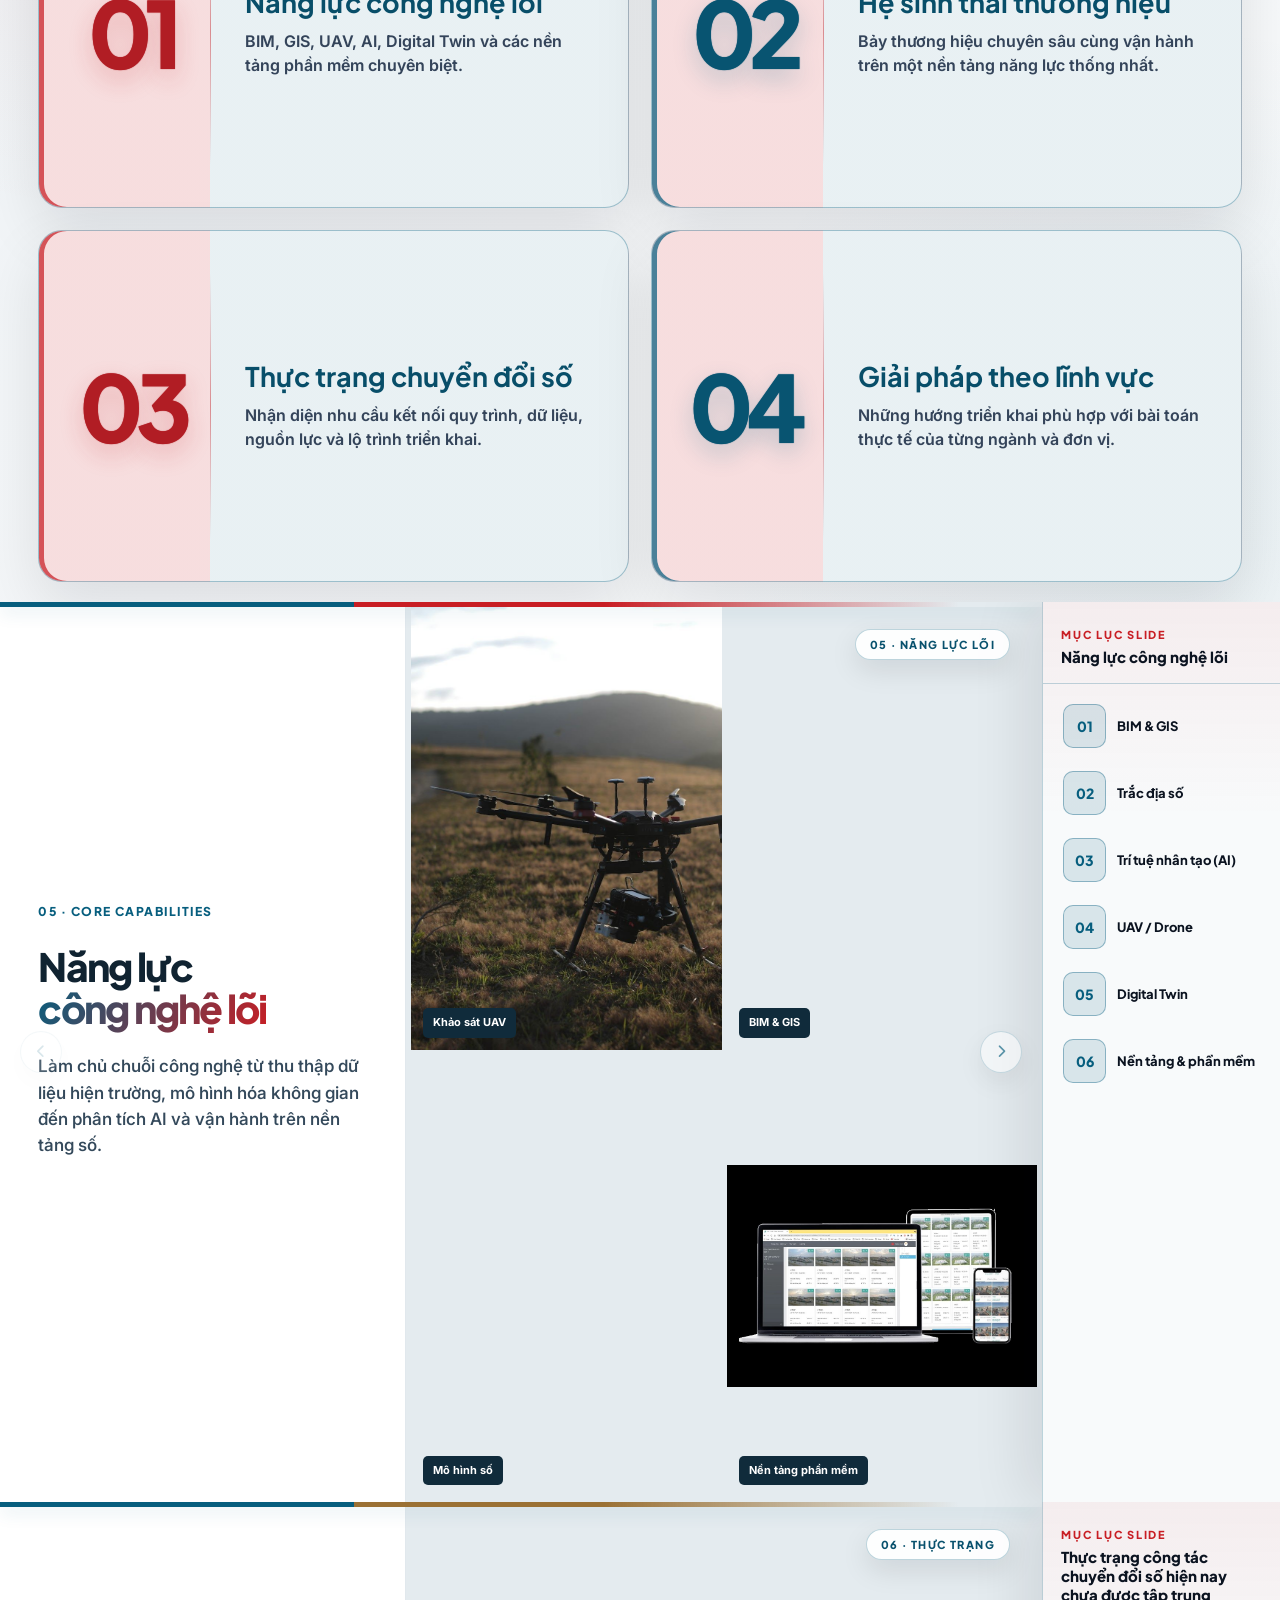
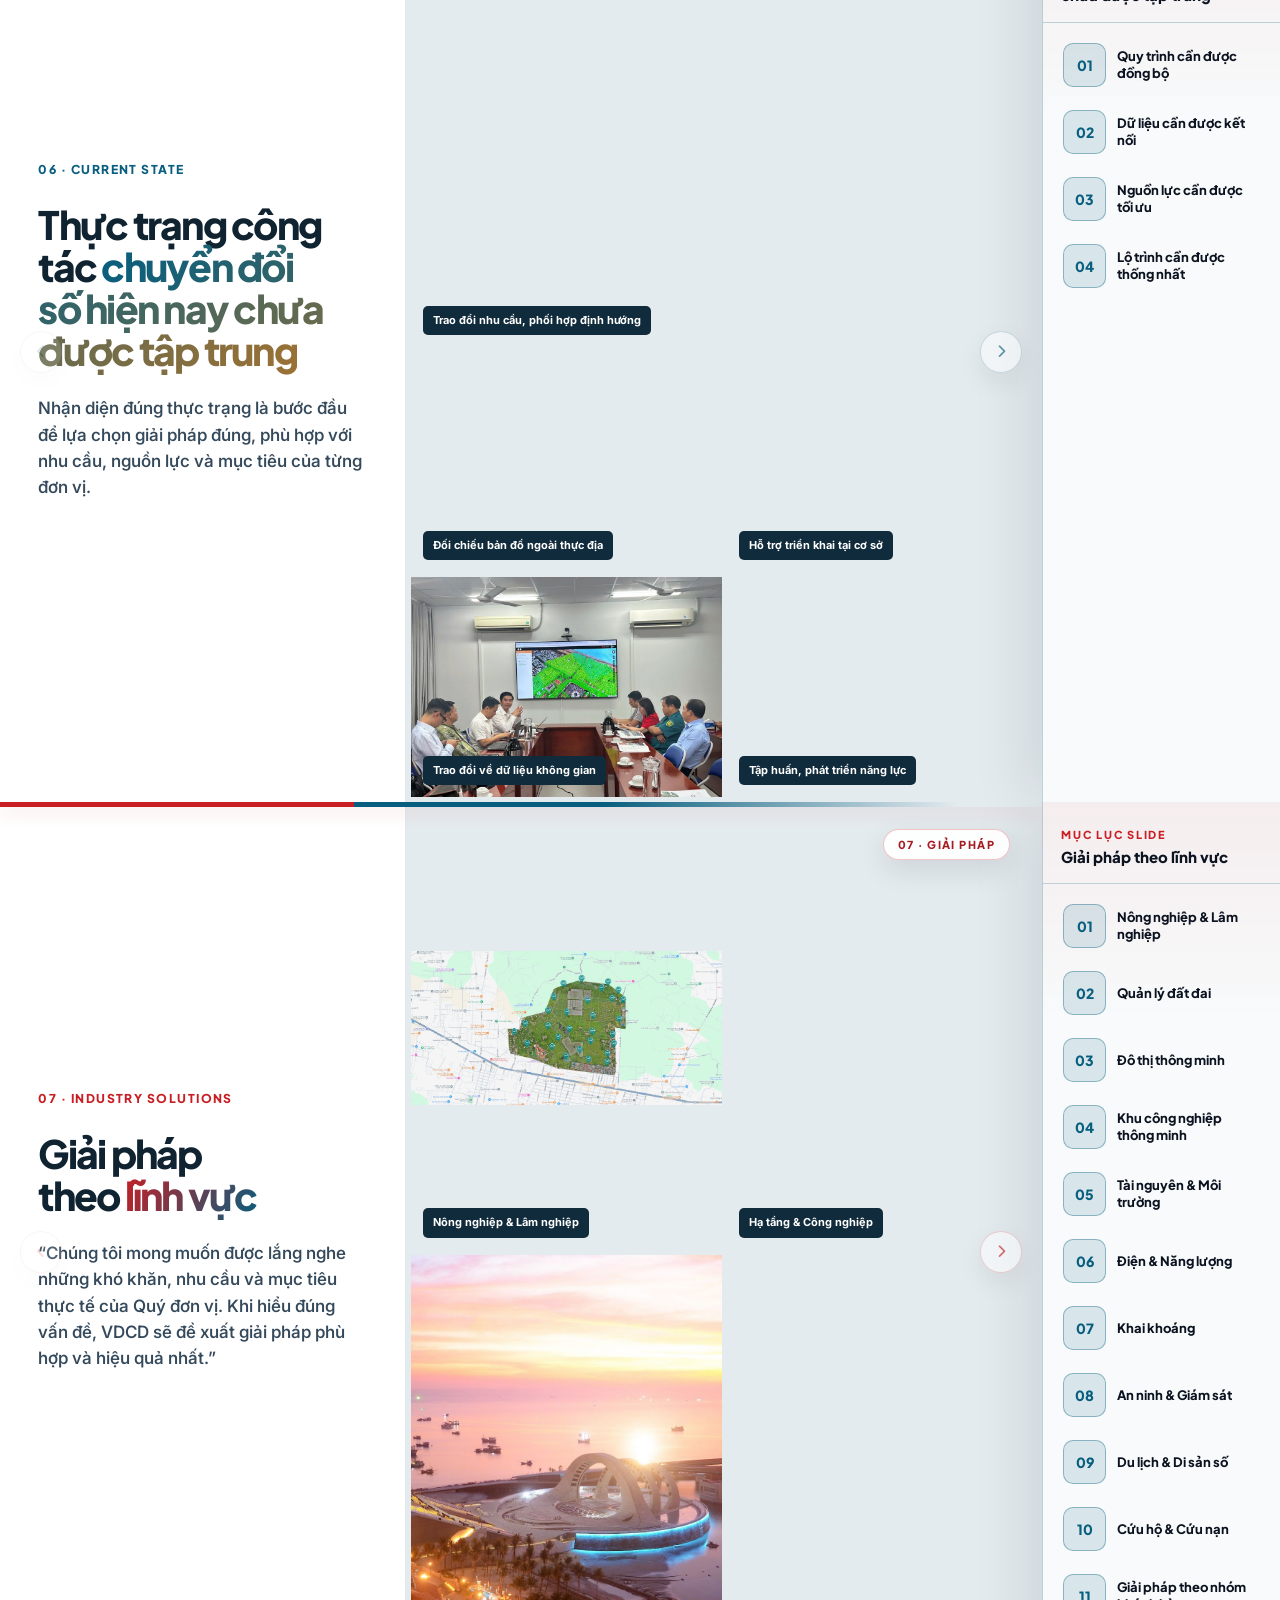
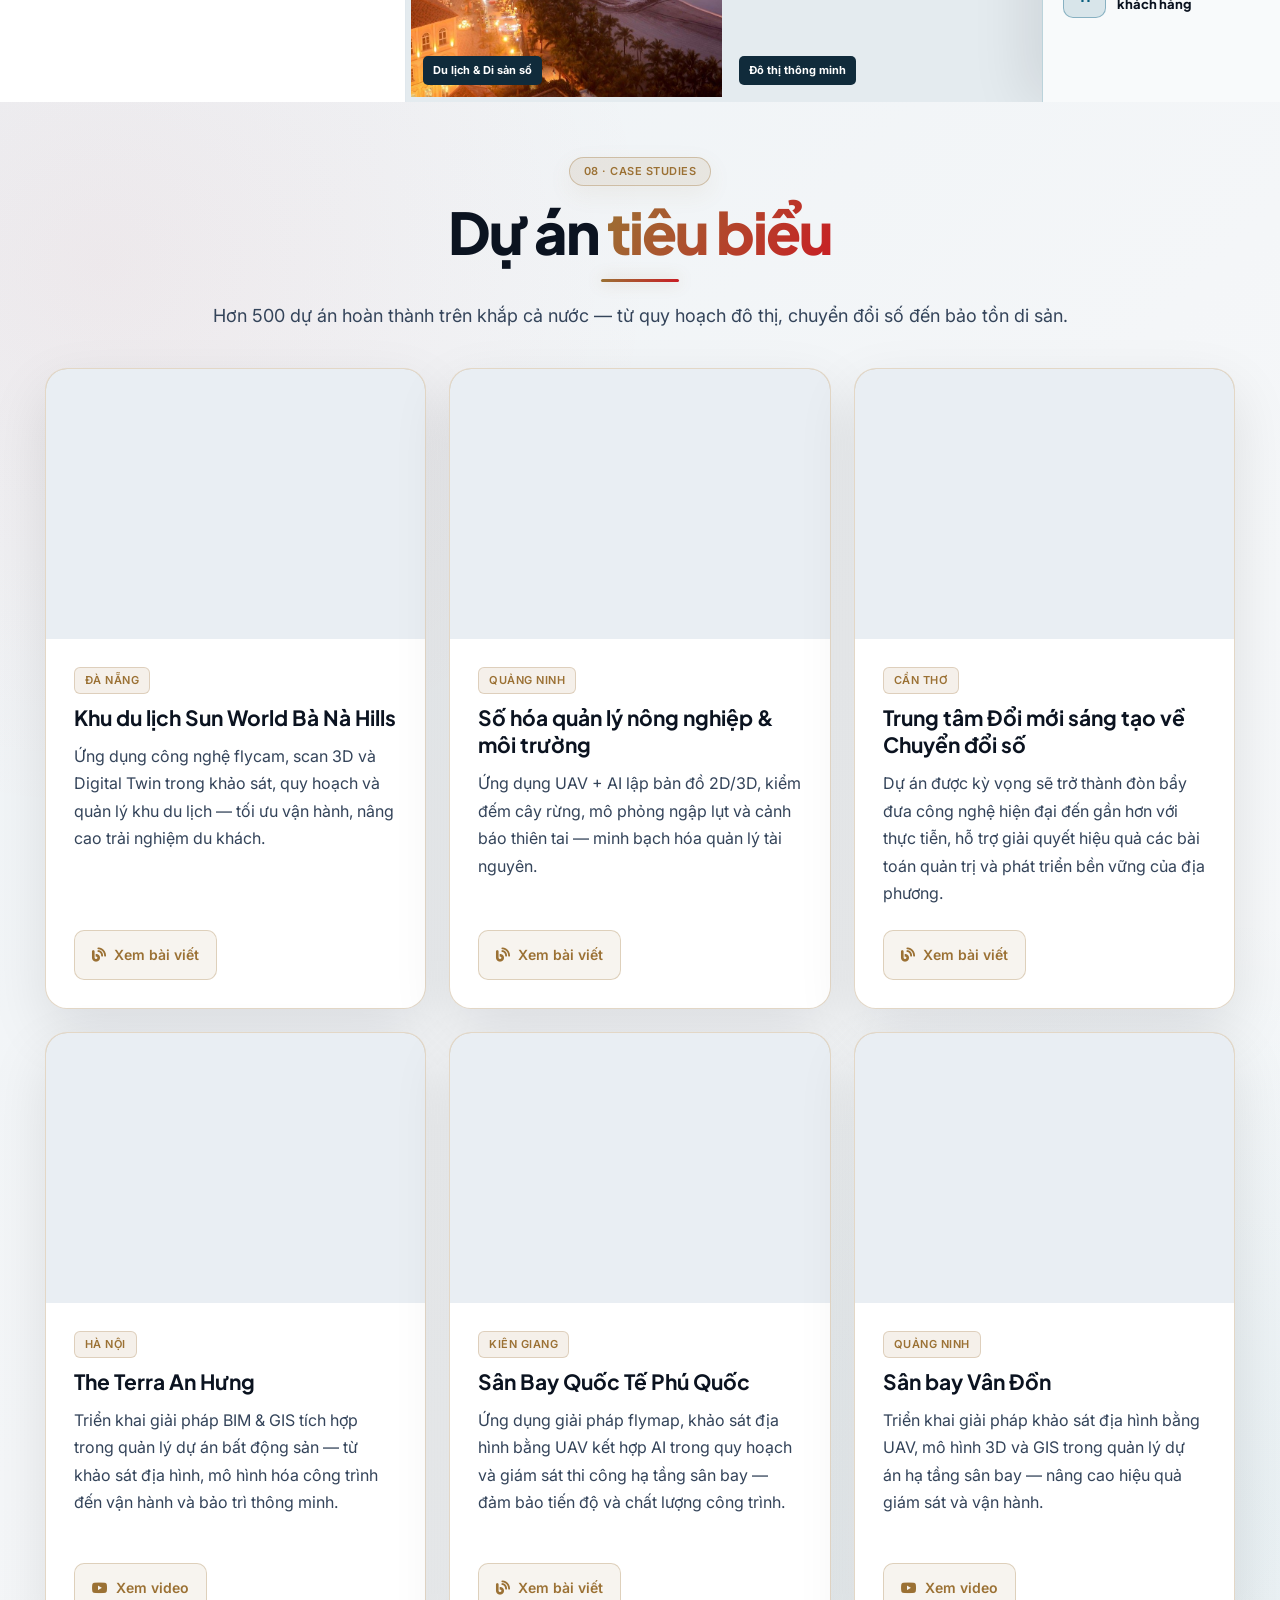
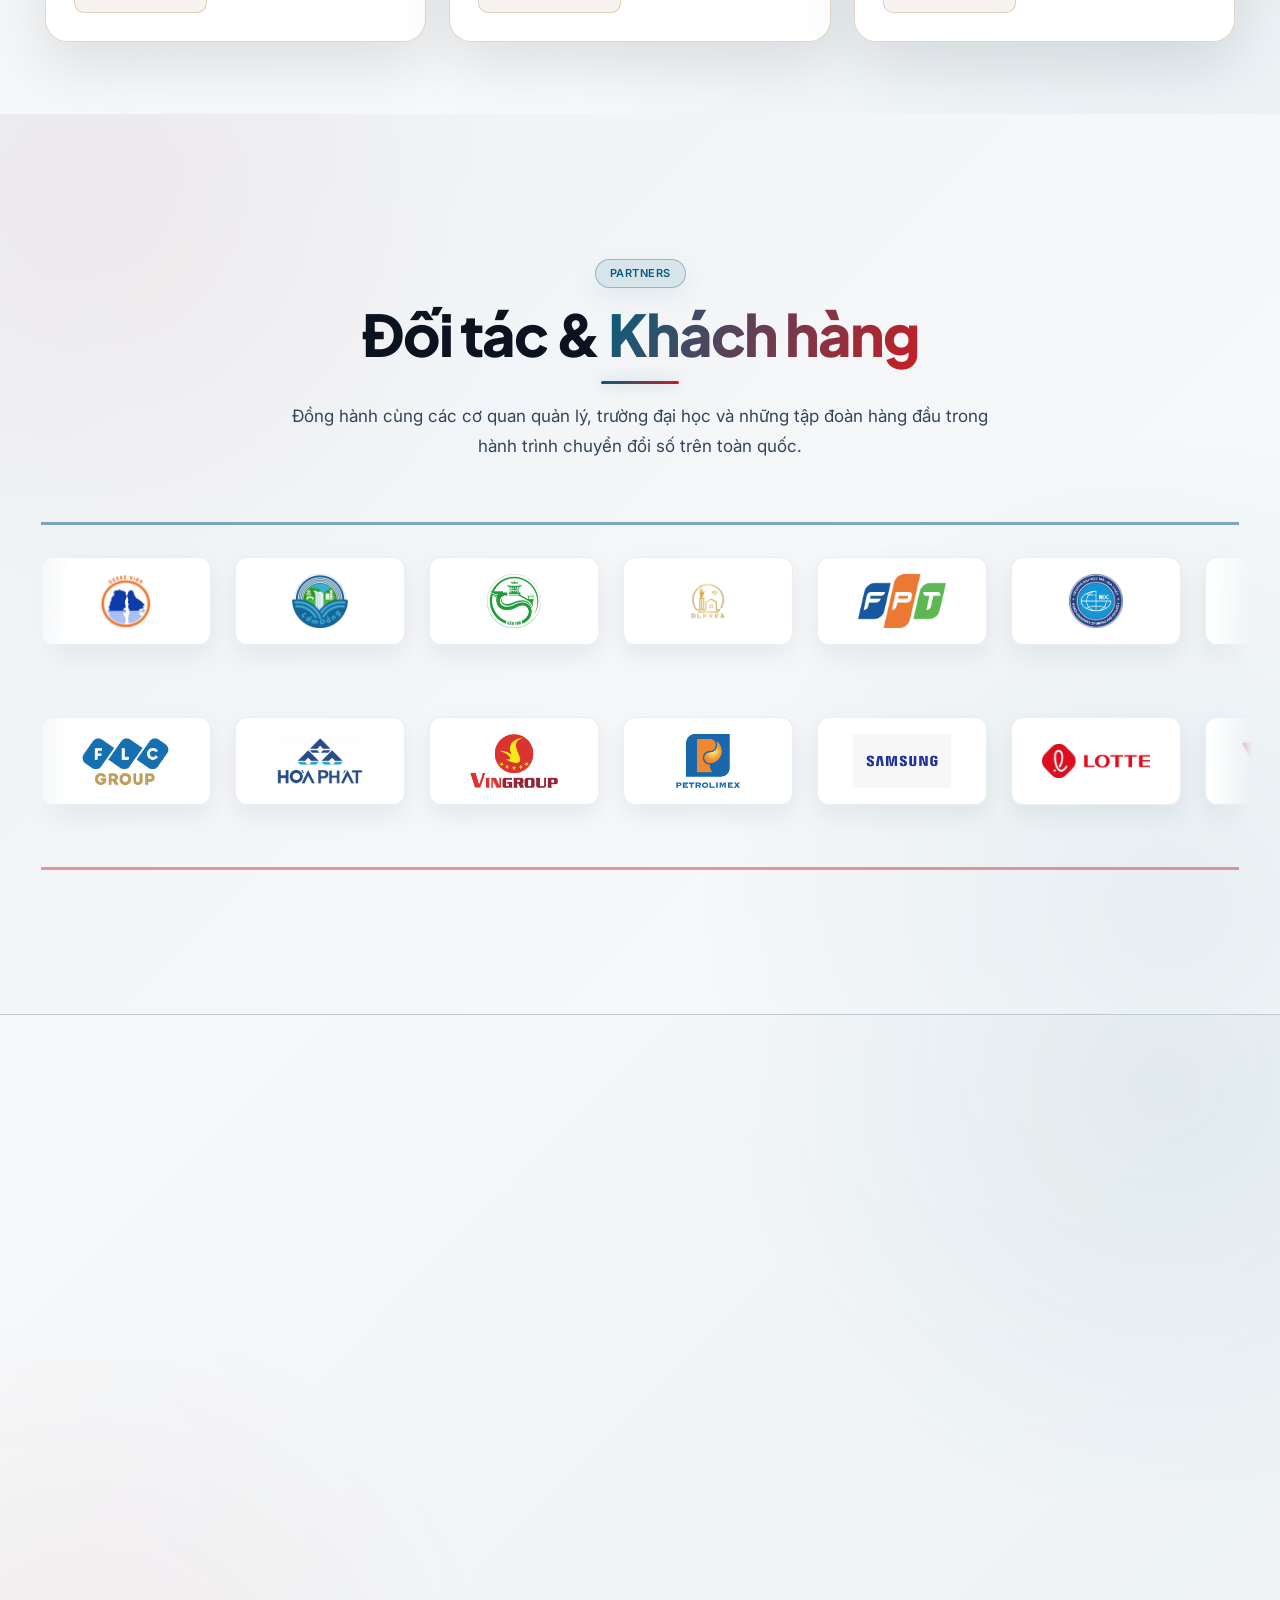
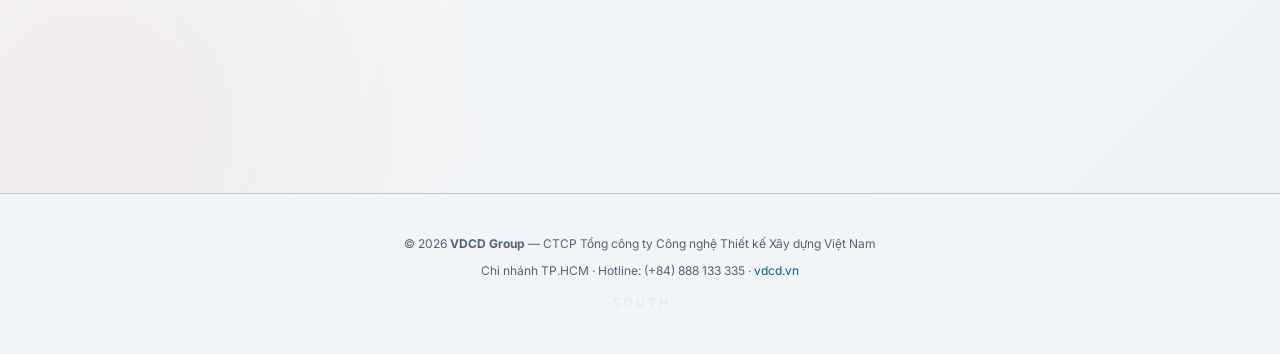
==== commit a0b0a19b: "broaden current-state overview with fieldwork and training photos" ====
--- a/index.html
+++ b/index.html
@@ -8360,7 +8360,7 @@
   }
 }
 </style>
-<link rel="stylesheet" href="_resources/css/presentation-photos.css?v=3">
+<link rel="stylesheet" href="_resources/css/presentation-photos.css?v=4">
 </head>
 <body>
 
@@ -9554,8 +9554,11 @@
     ['presentation/core-data-platform.jpg', 'Nền tảng phần mềm']
   ],
   'thuc-trang': [
-    ['presentation/meetings/meeting-partner-discussion.webp', 'Thảo luận, phối hợp cùng đối tác'],
-    ['presentation/meetings/meeting-public-sector-presentation.webp', 'Trao đổi giải pháp với cơ quan quản lý']
+    ['presentation/meetings/meeting-partner-discussion.webp', 'Trao đổi nhu cầu, phối hợp định hướng'],
+    ['presentation/meetings/field-map-reconciliation.webp', 'Đối chiếu bản đồ ngoài thực địa'],
+    ['presentation/meetings/local-pilot-support.webp', 'Hỗ trợ triển khai tại cơ sở'],
+    ['presentation/meetings/spatial-data-workshop.webp', 'Trao đổi về dữ liệu không gian'],
+    ['presentation/meetings/professional-training.webp', 'Tập huấn, phát triển năng lực']
   ],
   'giai-phap': [
     ['presentation/solution-agriculture.jpg', 'Nông nghiệp & Lâm nghiệp'],
--- a/_resources/css/presentation-photos.css
+++ b/_resources/css/presentation-photos.css
@@ -153,6 +153,13 @@
   grid-template-columns: minmax(0, 1fr);
   grid-template-rows: repeat(2, minmax(0, 1fr));
 }
+/* Current-state overview: one leading discussion, followed by four complementary scenes. */
+html[data-theme="light"] #thuc-trang .presentation-deck .photo-slide > .photo-slide-media--overview[data-overview-count="5"] {
+  grid-template-columns: repeat(2, minmax(0, 1fr));
+  grid-template-rows: minmax(0, 2fr) repeat(2, minmax(0, 1fr));
+}
+#thuc-trang .photo-slide-media--overview[data-overview-count="5"] .overview-photo:first-child { grid-column: 1 / -1; }
+#thuc-trang .photo-slide-media--overview[data-overview-count="5"] .overview-photo:nth-child(3) img { object-position: 70% center; }
 .overview-photo-label {
   position: absolute;
   left: 12px;
@@ -303,6 +310,8 @@
   .photo-slide-copy :is(.deck-intro-kicker, .cap-card-top, .eco-card-head, .issue-kicker, .sol-number, .tech-center-index) { margin-bottom: 16px; font-size: 11px; }
   .overview-photo-label { left: 6px; bottom: 6px; max-width: calc(100% - 12px); padding: 4px 6px; font-size: 10px; }
   html[data-theme="light"] #he-sinh-thai .photo-slide > .photo-slide-media--overview { height: 440px; }
+  html[data-theme="light"] #thuc-trang .presentation-deck .photo-slide--overview > .photo-slide-copy { order: 0; padding-bottom: 28px; }
+  html[data-theme="light"] #thuc-trang .presentation-deck .photo-slide > .photo-slide-media--overview[data-overview-count="5"] { order: 1; height: 560px; }
   html[data-theme="light"] #trung-tam-cong-nghe .presentation-deck .tech-centers-intro {
     display: flex;
     flex-direction: column;
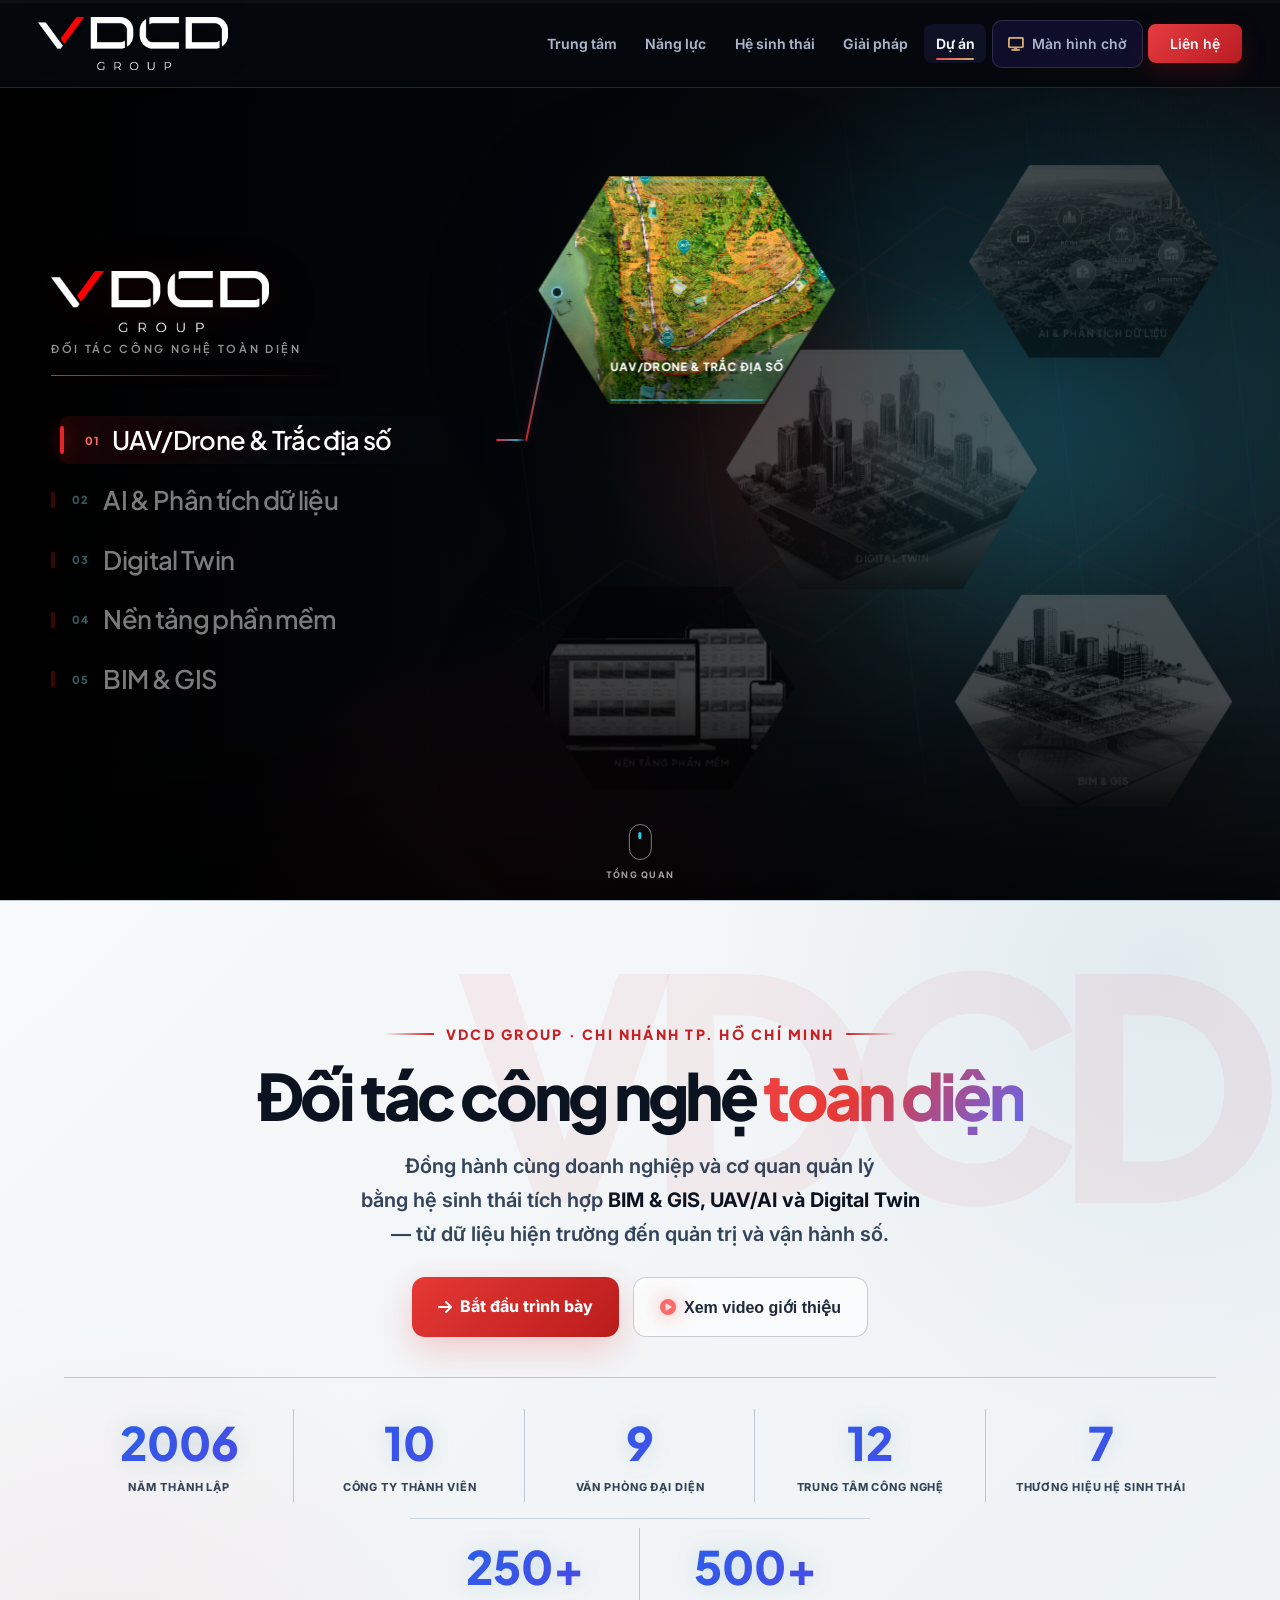
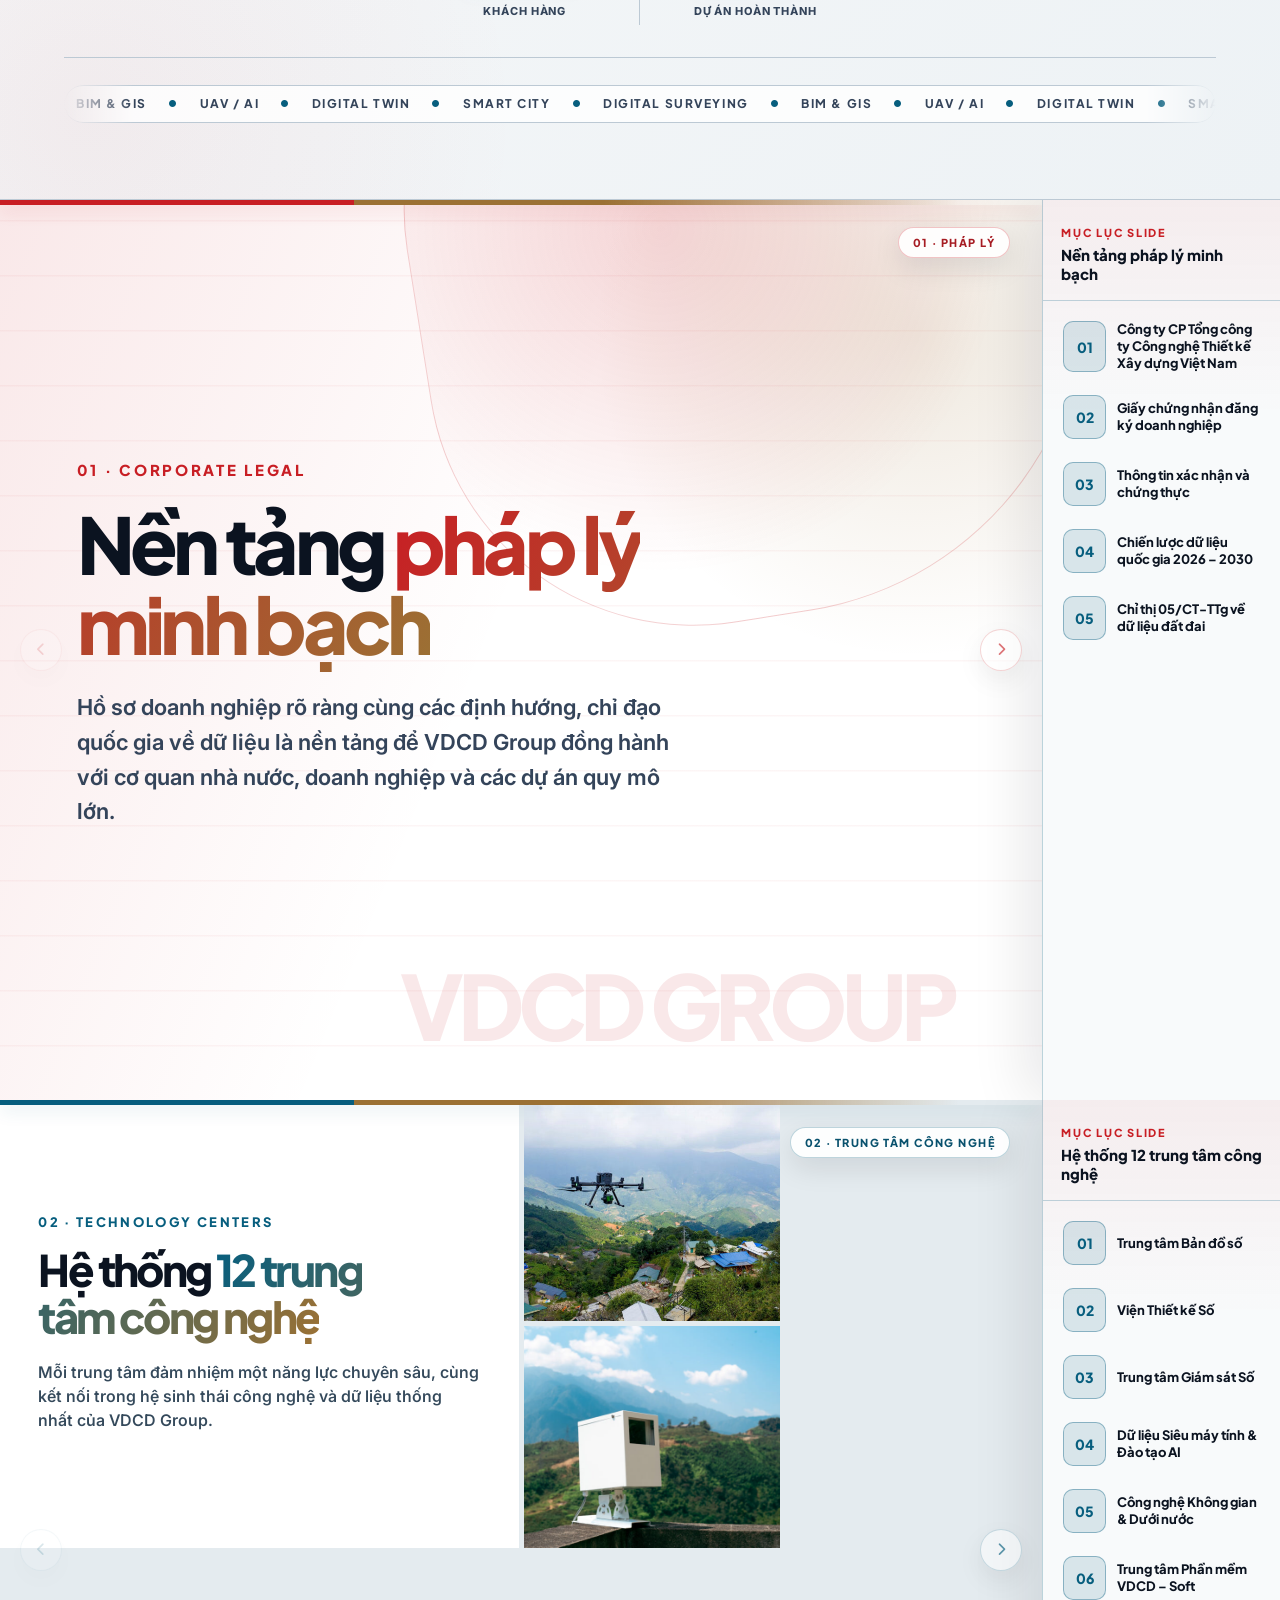
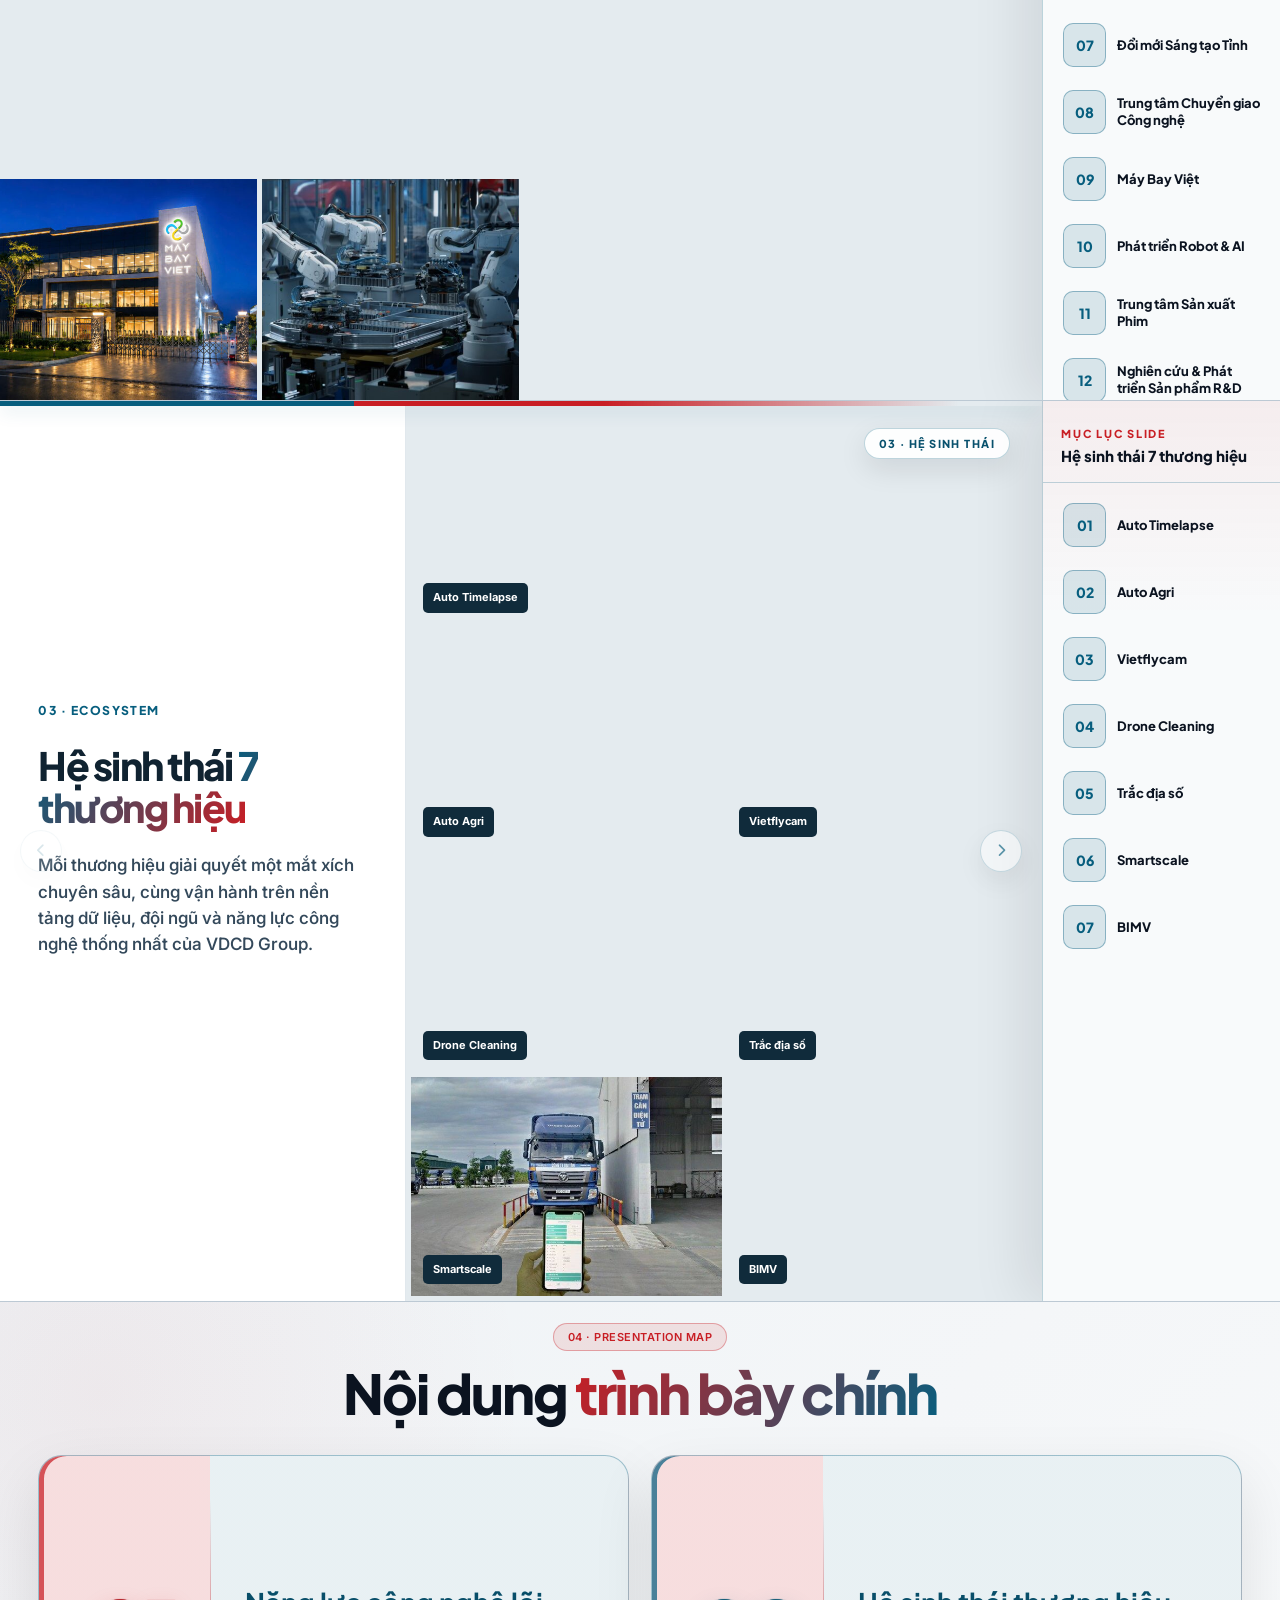
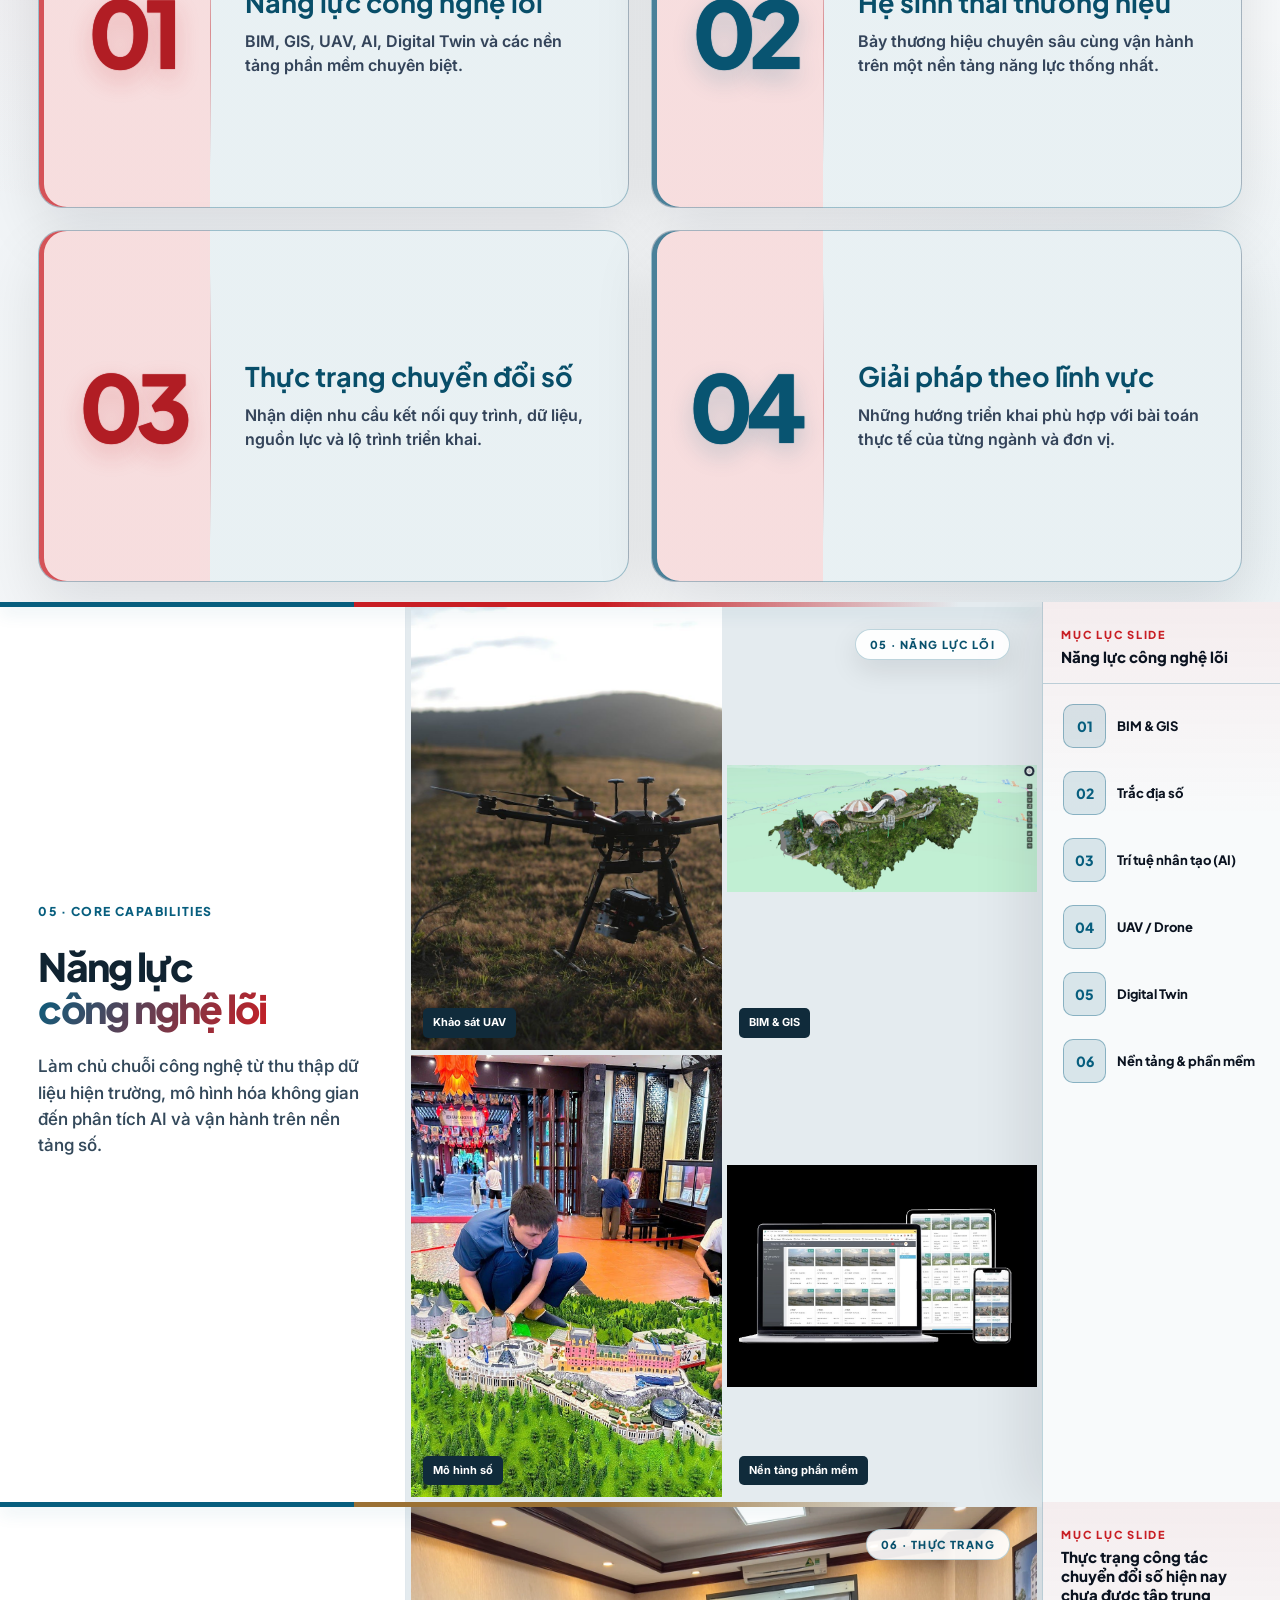
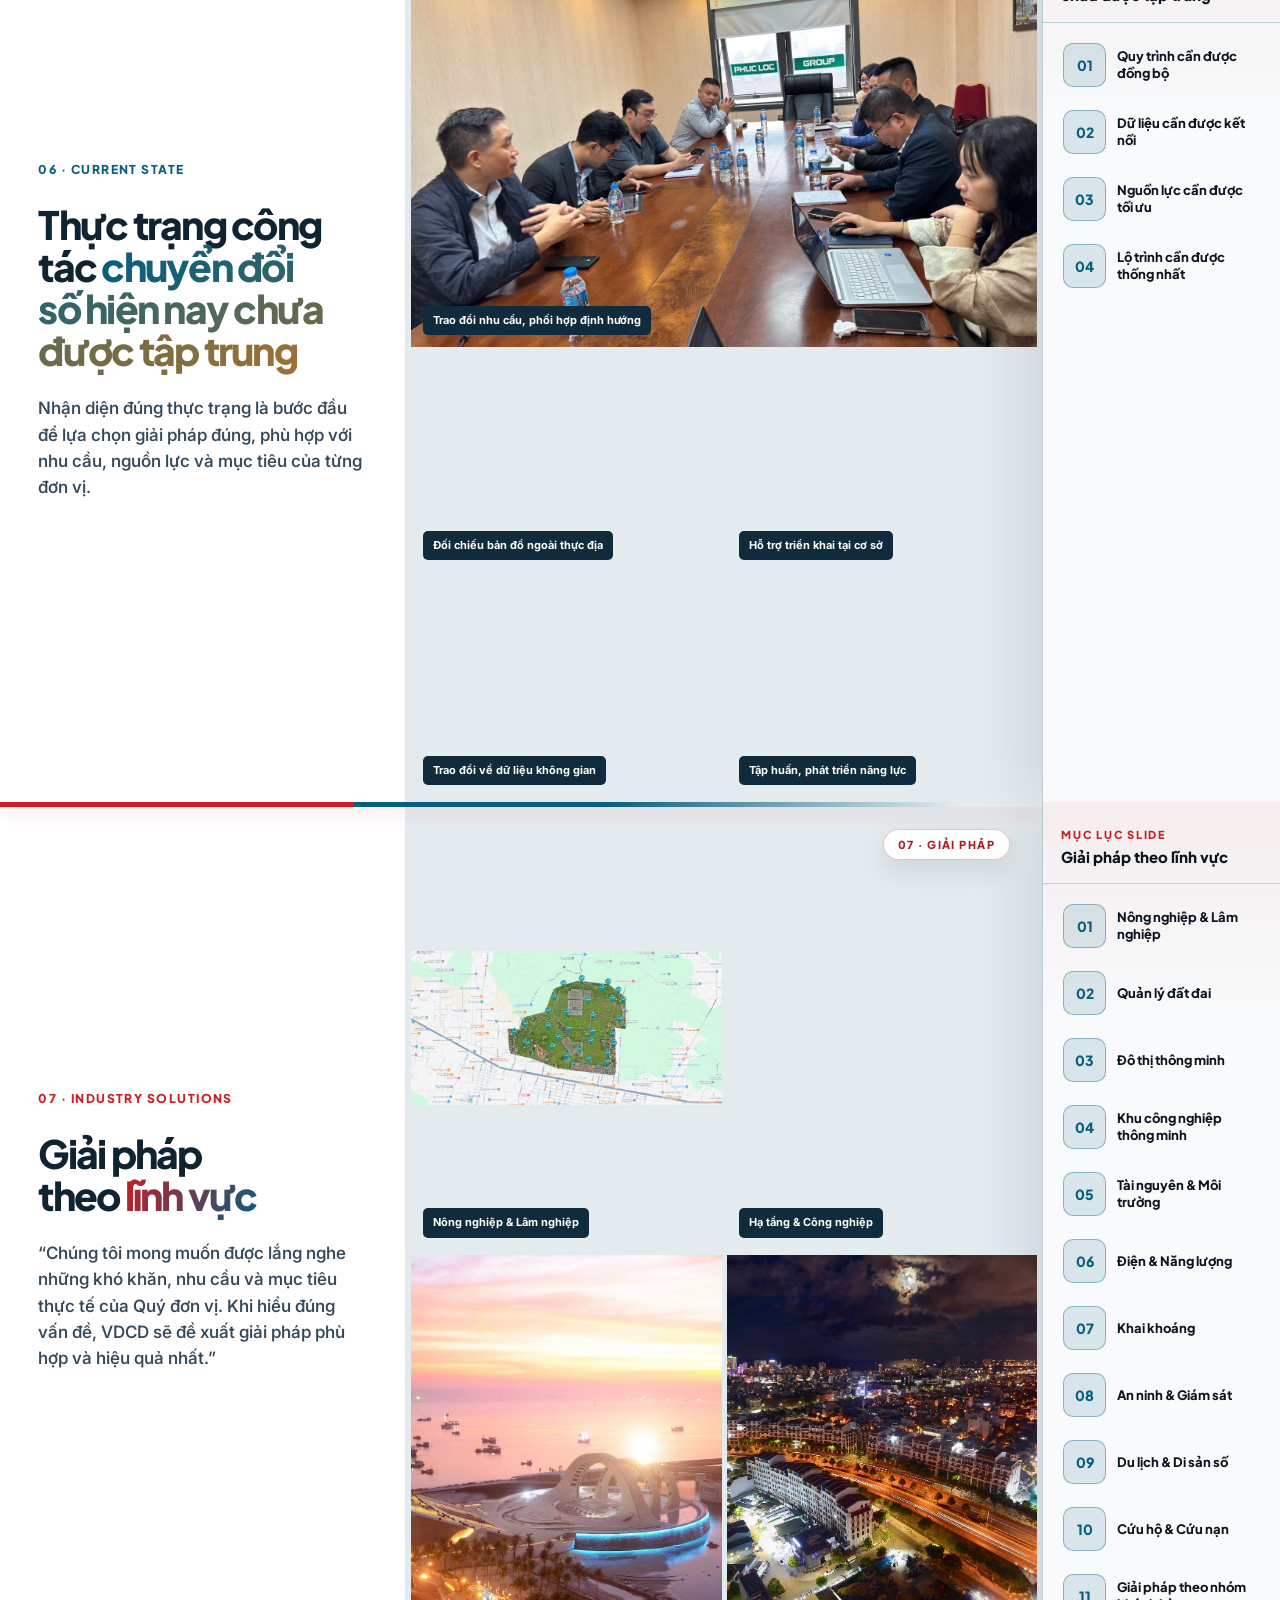
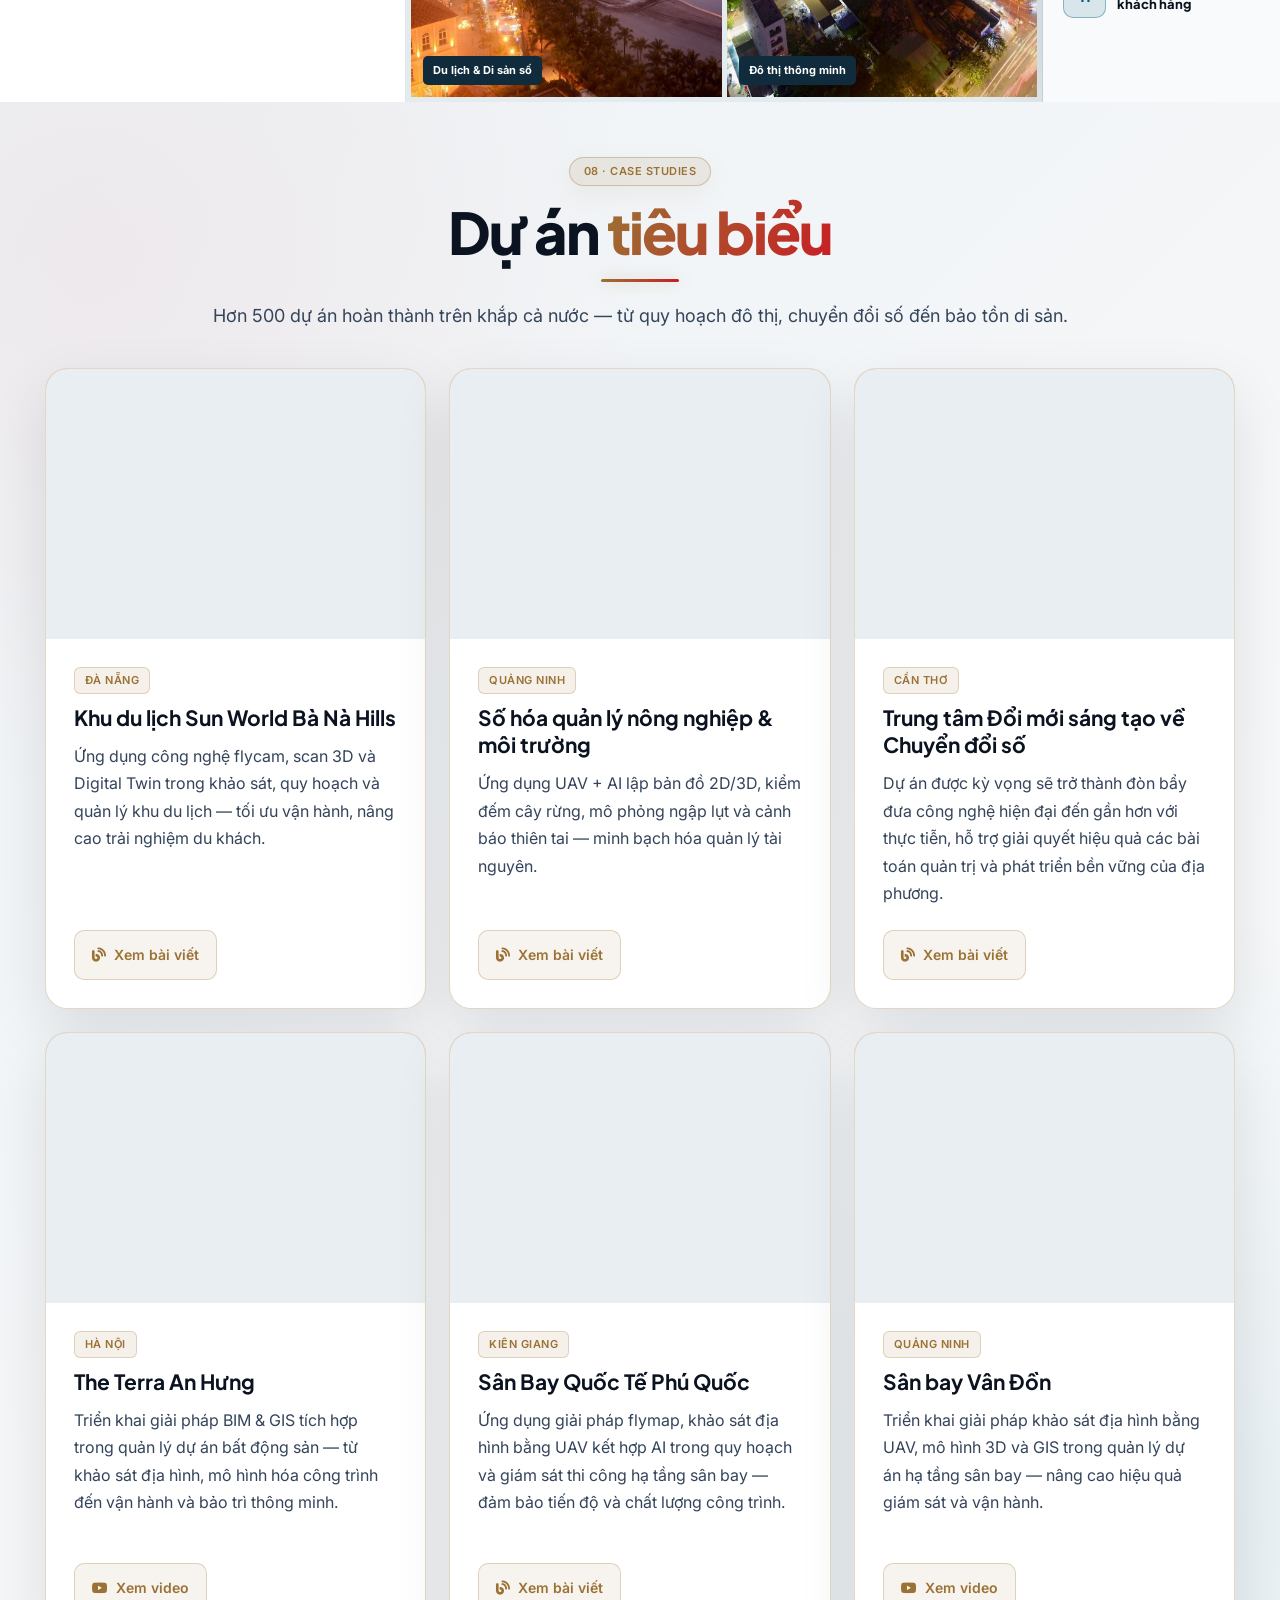
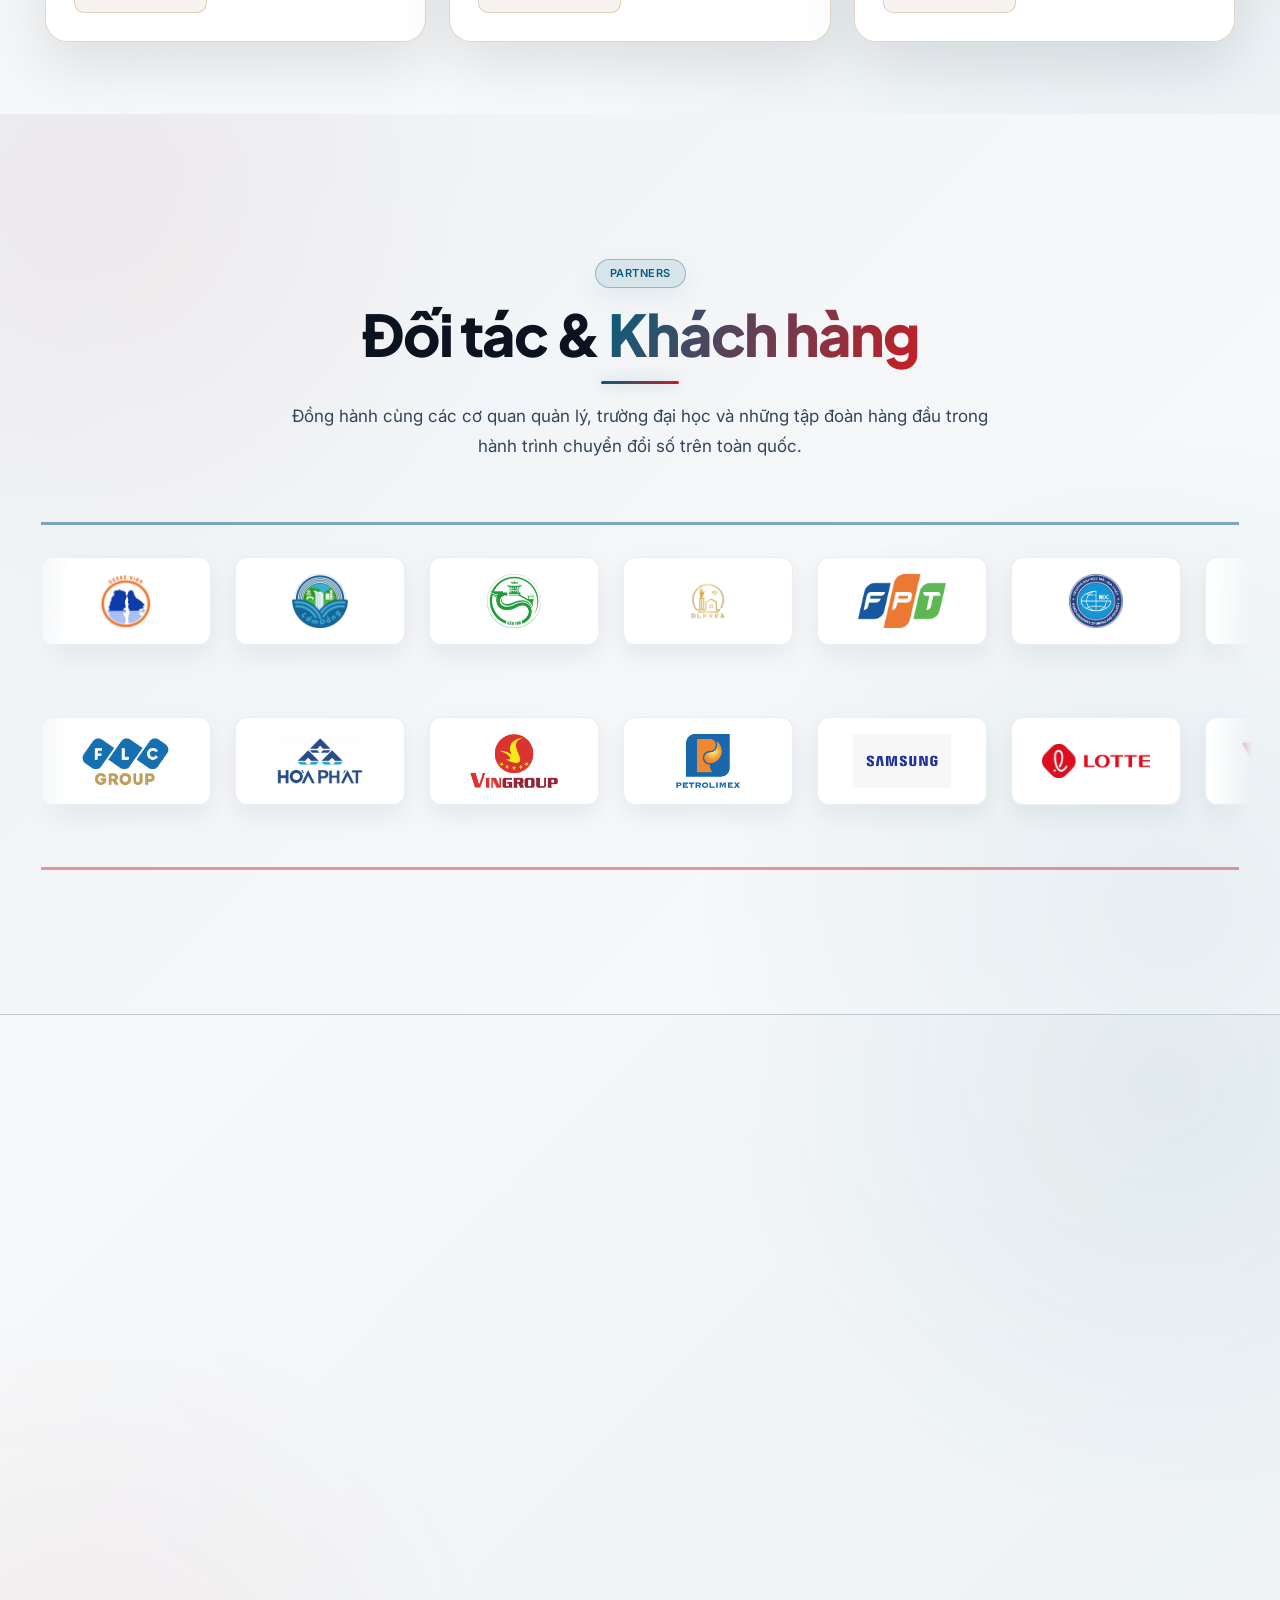
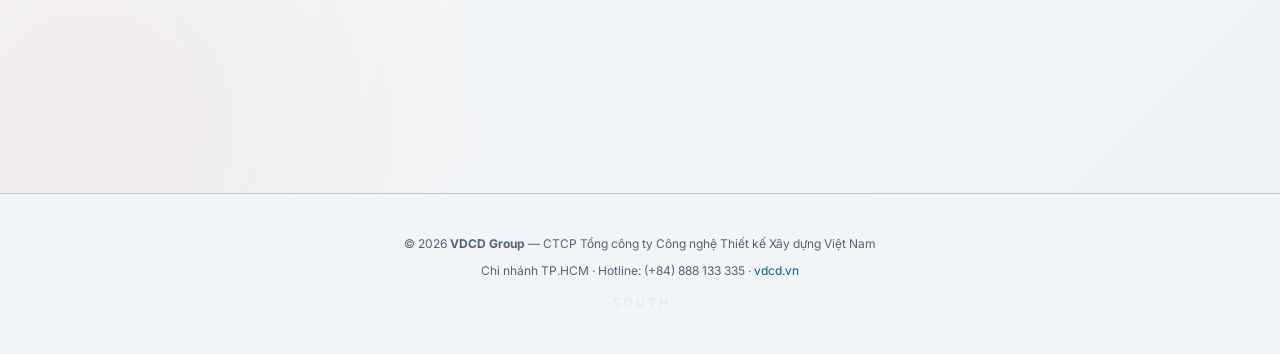
==== commit d37d8fed: "add GIS survey map to BIM and GIS slide" ====
--- a/index.html
+++ b/index.html
@@ -8360,7 +8360,7 @@
   }
 }
 </style>
-<link rel="stylesheet" href="_resources/css/presentation-photos.css?v=4">
+<link rel="stylesheet" href="_resources/css/presentation-photos.css?v=5">
 </head>
 <body>
 
@@ -8805,7 +8805,7 @@
       <h3>Năng lực <span>công nghệ lõi</span></h3>
       <p>Làm chủ chuỗi công nghệ từ thu thập dữ liệu hiện trường, mô hình hóa không gian đến phân tích AI và vận hành trên nền tảng số.</p>
     </article>
-    <article class="cap-card cap-card-featured reveal reveal-delay-1 has-slide-image" style="--slide-image:url(_resources/images/presentation/core-bim-gis.jpg)">
+    <article class="cap-card cap-card-featured reveal reveal-delay-1 has-slide-image" data-photo-gallery="bim-gis" style="--slide-image:url(_resources/images/presentation/core-bim-gis.jpg)">
       <span class="cap-watermark" aria-hidden="true">BIM + GIS</span>
       <div class="cap-card-top"><span class="cap-index">Năng lực công nghệ lõi</span><div class="cap-icon"><i class="fas fa-cubes"></i></div></div>
       <h3>BIM &amp; GIS</h3>
@@ -9568,10 +9568,19 @@
   ]
 };
 
+const slidePhotoGalleries = {
+  'bim-gis': [
+    ['presentation/core-bim-gis.jpg', '3D · Mô hình không gian công trình'],
+    ['presentation/core-gis-survey-map.webp', 'GIS · Bản đồ ảnh và dữ liệu cao độ']
+  ]
+};
+
 function preparePhotoSlide(slide, sectionId) {
   if (slide.classList.contains('tech-centers-intro')) return;
 
-  const overview = slide.classList.contains('deck-intro-slide') ? deckOverviewImages[sectionId] : null;
+  const overview = slide.classList.contains('deck-intro-slide')
+    ? deckOverviewImages[sectionId]
+    : slidePhotoGalleries[slide.dataset.photoGallery];
   const existingMedia = slide.querySelector('.tech-center-media');
   const imageSource = slide.style.getPropertyValue('--slide-image').match(/url\(["']?([^"')]+)["']?\)/)?.[1];
   if (!overview && !existingMedia && !imageSource) return;
--- a/_resources/css/presentation-photos.css
+++ b/_resources/css/presentation-photos.css
@@ -153,6 +153,11 @@
   grid-template-columns: minmax(0, 1fr);
   grid-template-rows: repeat(2, minmax(0, 1fr));
 }
+html[data-theme="light"] #nang-luc .presentation-deck .photo-slide[data-photo-gallery="bim-gis"] > .photo-slide-media--overview {
+  grid-template-rows: minmax(0, 2fr) minmax(0, 3fr);
+  background: #edf2f5;
+}
+html[data-theme="light"] #nang-luc .presentation-deck .photo-slide[data-photo-gallery="bim-gis"] .overview-photo img { object-fit: contain; }
 /* Current-state overview: one leading discussion, followed by four complementary scenes. */
 html[data-theme="light"] #thuc-trang .presentation-deck .photo-slide > .photo-slide-media--overview[data-overview-count="5"] {
   grid-template-columns: repeat(2, minmax(0, 1fr));
@@ -310,6 +315,7 @@
   .photo-slide-copy :is(.deck-intro-kicker, .cap-card-top, .eco-card-head, .issue-kicker, .sol-number, .tech-center-index) { margin-bottom: 16px; font-size: 11px; }
   .overview-photo-label { left: 6px; bottom: 6px; max-width: calc(100% - 12px); padding: 4px 6px; font-size: 10px; }
   html[data-theme="light"] #he-sinh-thai .photo-slide > .photo-slide-media--overview { height: 440px; }
+  html[data-theme="light"] #nang-luc .presentation-deck .photo-slide[data-photo-gallery="bim-gis"] > .photo-slide-media--overview { height: 440px; }
   html[data-theme="light"] #thuc-trang .presentation-deck .photo-slide--overview > .photo-slide-copy { order: 0; padding-bottom: 28px; }
   html[data-theme="light"] #thuc-trang .presentation-deck .photo-slide > .photo-slide-media--overview[data-overview-count="5"] { order: 1; height: 560px; }
   html[data-theme="light"] #trung-tam-cong-nghe .presentation-deck .tech-centers-intro {
